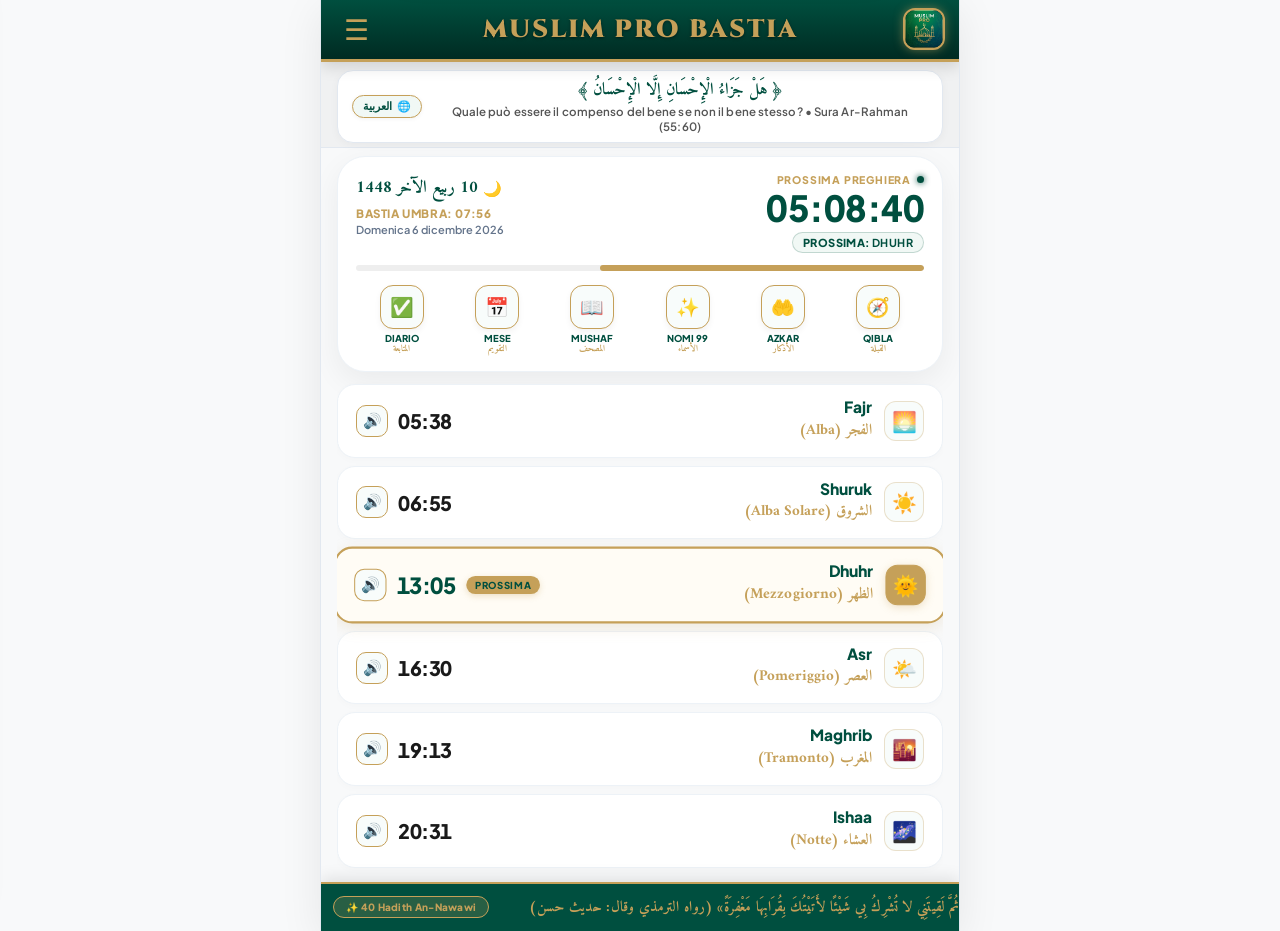
==== index.html @ dd2cf749 "Update header logo styles and add athan banner Refactor styles for header logo and add in-app athan " ====
<!DOCTYPE html>
<html lang="ar" dir="rtl">
<head>
    <meta charset="UTF-8">
    <meta name="viewport" content="width=device-width, initial-scale=1.0, maximum-scale=1.0, user-scalable=no, viewport-fit=cover">
    <meta name="apple-mobile-web-app-capable" content="yes">
    <meta name="mobile-web-app-status-bar-style" content="black-translucent">
    <link rel="manifest" href="manifest.json">
    <link rel="apple-touch-icon" href="icon.png">
    <meta name="theme-color" content="#004F3F">
    <title>Muslim Pro Bastia</title>

    <!-- Firebase Compat SDK per Web & PWA -->
    <script src="https://www.gstatic.com/firebasejs/10.12.0/firebase-app-compat.js"></script>
    <script src="https://www.gstatic.com/firebasejs/10.12.0/firebase-messaging-compat.js"></script>

    <script>
        // Early definition of image handlers to prevent reference errors during early DOM parsing
        window.onWarshPageLoaded = function() {
            var img = document.getElementById('moshaf-img');
            var loader = document.getElementById('moshaf-loader');
            if (loader) loader.style.display = 'none';
            if (img) img.style.opacity = '1';
        };
        window.onWarshPageError = function() {
            var img = document.getElementById('moshaf-img');
            var loader = document.getElementById('moshaf-loader');
            if (!img) return;
            if (!img.getAttribute('data-fallback-tried') && window.currentWarshPage) {
                img.setAttribute('data-fallback-tried', '1');
                var pageStr = String(window.currentWarshPage).padStart(3, '0');
                img.src = 'https://raw.githubusercontent.com/habib09-ux/Warsh_tajweed/main/' + pageStr + '.webp';
            } else if (loader) {
                loader.innerHTML = '<div style="color:#ef4444; font-weight:bold; font-size:14px;">تعذر تحميل صفحة المصحف.<br><button onclick="loadWarshPage(window.currentWarshPage || 1)" style="margin-top:8px; padding:6px 14px; background:var(--mp-gold); border:none; border-radius:8px; cursor:pointer;">إعادة المحاولة</button></div>';
            }
        };
    </script>

    <style>
        @import url('https://fonts.googleapis.com/css2?family=Amiri:wght@400;700&family=Cinzel:wght@700;900&family=Plus+Jakarta+Sans:wght@400;500;600;700;800;900&display=swap');
        
        :root {
            --mp-dark: #004F3F;
            --mp-gold: #C5A059;
            --mp-bg: #F8F9FA;
            --white: #ffffff;
            --mp-emerald: #004F3F;
            --mp-emerald-dark: #002b22;
            --mp-emerald-light: #004F3F;
            --mp-gold-bright: #d4af37;
            --mp-text-primary: #1a1a1a;
            --mp-text-sub: #555555;
            --mp-text-muted: #777777;
        }

        * { margin: 0; padding: 0; box-sizing: border-box; -webkit-tap-highlight-color: transparent; }
        
        body { 
            background-color: var(--mp-bg);
            font-family: 'Plus Jakarta Sans', -apple-system, sans-serif;
            display: flex; 
            justify-content: center;
            align-items: stretch;
            min-height: 100vh;
            color: #1a1a1a;
            user-select: none;
            overflow-x: hidden;
        }

        /* MODERN APP VIEWPORT */
        .app-viewport {
            width: 100%;
            max-width: 640px;
            min-height: 100vh;
            background: #F8F9FA;
            display: flex;
            flex-direction: column;
            position: relative;
            box-shadow: 0 10px 40px rgba(0, 0, 0, 0.08);
            border-left: 1px solid #e2e8f0;
            border-right: 1px solid #e2e8f0;
            overflow: hidden;
        }

        /* HEADER - ORIGINAL BRANDING & LUXURY */
        .header { 
            width: 100%; 
            background: linear-gradient(180deg, #004F3F 0%, #002b22 100%);
            padding: 16px 14px 14px 14px; 
            border-bottom: 3px solid var(--mp-gold);
            box-shadow: 0 4px 15px rgba(0, 0, 0, 0.15);
            flex-shrink: 0; 
            z-index: 100; 
            display: flex;
            align-items: center;
            justify-content: center;
            position: relative;
        }

        .menu-btn { 
            position: absolute;
            left: 14px;
            top: 50%;
            transform: translateY(-50%);
            width: 42px; 
            height: 42px; 
            border-radius: 12px; 
            background: transparent; 
            border: none; 
            color: var(--mp-gold); 
            font-size: 28px; 
            display: flex; 
            align-items: center; 
            justify-content: center; 
            cursor: pointer; 
            transition: all 0.2s ease;
            z-index: 10;
        }
        .menu-btn:hover { transform: translateY(-50%) scale(1.08); filter: brightness(1.2); }
        .menu-btn:active { transform: translateY(-50%) scale(0.95); }

        .header-brand-wrap { 
            display: flex; 
            align-items: center; 
            justify-content: center;
            background: transparent;
            border: none;
            box-shadow: none;
            z-index: 2;
        }
        .app-title { 
            font-family: 'Cinzel', 'Plus Jakarta Sans', serif; 
            color: var(--mp-gold);
            font-size: clamp(19px, 5.2vw, 25px); 
            font-weight: 900; 
            letter-spacing: clamp(1.2px, 0.4vw, 2px); 
            text-transform: uppercase; 
            line-height: 1.15;
            text-align: center;
            white-space: nowrap;
            text-shadow: 0 1px 3px rgba(0, 0, 0, 0.5);
        }

        .header-logo {
            position: absolute;
            right: 14px;
            top: 50%;
            transform: translateY(-50%);
            width: 42px;
            height: 42px;
            border-radius: 12px;
            background: #002b22;
            border: 2px solid var(--mp-gold);
            display: flex;
            align-items: center;
            justify-content: center;
            cursor: pointer;
            overflow: hidden;
            box-shadow: 0 0 10px rgba(197, 160, 89, 0.5);
            transition: all 0.2s ease;
            padding: 0;
            z-index: 10;
        }
        .header-logo:hover {
            transform: translateY(-50%) scale(1.06);
            box-shadow: 0 0 14px rgba(197, 160, 89, 0.8);
        }
        .header-logo-img {
            width: 100%;
            height: 100%;
            object-fit: cover;
            border-radius: 10px;
            display: block;
        }

        /* QURANIC AYAH CARD */
        .header-aya { 
            width: 100%; 
            padding: 8px 16px 4px; 
            flex-shrink: 0; 
            z-index: 10;
            background: rgba(0, 0, 0, 0.03);
            border-bottom: 1px solid #e2e8f0;
        }
        .aya-card {
            background: #ffffff;
            border: 1px solid #e2e8f0;
            border-radius: 16px;
            padding: 8px 14px;
            box-shadow: 0 2px 8px rgba(0, 0, 0, 0.04);
            position: relative;
            cursor: pointer;
            transition: border-color 0.25s ease, transform 0.2s ease;
        }
        .aya-card:hover {
            border-color: var(--mp-gold);
        }
        .aya-card:active {
            transform: scale(0.99);
        }
        .aya-content-wrap {
            transition: opacity 0.28s cubic-bezier(0.16, 1, 0.3, 1), transform 0.28s cubic-bezier(0.16, 1, 0.3, 1);
        }
        .aya-content-wrap.fade-out {
            opacity: 0;
            transform: translateY(-5px);
        }
        .aya-top-row {
            display: flex;
            justify-content: space-between;
            align-items: center;
            gap: 10px;
        }
        .aya-ar { 
            font-family: 'Amiri', serif; 
            color: var(--mp-dark);
            font-size: 16.5px; 
            font-weight: 700; 
            direction: rtl; 
            line-height: 1.35;
            flex-grow: 1;
            text-align: center;
        }
        .lang-switch-btn {
            background: #f1f8f5;
            border: 1px solid var(--mp-gold);
            color: var(--mp-dark);
            font-size: 11px;
            font-weight: 800;
            padding: 4px 10px;
            border-radius: 12px;
            cursor: pointer;
            display: flex;
            align-items: center;
            gap: 5px;
            transition: all 0.2s ease;
            white-space: nowrap;
            flex-shrink: 0;
            box-shadow: 0 1px 4px rgba(0,0,0,0.05);
        }
        .lang-switch-btn:hover {
            background: var(--mp-gold);
            color: var(--mp-dark);
            transform: scale(1.05);
        }
        .lang-switch-btn:active { transform: scale(0.95); }
        .aya-it { 
            font-size: 11.5px; 
            color: #555555; 
            font-weight: 600; 
            letter-spacing: 0.1px; 
            text-align: center;
            margin-top: 3px;
        }

        /* SANCTUARY DASHBOARD - ORIGINAL ELEGANT WHITE CARD */
        .dashboard { 
            width: calc(100% - 32px); 
            margin: 8px auto 10px; 
            background: var(--white);
            border-radius: 28px; 
            padding: 16px 18px; 
            box-shadow: 0 10px 30px rgba(0, 0, 0, 0.06); 
            border: 1px solid #edf2f7;
            flex-shrink: 0; 
            position: relative;
            z-index: 10;
        }
        
        .dash-info { 
            display: flex; 
            justify-content: space-between; 
            align-items: flex-start; 
            margin-bottom: 12px; 
        }
        .dash-left { text-align: start; }
        .timer-tag { 
            font-size: 10.5px; 
            font-weight: 800; 
            color: var(--mp-gold); 
            text-transform: uppercase; 
            letter-spacing: 0.8px; 
            display: flex; 
            align-items: center; 
            gap: 6px;
            margin-bottom: 3px;
        }
        .timer-tag .dot { 
            width: 7px; 
            height: 7px; 
            border-radius: 50%; 
            background: var(--mp-dark); 
            box-shadow: 0 0 6px var(--mp-dark);
            animation: pulse-green 1.8s infinite; 
        }
        @keyframes pulse-green { 0%, 100% { opacity: 1; transform: scale(1); } 50% { opacity: 0.4; transform: scale(0.8); } }

        .timer-main { 
            font-size: 36px; 
            font-weight: 900; 
            color: var(--mp-dark);
            letter-spacing: -0.5px; 
            line-height: 1.05;
            font-variant-numeric: tabular-nums;
        }
        .next-prayer-pill { 
            display: inline-block; 
            background: #f1f8f5; 
            color: var(--mp-dark); 
            border: 1px solid rgba(0, 79, 63, 0.2); 
            padding: 3px 10px; 
            border-radius: 12px; 
            font-size: 11px; 
            font-weight: 800; 
            margin-top: 5px; 
            text-transform: uppercase;
            letter-spacing: 0.4px;
        }

        .date-box { text-align: end; }
        .date-hijri-wrap { display: flex; align-items: center; gap: 5px; justify-content: flex-end; }
        .date-hijri { 
            font-family: 'Amiri', serif; 
            font-size: 17px; 
            font-weight: 800; 
            color: var(--mp-dark); 
            direction: rtl; 
        }
        .city-label { 
            font-size: 11.5px; 
            font-weight: 800; 
            color: var(--mp-gold); 
            text-transform: uppercase; 
            letter-spacing: 0.6px;
            margin-top: 3px;
        }
        .solar-date-txt { font-size: 11px; color: #64748b; font-weight: 600; margin-top: 2px; }

        /* PROGRESS BAR */
        .progress-container { 
            width: 100%; 
            background: #eee; 
            height: 6px; 
            border-radius: 8px; 
            overflow: hidden; 
            margin: 10px 0 14px; 
            position: relative; 
        }
        .progress-bar { 
            width: 0%; 
            height: 100%; 
            background: var(--mp-gold); 
            border-radius: 8px;
            transition: width 0.4s ease; 
        }

        /* ACTION BUBBLES */
        .action-bubbles { 
            display: flex !important; 
            flex-direction: row !important; 
            justify-content: space-between; 
            align-items: center; 
            width: 100%; 
            gap: 4px; 
        }
        .bubble-item { 
            display: flex; 
            flex-direction: column; 
            align-items: center; 
            gap: 4px; 
            flex: 1; 
            cursor: pointer; 
            transition: transform 0.25s ease;
            min-width: 0;
        }
        .bubble-item:hover { transform: translateY(-2px); }
        .bubble-item:active { transform: scale(0.94); }
        .bubble-circle { 
            width: 44px; 
            height: 44px; 
            background: #f8fcfb; 
            border-radius: 13px; 
            display: flex; 
            align-items: center; 
            justify-content: center; 
            font-size: 19px; 
            border: 1.2px solid var(--mp-gold); 
            box-shadow: 0 3px 6px rgba(0, 0, 0, 0.05); 
            transition: all 0.25s ease;
        }
        .bubble-item:hover .bubble-circle { 
            border-color: var(--mp-dark); 
            box-shadow: 0 4px 12px rgba(0, 79, 63, 0.15); 
            background: #ffffff;
        }
        .bubble-label { 
            font-size: 9.5px; 
            font-weight: 800; 
            color: var(--mp-dark); 
            text-transform: uppercase; 
            display: flex; 
            flex-direction: column; 
            align-items: center; 
            line-height: 1.2; 
            white-space: nowrap;
        }
        .bubble-label small { font-size: 9px; font-weight: 700; color: var(--mp-gold); font-family: 'Amiri', serif; }
        @media (max-width: 380px) {
            .bubble-circle { width: 38px; height: 38px; font-size: 17px; border-radius: 11px; }
            .bubble-label { font-size: 8.5px; }
            .bubble-label small { font-size: 8px; }
        }

        /* PRAYER TIMELINE CARDS */
        .prayer-list { 
            width: calc(100% - 32px); 
            margin: 0 auto; 
            flex-grow: 1; 
            overflow-y: auto; 
            display: flex; 
            flex-direction: column; 
            gap: 8px; 
            padding: 2px 0 14px; 
            z-index: 10;
            scrollbar-width: thin;
        }
        .prayer-list::-webkit-scrollbar { width: 4px; }
        .prayer-list::-webkit-scrollbar-thumb { background: rgba(0, 79, 63, 0.2); border-radius: 4px; }

        .prayer-card { 
            display: flex; 
            justify-content: space-between; 
            align-items: center; 
            background: var(--white); 
            padding: 13px 18px; 
            border-radius: 18px; 
            box-shadow: 0 2px 8px rgba(0, 0, 0, 0.02); 
            border: 1px solid #edf2f7; 
            transition: all 0.25s cubic-bezier(0.16, 1, 0.3, 1);
        }
        .prayer-card:hover { 
            transform: translateY(-1px); 
            border-color: var(--mp-gold); 
            box-shadow: 0 4px 12px rgba(0, 0, 0, 0.05);
        }
        
        /* ACTIVE NEXT PRAYER HIGHLIGHT */
        .prayer-card.active { 
            background: #FFFCF5; 
            border: 2px solid var(--mp-gold); 
            box-shadow: 0 4px 16px rgba(197, 160, 89, 0.18);
            transform: scale(1.01);
        }

        .prayer-card-left { display: flex; align-items: center; gap: 12px; }
        .prayer-icon-badge { 
            width: 40px; 
            height: 40px; 
            border-radius: 12px; 
            background: #f8fcfb; 
            display: flex; 
            align-items: center; 
            justify-content: center; 
            font-size: 20px; 
            border: 1px solid rgba(197, 160, 89, 0.3);
            flex-shrink: 0;
            color: var(--mp-dark);
        }
        .prayer-card.active .prayer-icon-badge {
            background: var(--mp-gold);
            border-color: var(--mp-gold);
            color: var(--mp-dark);
            box-shadow: 0 2px 8px rgba(197, 160, 89, 0.3);
        }

        .prayer-names-col { display: flex; flex-direction: column; text-align: start; }
        .p-name { font-size: 15.5px; font-weight: 800; color: var(--mp-dark); line-height: 1.2; }
        .prayer-card.active .p-name { color: var(--mp-dark); }
        .p-name-ar { font-family: 'Amiri', serif; font-size: 15px; color: var(--mp-gold); font-weight: 700; direction: rtl; }

        .prayer-card-right { display: flex; align-items: center; gap: 10px; }
        .next-pill-badge { 
            font-size: 9.5px; 
            font-weight: 900; 
            background: var(--mp-gold); 
            color: var(--mp-dark); 
            padding: 3px 9px; 
            border-radius: 12px; 
            letter-spacing: 0.6px;
            box-shadow: 0 2px 6px rgba(197, 160, 89, 0.3);
            animation: pulse-badge 2s infinite;
        }
        @keyframes pulse-badge { 0%, 100% { opacity: 1; transform: scale(1); } 50% { opacity: 0.85; transform: scale(0.96); } }

        .p-time { 
            font-size: 20px; 
            font-weight: 900; 
            color: #1a1a1a; 
            font-variant-numeric: tabular-nums; 
            letter-spacing: -0.5px;
        }
        .prayer-card.active .p-time {
            font-size: 22px;
            color: var(--mp-dark);
            font-weight: 900;
        }

        .p-audio-btn { 
            background: #f8fcfb; 
            border: 1px solid var(--mp-gold); 
            font-size: 15px; 
            cursor: pointer; 
            color: var(--mp-dark); 
            width: 32px;
            height: 32px;
            display: flex;
            align-items: center;
            justify-content: center;
            border-radius: 10px;
            transition: all 0.2s ease;
        }
        .p-audio-btn:hover { background: var(--mp-gold); color: var(--mp-dark); transform: scale(1.1); }
        .p-audio-btn:active { transform: scale(0.9); }

        /* HADITH FOOTER TICKER */
        .hadith-footer { 
            width: 100%; 
            background: var(--mp-dark); 
            padding: 10px 0; 
            border-top: 2px solid var(--mp-gold);
            overflow: hidden; 
            flex-shrink: 0; 
            direction: ltr !important; 
            position: relative; 
            display: flex;
            align-items: center; 
            z-index: 100;
            box-shadow: 0 -4px 16px rgba(0, 0, 0, 0.1);
        }
        .hadith-badge { 
            background: rgba(197, 160, 89, 0.2); 
            color: var(--mp-gold); 
            font-size: 10px; 
            font-weight: 800; 
            padding: 4px 12px; 
            border-radius: 12px; 
            margin-left: 12px; 
            white-space: nowrap; 
            z-index: 5;
            border: 1px solid var(--mp-gold);
            letter-spacing: 0.3px;
        }
        .hadith-marquee-wrapper { flex-grow: 1; overflow: hidden; position: relative; }
        .hadith-track { display: flex; width: max-content; animation: marquee-rtl 950s linear infinite; }
        .hadith-footer:hover .hadith-track, .hadith-footer:active .hadith-track { animation-play-state: paused; }
        .hadith-text { 
            color: var(--mp-gold); 
            font-weight: 600; 
            font-size: 14.5px; 
            padding: 0 40px; 
            direction: rtl; 
            white-space: nowrap; 
            font-family: 'Amiri', serif; 
            letter-spacing: 0.4px;
        }
        .hadith-sep { 
            color: #ffffff; 
            font-size: 15px; 
            font-weight: 900; 
            padding: 0 18px; 
            vertical-align: middle; 
        }
        @keyframes marquee-rtl { 0% { transform: translateX(0); } 100% { transform: translateX(-50%); } }

        /* SIDEBAR - ORIGINAL NOBLE ISLAMIC GREEN */
        .sidebar { 
            position: fixed; 
            top: 0; 
            left: -350px; 
            width: 320px; 
            height: 100%; 
            background: var(--mp-dark); 
            z-index: 2500; 
            transition: 0.35s cubic-bezier(0.16, 1, 0.3, 1); 
            padding: 40px 20px 30px; 
            color: #ffffff; 
            overflow-y: auto; 
            text-align: right; 
            box-shadow: 5px 0 25px rgba(0, 0, 0, 0.3);
            border-right: none;
        }
        .sidebar.open { left: 0; }
        .sidebar h2 { 
            color: var(--mp-gold);
            font-size: 20px; 
            font-weight: 800; 
            margin-bottom: 18px; 
            border-bottom: 1px solid rgba(255, 255, 255, 0.1); 
            padding-bottom: 12px; 
            text-align: center;
        }
        .sidebar-lang-box {
            background: rgba(0, 0, 0, 0.15);
            padding: 12px;
            border-radius: 14px;
            border: 1px solid rgba(197, 160, 89, 0.3);
            margin-bottom: 12px;
            text-align: center;
        }
        .sidebar-lang-grid {
            display: grid;
            grid-template-columns: 1fr 1fr;
            gap: 8px;
            margin-top: 6px;
        }
        .lang-choice-btn {
            padding: 9px 8px;
            border-radius: 10px;
            font-size: 13px;
            font-weight: 700;
            cursor: pointer;
            border: 1.5px solid rgba(197, 160, 89, 0.3);
            background: rgba(255, 255, 255, 0.08);
            color: #ffffff;
            transition: all 0.2s ease;
        }
        .lang-choice-btn.active {
            background: var(--mp-gold);
            border-color: var(--mp-gold);
            color: var(--mp-dark);
            font-weight: 800;
        }
        
        .sidebar-btn { 
            width: 100%; 
            padding: 13px 16px; 
            border-radius: 14px; 
            margin-top: 10px; 
            font-weight: 700; 
            cursor: pointer; 
            border: 1px solid rgba(255, 255, 255, 0.15); 
            font-size: 14px; 
            text-align: center; 
            transition: all 0.2s ease;
            display: flex;
            align-items: center;
            justify-content: center;
            gap: 8px;
            background: rgba(255, 255, 255, 0.08);
            color: #ffffff;
        }
        .sidebar-btn:hover { background: rgba(255, 255, 255, 0.15); }
        .sidebar-btn:active { transform: scale(0.96); }
        .btn-gold { 
            background: var(--mp-gold); 
            color: var(--mp-dark); 
            font-weight: 800;
            border: none;
            box-shadow: 0 4px 12px rgba(0, 0, 0, 0.15); 
        }
        .btn-gold:hover { filter: brightness(1.08); }

        /* IN-APP ATHAN POPUP BANNER */
        .athan-banner-popup {
            position: fixed;
            top: -120px;
            left: 50%;
            transform: translateX(-50%);
            width: calc(100% - 28px);
            max-width: 480px;
            background: linear-gradient(135deg, #022319 0%, #01140e 100%);
            border: 2px solid var(--mp-gold);
            border-radius: 16px;
            padding: 14px 16px;
            color: #ffffff;
            box-shadow: 0 10px 30px rgba(0, 0, 0, 0.6), 0 0 18px rgba(197, 160, 89, 0.45);
            z-index: 99999;
            display: flex;
            align-items: center;
            gap: 12px;
            transition: top 0.4s cubic-bezier(0.175, 0.885, 0.32, 1.275);
            pointer-events: auto;
        }
        .athan-banner-popup.show {
            top: 18px;
        }
        .athan-banner-icon {
            width: 44px;
            height: 44px;
            min-width: 44px;
            border-radius: 12px;
            background: rgba(197, 160, 89, 0.15);
            border: 1.5px solid var(--mp-gold);
            display: flex;
            align-items: center;
            justify-content: center;
            font-size: 24px;
            animation: pulseBanner 1.8s infinite;
        }
        @keyframes pulseBanner {
            0%, 100% { transform: scale(1); box-shadow: 0 0 0 rgba(197, 160, 89, 0); }
            50% { transform: scale(1.08); box-shadow: 0 0 12px rgba(197, 160, 89, 0.6); }
        }
        .athan-banner-content {
            flex: 1;
            min-width: 0;
        }
        .athan-banner-title {
            font-size: 14px;
            font-weight: 800;
            color: var(--mp-gold);
            margin-bottom: 2px;
            display: flex;
            align-items: center;
            justify-content: space-between;
        }
        .athan-banner-desc {
            font-size: 12px;
            color: #e2e8f0;
            line-height: 1.35;
        }
        .athan-banner-close {
            background: rgba(255, 255, 255, 0.12);
            border: 1px solid rgba(255, 255, 255, 0.2);
            color: #ffffff;
            border-radius: 8px;
            width: 28px;
            height: 28px;
            display: flex;
            align-items: center;
            justify-content: center;
            cursor: pointer;
            font-weight: bold;
            font-size: 13px;
        }
        .athan-banner-close:hover {
            background: rgba(239, 68, 68, 0.6);
        }

        /* MODALS - ELEGANT WHITE CARDS WITH GOLD ACCENTS */
        .modal-overlay { 
            position: fixed; 
            top: 0; 
            left: 0; 
            width: 100%; 
            height: 100%; 
            background: rgba(0, 0, 0, 0.85); 
            backdrop-filter: blur(6px);
            -webkit-backdrop-filter: blur(6px);
            z-index: 3000; 
            display: none; 
            align-items: center; 
            justify-content: center; 
            padding: 16px; 
            animation: fadeIn 0.25s ease;
        }
        @keyframes fadeIn { from { opacity: 0; } to { opacity: 1; } }

        .modal-card { 
            background: #ffffff; 
            width: 100%; 
            max-width: 480px; 
            padding: 24px; 
            border-radius: 26px; 
            border: 2px solid var(--mp-gold); 
            text-align: center; 
            max-height: 86vh; 
            overflow-y: auto; 
            color: #333333; 
            box-shadow: 0 20px 40px rgba(0, 0, 0, 0.25);
            animation: slideUp 0.3s cubic-bezier(0.16, 1, 0.3, 1);
        }
        @keyframes slideUp { from { transform: translateY(20px); opacity: 0; } to { transform: translateY(0); opacity: 1; } }

        .names-grid { display: grid; grid-template-columns: repeat(3, 1fr); gap: 8px; margin-top: 15px; }
        .gold-item { 
            background: #FFFCF5; 
            padding: 10px 4px; 
            border-radius: 12px; 
            border: 1.2px solid var(--mp-gold); 
            font-size: 10.5px; 
            font-weight: bold; 
            text-align: center; 
            transition: all 0.2s;
            color: #333333;
        }
        .gold-item:hover { background: #fff8e8; transform: translateY(-2px); }
        .gold-item b { display: block; font-size: 16px; color: var(--mp-dark); font-family: 'Amiri', serif; margin-bottom: 2px; }

        /* CALENDAR TABLE */
        .timetable-scroll { width: 100%; overflow-x: auto; margin-top: 12px; border-radius: 14px; border: 1px solid #e2e8f0; }
        .timetable-view { width: 100%; border-collapse: collapse; text-align: center; font-size: 12px; }
        .timetable-view th { background: var(--mp-dark); color: var(--mp-gold); padding: 10px 6px; font-weight: 800; font-size: 11px; }
        .timetable-view td { padding: 9px 5px; border-bottom: 1px solid #eee; font-size: 11.5px; color: #333333; }
        .timetable-view tr:nth-child(even) { background: #fafafa; }
        .timetable-view tr.current-day-row { background: #FFFCF5 !important; font-weight: 800; outline: 2px solid var(--mp-gold); color: var(--mp-dark); }

        /* ASTROLABE COMPASS */
        .compass-ui { 
            width: 260px; 
            height: 260px; 
            margin: 0 auto; 
            border: 4px solid var(--mp-gold); 
            border-radius: 50%; 
            position: relative; 
            background: radial-gradient(circle at center, #01372b 0%, #001f18 70%, #00120e 100%); 
            display: flex; 
            align-items: center; 
            justify-content: center; 
            overflow: hidden; 
            box-shadow: 0 15px 45px rgba(0,0,0,0.5), inset 0 0 30px rgba(0,0,0,0.8), 0 0 25px rgba(197, 160, 89, 0.3); 
        }
        .compass-center-indicator { 
            position: absolute; 
            top: 8px; 
            left: 50%; 
            transform: translateX(-50%); 
            width: 0; 
            height: 0; 
            border-left: 9px solid transparent; 
            border-right: 9px solid transparent; 
            border-top: 15px solid #ef4444; 
            z-index: 10; 
            filter: drop-shadow(0 2px 6px rgba(0,0,0,0.8)); 
        }
        .compass-aligned-ring { 
            position: absolute; 
            inset: -2px; 
            border-radius: 50%; 
            border: 4px solid #22c55e; 
            opacity: 0; 
            transition: opacity 0.3s ease; 
            pointer-events: none; 
            box-shadow: 0 0 35px rgba(34, 197, 94, 0.9), inset 0 0 20px rgba(34, 197, 94, 0.6); 
        }
        .compass-aligned-ring.active { opacity: 1; }
        #compass-disk { 
            width: 100%; 
            height: 100%; 
            border-radius: 50%; 
            transition: transform 0.08s cubic-bezier(0.1, 0.7, 0.1, 1); 
            display: flex; 
            flex-direction: column; 
            align-items: center; 
            justify-content: space-between; 
            padding: 12px; 
            color: var(--mp-gold); 
            position: relative; 
            will-change: transform; 
        }

        /* IN-APP MUSHAF WARSH READER STYLES */
        .moshaf-reader-overlay {
            position: fixed;
            top: 0;
            left: 0;
            width: 100%;
            height: 100%;
            background: rgba(0, 0, 0, 0.94);
            z-index: 4000;
            display: none;
            flex-direction: column;
            align-items: center;
            justify-content: stretch;
            color: #ffffff;
            overflow: hidden;
            animation: fadeIn 0.25s ease;
        }
        .moshaf-reader-overlay.active,
        #moshaf-modal.active {
            display: flex !important;
        }
        .moshaf-reader-container {
            width: 100%;
            max-width: 660px;
            height: 100%;
            display: flex;
            flex-direction: column;
            background: #01140e;
            position: relative;
            box-shadow: 0 0 50px rgba(0,0,0,0.8);
            transition: max-width 0.3s ease;
        }
        /* Fullscreen Mode for Phone, Tablet and PC */
        .moshaf-reader-overlay.is-fullscreen .moshaf-reader-container {
            max-width: 100% !important;
            width: 100% !important;
            height: 100vh !important;
        }
        .moshaf-btn-icon.active-fullscreen {
            background: var(--mp-gold);
            color: var(--mp-dark);
        }
        .moshaf-topbar {
            background: var(--mp-dark);
            border-bottom: 2px solid var(--mp-gold);
            padding: 10px 14px;
            display: flex;
            align-items: center;
            justify-content: space-between;
            gap: 10px;
            flex-shrink: 0;
            z-index: 20;
        }
        .moshaf-header-info {
            display: flex;
            flex-direction: column;
            align-items: center;
            flex-grow: 1;
            text-align: center;
            line-height: 1.25;
        }
        .moshaf-title {
            font-size: 15px;
            font-weight: 800;
            color: var(--mp-gold);
            font-family: 'Amiri', serif;
        }
        .moshaf-subtitle {
            font-size: 11px;
            color: #e2e8f0;
            font-weight: 600;
            margin-top: 2px;
        }
        .moshaf-btn-icon {
            background: rgba(255, 255, 255, 0.12);
            border: 1px solid var(--mp-gold);
            color: var(--mp-gold);
            width: 38px;
            height: 38px;
            border-radius: 10px;
            font-size: 18px;
            display: flex;
            align-items: center;
            justify-content: center;
            cursor: pointer;
            transition: all 0.2s;
            flex-shrink: 0;
        }
        .moshaf-btn-icon:hover {
            background: var(--mp-gold);
            color: var(--mp-dark);
        }
        .moshaf-nav-bar {
            background: #022018;
            border-bottom: 1px solid rgba(197, 160, 89, 0.3);
            padding: 8px 12px;
            display: flex;
            align-items: center;
            justify-content: space-between;
            gap: 8px;
            flex-shrink: 0;
            z-index: 15;
            font-size: 12px;
        }
        .moshaf-select {
            background: #01150f;
            color: #f8fafc;
            border: 1px solid var(--mp-gold);
            border-radius: 8px;
            padding: 5px 8px;
            font-size: 12px;
            font-family: 'Amiri', serif;
            font-weight: bold;
            outline: none;
            max-width: 180px;
            cursor: pointer;
        }
        .moshaf-page-jump {
            display: flex;
            align-items: center;
            gap: 4px;
            font-weight: 700;
            color: var(--mp-gold);
            font-size: 12px;
        }
        .moshaf-page-jump input {
            width: 52px;
            text-align: center;
            background: #01150f;
            color: #ffffff;
            border: 1px solid var(--mp-gold);
            border-radius: 8px;
            padding: 4px 2px;
            font-size: 13px;
            font-weight: 800;
            outline: none;
        }
        .moshaf-zoom-btns {
            display: flex;
            align-items: center;
            gap: 4px;
        }
        .moshaf-zoom-btns button {
            background: rgba(255, 255, 255, 0.08);
            border: 1px solid rgba(197, 160, 89, 0.4);
            color: #ffffff;
            border-radius: 6px;
            padding: 4px 8px;
            font-size: 11px;
            font-weight: bold;
            cursor: pointer;
            transition: all 0.2s;
        }
        .moshaf-zoom-btns button:hover {
            background: var(--mp-gold);
            color: var(--mp-dark);
        }
        .moshaf-page-viewport {
            flex-grow: 1;
            overflow-y: auto;
            overflow-x: hidden;
            display: flex;
            align-items: center;
            justify-content: center;
            position: relative;
            background: #f4efe6;
            touch-action: pan-y;
        }
        .moshaf-page-wrapper {
            width: 100%;
            height: 100%;
            display: flex;
            align-items: center;
            justify-content: center;
            position: relative;
            padding: 4px;
            transition: transform 0.2s ease-out;
        }
        .moshaf-img {
            max-width: 100%;
            max-height: 100%;
            object-fit: contain;
            display: block;
            border-radius: 6px;
            box-shadow: 0 4px 20px rgba(0,0,0,0.25);
            transition: opacity 0.2s ease;
        }
        .moshaf-turn-btn {
            position: absolute;
            top: 50%;
            transform: translateY(-50%);
            width: 44px;
            height: 60px;
            background: rgba(0, 79, 63, 0.65);
            backdrop-filter: blur(4px);
            border: 1.5px solid var(--mp-gold);
            color: var(--mp-gold);
            font-size: 24px;
            display: flex;
            align-items: center;
            justify-content: center;
            cursor: pointer;
            z-index: 10;
            border-radius: 12px;
            transition: all 0.2s ease;
        }
        .moshaf-turn-btn:hover {
            background: var(--mp-dark);
            transform: translateY(-50%) scale(1.08);
            color: #ffffff;
        }
        .moshaf-turn-right {
            right: 8px;
        }
        .moshaf-turn-left {
            left: 8px;
        }
        .moshaf-bottom-bar {
            background: var(--mp-dark);
            border-top: 2px solid var(--mp-gold);
            padding: 8px 14px;
            display: flex;
            align-items: center;
            justify-content: space-between;
            flex-shrink: 0;
            z-index: 20;
        }
        .moshaf-nav-arrow-btn {
            background: rgba(255, 255, 255, 0.1);
            border: 1px solid var(--mp-gold);
            color: var(--mp-gold);
            padding: 7px 16px;
            border-radius: 12px;
            font-weight: 800;
            font-size: 13px;
            cursor: pointer;
            transition: all 0.2s;
            font-family: 'Amiri', serif;
        }
        .moshaf-nav-arrow-btn:hover {
            background: var(--mp-gold);
            color: var(--mp-dark);
        }
        .moshaf-counter-badge {
            font-size: 13px;
            font-weight: 900;
            color: #ffffff;
            background: rgba(0, 0, 0, 0.3);
            border: 1px solid rgba(197, 160, 89, 0.4);
            padding: 5px 14px;
            border-radius: 14px;
        }
        .moshaf-loader {
            position: absolute;
            top: 50%;
            left: 50%;
            transform: translate(-50%, -50%);
            display: flex;
            flex-direction: column;
            align-items: center;
            gap: 10px;
            color: var(--mp-dark);
            font-weight: bold;
            font-size: 14px;
            z-index: 5;
            background: rgba(255, 255, 255, 0.85);
            padding: 16px 24px;
            border-radius: 16px;
            box-shadow: 0 4px 15px rgba(0,0,0,0.1);
        }
        .moshaf-spinner {
            width: 32px;
            height: 32px;
            border: 3.5px solid rgba(0, 79, 63, 0.2);
            border-top-color: var(--mp-dark);
            border-radius: 50%;
            animation: spin 0.8s linear infinite;
        }
        @keyframes spin { to { transform: rotate(360deg); } }

        /* TAJWEED GUIDE POPUP */
        .tajweed-guide-overlay {
            position: absolute;
            inset: 0;
            background: rgba(0, 0, 0, 0.75);
            backdrop-filter: blur(4px);
            z-index: 50;
            display: flex;
            align-items: center;
            justify-content: center;
            padding: 16px;
        }
        .tajweed-guide-card {
            background: #ffffff;
            border: 2px solid var(--mp-gold);
            border-radius: 20px;
            padding: 18px 20px;
            max-width: 440px;
            width: 100%;
            color: #333333;
            text-align: right;
            direction: rtl;
            box-shadow: 0 15px 35px rgba(0, 0, 0, 0.4);
            max-height: 85vh;
            overflow-y: auto;
        }
        .tajweed-guide-header {
            display: flex;
            justify-content: space-between;
            align-items: center;
            border-bottom: 2px solid var(--mp-gold);
            padding-bottom: 8px;
            margin-bottom: 12px;
        }
        .tajweed-guide-header h4 {
            color: var(--mp-dark);
            font-size: 17px;
            margin: 0;
            font-family: 'Amiri', serif;
        }
        .tajweed-legend-grid {
            display: flex;
            flex-direction: column;
            gap: 8px;
        }
        .tajweed-rule-row {
            display: flex;
            align-items: center;
            gap: 10px;
            background: #FFFCF5;
            padding: 8px 10px;
            border-radius: 10px;
            border: 1px solid rgba(197, 160, 89, 0.3);
        }
        .tajweed-color-badge {
            padding: 3px 8px;
            border-radius: 6px;
            font-size: 11px;
            font-weight: 800;
            white-space: nowrap;
            flex-shrink: 0;
            min-width: 90px;
            text-align: center;
        }
        .tajweed-desc {
            font-size: 12.5px;
            color: #333333;
            line-height: 1.35;
        }
    </style>
</head>
<body onclick="unlockAudio(); startWakeLock();">

<audio id="silent-audio" loop><source src="https://github.com/anars/blank-audio/raw/master/10-seconds-of-silence.mp3" type="audio/mp3"></audio>

<div class="app-viewport">
    <div class="header">
        <div class="menu-btn" onclick="toggleMenu()" title="Menu">☰</div>
        <div class="header-brand-wrap">
            <span class="app-title">Muslim Pro Bastia</span>
        </div>
        <div class="header-logo" onclick="toggleMenu()" title="Muslim Pro Bastia">
            <img src="./icon.png" alt="Muslim Pro Bastia" class="header-logo-img" onerror="if(this.src.indexOf('icon.png')!==-1&&!this.dataset.tried){this.dataset.tried='1';this.src='icon.png';}">
        </div>
    </div>
    
    <div class="header-aya">
        <div class="aya-card" onclick="nextAya(true)" title="Tocca per un nuovo versetto / اضغط لتغيير الآية">
            <div class="aya-top-row">
                <div class="aya-content-wrap" id="aya-content-wrap" style="flex-grow: 1; display: flex; flex-direction: column; align-items: center;">
                    <div class="aya-ar" id="aya-ar-text">﴿ إِنَّ مَعَ الْعُسْرِ يُسْرًا ﴾</div>
                    <div class="aya-it" id="aya-it-text">In verità, con la difficoltà c'è la facilità • Sura Ash-Sharh (94:6)</div>
                </div>
                <button class="lang-switch-btn" onclick="event.stopPropagation(); toggleLanguage();" id="lang-toggle-btn" title="Cambia Lingua / تغيير اللغة">
                    <span>🌐</span> <span id="lang-btn-text">العربية</span>
                </button>
            </div>
        </div>
    </div>

    <div class="dashboard">
        <div class="dash-info">
            <div class="dash-left">
                <div class="timer-tag"><span class="dot"></span> <span id="timer-tag-text">PROSSIMA PREGHIERA</span></div>
                <div class="timer-main" id="timer-next">00:00:00</div>
                <div class="next-prayer-pill" id="next-name">PROSSIMA: --</div>
            </div>
            <div class="date-box">
                <div class="date-hijri-wrap">
                    <span style="font-size: 15px; color: #059669;">🌙</span>
                    <span class="date-hijri" id="hijri-txt">--</span>
                </div>
                <div class="city-label" id="city-display">BASTIA UMBRA: 00:00</div>
                <div class="solar-date-txt" id="solar-date">Lunedì, 21 Settembre 2026</div>
            </div>
        </div>

        <div class="progress-container"><div class="progress-bar" id="p-bar" style="width:0%"></div></div>

        <div class="action-bubbles">
            <div class="bubble-item" onclick="openModal('qibla-modal')">
                <div class="bubble-circle">🧭</div>
                <span class="bubble-label" id="bubble-label-0">Qibla<small>القبلة</small></span>
            </div>
            <div class="bubble-item" onclick="openAzkar()">
                <div class="bubble-circle">🤲</div>
                <span class="bubble-label" id="bubble-label-1">Azkar<small>الأذكار</small></span>
            </div>
            <div class="bubble-item" onclick="openNames()">
                <div class="bubble-circle">✨</div>
                <span class="bubble-label" id="bubble-label-2">99 Nomi<small>الأسماء</small></span>
            </div>
            <div class="bubble-item" onclick="openMoshafWarsh()" id="bubble-moshaf-btn">
                <div class="bubble-circle">📖</div>
                <span class="bubble-label" id="bubble-label-5">Mushaf<small>المصحف</small></span>
            </div>
            <div class="bubble-item" onclick="openModal('timetable-modal')">
                <div class="bubble-circle">📅</div>
                <span class="bubble-label" id="bubble-label-3">Mese<small>التقويم</small></span>
            </div>
            <div class="bubble-item" onclick="openModal('tracker-modal')">
                <div class="bubble-circle">✅</div>
                <span class="bubble-label" id="bubble-label-4">Diario<small>المتابعة</small></span>
            </div>
        </div>
    </div>

    <div class="prayer-list" id="list-container"></div>
    
    <div class="hadith-footer">
        <div class="hadith-badge" id="hadith-badge-text">✨ 40 Hadith An-Nawawi</div>
        <div class="hadith-marquee-wrapper">
            <div class="hadith-track" id="h-track"></div>
        </div>
    </div>
</div>

<div class="sidebar" id="sidebar">
    <h2 id="sidebar-title">Muslim Pro Menu</h2>

    <div class="sidebar-lang-box">
        <label id="sidebar-lang-label" style="font-size:12px; color:#047857; font-weight:800; display:block; margin-bottom:8px;">🌐 Lingua / اللغة</label>
        <div class="sidebar-lang-grid">
            <button id="lang-btn-it" onclick="setLanguage('it')" class="lang-choice-btn active">Italiano</button>
            <button id="lang-btn-ar" onclick="setLanguage('ar')" class="lang-choice-btn">العربية</button>
        </div>
    </div>

    <button class="sidebar-btn btn-gold" id="btn-moshaf" onclick="openMoshafWarsh()">📖 المصحف الملون (ورش)</button>
    <button class="sidebar-btn" id="btn-zakat" onclick="openModal('zakat-modal')">💰 Calcola Zakat</button>
    <button class="sidebar-btn" id="btn-mosque" onclick="window.open('https://www.google.com/maps/search/mosque+near+me')">🕌 Trova Moschea</button>
    <button class="sidebar-btn" id="btn-calendar" onclick="openModal('timetable-modal')">📅 Visualizza Calendario Mese</button>
    <hr style="margin:16px 0; border:none; border-top:1px solid #f1f5f9;">

    <div style="background:#f8fafc; padding:14px; border-radius:14px; border:1px solid #e2e8f0;">
        <label id="sidebar-notif-label" style="font-size:12px; color:#047857; font-weight:800; display:block;">🔔 Modalità Sveglia</label>
        <select id="notif-type" onchange="savePrefs()" style="width:100%; padding:10px; background:#ffffff; color:#0f172a; border-radius:10px; border:1px solid #cbd5e1; margin-top:6px; font-weight:600;">
            <option value="athan" id="opt-notif-athan">Athan Completo + Banner</option>
            <option value="bip" id="opt-notif-bip">Solo Bip + Banner</option>
        </select>
    </div>

    <label id="sidebar-voice-label" style="font-size:12px; color:#047857; font-weight:800; display:block; margin-top:14px;">🔊 Voce Athan</label>
    <select id="athan-voice" onchange="previewAndSaveAthanVoice()" style="width:100%; padding:10px; background:#ffffff; color:#0f172a; border-radius:10px; border:1px solid #cbd5e1; font-weight:600; margin-top:6px;">
        <option value="https://ia800203.us.archive.org/8/items/AdhanMorocco/Adhan%20Morocco.mp3">Marocco (Casablanca - Stile Maghrebi autentico)</option>
        <option value="https://www.islamcan.com/audio/adhan/azan1.mp3">Makkah (La Mecca)</option>
        <option value="https://www.islamcan.com/audio/adhan/azan2.mp3">Madinah (Medina)</option>
        <option value="https://www.islamcan.com/audio/adhan/azan3.mp3">Al-Aqsa (Gerusalemme)</option>
        <option value="https://www.islamcan.com/audio/adhan/azan4.mp3">Egitto (Il Cairo)</option>
        <option value="https://www.islamcan.com/audio/adhan/azan5.mp3">Abdul Basit Abdus Samad</option>
        <option value="https://www.islamcan.com/audio/adhan/azan6.mp3">Mishary Rashid Alafasy</option>
        <option value="https://www.islamcan.com/audio/adhan/azan7.mp3">Athan Maghribi Traditional</option>
        <option value="https://www.islamcan.com/audio/adhan/azan8.mp3">Nasser Al-Qatami</option>
        <option value="https://www.islamcan.com/audio/adhan/azan9.mp3">Ali Ibn Ahmed Al-Mulla</option>
        <option value="https://cdn.islamic.network/astronomical/adhan.mp3">Stile Maghrebino / Nord Africa (Standard CDN)</option>
    </select>

    <button class="sidebar-btn btn-gold" id="btn-test-athan" style="margin-top:16px;" onclick="testAthanAndNotification()">🔔 Prova Athan & Notifica</button>

    <button class="sidebar-btn" id="btn-close-sidebar" style="background:#03261c; border:1px solid rgba(16, 185, 129, 0.3); color:#f8fafc; margin-top:14px;" onclick="toggleMenu()">CHIUDI</button>
</div>

<!-- Modals -->
<div class="modal-overlay" id="timetable-modal">
    <div class="modal-card">
        <h3 style="color:var(--mp-dark); font-weight:800; margin-bottom:6px;">مواقيت الصلاة - Bastia Umbra</h3>
        <p style="font-size:12px; color:#555555; margin-bottom:12px;">ربيع الآخر 1448 / Settembre - Ottobre 2026</p>
        <div class="timetable-scroll">
            <table class="timetable-view" id="monthly-table">
                <thead><tr><th>اليوم</th><th>التاريخ</th><th>الفجر</th><th>الشروق</th><th>الظهر</th><th>العصر</th><th>المغرب</th><th>العشاء</th></tr></thead>
                <tbody id="monthly-body"></tbody>
            </table>
        </div>
        <p style="font-size:11px; color:#92400e; background:#fffbeb; border:1px solid rgba(197,160,89,0.4); border-radius:10px; padding:10px; margin-top:12px; line-height:1.5;">
            ان التقاويم المعتمدة في تحديد وقت الصلاة لا تضبط الوقت الصحيح للفجر الصادق و عليه و حرصا على دخول وقت الفجر يرجى اضافة على الأقل 10 دقائق للوقت المحدد حسب التقويم المعتمد و بالنسبة للإمساك يعتمد الوقت المحدد حسب التقويم المعتمد
        </p>
        <button class="sidebar-btn btn-gold" style="margin-top:15px;" onclick="closeModal('timetable-modal')">Chiudi</button>
    </div>
</div>

<div class="modal-overlay" id="names-modal">
    <div class="modal-card">
        <h3 style="color:var(--mp-dark); margin-bottom:5px; font-weight:bold;">I 99 Nomi di Allah (أسماء الله الحسنى)</h3>
        <div class="names-grid" id="names-grid"></div>
        <button class="sidebar-btn btn-gold" style="margin-top:16px;" onclick="closeModal('names-modal')">Chiudi</button>
    </div>
</div>

<div class="modal-overlay" id="qibla-modal">
    <div class="modal-card" style="max-width: 460px;">
        <div style="display: flex; justify-content: space-between; align-items: center; margin-bottom: 8px;">
            <h3 style="color:var(--mp-dark); margin:0; font-weight:bold; font-size:18px;">🧭 Direzione Qibla (اتجاه القبلة)</h3>
            <button onclick="closeModal('qibla-modal')" style="background:none; border:none; font-size:22px; cursor:pointer; color:#64748b;">✕</button>
        </div>

        <div style="display: flex; justify-content: space-around; background: #FFFCF5; border: 1.5px solid var(--mp-gold); border-radius: 12px; padding: 10px 12px; margin-bottom: 16px;">
            <div>
                <div style="font-size: 10px; color: #64748b; font-weight: bold;">QIBLA BASTIA</div>
                <div style="font-size: 16px; font-weight: 900; color: var(--mp-dark);">131° SE</div>
            </div>
            <div style="border-left: 1px solid rgba(197, 160, 89, 0.4);"></div>
            <div>
                <div style="font-size: 10px; color: #64748b; font-weight: bold;">DIREZIONE ATTUALE</div>
                <div id="qibla-heading-deg" style="font-size: 16px; font-weight: 900; color: var(--mp-dark);">0°</div>
            </div>
            <div style="border-left: 1px solid rgba(197, 160, 89, 0.4);"></div>
            <div>
                <div style="font-size: 10px; color: #64748b; font-weight: bold;">STATO</div>
                <div id="qibla-align-status" style="font-size: 13px; font-weight: 800; color: var(--mp-gold);">Ruota</div>
            </div>
        </div>

        <div id="ios-compass-btn-wrap" style="display:none; margin-bottom: 12px;">
            <button onclick="requestIOSCompass()" class="sidebar-btn btn-gold" style="margin: 0; padding: 10px; font-size: 13px;">
                ⚡ Attiva Sensore Bussola (Richiesto su iPhone)
            </button>
        </div>

        <div class="compass-ui">
            <div class="compass-center-indicator"></div>
            <div id="compass-ring" class="compass-aligned-ring"></div>
            <div id="compass-disk">
                <div style="font-size: 13px; font-weight: 900; color: #ef4444; letter-spacing: 1px;">N (شمال)</div>
                <div style="position: absolute; top: 50%; left: 50%; transform: translate(-50%, -50%) rotate(131deg); width: 100%; height: 100%; pointer-events: none; display: flex; flex-direction: column; align-items: center; justify-content: flex-start; padding-top: 14px;">
                    <div style="display: flex; flex-direction: column; align-items: center; filter: drop-shadow(0 0 8px rgba(212, 175, 55, 0.8));">
                        <span style="font-size: 26px; line-height: 1;">🕋</span>
                        <span style="font-size: 10px; font-weight: 900; background: var(--mp-gold); color: #010d09; padding: 2px 6px; border-radius: 10px; margin-top: 2px;">القبلة 131°</span>
                    </div>
                </div>
                <div style="width: 14px; height: 14px; border-radius: 50%; background: var(--mp-gold); border: 2px solid #fff; box-shadow: 0 0 10px rgba(0,0,0,0.5); z-index: 5;"></div>
                <div style="font-size: 12px; font-weight: bold; color: #cbd5e1;">S (جنوب)</div>
            </div>
        </div>
        <p id="qibla-instruction" style="font-size:12.5px; color:#555555; margin-top:14px; margin-bottom:4px;">
            Gira il telefono finché l'icona della Kaaba 🕋 non è allineata con la freccia rossa in alto.
        </p>
        <button class="sidebar-btn btn-gold" onclick="closeModal('qibla-modal')" style="margin-top:14px;">Chiudi / إغلاق</button>
    </div>
</div>

<div class="modal-overlay" id="zakat-modal">
    <div class="modal-card">
        <h3 style="color:var(--mp-dark); font-weight:800; margin-bottom:10px;">Calcolo Zakat Al-Mal</h3>
        <p style="font-size:13px; color:#555555; margin-bottom:15px;">Inserisci il totale dei tuoi risparmi in Euro (che hanno superato l'Houl).</p>
        <input type="number" id="zakat-input" placeholder="Totale risparmi (€)" style="width:100%; padding:14px; background:#ffffff; color:#1a1a1a; border:1.5px solid var(--mp-gold); border-radius:12px; font-size:18px; text-align:center;">
        <button class="sidebar-btn btn-gold" style="margin-top:14px;" onclick="calculateZakat()">Calcola (2.5%)</button>
        <h2 id="zakat-result" style="color:var(--mp-dark); font-weight:900; margin-top:15px;">€ 0.00</h2>
        <button class="sidebar-btn" style="background:#f1f8f5; border:1px solid rgba(0,79,63,0.3); color:var(--mp-dark); margin-top:12px;" onclick="closeModal('zakat-modal')">Chiudi</button>
    </div>
</div>

<div class="modal-overlay" id="tracker-modal">
    <div class="modal-card">
        <h3 style="color:var(--mp-dark); font-weight:800; margin-bottom:15px;">Diario Preghiere di Oggi</h3>
        <div id="tracker-list" style="text-align:left;"></div>
        <button class="sidebar-btn btn-gold" onclick="closeModal('tracker-modal')" style="margin-top:20px;">Salva & Chiudi</button>
    </div>
</div>

<div class="modal-overlay" id="azkar-modal">
    <div class="modal-card" style="max-width: 520px; text-align: right; max-height: 88vh; display: flex; flex-direction: column;">
        <div style="display: flex; justify-content: space-between; align-items: center; border-bottom: 2px solid var(--mp-gold); padding-bottom: 8px; margin-bottom: 10px;">
            <h3 style="color:var(--mp-dark); margin:0; font-size: 19px; font-family: 'Amiri', serif;">🤲 حصن المسلم - أذكار الصباح والمساء</h3>
            <button onclick="closeModal('azkar-modal')" style="background:none; border:none; font-size:24px; cursor:pointer; color:#64748b; padding: 0 5px;">✕</button>
        </div>
        
        <div style="display: flex; gap: 8px; margin-bottom: 12px; flex-shrink: 0;">
            <button id="tab-sabah" onclick="switchAzkarTab('sabah')" style="flex: 1; padding: 10px; border-radius: 12px; border: 1.5px solid var(--mp-gold); background: #FFFCF5; color: var(--mp-dark); font-weight: 800; font-size: 14px; cursor: pointer;">🌅 أذكار الصباح</button>
            <button id="tab-masaa" onclick="switchAzkarTab('masaa')" style="flex: 1; padding: 10px; border-radius: 12px; border: 1.5px solid #e2e8f0; background: #f8fafc; color: #555555; font-weight: 800; font-size: 14px; cursor: pointer;">🌇 أذكار المساء</button>
        </div>

        <div id="azkar-container" style="flex-grow: 1; overflow-y: auto; display: flex; flex-direction: column; gap: 10px; padding: 4px 6px; text-align: right; direction: rtl;">
        </div>

        <div style="display: flex; gap: 10px; margin-top: 12px; flex-shrink: 0;">
            <button class="sidebar-btn" style="background:#f1f8f5; border:1px solid rgba(0,79,63,0.3); color:var(--mp-dark); margin:0; flex:1;" onclick="resetAzkarCounters()">🔄 إعادة التصفير</button>
            <button class="sidebar-btn btn-gold" style="margin:0; flex:2;" onclick="closeModal('azkar-modal')">إغلاق / Chiudi</button>
        </div>
    </div>
</div>

<!-- MUSHAF WARSH TAJWEED IN-APP READER MODAL -->
<div class="moshaf-reader-overlay" id="moshaf-modal">
    <div class="moshaf-reader-container">
        <!-- Top Bar -->
        <div class="moshaf-topbar">
            <button class="moshaf-btn-icon" onclick="closeMoshafWarsh()" title="Chiudi / إغلاق">✕</button>
            <div class="moshaf-header-info">
                <div class="moshaf-title">مصحف التجويد الملون • برواية ورش عن نافع</div>
                <div class="moshaf-subtitle" id="moshaf-header-desc">صفحة 1 • سورة الفاتحة • الحزب 1</div>
            </div>
            <div style="display: flex; gap: 6px; align-items: center;">
                <button class="moshaf-btn-icon" id="btn-moshaf-fullscreen" onclick="toggleMoshafFullscreen()" title="Schermo Intero / ملء الشاشة">
                    ⛶
                </button>
                <button class="moshaf-btn-icon" onclick="toggleTajweedGuide()" title="أحكام التجويد / Regole Tajweed" style="font-size: 13px; font-weight: 800; width: auto; padding: 0 10px; font-family: 'Amiri', serif;">
                    🎨 التجويد
                </button>
            </div>
        </div>

        <!-- Navigation Sub-Bar -->
        <div class="moshaf-nav-bar">
            <select class="moshaf-select" id="moshaf-surah-select" onchange="jumpToSurah(this.value)">
                <!-- populated by JS -->
            </select>
            
            <div class="moshaf-page-jump">
                <span>صفحة</span>
                <input type="number" id="moshaf-page-input" min="1" max="604" value="1" onchange="jumpToPage(this.value)" onkeydown="if(event.key==='Enter') jumpToPage(this.value)">
                <span>/ 604</span>
            </div>

            <div class="moshaf-zoom-btns">
                <button onclick="changeMoshafZoom(0.15)" title="Ingrandisci">+</button>
                <button onclick="resetMoshafZoom()" title="Reimposta">100%</button>
                <button onclick="changeMoshafZoom(-0.15)" title="Rimpicciolisci">-</button>
            </div>
        </div>

        <!-- Page Viewport -->
        <div class="moshaf-page-viewport" id="moshaf-viewport">
            <button class="moshaf-turn-btn moshaf-turn-right" onclick="prevWarshPage()" title="الصفحة السابقة (Previous)">❯</button>
            <button class="moshaf-turn-btn moshaf-turn-left" onclick="nextWarshPage()" title="الصفحة التالية (Next)">❮</button>

            <div class="moshaf-page-wrapper" id="moshaf-page-wrapper">
                <div class="moshaf-loader" id="moshaf-loader">
                    <div class="moshaf-spinner"></div>
                    <div>جاري تحميل الصفحة...</div>
                </div>
                <img id="moshaf-img" class="moshaf-img" src="" alt="صفحة المصحف الشريف" onload="onWarshPageLoaded()" onerror="onWarshPageError()" referrerpolicy="no-referrer">
            </div>
        </div>

        <!-- Bottom Controls Bar -->
        <div class="moshaf-bottom-bar">
            <button class="moshaf-nav-arrow-btn" onclick="nextWarshPage()">❮ الصفحة التالية</button>
            <span class="moshaf-counter-badge" id="moshaf-bottom-badge">1 / 604</span>
            <button class="moshaf-nav-arrow-btn" onclick="prevWarshPage()">الصفحة السابقة ❯</button>
        </div>

        <!-- Tajweed Guide Popup -->
        <div class="tajweed-guide-overlay" id="tajweed-guide" style="display: none;">
            <div class="tajweed-guide-card">
                <div class="tajweed-guide-header">
                    <h4>🎨 مصطلحات وألوان التجويد (رواية ورش)</h4>
                    <button onclick="toggleTajweedGuide()" style="background: none; border: none; font-size: 20px; cursor: pointer; color: var(--mp-dark); font-weight: bold;">✕</button>
                </div>
                <div class="tajweed-legend-grid">
                    <div class="tajweed-rule-row">
                        <span class="tajweed-color-badge" style="background: #dc2626; color: #ffffff;">أحمر داكن / Rosso</span>
                        <div class="tajweed-desc"><b>المد اللازم (6 حركات)</b> والمد المتصل لورش (6 حركات).</div>
                    </div>
                    <div class="tajweed-rule-row">
                        <span class="tajweed-color-badge" style="background: #ea580c; color: #ffffff;">برتقالي / Arancione</span>
                        <div class="tajweed-desc"><b>المد المنفصل ومد البدل</b> عند ورش (القصر، التوسط، الإشباع 2-4-6).</div>
                    </div>
                    <div class="tajweed-rule-row">
                        <span class="tajweed-color-badge" style="background: #16a34a; color: #ffffff;">أخضر / Verde</span>
                        <div class="tajweed-desc"><b>الغنة والإخفاء والإدغام بغنة</b> (بمقدار حركتين).</div>
                    </div>
                    <div class="tajweed-rule-row">
                        <span class="tajweed-color-badge" style="background: #0284c7; color: #ffffff;">أزرق سماوي / Celeste</span>
                        <div class="tajweed-desc"><b>القلقلة</b> في حروف (ق، ط، ب، ج، د) عند سكونها.</div>
                    </div>
                    <div class="tajweed-rule-row">
                        <span class="tajweed-color-badge" style="background: #1e3a8a; color: #ffffff;">أزرق داكن / Blu scuro</span>
                        <div class="tajweed-desc"><b>تغليظ اللام وترقيق الراء</b> - قواعد ورش عن نافع المعتمدة في المغرب.</div>
                    </div>
                    <div class="tajweed-rule-row">
                        <span class="tajweed-color-badge" style="background: #94a3b8; color: #ffffff;">رمادي / Grigio</span>
                        <div class="tajweed-desc"><b>الحروف التي لا تلفظ</b> (همزة الوصل والإدغام الكامل).</div>
                    </div>
                </div>
                <button class="sidebar-btn btn-gold" onclick="toggleTajweedGuide()" style="margin-top: 14px; width: 100%;">حسناً / Ho capito</button>
            </div>
        </div>
    </div>
</div>

<!-- IN-APP ATHAN NOTIFICATION BANNER POPUP -->
<div id="athan-banner-popup" class="athan-banner-popup" role="alert">
    <div class="athan-banner-icon" id="athan-banner-icon">🕌</div>
    <div class="athan-banner-content">
        <div class="athan-banner-title">
            <span id="athan-banner-title-text">حان وقت الصلاة</span>
            <button class="athan-banner-close" onclick="dismissAthanBanner()" title="Chiudi">✕</button>
        </div>
        <div class="athan-banner-desc" id="athan-banner-desc-text">È il momento di pregare a Bastia Umbra.</div>
    </div>
</div>

<script>
    // Tabella orari ufficiali Bastia Umbra (12/09/2026 - 11/10/2026 / ربيع الآخر 1448)
    // Associazione Culturale Islamica Arrahma (A.C.I.A)
    const bastiaSchedule = [
        { date: "12/09/2026", dShort: "12/9", dayAr: "السبت", dayIt: "Sabato", hijri: "1", times: ["05:27", "06:45", "13:09", "16:41", "19:29", "20:48"] },
        { date: "13/09/2026", dShort: "13/9", dayAr: "الأحد", dayIt: "Domenica", hijri: "2", times: ["05:28", "06:46", "13:08", "16:40", "19:28", "20:46"] },
        { date: "14/09/2026", dShort: "14/9", dayAr: "الإثنين", dayIt: "Lunedì", hijri: "3", times: ["05:29", "06:47", "13:08", "16:39", "19:26", "20:44"] },
        { date: "15/09/2026", dShort: "15/9", dayAr: "الثلاثاء", dayIt: "Martedì", hijri: "4", times: ["05:31", "06:48", "13:08", "16:38", "19:24", "20:42"] },
        { date: "16/09/2026", dShort: "16/9", dayAr: "الأربعاء", dayIt: "Mercoledì", hijri: "5", times: ["05:32", "06:49", "13:07", "16:37", "19:22", "20:40"] },
        { date: "17/09/2026", dShort: "17/9", dayAr: "الخميس", dayIt: "Giovedì", hijri: "6", times: ["05:33", "06:50", "13:07", "16:35", "19:20", "20:39"] },
        { date: "18/09/2026", dShort: "18/9", dayAr: "الجمعة", dayIt: "Venerdì", hijri: "7", times: ["05:34", "06:52", "13:06", "16:34", "19:19", "20:37"] },
        { date: "19/09/2026", dShort: "19/9", dayAr: "السبت", dayIt: "Sabato", hijri: "8", times: ["05:36", "06:53", "13:06", "16:33", "19:17", "20:35"] },
        { date: "20/09/2026", dShort: "20/9", dayAr: "الأحد", dayIt: "Domenica", hijri: "9", times: ["05:37", "06:54", "13:06", "16:32", "19:15", "20:33"] },
        { date: "21/09/2026", dShort: "21/9", dayAr: "الإثنين", dayIt: "Lunedì", hijri: "10", times: ["05:38", "06:55", "13:05", "16:30", "19:13", "20:31"] },
        { date: "22/09/2026", dShort: "22/9", dayAr: "الثلاثاء", dayIt: "Martedì", hijri: "11", times: ["05:39", "06:56", "13:05", "16:29", "19:11", "20:29"] },
        { date: "23/09/2026", dShort: "23/9", dayAr: "الأربعاء", dayIt: "Mercoledì", hijri: "12", times: ["05:41", "06:57", "13:05", "16:28", "19:10", "20:27"] },
        { date: "24/09/2026", dShort: "24/9", dayAr: "الخميس", dayIt: "Giovedì", hijri: "13", times: ["05:42", "06:58", "13:04", "16:27", "19:08", "20:25"] },
        { date: "25/09/2026", dShort: "25/9", dayAr: "الجمعة", dayIt: "Venerdì", hijri: "14", times: ["05:43", "06:59", "13:04", "16:25", "19:06", "20:23"] },
        { date: "26/09/2026", dShort: "26/9", dayAr: "السبت", dayIt: "Sabato", hijri: "15", times: ["05:44", "07:00", "13:04", "16:24", "19:04", "20:21"] },
        { date: "27/09/2026", dShort: "27/9", dayAr: "الأحد", dayIt: "Domenica", hijri: "16", times: ["05:45", "07:02", "13:03", "16:23", "19:02", "20:19"] },
        { date: "28/09/2026", dShort: "28/9", dayAr: "الإثنين", dayIt: "Lunedì", hijri: "17", times: ["05:46", "07:03", "13:03", "16:22", "19:01", "20:17"] },
        { date: "29/09/2026", dShort: "29/9", dayAr: "الثلاثاء", dayIt: "Martedì", hijri: "18", times: ["05:48", "07:04", "13:03", "16:20", "18:59", "20:16"] },
        { date: "30/09/2026", dShort: "30/9", dayAr: "الأربعاء", dayIt: "Mercoledì", hijri: "19", times: ["05:49", "07:05", "13:02", "16:19", "18:57", "20:14"] },
        { date: "01/10/2026", dShort: "1/10", dayAr: "الخميس", dayIt: "Giovedì", hijri: "20", times: ["05:50", "07:06", "13:02", "16:18", "18:55", "20:12"] },
        { date: "02/10/2026", dShort: "2/10", dayAr: "الجمعة", dayIt: "Venerdì", hijri: "21", times: ["05:51", "07:07", "13:02", "16:16", "18:53", "20:10"] },
        { date: "03/10/2026", dShort: "3/10", dayAr: "السبت", dayIt: "Sabato", hijri: "22", times: ["05:52", "07:08", "13:01", "16:15", "18:52", "20:08"] },
        { date: "04/10/2026", dShort: "4/10", dayAr: "الأحد", dayIt: "Domenica", hijri: "23", times: ["05:53", "07:09", "13:01", "16:14", "18:50", "20:06"] },
        { date: "05/10/2026", dShort: "5/10", dayAr: "الإثنين", dayIt: "Lunedì", hijri: "24", times: ["05:55", "07:11", "13:01", "16:12", "18:48", "20:05"] },
        { date: "06/10/2026", dShort: "6/10", dayAr: "الثلاثاء", dayIt: "Martedì", hijri: "25", times: ["05:56", "07:12", "13:00", "16:11", "18:46", "20:03"] },
        { date: "07/10/2026", dShort: "7/10", dayAr: "الأربعاء", dayIt: "Mercoledì", hijri: "26", times: ["05:57", "07:13", "13:00", "16:10", "18:45", "20:01"] },
        { date: "08/10/2026", dShort: "8/10", dayAr: "الخميس", dayIt: "Giovedì", hijri: "27", times: ["05:58", "07:14", "13:00", "16:09", "18:43", "19:59"] },
        { date: "09/10/2026", dShort: "9/10", dayAr: "الجمعة", dayIt: "Venerdì", hijri: "28", times: ["05:59", "07:15", "13:00", "16:07", "18:41", "19:58"] },
        { date: "10/10/2026", dShort: "10/10", dayAr: "السبت", dayIt: "Sabato", hijri: "29", times: ["06:00", "07:16", "12:59", "16:06", "18:39", "19:56"] },
        { date: "11/10/2026", dShort: "11/10", dayAr: "الأحد", dayIt: "Domenica", hijri: "30", times: ["06:02", "07:17", "12:59", "16:05", "18:38", "19:54"] }
    ];

    let rawTimetable = {};
    bastiaSchedule.forEach(item => {
        rawTimetable[item.date] = item.times;
    });

    const pNames = ['🌅 الفجر', '☀️ الشروق', '🌞 الظهر', '🌤️ العصر', '🌇 المغرب', '🌌 العشاء'];
    const listDiv = document.getElementById('list-container');
    let currentPIndex = -1;
    let alarmAudio = new Audio();
    alarmAudio.preload = 'auto';
    let isAudioUnlocked = false;
    let lastAthanKey = '';
    let athanBannerTimer = null;

    function showAthanBannerPopup(title, body, icon) {
        const popup = document.getElementById('athan-banner-popup');
        const titleEl = document.getElementById('athan-banner-title-text');
        const descEl = document.getElementById('athan-banner-desc-text');
        const iconEl = document.getElementById('athan-banner-icon');
        if (titleEl) titleEl.innerText = title;
        if (descEl) descEl.innerText = body;
        if (iconEl && icon) iconEl.innerText = icon;
        if (popup) {
            popup.classList.add('show');
            if (athanBannerTimer) clearTimeout(athanBannerTimer);
            athanBannerTimer = setTimeout(() => {
                dismissAthanBanner();
            }, 12000);
        }
    }

    function dismissAthanBanner() {
        const popup = document.getElementById('athan-banner-popup');
        if (popup) popup.classList.remove('show');
        if (athanBannerTimer) clearTimeout(athanBannerTimer);
    }

    function triggerAthanAlarm(idx) {
        unlockAudio();
        const modeEl = document.getElementById('notif-type');
        const voiceEl = document.getElementById('athan-voice');
        const mode = modeEl ? modeEl.value : 'athan';
        const voice = voiceEl ? voiceEl.value : 'https://ia800203.us.archive.org/8/items/AdhanMorocco/Adhan%20Morocco.mp3';

        // Play Sound: Bip or Full Athan
        if (mode === 'bip') {
            try {
                const ctx = new (window.AudioContext || window.webkitAudioContext)();
                const osc = ctx.createOscillator();
                const gain = ctx.createGain();
                osc.type = 'sine';
                osc.frequency.setValueAtTime(880, ctx.currentTime);
                gain.gain.setValueAtTime(0.3, ctx.currentTime);
                osc.connect(gain);
                gain.connect(ctx.destination);
                osc.start();
                osc.stop(ctx.currentTime + 1.2);
            } catch(e) {}
        } else {
            if (alarmAudio) {
                alarmAudio.pause();
                alarmAudio.src = voice;
                alarmAudio.currentTime = 0;
                alarmAudio.play().catch(e => {
                    console.log('Audio autoplay blocked, unlocking on interaction:', e);
                });
            }
        }

        // Prayer name and details
        const prayName = (typeof pNames !== 'undefined' && pNames[idx]) ? pNames[idx] : 'الصلاة';
        const isArabic = (typeof currentLang !== 'undefined' && currentLang === 'ar');
        const bannerTitle = isArabic ? `🕌 حان وقت صلاة ${prayName}` : `🕌 Ora della Preghiera: ${prayName}`;
        const bannerBody = isArabic ? 'حان الآن موعد الصلاة في باستيا أومبرا (A.C.I.A).' : 'Bastia Umbra (A.C.I.A) - È il momento di pregare.';

        // Always show the visually rich In-App Notification Banner Popup
        showAthanBannerPopup(bannerTitle, bannerBody, '🕌');

        // System Push Notification (Browser / PWA)
        if ("Notification" in window) {
            if (Notification.permission === "granted") {
                try {
                    new Notification(bannerTitle, {
                        body: bannerBody,
                        icon: "icon.png",
                        badge: "icon.png"
                    });
                } catch(e) {}
            } else if (Notification.permission !== "denied") {
                Notification.requestPermission().then(perm => {
                    if (perm === "granted") {
                        try {
                            new Notification(bannerTitle, {
                                body: bannerBody,
                                icon: "icon.png"
                            });
                        } catch(e) {}
                    }
                }).catch(()=>{});
            }
        }

        // Capacitor Native Local Notification Trigger
        try {
            if (window.Capacitor && window.Capacitor.Plugins && window.Capacitor.Plugins.LocalNotifications) {
                window.Capacitor.Plugins.LocalNotifications.schedule({
                    notifications: [{
                        id: 999000 + (idx || 0),
                        title: bannerTitle,
                        body: bannerBody,
                        schedule: { at: new Date(Date.now() + 500) }
                    }]
                }).catch(()=>{});
            }
        } catch(e) {}
    }

    function testAthanAndNotification() {
        // Unlock audio context on explicit user click
        unlockAudio();
        // Request notification permission if not yet decided
        if ("Notification" in window && Notification.permission !== "granted") {
            Notification.requestPermission().catch(()=>{});
        }
        // Trigger for current prayer or Fajr (idx 0)
        const prayerIdx = (typeof currentPIndex !== 'undefined' && currentPIndex >= 0) ? currentPIndex : 0;
        triggerAthanAlarm(prayerIdx);
    }

    function getHijriArabicDate() {
        const todayStr = getTodayString();
        const matched = bastiaSchedule.find(item => item.date === todayStr);
        if (matched) {
            return `${matched.hijri} ربيع الآخر 1448`;
        }
        return '10 ربيع الآخر 1448';
    }

    function unlockAudio() {
        if(!isAudioUnlocked) {
            document.getElementById('silent-audio').play().catch(e=>{});
            isAudioUnlocked = true;
            if("Notification" in window && Notification.permission === "default") {
                Notification.requestPermission().catch(()=>{});
            }
        }
    }

    async function startWakeLock() {
        try { if('wakeLock' in navigator) await navigator.wakeLock.request('screen'); } catch(e){}
    }

    function loadPrefs() {
        document.getElementById('notif-type').value = localStorage.getItem('nMode') || 'athan';
        document.getElementById('athan-voice').value = localStorage.getItem('athanVoice') || 'https://ia800203.us.archive.org/8/items/AdhanMorocco/Adhan%20Morocco.mp3';
    }
    
    function savePrefs() {
        localStorage.setItem('nMode', document.getElementById('notif-type').value);
        localStorage.setItem('athanVoice', document.getElementById('athan-voice').value);
    }

    function previewAndSaveAthanVoice() {
        savePrefs();
        unlockAudio();
        const voice = document.getElementById('athan-voice').value;
        if(alarmAudio) {
            alarmAudio.pause();
        }
        alarmAudio.src = voice;
        alarmAudio.currentTime = 0;
        alarmAudio.play().catch(e => {});
    }

    function getTodayString() {
        let n = new Date();
        return n.getDate().toString().padStart(2,'0')+"/"+(n.getMonth()+1).toString().padStart(2,'0')+"/"+n.getFullYear();
    }

    function buildMonthlyTable() {
        let tbody = document.getElementById('monthly-body');
        tbody.innerHTML = '';
        let todayStr = getTodayString();

        bastiaSchedule.forEach(item => {
            let isToday = (item.date === todayStr);
            let tr = document.createElement('tr');
            if(isToday) tr.className = 'current-day-row';

            let html = `<td><b>${item.dayAr}</b> (${item.hijri})</td><td>${item.dShort}</td>`;
            item.times.forEach(t => html += `<td>${t}</td>`);
            tr.innerHTML = html;
            tbody.appendChild(tr);
        });
    }

    const ayatList = [
        {
            ar: '﴿ إِنَّ مَعَ الْعُسْرِ يُسْرًا ﴾',
            it: "In verità, con la difficoltà c'è la facilità • Sura Ash-Sharh (94:6)",
            arRef: 'سورة الشرح • الآية 6'
        },
        {
            ar: '﴿ فَاذْكُرُونِي أَذْكُرْكُمْ وَاشْكُرُوا لِي وَلَا تَكْفُرُونِ ﴾',
            it: 'Ricordatevi di Me e Io Mi ricorderò di voi; siatemi riconoscenti • Sura Al-Baqarah (2:152)',
            arRef: 'سورة البقرة • الآية 152'
        },
        {
            ar: '﴿ وَإِذَا سَأَلَكَ عِبَادِي عَنِّي فَإِنِّي قَرِيبٌ أُجِيبُ دَعْوَةَ الدَّاعِ إِذَا دَعَانِ ﴾',
            it: 'E se i Miei servi ti chiedono di Me, Io sono vicino: rispondo alla preghiera di chi Mi invoca • Sura Al-Baqarah (2:186)',
            arRef: 'سورة البقرة • الآية 186'
        },
        {
            ar: '﴿ أَلَا بِذِكْرِ اللَّهِ تَطْمَئِنُّ الْقُلُوبُ ﴾',
            it: 'Non è forse con il ricordo di Allah che si acquietano i cuori? • Sura Ar-Ra\'d (13:28)',
            arRef: 'سورة الرعد • الآية 28'
        },
        {
            ar: '﴿ وَمَن يَتَّقِ اللَّهَ يَجْعَل لَّهُ مَخْرَجًا وَيَرْزُقْهُ مِنْ حَيْثُ لَا يَحْتَسِبُ ﴾',
            it: "A chi teme Allah, Egli aprirà una via d'uscita e concederà provvidenza da dove non s'aspetta • Sura At-Talaq (65:2-3)",
            arRef: 'سورة الطلاق • الآيات 2-3'
        },
        {
            ar: '﴿ وَمَن يَتَوَكَّلْ عَلَى اللَّهِ فَهُوَ حَسْبُهُ ﴾',
            it: 'E chi confida in Allah, Egli gli basta • Sura At-Talaq (65:3)',
            arRef: 'سورة الطلاق • الآية 3'
        },
        {
            ar: '﴿ رَبَّنَا آتِنَا فِي الدُّنْيَا حَسَنَةً وَفِي الْآخِرَةِ حَسَنَةً وَقِنَا عَذَابَ النَّارِ ﴾',
            it: "Signore nostro, dacci il bene in questo mondo e nell'Oltre, e preservaci dal Fuoco • Sura Al-Baqarah (2:201)",
            arRef: 'سورة البقرة • الآية 201'
        },
        {
            ar: '﴿ وَقُل رَّبِّ زِدْنِي عِلْمًا ﴾',
            it: "E di': Signore, accresci la mia sapienza • Sura Ta-Ha (20:114)",
            arRef: 'سورة طه • الآية 114'
        },
        {
            ar: '﴿ إِنَّ اللَّهَ مَعَ الصَّابِرِينَ ﴾',
            it: 'In verità Allah è con i pazienti • Sura Al-Baqarah (2:153)',
            arRef: 'سورة البقرة • الآية 153'
        },
        {
            ar: '﴿ وَرَحْمَتِي وَسِعَتْ كُلَّ شَيْءٍ ﴾',
            it: 'E la Mia misericordia abbraccia ogni cosa • Sura Al-A\'raf (7:156)',
            arRef: 'سورة الأعراف • الآية 156'
        },
        {
            ar: '﴿ لَا يُكَلِّفُ اللَّهُ نَفْسًا إِلَّا وُسْعَهَا ﴾',
            it: 'Allah non impone ad alcuno un carico superiore alle sue forze • Sura Al-Baqarah (2:286)',
            arRef: 'سورة البقرة • الآية 286'
        },
        {
            ar: '﴿ وَهُوَ مَعَكُمْ أَيْنَ مَا كُنتُمْ ﴾',
            it: 'Ed Egli è con voi ovunque voi siate • Sura Al-Hadid (57:4)',
            arRef: 'سورة الحديد • الآية 4'
        },
        {
            ar: '﴿ وَقُولُوا لِلنَّاسِ حُسْنًا ﴾',
            it: 'E dite buone parole a tutti • Sura Al-Baqarah (2:83)',
            arRef: 'سورة البقرة • الآية 83'
        },
        {
            ar: '﴿ هَلْ جَزَاءُ الْإِحْسَانِ إِلَّا الْإِحْسَانُ ﴾',
            it: 'Quale può essere il compenso del bene se non il bene stesso? • Sura Ar-Rahman (55:60)',
            arRef: 'سورة الرحمن • الآية 60'
        },
        {
            ar: '﴿ إِنَّ اللَّهَ يُحِبُّ الْمُحْسِنِينَ ﴾',
            it: 'In verità Allah ama coloro che compiono il bene • Sura Al-Baqarah (2:195)',
            arRef: 'سورة البقرة • الآية 195'
        },
        {
            ar: '﴿ ادْعُونِي أَسْتَجِبْ لَكُمْ ﴾',
            it: 'InvocateMi e Io vi risponderò • Sura Ghafir (40:60)',
            arRef: 'سورة غافر • الآية 60'
        },
        {
            ar: '﴿ وَاسْتَعِينُوا بِالصَّبْرِ وَالصَّلَاةِ ﴾',
            it: 'Cercate aiuto nella pazienza e nella preghiera • Sura Al-Baqarah (2:45)',
            arRef: 'سورة البقرة • الآية 45'
        },
        {
            ar: '﴿ وَلَسَوْفَ يُعْطِيكَ رَبُّكَ فَتَرْضَىٰ ﴾',
            it: 'E presto il tuo Signore ti donerà sì che tu ne sia soddisfatto • Sura Ad-Duha (93:5)',
            arRef: 'سورة الضحى • الآية 5'
        },
        {
            ar: '﴿ حَسْبُنَا اللَّهُ وَنِعْمَ الْوَكِيلُ ﴾',
            it: 'Allah ci basta, Egli è il miglior Protettore • Sura Ali \'Imran (3:173)',
            arRef: 'سورة آل عمران • الآية 173'
        },
        {
            ar: '﴿ إِنَّ رَبِّي قَرِيبٌ مُّجِيبٌ ﴾',
            it: 'In verità il mio Signore è vicino e pronto a rispondere • Sura Hud (11:61)',
            arRef: 'سورة هود • الآية 61'
        },
        {
            ar: '﴿ وَتَوَكَّلْ عَلَى الْحَيِّ الَّذِي لَا يَمُوتُ ﴾',
            it: 'E confida nel Vivente che mai muore • Sura Al-Furqan (25:58)',
            arRef: 'سورة الفرقان • الآية 58'
        }
    ];

    let currentAyaIdx = Math.floor(Math.random() * ayatList.length);
    let ayaTimer = null;

    function renderCurrentAya() {
        const item = ayatList[currentAyaIdx] || ayatList[0];
        const ayaAr = document.getElementById('aya-ar-text');
        const ayaIt = document.getElementById('aya-it-text');
        if (ayaAr) ayaAr.innerText = item.ar;
        if (ayaIt) {
            ayaIt.innerText = (currentLang === 'ar') ? item.arRef : item.it;
        }
    }

    function nextAya(userInitiated = false) {
        const wrap = document.getElementById('aya-content-wrap');
        if (wrap) {
            wrap.classList.add('fade-out');
            setTimeout(() => {
                currentAyaIdx = (currentAyaIdx + 1) % ayatList.length;
                renderCurrentAya();
                wrap.classList.remove('fade-out');
            }, 260);
        } else {
            currentAyaIdx = (currentAyaIdx + 1) % ayatList.length;
            renderCurrentAya();
        }
        if (userInitiated) {
            resetAyaTimer();
        }
    }

    function resetAyaTimer() {
        if (ayaTimer) clearInterval(ayaTimer);
        ayaTimer = setInterval(nextAya, 5 * 60 * 1000); // Cambia ogni 5 minuti
    }

    let currentLang = localStorage.getItem('mp_lang') || 'it';

    const i18n = {
        it: {
            langBtnText: 'العربية',
            timerTag: 'PROSSIMA PREGHIERA',
            nextBadge: 'PROSSIMA',
            nextPrefix: 'PROSSIMA: ',
            cityDisplayPrefix: 'BASTIA UMBRA: ',
            hadithBadge: '✨ 40 Hadith An-Nawawi',
            bubbles: [
                { main: 'Qibla', sub: 'القبلة' },
                { main: 'Azkar', sub: 'الأذكار' },
                { main: '99 Nomi', sub: 'الأسماء' },
                { main: 'Mese', sub: 'التقويم' },
                { main: 'Diario', sub: 'المتابعة' },
                { main: 'Mushaf', sub: 'المصحف' }
            ],
            sidebarTitle: 'Muslim Pro Bastia Menu',
            sidebarLangLabel: '🌐 Lingua / اللغة',
            moshafBtn: '📖 المصحف الملون (ورش)',
            zakatBtn: '💰 Calcola Zakat',
            mosqueBtn: '🕌 Trova Moschea',
            calendarBtn: '📅 Visualizza Calendario Mese',
            sidebarNotifLabel: '🔔 Modalità Sveglia',
            optNotifAthan: 'Athan Completo + Banner',
            optNotifBip: 'Solo Bip + Banner',
            sidebarVoiceLabel: '🔊 Voce Athan',
            testAthanBtn: '🔔 Prova Athan & Notifica',
            closeSidebarBtn: 'CHIUDI',
            prayers: [
                { primary: 'Fajr', sub: 'الفجر (Alba)' },
                { primary: 'Shuruk', sub: 'الشروق (Alba Solare)' },
                { primary: 'Dhuhr', sub: 'الظهر (Mezzogiorno)' },
                { primary: 'Asr', sub: 'العصر (Pomeriggio)' },
                { primary: 'Maghrib', sub: 'المغرب (Tramonto)' },
                { primary: 'Ishaa', sub: 'العشاء (Notte)' }
            ],
            audioTooltip: 'Ascolta Athan',
            zakatModalTitle: 'Calcolo Zakat Al-Mal',
            zakatModalDesc: "Inserisci il totale dei tuoi risparmi in Euro (che hanno superato l'Houl).",
            zakatPlaceholder: 'Totale risparmi (€)',
            zakatCalcBtn: 'Calcola (2.5%)',
            zakatResultPrefix: 'Zakat dovuta: € ',
            closeModal: 'Chiudi',
            trackerModalTitle: 'Diario Preghiere di Oggi',
            saveCloseBtn: 'Salva & Chiudi'
        },
        ar: {
            langBtnText: 'Italiano',
            timerTag: 'الصلاة القادمة',
            nextBadge: 'القادمة',
            nextPrefix: 'القادمة: ',
            cityDisplayPrefix: 'باستيا أومبرا: ',
            hadithBadge: '✨ الأربعون النووية',
            bubbles: [
                { main: 'القبلة', sub: 'Qibla' },
                { main: 'الأذكار', sub: 'Azkar' },
                { main: '99 اسماً', sub: '99 Nomi' },
                { main: 'التقويم', sub: 'Mese' },
                { main: 'المتابعة', sub: 'Diario' },
                { main: 'المصحف', sub: 'Mushaf' }
            ],
            sidebarTitle: 'قائمة مسلم برو باستيا',
            sidebarLangLabel: '🌐 اللغة / Lingua',
            moshafBtn: '📖 المصحف الملون (ورش)',
            zakatBtn: '💰 حساب الزكاة',
            mosqueBtn: '🕌 البحث عن المساجد',
            calendarBtn: '📅 جدول مواقيت الشهر',
            sidebarNotifLabel: '🔔 نوع التنبيه',
            optNotifAthan: 'أذان كامل + إشعار',
            optNotifBip: 'تنبيه خفيف + إشعار',
            sidebarVoiceLabel: '🔊 صوت الأذان',
            testAthanBtn: '🔔 تجربة الأذان والإشعار',
            closeSidebarBtn: 'إغلاق',
            prayers: [
                { primary: 'الفجر', sub: 'Fajr (Alba)' },
                { primary: 'الشروق', sub: 'Shuruk (Alba Solare)' },
                { primary: 'الظهر', sub: 'Dhuhr (Mezzogiorno)' },
                { primary: 'العصر', sub: 'Asr (Pomeriggio)' },
                { primary: 'المغرب', sub: 'Maghrib (Tramonto)' },
                { primary: 'العشاء', sub: 'Ishaa (Notte)' }
            ],
            audioTooltip: 'استماع للأذان',
            zakatModalTitle: 'حساب زكاة المال',
            zakatModalDesc: 'أدخل إجمالي مدخراتك باليورو (التي حال عليها الحول).',
            zakatPlaceholder: 'إجمالي المدخرات (€)',
            zakatCalcBtn: 'احسب (2.5%)',
            zakatResultPrefix: 'الزكاة المستحقة: € ',
            closeModal: 'إغلاق',
            trackerModalTitle: 'سجل الصلوات اليومية',
            saveCloseBtn: 'حفظ وإغلاق'
        }
    };

    function setLanguage(lang) {
        currentLang = (lang === 'ar') ? 'ar' : 'it';
        localStorage.setItem('mp_lang', currentLang);
        applyLanguage();
    }

    function toggleLanguage() {
        setLanguage(currentLang === 'it' ? 'ar' : 'it');
    }

    function applyLanguage() {
        const d = i18n[currentLang] || i18n.it;
        const langBtn = document.getElementById('lang-btn-text');
        if (langBtn) langBtn.innerText = d.langBtnText;

        const timerTag = document.getElementById('timer-tag-text');
        if (timerTag) timerTag.innerText = d.timerTag;

        renderCurrentAya();

        const hBadge = document.getElementById('hadith-badge-text');
        if (hBadge) hBadge.innerText = d.hadithBadge;

        for (let b = 0; b < 6; b++) {
            const bEl = document.getElementById(`bubble-label-${b}`);
            if (bEl && d.bubbles[b]) {
                bEl.innerHTML = `${d.bubbles[b].main}<small>${d.bubbles[b].sub}</small>`;
            }
        }

        const sTitle = document.getElementById('sidebar-title');
        if (sTitle) sTitle.innerText = d.sidebarTitle;
        const sLangLabel = document.getElementById('sidebar-lang-label');
        if (sLangLabel) sLangLabel.innerText = d.sidebarLangLabel;

        const itBtn = document.getElementById('lang-btn-it');
        const arBtn = document.getElementById('lang-btn-ar');
        if (itBtn) itBtn.classList.toggle('active', currentLang === 'it');
        if (arBtn) arBtn.classList.toggle('active', currentLang === 'ar');

        const bMoshaf = document.getElementById('btn-moshaf');
        if (bMoshaf) bMoshaf.innerText = d.moshafBtn;
        const bZakat = document.getElementById('btn-zakat');
        if (bZakat) bZakat.innerText = d.zakatBtn;
        const bMosque = document.getElementById('btn-mosque');
        if (bMosque) bMosque.innerText = d.mosqueBtn;
        const bCalendar = document.getElementById('btn-calendar');
        if (bCalendar) bCalendar.innerText = d.calendarBtn;

        const sNotifLabel = document.getElementById('sidebar-notif-label');
        if (sNotifLabel) sNotifLabel.innerText = d.sidebarNotifLabel;
        const optAthan = document.getElementById('opt-notif-athan');
        if (optAthan) optAthan.innerText = d.optNotifAthan;
        const optBip = document.getElementById('opt-notif-bip');
        if (optBip) optBip.innerText = d.optNotifBip;

        const sVoiceLabel = document.getElementById('sidebar-voice-label');
        if (sVoiceLabel) sVoiceLabel.innerText = d.sidebarVoiceLabel;
        const bTestAthan = document.getElementById('btn-test-athan');
        if (bTestAthan && d.testAthanBtn) bTestAthan.innerText = d.testAthanBtn;
        const bCloseSidebar = document.getElementById('btn-close-sidebar');
        if (bCloseSidebar) bCloseSidebar.innerText = d.closeSidebarBtn;

        updateClock();
    }

    const prayerMeta = [
        { it: 'Fajr (Alba)', ar: 'الفجر', icon: '🌅' },
        { it: 'Shuruk (Alba Solare)', ar: 'الشروق', icon: '☀️' },
        { it: 'Dhuhr (Mezzogiorno)', ar: 'الظهر', icon: '🌞' },
        { it: 'Asr (Pomeriggio)', ar: 'العصر', icon: '🌤️' },
        { it: 'Maghrib (Tramonto)', ar: 'المغرب', icon: '🌇' },
        { it: 'Ishaa (Notte)', ar: 'العشاء', icon: '🌌' }
    ];

    function updateClock() {
        const now = new Date();
        const d = i18n[currentLang] || i18n.it;
        let hm = now.toLocaleTimeString('it-IT', { hour: '2-digit', minute: '2-digit', hour12: false });
        const cityEl = document.getElementById('city-display');
        if (cityEl) cityEl.innerText = d.cityDisplayPrefix + hm;

        const hijriEl = document.getElementById('hijri-txt');
        if (hijriEl) hijriEl.innerText = getHijriArabicDate();

        let dateLocale = currentLang === 'ar' ? 'ar-SA' : 'it-IT';
        let dateOptions = { weekday: 'long', day: 'numeric', month: 'long', year: 'numeric' };
        let gregStr = now.toLocaleDateString(dateLocale, dateOptions);
        let solarEl = document.getElementById('solar-date');
        if (solarEl) solarEl.innerText = gregStr.charAt(0).toUpperCase() + gregStr.slice(1);

        const todayKey = getTodayString();
        const times = rawTimetable[todayKey] || rawTimetable["21/09/2026"] || ["05:38","06:55","13:05","16:30","19:13","20:31"];

        if (now.getSeconds() === 0) {
            times.forEach((t, idx) => {
                let key = todayKey + "_" + idx + "_" + t;
                if (t === hm && lastAthanKey !== key) {
                    lastAthanKey = key;
                    triggerAthanAlarm(idx);
                }
            });
        }

        if (listDiv) {
            listDiv.innerHTML = '';
            let nextIndex = -1;
            let minDiff = Infinity;

            for(let i=0; i<6; i++) {
                let pt = new Date(now.toDateString() + " " + times[i]);
                let diff = pt - now;

                if (diff > 0 && diff < minDiff) { minDiff = diff; nextIndex = i; }
            }

            if(nextIndex === -1) nextIndex = 0;
            currentPIndex = nextIndex;

            for(let i=0; i<6; i++) {
                let div = document.createElement('div');
                let isNext = (i === nextIndex);
                div.className = `prayer-card ${isNext ? 'active' : ''}`;
                let p = prayerMeta[i];
                let pNameData = d.prayers[i];
                div.innerHTML = `
                    <div class="prayer-card-left">
                        <div class="prayer-icon-badge">${p.icon}</div>
                        <div class="prayer-names-col">
                            <span class="p-name">${pNameData.primary}</span>
                            <span class="p-name-ar">${pNameData.sub}</span>
                        </div>
                    </div>
                    <div class="prayer-card-right">
                        ${isNext ? `<span class="next-pill-badge">${d.nextBadge}</span>` : ''}
                        <span class="p-time">${times[i]}</span>
                        <button class="p-audio-btn" onclick="previewAndSaveAthanVoice(); event.stopPropagation();" title="${d.audioTooltip}">🔊</button>
                    </div>
                `;
                listDiv.appendChild(div);
            }

            let nextPName = d.prayers[nextIndex];
            const nextNameEl = document.getElementById('next-name');
            if (nextNameEl) nextNameEl.innerHTML = `${d.nextPrefix}<b>${nextPName.primary}</b>`;

            let target = new Date(now.toDateString() + " " + times[nextIndex]);
            if(target < now) target.setDate(target.getDate()+1);
            let rem = target - now;
            let rh = Math.floor((rem % 86400000) / 3600000);
            let rm = Math.floor((rem % 3600000) / 60000);
            let rs = Math.floor((rem % 60000) / 1000);
            const timerNextEl = document.getElementById('timer-next');
            if (timerNextEl) timerNextEl.innerText = `${rh.toString().padStart(2,'0')}:${rm.toString().padStart(2,'0')}:${rs.toString().padStart(2,'0')}`;

            let totalInterval = 12 * 3600000;
            let perc = 100 - ((rem / totalInterval) * 100);
            if(perc > 100) perc = 100; if(perc < 0) perc = 0;
            const pBarEl = document.getElementById('p-bar');
            if (pBarEl) pBarEl.style.width = perc + "%";
        }
    }

    function openModal(id) { 
        if (id === 'moshaf-modal') {
            openMoshafWarsh();
            return;
        }
        const el = document.getElementById(id);
        if (el) el.style.display = 'flex'; 
    }
    function closeModal(id) { 
        if (id === 'moshaf-modal') {
            closeMoshafWarsh();
            return;
        }
        const el = document.getElementById(id);
        if (el) el.style.display = 'none'; 
    }
    function toggleMenu() { document.getElementById('sidebar').classList.toggle('open'); }
    function closeMenu() { document.getElementById('sidebar').classList.remove('open'); }

    function calculateZakat() {
        let val = parseFloat(document.getElementById('zakat-input').value);
        if(isNaN(val) || val <= 0) {
            document.getElementById('zakat-result').innerText = "€ 0.00";
        } else {
            let z = val * 0.025;
            document.getElementById('zakat-result').innerText = "Zakat dovuta: € " + z.toFixed(2);
        }
    }

    function renderTracker() {
        let tList = document.getElementById('tracker-list');
        let today = getTodayString();
        let saved = JSON.parse(localStorage.getItem('mpTracker')) || {};
        let myTrack = saved[today] || [false,false,false,false,false];

        let html = '';
        let pReal = ['🌅 الفجر', '🌞 الظهر', '🌤️ العصر', '🌇 المغرب', '🌌 العشاء'];
        pReal.forEach((p, idx) => {
            let chk = myTrack[idx] ? 'checked' : '';
            html += `<div style="padding:12px; border-bottom:1px solid rgba(16,185,129,0.15); display:flex; justify-content:space-between; align-items:center;">
                        <span style="font-weight:bold; color:#ffffff; font-size:15px;">${p}</span>
                        <input type="checkbox" style="transform:scale(1.4); accent-color:#10b981; cursor:pointer;" ${chk} onchange="updateTracker(${idx}, this.checked)">
                     </div>`;
        });
        tList.innerHTML = html;
    }

    function updateTracker(idx, val) {
        let today = getTodayString();
        let saved = JSON.parse(localStorage.getItem('mpTracker')) || {};
        if(!saved[today]) saved[today] = [false,false,false,false,false];
        saved[today][idx] = val;
        localStorage.setItem('mpTracker', JSON.stringify(saved));
    }

    // --- MUSHAF WARSH TAJWEED IN-APP ENGINE ---
    const warshSurahs = [
        { num: 1, name: "الفاتحة", page: 1 },
        { num: 2, name: "البقرة", page: 2 },
        { num: 3, name: "آل عمران", page: 50 },
        { num: 4, name: "النساء", page: 77 },
        { num: 5, name: "المائدة", page: 106 },
        { num: 6, name: "الأنعام", page: 128 },
        { num: 7, name: "الأعراف", page: 151 },
        { num: 8, name: "الأنفال", page: 177 },
        { num: 9, name: "التوبة", page: 187 },
        { num: 10, name: "يونس", page: 208 },
        { num: 11, name: "هود", page: 221 },
        { num: 12, name: "يوسف", page: 235 },
        { num: 13, name: "الرعد", page: 249 },
        { num: 14, name: "إبراهيم", page: 255 },
        { num: 15, name: "الحجر", page: 262 },
        { num: 16, name: "النحل", page: 267 },
        { num: 17, name: "الإسراء", page: 282 },
        { num: 18, name: "الكهف", page: 293 },
        { num: 19, name: "مريم", page: 305 },
        { num: 20, name: "طه", page: 312 },
        { num: 21, name: "الأنبياء", page: 322 },
        { num: 22, name: "الحج", page: 332 },
        { num: 23, name: "المؤمنون", page: 342 },
        { num: 24, name: "النور", page: 350 },
        { num: 25, name: "الفرقان", page: 359 },
        { num: 26, name: "الشعراء", page: 367 },
        { num: 27, name: "النمل", page: 377 },
        { num: 28, name: "القصص", page: 385 },
        { num: 29, name: "العنكبوت", page: 396 },
        { num: 30, name: "الروم", page: 404 },
        { num: 31, name: "لقمان", page: 411 },
        { num: 32, name: "السجدة", page: 415 },
        { num: 33, name: "الأحزاب", page: 418 },
        { num: 34, name: "سبأ", page: 428 },
        { num: 35, name: "فاطر", page: 434 },
        { num: 36, name: "يس", page: 440 },
        { num: 37, name: "الصافات", page: 446 },
        { num: 38, name: "ص", page: 453 },
        { num: 39, name: "الزمر", page: 458 },
        { num: 40, name: "غافر", page: 467 },
        { num: 41, name: "فصلت", page: 477 },
        { num: 42, name: "الشورى", page: 483 },
        { num: 43, name: "الزخرف", page: 489 },
        { num: 44, name: "الدخان", page: 496 },
        { num: 45, name: "الجاثية", page: 499 },
        { num: 46, name: "الأحقاف", page: 502 },
        { num: 47, name: "محمد", page: 507 },
        { num: 48, name: "الفتح", page: 511 },
        { num: 49, name: "الحجرات", page: 515 },
        { num: 50, name: "ق", page: 518 },
        { num: 51, name: "الذاريات", page: 520 },
        { num: 52, name: "الطور", page: 523 },
        { num: 53, name: "النجم", page: 526 },
        { num: 54, name: "القمر", page: 528 },
        { num: 55, name: "الرحمن", page: 531 },
        { num: 56, name: "الواقعة", page: 534 },
        { num: 57, name: "الحديد", page: 537 },
        { num: 58, name: "المجادلة", page: 542 },
        { num: 59, name: "الحشر", page: 545 },
        { num: 60, name: "الممتحنة", page: 549 },
        { num: 61, name: "الصف", page: 551 },
        { num: 62, name: "الجمعة", page: 553 },
        { num: 63, name: "المنافقون", page: 554 },
        { num: 64, name: "التغابن", page: 556 },
        { num: 65, name: "الطلاق", page: 558 },
        { num: 66, name: "التحريم", page: 560 },
        { num: 67, name: "الملك", page: 562 },
        { num: 68, name: "القلم", page: 564 },
        { num: 69, name: "الحاقة", page: 566 },
        { num: 70, name: "المعارج", page: 568 },
        { num: 71, name: "نوح", page: 570 },
        { num: 72, name: "الجن", page: 572 },
        { num: 73, name: "المزمل", page: 574 },
        { num: 74, name: "المدثر", page: 575 },
        { num: 75, name: "القيامة", page: 577 },
        { num: 76, name: "الإنسان", page: 578 },
        { num: 77, name: "المرسلات", page: 580 },
        { num: 78, name: "النبأ", page: 582 },
        { num: 79, name: "النازعات", page: 583 },
        { num: 80, name: "عبس", page: 585 },
        { num: 81, name: "التكوير", page: 586 },
        { num: 82, name: "الانفطار", page: 587 },
        { num: 83, name: "المطففين", page: 587 },
        { num: 84, name: "الانشقاق", page: 589 },
        { num: 85, name: "البروج", page: 590 },
        { num: 86, name: "الطارق", page: 591 },
        { num: 87, name: "الأعلى", page: 591 },
        { num: 88, name: "الغاشية", page: 592 },
        { num: 89, name: "الفجر", page: 593 },
        { num: 90, name: "البلد", page: 594 },
        { num: 91, name: "الشمس", page: 595 },
        { num: 92, name: "الليل", page: 595 },
        { num: 93, name: "الضحى", page: 596 },
        { num: 94, name: "الشرح", page: 596 },
        { num: 95, name: "التين", page: 597 },
        { num: 96, name: "العلق", page: 597 },
        { num: 97, name: "القدر", page: 598 },
        { num: 98, name: "البينة", page: 598 },
        { num: 99, name: "الزلزلة", page: 599 },
        { num: 100, name: "العاديات", page: 599 },
        { num: 101, name: "القارعة", page: 600 },
        { num: 102, name: "التكاثر", page: 600 },
        { num: 103, name: "العصر", page: 601 },
        { num: 104, name: "الهمزة", page: 601 },
        { num: 105, name: "الفيل", page: 601 },
        { num: 106, name: "قريش", page: 602 },
        { num: 107, name: "الماعون", page: 602 },
        { num: 108, name: "الكوثر", page: 602 },
        { num: 109, name: "الكافرون", page: 603 },
        { num: 110, name: "النصر", page: 603 },
        { num: 111, name: "المسد", page: 603 },
        { num: 112, name: "الإخلاص", page: 604 },
        { num: 113, name: "الفلق", page: 604 },
        { num: 114, name: "الناس", page: 604 }
    ];

    let currentWarshPage = 1;
    let warshZoom = 1.0;
    let warshIsInit = false;

    function getWarshSurahByPage(page) {
        for (let i = warshSurahs.length - 1; i >= 0; i--) {
            if (page >= warshSurahs[i].page) {
                return warshSurahs[i];
            }
        }
        return warshSurahs[0];
    }

    function initWarshSelect() {
        const sel = document.getElementById('moshaf-surah-select');
        if (!sel || sel.options.length > 0) return;
        let html = '';
        warshSurahs.forEach(s => {
            html += `<option value="${s.num}">${s.num}. سورة ${s.name} (ص ${s.page})</option>`;
        });
        sel.innerHTML = html;
    }

    function openMoshafWarsh() {
        try { closeMenu(); } catch (e) {}
        initWarshSelect();
        const savedPage = parseInt(localStorage.getItem('warshLastPage'), 10);
        if (!isNaN(savedPage) && savedPage >= 1 && savedPage <= 604) {
            currentWarshPage = savedPage;
        } else {
            currentWarshPage = 1;
        }
        const modal = document.getElementById('moshaf-modal');
        if (modal) {
            modal.style.display = 'flex';
            modal.classList.add('active');
            document.body.style.overflow = 'hidden';
        }
        loadWarshPage(currentWarshPage);
        setupWarshGestures();
    }

    function closeMoshafWarsh() {
        const modal = document.getElementById('moshaf-modal');
        if (modal) {
            modal.style.display = 'none';
            modal.classList.remove('active');
            document.body.style.overflow = '';
        }
        const guide = document.getElementById('tajweed-guide');
        if (guide) guide.style.display = 'none';
    }

    function toggleTajweedGuide() {
        const guide = document.getElementById('tajweed-guide');
        if (guide) {
            guide.style.display = guide.style.display === 'flex' ? 'none' : 'flex';
        }
    }

    function loadWarshPage(pageNum) {
        if (pageNum < 1) pageNum = 1;
        if (pageNum > 604) pageNum = 604;
        currentWarshPage = pageNum;
        localStorage.setItem('warshLastPage', currentWarshPage);

        const img = document.getElementById('moshaf-img');
        const loader = document.getElementById('moshaf-loader');
        const pageInput = document.getElementById('moshaf-page-input');
        const bottomBadge = document.getElementById('moshaf-bottom-badge');
        const headerDesc = document.getElementById('moshaf-header-desc');
        const surahSelect = document.getElementById('moshaf-surah-select');
        const viewport = document.getElementById('moshaf-viewport');

        if (loader) loader.style.display = 'flex';
        if (img) {
            img.style.opacity = '0';
            img.removeAttribute('data-fallback-tried');
            const pageStr = String(pageNum).padStart(3, '0');
            img.src = `https://cdn.jsdelivr.net/gh/habib09-ux/Warsh_tajweed@main/${pageStr}.webp`;
        }

        if (pageInput) pageInput.value = pageNum;
        if (bottomBadge) bottomBadge.textContent = `${pageNum} / 604`;

        const curSurah = getWarshSurahByPage(pageNum);
        const hizb = Math.min(60, Math.max(1, Math.ceil(pageNum / 10.06)));
        const juz = Math.min(30, Math.max(1, Math.ceil(pageNum / 20.13)));
        if (headerDesc) {
            headerDesc.textContent = `صفحة ${pageNum} • سورة ${curSurah.name} • الجزء ${juz} • الحزب ${hizb}`;
        }
        if (surahSelect) {
            surahSelect.value = curSurah.num;
        }

        if (viewport) {
            viewport.scrollTop = 0;
        }

        preloadAdjacentPages(pageNum);
    }

    function preloadAdjacentPages(pageNum) {
        if (pageNum < 604) {
            const nextImg = new Image();
            nextImg.src = `https://cdn.jsdelivr.net/gh/habib09-ux/Warsh_tajweed@main/${String(pageNum + 1).padStart(3, '0')}.webp`;
        }
        if (pageNum > 1) {
            const prevImg = new Image();
            prevImg.src = `https://cdn.jsdelivr.net/gh/habib09-ux/Warsh_tajweed@main/${String(pageNum - 1).padStart(3, '0')}.webp`;
        }
    }

    function onWarshPageLoaded() {
        const img = document.getElementById('moshaf-img');
        const loader = document.getElementById('moshaf-loader');
        if (loader) loader.style.display = 'none';
        if (img) img.style.opacity = '1';
    }

    function onWarshPageError() {
        const img = document.getElementById('moshaf-img');
        const loader = document.getElementById('moshaf-loader');
        if (!img) return;

        if (!img.getAttribute('data-fallback-tried')) {
            img.setAttribute('data-fallback-tried', '1');
            const pageStr = String(currentWarshPage).padStart(3, '0');
            img.src = `https://raw.githubusercontent.com/habib09-ux/Warsh_tajweed/main/${pageStr}.webp`;
        } else {
            if (loader) {
                loader.innerHTML = '<div style="color:#ef4444; font-weight:bold; font-size:14px;">تعذر تحميل صفحة المصحف.<br><button onclick="loadWarshPage(currentWarshPage)" style="margin-top:8px; padding:6px 14px; background:var(--mp-gold); border:none; border-radius:8px; cursor:pointer;">إعادة المحاولة</button></div>';
            }
        }
    }

    function nextWarshPage() {
        if (currentWarshPage < 604) {
            loadWarshPage(currentWarshPage + 1);
        }
    }

    function prevWarshPage() {
        if (currentWarshPage > 1) {
            loadWarshPage(currentWarshPage - 1);
        }
    }

    function jumpToPage(val) {
        let p = parseInt(val, 10);
        if (isNaN(p)) return;
        if (p < 1) p = 1;
        if (p > 604) p = 604;
        loadWarshPage(p);
    }

    function jumpToSurah(surahNum) {
        const s = warshSurahs.find(item => item.num === parseInt(surahNum, 10));
        if (s) {
            loadWarshPage(s.page);
        }
    }

    function changeMoshafZoom(delta) {
        warshZoom = Math.min(2.5, Math.max(0.7, warshZoom + delta));
        applyWarshZoom();
    }

    function resetMoshafZoom() {
        warshZoom = 1.0;
        applyWarshZoom();
    }

    function toggleMoshafFullscreen() {
        const overlay = document.getElementById('moshaf-modal');
        const fsBtn = document.getElementById('btn-moshaf-fullscreen');
        if (!overlay) return;

        const isCurrentlyFs = overlay.classList.contains('is-fullscreen');
        if (!isCurrentlyFs) {
            // Enter Fullscreen mode (CSS + Fullscreen API if supported)
            overlay.classList.add('is-fullscreen');
            if (fsBtn) {
                fsBtn.classList.add('active-fullscreen');
                fsBtn.innerText = '🗗';
                fsBtn.title = 'Esci da Schermo Intero / تصغير الشاشة';
            }
            try {
                if (overlay.requestFullscreen) {
                    overlay.requestFullscreen().catch(()=>{});
                } else if (overlay.webkitRequestFullscreen) {
                    overlay.webkitRequestFullscreen();
                } else if (document.documentElement.requestFullscreen) {
                    document.documentElement.requestFullscreen().catch(()=>{});
                }
            } catch(e) {}
        } else {
            // Exit Fullscreen mode
            overlay.classList.remove('is-fullscreen');
            if (fsBtn) {
                fsBtn.classList.remove('active-fullscreen');
                fsBtn.innerText = '⛶';
                fsBtn.title = 'Schermo Intero / ملء الشاشة';
            }
            try {
                if (document.fullscreenElement && document.exitFullscreen) {
                    document.exitFullscreen().catch(()=>{});
                } else if (document.webkitFullscreenElement && document.webkitExitFullscreen) {
                    document.webkitExitFullscreen();
                }
            } catch(e) {}
        }
    }

    // Listen for fullscreen change events (e.g. user pressing ESC on PC)
    document.addEventListener('fullscreenchange', () => {
        const overlay = document.getElementById('moshaf-modal');
        const fsBtn = document.getElementById('btn-moshaf-fullscreen');
        if (!document.fullscreenElement && overlay) {
            overlay.classList.remove('is-fullscreen');
            if (fsBtn) {
                fsBtn.classList.remove('active-fullscreen');
                fsBtn.innerText = '⛶';
                fsBtn.title = 'Schermo Intero / ملء الشاشة';
            }
        }
    });

    function applyWarshZoom() {
        const wrapper = document.getElementById('moshaf-page-wrapper');
        if (wrapper) {
            wrapper.style.transform = `scale(${warshZoom})`;
            wrapper.style.transformOrigin = 'top center';
        }
    }

    let warshTouchStartX = 0;
    let warshTouchStartY = 0;

    function setupWarshGestures() {
        if (warshIsInit) return;
        warshIsInit = true;

        const viewport = document.getElementById('moshaf-viewport');
        if (viewport) {
            viewport.addEventListener('touchstart', e => {
                if (e.touches.length === 1) {
                    warshTouchStartX = e.touches[0].clientX;
                    warshTouchStartY = e.touches[0].clientY;
                }
            }, { passive: true });

            viewport.addEventListener('touchend', e => {
                if (warshZoom > 1.1) return; // allow scrolling when zoomed in
                if (e.changedTouches.length === 1) {
                    const diffX = e.changedTouches[0].clientX - warshTouchStartX;
                    const diffY = e.changedTouches[0].clientY - warshTouchStartY;
                    if (Math.abs(diffX) > 50 && Math.abs(diffX) > Math.abs(diffY)) {
                        if (diffX < 0) {
                            nextWarshPage(); // Swipe Left -> Next page (Arabic reading)
                        } else {
                            prevWarshPage(); // Swipe Right -> Previous page
                        }
                    }
                }
            }, { passive: true });
        }

        window.addEventListener('keydown', e => {
            const modal = document.getElementById('moshaf-modal');
            if (!modal || !modal.classList.contains('active')) return;
            if (e.key === 'ArrowLeft') {
                nextWarshPage();
            } else if (e.key === 'ArrowRight') {
                prevWarshPage();
            } else if (e.key === 'Escape') {
                closeMoshafWarsh();
            }
        });
    }
    
    const morningAzkar = [
        { id: 'm1', text: 'اللَّهُ لَا إِلَٰهَ إِلَّا هُوَ الْحَيُّ الْقَيُّومُ ۚ لَا تَأْخُذُهُ سِنَةٌ وَلَا نَوْمٌ ۚ لَهُ مَا فِي السَّمَاوَاتِ وَمَا فِي الْأَرْضِ ۗ مَنْ ذَا الَّذِي يَشْفَعُ عِنْدَهُ إِلَّا بِإِذْنِهِ ۚ يَعْلَمُ مَا بَيْنَ أَيْدِيهِمْ وَمَا خَلْفَهُمْ ۖ وَلَا يُحِيطُونَ بِشَيْءٍ مِنْ عِلْمِهِ إِلَّا بِمَا شَاءَ ۚ وَسِعَ كُرْسِيُّهُ السَّمَاوَاتِ وَالْأَرْضَ ۖ وَلَا يَئُودُهُ حِفْظُهُمَا ۚ وَهُوَ الْعَلِيُّ الْعَظِيمُ', count: 1, virtue: 'من قالها حين يصبح أُجير من الجن حتى يمسي' },
        { id: 'm2', text: 'بِسْمِ اللَّهِ الرَّحْمَٰنِ الرَّحِيمِ ﴿قُلْ هُوَ اللَّهُ أَحَدٌ ۞ اللَّهُ الصَّمَدُ ۞ لَمْ يَلِدْ وَلَمْ يُولَدْ ۞ وَلَمْ يَكُنْ لَهُ كُفُوًا أَحَدٌ﴾\n\nبِسْمِ اللَّهِ الرَّحْمَٰنِ الرَّحِيمِ ﴿قُلْ أَعُوذُ بِرَبِّ الْفَلَقِ ۞ مِنْ شَرِّ مَا خَلَقَ ۞ وَمِنْ شَرِّ غَاسِقٍ إِذَا وَقَبَ ۞ وَمِنْ شَرِّ النَّفَّاثَاتِ فِي الْعُقَدِ ۞ وَمِنْ شَرِّ حَاسِدٍ إِذَا حَسَدَ﴾\n\nبِسْمِ اللَّهِ الرَّحْمَٰنِ الرَّحِيمِ ﴿قُلْ أَعُوذُ بِرَبِّ النَّاسِ ۞ مَلِكِ النَّاسِ ۞ إِلَٰهِ النَّاسِ ۞ مِنْ شَرِّ الْوَسْوَاسِ الْخَنَّاسِ ۞ الَّذِي يُوَسْوِسُ فِي صُدُورِ النَّاسِ ۞ مِنَ الْجِنَّةِ وَالنَّاسِ﴾', count: 3, virtue: 'تكفيك من كل شيء' },
        { id: 'm3', text: 'أَصْبَحْنَا وَأَصْبَحَ الْمُلْكُ لِلَّهِ، وَالْحَمْدُ لِلَّهِ، لاَ إِلَهَ إِلاَّ اللَّهُ وَحْدَهُ لاَ شَرِيكَ لَهُ، لَهُ الْمُلْكُ وَلَهُ الْحَمْدُ وَهُوَ عَلَى كُلِّ شَيْءٍ قَدِيرٌ، رَبِّ أَسْأَلُكَ خَيْرَ مَا فِي هَذَا الْيَوْمِ وَخَيْرَ مَا بَعْدَهُ، وَأَعُوذُ بِكَ مِنْ شَرِّ مَا فِي هَذَا الْيَوْمِ وَشَرِّ مَا بَعْدَهُ، رَبِّ أَعُوذُ بِكَ مِنَ الْكَسَلِ وَسُوءِ الْكِبَرِ، رَبِّ أَعُوذُ بِكَ مِنْ عَذَابٍ فِي النَّارِ وَعَذَابٍ فِي الْقَبْرِ.', count: 1, virtue: 'دعاء الصباح والتوكل على الله' },
        { id: 'm4', text: 'اللَّهُمَّ أَنْتَ رَبِّي لاَ إِلَهَ إِلاَّ أَنْتَ، خَلَقْتَنِي وَأَنَا عَبْدُكَ، وَأَنَا عَلَى عَهْدِكَ وَوَعْدِكَ مَا اسْتَطَعْتُ، أَعُوذُ بِكَ مِنْ شَرِّ مَا صَنَعْتُ، أَبُوءُ لَكَ بِنِعْمَتِكَ عَلَيَّ، وَأَبُوءُ بِذَنْبِي فَاغْفِرْ لِي فَإِنَّهُ لاَ يَغْفِرُ الذُّنُوبَ إِلاَّ أَنْتَ.', count: 1, virtue: 'سيد الاستغفار - من قالها موقناً بها ومات دخل الجنة' },
        { id: 'm5', text: 'اللَّهُمَّ إِنِّي أَصْبَحْتُ أُشْهِدُكَ، وَأُشْهِدُ حَمَلَةَ عَرْشِكَ، وَمَلائِكَتَكَ، وَجَمِيعَ خَلْقِكَ، أَنَّكَ أَنْتَ اللَّهُ لا إِلَهَ إِلا أَنْتَ وَحْدَكَ لا شَرِيكَ لَكَ، وَأَنَّ مُحَمَّدًا عَبْدُكَ وَرَسُولُكَ.', count: 4, virtue: 'من قالها أربع مرات أعتقه الله من النار' },
        { id: 'm6', text: 'اللَّهُمَّ مَا أَصْبَحَ بِي مِنْ نِعْمَةٍ أَوْ بِأَحَدٍ مِنْ خَلْقِكَ، فَمِنْكَ وَحْدَكَ لا شَرِيكَ لَكَ، فَلَكَ الْحَمْدُ وَلَكَ الشُّكْرُ.', count: 1, virtue: 'من قالها حين يصبح فقد أدّى شكر يومه' },
        { id: 'm7', text: 'اللَّهُمَّ عَافِنِي فِي بَدَنِي، اللَّهُمَّ عَافِنِي فِي سَمْعِي، اللَّهُمَّ عَافِنِي فِي بَصَرِي، لا إِلَهَ إِلا أَنْتَ. اللَّهُمَّ إِنِّي أَعُوذُ بِكَ مِنَ الْكُفْرِ وَالْفَقْرِ، وَأَعُوذُ بِكَ مِنْ عَذَابِ الْقَبْرِ، لا إِلَهَ إِلا أَنْتَ.', count: 3, virtue: 'دعاء العافية والوقاية' },
        { id: 'm8', text: 'حَسْبِيَ اللَّهُ لا إِلَهَ إِلا هُوَ عَلَيْهِ تَوَكَّلْتُ وَهُوَ رَبُّ الْعَرْشِ الْعَظِيمِ.', count: 7, virtue: 'من قالها سبعاً كفاه الله ما أهمه' },
        { id: 'm9', text: 'اللَّهُمَّ إِنِّي أَسْأَلُكَ الْعَفْوَ وَالْعَافِيَةَ فِي الدُّنْيَا وَالآخِرَةِ، اللَّهُمَّ إِنِّي أَسْأَلُكَ الْعَفْوَ وَالْعَافِيَةَ فِي دِينِي وَدُنْيَايَ وَأَهْلِي وَمَالِي، اللَّهُمَّ اسْتُرْ عَوْرَاتِي، وَآمِنْ رَوْعَاتِي، اللَّهُمَّ احْفَظْنِي مِنْ بَيْنِ يَدَيَّ، وَمِنْ خَلْفِي، وَعَنْ يَمِينِي، وَعَنْ شِمَالِي، وَمِنْ فَوْقِي، وَأَعُوذُ بِعَظَمَتِكَ أَنْ أُغْتَالَ مِنْ تَحْتِي.', count: 1, virtue: 'دعاء الحفظ والعافية الشامل' },
        { id: 'm10', text: 'اللَّهُمَّ عَالِمَ الْغَيْبِ وَالشَّهَادَةِ، فَاطِرَ السَّمَاوَاتِ وَالأَرْضِ، رَبَّ كُلِّ شَيْءٍ وَمَلِيكَهُ، أَشْهَدُ أَنْ لا إِلَهَ إِلا أَنْتَ، أَعُوذُ بِكَ مِنْ شَرِّ نَفْسِي، وَمِنْ شَرِّ الشَّيْطَانِ وَشِرْكِهِ، وَأَنْ أَقْتَرِفَ عَلَى نَفْسِي سُوءًا أَوْ أَجُرَّهُ إِلَى مُسْلِمٍ.', count: 1, virtue: 'الاستعاذة من الشيطان والنفس' },
        { id: 'm11', text: 'بِسْمِ اللَّهِ الَّذِي لا يَضُرُّ مَعَ اسْمِهِ شَيْءٌ فِي الأَرْضِ وَلا فِي السَّمَاءِ وَهُوَ السَّمِيعُ الْعَلِيمُ.', count: 3, virtue: 'لم يضره شيء' },
        { id: 'm12', text: 'رَضِيتُ بِاللَّهِ رَبًّا، وَبِالإِسْلامِ دِينًا، وَبِمُحَمَّدٍ صَلَّى اللَّهُ عَلَيْهِ وَسَلَّمَ نَبِيًّا.', count: 3, virtue: 'كان حقاً على الله أن يرضيه يوم القيامة' },
        { id: 'm13', text: 'يَا حَيُّ يَا قَيُّومُ بِرَحْمَتِكَ أَسْتَغِيثُ، أَصْلِحْ لِي شَأْنِي كُلَّهُ، وَلا تَكِلْنِي إِلَى نَفْسِي طَرْفَةَ عَيْنٍ.', count: 1, virtue: 'الاستغاثة برحمة الله' },
        { id: 'm14', text: 'أَصْبَحْنَا عَلَى فِطْرَةِ الإِسْلامِ، وَعَلَى كَلِمَةِ الإِخْلاصِ، وَعَلَى دِينِ نَبِيِّنَا مُحَمَّدٍ صَلَّى اللَّهُ عَلَيْهِ وَسَلَّمَ، وَعَلَى مِلَّةِ أَبِينَا إِبْرَاهِيمَ حَنِيفًا مُسْلِمًا وَمَا كَانَ مِنَ الْمُشْرِكِينَ.', count: 1, virtue: 'تجديد عهد التوحيد' },
        { id: 'm15', text: 'سُبْحَانَ اللَّهِ وَبِحَمْدِهِ: عَدَدَ خَلْقِهِ، وَرِضَا نَفْسِهِ، وَزِنَةَ عَرْشِهِ، وَمِدَادَ كَلِمَاتِهِ.', count: 3, virtue: 'تزن ثواب ساعات من الذكر' },
        { id: 'm16', text: 'اللَّهُمَّ إِنِّي أَسْأَلُكَ عِلْمًا نَافِعًا، وَرِزْقًا طَيِّبًا، وَعَمَلاً مُتَقَبَّلاً.', count: 1, virtue: 'طلب العلم والرزق والعمل الصالح' },
        { id: 'm17', text: 'لا إِلَهَ إِلا اللَّهُ وَحْدَهُ لا شَرِيكَ لَهُ، لَهُ الْمُلْكُ وَلَهُ الْحَمْدُ، وَهُوَ عَلَى كُلِّ شَيْءٍ قَدِيرٌ.', count: 100, virtue: 'عدل عشر رقاب ومائة حسنة ومحو مائة سيئة وحرز من الشيطان' },
        { id: 'm18', text: 'سُبْحَانَ اللَّهِ وَبِحَمْدِهِ.', count: 100, virtue: 'حُطت خطاياه وإن كانت مثل زبد البحر' },
        { id: 'm19', text: 'أَسْتَغْفِرُ اللَّهَ وَأَتُوبُ إِلَيْهِ.', count: 100, virtue: 'استغفار وتوبة' },
        { id: 'm20', text: 'اللَّهُمَّ صَلِّ وَسَلِّمْ عَلَى نَبِيِّنَا مُحَمَّدٍ.', count: 10, virtue: 'من صلى علي عشراً أدركته شفاعتي' }
    ];

    const eveningAzkar = [
        { id: 'e1', text: 'اللَّهُ لَا إِلَٰهَ إِلَّا هُوَ الْحَيُّ الْقَيُّومُ ۚ لَا تَأْخُذُهُ سِنَةٌ وَلَا نَوْمٌ ۚ لَهُ مَا فِي السَّمَاوَاتِ وَمَا فِي الْأَرْضِ ۗ مَنْ ذَا الَّذِي يَشْفَعُ عِنْدَهُ إِلَّا بِإِذْنِهِ ۚ يَعْلَمُ مَا بَيْنَ أَيْدِيهِمْ وَمَا خَلْفَهُمْ ۖ وَلَا يُحِيطُونَ بِشَيْءٍ مِنْ عِلْمِهِ إِلَّا بِمَا شَاءَ ۚ وَسِعَ كُرْسِيُّهُ السَّمَاوَاتِ وَالْأَرْضَ ۖ وَلَا يَئُودُهُ حِفْظُهُمَا ۚ وَهُوَ الْعَلِيُّ الْعَظِيمُ', count: 1, virtue: 'من قالها حين يمسي أُجير من الجن حتى يصبح' },
        { id: 'e2', text: 'بِسْمِ اللَّهِ الرَّحْمَٰنِ الرَّحِيمِ ﴿قُلْ هُوَ اللَّهُ أَحَدٌ ۞ اللَّهُ الصَّمَدُ ۞ لَمْ يَلِدْ وَلَمْ يُولَدْ ۞ وَلَمْ يَكُنْ لَهُ كُفُوًا أَحَدٌ﴾\n\nبِسْمِ اللَّهِ الرَّحْمَٰنِ الرَّحِيمِ ﴿قُلْ أَعُوذُ بِرَبِّ الْفَلَقِ ۞ مِنْ شَرِّ مَا خَلَقَ ۞ وَمِنْ شَرِّ غَاسِقٍ إِذَا وَقَبَ ۞ وَمِنْ شَرِّ النَّفَّاثَاتِ فِي الْعُقَدِ ۞ وَمِنْ شَرِّ حَاسِدٍ إِذَا حَسَدَ﴾\n\nبِسْمِ اللَّهِ الرَّحْمَٰنِ الرَّحِيمِ ﴿قُلْ أَعُوذُ بِرَبِّ النَّاسِ ۞ مَلِكِ النَّاسِ ۞ إِلَٰهِ النَّاسِ ۞ مِنْ شَرِّ الْوَسْوَاسِ الْخَنَّاسِ ۞ الَّذِي يُوَسْوِسُ فِي صُدُورِ النَّاسِ ۞ مِنَ الْجِنَّةِ وَالنَّاسِ﴾', count: 3, virtue: 'تكفيك من كل شيء' },
        { id: 'e3', text: 'أَمْسَيْنَا وَأَمْسَى الْمُلْكُ لِلَّهِ، وَالْحَمْدُ لِلَّهِ، لاَ إِلَهَ إِلاَّ اللَّهُ وَحْدَهُ لاَ شَرِيكَ لَهُ، لَهُ الْمُلْكُ وَلَهُ الْحَمْدُ وَهُوَ عَلَى كُلِّ شَيْءٍ قَدِيرٌ، رَبِّ أَسْأَلُكَ خَيْرَ مَا فِي هَذِهِ اللَّيْلَةِ وَخَيْرَ مَا بَعْدَهَا، وَأَعُوذُ بِكَ مِنْ شَرِّ مَا فِي هَذِهِ اللَّيْلَةِ وَشَرِّ مَا بَعْدَهَا، رَبِّ أَعُوذُ بِكَ مِنَ الْكَسَلِ وَسُوءِ الْكِبَرِ، رَبِّ أَعُوذُ بِكَ مِنْ عَذَابٍ فِي النَّارِ وَعَذَابٍ فِي الْقَبْرِ.', count: 1, virtue: 'دعاء المساء والتوكل على الله' },
        { id: 'e4', text: 'اللَّهُمَّ أَنْتَ رَبِّي لاَ إِلَهَ إِلاَّ أَنْتَ، خَلَقْتَنِي وَأَنَا عَبْدُكَ، وَأَنَا عَلَى عَهْدِكَ وَوَعْدِكَ مَا اسْتَطَعْتُ، أَعُوذُ بِكَ مِنْ شَرِّ مَا صَنَعْتُ، أَبُوءُ لَكَ بِنِعْمَتِكَ عَلَيَّ، وَأَبُوءُ بِذَنْبِي فَاغْفِرْ لِي فَإِنَّهُ لاَ يَغْفِرُ الذُّنُوبَ إِلاَّ أَنْتَ.', count: 1, virtue: 'سيد الاستغفار - من قالها ومات دخل الجنة' },
        { id: 'e5', text: 'اللَّهُمَّ إِنِّي أَمْسَيْتُ أُشْهِدُكَ، وَأُشْهِدُ حَمَلَةَ عَرْشِكَ، وَمَلائِكَتَكَ، وَجَمِيعَ خَلْقِكَ، أَنَّكَ أَنْتَ اللَّهُ لا إِلَهَ إِلا أَنْتَ وَحْدَكَ لا شَرِيكَ لَكَ، وَأَنَّ مُحَمَّدًا عَبْدُكَ وَرَسُولُكَ.', count: 4, virtue: 'من قالها أربعاً أعتقه الله من النار' },
        { id: 'e6', text: 'اللَّهُمَّ مَا أَمْسَى بِي مِنْ نِعْمَةٍ أَوْ بِأَحَدٍ مِنْ خَلْقِكَ، فَمِنْكَ وَحْدَكَ لا شَرِيكَ لَكَ، فَلَكَ الْحَمْدُ وَلَكَ الشُّكْرُ.', count: 1, virtue: 'من قالها حين يمسي أدى شكر ليلته' },
        { id: 'e7', text: 'اللَّهُمَّ عَافِنِي فِي بَدَنِي، اللَّهُمَّ عَافِنِي فِي سَمْعِي، اللَّهُمَّ عَافِنِي فِي بَصَرِي، لا إِلَهَ إِلا أَنْتَ. اللَّهُمَّ إِنِّي أَعُوذُ بِكَ مِنَ الْكُفْرِ وَالْفَقْرِ، وَأَعُوذُ بِكَ مِنْ عَذَابِ الْقَبْرِ، لا إِلَهَ إِلا أَنْتَ.', count: 3, virtue: 'دعاء العافية والوقاية' },
        { id: 'e8', text: 'حَسْبِيَ اللَّهُ لا إِلَهَ إِلا هُوَ عَلَيْهِ تَوَكَّلْتُ وَهُوَ رَبُّ الْعَرْشِ الْعَظِيمِ.', count: 7, virtue: 'كفاه الله ما أهمه من أمر الدنيا والآخرة' },
        { id: 'e9', text: 'اللَّهُمَّ إِنِّي أَسْأَلُكَ الْعَفْوَ وَالْعَافِيَةَ فِي الدُّنْيَا وَالآخِرَةِ، اللَّهُمَّ إِنِّي أَسْأَلُكَ الْعَفْوَ وَالْعَافِيَةَ فِي دِينِي وَدُنْيَايَ وَأَهْلِي وَمَالِي، اللَّهُمَّ اسْتُرْ عَوْرَاتِي، وَآمِنْ رَوْعَاتِي، اللَّهُمَّ احْفَظْنِي مِنْ بَيْنِ يَدَيَّ، وَمِنْ خَلْفِي، وَعَنْ يَمِينِي، وَعَنْ شِمَالِي، وَمِنْ فَوْقِي، وَأَعُوذُ بِعَظَمَتِكَ أَنْ أُغْتَالَ مِنْ تَحْتِي.', count: 1, virtue: 'دعاء الحفظ والعافية الشامل' },
        { id: 'e10', text: 'اللَّهُمَّ عَالِمَ الْغَيْبِ وَالشَّهَادَةِ، فَاطِرَ السَّمَاوَاتِ وَالأَرْضِ، رَبَّ كُلِّ شَيْءٍ وَمَلِيكَهُ، أَشْهَدُ أَنْ لا إِلَهَ إِلا أَنْتَ، أَعُوذُ بِكَ مِنْ شَرِّ نَفْسِي، وَمِنْ شَرِّ الشَّيْطَانِ وَشِرْكِهِ، وَأَنْ أَقْتَرِفَ عَلَى نَفْسِي سُوءًا أَوْ أَجُرَّهُ إِلَى مُسْلِمٍ.', count: 1, virtue: 'الاستعاذة من الشيطان والنفس' },
        { id: 'e11', text: 'بِسْمِ اللَّهِ الَّذِي لا يَضُرُّ مَعَ اسْمِهِ شَيْءٌ فِي الأَرْضِ وَلا فِي السَّمَاءِ وَهُوَ السَّمِيعُ الْعَلِيمُ.', count: 3, virtue: 'لم يضره شيء' },
        { id: 'e12', text: 'رَضِيتُ بِاللَّهِ رَبًّا، وَبِالإِسْلامِ دِينًا، وَبِمُحَمَّدٍ صَلَّى اللَّهُ عَلَيْهِ وَسَلَّمَ نَبِيًّا.', count: 3, virtue: 'كان حقاً على الله أن يرضيه يوم القيامة' },
        { id: 'e13', text: 'يَا حَيُّ يَا قَيُّومُ بِرَحْمَتِكَ أَسْتَغِيثُ، أَصْلِحْ لِي شَأْنِي كُلَّهُ، وَلا تَكِلْنِي إِلَى نَفْسِي طَرْفَةَ عَيْنٍ.', count: 1, virtue: 'الاستغاثة برحمة الله' },
        { id: 'e14', text: 'أَمْسَيْنَا عَلَى فِطْرَةِ الإِسْلامِ، وَعَلَى كَلِمَةِ الإِخْلاصِ، وَعَلَى دِينِ نَبِيِّنَا مُحَمَّدٍ صَلَّى اللَّهُ عَلَيْهِ وَسَلَّمَ، وَعَلَى مِلَّةِ أَبِينَا إِبْرَاهِيمَ حَنِيفًا مُسْلِمًا وَمَا كَانَ مِنَ الْمُشْرِكِينَ.', count: 1, virtue: 'تجديد عهد التوحيد' },
        { id: 'e15', text: 'أَعُوذُ بِكَلِمَاتِ اللَّهِ التَّامَّاتِ مِنْ شَرِّ مَا خَلَقَ.', count: 3, virtue: 'لم تضره حُمَة ولا شر في تلك الليلة' },
        { id: 'e16', text: 'لا إِلَهَ إِلا اللَّهُ وَحْدَهُ لا شَرِيكَ لَهُ، لَهُ الْمُلْكُ وَلَهُ الْحَمْدُ، وَهُوَ عَلَى كُلِّ شَيْءٍ قَدِيرٌ.', count: 100, virtue: 'حرز عظيم وأجر مضاعف' },
        { id: 'e17', text: 'سُبْحَانَ اللَّهِ وَبِحَمْدِهِ.', count: 100, virtue: 'حُطت خطاياه وإن كانت مثل زبد البحر' },
        { id: 'e18', text: 'أَسْتَغْفِرُ اللَّهَ وَأَتُوبُ إِلَيْهِ.', count: 100, virtue: 'استغفار وتوبة' },
        { id: 'e19', text: 'اللَّهُمَّ صَلِّ وَسَلِّمْ عَلَى نَبِيِّنَا مُحَمَّدٍ.', count: 10, virtue: 'أدركته شفاعة النبي ﷺ يوم القيامة' }
    ];

    let currentAzkarTab = 'sabah';
    let azkarCounters = {};

    function openAzkar() {
        openModal('azkar-modal');
        renderAzkarList();
    }

    function switchAzkarTab(tab) {
        currentAzkarTab = tab;
        const btnSabah = document.getElementById('tab-sabah');
        const btnMasaa = document.getElementById('tab-masaa');
        if (btnSabah && btnMasaa) {
            if (tab === 'sabah') {
                btnSabah.style.background = '#032c20';
                btnSabah.style.color = '#fcd34d';
                btnSabah.style.borderColor = '#fcd34d';
                btnMasaa.style.background = '#021812';
                btnMasaa.style.color = '#cbd5e1';
                btnMasaa.style.borderColor = 'rgba(16, 185, 129, 0.25)';
            } else {
                btnMasaa.style.background = '#032c20';
                btnMasaa.style.color = '#fcd34d';
                btnMasaa.style.borderColor = '#fcd34d';
                btnSabah.style.background = '#021812';
                btnSabah.style.color = '#cbd5e1';
                btnSabah.style.borderColor = 'rgba(16, 185, 129, 0.25)';
            }
        }
        renderAzkarList();
    }

    function decrementZkr(id, max) {
        if (azkarCounters[id] === undefined) azkarCounters[id] = max;
        if (azkarCounters[id] > 0) {
            azkarCounters[id]--;
            const btn = document.getElementById('btn-zkr-' + id);
            if (btn) {
                if (azkarCounters[id] === 0) {
                    btn.innerHTML = 'تم ✓';
                    btn.style.background = '#15803d';
                    btn.style.color = '#fff';
                    btn.style.borderColor = '#15803d';
                } else {
                    btn.innerText = azkarCounters[id];
                }
            }
        }
    }

    function resetAzkarCounters() {
        azkarCounters = {};
        renderAzkarList();
    }

    function renderAzkarList() {
        const container = document.getElementById('azkar-container');
        if (!container) return;
        const list = currentAzkarTab === 'sabah' ? morningAzkar : eveningAzkar;
        let html = '';

        list.forEach((item, index) => {
            const currentCount = azkarCounters[item.id] !== undefined ? azkarCounters[item.id] : item.count;
            const isCompleted = currentCount === 0;
            const btnLabel = isCompleted ? 'تم ✓' : currentCount;
            const btnBg = isCompleted ? '#15803d' : '#032b1f';
            const btnColor = isCompleted ? '#ffffff' : '#fcd34d';
            const btnBorder = isCompleted ? '#22c55e' : 'var(--mp-gold)';

            html += `
            <div style="background:#021b14; border:1.5px solid ${isCompleted ? '#15803d' : 'rgba(252, 211, 77, 0.25)'}; border-radius:14px; padding:12px 14px; text-align:right; box-shadow:0 2px 6px rgba(0,0,0,0.3);">
                <div style="font-family:'Amiri',serif; font-size:16.5px; line-height:1.8; color:#ffffff; white-space:pre-line; margin-bottom:8px;">${item.text}</div>
                ${item.virtue ? `<div style="font-size:11.5px; color:#fcd34d; background:#01140e; border:1px solid rgba(16, 185, 129, 0.2); padding:6px 10px; border-radius:8px; margin-bottom:8px; line-height:1.4;">✨ ${item.virtue}</div>` : ''}
                <div style="display:flex; justify-content:space-between; align-items:center; border-top:1px dashed rgba(16, 185, 129, 0.2); padding-top:8px;">
                    <span style="font-size:11.5px; font-weight:800; color:var(--mp-gold);">التكرار المطلوب: ${item.count}</span>
                    <button id="btn-zkr-${item.id}" onclick="decrementZkr('${item.id}', ${item.count})" style="background:${btnBg}; color:${btnColor}; border:1.5px solid ${btnBorder}; border-radius:20px; padding:5px 16px; font-weight:bold; font-size:14px; cursor:pointer; min-width:65px;">${btnLabel}</button>
                </div>
            </div>`;
        });

        container.innerHTML = html;
        container.scrollTop = 0;
    }

    function openNames() {
        openModal('names-modal');
        const g = document.getElementById('names-grid');
        if(g.innerHTML !== '') return;
        const names = [
            "الرَّحْمَنُ", "الرَّحِيمُ", "الْمَلِكُ", "الْقُدُّوسُ", "السَّلَامُ",
            "الْمُؤْمِنُ", "الْمُهَيْمِنُ", "الْعَزِيزُ", "الْجَبَّارُ", "الْمُتَكَبِّرُ",
            "الْخَالِقُ", "الْبَارِئُ", "الْمُصَوِّرُ", "الْغَفَّارُ", "الْقَهَّارُ",
            "الْوَهَّابُ", "الرَّزَّاقُ", "الْفَتَّاحُ", "الْعَلِيمُ", "الْقَابِضُ",
            "الْبَاسِطُ", "الْخَافِضُ", "الرَّافِعُ", "الْمُعِزُّ", "الْمُذِلُّ",
            "السَّمِيعُ", "الْبَصِيرُ", "الْحَكَمُ", "الْعَدْلُ", "اللَّطِيفُ",
            "الْخَبِيرُ", "الْحَلِيمُ", "الْعَظِيمُ", "الْغَفُورُ", "الشَّكُورُ",
            "الْعَلِيُّ", "الْكَبِيرُ", "الْحَفِيظُ", "الْمُقِيتُ", "الْحَسِيبُ",
            "الْجَلِيلُ", "الْكَرِيمُ", "الرَّقِيبُ", "الْمُجِيبُ", "الْوَاسِعُ",
            "الْحَكِيمُ", "الْوَدُودُ", "الْمَجِيدُ", "الْبَاعِثُ", "الشَّهِيدُ",
            "الْحَقُّ", "الْوَكِيلُ", "الْقَوِيُّ", "الْمَتِينُ", "الْوَلِيُّ",
            "الْحَمِيدُ", "الْمُحْصِي", "الْمُبْدِئُ", "الْمُعِيدُ", "الْمُحْيِي",
            "الْمُمِيتُ", "الْحَيُّ", "الْقَيُّومُ", "الْوَاجِدُ", "الْمَاجِدُ",
            "الْوَاحِدُ", "الْأَحَدُ", "الصَّمَدُ", "الْقَادِرُ", "الْمُقْتَدِرُ",
            "الْمُقَدِّمُ", "الْمُؤَخِّرُ", "الْأَوَّلُ", "الْآخِرُ", "الظَّاهِرُ",
            "الْبَاطِنُ", "الْوَالِي", "الْمُتَعَالِي", "الْبَرُّ", "التَّوَّابُ",
            "الْمُنْتَقِمُ", "الْعَفُوُّ", "الرَّؤُوفُ", "مَالِكُ الْمُلْكِ", "ذُو الْجَلَالِ وَالإِكْرَامِ",
            "الْمُقْسِطُ", "الْجَامِعُ", "الْغَنِيُّ", "الْمُغْنِي", "الْمَانِعُ",
            "الضَّارُّ", "النَّافِعُ", "النُّورُ", "الْهَادِي", "الْبَدِيعُ",
            "الْبَاقِي", "الْوَارِثُ", "الرَّشِيدُ", "الصَّبُورُ"
        ];
        names.forEach((n,i) => {
            g.innerHTML += `<div class="gold-item"><b>${n}</b><span>${i+1}</span></div>`;
        });
    }

    let smoothedCompassHeading = 0;
    let hasCompassSensorDetected = false;

    function handleDeviceOrientationEvent(e) {
        let heading = null;
        if (typeof e.webkitCompassHeading !== 'undefined' && e.webkitCompassHeading !== null) {
            heading = e.webkitCompassHeading;
        } else if (e.alpha !== null && e.alpha !== undefined) {
            heading = (360 - e.alpha) % 360;
        }

        if (heading !== null && !isNaN(heading)) {
            hasCompassSensorDetected = true;
            // Smooth rotation without jitter
            let diff = heading - smoothedCompassHeading;
            while (diff < -180) diff += 360;
            while (diff > 180) diff -= 360;
            smoothedCompassHeading = (smoothedCompassHeading + diff * 0.35 + 360) % 360;

            const disk = document.getElementById('compass-disk');
            const headingElem = document.getElementById('qibla-heading-deg');
            const statusElem = document.getElementById('qibla-align-status');
            const ringElem = document.getElementById('compass-ring');

            if (disk) {
                disk.style.transform = `rotate(${-smoothedCompassHeading}deg)`;
            }
            if (headingElem) {
                headingElem.innerText = Math.round(smoothedCompassHeading) + '°';
            }

            // Bastia Umbra Qibla is 131 deg
            const angleDelta = Math.abs(((smoothedCompassHeading - 131 + 540) % 360) - 180);
            const isAligned = angleDelta <= 5;

            if (statusElem) {
                if (isAligned) {
                    statusElem.innerText = '✓ ALLINEATO';
                    statusElem.style.color = '#16a34a';
                } else {
                    statusElem.innerText = 'Ruota';
                    statusElem.style.color = '#ca8a04';
                }
            }

            if (ringElem) {
                if (isAligned) {
                    ringElem.classList.add('active');
                } else {
                    ringElem.classList.remove('active');
                }
            }
        }
    }

    function requestIOSCompass() {
        if (typeof DeviceOrientationEvent !== 'undefined' && typeof DeviceOrientationEvent.requestPermission === 'function') {
            DeviceOrientationEvent.requestPermission().then(function(res) {
                if (res === 'granted') {
                    const btn = document.getElementById('ios-compass-btn-wrap');
                    if (btn) btn.style.display = 'none';
                    initCompassEvents();
                }
            }).catch(console.error);
        }
    }

    function initCompassEvents() {
        if (window.DeviceOrientationEvent) {
            window.addEventListener('deviceorientation', handleDeviceOrientationEvent, true);
            window.addEventListener('deviceorientationabsolute', handleDeviceOrientationEvent, true);
        }
    }

    if (typeof DeviceOrientationEvent !== 'undefined' && typeof DeviceOrientationEvent.requestPermission === 'function') {
        const btn = document.getElementById('ios-compass-btn-wrap');
        if (btn) btn.style.display = 'block';
    } else {
        initCompassEvents();
    }

    let hArr = [
        "الحديث 1: قال رسول الله ﷺ: «إنَّمَا الأَعْمَالُ بالنِّيَّاتِ، وَإِنَّمَا لِكُلِّ امْرِئٍ مَا نَوَى، فَمَنْ كَانَتْ هِجْرَتُهُ إِلَى اللَّهِ وَرَسُولِهِ فَهِجْرَتُهُ إِلَى اللَّهِ وَرَسُولِهِ، وَمَنْ كَانَتْ هِجْرَتُهُ لِدُنْيَا يُصِيبُهَا أَوْ امْرَأَةٍ يَنْكِحُهَا فَهِجْرَتُهُ إِلَى مَا هَاجَرَ إِلَيْهِ» (متفق عليه)",
        "الحديث 2: حديث جبريل عليه السلام: «قَالَ: يَا مُحَمَّدُ أَخْبِرْنِي عَنِ الإِسْلامِ، فَقَالَ رَسُولُ اللَّهِ ﷺ: الإِسْلامُ أَنْ تَشْهَدَ أَنْ لا إِلَهَ إِلا اللَّهُ وَأَنَّ مُحَمَّدًا رَسُولُ اللَّهِ، وَتُقِيمَ الصَّلاةَ، وَتُؤْتِيَ الزَّكَاةَ، وَتَصُومَ رَمَضَانَ، وَتَحُجَّ الْبَيْتَ إِنِ اسْتَطَعْتَ إِلَيْهِ سَبِيلاً... قَالَ: فَأَخْبِرْنِي عَنِ الإِيمَانِ، قَالَ: أَنْ تُؤْمِنَ بِاللَّهِ وَمَلائِكَتِهِ وَكُتُبِهِ وَرُسُلِهِ وَالْيَوْمِ الآخِرِ وَتُؤْمِنَ بِالْقَدَرِ خَيْرِهِ وَشَرِّهِ... قَالَ: فَأَخْبِرْنِي عَنِ الإِحْسَانِ، قَالَ: أَنْ تَعْبُدَ اللَّهَ كَأَنَّكَ تَرَاهُ فَإِنْ لَمْ تَكُنْ تَرَاهُ فَإِنَّهُ يَرَاكَ» (رواه مسلم)",
        "الحديث 3: قال رسول الله ﷺ: «بُنِيَ الإِسْلامُ عَلَى خَمْسٍ: شَهَادَةِ أَنْ لا إِلَهَ إِلا اللَّهُ وَأَنَّ مُحَمَّدًا رَسُولُ اللَّهِ، وَإِقَامِ الصَّلاةِ، وَإِيتَاءِ الزَّكَاةِ، وَحَجِّ الْبَيْتِ، وَصَوْمِ رَمَضَانَ» (متفق عليه)",
        "الحديث 4: قال رسول الله ﷺ: «إِنَّ أَحَدَكُمْ يُجْمَعُ خَلْقُهُ فِي بَطْنِ أُمِّهِ أَرْبَعِينَ يَوْمًا نُطْفَةً، ثُمَّ يَكُونُ عَلَقَةً مِثْلَ ذَلِكَ، ثُمَّ يَكُونُ مُضْغَةً مِثْلَ ذَلِكَ، ثُمَّ يُرْسَلُ إِلَيْهِ الْمَلَكُ فَيَنْفُخُ فِيهِ الرُّوحَ، وَيُؤْمَرُ بِأَرْبَعِ كَلِمَاتٍ: بِكَتْبِ رِزْقِهِ، وَأَجَلِهِ، وَعَمَلِهِ، وَشَقِيٌّ أَوْ سَعِيدٌ» (متفق عليه)",
        "الحديث 5: قالت عائشة رضي الله عنها: قال رسول الله ﷺ: «مَنْ أَحْدَثَ فِي أَمْرِنَا هَذَا مَا لَيْسَ مِنْهُ فَهُوَ رَدٌّ» (متفق عليه)",
        "الحديث 6: قال رسول الله ﷺ: «إِنَّ الْحَلالَ بَيِّنٌ وَإِنَّ الْحَرَامَ بَيِّنٌ وَبَيْنَهُمَا أُمُورٌ مُشْتَبِهَاتٌ لا يَعْلَمُهُنَّ كَثِيرٌ مِنَ النَّاسِ، فَمَنِ اتَّقَى الشُّبُهَاتِ اسْتَبْرَأَ لِدِينِهِ وَعِرْضِهِ، وَمَنْ وَقَعَ فِي الشُّبُهَاتِ وَقَعَ فِي الْحَرَامِ... أَلا وَإِنَّ فِي الْجَسَدِ مُضْغَةً إِذَا صَلَحَتْ صَلَحَ الْجَسَدُ كُلُّهُ وَإِذَا فَسَدَتْ فَسَدَ الْجَسَدُ كُلُّهُ أَلا وَهِيَ الْقَلْبُ» (متفق عليه)",
        "الحديث 7: قال رسول الله ﷺ: «الدِّينُ النَّصِيحَةُ، قُلْنَا: لِمَنْ؟ قَالَ: لِلَّهِ وَلِكِتَابِهِ وَلِرَسُولِهِ وَلأَئِمَّةِ الْمُسْلِمِينَ وَعَامَّتِهِمْ» (رواه مسلم)",
        "الحديث 8: قال رسول الله ﷺ: «أُمِرْتُ أَنْ أُقَاتِلَ النَّاسَ حَتَّى يَشْهَدُوا أَنْ لا إِلَهَ إِلا اللَّهُ وَأَنَّ مُحَمَّدًا رَسُولُ اللَّهِ، وَيُقِيمُوا الصَّلاةَ، وَيُؤْتُوا الزَّكَاةَ، فَإِذَا فَعَلُوا ذَلِكَ عَصَمُوا مِنِّي دِمَاءَهُمْ وَأَمْوَالَهُمْ إِلا بِحَقِّ الإِسْلامِ، وَحِسَابُهُمْ عَلَى اللَّهِ تَعَالَى» (متفق عليه)",
        "الحديث 9: قال رسول الله ﷺ: «مَا نَهَيْتُكُمْ عَنْهُ فَاجْتَنِبُوهُ، وَمَا أَمَرْتُكُمْ بِهِ فَأْتُوا مِنْهُ مَا اسْتَطَعْتُمْ، فَإِنَّمَا أَهْلَكَ الَّذِينَ مِنْ قَبْلِكُمْ كَثْرَةُ مَسَائِلِهِمْ وَاخْتِلافُهُمْ عَلَى أَنْبِيَائِهِمْ» (متفق عليه)",
        "الحديث 10: قال رسول الله ﷺ: «إِنَّ اللَّهَ تَعَالَى طَيِّبٌ لا يَقْبَلُ إِلا طَيِّبًا، وَإِنَّ اللَّهَ أَمَرَ الْمُؤْمِنِينَ بِمَا أَمَرَ بِهِ الْمُرْسَلِينَ... ثُمَّ ذَكَرَ الرَّجُلَ يُطِيلُ السَّفَرَ أَشْعَثَ أَغْبَرَ يَمُدُّ يَدَيْهِ إِلَى السَّمَاءِ: يَا رَبِّ يَا رَبِّ، وَمَطْعَمُهُ حَرَامٌ، وَمَشْرَبُهُ حَرَامٌ، وَمَلْبَسُهُ حَرَامٌ، وَغُذِيَ بِالْحَرَامِ، فَأَنَّى يُسْتَجَابُ لِذَلِكَ؟» (رواه مسلم)",
        "الحديث 11: حفظت من رسول الله ﷺ: «دَعْ مَا يَرِيبُكَ إِلَى مَا لا يَرِيبُكَ» (رواه الترمذي والنسائي وقال الترمذي: حديث حسن صحيح)",
        "الحديث 12: قال رسول الله ﷺ: «مِنْ حُسْنِ إِسْلامِ الْمَرْءِ تَرْكُهُ مَا لا يَعْنِيهِ» (حديث حسن رواه الترمذي وغيره)",
        "الحديث 13: قال رسول الله ﷺ: «لا يُؤْمِنُ أَحَدُكُمْ حَتَّى يُحِبَّ لأَخِيهِ مَا يُحِبُّ لِنَفْسِهِ» (متفق عليه)",
        "الحديث 14: قال رسول الله ﷺ: «لا يَحِلُّ دَمُ امْرِئٍ مُسْلِمٍ يَشْهَدُ أَنْ لا إِلَهَ إِلا اللَّهُ وَأَنِّي رَسُولُ اللَّهِ إِلا بِإِحْدَى ثَلاثٍ: الثَّيِّبُ الزَّانِي، وَالنَّفْسُ بِالنَّفْسِ، وَالتَّارِكُ لِدِينِهِ الْمُفَارِقُ لِلْجَمَاعَةِ» (متفق عليه)",
        "الحديث 15: قال رسول الله ﷺ: «مَنْ كَانَ يُؤْمِنُ بِاللَّهِ وَالْيَوْمِ الآخِرِ فَلْيَقُلْ خَيْرًا أَوْ لِيَصْمُتْ، وَمَنْ كَانَ يُؤْمِنُ بِاللَّهِ وَالْيَوْمِ الآخِرِ فَلْيُكْرِمْ جَارَهُ، وَمَنْ كَانَ يُؤْمِنُ بِاللَّهِ وَالْيَوْمِ الآخِرِ فَلْيُكْرِمْ ضَيْفَهُ» (متفق عليه)",
        "الحديث 16: أَنَّ رَجُلاً قَالَ لِلنَّبِيِّ ﷺ: أَوْصِنِي، قَالَ: «لا تَغْضَبْ»، فَرَدَّدَ مِرَارًا، قَالَ: «لا تَغْضَبْ» (رواه البخاري)",
        "الحديث 17: قال رسول الله ﷺ: «إِنَّ اللَّهَ كَتَبَ الإِحْسَانَ عَلَى كُلِّ شَيْءٍ، فَإِذَا قَتَلْتُمْ فَأَحْسِنُوا الْقِتْلَةَ، وَإِذَا ذَبَحْتُمْ فَأَحْسِنُوا الذِّبْحَةَ، وَلْيُحِدَّ أَحَدُكُمْ شَفْرَتَهُ، وَلْيُرِحْ ذَبِيحَتَهُ» (رواه مسلم)",
        "الحديث 18: قال رسول الله ﷺ: «اتَّقِ اللَّهَ حَيْثُمَا كُنْتَ، وَأَتْبِعِ السَّيِّئَةَ الْحَسَنَةَ تَمْحُهَا، وَخَالِقِ النَّاسَ بِخُلُقٍ حَسَنٍ» (رواه الترمذي وقال: حديث حسن)",
        "الحديث 19: قال رسول الله ﷺ: «يَا غُلامُ إِنِّي أُعَلِّمُكَ كَلِمَاتٍ: احْفَظِ اللَّهَ يَحْفَظْكَ، احْفَظِ اللَّهَ تَجِدْهُ تُجَاهَكَ، إِذَا سَأَلْتَ فَاسْأَلِ اللَّهَ، وَإِذَا اسْتَعَنْتَ فَاسْتَعِنْ بِاللَّهِ، وَاعْلَمْ أَنَّ الأُمَّةَ لَوِ اجْتَمَعَتْ عَلَى أَنْ يَنْفَعُوكَ بِشَيْءٍ لَمْ يَنْفَعُوكَ إِلا بِشَيْءٍ قَدْ كَتَبَهُ اللَّهُ لَكَ، وَإِنِ اجْتَمَعُوا عَلَى أَنْ يَضُرُّوكَ بِشَيْءٍ لَمْ يَضُرُّوكَ إِلا بِشَيْءٍ قَدْ كَتَبَهُ اللَّهُ عَلَيْكَ، رُفِعَتِ الأَقْلامُ وَجَفَّتِ الصُّحُفُ» (رواه الترمذي وقال: حديث حسن صحيح)",
        "الحديث 20: قال رسول الله ﷺ: «إِنَّ مِمَّا أَدْرَكَ النَّاسُ مِنْ كَلامِ النُّبُوَّةِ الأُولَى: إِذَا لَمْ تَسْتَحِ فَاصْنَعْ مَا شِئْتَ» (رواه البخاري)",
        "الحديث 21: قُلْتُ: يَا رَسُولَ اللَّهِ، قُلْ لِي فِي الإِسْلامِ قَوْلاً لا أَسْأَلُ عَنْهُ أَحَدًا غَيْرَكَ، قَالَ: «قُلْ آمَنْتُ بِاللَّهِ ثُمَّ اسْتَقِمْ» (رواه مسلم)",
        "الحديث 22: أَنَّ رَجُلاً سَأَلَ رَسُولَ اللَّهِ ﷺ فَقَالَ: أَرَأَيْتَ إِذَا صَلَّيْتُ الْمَكْتُوبَاتِ، وَصُمْتُ رَمَضَانَ، وَأَحْلَلْتُ الْحَلالَ، وَحَرَّمْتُ الْحَرَامَ، وَلَمْ أَزِدْ عَلَى ذَلِكَ شَيْئًا، أَأَدْخُلُ الْجَنَّةَ؟ قَالَ: «نَعَمْ» (رواه مسلم)",
        "الحديث 23: قال رسول الله ﷺ: «الطُّهُورُ شَطْرُ الإِيمَانِ، وَالْحَمْدُ لِلَّهِ تَمْلأُ الْمِيزَانَ، وَسُبْحَانَ اللَّهِ وَالْحَمْدُ لِلَّهِ تَمْلآنِ أَوْ تَمْلأُ مَا بَيْنَ السَّمَاءِ وَالأَرْضِ، وَالصَّلاةُ نُورٌ، وَالصَّدَقَةُ بُرْهَانٌ، وَالصَّبْرُ ضِيَاءٌ، وَالْقُرْآنُ حُجَّةٌ لَكَ أَوْ عَلَيْكَ، كُلُّ النَّاسِ يَغْدُو فَبَائِعٌ نَفْسَهُ فَمُعْتِقُهَا أَوْ مُوبِقُهَا» (رواه مسلم)",
        "الحديث 24: حديث قدسي: عن النبي ﷺ فِيمَا رَوَى عَنِ اللَّهِ تَبَارَكَ وَتَعَالَى أَنَّهُ قَالَ: «يَا عِبَادِي إِنِّي حَرَّمْتُ الظُّلْمَ عَلَى نَفْسِي وَجَعَلْتُهُ بَيْنَكُمْ مُحَرَّمًا فَلا تَظَالَمُوا... يَا عِبَادِي كُلُّكُمْ ضَالٌّ إِلا مَنْ هَدَيْتُهُ فَاسْتَهْدُونِي أَهْدِكُمْ، يَا عِبَادِي كُلُّكُمْ جَائِعٌ إِلا مَنْ أَطْعَمْتُهُ فَاسْتَطْعِمُونِي أُطْعِمْكُمْ...» (رواه مسلم)",
        "الحديث 25: قال رسول الله ﷺ: «يُصْبِحُ عَلَى كُلِّ سُلامَى مِنْ أَحَدِكُمْ صَدَقَةٌ: فَكُلُّ تَسْبِيحَةٍ صَدَقَةٌ، وَكُلُّ تَحْمِيدَةٍ صَدَقَةٌ، وَكُلُّ تَهْلِيلَةٍ صَدَقَةٌ، وَكُلُّ تَكْبِيرَةٍ صَدَقَةٌ، وَأَمْرٌ بِالْمَعْرُوفِ صَدَقَةٌ، وَنَهْيٌ عَنِ الْمُنْكَرِ صَدَقَةٌ، وَيُجْزِئُ مِنْ ذَلِكَ رَكْعَتَانِ يَرْكَعُهُمَا مِنَ الضُّحَى» (رواه مسلم)",
        "الحديث 26: قال رسول الله ﷺ: «كُلُّ سُلامَى مِنَ النَّاسِ عَلَيْهِ صَدَقَةٌ، كُلَّ يَوْمٍ تَطْلُعُ فِيهِ الشَّمْسُ تَعْدِلُ بَيْنَ الاثْنَيْنِ صَدَقَةٌ، وَتُعِينُ الرَّجُلَ فِي دَابَّتِهِ فَتَحْمِلُهُ عَلَيْهَا أَوْ تَرْفَعُ لَهُ عَلَيْهَا مَتَاعَهُ صَدَقَةٌ، وَالْكَلِمَةُ الطَّيِّبَةُ صَدَقَةٌ، وَبِكُلِّ خُطْوَةٍ تَمْشِيهَا إِلَى الصَّلاةِ صَدَقَةٌ، وَتُمِيطُ الأَذَى عَنِ الطَّرِيقِ صَدَقَةٌ» (متفق عليه)",
        "الحديث 27: قال رسول الله ﷺ: «الْبِرُّ حُسْنُ الْخُلُقِ، وَالإِثْمُ مَا حَاكَ فِي نَفْسِكَ وَكَرِهْتَ أَنْ يَطَّلِعَ عَلَيْهِ النَّاسُ» (رواه مسلم)",
        "الحديث 28: قال رسول الله ﷺ: «أُوصِيكُمْ بِتَقْوَى اللَّهِ، وَالسَّمْعِ وَالطَّاعَةِ وَإِنْ تَأَمَّرَ عَلَيْكُمْ عَبْدٌ، فَإِنَّهُ مَنْ يَعِشْ مِنْكُمْ بَعْدِي فَسَيَرَى اخْتِلافًا كَثِيرًا، فَعَلَيْكُمْ بِسُنَّتِي وَسُنَّةِ الْخُلَفَاءِ الرَّاشِدِينَ الْمَهْدِيِّينَ، عَضُّوا عَلَيْهَا بِالنَّوَاجِذِ، وَإِيَّاكُمْ وَمُحْدَثَاتِ الأُمُورِ فَإِنَّ كُلَّ بِدْعَةٍ ضَلالَةٌ» (رواه أبو داود والترمذي وقال: حديث حسن صحيح)",
        "الحديث 29: قال رسول الله ﷺ لمعاذ بن جبل: «أَلا أُخْبِرُكَ بِمَلاكِ ذَلِكَ كُلِّهِ؟ قُلْتُ: بَلَى يَا رَسُولَ اللَّهِ، فَأَخَذَ بِلِسَانِهِ وَقَالَ: كُفَّ عَلَيْكَ هَذَا، قُلْتُ: يَا نَبِيَّ اللَّهِ وَإِنَّا لَمُؤَاخَذُونَ بِمَا نَتَكَلَّمُ بِهِ؟ فَقَالَ: ثَكِلَتْكَ أُمُّكَ يَا مُعَاذُ، وَهَلْ يَكُبُّ النَّاسَ فِي النَّارِ عَلَى وُجُوهِهِمْ إِلا حَصَائِدُ أَلْسِنَتِهِمْ؟» (رواه الترمذي وقال: حديث حسن صحيح)",
        "الحديث 30: قال رسول الله ﷺ: «إِنَّ اللَّهَ تَعَالَى فَرَضَ فَرَائِضَ فَلا تُضَيِّعُوهَا، وَحَدَّ حُدُودًا فَلا تَعْتَدُوهَا، وَحَرَّمَ أَشْيَاءَ فَلا تَنْتَهِكُوهَا، وَسَكَتَ عَنْ أَشْيَاءَ رَحْمَةً لَكُمْ غَيْرَ نِسْيَانٍ فَلا تَبْحَثُوا عَنْهَا» (حديث حسن رواه الدارقطني وغيره)",
        "الحديث 31: جَاءَ رَجُلٌ إِلَى النَّبِيِّ ﷺ فَقَالَ: يَا رَسُولَ اللَّهِ، دُلَّنِي عَلَى عَمَلٍ إِذَا عَمِلْتُهُ أَحَبَّنِي اللَّهُ وَأَحَبَّنِي النَّاسُ، فَقَالَ: «ازْهَدْ فِي الدُّنْيَا يُحِبَّكَ اللَّهُ، وَازْهَدْ فِيمَا عِنْدَ النَّاسِ يُحِبَّكَ النَّاسُ» (حديث حسن رواه ابن ماجه وغيره)",
        "الحديث 32: قال رسول الله ﷺ: «لا ضَرَرَ وَلا ضِرَارَ» (حديث حسن رواه ابن ماجه والدارقطني وغيرهما)",
        "الحديث 33: قال رسول الله ﷺ: «لَوْ يُعْطَى النَّاسُ بِدَعْوَاهُمْ لادَّعَى رِجَالٌ أَمْوَالَ قَوْمٍ وَدِمَاءَهُمْ، وَلَكِنَّ الْبَيِّنَةَ عَلَى الْمُدَّعِي وَالْيَمِينَ عَلَى مَنْ أَنْكَرَ» (حديث حسن رواه البيهقي وغيره)",
        "الحديث 34: قال رسول الله ﷺ: «مَنْ رَأَى مِنْكُمْ مُنْكَرًا فَلْيُغَيِّرْهُ بِيَدِهِ، فَإِنْ لَمْ يَسْتَطِعْ فَبِلِسَانِهِ، فَإِنْ لَمْ يَسْتَطِعْ فَبِقَلْبِهِ، وَذَلِكَ أَضْعَفُ الإِيمَانِ» (رواه مسلم)",
        "الحديث 35: قال رسول الله ﷺ: «لا تَحَاسَدُوا، وَلا تَنَاجَشُوا، وَلا تَبَاغَضُوا، وَلا تَدَابَرُوا، وَلا يَبِعْ بَعْضُكُمْ عَلَى بَيْعِ بَعْضٍ، وَكُونُوا عِبَادَ اللَّهِ إِخْوَانًا، الْمُسْلِمُ أَخُو الْمُسْلِمِ: لا يَظْلِمُهُ، وَلا يَخْذُلُهُ، وَلا يَحْقِرُهُ، التَّقْوَى هَاهُنَا - وَيُشِيرُ إِلَى صَدْرِهِ ثَلاثَ مَرَّاتٍ - بِحَسْبِ امْرِئٍ مِنَ الشَّرِّ أَنْ يَحْقِرَ أَخَاهُ الْمُسْلِمَ، كُلُّ الْمُسْلِمِ عَلَى الْمُسْلِمِ حَرَامٌ: دَمُهُ وَمَالُهُ وَعِرْضُهُ» (رواه مسلم)",
        "الحديث 36: قال رسول الله ﷺ: «مَنْ نَفَّسَ عَنْ مُؤْمِنٍ كُرْبَةً مِنْ كُرَبِ الدُّنْيَا نَفَّسَ اللَّهُ عَنْهُ كُرْبَةً مِنْ كُرَبِ يَوْمِ الْقِيَامَةِ، وَمَنْ يَسَّرَ عَلَى مُعْسِرٍ يَسَّرَ اللَّهُ عَلَيْهِ فِي الدُّنْيَا وَالآخِرَةِ، وَمَنْ سَتَرَ مُسْلِمًا سَتَرَهُ اللَّهُ فِي الدُّنْيَا وَالآخِرَةِ، وَاللَّهُ فِي عَوْنِ الْعَبْدِ مَا كَانَ الْعَبْدُ فِي عَوْنِ أَخِيهِ، وَمَنْ سَلَكَ طَرِيقًا يَلْتَمِسُ فِيهِ عِلْمًا سَهَّلَ اللَّهُ لَهُ بِهِ طَرِيقًا إِلَى الْجَنَّةِ...» (رواه مسلم)",
        "الحديث 37: حديث قدسي: عَنِ ابْنِ عَبَّاسٍ عَنْ رَسُولِ اللَّهِ ﷺ فِيمَا يَرْوِي عَنْ رَبِّهِ تَبَارَكَ وَتَعَالَى قَالَ: «إِنَّ اللَّهَ كَتَبَ الْحَسَنَاتِ وَالسَّيِّئَاتِ ثُمَّ بَيَّنَ ذَلِكَ: فَمَنْ هَمَّ بِحَسَنَةٍ فَلَمْ يَعْمَلْهَا كَتَبَهَا اللَّهُ عِنْدَهُ حَسَنَةً كَامِلَةً، وَإِنْ هَمَّ بِهَا فَعَمِلَهَا كَتَبَهَا اللَّهُ عِنْدَهُ عَشْرَ حَسَنَاتٍ إِلَى سَبْعِمِائَةِ ضِعْفٍ إِلَى أَضْعَافٍ كَثِيرَةٍ...» (متفق عليه)",
        "الحديث 38: حديث قدسي: قال رسول الله ﷺ: «إِنَّ اللَّهَ تَعَالَى قَالَ: مَنْ عَادَى لِي وَلِيًّا فَقَدْ آذَنْتُهُ بِالْحَرْبِ، وَمَا تَقَرَّبَ إِلَيَّ عَبْدِي بِشَيْءٍ أَحَبَّ إِلَيَّ مِمَّا افْتَرَضْتُ عَلَيْهِ، وَمَا يَزَالُ عَبْدِي يَتَقَرَّبُ إِلَيَّ بِالنَّوَافِلِ حَتَّى أُحِبَّهُ، فَإِذَا أَحْبَبْتُهُ كُنْتُ سَمْعَهُ الَّذِي يَسْمَعُ بِهِ، وَبَصَرَهُ الَّذِي يُبْصِرُ بِهِ، وَيَدَهُ الَّتِي يَبْطِشُ بِهَا، وَرِجْلَهُ الَّتِي يَمْشِي بِهَا، وَإِنْ سَأَلَنِي لأُعْطِيَنَّهُ، وَلَئِنِ اسْتَعَاذَنِي لأُعِيذَنَّهُ» (رواه البخاري)",
        "الحديث 39: قال رسول الله ﷺ: «إِنَّ اللَّهَ تَجَاوَزَ لِي عَنْ أُمَّتِي الْخَطَأَ وَالنِّسْيَانَ وَمَا اسْتُكْرِهُوا عَلَيْهِ» (حديث حسن رواه ابن ماجه والبيهقي وغيرهما)",
        "الحديث 40: أَخَذَ رَسُولُ اللَّهِ ﷺ بِمَنْكِبِي فَقَالَ: «كُنْ فِي الدُّنْيَا كَأَنَّكَ غَرِيبٌ أَوْ عَابِرُ سَبِيلٍ» (رواه البخاري)",
        "الحديث 41: قال رسول الله ﷺ: «لا يُؤْمِنُ أَحَدُكُمْ حَتَّى يَكُونَ هَوَاهُ تَبَعًا لِمَا جِئْتُ بِهِ» (حديث حسن صحيح رويناه في كتاب الحجة بإسناد صحيح)",
        "الحديث 42: حديث قدسي: سَمِعْتُ رَسُولَ اللَّهِ ﷺ يَقُولُ: قَالَ اللَّهُ تَعَالَى: «يَا ابْنَ آدَمَ إِنَّكَ مَا دَعَوْتَنِي وَرَجَوْتَنِي غَفَرْتُ لَكَ عَلَى مَا كَانَ فِيكَ وَلا أُبَالِي، يَا ابْنَ آدَمَ لَوْ بَلَغَتْ ذُنُوبُكَ عَنَانَ السَّمَاءِ ثُمَّ اسْتَغْفَرْتَنِي غَفَرْتُ لَكَ، يَا ابْنَ آدَمَ إِنَّكَ لَوْ أَتَيْتَنِي بِقُرَابِ الأَرْضِ خَطَايَا ثُمَّ لَقِيتَنِي لا تُشْرِكُ بِي شَيْئًا لأَتَيْتُكَ بِقُرَابِهَا مَغْفِرَةً» (رواه الترمذي وقال: حديث حسن)"
    ];
    const hadithSep = `<span class="hadith-sep">✦ ۞ ✦</span>`;
    const hadithFullChain = hArr.join(hadithSep);
    document.getElementById('h-track').innerHTML = `<span class="hadith-text">${hadithFullChain}${hadithSep}${hadithFullChain}</span>`;

    function initApp() {
        loadPrefs();
        applyLanguage();
        buildMonthlyTable();
        updateClock();
        setInterval(updateClock, 1000);
        renderTracker();
        resetAyaTimer();
        initPushAndLocalNotifications();
    }

    // --- CAPACITOR LOCAL NOTIFICATIONS & FIREBASE INTEGRATION ---
    const firebaseConfig = {
        apiKey: "AIzaSyCHVgzE-tYoKlQlJRHgUHtEP-Q0NCEG6WQ",
        authDomain: "muslimprobastia-d5d41.firebaseapp.com",
        projectId: "muslimprobastia-d5d41",
        storageBucket: "muslimprobastia-d5d41.firebasestorage.app",
        messagingSenderId: "854739829236",
        appId: "1:854739829236:web:2ad83ad9c0cdec635ff9a1"
    };

    function getCapacitorLocalNotifications() {
        try {
            if (window.Capacitor && window.Capacitor.Plugins && window.Capacitor.Plugins.LocalNotifications) {
                return window.Capacitor.Plugins.LocalNotifications;
            }
            if (window.LocalNotifications) {
                return window.LocalNotifications;
            }
        } catch(e) {}
        return null;
    }

    async function initPushAndLocalNotifications() {
        // 1. Inizializza Firebase Messaging (Web / PWA)
        try {
            // Registrazione Service Worker principale sw.js (Cache Offline e Auto-Aggiornamenti)
            if ('serviceWorker' in navigator) {
                navigator.serviceWorker.register('./sw.js').then((reg) => {
                    // Controlla se c'è un aggiornamento su GitHub
                    reg.onupdatefound = () => {
                        const installingWorker = reg.installing;
                        if (installingWorker) {
                            installingWorker.onstatechange = () => {
                                if (installingWorker.state === 'installed' && navigator.serviceWorker.controller) {
                                    console.log('Nuova versione disponibile scaricata da GitHub! Aggiornamento automatico...');
                                    window.location.reload();
                                }
                            };
                        }
                    };
                }).catch(()=>{});
            }

            if (typeof firebase !== 'undefined') {
                if (!firebase.apps.length) {
                    firebase.initializeApp(firebaseConfig);
                }
                if ('serviceWorker' in navigator && firebase.messaging.isSupported()) {
                    navigator.serviceWorker.register('./firebase-messaging-sw.js').then((reg) => {
                        const messaging = firebase.messaging();
                        messaging.useServiceWorker(reg);
                        Notification.requestPermission().then((permission) => {
                            if (permission === 'granted') {
                                messaging.getToken({
                                    vapidKey: 'BMaXjJmJ8G7iF6i5f-5p-xT_sX-vV_s8xY3Q7K0k9fL_1uN_4tG_7vR_2sD_5hK_8m'
                                }).then((token) => {
                                    if (token) localStorage.setItem('fcm_token', token);
                                }).catch(()=>{});
                            }
                        }).catch(()=>{});

                        messaging.onMessage((payload) => {
                            console.log('Messaggio ricevuto in foreground:', payload);
                            const title = payload.notification?.title || payload.data?.title || 'Muslim Pro Bastia';
                            const options = {
                                body: payload.notification?.body || payload.data?.body || 'È arrivato il momento della preghiera.',
                                icon: 'icon.png'
                            };
                            if (Notification.permission === 'granted') {
                                new Notification(title, options);
                            }
                        });
                    }).catch(()=>{});
                }
            }
        } catch(e) {
            console.warn('Firebase Messaging init skipped/failed:', e);
        }

        // 2. Programma Notifiche Locali con Capacitor (Android Studio App nativa)
        scheduleAllCapacitorPrayers();
    }

    async function scheduleAllCapacitorPrayers() {
        const LN = getCapacitorLocalNotifications();
        if (!LN) {
            console.log('Capacitor LocalNotifications non rilevato (normale su browser web puro).');
            return;
        }

        try {
            // Richiedi i permessi delle notifiche su Android
            let perm = await LN.checkPermissions();
            if (perm.display !== 'granted') {
                perm = await LN.requestPermissions();
            }
            if (perm.display !== 'granted') {
                console.warn('Permesso notifiche locali non concesso dall\'utente.');
                return;
            }

            // Crea il canale di notifica per Android con suono e massima priorità
            try {
                if (LN.createChannel) {
                    await LN.createChannel({
                        id: 'prayer_times_channel',
                        name: 'Orari di Preghiera Bastia',
                        description: 'Notifiche e allarmi per Fajr, Dhuhr, Asr, Maghrib e Ishaa',
                        importance: 5,
                        visibility: 1,
                        sound: 'res_athan',
                        vibration: true,
                        lights: true,
                        lightColor: '#004F3F'
                    });
                }
            } catch(e) {}

            // Cancella notifiche programmate in precedenza per evitare duplicati
            try {
                const pending = await LN.getPending();
                if (pending && pending.notifications && pending.notifications.length > 0) {
                    await LN.cancel({ notifications: pending.notifications });
                }
            } catch(e) {}

            const notificationsToSchedule = [];
            const now = new Date();
            let notifIdCounter = 1000;

            const prayerNamesList = [
                { it: 'Fajr (Alba)', ar: 'الفجر', icon: '🌅' },
                { it: 'Shuruk (Alba Solare)', ar: 'الشروق', icon: '☀️' },
                { it: 'Dhuhr (Mezzogiorno)', ar: 'الظهر', icon: '🌞' },
                { it: 'Asr (Pomeriggio)', ar: 'العصر', icon: '🌤️' },
                { it: 'Maghrib (Tramonto)', ar: 'المغرب', icon: '🌇' },
                { it: 'Ishaa (Notte)', ar: 'العشاء', icon: '🌌' }
            ];

            // Itera il calendario bastiaSchedule (30 giorni completi)
            bastiaSchedule.forEach((dayItem) => {
                const [dayStr, monthStr, yearStr] = dayItem.date.split('/');
                const dNum = parseInt(dayStr, 10);
                const mNum = parseInt(monthStr, 10) - 1;
                const yNum = parseInt(yearStr, 10);

                dayItem.times.forEach((timeStr, pIdx) => {
                    const [hStr, minStr] = timeStr.split(':');
                    const schedDate = new Date(yNum, mNum, dNum, parseInt(hStr, 10), parseInt(minStr, 10), 0);

                    // Programma solo le preghiere nel futuro
                    if (schedDate.getTime() > now.getTime()) {
                        const pInfo = prayerNamesList[pIdx];
                        const title = `🕌 ${pInfo.it} - ${pInfo.ar}`;
                        const body = `Bastia Umbra: È il momento di pregare ${pInfo.it} (${timeStr}).`;

                        notificationsToSchedule.push({
                            title: title,
                            body: body,
                            id: notifIdCounter++,
                            schedule: { at: schedDate, allowWhileIdle: true },
                            sound: 'res_athan',
                            channelId: 'prayer_times_channel',
                            smallIcon: 'ic_stat_icon',
                            largeIcon: 'icon',
                            extra: {
                                prayerIndex: pIdx,
                                prayerName: pInfo.it,
                                prayerTime: timeStr,
                                date: dayItem.date
                            }
                        });
                    }
                });
            });

            // Android supporta fino a diverse decine/centinaia di notifiche
            // Limita a max 64 per sicurezza se necessario
            const finalBatch = notificationsToSchedule.slice(0, 64);
            if (finalBatch.length > 0) {
                await LN.schedule({ notifications: finalBatch });
                console.log(`Capacitor: Programmate ${finalBatch.length} notifiche locali di preghiera con successo!`);
            }
        } catch(err) {
            console.error('Errore durante la programmazione delle notifiche Capacitor:', err);
        }
    }

    initApp();
</script>
</body>
</html>
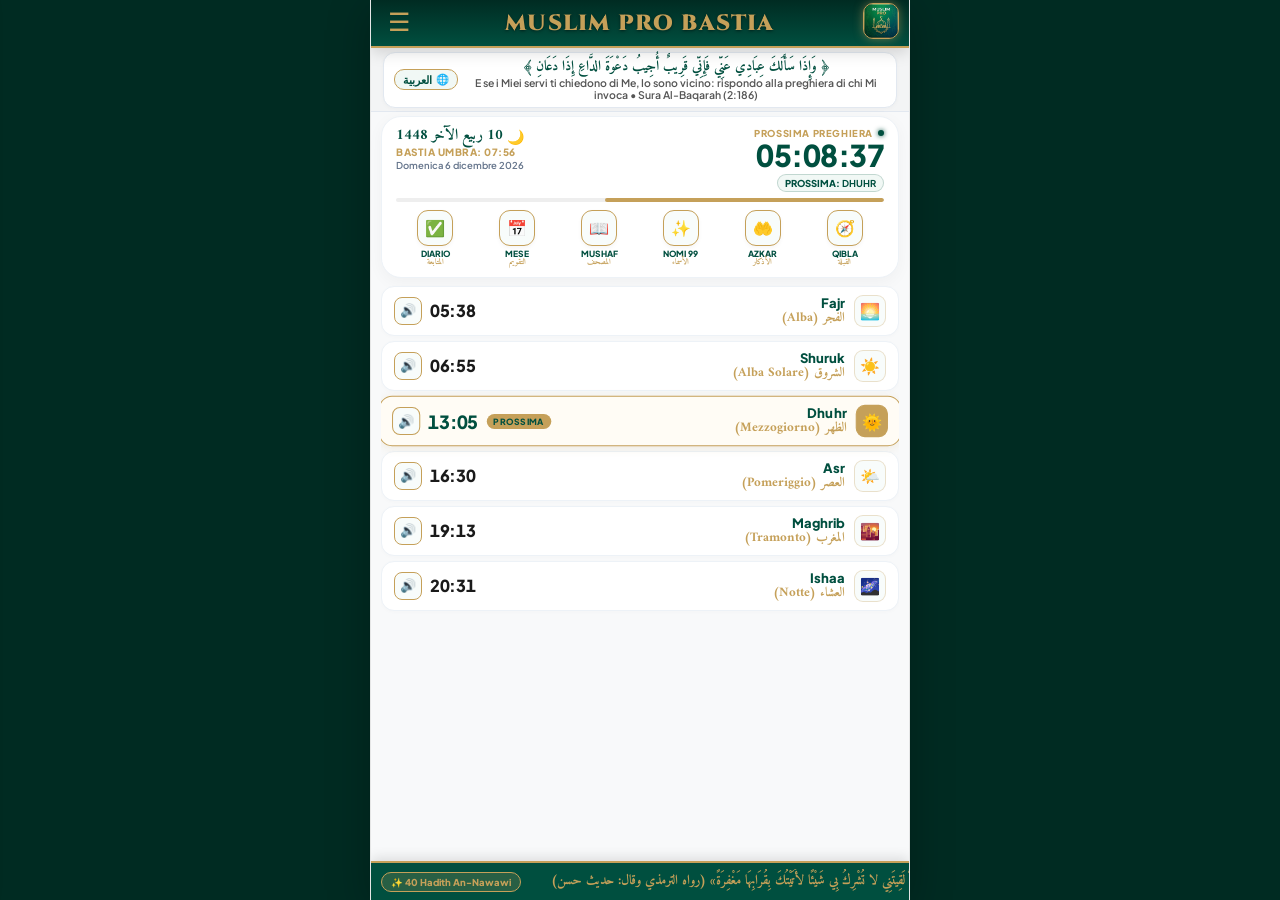
==== commit a15cfd95: "Rename index (1).html to index.html" ====
--- a/index.html
+++ b/index.html
@@ -1,21 +1,27 @@
 <!DOCTYPE html>
 <html lang="ar" dir="rtl">
+
 <head>
-    <meta charset="UTF-8">
-    <meta name="viewport" content="width=device-width, initial-scale=1.0, maximum-scale=1.0, user-scalable=no, viewport-fit=cover">
-    <meta name="apple-mobile-web-app-capable" content="yes">
-    <meta name="mobile-web-app-status-bar-style" content="black-translucent">
-    <link rel="manifest" href="manifest.json">
-    <link rel="apple-touch-icon" href="icon.png">
-    <meta name="theme-color" content="#004F3F">
-    <title>Muslim Pro Bastia</title>
-
-    <!-- Firebase Compat SDK per Web & PWA -->
-    <script src="https://www.gstatic.com/firebasejs/10.12.0/firebase-app-compat.js"></script>
-    <script src="https://www.gstatic.com/firebasejs/10.12.0/firebase-messaging-compat.js"></script>
-
-    <script>
-        // Early definition of image handlers to prevent reference errors during early DOM parsing
+  <meta charset="UTF-8">
+  <meta name="viewport"
+    content="width=device-width, initial-scale=1.0, maximum-scale=1.0, user-scalable=no, viewport-fit=cover">
+  <meta name="apple-mobile-web-app-capable" content="yes">
+  <meta name="mobile-web-app-status-bar-style" content="black-translucent">
+  <meta name="mobile-web-app-capable" content="yes">
+  <link rel="manifest" href="manifest.json">
+  <link rel="icon" type="image/png" href="icon.png">
+  <link rel="apple-touch-icon" href="icon.png">
+  <meta name="theme-color" content="#002b22">
+  <title>Muslim Pro Bastia</title>
+  <meta name="description"
+    content="Applicazione per orari di preghiera, Corano e Hadith per la comunità di Bastia, ottimizzata per smartphone, tablet e PC.">
+
+  <!-- Firebase Compat SDK per Web & PWA -->
+  <script src="https://www.gstatic.com/firebasejs/10.12.0/firebase-app-compat.js"></script>
+  <script src="https://www.gstatic.com/firebasejs/10.12.0/firebase-messaging-compat.js"></script>
+
+  <script>
+    // Early definition of image handlers to prevent reference errors during early DOM parsing
         window.onWarshPageLoaded = function() {
             var img = document.getElementById('moshaf-img');
             var loader = document.getElementById('moshaf-loader');
@@ -34,1267 +40,1688 @@
                 loader.innerHTML = '<div style="color:#ef4444; font-weight:bold; font-size:14px;">تعذر تحميل صفحة المصحف.<br><button onclick="loadWarshPage(window.currentWarshPage || 1)" style="margin-top:8px; padding:6px 14px; background:var(--mp-gold); border:none; border-radius:8px; cursor:pointer;">إعادة المحاولة</button></div>';
             }
         };
-    </script>
-
-    <style>
-        @import url('https://fonts.googleapis.com/css2?family=Amiri:wght@400;700&family=Cinzel:wght@700;900&family=Plus+Jakarta+Sans:wght@400;500;600;700;800;900&display=swap');
-        
-        :root {
-            --mp-dark: #004F3F;
-            --mp-gold: #C5A059;
-            --mp-bg: #F8F9FA;
-            --white: #ffffff;
-            --mp-emerald: #004F3F;
-            --mp-emerald-dark: #002b22;
-            --mp-emerald-light: #004F3F;
-            --mp-gold-bright: #d4af37;
-            --mp-text-primary: #1a1a1a;
-            --mp-text-sub: #555555;
-            --mp-text-muted: #777777;
-        }
-
-        * { margin: 0; padding: 0; box-sizing: border-box; -webkit-tap-highlight-color: transparent; }
-        
-        body { 
-            background-color: var(--mp-bg);
-            font-family: 'Plus Jakarta Sans', -apple-system, sans-serif;
-            display: flex; 
-            justify-content: center;
-            align-items: stretch;
-            min-height: 100vh;
-            color: #1a1a1a;
-            user-select: none;
-            overflow-x: hidden;
-        }
-
-        /* MODERN APP VIEWPORT */
-        .app-viewport {
-            width: 100%;
-            max-width: 640px;
-            min-height: 100vh;
-            background: #F8F9FA;
-            display: flex;
-            flex-direction: column;
-            position: relative;
-            box-shadow: 0 10px 40px rgba(0, 0, 0, 0.08);
-            border-left: 1px solid #e2e8f0;
-            border-right: 1px solid #e2e8f0;
-            overflow: hidden;
-        }
-
-        /* HEADER - ORIGINAL BRANDING & LUXURY */
-        .header { 
-            width: 100%; 
-            background: linear-gradient(180deg, #004F3F 0%, #002b22 100%);
-            padding: 16px 14px 14px 14px; 
-            border-bottom: 3px solid var(--mp-gold);
-            box-shadow: 0 4px 15px rgba(0, 0, 0, 0.15);
-            flex-shrink: 0; 
-            z-index: 100; 
-            display: flex;
-            align-items: center;
-            justify-content: center;
-            position: relative;
-        }
-
-        .menu-btn { 
-            position: absolute;
-            left: 14px;
-            top: 50%;
-            transform: translateY(-50%);
-            width: 42px; 
-            height: 42px; 
-            border-radius: 12px; 
-            background: transparent; 
-            border: none; 
-            color: var(--mp-gold); 
-            font-size: 28px; 
-            display: flex; 
-            align-items: center; 
-            justify-content: center; 
-            cursor: pointer; 
-            transition: all 0.2s ease;
-            z-index: 10;
-        }
-        .menu-btn:hover { transform: translateY(-50%) scale(1.08); filter: brightness(1.2); }
-        .menu-btn:active { transform: translateY(-50%) scale(0.95); }
-
-        .header-brand-wrap { 
-            display: flex; 
-            align-items: center; 
-            justify-content: center;
-            background: transparent;
-            border: none;
-            box-shadow: none;
-            z-index: 2;
-        }
-        .app-title { 
-            font-family: 'Cinzel', 'Plus Jakarta Sans', serif; 
-            color: var(--mp-gold);
-            font-size: clamp(19px, 5.2vw, 25px); 
-            font-weight: 900; 
-            letter-spacing: clamp(1.2px, 0.4vw, 2px); 
-            text-transform: uppercase; 
-            line-height: 1.15;
-            text-align: center;
-            white-space: nowrap;
-            text-shadow: 0 1px 3px rgba(0, 0, 0, 0.5);
-        }
-
-        .header-logo {
-            position: absolute;
-            right: 14px;
-            top: 50%;
-            transform: translateY(-50%);
-            width: 42px;
-            height: 42px;
-            border-radius: 12px;
-            background: #002b22;
-            border: 2px solid var(--mp-gold);
-            display: flex;
-            align-items: center;
-            justify-content: center;
-            cursor: pointer;
-            overflow: hidden;
-            box-shadow: 0 0 10px rgba(197, 160, 89, 0.5);
-            transition: all 0.2s ease;
-            padding: 0;
-            z-index: 10;
-        }
-        .header-logo:hover {
-            transform: translateY(-50%) scale(1.06);
-            box-shadow: 0 0 14px rgba(197, 160, 89, 0.8);
-        }
-        .header-logo-img {
-            width: 100%;
-            height: 100%;
-            object-fit: cover;
-            border-radius: 10px;
-            display: block;
-        }
-
-        /* QURANIC AYAH CARD */
-        .header-aya { 
-            width: 100%; 
-            padding: 8px 16px 4px; 
-            flex-shrink: 0; 
-            z-index: 10;
-            background: rgba(0, 0, 0, 0.03);
-            border-bottom: 1px solid #e2e8f0;
-        }
-        .aya-card {
-            background: #ffffff;
-            border: 1px solid #e2e8f0;
-            border-radius: 16px;
-            padding: 8px 14px;
-            box-shadow: 0 2px 8px rgba(0, 0, 0, 0.04);
-            position: relative;
-            cursor: pointer;
-            transition: border-color 0.25s ease, transform 0.2s ease;
-        }
-        .aya-card:hover {
-            border-color: var(--mp-gold);
-        }
-        .aya-card:active {
-            transform: scale(0.99);
-        }
-        .aya-content-wrap {
-            transition: opacity 0.28s cubic-bezier(0.16, 1, 0.3, 1), transform 0.28s cubic-bezier(0.16, 1, 0.3, 1);
-        }
-        .aya-content-wrap.fade-out {
-            opacity: 0;
-            transform: translateY(-5px);
-        }
-        .aya-top-row {
-            display: flex;
-            justify-content: space-between;
-            align-items: center;
-            gap: 10px;
-        }
-        .aya-ar { 
-            font-family: 'Amiri', serif; 
-            color: var(--mp-dark);
-            font-size: 16.5px; 
-            font-weight: 700; 
-            direction: rtl; 
-            line-height: 1.35;
-            flex-grow: 1;
-            text-align: center;
-        }
-        .lang-switch-btn {
-            background: #f1f8f5;
-            border: 1px solid var(--mp-gold);
-            color: var(--mp-dark);
-            font-size: 11px;
-            font-weight: 800;
-            padding: 4px 10px;
-            border-radius: 12px;
-            cursor: pointer;
-            display: flex;
-            align-items: center;
-            gap: 5px;
-            transition: all 0.2s ease;
-            white-space: nowrap;
-            flex-shrink: 0;
-            box-shadow: 0 1px 4px rgba(0,0,0,0.05);
-        }
-        .lang-switch-btn:hover {
-            background: var(--mp-gold);
-            color: var(--mp-dark);
-            transform: scale(1.05);
-        }
-        .lang-switch-btn:active { transform: scale(0.95); }
-        .aya-it { 
-            font-size: 11.5px; 
-            color: #555555; 
-            font-weight: 600; 
-            letter-spacing: 0.1px; 
-            text-align: center;
-            margin-top: 3px;
-        }
-
-        /* SANCTUARY DASHBOARD - ORIGINAL ELEGANT WHITE CARD */
-        .dashboard { 
-            width: calc(100% - 32px); 
-            margin: 8px auto 10px; 
-            background: var(--white);
-            border-radius: 28px; 
-            padding: 16px 18px; 
-            box-shadow: 0 10px 30px rgba(0, 0, 0, 0.06); 
-            border: 1px solid #edf2f7;
-            flex-shrink: 0; 
-            position: relative;
-            z-index: 10;
-        }
-        
-        .dash-info { 
-            display: flex; 
-            justify-content: space-between; 
-            align-items: flex-start; 
-            margin-bottom: 12px; 
-        }
-        .dash-left { text-align: start; }
-        .timer-tag { 
-            font-size: 10.5px; 
-            font-weight: 800; 
-            color: var(--mp-gold); 
-            text-transform: uppercase; 
-            letter-spacing: 0.8px; 
-            display: flex; 
-            align-items: center; 
-            gap: 6px;
-            margin-bottom: 3px;
-        }
-        .timer-tag .dot { 
-            width: 7px; 
-            height: 7px; 
-            border-radius: 50%; 
-            background: var(--mp-dark); 
-            box-shadow: 0 0 6px var(--mp-dark);
-            animation: pulse-green 1.8s infinite; 
-        }
-        @keyframes pulse-green { 0%, 100% { opacity: 1; transform: scale(1); } 50% { opacity: 0.4; transform: scale(0.8); } }
-
-        .timer-main { 
-            font-size: 36px; 
-            font-weight: 900; 
-            color: var(--mp-dark);
-            letter-spacing: -0.5px; 
-            line-height: 1.05;
-            font-variant-numeric: tabular-nums;
-        }
-        .next-prayer-pill { 
-            display: inline-block; 
-            background: #f1f8f5; 
-            color: var(--mp-dark); 
-            border: 1px solid rgba(0, 79, 63, 0.2); 
-            padding: 3px 10px; 
-            border-radius: 12px; 
-            font-size: 11px; 
-            font-weight: 800; 
-            margin-top: 5px; 
-            text-transform: uppercase;
-            letter-spacing: 0.4px;
-        }
-
-        .date-box { text-align: end; }
-        .date-hijri-wrap { display: flex; align-items: center; gap: 5px; justify-content: flex-end; }
-        .date-hijri { 
-            font-family: 'Amiri', serif; 
-            font-size: 17px; 
-            font-weight: 800; 
-            color: var(--mp-dark); 
-            direction: rtl; 
-        }
-        .city-label { 
-            font-size: 11.5px; 
-            font-weight: 800; 
-            color: var(--mp-gold); 
-            text-transform: uppercase; 
-            letter-spacing: 0.6px;
-            margin-top: 3px;
-        }
-        .solar-date-txt { font-size: 11px; color: #64748b; font-weight: 600; margin-top: 2px; }
-
-        /* PROGRESS BAR */
-        .progress-container { 
-            width: 100%; 
-            background: #eee; 
-            height: 6px; 
-            border-radius: 8px; 
-            overflow: hidden; 
-            margin: 10px 0 14px; 
-            position: relative; 
-        }
-        .progress-bar { 
-            width: 0%; 
-            height: 100%; 
-            background: var(--mp-gold); 
-            border-radius: 8px;
-            transition: width 0.4s ease; 
-        }
-
-        /* ACTION BUBBLES */
-        .action-bubbles { 
-            display: flex !important; 
-            flex-direction: row !important; 
-            justify-content: space-between; 
-            align-items: center; 
-            width: 100%; 
-            gap: 4px; 
-        }
-        .bubble-item { 
-            display: flex; 
-            flex-direction: column; 
-            align-items: center; 
-            gap: 4px; 
-            flex: 1; 
-            cursor: pointer; 
-            transition: transform 0.25s ease;
-            min-width: 0;
-        }
-        .bubble-item:hover { transform: translateY(-2px); }
-        .bubble-item:active { transform: scale(0.94); }
-        .bubble-circle { 
-            width: 44px; 
-            height: 44px; 
-            background: #f8fcfb; 
-            border-radius: 13px; 
-            display: flex; 
-            align-items: center; 
-            justify-content: center; 
-            font-size: 19px; 
-            border: 1.2px solid var(--mp-gold); 
-            box-shadow: 0 3px 6px rgba(0, 0, 0, 0.05); 
-            transition: all 0.25s ease;
-        }
-        .bubble-item:hover .bubble-circle { 
-            border-color: var(--mp-dark); 
-            box-shadow: 0 4px 12px rgba(0, 79, 63, 0.15); 
-            background: #ffffff;
-        }
-        .bubble-label { 
-            font-size: 9.5px; 
-            font-weight: 800; 
-            color: var(--mp-dark); 
-            text-transform: uppercase; 
-            display: flex; 
-            flex-direction: column; 
-            align-items: center; 
-            line-height: 1.2; 
-            white-space: nowrap;
-        }
-        .bubble-label small { font-size: 9px; font-weight: 700; color: var(--mp-gold); font-family: 'Amiri', serif; }
-        @media (max-width: 380px) {
-            .bubble-circle { width: 38px; height: 38px; font-size: 17px; border-radius: 11px; }
-            .bubble-label { font-size: 8.5px; }
-            .bubble-label small { font-size: 8px; }
-        }
-
-        /* PRAYER TIMELINE CARDS */
-        .prayer-list { 
-            width: calc(100% - 32px); 
-            margin: 0 auto; 
-            flex-grow: 1; 
-            overflow-y: auto; 
-            display: flex; 
-            flex-direction: column; 
-            gap: 8px; 
-            padding: 2px 0 14px; 
-            z-index: 10;
-            scrollbar-width: thin;
-        }
-        .prayer-list::-webkit-scrollbar { width: 4px; }
-        .prayer-list::-webkit-scrollbar-thumb { background: rgba(0, 79, 63, 0.2); border-radius: 4px; }
-
-        .prayer-card { 
-            display: flex; 
-            justify-content: space-between; 
-            align-items: center; 
-            background: var(--white); 
-            padding: 13px 18px; 
-            border-radius: 18px; 
-            box-shadow: 0 2px 8px rgba(0, 0, 0, 0.02); 
-            border: 1px solid #edf2f7; 
-            transition: all 0.25s cubic-bezier(0.16, 1, 0.3, 1);
-        }
-        .prayer-card:hover { 
-            transform: translateY(-1px); 
-            border-color: var(--mp-gold); 
-            box-shadow: 0 4px 12px rgba(0, 0, 0, 0.05);
-        }
-        
-        /* ACTIVE NEXT PRAYER HIGHLIGHT */
-        .prayer-card.active { 
-            background: #FFFCF5; 
-            border: 2px solid var(--mp-gold); 
-            box-shadow: 0 4px 16px rgba(197, 160, 89, 0.18);
-            transform: scale(1.01);
-        }
-
-        .prayer-card-left { display: flex; align-items: center; gap: 12px; }
-        .prayer-icon-badge { 
-            width: 40px; 
-            height: 40px; 
-            border-radius: 12px; 
-            background: #f8fcfb; 
-            display: flex; 
-            align-items: center; 
-            justify-content: center; 
-            font-size: 20px; 
-            border: 1px solid rgba(197, 160, 89, 0.3);
-            flex-shrink: 0;
-            color: var(--mp-dark);
-        }
-        .prayer-card.active .prayer-icon-badge {
-            background: var(--mp-gold);
-            border-color: var(--mp-gold);
-            color: var(--mp-dark);
-            box-shadow: 0 2px 8px rgba(197, 160, 89, 0.3);
-        }
-
-        .prayer-names-col { display: flex; flex-direction: column; text-align: start; }
-        .p-name { font-size: 15.5px; font-weight: 800; color: var(--mp-dark); line-height: 1.2; }
-        .prayer-card.active .p-name { color: var(--mp-dark); }
-        .p-name-ar { font-family: 'Amiri', serif; font-size: 15px; color: var(--mp-gold); font-weight: 700; direction: rtl; }
-
-        .prayer-card-right { display: flex; align-items: center; gap: 10px; }
-        .next-pill-badge { 
-            font-size: 9.5px; 
-            font-weight: 900; 
-            background: var(--mp-gold); 
-            color: var(--mp-dark); 
-            padding: 3px 9px; 
-            border-radius: 12px; 
-            letter-spacing: 0.6px;
-            box-shadow: 0 2px 6px rgba(197, 160, 89, 0.3);
-            animation: pulse-badge 2s infinite;
-        }
-        @keyframes pulse-badge { 0%, 100% { opacity: 1; transform: scale(1); } 50% { opacity: 0.85; transform: scale(0.96); } }
-
-        .p-time { 
-            font-size: 20px; 
-            font-weight: 900; 
-            color: #1a1a1a; 
-            font-variant-numeric: tabular-nums; 
-            letter-spacing: -0.5px;
-        }
-        .prayer-card.active .p-time {
-            font-size: 22px;
-            color: var(--mp-dark);
-            font-weight: 900;
-        }
-
-        .p-audio-btn { 
-            background: #f8fcfb; 
-            border: 1px solid var(--mp-gold); 
-            font-size: 15px; 
-            cursor: pointer; 
-            color: var(--mp-dark); 
-            width: 32px;
-            height: 32px;
-            display: flex;
-            align-items: center;
-            justify-content: center;
-            border-radius: 10px;
-            transition: all 0.2s ease;
-        }
-        .p-audio-btn:hover { background: var(--mp-gold); color: var(--mp-dark); transform: scale(1.1); }
-        .p-audio-btn:active { transform: scale(0.9); }
-
-        /* HADITH FOOTER TICKER */
-        .hadith-footer { 
-            width: 100%; 
-            background: var(--mp-dark); 
-            padding: 10px 0; 
-            border-top: 2px solid var(--mp-gold);
-            overflow: hidden; 
-            flex-shrink: 0; 
-            direction: ltr !important; 
-            position: relative; 
-            display: flex;
-            align-items: center; 
-            z-index: 100;
-            box-shadow: 0 -4px 16px rgba(0, 0, 0, 0.1);
-        }
-        .hadith-badge { 
-            background: rgba(197, 160, 89, 0.2); 
-            color: var(--mp-gold); 
-            font-size: 10px; 
-            font-weight: 800; 
-            padding: 4px 12px; 
-            border-radius: 12px; 
-            margin-left: 12px; 
-            white-space: nowrap; 
-            z-index: 5;
-            border: 1px solid var(--mp-gold);
-            letter-spacing: 0.3px;
-        }
-        .hadith-marquee-wrapper { flex-grow: 1; overflow: hidden; position: relative; }
-        .hadith-track { display: flex; width: max-content; animation: marquee-rtl 950s linear infinite; }
-        .hadith-footer:hover .hadith-track, .hadith-footer:active .hadith-track { animation-play-state: paused; }
-        .hadith-text { 
-            color: var(--mp-gold); 
-            font-weight: 600; 
-            font-size: 14.5px; 
-            padding: 0 40px; 
-            direction: rtl; 
-            white-space: nowrap; 
-            font-family: 'Amiri', serif; 
-            letter-spacing: 0.4px;
-        }
-        .hadith-sep { 
-            color: #ffffff; 
-            font-size: 15px; 
-            font-weight: 900; 
-            padding: 0 18px; 
-            vertical-align: middle; 
-        }
-        @keyframes marquee-rtl { 0% { transform: translateX(0); } 100% { transform: translateX(-50%); } }
-
-        /* SIDEBAR - ORIGINAL NOBLE ISLAMIC GREEN */
-        .sidebar { 
-            position: fixed; 
-            top: 0; 
-            left: -350px; 
-            width: 320px; 
-            height: 100%; 
-            background: var(--mp-dark); 
-            z-index: 2500; 
-            transition: 0.35s cubic-bezier(0.16, 1, 0.3, 1); 
-            padding: 40px 20px 30px; 
-            color: #ffffff; 
-            overflow-y: auto; 
-            text-align: right; 
-            box-shadow: 5px 0 25px rgba(0, 0, 0, 0.3);
-            border-right: none;
-        }
-        .sidebar.open { left: 0; }
-        .sidebar h2 { 
-            color: var(--mp-gold);
-            font-size: 20px; 
-            font-weight: 800; 
-            margin-bottom: 18px; 
-            border-bottom: 1px solid rgba(255, 255, 255, 0.1); 
-            padding-bottom: 12px; 
-            text-align: center;
-        }
-        .sidebar-lang-box {
-            background: rgba(0, 0, 0, 0.15);
-            padding: 12px;
-            border-radius: 14px;
-            border: 1px solid rgba(197, 160, 89, 0.3);
-            margin-bottom: 12px;
-            text-align: center;
-        }
-        .sidebar-lang-grid {
-            display: grid;
-            grid-template-columns: 1fr 1fr;
-            gap: 8px;
-            margin-top: 6px;
-        }
-        .lang-choice-btn {
-            padding: 9px 8px;
-            border-radius: 10px;
-            font-size: 13px;
-            font-weight: 700;
-            cursor: pointer;
-            border: 1.5px solid rgba(197, 160, 89, 0.3);
-            background: rgba(255, 255, 255, 0.08);
-            color: #ffffff;
-            transition: all 0.2s ease;
-        }
-        .lang-choice-btn.active {
-            background: var(--mp-gold);
-            border-color: var(--mp-gold);
-            color: var(--mp-dark);
-            font-weight: 800;
-        }
-        
-        .sidebar-btn { 
-            width: 100%; 
-            padding: 13px 16px; 
-            border-radius: 14px; 
-            margin-top: 10px; 
-            font-weight: 700; 
-            cursor: pointer; 
-            border: 1px solid rgba(255, 255, 255, 0.15); 
-            font-size: 14px; 
-            text-align: center; 
-            transition: all 0.2s ease;
-            display: flex;
-            align-items: center;
-            justify-content: center;
-            gap: 8px;
-            background: rgba(255, 255, 255, 0.08);
-            color: #ffffff;
-        }
-        .sidebar-btn:hover { background: rgba(255, 255, 255, 0.15); }
-        .sidebar-btn:active { transform: scale(0.96); }
-        .btn-gold { 
-            background: var(--mp-gold); 
-            color: var(--mp-dark); 
-            font-weight: 800;
-            border: none;
-            box-shadow: 0 4px 12px rgba(0, 0, 0, 0.15); 
-        }
-        .btn-gold:hover { filter: brightness(1.08); }
-
-        /* IN-APP ATHAN POPUP BANNER */
-        .athan-banner-popup {
-            position: fixed;
-            top: -120px;
-            left: 50%;
-            transform: translateX(-50%);
-            width: calc(100% - 28px);
-            max-width: 480px;
-            background: linear-gradient(135deg, #022319 0%, #01140e 100%);
-            border: 2px solid var(--mp-gold);
-            border-radius: 16px;
-            padding: 14px 16px;
-            color: #ffffff;
-            box-shadow: 0 10px 30px rgba(0, 0, 0, 0.6), 0 0 18px rgba(197, 160, 89, 0.45);
-            z-index: 99999;
-            display: flex;
-            align-items: center;
-            gap: 12px;
-            transition: top 0.4s cubic-bezier(0.175, 0.885, 0.32, 1.275);
-            pointer-events: auto;
-        }
-        .athan-banner-popup.show {
-            top: 18px;
-        }
-        .athan-banner-icon {
-            width: 44px;
-            height: 44px;
-            min-width: 44px;
-            border-radius: 12px;
-            background: rgba(197, 160, 89, 0.15);
-            border: 1.5px solid var(--mp-gold);
-            display: flex;
-            align-items: center;
-            justify-content: center;
-            font-size: 24px;
-            animation: pulseBanner 1.8s infinite;
-        }
-        @keyframes pulseBanner {
-            0%, 100% { transform: scale(1); box-shadow: 0 0 0 rgba(197, 160, 89, 0); }
-            50% { transform: scale(1.08); box-shadow: 0 0 12px rgba(197, 160, 89, 0.6); }
-        }
-        .athan-banner-content {
-            flex: 1;
-            min-width: 0;
-        }
-        .athan-banner-title {
-            font-size: 14px;
-            font-weight: 800;
-            color: var(--mp-gold);
-            margin-bottom: 2px;
-            display: flex;
-            align-items: center;
-            justify-content: space-between;
-        }
-        .athan-banner-desc {
-            font-size: 12px;
-            color: #e2e8f0;
-            line-height: 1.35;
-        }
-        .athan-banner-close {
-            background: rgba(255, 255, 255, 0.12);
-            border: 1px solid rgba(255, 255, 255, 0.2);
-            color: #ffffff;
-            border-radius: 8px;
-            width: 28px;
-            height: 28px;
-            display: flex;
-            align-items: center;
-            justify-content: center;
-            cursor: pointer;
-            font-weight: bold;
-            font-size: 13px;
-        }
-        .athan-banner-close:hover {
-            background: rgba(239, 68, 68, 0.6);
-        }
-
-        /* MODALS - ELEGANT WHITE CARDS WITH GOLD ACCENTS */
-        .modal-overlay { 
-            position: fixed; 
-            top: 0; 
-            left: 0; 
-            width: 100%; 
-            height: 100%; 
-            background: rgba(0, 0, 0, 0.85); 
-            backdrop-filter: blur(6px);
-            -webkit-backdrop-filter: blur(6px);
-            z-index: 3000; 
-            display: none; 
-            align-items: center; 
-            justify-content: center; 
-            padding: 16px; 
-            animation: fadeIn 0.25s ease;
-        }
-        @keyframes fadeIn { from { opacity: 0; } to { opacity: 1; } }
-
-        .modal-card { 
-            background: #ffffff; 
-            width: 100%; 
-            max-width: 480px; 
-            padding: 24px; 
-            border-radius: 26px; 
-            border: 2px solid var(--mp-gold); 
-            text-align: center; 
-            max-height: 86vh; 
-            overflow-y: auto; 
-            color: #333333; 
-            box-shadow: 0 20px 40px rgba(0, 0, 0, 0.25);
-            animation: slideUp 0.3s cubic-bezier(0.16, 1, 0.3, 1);
-        }
-        @keyframes slideUp { from { transform: translateY(20px); opacity: 0; } to { transform: translateY(0); opacity: 1; } }
-
-        .names-grid { display: grid; grid-template-columns: repeat(3, 1fr); gap: 8px; margin-top: 15px; }
-        .gold-item { 
-            background: #FFFCF5; 
-            padding: 10px 4px; 
-            border-radius: 12px; 
-            border: 1.2px solid var(--mp-gold); 
-            font-size: 10.5px; 
-            font-weight: bold; 
-            text-align: center; 
-            transition: all 0.2s;
-            color: #333333;
-        }
-        .gold-item:hover { background: #fff8e8; transform: translateY(-2px); }
-        .gold-item b { display: block; font-size: 16px; color: var(--mp-dark); font-family: 'Amiri', serif; margin-bottom: 2px; }
-
-        /* CALENDAR TABLE */
-        .timetable-scroll { width: 100%; overflow-x: auto; margin-top: 12px; border-radius: 14px; border: 1px solid #e2e8f0; }
-        .timetable-view { width: 100%; border-collapse: collapse; text-align: center; font-size: 12px; }
-        .timetable-view th { background: var(--mp-dark); color: var(--mp-gold); padding: 10px 6px; font-weight: 800; font-size: 11px; }
-        .timetable-view td { padding: 9px 5px; border-bottom: 1px solid #eee; font-size: 11.5px; color: #333333; }
-        .timetable-view tr:nth-child(even) { background: #fafafa; }
-        .timetable-view tr.current-day-row { background: #FFFCF5 !important; font-weight: 800; outline: 2px solid var(--mp-gold); color: var(--mp-dark); }
-
-        /* ASTROLABE COMPASS */
-        .compass-ui { 
-            width: 260px; 
-            height: 260px; 
-            margin: 0 auto; 
-            border: 4px solid var(--mp-gold); 
-            border-radius: 50%; 
-            position: relative; 
-            background: radial-gradient(circle at center, #01372b 0%, #001f18 70%, #00120e 100%); 
-            display: flex; 
-            align-items: center; 
-            justify-content: center; 
-            overflow: hidden; 
-            box-shadow: 0 15px 45px rgba(0,0,0,0.5), inset 0 0 30px rgba(0,0,0,0.8), 0 0 25px rgba(197, 160, 89, 0.3); 
-        }
-        .compass-center-indicator { 
-            position: absolute; 
-            top: 8px; 
-            left: 50%; 
-            transform: translateX(-50%); 
-            width: 0; 
-            height: 0; 
-            border-left: 9px solid transparent; 
-            border-right: 9px solid transparent; 
-            border-top: 15px solid #ef4444; 
-            z-index: 10; 
-            filter: drop-shadow(0 2px 6px rgba(0,0,0,0.8)); 
-        }
-        .compass-aligned-ring { 
-            position: absolute; 
-            inset: -2px; 
-            border-radius: 50%; 
-            border: 4px solid #22c55e; 
-            opacity: 0; 
-            transition: opacity 0.3s ease; 
-            pointer-events: none; 
-            box-shadow: 0 0 35px rgba(34, 197, 94, 0.9), inset 0 0 20px rgba(34, 197, 94, 0.6); 
-        }
-        .compass-aligned-ring.active { opacity: 1; }
-        #compass-disk { 
-            width: 100%; 
-            height: 100%; 
-            border-radius: 50%; 
-            transition: transform 0.08s cubic-bezier(0.1, 0.7, 0.1, 1); 
-            display: flex; 
-            flex-direction: column; 
-            align-items: center; 
-            justify-content: space-between; 
-            padding: 12px; 
-            color: var(--mp-gold); 
-            position: relative; 
-            will-change: transform; 
-        }
-
-        /* IN-APP MUSHAF WARSH READER STYLES */
-        .moshaf-reader-overlay {
-            position: fixed;
-            top: 0;
-            left: 0;
-            width: 100%;
-            height: 100%;
-            background: rgba(0, 0, 0, 0.94);
-            z-index: 4000;
-            display: none;
-            flex-direction: column;
-            align-items: center;
-            justify-content: stretch;
-            color: #ffffff;
-            overflow: hidden;
-            animation: fadeIn 0.25s ease;
-        }
-        .moshaf-reader-overlay.active,
-        #moshaf-modal.active {
-            display: flex !important;
-        }
-        .moshaf-reader-container {
-            width: 100%;
-            max-width: 660px;
-            height: 100%;
-            display: flex;
-            flex-direction: column;
-            background: #01140e;
-            position: relative;
-            box-shadow: 0 0 50px rgba(0,0,0,0.8);
-            transition: max-width 0.3s ease;
-        }
-        /* Fullscreen Mode for Phone, Tablet and PC */
-        .moshaf-reader-overlay.is-fullscreen .moshaf-reader-container {
-            max-width: 100% !important;
-            width: 100% !important;
-            height: 100vh !important;
-        }
-        .moshaf-btn-icon.active-fullscreen {
-            background: var(--mp-gold);
-            color: var(--mp-dark);
-        }
-        .moshaf-topbar {
-            background: var(--mp-dark);
-            border-bottom: 2px solid var(--mp-gold);
-            padding: 10px 14px;
-            display: flex;
-            align-items: center;
-            justify-content: space-between;
-            gap: 10px;
-            flex-shrink: 0;
-            z-index: 20;
-        }
-        .moshaf-header-info {
-            display: flex;
-            flex-direction: column;
-            align-items: center;
-            flex-grow: 1;
-            text-align: center;
-            line-height: 1.25;
-        }
-        .moshaf-title {
-            font-size: 15px;
-            font-weight: 800;
-            color: var(--mp-gold);
-            font-family: 'Amiri', serif;
-        }
-        .moshaf-subtitle {
-            font-size: 11px;
-            color: #e2e8f0;
-            font-weight: 600;
-            margin-top: 2px;
-        }
-        .moshaf-btn-icon {
-            background: rgba(255, 255, 255, 0.12);
-            border: 1px solid var(--mp-gold);
-            color: var(--mp-gold);
-            width: 38px;
-            height: 38px;
-            border-radius: 10px;
-            font-size: 18px;
-            display: flex;
-            align-items: center;
-            justify-content: center;
-            cursor: pointer;
-            transition: all 0.2s;
-            flex-shrink: 0;
-        }
-        .moshaf-btn-icon:hover {
-            background: var(--mp-gold);
-            color: var(--mp-dark);
-        }
-        .moshaf-nav-bar {
-            background: #022018;
-            border-bottom: 1px solid rgba(197, 160, 89, 0.3);
-            padding: 8px 12px;
-            display: flex;
-            align-items: center;
-            justify-content: space-between;
-            gap: 8px;
-            flex-shrink: 0;
-            z-index: 15;
-            font-size: 12px;
-        }
-        .moshaf-select {
-            background: #01150f;
-            color: #f8fafc;
-            border: 1px solid var(--mp-gold);
-            border-radius: 8px;
-            padding: 5px 8px;
-            font-size: 12px;
-            font-family: 'Amiri', serif;
-            font-weight: bold;
-            outline: none;
-            max-width: 180px;
-            cursor: pointer;
-        }
-        .moshaf-page-jump {
-            display: flex;
-            align-items: center;
-            gap: 4px;
-            font-weight: 700;
-            color: var(--mp-gold);
-            font-size: 12px;
-        }
-        .moshaf-page-jump input {
-            width: 52px;
-            text-align: center;
-            background: #01150f;
-            color: #ffffff;
-            border: 1px solid var(--mp-gold);
-            border-radius: 8px;
-            padding: 4px 2px;
-            font-size: 13px;
-            font-weight: 800;
-            outline: none;
-        }
-        .moshaf-zoom-btns {
-            display: flex;
-            align-items: center;
-            gap: 4px;
-        }
-        .moshaf-zoom-btns button {
-            background: rgba(255, 255, 255, 0.08);
-            border: 1px solid rgba(197, 160, 89, 0.4);
-            color: #ffffff;
-            border-radius: 6px;
-            padding: 4px 8px;
-            font-size: 11px;
-            font-weight: bold;
-            cursor: pointer;
-            transition: all 0.2s;
-        }
-        .moshaf-zoom-btns button:hover {
-            background: var(--mp-gold);
-            color: var(--mp-dark);
-        }
-        .moshaf-page-viewport {
-            flex-grow: 1;
-            overflow-y: auto;
-            overflow-x: hidden;
-            display: flex;
-            align-items: center;
-            justify-content: center;
-            position: relative;
-            background: #f4efe6;
-            touch-action: pan-y;
-        }
-        .moshaf-page-wrapper {
-            width: 100%;
-            height: 100%;
-            display: flex;
-            align-items: center;
-            justify-content: center;
-            position: relative;
-            padding: 4px;
-            transition: transform 0.2s ease-out;
-        }
-        .moshaf-img {
-            max-width: 100%;
-            max-height: 100%;
-            object-fit: contain;
-            display: block;
-            border-radius: 6px;
-            box-shadow: 0 4px 20px rgba(0,0,0,0.25);
-            transition: opacity 0.2s ease;
-        }
-        .moshaf-turn-btn {
-            position: absolute;
-            top: 50%;
-            transform: translateY(-50%);
-            width: 44px;
-            height: 60px;
-            background: rgba(0, 79, 63, 0.65);
-            backdrop-filter: blur(4px);
-            border: 1.5px solid var(--mp-gold);
-            color: var(--mp-gold);
-            font-size: 24px;
-            display: flex;
-            align-items: center;
-            justify-content: center;
-            cursor: pointer;
-            z-index: 10;
-            border-radius: 12px;
-            transition: all 0.2s ease;
-        }
-        .moshaf-turn-btn:hover {
-            background: var(--mp-dark);
-            transform: translateY(-50%) scale(1.08);
-            color: #ffffff;
-        }
-        .moshaf-turn-right {
-            right: 8px;
-        }
-        .moshaf-turn-left {
-            left: 8px;
-        }
-        .moshaf-bottom-bar {
-            background: var(--mp-dark);
-            border-top: 2px solid var(--mp-gold);
-            padding: 8px 14px;
-            display: flex;
-            align-items: center;
-            justify-content: space-between;
-            flex-shrink: 0;
-            z-index: 20;
-        }
-        .moshaf-nav-arrow-btn {
-            background: rgba(255, 255, 255, 0.1);
-            border: 1px solid var(--mp-gold);
-            color: var(--mp-gold);
-            padding: 7px 16px;
-            border-radius: 12px;
-            font-weight: 800;
-            font-size: 13px;
-            cursor: pointer;
-            transition: all 0.2s;
-            font-family: 'Amiri', serif;
-        }
-        .moshaf-nav-arrow-btn:hover {
-            background: var(--mp-gold);
-            color: var(--mp-dark);
-        }
-        .moshaf-counter-badge {
-            font-size: 13px;
-            font-weight: 900;
-            color: #ffffff;
-            background: rgba(0, 0, 0, 0.3);
-            border: 1px solid rgba(197, 160, 89, 0.4);
-            padding: 5px 14px;
-            border-radius: 14px;
-        }
-        .moshaf-loader {
-            position: absolute;
-            top: 50%;
-            left: 50%;
-            transform: translate(-50%, -50%);
-            display: flex;
-            flex-direction: column;
-            align-items: center;
-            gap: 10px;
-            color: var(--mp-dark);
-            font-weight: bold;
-            font-size: 14px;
-            z-index: 5;
-            background: rgba(255, 255, 255, 0.85);
-            padding: 16px 24px;
-            border-radius: 16px;
-            box-shadow: 0 4px 15px rgba(0,0,0,0.1);
-        }
-        .moshaf-spinner {
-            width: 32px;
-            height: 32px;
-            border: 3.5px solid rgba(0, 79, 63, 0.2);
-            border-top-color: var(--mp-dark);
-            border-radius: 50%;
-            animation: spin 0.8s linear infinite;
-        }
-        @keyframes spin { to { transform: rotate(360deg); } }
-
-        /* TAJWEED GUIDE POPUP */
-        .tajweed-guide-overlay {
-            position: absolute;
-            inset: 0;
-            background: rgba(0, 0, 0, 0.75);
-            backdrop-filter: blur(4px);
-            z-index: 50;
-            display: flex;
-            align-items: center;
-            justify-content: center;
-            padding: 16px;
-        }
-        .tajweed-guide-card {
-            background: #ffffff;
-            border: 2px solid var(--mp-gold);
-            border-radius: 20px;
-            padding: 18px 20px;
-            max-width: 440px;
-            width: 100%;
-            color: #333333;
-            text-align: right;
-            direction: rtl;
-            box-shadow: 0 15px 35px rgba(0, 0, 0, 0.4);
-            max-height: 85vh;
-            overflow-y: auto;
-        }
-        .tajweed-guide-header {
-            display: flex;
-            justify-content: space-between;
-            align-items: center;
-            border-bottom: 2px solid var(--mp-gold);
-            padding-bottom: 8px;
-            margin-bottom: 12px;
-        }
-        .tajweed-guide-header h4 {
-            color: var(--mp-dark);
-            font-size: 17px;
-            margin: 0;
-            font-family: 'Amiri', serif;
-        }
-        .tajweed-legend-grid {
-            display: flex;
-            flex-direction: column;
-            gap: 8px;
-        }
-        .tajweed-rule-row {
-            display: flex;
-            align-items: center;
-            gap: 10px;
-            background: #FFFCF5;
-            padding: 8px 10px;
-            border-radius: 10px;
-            border: 1px solid rgba(197, 160, 89, 0.3);
-        }
-        .tajweed-color-badge {
-            padding: 3px 8px;
-            border-radius: 6px;
-            font-size: 11px;
-            font-weight: 800;
-            white-space: nowrap;
-            flex-shrink: 0;
-            min-width: 90px;
-            text-align: center;
-        }
-        .tajweed-desc {
-            font-size: 12.5px;
-            color: #333333;
-            line-height: 1.35;
-        }
-    </style>
+  </script>
+
+  <style>
+    @import url('https://fonts.googleapis.com/css2?family=Amiri:wght@400;700&family=Cinzel:wght@700;900&family=Plus+Jakarta+Sans:wght@400;500;600;700;800;900&display=swap');
+
+    :root {
+      --sat: env(safe-area-inset-top, 0px);
+      --sab: env(safe-area-inset-bottom, 0px);
+      --sal: env(safe-area-inset-left, 0px);
+      --sar: env(safe-area-inset-right, 0px);
+      --mp-dark: #004F3F;
+      --mp-gold: #C5A059;
+      --mp-bg: #F8F9FA;
+      --white: #ffffff;
+      --mp-emerald: #004F3F;
+      --mp-emerald-dark: #002b22;
+      --mp-emerald-light: #004F3F;
+      --mp-gold-bright: #d4af37;
+      --mp-text-primary: #1a1a1a;
+      --mp-text-sub: #555555;
+      --mp-text-muted: #777777;
+    }
+
+    * {
+      margin: 0;
+      padding: 0;
+      box-sizing: border-box;
+      -webkit-tap-highlight-color: transparent;
+    }
+
+    html,
+    body {
+      background-color: #002b22;
+      font-family: 'Plus Jakarta Sans', -apple-system, sans-serif;
+      width: 100%;
+      height: 100%;
+      min-height: 100dvh;
+      color: #1a1a1a;
+      user-select: none;
+      overflow: hidden;
+    }
+
+    body {
+      display: flex;
+      justify-content: center;
+      align-items: stretch;
+    }
+
+    /* COMPACT & BALANCED VIEWPORT (SMARTPHONE, TABLET, PC) */
+    .app-viewport {
+      width: 100%;
+      max-width: 540px;
+      height: 100dvh;
+      max-height: 100dvh;
+      background: #F8F9FA;
+      display: flex;
+      flex-direction: column;
+      position: relative;
+      box-shadow: 0 10px 40px rgba(0, 0, 0, 0.25);
+      border-left: 1px solid rgba(0, 0, 0, 0.08);
+      border-right: 1px solid rgba(0, 0, 0, 0.08);
+      overflow: hidden;
+    }
+
+    /* HEADER - COMPACT WITH SAFE-AREA INSET UNDER STATUS BAR */
+    .header {
+      width: 100%;
+      background: linear-gradient(180deg, #002b22 0%, #004F3F 100%);
+      padding-top: max(10px, var(--sat));
+      padding-bottom: 8px;
+      padding-left: max(12px, var(--sal));
+      padding-right: max(12px, var(--sar));
+      border-bottom: 2.5px solid var(--mp-gold);
+      box-shadow: 0 4px 15px rgba(0, 0, 0, 0.15);
+      flex-shrink: 0;
+      z-index: 100;
+      display: flex;
+      align-items: center;
+      justify-content: center;
+      position: relative;
+      min-height: calc(48px + var(--sat));
+    }
+
+    .menu-btn {
+      position: absolute;
+      left: max(10px, var(--sal));
+      bottom: 7px;
+      width: 36px;
+      height: 36px;
+      border-radius: 10px;
+      background: transparent;
+      border: none;
+      color: var(--mp-gold);
+      font-size: 25px;
+      display: flex;
+      align-items: center;
+      justify-content: center;
+      cursor: pointer;
+      transition: all 0.2s ease;
+      z-index: 10;
+    }
+
+    .menu-btn:hover {
+      transform: scale(1.08);
+      filter: brightness(1.2);
+    }
+
+    .menu-btn:active {
+      transform: scale(0.92);
+    }
+
+    .header-brand-wrap {
+      display: flex;
+      align-items: center;
+      justify-content: center;
+      background: transparent;
+      border: none;
+      box-shadow: none;
+      z-index: 2;
+    }
+
+    .app-title {
+      font-family: 'Cinzel', 'Plus Jakarta Sans', serif;
+      color: var(--mp-gold);
+      font-size: clamp(17px, 4.6vw, 22px);
+      font-weight: 900;
+      letter-spacing: 1.2px;
+      text-transform: uppercase;
+      line-height: 1.15;
+      text-align: center;
+      white-space: nowrap;
+      text-shadow: 0 1px 3px rgba(0, 0, 0, 0.5);
+    }
+
+    .header-logo {
+      position: absolute;
+      right: max(10px, var(--sar));
+      bottom: 7px;
+      width: 36px;
+      height: 36px;
+      border-radius: 10px;
+      background: #002b22;
+      border: 1.8px solid var(--mp-gold);
+      display: flex;
+      align-items: center;
+      justify-content: center;
+      cursor: pointer;
+      overflow: hidden;
+      box-shadow: 0 0 10px rgba(197, 160, 89, 0.5);
+      transition: all 0.2s ease;
+      padding: 0;
+      z-index: 10;
+    }
+
+    .header-logo:hover {
+      transform: scale(1.06);
+      box-shadow: 0 0 14px rgba(197, 160, 89, 0.8);
+    }
+
+    .header-logo-img {
+      width: 100%;
+      height: 100%;
+      object-fit: cover;
+      border-radius: 8px;
+      display: block;
+    }
+
+    /* QURANIC AYAH CARD - COMPACT */
+    .header-aya {
+      width: 100%;
+      padding: 4px 12px 3px;
+      flex-shrink: 0;
+      z-index: 10;
+      background: rgba(0, 0, 0, 0.02);
+      border-bottom: 1px solid #e2e8f0;
+    }
+
+    .aya-card {
+      background: #ffffff;
+      border: 1px solid #e2e8f0;
+      border-radius: 12px;
+      padding: 5px 10px;
+      box-shadow: 0 1px 4px rgba(0, 0, 0, 0.03);
+      position: relative;
+      cursor: pointer;
+      transition: border-color 0.25s ease, transform 0.2s ease;
+    }
+
+    .aya-card:hover {
+      border-color: var(--mp-gold);
+    }
+
+    .aya-card:active {
+      transform: scale(0.99);
+    }
+
+    .aya-content-wrap {
+      transition: opacity 0.28s ease, transform 0.28s ease;
+    }
+
+    .aya-content-wrap.fade-out {
+      opacity: 0;
+      transform: translateY(-4px);
+    }
+
+    .aya-top-row {
+      display: flex;
+      justify-content: space-between;
+      align-items: center;
+      gap: 8px;
+    }
+
+    .aya-ar {
+      font-family: 'Amiri', serif;
+      color: var(--mp-dark);
+      font-size: 14px;
+      font-weight: 700;
+      direction: rtl;
+      line-height: 1.25;
+      flex-grow: 1;
+      text-align: center;
+    }
+
+    .lang-switch-btn {
+      background: #f1f8f5;
+      border: 1px solid var(--mp-gold);
+      color: var(--mp-dark);
+      font-size: 10.5px;
+      font-weight: 800;
+      padding: 3px 8px;
+      border-radius: 10px;
+      cursor: pointer;
+      display: flex;
+      align-items: center;
+      gap: 4px;
+      transition: all 0.2s ease;
+      white-space: nowrap;
+      flex-shrink: 0;
+    }
+
+    .lang-switch-btn:hover {
+      background: var(--mp-gold);
+      color: var(--mp-dark);
+    }
+
+    .aya-it {
+      font-size: 10.5px;
+      color: #555555;
+      font-weight: 600;
+      text-align: center;
+      margin-top: 1px;
+      line-height: 1.2;
+    }
+
+    /* SANCTUARY DASHBOARD - COMPACT WITH NO VERTICAL OVERFLOW */
+    .dashboard {
+      width: calc(100% - 20px);
+      margin: 4px auto 6px;
+      background: var(--white);
+      border-radius: 20px;
+      padding: 10px 14px;
+      box-shadow: 0 4px 16px rgba(0, 0, 0, 0.04);
+      border: 1px solid #edf2f7;
+      flex-shrink: 0;
+      position: relative;
+      z-index: 10;
+    }
+
+    .dash-info {
+      display: flex;
+      justify-content: space-between;
+      align-items: flex-start;
+      margin-bottom: 6px;
+    }
+
+    .dash-left {
+      text-align: start;
+    }
+
+    .timer-tag {
+      font-size: 9.5px;
+      font-weight: 800;
+      color: var(--mp-gold);
+      text-transform: uppercase;
+      letter-spacing: 0.6px;
+      display: flex;
+      align-items: center;
+      gap: 5px;
+      margin-bottom: 1px;
+    }
+
+    .timer-tag .dot {
+      width: 6px;
+      height: 6px;
+      border-radius: 50%;
+      background: var(--mp-dark);
+      box-shadow: 0 0 5px var(--mp-dark);
+      animation: pulse-green 1.8s infinite;
+    }
+
+    @keyframes pulse-green {
+
+      0%,
+      100% {
+        opacity: 1;
+        transform: scale(1);
+      }
+
+      50% {
+        opacity: 0.4;
+        transform: scale(0.8);
+      }
+    }
+
+    .timer-main {
+      font-size: clamp(24px, 6.2vw, 30px);
+      font-weight: 900;
+      color: var(--mp-dark);
+      letter-spacing: -0.5px;
+      line-height: 1;
+      font-variant-numeric: tabular-nums;
+    }
+
+    .next-prayer-pill {
+      display: inline-block;
+      background: #f1f8f5;
+      color: var(--mp-dark);
+      border: 1px solid rgba(0, 79, 63, 0.2);
+      padding: 2px 7px;
+      border-radius: 10px;
+      font-size: 9.5px;
+      font-weight: 800;
+      margin-top: 3px;
+      text-transform: uppercase;
+    }
+
+    .date-box {
+      text-align: end;
+    }
+
+    .date-hijri-wrap {
+      display: flex;
+      align-items: center;
+      gap: 4px;
+      justify-content: flex-end;
+    }
+
+    .date-hijri {
+      font-family: 'Amiri', serif;
+      font-size: 15px;
+      font-weight: 800;
+      color: var(--mp-dark);
+      direction: rtl;
+      line-height: 1.2;
+    }
+
+    .city-label {
+      font-size: 10px;
+      font-weight: 800;
+      color: var(--mp-gold);
+      text-transform: uppercase;
+      letter-spacing: 0.5px;
+      margin-top: 1px;
+    }
+
+    .solar-date-txt {
+      font-size: 9.5px;
+      color: #64748b;
+      font-weight: 600;
+      margin-top: 1px;
+    }
+
+    /* PROGRESS BAR */
+    .progress-container {
+      width: 100%;
+      background: #eee;
+      height: 4px;
+      border-radius: 6px;
+      overflow: hidden;
+      margin: 6px 0 8px;
+      position: relative;
+    }
+
+    .progress-bar {
+      width: 0%;
+      height: 100%;
+      background: var(--mp-gold);
+      border-radius: 6px;
+      transition: width 0.4s ease;
+    }
+
+    /* ACTION BUBBLES - COMPACT */
+    .action-bubbles {
+      display: flex !important;
+      flex-direction: row !important;
+      justify-content: space-between;
+      align-items: center;
+      width: 100%;
+      gap: 3px;
+    }
+
+    .bubble-item {
+      display: flex;
+      flex-direction: column;
+      align-items: center;
+      gap: 3px;
+      flex: 1;
+      cursor: pointer;
+      transition: transform 0.2s ease;
+      min-width: 0;
+    }
+
+    .bubble-item:hover {
+      transform: translateY(-1.5px);
+    }
+
+    .bubble-item:active {
+      transform: scale(0.93);
+    }
+
+    .bubble-circle {
+      width: 36px;
+      height: 36px;
+      background: #f8fcfb;
+      border-radius: 11px;
+      display: flex;
+      align-items: center;
+      justify-content: center;
+      font-size: 16px;
+      border: 1.2px solid var(--mp-gold);
+      box-shadow: 0 2px 4px rgba(0, 0, 0, 0.04);
+      transition: all 0.2s ease;
+    }
+
+    .bubble-item:hover .bubble-circle {
+      border-color: var(--mp-dark);
+      box-shadow: 0 3px 8px rgba(0, 79, 63, 0.15);
+      background: #ffffff;
+    }
+
+    .bubble-label {
+      font-size: 8.5px;
+      font-weight: 800;
+      color: var(--mp-dark);
+      text-transform: uppercase;
+      display: flex;
+      flex-direction: column;
+      align-items: center;
+      line-height: 1.1;
+      white-space: nowrap;
+    }
+
+    .bubble-label small {
+      font-size: 8px;
+      font-weight: 700;
+      color: var(--mp-gold);
+      font-family: 'Amiri', serif;
+    }
+
+    /* PRAYER TIMELINE CARDS - FLEX AUTO-SCROLL (NEVER PUSHES FOOTER OFF-SCREEN) */
+    .prayer-list {
+      width: calc(100% - 20px);
+      margin: 0 auto;
+      flex: 1 1 0px;
+      min-height: 0;
+      overflow-y: auto;
+      display: flex;
+      flex-direction: column;
+      gap: 5px;
+      padding: 2px 0 6px;
+      z-index: 10;
+      scrollbar-width: thin;
+    }
+
+    .prayer-list::-webkit-scrollbar {
+      width: 3px;
+    }
+
+    .prayer-list::-webkit-scrollbar-thumb {
+      background: rgba(0, 79, 63, 0.2);
+      border-radius: 3px;
+    }
+
+    .prayer-card {
+      display: flex;
+      justify-content: space-between;
+      align-items: center;
+      background: var(--white);
+      padding: 8px 12px;
+      border-radius: 13px;
+      box-shadow: 0 1px 4px rgba(0, 0, 0, 0.02);
+      border: 1px solid #edf2f7;
+      transition: all 0.2s ease;
+      flex-shrink: 0;
+    }
+
+    .prayer-card:hover {
+      transform: translateY(-1px);
+      border-color: var(--mp-gold);
+      box-shadow: 0 2px 8px rgba(0, 0, 0, 0.04);
+    }
+
+    .prayer-card.active {
+      background: #FFFCF5;
+      border: 1.8px solid var(--mp-gold);
+      box-shadow: 0 2px 10px rgba(197, 160, 89, 0.16);
+      transform: scale(1.008);
+    }
+
+    .prayer-card-left {
+      display: flex;
+      align-items: center;
+      gap: 9px;
+    }
+
+    .prayer-icon-badge {
+      width: 32px;
+      height: 32px;
+      border-radius: 9px;
+      background: #f8fcfb;
+      display: flex;
+      align-items: center;
+      justify-content: center;
+      font-size: 16px;
+      border: 1px solid rgba(197, 160, 89, 0.3);
+      flex-shrink: 0;
+      color: var(--mp-dark);
+    }
+
+    .prayer-card.active .prayer-icon-badge {
+      background: var(--mp-gold);
+      border-color: var(--mp-gold);
+      color: var(--mp-dark);
+    }
+
+    .prayer-names-col {
+      display: flex;
+      flex-direction: column;
+      text-align: start;
+    }
+
+    .p-name {
+      font-size: 13px;
+      font-weight: 800;
+      color: var(--mp-dark);
+      line-height: 1.15;
+    }
+
+    .prayer-card.active .p-name {
+      color: var(--mp-dark);
+    }
+
+    .p-name-ar {
+      font-family: 'Amiri', serif;
+      font-size: 13px;
+      color: var(--mp-gold);
+      font-weight: 700;
+      direction: rtl;
+      line-height: 1.1;
+    }
+
+    .prayer-card-right {
+      display: flex;
+      align-items: center;
+      gap: 8px;
+    }
+
+    .next-pill-badge {
+      font-size: 8.5px;
+      font-weight: 900;
+      background: var(--mp-gold);
+      color: var(--mp-dark);
+      padding: 2px 7px;
+      border-radius: 8px;
+      letter-spacing: 0.4px;
+      animation: pulse-badge 2s infinite;
+    }
+
+    @keyframes pulse-badge {
+
+      0%,
+      100% {
+        opacity: 1;
+        transform: scale(1);
+      }
+
+      50% {
+        opacity: 0.85;
+        transform: scale(0.96);
+      }
+    }
+
+    .p-time {
+      font-size: 16.5px;
+      font-weight: 900;
+      color: #1a1a1a;
+      font-variant-numeric: tabular-nums;
+      letter-spacing: -0.3px;
+    }
+
+    .prayer-card.active .p-time {
+      font-size: 18px;
+      color: var(--mp-dark);
+    }
+
+    .p-audio-btn {
+      background: #f8fcfb;
+      border: 1px solid var(--mp-gold);
+      font-size: 13px;
+      cursor: pointer;
+      color: var(--mp-dark);
+      width: 28px;
+      height: 28px;
+      display: flex;
+      align-items: center;
+      justify-content: center;
+      border-radius: 8px;
+      transition: all 0.2s ease;
+    }
+
+    .p-audio-btn:hover {
+      background: var(--mp-gold);
+      color: var(--mp-dark);
+    }
+
+    .p-audio-btn:active {
+      transform: scale(0.92);
+    }
+
+    /* HADITH FOOTER TICKER - PINNED AT BOTTOM & FULLY VISIBLE WITH SAFE-AREA INSET BOTTOM */
+    .hadith-footer {
+      width: 100%;
+      background: var(--mp-dark);
+      padding-top: 6px;
+      padding-bottom: max(6px, calc(4px + var(--sab)));
+      border-top: 2px solid var(--mp-gold);
+      overflow: hidden;
+      flex-shrink: 0;
+      direction: ltr !important;
+      position: relative;
+      display: flex;
+      align-items: center;
+      z-index: 100;
+      box-shadow: 0 -3px 12px rgba(0, 0, 0, 0.12);
+    }
+
+    .hadith-badge {
+      background: rgba(197, 160, 89, 0.2);
+      color: var(--mp-gold);
+      font-size: 9.5px;
+      font-weight: 800;
+      padding: 3px 9px;
+      border-radius: 10px;
+      margin-left: 10px;
+      white-space: nowrap;
+      z-index: 5;
+      border: 1px solid var(--mp-gold);
+    }
+
+    .hadith-marquee-wrapper {
+      flex-grow: 1;
+      overflow: hidden;
+      position: relative;
+    }
+
+    .hadith-track {
+      display: flex;
+      width: max-content;
+      animation: marquee-rtl 950s linear infinite;
+    }
+
+    .hadith-footer:hover .hadith-track,
+    .hadith-footer:active .hadith-track {
+      animation-play-state: paused;
+    }
+
+    .hadith-text {
+      color: var(--mp-gold);
+      font-weight: 600;
+      font-size: 13.5px;
+      padding: 0 30px;
+      direction: rtl;
+      white-space: nowrap;
+      font-family: 'Amiri', serif;
+    }
+
+    .hadith-sep {
+      color: #ffffff;
+      font-size: 14px;
+      font-weight: 900;
+      padding: 0 14px;
+      vertical-align: middle;
+    }
+
+    @keyframes marquee-rtl {
+      0% {
+        transform: translateX(0);
+      }
+
+      100% {
+        transform: translateX(-50%);
+      }
+    }
+
+    /* SIDEBAR */
+    .sidebar {
+      position: fixed;
+      top: 0;
+      left: -350px;
+      width: 320px;
+      height: 100%;
+      background: var(--mp-dark);
+      z-index: 2500;
+      transition: 0.35s cubic-bezier(0.16, 1, 0.3, 1);
+      padding: max(25px, var(--sat)) 20px calc(20px + var(--sab));
+      color: #ffffff;
+      overflow-y: auto;
+      text-align: right;
+      box-shadow: 5px 0 25px rgba(0, 0, 0, 0.3);
+      border-right: none;
+    }
+
+    .sidebar.open {
+      left: 0;
+    }
+
+    .sidebar h2 {
+      color: var(--mp-gold);
+      font-size: 19px;
+      font-weight: 800;
+      margin-bottom: 14px;
+      border-bottom: 1px solid rgba(255, 255, 255, 0.1);
+      padding-bottom: 10px;
+      text-align: center;
+    }
+
+    .sidebar-lang-box {
+      background: rgba(0, 0, 0, 0.15);
+      padding: 10px;
+      border-radius: 12px;
+      border: 1px solid rgba(197, 160, 89, 0.3);
+      margin-bottom: 10px;
+      text-align: center;
+    }
+
+    .sidebar-lang-grid {
+      display: grid;
+      grid-template-columns: 1fr 1fr;
+      gap: 6px;
+      margin-top: 4px;
+    }
+
+    .lang-choice-btn {
+      padding: 8px 6px;
+      border-radius: 8px;
+      font-size: 12px;
+      font-weight: 700;
+      cursor: pointer;
+      border: 1.5px solid rgba(197, 160, 89, 0.3);
+      background: rgba(255, 255, 255, 0.08);
+      color: #ffffff;
+      transition: all 0.2s ease;
+    }
+
+    .lang-choice-btn.active {
+      background: var(--mp-gold);
+      border-color: var(--mp-gold);
+      color: var(--mp-dark);
+      font-weight: 800;
+    }
+
+    .sidebar-btn {
+      width: 100%;
+      padding: 11px 14px;
+      border-radius: 12px;
+      margin-top: 8px;
+      font-weight: 700;
+      cursor: pointer;
+      border: 1px solid rgba(255, 255, 255, 0.15);
+      font-size: 13.5px;
+      text-align: center;
+      transition: all 0.2s ease;
+      display: flex;
+      align-items: center;
+      justify-content: center;
+      gap: 8px;
+      background: rgba(255, 255, 255, 0.08);
+      color: #ffffff;
+    }
+
+    .sidebar-btn:hover {
+      background: rgba(255, 255, 255, 0.15);
+    }
+
+    .sidebar-btn:active {
+      transform: scale(0.96);
+    }
+
+    .btn-gold {
+      background: var(--mp-gold);
+      color: var(--mp-dark);
+      font-weight: 800;
+      border: none;
+      box-shadow: 0 4px 12px rgba(0, 0, 0, 0.15);
+    }
+
+    /* IN-APP ATHAN POPUP BANNER */
+    .athan-banner-popup {
+      position: fixed;
+      top: -120px;
+      left: 50%;
+      transform: translateX(-50%);
+      width: calc(100% - 24px);
+      max-width: 440px;
+      background: linear-gradient(135deg, #022319 0%, #01140e 100%);
+      border: 2px solid var(--mp-gold);
+      border-radius: 14px;
+      padding: 12px 14px;
+      color: #ffffff;
+      box-shadow: 0 10px 30px rgba(0, 0, 0, 0.6), 0 0 18px rgba(197, 160, 89, 0.45);
+      z-index: 99999;
+      display: flex;
+      align-items: center;
+      gap: 10px;
+      transition: top 0.4s cubic-bezier(0.175, 0.885, 0.32, 1.275);
+      pointer-events: auto;
+    }
+
+    .athan-banner-popup.show {
+      top: max(14px, var(--sat));
+    }
+
+    .athan-banner-icon {
+      width: 40px;
+      height: 40px;
+      min-width: 40px;
+      border-radius: 10px;
+      background: rgba(197, 160, 89, 0.15);
+      border: 1.5px solid var(--mp-gold);
+      display: flex;
+      align-items: center;
+      justify-content: center;
+      font-size: 22px;
+    }
+
+    .athan-banner-content {
+      flex: 1;
+      min-width: 0;
+    }
+
+    .athan-banner-title {
+      font-size: 13px;
+      font-weight: 800;
+      color: var(--mp-gold);
+      margin-bottom: 2px;
+      display: flex;
+      align-items: center;
+      justify-content: space-between;
+    }
+
+    .athan-banner-desc {
+      font-size: 11.5px;
+      color: #e2e8f0;
+      line-height: 1.3;
+    }
+
+    .athan-banner-close {
+      background: rgba(255, 255, 255, 0.12);
+      border: 1px solid rgba(255, 255, 255, 0.2);
+      color: #ffffff;
+      border-radius: 6px;
+      width: 24px;
+      height: 24px;
+      display: flex;
+      align-items: center;
+      justify-content: center;
+      cursor: pointer;
+      font-size: 12px;
+    }
+
+    /* MODALS */
+    .modal-overlay {
+      position: fixed;
+      top: 0;
+      left: 0;
+      width: 100%;
+      height: 100%;
+      background: rgba(0, 0, 0, 0.85);
+      backdrop-filter: blur(6px);
+      -webkit-backdrop-filter: blur(6px);
+      z-index: 3000;
+      display: none;
+      align-items: center;
+      justify-content: center;
+      padding: 14px;
+      animation: fadeIn 0.25s ease;
+    }
+
+    @keyframes fadeIn {
+      from {
+        opacity: 0;
+      }
+
+      to {
+        opacity: 1;
+      }
+    }
+
+    .modal-card {
+      background: #ffffff;
+      width: 100%;
+      max-width: 460px;
+      padding: 20px;
+      border-radius: 22px;
+      border: 2px solid var(--mp-gold);
+      text-align: center;
+      max-height: 86vh;
+      overflow-y: auto;
+      color: #333333;
+      box-shadow: 0 20px 40px rgba(0, 0, 0, 0.25);
+      animation: slideUp 0.3s cubic-bezier(0.16, 1, 0.3, 1);
+    }
+
+    @keyframes slideUp {
+      from {
+        transform: translateY(16px);
+        opacity: 0;
+      }
+
+      to {
+        transform: translateY(0);
+        opacity: 1;
+      }
+    }
+
+    .names-grid {
+      display: grid;
+      grid-template-columns: repeat(3, 1fr);
+      gap: 6px;
+      margin-top: 12px;
+    }
+
+    .gold-item {
+      background: #FFFCF5;
+      padding: 8px 3px;
+      border-radius: 10px;
+      border: 1.2px solid var(--mp-gold);
+      font-size: 10px;
+      font-weight: bold;
+      text-align: center;
+      color: #333333;
+    }
+
+    .gold-item b {
+      display: block;
+      font-size: 15px;
+      color: var(--mp-dark);
+      font-family: 'Amiri', serif;
+      margin-bottom: 1px;
+    }
+
+    /* CALENDAR TABLE */
+    .timetable-scroll {
+      width: 100%;
+      overflow-x: auto;
+      margin-top: 10px;
+      border-radius: 12px;
+      border: 1px solid #e2e8f0;
+    }
+
+    .timetable-view {
+      width: 100%;
+      border-collapse: collapse;
+      text-align: center;
+      font-size: 11.5px;
+    }
+
+    .timetable-view th {
+      background: var(--mp-dark);
+      color: var(--mp-gold);
+      padding: 8px 5px;
+      font-weight: 800;
+      font-size: 10.5px;
+    }
+
+    .timetable-view td {
+      padding: 7px 4px;
+      border-bottom: 1px solid #eee;
+      font-size: 11px;
+      color: #333333;
+    }
+
+    .timetable-view tr:nth-child(even) {
+      background: #fafafa;
+    }
+
+    .timetable-view tr.current-day-row {
+      background: #FFFCF5 !important;
+      font-weight: 800;
+      outline: 2px solid var(--mp-gold);
+      color: var(--mp-dark);
+    }
+
+    /* COMPASS */
+    .compass-ui {
+      width: 240px;
+      height: 240px;
+      margin: 0 auto;
+      border: 4px solid var(--mp-gold);
+      border-radius: 50%;
+      position: relative;
+      background: radial-gradient(circle at center, #01372b 0%, #001f18 70%, #00120e 100%);
+      display: flex;
+      align-items: center;
+      justify-content: center;
+      overflow: hidden;
+      box-shadow: 0 10px 35px rgba(0, 0, 0, 0.5), inset 0 0 25px rgba(0, 0, 0, 0.8);
+    }
+
+    .compass-center-indicator {
+      position: absolute;
+      top: 7px;
+      left: 50%;
+      transform: translateX(-50%);
+      width: 0;
+      height: 0;
+      border-left: 8px solid transparent;
+      border-right: 8px solid transparent;
+      border-top: 14px solid #ef4444;
+      z-index: 10;
+    }
+
+    .compass-aligned-ring {
+      position: absolute;
+      inset: -2px;
+      border-radius: 50%;
+      border: 4px solid #22c55e;
+      opacity: 0;
+      transition: opacity 0.3s ease;
+      pointer-events: none;
+      box-shadow: 0 0 30px rgba(34, 197, 94, 0.9);
+    }
+
+    .compass-aligned-ring.active {
+      opacity: 1;
+    }
+
+    #compass-disk {
+      width: 100%;
+      height: 100%;
+      border-radius: 50%;
+      transition: transform 0.08s cubic-bezier(0.1, 0.7, 0.1, 1);
+      display: flex;
+      flex-direction: column;
+      align-items: center;
+      justify-content: space-between;
+      padding: 10px;
+      color: var(--mp-gold);
+      position: relative;
+      will-change: transform;
+    }
+
+    /* MUSHAF WARSH FULL-SCREEN PURE READER */
+    .moshaf-reader-overlay {
+      position: fixed;
+      top: 0;
+      left: 0;
+      right: 0;
+      bottom: 0;
+      width: 100vw;
+      height: 100%;
+      height: 100dvh;
+      height: -webkit-fill-available;
+      background: #000000;
+      z-index: 99999;
+      display: none;
+      flex-direction: column;
+      align-items: center;
+      justify-content: center;
+      color: #ffffff;
+      overflow: hidden;
+      margin: 0;
+      padding: 0;
+      user-select: none;
+      -webkit-user-select: none;
+      touch-action: pan-y;
+      animation: fadeIn 0.2s ease;
+    }
+
+    .moshaf-reader-overlay.active,
+    #moshaf-modal.active {
+      display: flex !important;
+    }
+
+    .moshaf-reader-container {
+      width: 100vw;
+      height: 100%;
+      height: 100dvh;
+      height: -webkit-fill-available;
+      max-width: 100vw !important;
+      display: flex;
+      flex-direction: column;
+      background: #000000;
+      position: relative;
+      overflow: hidden;
+      margin: 0;
+      padding: 0;
+    }
+
+    /* Floating discreet close button in pure mode */
+    .moshaf-floating-exit {
+      position: absolute;
+      top: max(14px, var(--sat));
+      left: 14px;
+      z-index: 120;
+      width: 38px;
+      height: 38px;
+      border-radius: 50%;
+      background: rgba(0, 0, 0, 0.45);
+      border: 1px solid rgba(197, 160, 89, 0.5);
+      color: var(--mp-gold);
+      font-size: 18px;
+      font-weight: 700;
+      display: flex;
+      align-items: center;
+      justify-content: center;
+      cursor: pointer;
+      backdrop-filter: blur(8px);
+      transition: opacity 0.3s ease, transform 0.2s ease;
+      opacity: 0.25;
+    }
+
+    .moshaf-floating-exit:hover,
+    .moshaf-floating-exit:active {
+      opacity: 1;
+      transform: scale(1.08);
+      background: rgba(0, 0, 0, 0.8);
+    }
+
+    #moshaf-modal.show-controls .moshaf-floating-exit {
+      opacity: 0;
+      pointer-events: none;
+    }
+
+    /* Top Controls Overlay (Hidden by default; reveals on Center Tap) */
+    .moshaf-controls-top {
+      position: absolute;
+      top: 0;
+      left: 0;
+      right: 0;
+      z-index: 110;
+      transform: translateY(-105%);
+      opacity: 0;
+      pointer-events: none;
+      transition: transform 0.28s cubic-bezier(0.16, 1, 0.3, 1), opacity 0.24s ease;
+      box-shadow: 0 4px 25px rgba(0, 0, 0, 0.85);
+    }
+
+    #moshaf-modal.show-controls .moshaf-controls-top {
+      transform: translateY(0);
+      opacity: 1;
+      pointer-events: auto;
+    }
+
+    .moshaf-topbar {
+      background: rgba(1, 20, 14, 0.96);
+      backdrop-filter: blur(10px);
+      border-bottom: 2px solid var(--mp-gold);
+      padding: max(10px, var(--sat)) 14px 10px;
+      display: flex;
+      align-items: center;
+      justify-content: space-between;
+      gap: 8px;
+      flex-shrink: 0;
+    }
+
+    .moshaf-header-info {
+      display: flex;
+      flex-direction: column;
+      align-items: center;
+      flex-grow: 1;
+      text-align: center;
+    }
+
+    .moshaf-title {
+      font-size: 14px;
+      font-weight: 800;
+      color: var(--mp-gold);
+      font-family: 'Amiri', serif;
+    }
+
+    .moshaf-subtitle {
+      font-size: 11px;
+      color: #e2e8f0;
+      font-weight: 600;
+    }
+
+    .moshaf-btn-icon {
+      background: rgba(255, 255, 255, 0.12);
+      border: 1px solid var(--mp-gold);
+      color: var(--mp-gold);
+      width: 36px;
+      height: 36px;
+      border-radius: 9px;
+      font-size: 16px;
+      display: flex;
+      align-items: center;
+      justify-content: center;
+      cursor: pointer;
+      flex-shrink: 0;
+    }
+
+    .moshaf-nav-bar {
+      background: rgba(2, 32, 24, 0.95);
+      backdrop-filter: blur(10px);
+      border-bottom: 1px solid rgba(197, 160, 89, 0.3);
+      padding: 8px 12px;
+      display: flex;
+      align-items: center;
+      justify-content: space-between;
+      gap: 8px;
+      flex-shrink: 0;
+      font-size: 11.5px;
+    }
+
+    .moshaf-select {
+      background: #01150f;
+      color: #f8fafc;
+      border: 1px solid var(--mp-gold);
+      border-radius: 6px;
+      padding: 5px 8px;
+      font-size: 11.5px;
+      font-family: 'Amiri', serif;
+      font-weight: bold;
+      outline: none;
+      max-width: 170px;
+    }
+
+    .moshaf-page-jump {
+      display: flex;
+      align-items: center;
+      gap: 4px;
+      font-weight: 700;
+      color: var(--mp-gold);
+      font-size: 11.5px;
+    }
+
+    .moshaf-page-jump input {
+      width: 52px;
+      text-align: center;
+      background: #01150f;
+      color: #ffffff;
+      border: 1px solid var(--mp-gold);
+      border-radius: 6px;
+      padding: 3px 2px;
+      font-size: 12px;
+      font-weight: 800;
+    }
+
+    .moshaf-zoom-btns {
+      display: flex;
+      align-items: center;
+      gap: 4px;
+    }
+
+    .moshaf-zoom-btns button {
+      background: rgba(255, 255, 255, 0.1);
+      border: 1px solid rgba(197, 160, 89, 0.5);
+      color: #ffffff;
+      border-radius: 6px;
+      padding: 3px 8px;
+      font-size: 11px;
+      font-weight: bold;
+      cursor: pointer;
+    }
+
+    /* 100% PURE FULL SCREEN VIEWPORT */
+    .moshaf-page-viewport {
+      position: absolute;
+      top: 0;
+      left: 0;
+      right: 0;
+      bottom: 0;
+      width: 100vw;
+      height: 100%;
+      height: 100dvh;
+      height: -webkit-fill-available;
+      display: flex;
+      align-items: center;
+      justify-content: center;
+      background: #000000;
+      cursor: pointer;
+      overflow: hidden;
+      padding: 0;
+      margin: 0;
+      touch-action: pan-y;
+    }
+
+    .moshaf-page-wrapper {
+      width: 100%;
+      height: 100%;
+      display: flex;
+      align-items: center;
+      justify-content: center;
+      position: relative;
+      padding: 0;
+      perspective: 1600px;
+      will-change: transform, filter;
+    }
+
+    /* Real Arabic Book Page Turn Animations (Spine on the Right) */
+    .moshaf-page-wrapper.turn-next {
+      animation: realBookFlipNext 0.32s cubic-bezier(0.2, 0.8, 0.25, 1) forwards;
+      transform-origin: right center;
+    }
+
+    .moshaf-page-wrapper.turn-prev {
+      animation: realBookFlipPrev 0.32s cubic-bezier(0.2, 0.8, 0.25, 1) forwards;
+      transform-origin: left center;
+    }
+
+    @keyframes realBookFlipNext {
+      0% {
+        transform: perspective(1600px) rotateY(0deg) scale(1);
+        filter: brightness(1);
+      }
+
+      35% {
+        transform: perspective(1600px) rotateY(24deg) translate3d(14px, 0, -20px) scale(0.97);
+        filter: brightness(0.9) drop-shadow(14px 0 22px rgba(0, 0, 0, 0.65));
+      }
+
+      100% {
+        transform: perspective(1600px) rotateY(0deg) translate3d(0, 0, 0) scale(1);
+        filter: brightness(1);
+      }
+    }
+
+    @keyframes realBookFlipPrev {
+      0% {
+        transform: perspective(1600px) rotateY(0deg) scale(1);
+        filter: brightness(1);
+      }
+
+      35% {
+        transform: perspective(1600px) rotateY(-24deg) translate3d(-14px, 0, -20px) scale(0.97);
+        filter: brightness(0.9) drop-shadow(-14px 0 22px rgba(0, 0, 0, 0.65));
+      }
+
+      100% {
+        transform: perspective(1600px) rotateY(0deg) translate3d(0, 0, 0) scale(1);
+        filter: brightness(1);
+      }
+    }
+
+    .moshaf-img {
+      display: block;
+      margin: 0 auto;
+      border-radius: 0;
+      user-select: none;
+      -webkit-user-drag: none;
+      pointer-events: none;
+      transition: opacity 0.2s ease;
+    }
+
+    /* Mobile phones: occupies 100% of the phone's space edge-to-edge */
+    @media (max-width: 768px) {
+      .moshaf-img {
+        width: 100vw !important;
+        height: 100% !important;
+        height: 100dvh !important;
+        height: 100vh !important;
+        height: -webkit-fill-available !important;
+        max-width: 100vw !important;
+        max-height: 100dvh !important;
+        object-fit: fill !important;
+        box-shadow: none !important;
+      }
+
+      .moshaf-page-wrapper {
+        width: 100vw !important;
+        height: 100% !important;
+        height: 100dvh !important;
+        height: 100vh !important;
+        height: -webkit-fill-available !important;
+      }
+    }
+
+    /* Tablet & Desktop: centered natural ratio */
+    @media (min-width: 769px) {
+      .moshaf-img {
+        height: 100vh;
+        height: 100dvh;
+        width: auto;
+        max-width: 100vw;
+        max-height: 100vh;
+        object-fit: contain;
+        box-shadow: 0 0 45px rgba(0, 0, 0, 0.95);
+      }
+    }
+
+    /* Subtle Page Indicator Toast */
+    .moshaf-toast {
+      position: absolute;
+      bottom: max(18px, var(--sab));
+      left: 50%;
+      transform: translateX(-50%) translateY(15px);
+      background: rgba(1, 20, 14, 0.88);
+      border: 1px solid var(--mp-gold);
+      color: #ffffff;
+      font-size: 13px;
+      font-weight: 800;
+      font-family: 'Amiri', serif;
+      padding: 6px 16px;
+      border-radius: 20px;
+      pointer-events: none;
+      opacity: 0;
+      transition: opacity 0.28s ease, transform 0.28s ease;
+      z-index: 90;
+      backdrop-filter: blur(8px);
+      box-shadow: 0 4px 20px rgba(0, 0, 0, 0.7);
+    }
+
+    .moshaf-toast.visible {
+      opacity: 1;
+      transform: translateX(-50%) translateY(0);
+    }
+
+    /* Bottom Controls Bar (Hidden in pure mode; reveals on Center Tap) */
+    .moshaf-bottom-bar {
+      position: absolute;
+      bottom: 0;
+      left: 0;
+      right: 0;
+      z-index: 110;
+      background: rgba(1, 20, 14, 0.96);
+      backdrop-filter: blur(10px);
+      border-top: 2px solid var(--mp-gold);
+      padding: 8px 14px max(8px, var(--sab));
+      display: flex;
+      align-items: center;
+      justify-content: space-between;
+      transform: translateY(105%);
+      opacity: 0;
+      pointer-events: none;
+      transition: transform 0.28s cubic-bezier(0.16, 1, 0.3, 1), opacity 0.24s ease;
+      box-shadow: 0 -4px 25px rgba(0, 0, 0, 0.85);
+    }
+
+    #moshaf-modal.show-controls .moshaf-bottom-bar {
+      transform: translateY(0);
+      opacity: 1;
+      pointer-events: auto;
+    }
+
+    .moshaf-nav-arrow-btn {
+      background: rgba(255, 255, 255, 0.1);
+      border: 1px solid var(--mp-gold);
+      color: var(--mp-gold);
+      padding: 6px 14px;
+      border-radius: 10px;
+      font-weight: 800;
+      font-size: 12.5px;
+      cursor: pointer;
+      font-family: 'Amiri', serif;
+    }
+
+    .moshaf-counter-badge {
+      font-size: 12px;
+      font-weight: 900;
+      color: #ffffff;
+      background: rgba(0, 0, 0, 0.4);
+      border: 1px solid rgba(197, 160, 89, 0.4);
+      padding: 4px 12px;
+      border-radius: 10px;
+    }
+
+    .moshaf-loader {
+      position: absolute;
+      top: 50%;
+      left: 50%;
+      transform: translate(-50%, -50%);
+      display: flex;
+      flex-direction: column;
+      align-items: center;
+      gap: 8px;
+      color: var(--mp-dark);
+      font-weight: bold;
+      font-size: 13px;
+      z-index: 5;
+      background: rgba(255, 255, 255, 0.95);
+      padding: 14px 20px;
+      border-radius: 14px;
+      box-shadow: 0 4px 20px rgba(0, 0, 0, 0.4);
+    }
+
+    .moshaf-spinner {
+      width: 28px;
+      height: 28px;
+      border: 3px solid rgba(0, 79, 63, 0.2);
+      border-top-color: var(--mp-dark);
+      border-radius: 50%;
+      animation: spin 0.8s linear infinite;
+    }
+
+    @keyframes spin {
+      to {
+        transform: rotate(360deg);
+      }
+    }
+
+    /* TAJWEED GUIDE */
+    .tajweed-guide-overlay {
+      position: absolute;
+      inset: 0;
+      background: rgba(0, 0, 0, 0.75);
+      backdrop-filter: blur(4px);
+      z-index: 50;
+      display: flex;
+      align-items: center;
+      justify-content: center;
+      padding: 14px;
+    }
+
+    .tajweed-guide-card {
+      background: #ffffff;
+      border: 2px solid var(--mp-gold);
+      border-radius: 18px;
+      padding: 16px 18px;
+      max-width: 420px;
+      width: 100%;
+      color: #333333;
+      text-align: right;
+      direction: rtl;
+      max-height: 85vh;
+      overflow-y: auto;
+    }
+
+    .tajweed-guide-header {
+      display: flex;
+      justify-content: space-between;
+      align-items: center;
+      border-bottom: 2px solid var(--mp-gold);
+      padding-bottom: 6px;
+      margin-bottom: 10px;
+    }
+
+    .tajweed-legend-grid {
+      display: flex;
+      flex-direction: column;
+      gap: 6px;
+    }
+
+    .tajweed-rule-row {
+      display: flex;
+      align-items: center;
+      gap: 8px;
+      background: #FFFCF5;
+      padding: 6px 8px;
+      border-radius: 8px;
+      border: 1px solid rgba(197, 160, 89, 0.3);
+    }
+
+    .tajweed-color-badge {
+      padding: 2px 6px;
+      border-radius: 5px;
+      font-size: 10.5px;
+      font-weight: 800;
+      white-space: nowrap;
+      flex-shrink: 0;
+      min-width: 80px;
+      text-align: center;
+    }
+
+    .tajweed-desc {
+      font-size: 11.5px;
+      color: #333333;
+      line-height: 1.3;
+    }
+  </style>
 </head>
+
 <body onclick="unlockAudio(); startWakeLock();">
 
-<audio id="silent-audio" loop><source src="https://github.com/anars/blank-audio/raw/master/10-seconds-of-silence.mp3" type="audio/mp3"></audio>
-
-<div class="app-viewport">
+  <audio id="silent-audio" loop>
+    <source src="https://github.com/anars/blank-audio/raw/master/10-seconds-of-silence.mp3" type="audio/mp3">
+  </audio>
+
+  <div class="app-viewport">
     <div class="header">
-        <div class="menu-btn" onclick="toggleMenu()" title="Menu">☰</div>
-        <div class="header-brand-wrap">
-            <span class="app-title">Muslim Pro Bastia</span>
-        </div>
-        <div class="header-logo" onclick="toggleMenu()" title="Muslim Pro Bastia">
-            <img src="./icon.png" alt="Muslim Pro Bastia" class="header-logo-img" onerror="if(this.src.indexOf('icon.png')!==-1&&!this.dataset.tried){this.dataset.tried='1';this.src='icon.png';}">
-        </div>
+      <div class="menu-btn" onclick="toggleMenu()" title="Menu">☰</div>
+      <div class="header-brand-wrap">
+        <span class="app-title">Muslim Pro Bastia</span>
+      </div>
+      <div class="header-logo" onclick="toggleMenu()" title="Muslim Pro Bastia">
+        <img src="./icon.png" alt="Muslim Pro Bastia" class="header-logo-img" onerror="if(this.src.indexOf('icon.png')!==-1&&!this.dataset.tried){this.dataset.tried='1';this.src='icon.png';}">
+      </div>
     </div>
-    
+
     <div class="header-aya">
-        <div class="aya-card" onclick="nextAya(true)" title="Tocca per un nuovo versetto / اضغط لتغيير الآية">
-            <div class="aya-top-row">
-                <div class="aya-content-wrap" id="aya-content-wrap" style="flex-grow: 1; display: flex; flex-direction: column; align-items: center;">
-                    <div class="aya-ar" id="aya-ar-text">﴿ إِنَّ مَعَ الْعُسْرِ يُسْرًا ﴾</div>
-                    <div class="aya-it" id="aya-it-text">In verità, con la difficoltà c'è la facilità • Sura Ash-Sharh (94:6)</div>
-                </div>
-                <button class="lang-switch-btn" onclick="event.stopPropagation(); toggleLanguage();" id="lang-toggle-btn" title="Cambia Lingua / تغيير اللغة">
+      <div class="aya-card" onclick="nextAya(true)" title="Tocca per un nuovo versetto / اضغط لتغيير الآية">
+        <div class="aya-top-row">
+          <div class="aya-content-wrap" id="aya-content-wrap"
+            style="flex-grow: 1; display: flex; flex-direction: column; align-items: center;">
+            <div class="aya-ar" id="aya-ar-text">﴿ إِنَّ مَعَ الْعُسْرِ يُسْرًا ﴾</div>
+            <div class="aya-it" id="aya-it-text">In verità, con la difficoltà c'è la facilità • Sura Ash-Sharh (94:6)
+            </div>
+          </div>
+          <button class="lang-switch-btn" onclick="event.stopPropagation(); toggleLanguage();" id="lang-toggle-btn" title="Cambia Lingua / تغيير اللغة">
                     <span>🌐</span> <span id="lang-btn-text">العربية</span>
                 </button>
-            </div>
         </div>
+      </div>
     </div>
 
     <div class="dashboard">
-        <div class="dash-info">
-            <div class="dash-left">
-                <div class="timer-tag"><span class="dot"></span> <span id="timer-tag-text">PROSSIMA PREGHIERA</span></div>
-                <div class="timer-main" id="timer-next">00:00:00</div>
-                <div class="next-prayer-pill" id="next-name">PROSSIMA: --</div>
-            </div>
-            <div class="date-box">
-                <div class="date-hijri-wrap">
-                    <span style="font-size: 15px; color: #059669;">🌙</span>
-                    <span class="date-hijri" id="hijri-txt">--</span>
-                </div>
-                <div class="city-label" id="city-display">BASTIA UMBRA: 00:00</div>
-                <div class="solar-date-txt" id="solar-date">Lunedì, 21 Settembre 2026</div>
-            </div>
+      <div class="dash-info">
+        <div class="dash-left">
+          <div class="timer-tag"><span class="dot"></span> <span id="timer-tag-text">PROSSIMA PREGHIERA</span></div>
+          <div class="timer-main" id="timer-next">00:00:00</div>
+          <div class="next-prayer-pill" id="next-name">PROSSIMA: --</div>
         </div>
-
-        <div class="progress-container"><div class="progress-bar" id="p-bar" style="width:0%"></div></div>
-
-        <div class="action-bubbles">
-            <div class="bubble-item" onclick="openModal('qibla-modal')">
-                <div class="bubble-circle">🧭</div>
-                <span class="bubble-label" id="bubble-label-0">Qibla<small>القبلة</small></span>
-            </div>
-            <div class="bubble-item" onclick="openAzkar()">
-                <div class="bubble-circle">🤲</div>
-                <span class="bubble-label" id="bubble-label-1">Azkar<small>الأذكار</small></span>
-            </div>
-            <div class="bubble-item" onclick="openNames()">
-                <div class="bubble-circle">✨</div>
-                <span class="bubble-label" id="bubble-label-2">99 Nomi<small>الأسماء</small></span>
-            </div>
-            <div class="bubble-item" onclick="openMoshafWarsh()" id="bubble-moshaf-btn">
-                <div class="bubble-circle">📖</div>
-                <span class="bubble-label" id="bubble-label-5">Mushaf<small>المصحف</small></span>
-            </div>
-            <div class="bubble-item" onclick="openModal('timetable-modal')">
-                <div class="bubble-circle">📅</div>
-                <span class="bubble-label" id="bubble-label-3">Mese<small>التقويم</small></span>
-            </div>
-            <div class="bubble-item" onclick="openModal('tracker-modal')">
-                <div class="bubble-circle">✅</div>
-                <span class="bubble-label" id="bubble-label-4">Diario<small>المتابعة</small></span>
-            </div>
+        <div class="date-box">
+          <div class="date-hijri-wrap">
+            <span style="font-size: 14px; color: #059669;">🌙</span>
+            <span class="date-hijri" id="hijri-txt">--</span>
+          </div>
+          <div class="city-label" id="city-display">BASTIA UMBRA: 00:00</div>
+          <div class="solar-date-txt" id="solar-date">Lunedì, 21 Settembre 2026</div>
         </div>
+      </div>
+
+      <div class="progress-container">
+        <div class="progress-bar" id="p-bar" style="width:0%"></div>
+      </div>
+
+      <div class="action-bubbles">
+        <div class="bubble-item" onclick="openModal('qibla-modal')">
+          <div class="bubble-circle">🧭</div>
+          <span class="bubble-label" id="bubble-label-0">Qibla<small>القبلة</small></span>
+        </div>
+        <div class="bubble-item" onclick="openAzkar()">
+          <div class="bubble-circle">🤲</div>
+          <span class="bubble-label" id="bubble-label-1">Azkar<small>الأذكار</small></span>
+        </div>
+        <div class="bubble-item" onclick="openNames()">
+          <div class="bubble-circle">✨</div>
+          <span class="bubble-label" id="bubble-label-2">99 Nomi<small>الأسماء</small></span>
+        </div>
+        <div class="bubble-item" onclick="openMoshafWarsh()" id="bubble-moshaf-btn">
+          <div class="bubble-circle">📖</div>
+          <span class="bubble-label" id="bubble-label-5">Mushaf<small>المصحف</small></span>
+        </div>
+        <div class="bubble-item" onclick="openModal('timetable-modal')">
+          <div class="bubble-circle">📅</div>
+          <span class="bubble-label" id="bubble-label-3">Mese<small>التقويم</small></span>
+        </div>
+        <div class="bubble-item" onclick="openModal('tracker-modal')">
+          <div class="bubble-circle">✅</div>
+          <span class="bubble-label" id="bubble-label-4">Diario<small>المتابعة</small></span>
+        </div>
+      </div>
     </div>
 
     <div class="prayer-list" id="list-container"></div>
-    
+
     <div class="hadith-footer">
-        <div class="hadith-badge" id="hadith-badge-text">✨ 40 Hadith An-Nawawi</div>
-        <div class="hadith-marquee-wrapper">
-            <div class="hadith-track" id="h-track"></div>
-        </div>
+      <div class="hadith-badge" id="hadith-badge-text">✨ 40 Hadith An-Nawawi</div>
+      <div class="hadith-marquee-wrapper">
+        <div class="hadith-track" id="h-track"></div>
+      </div>
     </div>
-</div>
-
-<div class="sidebar" id="sidebar">
+  </div>
+  <div class="sidebar" id="sidebar">
     <h2 id="sidebar-title">Muslim Pro Menu</h2>
 
     <div class="sidebar-lang-box">
-        <label id="sidebar-lang-label" style="font-size:12px; color:#047857; font-weight:800; display:block; margin-bottom:8px;">🌐 Lingua / اللغة</label>
-        <div class="sidebar-lang-grid">
-            <button id="lang-btn-it" onclick="setLanguage('it')" class="lang-choice-btn active">Italiano</button>
-            <button id="lang-btn-ar" onclick="setLanguage('ar')" class="lang-choice-btn">العربية</button>
-        </div>
+      <label id="sidebar-lang-label" style="font-size:12px; color:#047857; font-weight:800; display:block; margin-bottom:8px;">🌐 Lingua / اللغة</label>
+      <div class="sidebar-lang-grid">
+        <button id="lang-btn-it" onclick="setLanguage('it')" class="lang-choice-btn active">Italiano</button>
+        <button id="lang-btn-ar" onclick="setLanguage('ar')" class="lang-choice-btn">العربية</button>
+      </div>
     </div>
 
     <button class="sidebar-btn btn-gold" id="btn-moshaf" onclick="openMoshafWarsh()">📖 المصحف الملون (ورش)</button>
@@ -1304,8 +1731,8 @@
     <hr style="margin:16px 0; border:none; border-top:1px solid #f1f5f9;">
 
     <div style="background:#f8fafc; padding:14px; border-radius:14px; border:1px solid #e2e8f0;">
-        <label id="sidebar-notif-label" style="font-size:12px; color:#047857; font-weight:800; display:block;">🔔 Modalità Sveglia</label>
-        <select id="notif-type" onchange="savePrefs()" style="width:100%; padding:10px; background:#ffffff; color:#0f172a; border-radius:10px; border:1px solid #cbd5e1; margin-top:6px; font-weight:600;">
+      <label id="sidebar-notif-label" style="font-size:12px; color:#047857; font-weight:800; display:block;">🔔 Modalità Sveglia</label>
+      <select id="notif-type" onchange="savePrefs()" style="width:100%; padding:10px; background:#ffffff; color:#0f172a; border-radius:10px; border:1px solid #cbd5e1; margin-top:6px; font-weight:600;">
             <option value="athan" id="opt-notif-athan">Athan Completo + Banner</option>
             <option value="bip" id="opt-notif-bip">Solo Bip + Banner</option>
         </select>
@@ -1329,239 +1756,278 @@
     <button class="sidebar-btn btn-gold" id="btn-test-athan" style="margin-top:16px;" onclick="testAthanAndNotification()">🔔 Prova Athan & Notifica</button>
 
     <button class="sidebar-btn" id="btn-close-sidebar" style="background:#03261c; border:1px solid rgba(16, 185, 129, 0.3); color:#f8fafc; margin-top:14px;" onclick="toggleMenu()">CHIUDI</button>
-</div>
-
-<!-- Modals -->
-<div class="modal-overlay" id="timetable-modal">
+  </div>
+
+  <!-- Modals -->
+  <div class="modal-overlay" id="timetable-modal">
     <div class="modal-card">
-        <h3 style="color:var(--mp-dark); font-weight:800; margin-bottom:6px;">مواقيت الصلاة - Bastia Umbra</h3>
-        <p style="font-size:12px; color:#555555; margin-bottom:12px;">ربيع الآخر 1448 / Settembre - Ottobre 2026</p>
-        <div class="timetable-scroll">
-            <table class="timetable-view" id="monthly-table">
-                <thead><tr><th>اليوم</th><th>التاريخ</th><th>الفجر</th><th>الشروق</th><th>الظهر</th><th>العصر</th><th>المغرب</th><th>العشاء</th></tr></thead>
-                <tbody id="monthly-body"></tbody>
-            </table>
+      <h3 style="color:var(--mp-dark); font-weight:800; margin-bottom:6px;">مواقيت الصلاة - Bastia Umbra</h3>
+      <p style="font-size:12px; color:#555555; margin-bottom:12px;">ربيع الآخر 1448 / Settembre - Ottobre 2026</p>
+      <div class="timetable-scroll">
+        <table class="timetable-view" id="monthly-table">
+          <thead>
+            <tr>
+              <th>اليوم</th>
+              <th>التاريخ</th>
+              <th>الفجر</th>
+              <th>الشروق</th>
+              <th>الظهر</th>
+              <th>العصر</th>
+              <th>المغرب</th>
+              <th>العشاء</th>
+            </tr>
+          </thead>
+          <tbody id="monthly-body"></tbody>
+        </table>
+      </div>
+      <p
+        style="font-size:11px; color:#92400e; background:#fffbeb; border:1px solid rgba(197,160,89,0.4); border-radius:10px; padding:10px; margin-top:12px; line-height:1.5;">
+        ان التقاويم المعتمدة في تحديد وقت الصلاة لا تضبط الوقت الصحيح للفجر الصادق و عليه و حرصا على دخول وقت الفجر يرجى
+        اضافة على الأقل 10 دقائق للوقت المحدد حسب التقويم المعتمد و بالنسبة للإمساك يعتمد الوقت المحدد حسب التقويم
+        المعتمد
+      </p>
+      <button class="sidebar-btn btn-gold" style="margin-top:15px;" onclick="closeModal('timetable-modal')">Chiudi</button>
+    </div>
+  </div>
+
+  <div class="modal-overlay" id="names-modal">
+    <div class="modal-card">
+      <h3 style="color:var(--mp-dark); margin-bottom:5px; font-weight:bold;">I 99 Nomi di Allah (أسماء الله الحسنى)</h3>
+      <div class="names-grid" id="names-grid"></div>
+      <button class="sidebar-btn btn-gold" style="margin-top:16px;" onclick="closeModal('names-modal')">Chiudi</button>
+    </div>
+  </div>
+
+  <div class="modal-overlay" id="qibla-modal">
+    <div class="modal-card" style="max-width: 460px;">
+      <div style="display: flex; justify-content: space-between; align-items: center; margin-bottom: 8px;">
+        <h3 style="color:var(--mp-dark); margin:0; font-weight:bold; font-size:18px;">🧭 Direzione Qibla (اتجاه القبلة)
+        </h3>
+        <button onclick="closeModal('qibla-modal')" style="background:none; border:none; font-size:22px; cursor:pointer; color:#64748b;">✕</button>
+      </div>
+
+      <div
+        style="display: flex; justify-content: space-around; background: #FFFCF5; border: 1.5px solid var(--mp-gold); border-radius: 12px; padding: 10px 12px; margin-bottom: 10px;">
+        <div>
+          <div id="qibla-target-label" style="font-size: 10px; color: #64748b; font-weight: bold;">QIBLA (GPS)</div>
+          <div id="qibla-target-deg" style="font-size: 16px; font-weight: 900; color: var(--mp-dark);">131° SE</div>
         </div>
-        <p style="font-size:11px; color:#92400e; background:#fffbeb; border:1px solid rgba(197,160,89,0.4); border-radius:10px; padding:10px; margin-top:12px; line-height:1.5;">
-            ان التقاويم المعتمدة في تحديد وقت الصلاة لا تضبط الوقت الصحيح للفجر الصادق و عليه و حرصا على دخول وقت الفجر يرجى اضافة على الأقل 10 دقائق للوقت المحدد حسب التقويم المعتمد و بالنسبة للإمساك يعتمد الوقت المحدد حسب التقويم المعتمد
-        </p>
-        <button class="sidebar-btn btn-gold" style="margin-top:15px;" onclick="closeModal('timetable-modal')">Chiudi</button>
-    </div>
-</div>
-
-<div class="modal-overlay" id="names-modal">
-    <div class="modal-card">
-        <h3 style="color:var(--mp-dark); margin-bottom:5px; font-weight:bold;">I 99 Nomi di Allah (أسماء الله الحسنى)</h3>
-        <div class="names-grid" id="names-grid"></div>
-        <button class="sidebar-btn btn-gold" style="margin-top:16px;" onclick="closeModal('names-modal')">Chiudi</button>
-    </div>
-</div>
-
-<div class="modal-overlay" id="qibla-modal">
-    <div class="modal-card" style="max-width: 460px;">
-        <div style="display: flex; justify-content: space-between; align-items: center; margin-bottom: 8px;">
-            <h3 style="color:var(--mp-dark); margin:0; font-weight:bold; font-size:18px;">🧭 Direzione Qibla (اتجاه القبلة)</h3>
-            <button onclick="closeModal('qibla-modal')" style="background:none; border:none; font-size:22px; cursor:pointer; color:#64748b;">✕</button>
+        <div style="border-left: 1px solid rgba(197, 160, 89, 0.4);"></div>
+        <div>
+          <div style="font-size: 10px; color: #64748b; font-weight: bold;">DIREZIONE ATTUALE</div>
+          <div id="qibla-heading-deg" style="font-size: 16px; font-weight: 900; color: var(--mp-dark);">0°</div>
         </div>
-
-        <div style="display: flex; justify-content: space-around; background: #FFFCF5; border: 1.5px solid var(--mp-gold); border-radius: 12px; padding: 10px 12px; margin-bottom: 16px;">
-            <div>
-                <div style="font-size: 10px; color: #64748b; font-weight: bold;">QIBLA BASTIA</div>
-                <div style="font-size: 16px; font-weight: 900; color: var(--mp-dark);">131° SE</div>
-            </div>
-            <div style="border-left: 1px solid rgba(197, 160, 89, 0.4);"></div>
-            <div>
-                <div style="font-size: 10px; color: #64748b; font-weight: bold;">DIREZIONE ATTUALE</div>
-                <div id="qibla-heading-deg" style="font-size: 16px; font-weight: 900; color: var(--mp-dark);">0°</div>
-            </div>
-            <div style="border-left: 1px solid rgba(197, 160, 89, 0.4);"></div>
-            <div>
-                <div style="font-size: 10px; color: #64748b; font-weight: bold;">STATO</div>
-                <div id="qibla-align-status" style="font-size: 13px; font-weight: 800; color: var(--mp-gold);">Ruota</div>
-            </div>
+        <div style="border-left: 1px solid rgba(197, 160, 89, 0.4);"></div>
+        <div>
+          <div style="font-size: 10px; color: #64748b; font-weight: bold;">STATO</div>
+          <div id="qibla-align-status" style="font-size: 13px; font-weight: 800; color: var(--mp-gold);">Ruota</div>
         </div>
-
-        <div id="ios-compass-btn-wrap" style="display:none; margin-bottom: 12px;">
-            <button onclick="requestIOSCompass()" class="sidebar-btn btn-gold" style="margin: 0; padding: 10px; font-size: 13px;">
+      </div>
+
+      <div
+        style="display: flex; align-items: center; justify-content: space-between; background: #f0fdf4; border: 1px solid #bbf7d0; border-radius: 10px; padding: 7px 12px; margin-bottom: 12px; font-size: 11.5px; color: #166534;">
+        <div id="qibla-gps-status"
+          style="display: flex; align-items: center; gap: 6px; overflow: hidden; text-overflow: ellipsis; white-space: nowrap;">
+          <span>📍</span>
+          <span id="qibla-gps-text">Rilevamento posizione GPS in corso...</span>
+        </div>
+        <button onclick="requestQiblaLocation(true)" style="background: var(--mp-gold); color: #010d09; border: none; border-radius: 6px; padding: 4px 8px; font-size: 11px; font-weight: bold; cursor: pointer; flex-shrink: 0; margin-left: 8px;">
+                🔄 Aggiorna GPS
+            </button>
+      </div>
+
+      <div id="ios-compass-btn-wrap" style="display:none; margin-bottom: 12px;">
+        <button onclick="requestIOSCompass()" class="sidebar-btn btn-gold" style="margin: 0; padding: 10px; font-size: 13px;">
                 ⚡ Attiva Sensore Bussola (Richiesto su iPhone)
             </button>
+      </div>
+
+      <div class="compass-ui" id="compass-ui-box">
+        <div class="compass-center-indicator"></div>
+        <div id="compass-ring" class="compass-aligned-ring"></div>
+        <div id="compass-disk">
+          <div style="font-size: 13px; font-weight: 900; color: #ef4444; letter-spacing: 1px;">N (شمال)</div>
+          <div id="qibla-kaaba-pointer"
+            style="position: absolute; top: 50%; left: 50%; transform: translate(-50%, -50%) rotate(131deg); width: 100%; height: 100%; pointer-events: none; display: flex; flex-direction: column; align-items: center; justify-content: flex-start; padding-top: 14px;">
+            <div
+              style="display: flex; flex-direction: column; align-items: center; filter: drop-shadow(0 0 8px rgba(212, 175, 55, 0.8));">
+              <span style="font-size: 26px; line-height: 1;">🕋</span>
+              <span id="qibla-kaaba-badge" style="font-size: 10px; font-weight: 900; background: var(--mp-gold); color: #010d09; padding: 2px 6px; border-radius: 10px; margin-top: 2px;">القبلة 131°</span>
+            </div>
+          </div>
+          <div
+            style="width: 14px; height: 14px; border-radius: 50%; background: var(--mp-gold); border: 2px solid #fff; box-shadow: 0 0 10px rgba(0,0,0,0.5); z-index: 5;">
+          </div>
+          <div style="font-size: 12px; font-weight: bold; color: #cbd5e1;">S (جنوب)</div>
         </div>
-
-        <div class="compass-ui">
-            <div class="compass-center-indicator"></div>
-            <div id="compass-ring" class="compass-aligned-ring"></div>
-            <div id="compass-disk">
-                <div style="font-size: 13px; font-weight: 900; color: #ef4444; letter-spacing: 1px;">N (شمال)</div>
-                <div style="position: absolute; top: 50%; left: 50%; transform: translate(-50%, -50%) rotate(131deg); width: 100%; height: 100%; pointer-events: none; display: flex; flex-direction: column; align-items: center; justify-content: flex-start; padding-top: 14px;">
-                    <div style="display: flex; flex-direction: column; align-items: center; filter: drop-shadow(0 0 8px rgba(212, 175, 55, 0.8));">
-                        <span style="font-size: 26px; line-height: 1;">🕋</span>
-                        <span style="font-size: 10px; font-weight: 900; background: var(--mp-gold); color: #010d09; padding: 2px 6px; border-radius: 10px; margin-top: 2px;">القبلة 131°</span>
-                    </div>
-                </div>
-                <div style="width: 14px; height: 14px; border-radius: 50%; background: var(--mp-gold); border: 2px solid #fff; box-shadow: 0 0 10px rgba(0,0,0,0.5); z-index: 5;"></div>
-                <div style="font-size: 12px; font-weight: bold; color: #cbd5e1;">S (جنوب)</div>
-            </div>
-        </div>
-        <p id="qibla-instruction" style="font-size:12.5px; color:#555555; margin-top:14px; margin-bottom:4px;">
-            Gira il telefono finché l'icona della Kaaba 🕋 non è allineata con la freccia rossa in alto.
-        </p>
-        <button class="sidebar-btn btn-gold" onclick="closeModal('qibla-modal')" style="margin-top:14px;">Chiudi / إغلاق</button>
+      </div>
+      <p id="qibla-instruction" style="font-size:12.5px; color:#555555; margin-top:14px; margin-bottom:4px;">
+        Gira il telefono finché l'icona della Kaaba 🕋 non è allineata con la freccia rossa in alto.
+      </p>
+      <button class="sidebar-btn btn-gold" onclick="closeModal('qibla-modal')" style="margin-top:14px;">Chiudi / إغلاق</button>
     </div>
-</div>
-
-<div class="modal-overlay" id="zakat-modal">
+  </div>
+
+  <div class="modal-overlay" id="zakat-modal">
     <div class="modal-card">
-        <h3 style="color:var(--mp-dark); font-weight:800; margin-bottom:10px;">Calcolo Zakat Al-Mal</h3>
-        <p style="font-size:13px; color:#555555; margin-bottom:15px;">Inserisci il totale dei tuoi risparmi in Euro (che hanno superato l'Houl).</p>
-        <input type="number" id="zakat-input" placeholder="Totale risparmi (€)" style="width:100%; padding:14px; background:#ffffff; color:#1a1a1a; border:1.5px solid var(--mp-gold); border-radius:12px; font-size:18px; text-align:center;">
-        <button class="sidebar-btn btn-gold" style="margin-top:14px;" onclick="calculateZakat()">Calcola (2.5%)</button>
-        <h2 id="zakat-result" style="color:var(--mp-dark); font-weight:900; margin-top:15px;">€ 0.00</h2>
-        <button class="sidebar-btn" style="background:#f1f8f5; border:1px solid rgba(0,79,63,0.3); color:var(--mp-dark); margin-top:12px;" onclick="closeModal('zakat-modal')">Chiudi</button>
+      <h3 style="color:var(--mp-dark); font-weight:800; margin-bottom:10px;">Calcolo Zakat Al-Mal</h3>
+      <p style="font-size:13px; color:#555555; margin-bottom:15px;">Inserisci il totale dei tuoi risparmi in Euro (che
+        hanno superato l'Houl).</p>
+      <input type="number" id="zakat-input" placeholder="Totale risparmi (€)" style="width:100%; padding:14px; background:#ffffff; color:#1a1a1a; border:1.5px solid var(--mp-gold); border-radius:12px; font-size:18px; text-align:center;">
+      <button class="sidebar-btn btn-gold" style="margin-top:14px;" onclick="calculateZakat()">Calcola (2.5%)</button>
+      <h2 id="zakat-result" style="color:var(--mp-dark); font-weight:900; margin-top:15px;">€ 0.00</h2>
+      <button class="sidebar-btn" style="background:#f1f8f5; border:1px solid rgba(0,79,63,0.3); color:var(--mp-dark); margin-top:12px;" onclick="closeModal('zakat-modal')">Chiudi</button>
     </div>
-</div>
-
-<div class="modal-overlay" id="tracker-modal">
+  </div>
+
+  <div class="modal-overlay" id="tracker-modal">
     <div class="modal-card">
-        <h3 style="color:var(--mp-dark); font-weight:800; margin-bottom:15px;">Diario Preghiere di Oggi</h3>
-        <div id="tracker-list" style="text-align:left;"></div>
-        <button class="sidebar-btn btn-gold" onclick="closeModal('tracker-modal')" style="margin-top:20px;">Salva & Chiudi</button>
+      <h3 style="color:var(--mp-dark); font-weight:800; margin-bottom:15px;">Diario Preghiere di Oggi</h3>
+      <div id="tracker-list" style="text-align:left;"></div>
+      <button class="sidebar-btn btn-gold" onclick="closeModal('tracker-modal')" style="margin-top:20px;">Salva & Chiudi</button>
     </div>
-</div>
-
-<div class="modal-overlay" id="azkar-modal">
-    <div class="modal-card" style="max-width: 520px; text-align: right; max-height: 88vh; display: flex; flex-direction: column;">
-        <div style="display: flex; justify-content: space-between; align-items: center; border-bottom: 2px solid var(--mp-gold); padding-bottom: 8px; margin-bottom: 10px;">
-            <h3 style="color:var(--mp-dark); margin:0; font-size: 19px; font-family: 'Amiri', serif;">🤲 حصن المسلم - أذكار الصباح والمساء</h3>
-            <button onclick="closeModal('azkar-modal')" style="background:none; border:none; font-size:24px; cursor:pointer; color:#64748b; padding: 0 5px;">✕</button>
-        </div>
-        
-        <div style="display: flex; gap: 8px; margin-bottom: 12px; flex-shrink: 0;">
-            <button id="tab-sabah" onclick="switchAzkarTab('sabah')" style="flex: 1; padding: 10px; border-radius: 12px; border: 1.5px solid var(--mp-gold); background: #FFFCF5; color: var(--mp-dark); font-weight: 800; font-size: 14px; cursor: pointer;">🌅 أذكار الصباح</button>
-            <button id="tab-masaa" onclick="switchAzkarTab('masaa')" style="flex: 1; padding: 10px; border-radius: 12px; border: 1.5px solid #e2e8f0; background: #f8fafc; color: #555555; font-weight: 800; font-size: 14px; cursor: pointer;">🌇 أذكار المساء</button>
-        </div>
-
-        <div id="azkar-container" style="flex-grow: 1; overflow-y: auto; display: flex; flex-direction: column; gap: 10px; padding: 4px 6px; text-align: right; direction: rtl;">
-        </div>
-
-        <div style="display: flex; gap: 10px; margin-top: 12px; flex-shrink: 0;">
-            <button class="sidebar-btn" style="background:#f1f8f5; border:1px solid rgba(0,79,63,0.3); color:var(--mp-dark); margin:0; flex:1;" onclick="resetAzkarCounters()">🔄 إعادة التصفير</button>
-            <button class="sidebar-btn btn-gold" style="margin:0; flex:2;" onclick="closeModal('azkar-modal')">إغلاق / Chiudi</button>
-        </div>
+  </div>
+
+  <div class="modal-overlay" id="azkar-modal">
+    <div class="modal-card"
+      style="max-width: 520px; text-align: right; max-height: 88vh; display: flex; flex-direction: column;">
+      <div
+        style="display: flex; justify-content: space-between; align-items: center; border-bottom: 2px solid var(--mp-gold); padding-bottom: 8px; margin-bottom: 10px;">
+        <h3 style="color:var(--mp-dark); margin:0; font-size: 19px; font-family: 'Amiri', serif;">🤲 حصن المسلم - أذكار
+          الصباح والمساء</h3>
+        <button onclick="closeModal('azkar-modal')" style="background:none; border:none; font-size:24px; cursor:pointer; color:#64748b; padding: 0 5px;">✕</button>
+      </div>
+
+      <div style="display: flex; gap: 8px; margin-bottom: 12px; flex-shrink: 0;">
+        <button id="tab-sabah" onclick="switchAzkarTab('sabah')" style="flex: 1; padding: 10px; border-radius: 12px; border: 1.5px solid var(--mp-gold); background: #FFFCF5; color: var(--mp-dark); font-weight: 800; font-size: 14px; cursor: pointer;">🌅 أذكار الصباح</button>
+        <button id="tab-masaa" onclick="switchAzkarTab('masaa')" style="flex: 1; padding: 10px; border-radius: 12px; border: 1.5px solid #e2e8f0; background: #f8fafc; color: #555555; font-weight: 800; font-size: 14px; cursor: pointer;">🌇 أذكار المساء</button>
+      </div>
+
+      <div id="azkar-container"
+        style="flex-grow: 1; overflow-y: auto; display: flex; flex-direction: column; gap: 10px; padding: 4px 6px; text-align: right; direction: rtl;">
+      </div>
+
+      <div style="display: flex; gap: 10px; margin-top: 12px; flex-shrink: 0;">
+        <button class="sidebar-btn" style="background:#f1f8f5; border:1px solid rgba(0,79,63,0.3); color:var(--mp-dark); margin:0; flex:1;" onclick="resetAzkarCounters()">🔄 إعادة التصفير</button>
+        <button class="sidebar-btn btn-gold" style="margin:0; flex:2;" onclick="closeModal('azkar-modal')">إغلاق / Chiudi</button>
+      </div>
     </div>
-</div>
-
-<!-- MUSHAF WARSH TAJWEED IN-APP READER MODAL -->
-<div class="moshaf-reader-overlay" id="moshaf-modal">
-    <div class="moshaf-reader-container">
+  </div>
+
+  <!-- MUSHAF WARSH TAJWEED IN-APP READER MODAL -->
+  <div class="moshaf-reader-overlay" id="moshaf-modal">
+    <div class="moshaf-reader-container" id="moshaf-container">
+      <!-- Discreet Floating Exit Button for Pure Mode -->
+      <button class="moshaf-floating-exit" onclick="closeMoshafWarsh()" title="Esci / إغلاق" id="moshaf-floating-exit">✕</button>
+
+      <!-- Top Controls Overlay (Reveals on Center Tap) -->
+      <div class="moshaf-controls-top" id="moshaf-controls-top" onclick="event.stopPropagation()">
         <!-- Top Bar -->
         <div class="moshaf-topbar">
-            <button class="moshaf-btn-icon" onclick="closeMoshafWarsh()" title="Chiudi / إغلاق">✕</button>
-            <div class="moshaf-header-info">
-                <div class="moshaf-title">مصحف التجويد الملون • برواية ورش عن نافع</div>
-                <div class="moshaf-subtitle" id="moshaf-header-desc">صفحة 1 • سورة الفاتحة • الحزب 1</div>
-            </div>
-            <div style="display: flex; gap: 6px; align-items: center;">
-                <button class="moshaf-btn-icon" id="btn-moshaf-fullscreen" onclick="toggleMoshafFullscreen()" title="Schermo Intero / ملء الشاشة">
-                    ⛶
-                </button>
-                <button class="moshaf-btn-icon" onclick="toggleTajweedGuide()" title="أحكام التجويد / Regole Tajweed" style="font-size: 13px; font-weight: 800; width: auto; padding: 0 10px; font-family: 'Amiri', serif;">
-                    🎨 التجويد
-                </button>
-            </div>
+          <button class="moshaf-btn-icon" onclick="closeMoshafWarsh()" title="Chiudi / إغلاق">✕</button>
+          <div class="moshaf-header-info">
+            <div class="moshaf-title">مصحف التجويد الملون • برواية ورش عن نافع</div>
+            <div class="moshaf-subtitle" id="moshaf-header-desc">صفحة 1 • سورة الفاتحة • الحزب 1</div>
+          </div>
+          <div style="display: flex; gap: 6px; align-items: center;">
+            <button class="moshaf-btn-icon" onclick="toggleTajweedGuide()" title="أحكام التجويد / Regole Tajweed" style="font-size: 13px; font-weight: 800; width: auto; padding: 0 10px; font-family: 'Amiri', serif;">
+                        🎨 التجويد
+                    </button>
+          </div>
         </div>
 
         <!-- Navigation Sub-Bar -->
         <div class="moshaf-nav-bar">
-            <select class="moshaf-select" id="moshaf-surah-select" onchange="jumpToSurah(this.value)">
-                <!-- populated by JS -->
-            </select>
-            
-            <div class="moshaf-page-jump">
-                <span>صفحة</span>
-                <input type="number" id="moshaf-page-input" min="1" max="604" value="1" onchange="jumpToPage(this.value)" onkeydown="if(event.key==='Enter') jumpToPage(this.value)">
-                <span>/ 604</span>
+          <select class="moshaf-select" id="moshaf-surah-select" onchange="jumpToSurah(this.value)">
+                    <!-- populated by JS -->
+                </select>
+
+          <div class="moshaf-page-jump">
+            <span>صفحة</span>
+            <input type="number" id="moshaf-page-input" min="1" max="604" value="1" onchange="jumpToPage(this.value)" onkeydown="if(event.key==='Enter') jumpToPage(this.value)">
+            <span>/ 604</span>
+          </div>
+
+          <div class="moshaf-zoom-btns">
+            <button onclick="changeMoshafZoom(0.15)" title="Ingrandisci">+</button>
+            <button onclick="resetMoshafZoom()" title="Reimposta">100%</button>
+            <button onclick="changeMoshafZoom(-0.15)" title="Rimpicciolisci">-</button>
+          </div>
+        </div>
+      </div>
+
+      <!-- Fullscreen Pure Page Viewport -->
+      <div class="moshaf-page-viewport" id="moshaf-viewport">
+        <div class="moshaf-page-wrapper" id="moshaf-page-wrapper">
+          <div class="moshaf-loader" id="moshaf-loader">
+            <div class="moshaf-spinner"></div>
+            <div>جاري تحميل الصفحة...</div>
+          </div>
+          <img id="moshaf-img" class="moshaf-img" src="" alt="صفحة المصحف الشريف" onload="onWarshPageLoaded()" onerror="onWarshPageError()" referrerpolicy="no-referrer">
+        </div>
+
+        <!-- Subtle Page Flip Indicator Toast -->
+        <div class="moshaf-toast" id="moshaf-page-toast"></div>
+      </div>
+
+      <!-- Bottom Controls Bar (Reveals on Center Tap) -->
+      <div class="moshaf-bottom-bar" id="moshaf-bottom-bar" onclick="event.stopPropagation()">
+        <button class="moshaf-nav-arrow-btn" onclick="nextWarshPage()">❮ الصفحة التالية</button>
+        <span class="moshaf-counter-badge" id="moshaf-bottom-badge">1 / 604</span>
+        <button class="moshaf-nav-arrow-btn" onclick="prevWarshPage()">الصفحة السابقة ❯</button>
+      </div>
+
+      <!-- Tajweed Guide Popup -->
+      <div class="tajweed-guide-overlay" id="tajweed-guide" style="display: none;">
+        <div class="tajweed-guide-card">
+          <div class="tajweed-guide-header">
+            <h4>🎨 مصطلحات وألوان التجويد (رواية ورش)</h4>
+            <button onclick="toggleTajweedGuide()" style="background: none; border: none; font-size: 20px; cursor: pointer; color: var(--mp-dark); font-weight: bold;">✕</button>
+          </div>
+          <div class="tajweed-legend-grid">
+            <div class="tajweed-rule-row">
+              <span class="tajweed-color-badge" style="background: #dc2626; color: #ffffff;">أحمر داكن / Rosso</span>
+              <div class="tajweed-desc"><b>المد اللازم (6 حركات)</b> والمد المتصل لورش (6 حركات).</div>
             </div>
-
-            <div class="moshaf-zoom-btns">
-                <button onclick="changeMoshafZoom(0.15)" title="Ingrandisci">+</button>
-                <button onclick="resetMoshafZoom()" title="Reimposta">100%</button>
-                <button onclick="changeMoshafZoom(-0.15)" title="Rimpicciolisci">-</button>
+            <div class="tajweed-rule-row">
+              <span class="tajweed-color-badge" style="background: #ea580c; color: #ffffff;">برتقالي / Arancione</span>
+              <div class="tajweed-desc"><b>المد المنفصل ومد البدل</b> عند ورش (القصر، التوسط، الإشباع 2-4-6).</div>
             </div>
+            <div class="tajweed-rule-row">
+              <span class="tajweed-color-badge" style="background: #16a34a; color: #ffffff;">أخضر / Verde</span>
+              <div class="tajweed-desc"><b>الغنة والإخفاء والإدغام بغنة</b> (بمقدار حركتين).</div>
+            </div>
+            <div class="tajweed-rule-row">
+              <span class="tajweed-color-badge" style="background: #0284c7; color: #ffffff;">أزرق سماوي / Celeste</span>
+              <div class="tajweed-desc"><b>القلقلة</b> في حروف (ق، ط، ب، ج، د) عند سكونها.</div>
+            </div>
+            <div class="tajweed-rule-row">
+              <span class="tajweed-color-badge" style="background: #1e3a8a; color: #ffffff;">أزرق داكن / Blu scuro</span>
+              <div class="tajweed-desc"><b>تغليظ اللام وترقيق الراء</b> - قواعد ورش عن نافع المعتمدة في المغرب.</div>
+            </div>
+            <div class="tajweed-rule-row">
+              <span class="tajweed-color-badge" style="background: #94a3b8; color: #ffffff;">رمادي / Grigio</span>
+              <div class="tajweed-desc"><b>الحروف التي لا تلفظ</b> (همزة الوصل والإدغام الكامل).</div>
+            </div>
+          </div>
+          <button class="sidebar-btn btn-gold" onclick="toggleTajweedGuide()" style="margin-top: 14px; width: 100%;">حسناً / Ho capito</button>
         </div>
-
-        <!-- Page Viewport -->
-        <div class="moshaf-page-viewport" id="moshaf-viewport">
-            <button class="moshaf-turn-btn moshaf-turn-right" onclick="prevWarshPage()" title="الصفحة السابقة (Previous)">❯</button>
-            <button class="moshaf-turn-btn moshaf-turn-left" onclick="nextWarshPage()" title="الصفحة التالية (Next)">❮</button>
-
-            <div class="moshaf-page-wrapper" id="moshaf-page-wrapper">
-                <div class="moshaf-loader" id="moshaf-loader">
-                    <div class="moshaf-spinner"></div>
-                    <div>جاري تحميل الصفحة...</div>
-                </div>
-                <img id="moshaf-img" class="moshaf-img" src="" alt="صفحة المصحف الشريف" onload="onWarshPageLoaded()" onerror="onWarshPageError()" referrerpolicy="no-referrer">
-            </div>
-        </div>
-
-        <!-- Bottom Controls Bar -->
-        <div class="moshaf-bottom-bar">
-            <button class="moshaf-nav-arrow-btn" onclick="nextWarshPage()">❮ الصفحة التالية</button>
-            <span class="moshaf-counter-badge" id="moshaf-bottom-badge">1 / 604</span>
-            <button class="moshaf-nav-arrow-btn" onclick="prevWarshPage()">الصفحة السابقة ❯</button>
-        </div>
-
-        <!-- Tajweed Guide Popup -->
-        <div class="tajweed-guide-overlay" id="tajweed-guide" style="display: none;">
-            <div class="tajweed-guide-card">
-                <div class="tajweed-guide-header">
-                    <h4>🎨 مصطلحات وألوان التجويد (رواية ورش)</h4>
-                    <button onclick="toggleTajweedGuide()" style="background: none; border: none; font-size: 20px; cursor: pointer; color: var(--mp-dark); font-weight: bold;">✕</button>
-                </div>
-                <div class="tajweed-legend-grid">
-                    <div class="tajweed-rule-row">
-                        <span class="tajweed-color-badge" style="background: #dc2626; color: #ffffff;">أحمر داكن / Rosso</span>
-                        <div class="tajweed-desc"><b>المد اللازم (6 حركات)</b> والمد المتصل لورش (6 حركات).</div>
-                    </div>
-                    <div class="tajweed-rule-row">
-                        <span class="tajweed-color-badge" style="background: #ea580c; color: #ffffff;">برتقالي / Arancione</span>
-                        <div class="tajweed-desc"><b>المد المنفصل ومد البدل</b> عند ورش (القصر، التوسط، الإشباع 2-4-6).</div>
-                    </div>
-                    <div class="tajweed-rule-row">
-                        <span class="tajweed-color-badge" style="background: #16a34a; color: #ffffff;">أخضر / Verde</span>
-                        <div class="tajweed-desc"><b>الغنة والإخفاء والإدغام بغنة</b> (بمقدار حركتين).</div>
-                    </div>
-                    <div class="tajweed-rule-row">
-                        <span class="tajweed-color-badge" style="background: #0284c7; color: #ffffff;">أزرق سماوي / Celeste</span>
-                        <div class="tajweed-desc"><b>القلقلة</b> في حروف (ق، ط، ب، ج، د) عند سكونها.</div>
-                    </div>
-                    <div class="tajweed-rule-row">
-                        <span class="tajweed-color-badge" style="background: #1e3a8a; color: #ffffff;">أزرق داكن / Blu scuro</span>
-                        <div class="tajweed-desc"><b>تغليظ اللام وترقيق الراء</b> - قواعد ورش عن نافع المعتمدة في المغرب.</div>
-                    </div>
-                    <div class="tajweed-rule-row">
-                        <span class="tajweed-color-badge" style="background: #94a3b8; color: #ffffff;">رمادي / Grigio</span>
-                        <div class="tajweed-desc"><b>الحروف التي لا تلفظ</b> (همزة الوصل والإدغام الكامل).</div>
-                    </div>
-                </div>
-                <button class="sidebar-btn btn-gold" onclick="toggleTajweedGuide()" style="margin-top: 14px; width: 100%;">حسناً / Ho capito</button>
-            </div>
-        </div>
+      </div>
     </div>
-</div>
-
-<!-- IN-APP ATHAN NOTIFICATION BANNER POPUP -->
-<div id="athan-banner-popup" class="athan-banner-popup" role="alert">
+  </div>
+
+  <!-- IN-APP ATHAN NOTIFICATION BANNER POPUP -->
+  <div id="athan-banner-popup" class="athan-banner-popup" role="alert">
     <div class="athan-banner-icon" id="athan-banner-icon">🕌</div>
     <div class="athan-banner-content">
-        <div class="athan-banner-title">
-            <span id="athan-banner-title-text">حان وقت الصلاة</span>
-            <button class="athan-banner-close" onclick="dismissAthanBanner()" title="Chiudi">✕</button>
-        </div>
-        <div class="athan-banner-desc" id="athan-banner-desc-text">È il momento di pregare a Bastia Umbra.</div>
+      <div class="athan-banner-title">
+        <span id="athan-banner-title-text">حان وقت الصلاة</span>
+        <button class="athan-banner-close" onclick="dismissAthanBanner()" title="Chiudi">✕</button>
+      </div>
+      <div class="athan-banner-desc" id="athan-banner-desc-text">È il momento di pregare a Bastia Umbra.</div>
     </div>
-</div>
-
-<script>
+  </div>
+  <script>
     // Tabella orari ufficiali Bastia Umbra (12/09/2026 - 11/10/2026 / ربيع الآخر 1448)
     // Associazione Culturale Islamica Arrahma (A.C.I.A)
     const bastiaSchedule = [
@@ -1715,13 +2181,10 @@
     }
 
     function testAthanAndNotification() {
-        // Unlock audio context on explicit user click
         unlockAudio();
-        // Request notification permission if not yet decided
         if ("Notification" in window && Notification.permission !== "granted") {
             Notification.requestPermission().catch(()=>{});
         }
-        // Trigger for current prayer or Fajr (idx 0)
         const prayerIdx = (typeof currentPIndex !== 'undefined' && currentPIndex >= 0) ? currentPIndex : 0;
         triggerAthanAlarm(prayerIdx);
     }
@@ -1934,11 +2397,10 @@
 
     function resetAyaTimer() {
         if (ayaTimer) clearInterval(ayaTimer);
-        ayaTimer = setInterval(nextAya, 5 * 60 * 1000); // Cambia ogni 5 minuti
+        ayaTimer = setInterval(nextAya, 5 * 60 * 1000);
     }
 
     let currentLang = localStorage.getItem('mp_lang') || 'it';
-
     const i18n = {
         it: {
             langBtnText: 'العربية',
@@ -2200,6 +2662,9 @@
             openMoshafWarsh();
             return;
         }
+        if (id === 'qibla-modal') {
+            startQiblaTracking();
+        }
         const el = document.getElementById(id);
         if (el) el.style.display = 'flex'; 
     }
@@ -2207,6 +2672,9 @@
         if (id === 'moshaf-modal') {
             closeMoshafWarsh();
             return;
+        }
+        if (id === 'qibla-modal') {
+            stopQiblaTracking();
         }
         const el = document.getElementById(id);
         if (el) el.style.display = 'none'; 
@@ -2235,8 +2703,8 @@
         pReal.forEach((p, idx) => {
             let chk = myTrack[idx] ? 'checked' : '';
             html += `<div style="padding:12px; border-bottom:1px solid rgba(16,185,129,0.15); display:flex; justify-content:space-between; align-items:center;">
-                        <span style="font-weight:bold; color:#ffffff; font-size:15px;">${p}</span>
-                        <input type="checkbox" style="transform:scale(1.4); accent-color:#10b981; cursor:pointer;" ${chk} onchange="updateTracker(${idx}, this.checked)">
+                        <span style="font-weight:bold; color:#1a1a1a; font-size:14px;">${p}</span>
+                        <input type="checkbox" style="transform:scale(1.3); accent-color:#004F3F; cursor:pointer;" ${chk} onchange="updateTracker(${idx}, this.checked)">
                      </div>`;
         });
         tList.innerHTML = html;
@@ -2391,6 +2859,53 @@
         sel.innerHTML = html;
     }
 
+    let warshFlipTimeout = null;
+    let warshToastTimeout = null;
+    let warshControlsTimer = null;
+    let lastTouchTurnTime = 0;
+
+    function showPageToast(text) {
+        const toast = document.getElementById('moshaf-page-toast');
+        if (!toast) return;
+        toast.textContent = text;
+        toast.classList.add('visible');
+        if (warshToastTimeout) clearTimeout(warshToastTimeout);
+        warshToastTimeout = setTimeout(() => {
+            toast.classList.remove('visible');
+        }, 1500);
+    }
+
+    function triggerPageFlipAnimation(direction) {
+        const wrapper = document.getElementById('moshaf-page-wrapper');
+        if (!wrapper) return;
+        wrapper.classList.remove('turn-next', 'turn-prev');
+        void wrapper.offsetWidth; // Force reflow
+        wrapper.classList.add(direction === 'next' ? 'turn-next' : 'turn-prev');
+        if (navigator.vibrate) {
+            try { navigator.vibrate(22); } catch (e) {}
+        }
+        if (warshFlipTimeout) clearTimeout(warshFlipTimeout);
+        warshFlipTimeout = setTimeout(() => {
+            wrapper.classList.remove('turn-next', 'turn-prev');
+        }, 360);
+    }
+
+    function toggleWarshControls(forceState) {
+        const modal = document.getElementById('moshaf-modal');
+        if (!modal) return;
+        const shouldShow = typeof forceState === 'boolean' ? forceState : !modal.classList.contains('show-controls');
+        if (shouldShow) {
+            modal.classList.add('show-controls');
+            if (warshControlsTimer) clearTimeout(warshControlsTimer);
+            warshControlsTimer = setTimeout(() => {
+                modal.classList.remove('show-controls');
+            }, 4500);
+        } else {
+            modal.classList.remove('show-controls');
+            if (warshControlsTimer) clearTimeout(warshControlsTimer);
+        }
+    }
+
     function openMoshafWarsh() {
         try { closeMenu(); } catch (e) {}
         initWarshSelect();
@@ -2404,21 +2919,41 @@
         if (modal) {
             modal.style.display = 'flex';
             modal.classList.add('active');
+            modal.classList.remove('show-controls');
             document.body.style.overflow = 'hidden';
         }
         loadWarshPage(currentWarshPage);
         setupWarshGestures();
+
+        // Fullscreen request so nothing else is visible on the phone/browser
+        try {
+            const el = document.documentElement;
+            if (el.requestFullscreen) {
+                el.requestFullscreen().catch(() => {});
+            } else if (el.webkitRequestFullscreen) {
+                el.webkitRequestFullscreen();
+            }
+        } catch (e) {}
     }
 
     function closeMoshafWarsh() {
         const modal = document.getElementById('moshaf-modal');
         if (modal) {
             modal.style.display = 'none';
-            modal.classList.remove('active');
+            modal.classList.remove('active', 'show-controls');
             document.body.style.overflow = '';
         }
         const guide = document.getElementById('tajweed-guide');
         if (guide) guide.style.display = 'none';
+        if (warshControlsTimer) clearTimeout(warshControlsTimer);
+
+        try {
+            if (document.fullscreenElement && document.exitFullscreen) {
+                document.exitFullscreen().catch(() => {});
+            } else if (document.webkitFullscreenElement && document.webkitExitFullscreen) {
+                document.webkitExitFullscreen();
+            }
+        } catch (e) {}
     }
 
     function toggleTajweedGuide() {
@@ -2463,6 +2998,9 @@
             surahSelect.value = curSurah.num;
         }
 
+        // Ephemeral toast notification showing page info
+        showPageToast(`صفحة ${pageNum} • سورة ${curSurah.name}`);
+
         if (viewport) {
             viewport.scrollTop = 0;
         }
@@ -2471,14 +3009,13 @@
     }
 
     function preloadAdjacentPages(pageNum) {
-        if (pageNum < 604) {
-            const nextImg = new Image();
-            nextImg.src = `https://cdn.jsdelivr.net/gh/habib09-ux/Warsh_tajweed@main/${String(pageNum + 1).padStart(3, '0')}.webp`;
-        }
-        if (pageNum > 1) {
-            const prevImg = new Image();
-            prevImg.src = `https://cdn.jsdelivr.net/gh/habib09-ux/Warsh_tajweed@main/${String(pageNum - 1).padStart(3, '0')}.webp`;
-        }
+        const pagesToPreload = [pageNum + 1, pageNum + 2, pageNum - 1, pageNum - 2];
+        pagesToPreload.forEach(p => {
+            if (p >= 1 && p <= 604) {
+                const img = new Image();
+                img.src = `https://cdn.jsdelivr.net/gh/habib09-ux/Warsh_tajweed@main/${String(p).padStart(3, '0')}.webp`;
+            }
+        });
     }
 
     function onWarshPageLoaded() {
@@ -2506,13 +3043,19 @@
 
     function nextWarshPage() {
         if (currentWarshPage < 604) {
+            triggerPageFlipAnimation('next');
             loadWarshPage(currentWarshPage + 1);
+        } else {
+            showPageToast('آخر صفحة في المصحف الشريف (604)');
         }
     }
 
     function prevWarshPage() {
         if (currentWarshPage > 1) {
+            triggerPageFlipAnimation('prev');
             loadWarshPage(currentWarshPage - 1);
+        } else {
+            showPageToast('أول صفحة في المصحف الشريف (1)');
         }
     }
 
@@ -2542,113 +3085,119 @@
     }
 
     function toggleMoshafFullscreen() {
-        const overlay = document.getElementById('moshaf-modal');
-        const fsBtn = document.getElementById('btn-moshaf-fullscreen');
-        if (!overlay) return;
-
-        const isCurrentlyFs = overlay.classList.contains('is-fullscreen');
-        if (!isCurrentlyFs) {
-            // Enter Fullscreen mode (CSS + Fullscreen API if supported)
-            overlay.classList.add('is-fullscreen');
-            if (fsBtn) {
-                fsBtn.classList.add('active-fullscreen');
-                fsBtn.innerText = '🗗';
-                fsBtn.title = 'Esci da Schermo Intero / تصغير الشاشة';
-            }
-            try {
-                if (overlay.requestFullscreen) {
-                    overlay.requestFullscreen().catch(()=>{});
-                } else if (overlay.webkitRequestFullscreen) {
-                    overlay.webkitRequestFullscreen();
-                } else if (document.documentElement.requestFullscreen) {
-                    document.documentElement.requestFullscreen().catch(()=>{});
+        const isFs = !!(document.fullscreenElement || document.webkitFullscreenElement);
+        try {
+            if (!isFs) {
+                const el = document.documentElement;
+                if (el.requestFullscreen) {
+                    el.requestFullscreen().catch(() => {});
+                } else if (el.webkitRequestFullscreen) {
+                    el.webkitRequestFullscreen();
                 }
-            } catch(e) {}
-        } else {
-            // Exit Fullscreen mode
-            overlay.classList.remove('is-fullscreen');
-            if (fsBtn) {
-                fsBtn.classList.remove('active-fullscreen');
-                fsBtn.innerText = '⛶';
-                fsBtn.title = 'Schermo Intero / ملء الشاشة';
-            }
-            try {
-                if (document.fullscreenElement && document.exitFullscreen) {
-                    document.exitFullscreen().catch(()=>{});
-                } else if (document.webkitFullscreenElement && document.webkitExitFullscreen) {
+            } else {
+                if (document.exitFullscreen) {
+                    document.exitFullscreen().catch(() => {});
+                } else if (document.webkitExitFullscreen) {
                     document.webkitExitFullscreen();
                 }
-            } catch(e) {}
-        }
-    }
-
-    // Listen for fullscreen change events (e.g. user pressing ESC on PC)
-    document.addEventListener('fullscreenchange', () => {
-        const overlay = document.getElementById('moshaf-modal');
-        const fsBtn = document.getElementById('btn-moshaf-fullscreen');
-        if (!document.fullscreenElement && overlay) {
-            overlay.classList.remove('is-fullscreen');
-            if (fsBtn) {
-                fsBtn.classList.remove('active-fullscreen');
-                fsBtn.innerText = '⛶';
-                fsBtn.title = 'Schermo Intero / ملء الشاشة';
             }
-        }
-    });
+        } catch (e) {}
+    }
 
     function applyWarshZoom() {
         const wrapper = document.getElementById('moshaf-page-wrapper');
         if (wrapper) {
             wrapper.style.transform = `scale(${warshZoom})`;
-            wrapper.style.transformOrigin = 'top center';
-        }
-    }
-
-    let warshTouchStartX = 0;
-    let warshTouchStartY = 0;
+            wrapper.style.transformOrigin = 'center center';
+        }
+    }
 
     function setupWarshGestures() {
         if (warshIsInit) return;
         warshIsInit = true;
 
         const viewport = document.getElementById('moshaf-viewport');
-        if (viewport) {
-            viewport.addEventListener('touchstart', e => {
-                if (e.touches.length === 1) {
-                    warshTouchStartX = e.touches[0].clientX;
-                    warshTouchStartY = e.touches[0].clientY;
+        if (!viewport) return;
+
+        let touchStartX = 0;
+        let touchStartY = 0;
+        let touchStartTime = 0;
+
+        viewport.addEventListener('touchstart', e => {
+            if (e.touches.length === 1) {
+                touchStartX = e.touches[0].clientX;
+                touchStartY = e.touches[0].clientY;
+                touchStartTime = Date.now();
+            }
+        }, { passive: true });
+
+        viewport.addEventListener('touchend', e => {
+            if (warshZoom > 1.1) return;
+            if (e.changedTouches.length === 1) {
+                const touchEndX = e.changedTouches[0].clientX;
+                const touchEndY = e.changedTouches[0].clientY;
+                const diffX = touchEndX - touchStartX;
+                const diffY = touchEndY - touchStartY;
+                const timeDiff = Date.now() - touchStartTime;
+
+                lastTouchTurnTime = Date.now();
+
+                // Swipe gesture: l'arabo si legge da destra a sinistra, quindi le pagine si scorrono da sinistra a destra (diffX > 0) per andare avanti!
+                if (Math.abs(diffX) > 35 && Math.abs(diffX) > Math.abs(diffY)) {
+                    if (diffX > 0) {
+                        // Scorrimento da Sinistra a Destra -> Cambia pagina (الصفحة التالية)
+                        nextWarshPage();
+                    } else {
+                        // Scorrimento da Destra a Sinistra -> Torna indietro (الصفحة السابقة)
+                        prevWarshPage();
+                    }
+                    return;
                 }
-            }, { passive: true });
-
-            viewport.addEventListener('touchend', e => {
-                if (warshZoom > 1.1) return; // allow scrolling when zoomed in
-                if (e.changedTouches.length === 1) {
-                    const diffX = e.changedTouches[0].clientX - warshTouchStartX;
-                    const diffY = e.changedTouches[0].clientY - warshTouchStartY;
-                    if (Math.abs(diffX) > 50 && Math.abs(diffX) > Math.abs(diffY)) {
-                        if (diffX < 0) {
-                            nextWarshPage(); // Swipe Left -> Next page (Arabic reading)
-                        } else {
-                            prevWarshPage(); // Swipe Right -> Previous page
-                        }
+
+                // Tap gesture (tocco rapido con dita ferme)
+                if (Math.abs(diffX) < 15 && Math.abs(diffY) < 15 && timeDiff < 400) {
+                    const ratio = touchEndX / window.innerWidth;
+                    if (ratio > 0.62) {
+                        // Tocco lato destro -> Pagina successiva
+                        nextWarshPage();
+                    } else if (ratio < 0.38) {
+                        // Tocco lato sinistro -> Pagina precedente
+                        prevWarshPage();
+                    } else {
+                        // Tocco centro -> Mostra/nasconde controlli
+                        toggleWarshControls();
                     }
                 }
-            }, { passive: true });
-        }
+            }
+        }, { passive: true });
+
+        // Desktop mouse click handling
+        viewport.addEventListener('click', e => {
+            if (Date.now() - lastTouchTurnTime < 450) return;
+            const ratio = e.clientX / window.innerWidth;
+            if (ratio > 0.62) {
+                nextWarshPage();
+            } else if (ratio < 0.38) {
+                prevWarshPage();
+            } else {
+                toggleWarshControls();
+            }
+        });
 
         window.addEventListener('keydown', e => {
             const modal = document.getElementById('moshaf-modal');
             if (!modal || !modal.classList.contains('active')) return;
-            if (e.key === 'ArrowLeft') {
+            if (e.key === 'ArrowRight' || e.key === 'PageDown' || e.key === ' ') {
+                e.preventDefault();
                 nextWarshPage();
-            } else if (e.key === 'ArrowRight') {
+            } else if (e.key === 'ArrowLeft' || e.key === 'PageUp') {
+                e.preventDefault();
                 prevWarshPage();
             } else if (e.key === 'Escape') {
                 closeMoshafWarsh();
             }
         });
     }
-    
     const morningAzkar = [
         { id: 'm1', text: 'اللَّهُ لَا إِلَٰهَ إِلَّا هُوَ الْحَيُّ الْقَيُّومُ ۚ لَا تَأْخُذُهُ سِنَةٌ وَلَا نَوْمٌ ۚ لَهُ مَا فِي السَّمَاوَاتِ وَمَا فِي الْأَرْضِ ۗ مَنْ ذَا الَّذِي يَشْفَعُ عِنْدَهُ إِلَّا بِإِذْنِهِ ۚ يَعْلَمُ مَا بَيْنَ أَيْدِيهِمْ وَمَا خَلْفَهُمْ ۖ وَلَا يُحِيطُونَ بِشَيْءٍ مِنْ عِلْمِهِ إِلَّا بِمَا شَاءَ ۚ وَسِعَ كُرْسِيُّهُ السَّمَاوَاتِ وَالْأَرْضَ ۖ وَلَا يَئُودُهُ حِفْظُهُمَا ۚ وَهُوَ الْعَلِيُّ الْعَظِيمُ', count: 1, virtue: 'من قالها حين يصبح أُجير من الجن حتى يمسي' },
         { id: 'm2', text: 'بِسْمِ اللَّهِ الرَّحْمَٰنِ الرَّحِيمِ ﴿قُلْ هُوَ اللَّهُ أَحَدٌ ۞ اللَّهُ الصَّمَدُ ۞ لَمْ يَلِدْ وَلَمْ يُولَدْ ۞ وَلَمْ يَكُنْ لَهُ كُفُوًا أَحَدٌ﴾\n\nبِسْمِ اللَّهِ الرَّحْمَٰنِ الرَّحِيمِ ﴿قُلْ أَعُوذُ بِرَبِّ الْفَلَقِ ۞ مِنْ شَرِّ مَا خَلَقَ ۞ وَمِنْ شَرِّ غَاسِقٍ إِذَا وَقَبَ ۞ وَمِنْ شَرِّ النَّفَّاثَاتِ فِي الْعُقَدِ ۞ وَمِنْ شَرِّ حَاسِدٍ إِذَا حَسَدَ﴾\n\nبِسْمِ اللَّهِ الرَّحْمَٰنِ الرَّحِيمِ ﴿قُلْ أَعُوذُ بِرَبِّ النَّاسِ ۞ مَلِكِ النَّاسِ ۞ إِلَٰهِ النَّاسِ ۞ مِنْ شَرِّ الْوَسْوَاسِ الْخَنَّاسِ ۞ الَّذِي يُوَسْوِسُ فِي صُدُورِ النَّاسِ ۞ مِنَ الْجِنَّةِ وَالنَّاسِ﴾', count: 3, virtue: 'تكفيك من كل شيء' },
@@ -2765,8 +3314,8 @@
 
             html += `
             <div style="background:#021b14; border:1.5px solid ${isCompleted ? '#15803d' : 'rgba(252, 211, 77, 0.25)'}; border-radius:14px; padding:12px 14px; text-align:right; box-shadow:0 2px 6px rgba(0,0,0,0.3);">
-                <div style="font-family:'Amiri',serif; font-size:16.5px; line-height:1.8; color:#ffffff; white-space:pre-line; margin-bottom:8px;">${item.text}</div>
-                ${item.virtue ? `<div style="font-size:11.5px; color:#fcd34d; background:#01140e; border:1px solid rgba(16, 185, 129, 0.2); padding:6px 10px; border-radius:8px; margin-bottom:8px; line-height:1.4;">✨ ${item.virtue}</div>` : ''}
+                <div style="font-family:'Amiri',serif; font-size:16px; line-height:1.75; color:#ffffff; white-space:pre-line; margin-bottom:8px;">${item.text}</div>
+                ${item.virtue ? `<div style="font-size:11px; color:#fcd34d; background:#01140e; border:1px solid rgba(16, 185, 129, 0.2); padding:6px 10px; border-radius:8px; margin-bottom:8px; line-height:1.4;">✨ ${item.virtue}</div>` : ''}
                 <div style="display:flex; justify-content:space-between; align-items:center; border-top:1px dashed rgba(16, 185, 129, 0.2); padding-top:8px;">
                     <span style="font-size:11.5px; font-weight:800; color:var(--mp-gold);">التكرار المطلوب: ${item.count}</span>
                     <button id="btn-zkr-${item.id}" onclick="decrementZkr('${item.id}', ${item.count})" style="background:${btnBg}; color:${btnColor}; border:1.5px solid ${btnBorder}; border-radius:20px; padding:5px 16px; font-weight:bold; font-size:14px; cursor:pointer; min-width:65px;">${btnLabel}</button>
@@ -2809,8 +3358,131 @@
         });
     }
 
+    // ================= DYNAMIC QIBLA & COMPASS ENGINE =================
+    const KAABA_LAT = 21.422487;
+    const KAABA_LON = 39.826206;
     let smoothedCompassHeading = 0;
+    let currentQiblaAngle = 131; // Default fallback (Bastia Umbra)
+    let qiblaGeoWatchId = null;
     let hasCompassSensorDetected = false;
+    let isQiblaTrackingActive = false;
+    let wasCompassAligned = false;
+
+    // Great-circle bearing calculation to the Holy Kaaba in Mecca
+    function calculateQiblaBearing(lat, lon) {
+        const phi1 = (lat * Math.PI) / 180;
+        const lambda1 = (lon * Math.PI) / 180;
+        const phi2 = (KAABA_LAT * Math.PI) / 180;
+        const lambda2 = (KAABA_LON * Math.PI) / 180;
+        const dLambda = lambda2 - lambda1;
+        const y = Math.sin(dLambda) * Math.cos(phi2);
+        const x = Math.cos(phi1) * Math.sin(phi2) - Math.sin(phi1) * Math.cos(phi2) * Math.cos(dLambda);
+        const qibla = (Math.atan2(y, x) * 180 / Math.PI + 360) % 360;
+        return qibla;
+    }
+
+    function getCardinalDirection(angle) {
+        const directions = ['N', 'NNE', 'NE', 'ENE', 'E', 'ESE', 'SE', 'SSE', 'S', 'SSW', 'SW', 'WSW', 'W', 'WNW', 'NW', 'NNW'];
+        const idx = Math.round((angle % 360) / 22.5) % 16;
+        return directions[idx];
+    }
+
+    function updateQiblaTargetUI(lat, lon, labelText) {
+        const angle = calculateQiblaBearing(lat, lon);
+        currentQiblaAngle = Math.round(angle * 10) / 10;
+        const rounded = Math.round(currentQiblaAngle);
+        const cardinal = getCardinalDirection(rounded);
+
+        const targetLabel = document.getElementById('qibla-target-label');
+        const targetDeg = document.getElementById('qibla-target-deg');
+        const kaabaPointer = document.getElementById('qibla-kaaba-pointer');
+        const kaabaBadge = document.getElementById('qibla-kaaba-badge');
+
+        if (targetLabel && labelText) targetLabel.innerText = labelText;
+        if (targetDeg) targetDeg.innerText = `${rounded}° ${cardinal}`;
+        if (kaabaPointer) kaabaPointer.style.transform = `translate(-50%, -50%) rotate(${rounded}deg)`;
+        if (kaabaBadge) kaabaBadge.innerText = `القبلة ${rounded}°`;
+
+        renderCompassUI();
+    }
+
+    function requestQiblaLocation(userInitiated) {
+        const statusText = document.getElementById('qibla-gps-text');
+        if (statusText) statusText.innerText = 'Rilevamento posizione GPS in corso...';
+
+        if (!navigator.geolocation) {
+            if (statusText) statusText.innerText = 'GPS non supportato (Bastia)';
+            updateQiblaTargetUI(43.0689, 12.5501, 'QIBLA BASTIA');
+            return;
+        }
+
+        navigator.geolocation.getCurrentPosition(
+            function(pos) {
+                const lat = pos.coords.latitude;
+                const lon = pos.coords.longitude;
+                const acc = pos.coords.accuracy ? ` (±${Math.round(pos.coords.accuracy)}m)` : '';
+                if (statusText) statusText.innerText = `GPS Attivo: ${lat.toFixed(2)}°, ${lon.toFixed(2)}°${acc}`;
+                updateQiblaTargetUI(lat, lon, 'QIBLA (GPS)');
+            },
+            function(err) {
+                console.log('Qibla GPS info:', err);
+                if (statusText) {
+                    if (err.code === 1) statusText.innerText = 'Permesso GPS negato (Bastia)';
+                    else statusText.innerText = 'Segnale GPS assente (Bastia)';
+                }
+                updateQiblaTargetUI(43.0689, 12.5501, 'QIBLA BASTIA');
+            },
+            { enableHighAccuracy: true, timeout: 10000, maximumAge: 30000 }
+        );
+
+        if (!qiblaGeoWatchId && navigator.geolocation.watchPosition) {
+            qiblaGeoWatchId = navigator.geolocation.watchPosition(
+                function(pos) {
+                    const lat = pos.coords.latitude;
+                    const lon = pos.coords.longitude;
+                    if (statusText) statusText.innerText = `GPS Attivo: ${lat.toFixed(2)}°, ${lon.toFixed(2)}°`;
+                    updateQiblaTargetUI(lat, lon, 'QIBLA (GPS)');
+                },
+                function(err) {},
+                { enableHighAccuracy: true, timeout: 15000, maximumAge: 30000 }
+            );
+        }
+    }
+
+    function renderCompassUI() {
+        const disk = document.getElementById('compass-disk');
+        const headingElem = document.getElementById('qibla-heading-deg');
+        const statusElem = document.getElementById('qibla-align-status');
+        const ringElem = document.getElementById('compass-ring');
+
+        if (disk) disk.style.transform = `rotate(${-smoothedCompassHeading}deg)`;
+        if (headingElem) headingElem.innerText = Math.round(smoothedCompassHeading) + '°';
+
+        const angleDelta = Math.abs(((smoothedCompassHeading - currentQiblaAngle + 540) % 360) - 180);
+        const isAligned = angleDelta <= 6;
+
+        if (statusElem) {
+            if (isAligned) {
+                statusElem.innerText = '✓ ALLINEATO';
+                statusElem.style.color = '#16a34a';
+            } else {
+                statusElem.innerText = 'Ruota';
+                statusElem.style.color = '#ca8a04';
+            }
+        }
+
+        if (ringElem) {
+            if (isAligned) ringElem.classList.add('active');
+            else ringElem.classList.remove('active');
+        }
+
+        if (isAligned && !wasCompassAligned) {
+            if (navigator.vibrate) {
+                try { navigator.vibrate(40); } catch(e){}
+            }
+        }
+        wasCompassAligned = isAligned;
+    }
 
     function handleDeviceOrientationEvent(e) {
         let heading = null;
@@ -2822,45 +3494,11 @@
 
         if (heading !== null && !isNaN(heading)) {
             hasCompassSensorDetected = true;
-            // Smooth rotation without jitter
             let diff = heading - smoothedCompassHeading;
             while (diff < -180) diff += 360;
             while (diff > 180) diff -= 360;
             smoothedCompassHeading = (smoothedCompassHeading + diff * 0.35 + 360) % 360;
-
-            const disk = document.getElementById('compass-disk');
-            const headingElem = document.getElementById('qibla-heading-deg');
-            const statusElem = document.getElementById('qibla-align-status');
-            const ringElem = document.getElementById('compass-ring');
-
-            if (disk) {
-                disk.style.transform = `rotate(${-smoothedCompassHeading}deg)`;
-            }
-            if (headingElem) {
-                headingElem.innerText = Math.round(smoothedCompassHeading) + '°';
-            }
-
-            // Bastia Umbra Qibla is 131 deg
-            const angleDelta = Math.abs(((smoothedCompassHeading - 131 + 540) % 360) - 180);
-            const isAligned = angleDelta <= 5;
-
-            if (statusElem) {
-                if (isAligned) {
-                    statusElem.innerText = '✓ ALLINEATO';
-                    statusElem.style.color = '#16a34a';
-                } else {
-                    statusElem.innerText = 'Ruota';
-                    statusElem.style.color = '#ca8a04';
-                }
-            }
-
-            if (ringElem) {
-                if (isAligned) {
-                    ringElem.classList.add('active');
-                } else {
-                    ringElem.classList.remove('active');
-                }
-            }
+            renderCompassUI();
         }
     }
 
@@ -2883,13 +3521,71 @@
         }
     }
 
+    function startQiblaTracking() {
+        isQiblaTrackingActive = true;
+        requestQiblaLocation(false);
+        initCompassEvents();
+    }
+
+    function stopQiblaTracking() {
+        isQiblaTrackingActive = false;
+        if (qiblaGeoWatchId !== null && navigator.geolocation) {
+            try { navigator.geolocation.clearWatch(qiblaGeoWatchId); } catch(e){}
+            qiblaGeoWatchId = null;
+        }
+    }
+
+    // Interactive fallback for desktop/mouse testing if device lacks gyroscope sensor
+    (function setupCompassDragFallback() {
+        let isDragging = false;
+        let startAngle = 0;
+        let startHeading = 0;
+
+        function getAngle(e, el) {
+            const rect = el.getBoundingClientRect();
+            const cx = rect.left + rect.width / 2;
+            const cy = rect.top + rect.height / 2;
+            const clientX = e.touches ? e.touches[0].clientX : e.clientX;
+            const clientY = e.touches ? e.touches[0].clientY : e.clientY;
+            return Math.atan2(clientY - cy, clientX - cx) * 180 / Math.PI;
+        }
+
+        document.addEventListener('DOMContentLoaded', () => {
+            const uiBox = document.getElementById('compass-ui-box');
+            if (!uiBox) return;
+
+            const onStart = (e) => {
+                if (hasCompassSensorDetected) return;
+                isDragging = true;
+                startAngle = getAngle(e, uiBox);
+                startHeading = smoothedCompassHeading;
+            };
+
+            const onMove = (e) => {
+                if (!isDragging || hasCompassSensorDetected) return;
+                const current = getAngle(e, uiBox);
+                const delta = current - startAngle;
+                smoothedCompassHeading = (startHeading - delta + 360) % 360;
+                renderCompassUI();
+            };
+
+            const onEnd = () => { isDragging = false; };
+
+            uiBox.addEventListener('mousedown', onStart);
+            window.addEventListener('mousemove', onMove);
+            window.addEventListener('mouseup', onEnd);
+            uiBox.addEventListener('touchstart', onStart, { passive: true });
+            window.addEventListener('touchmove', onMove, { passive: true });
+            window.addEventListener('touchend', onEnd);
+        });
+    })();
+
     if (typeof DeviceOrientationEvent !== 'undefined' && typeof DeviceOrientationEvent.requestPermission === 'function') {
         const btn = document.getElementById('ios-compass-btn-wrap');
         if (btn) btn.style.display = 'block';
     } else {
         initCompassEvents();
     }
-
     let hArr = [
         "الحديث 1: قال رسول الله ﷺ: «إنَّمَا الأَعْمَالُ بالنِّيَّاتِ، وَإِنَّمَا لِكُلِّ امْرِئٍ مَا نَوَى، فَمَنْ كَانَتْ هِجْرَتُهُ إِلَى اللَّهِ وَرَسُولِهِ فَهِجْرَتُهُ إِلَى اللَّهِ وَرَسُولِهِ، وَمَنْ كَانَتْ هِجْرَتُهُ لِدُنْيَا يُصِيبُهَا أَوْ امْرَأَةٍ يَنْكِحُهَا فَهِجْرَتُهُ إِلَى مَا هَاجَرَ إِلَيْهِ» (متفق عليه)",
         "الحديث 2: حديث جبريل عليه السلام: «قَالَ: يَا مُحَمَّدُ أَخْبِرْنِي عَنِ الإِسْلامِ، فَقَالَ رَسُولُ اللَّهِ ﷺ: الإِسْلامُ أَنْ تَشْهَدَ أَنْ لا إِلَهَ إِلا اللَّهُ وَأَنَّ مُحَمَّدًا رَسُولُ اللَّهِ، وَتُقِيمَ الصَّلاةَ، وَتُؤْتِيَ الزَّكَاةَ، وَتَصُومَ رَمَضَانَ، وَتَحُجَّ الْبَيْتَ إِنِ اسْتَطَعْتَ إِلَيْهِ سَبِيلاً... قَالَ: فَأَخْبِرْنِي عَنِ الإِيمَانِ، قَالَ: أَنْ تُؤْمِنَ بِاللَّهِ وَمَلائِكَتِهِ وَكُتُبِهِ وَرُسُلِهِ وَالْيَوْمِ الآخِرِ وَتُؤْمِنَ بِالْقَدَرِ خَيْرِهِ وَشَرِّهِ... قَالَ: فَأَخْبِرْنِي عَنِ الإِحْسَانِ، قَالَ: أَنْ تَعْبُدَ اللَّهَ كَأَنَّكَ تَرَاهُ فَإِنْ لَمْ تَكُنْ تَرَاهُ فَإِنَّهُ يَرَاكَ» (رواه مسلم)",
@@ -2972,12 +3668,9 @@
     }
 
     async function initPushAndLocalNotifications() {
-        // 1. Inizializza Firebase Messaging (Web / PWA)
         try {
-            // Registrazione Service Worker principale sw.js (Cache Offline e Auto-Aggiornamenti)
             if ('serviceWorker' in navigator) {
                 navigator.serviceWorker.register('./sw.js').then((reg) => {
-                    // Controlla se c'è un aggiornamento su GitHub
                     reg.onupdatefound = () => {
                         const installingWorker = reg.installing;
                         if (installingWorker) {
@@ -3028,7 +3721,6 @@
             console.warn('Firebase Messaging init skipped/failed:', e);
         }
 
-        // 2. Programma Notifiche Locali con Capacitor (Android Studio App nativa)
         scheduleAllCapacitorPrayers();
     }
 
@@ -3040,7 +3732,6 @@
         }
 
         try {
-            // Richiedi i permessi delle notifiche su Android
             let perm = await LN.checkPermissions();
             if (perm.display !== 'granted') {
                 perm = await LN.requestPermissions();
@@ -3050,7 +3741,6 @@
                 return;
             }
 
-            // Crea il canale di notifica per Android con suono e massima priorità
             try {
                 if (LN.createChannel) {
                     await LN.createChannel({
@@ -3067,7 +3757,6 @@
                 }
             } catch(e) {}
 
-            // Cancella notifiche programmate in precedenza per evitare duplicati
             try {
                 const pending = await LN.getPending();
                 if (pending && pending.notifications && pending.notifications.length > 0) {
@@ -3088,7 +3777,6 @@
                 { it: 'Ishaa (Notte)', ar: 'العشاء', icon: '🌌' }
             ];
 
-            // Itera il calendario bastiaSchedule (30 giorni completi)
             bastiaSchedule.forEach((dayItem) => {
                 const [dayStr, monthStr, yearStr] = dayItem.date.split('/');
                 const dNum = parseInt(dayStr, 10);
@@ -3099,7 +3787,6 @@
                     const [hStr, minStr] = timeStr.split(':');
                     const schedDate = new Date(yNum, mNum, dNum, parseInt(hStr, 10), parseInt(minStr, 10), 0);
 
-                    // Programma solo le preghiere nel futuro
                     if (schedDate.getTime() > now.getTime()) {
                         const pInfo = prayerNamesList[pIdx];
                         const title = `🕌 ${pInfo.it} - ${pInfo.ar}`;
@@ -3125,8 +3812,6 @@
                 });
             });
 
-            // Android supporta fino a diverse decine/centinaia di notifiche
-            // Limita a max 64 per sicurezza se necessario
             const finalBatch = notificationsToSchedule.slice(0, 64);
             if (finalBatch.length > 0) {
                 await LN.schedule({ notifications: finalBatch });
@@ -3138,6 +3823,7 @@
     }
 
     initApp();
-</script>
+  </script>
 </body>
+
 </html>
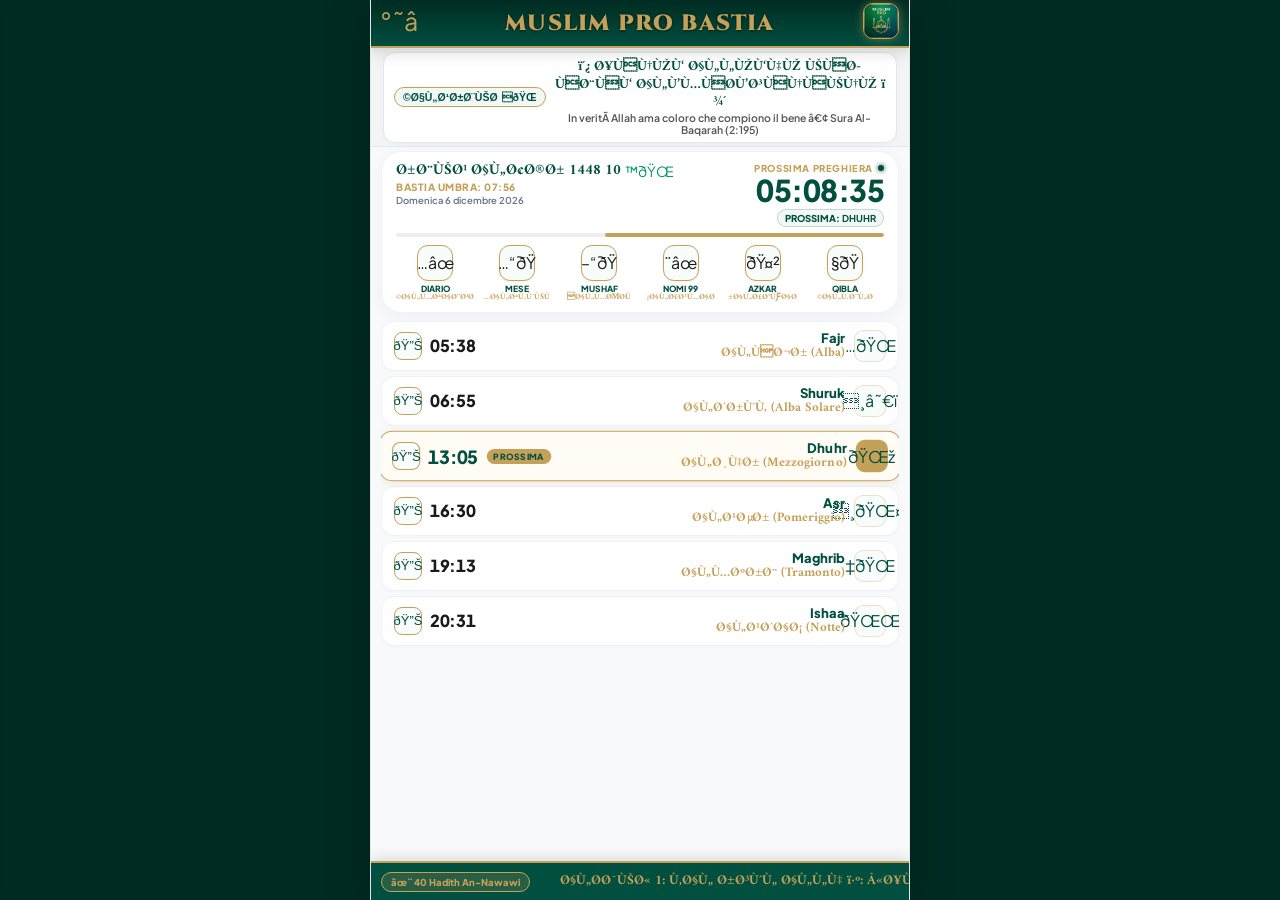
==== commit 21c93461: "Update index.html" ====
--- a/index.html
+++ b/index.html
@@ -1,27 +1,24 @@
 <!DOCTYPE html>
 <html lang="ar" dir="rtl">
-
 <head>
-  <meta charset="UTF-8">
-  <meta name="viewport"
-    content="width=device-width, initial-scale=1.0, maximum-scale=1.0, user-scalable=no, viewport-fit=cover">
-  <meta name="apple-mobile-web-app-capable" content="yes">
-  <meta name="mobile-web-app-status-bar-style" content="black-translucent">
-  <meta name="mobile-web-app-capable" content="yes">
-  <link rel="manifest" href="manifest.json">
-  <link rel="icon" type="image/png" href="icon.png">
-  <link rel="apple-touch-icon" href="icon.png">
-  <meta name="theme-color" content="#002b22">
-  <title>Muslim Pro Bastia</title>
-  <meta name="description"
-    content="Applicazione per orari di preghiera, Corano e Hadith per la comunità di Bastia, ottimizzata per smartphone, tablet e PC.">
-
-  <!-- Firebase Compat SDK per Web & PWA -->
-  <script src="https://www.gstatic.com/firebasejs/10.12.0/firebase-app-compat.js"></script>
-  <script src="https://www.gstatic.com/firebasejs/10.12.0/firebase-messaging-compat.js"></script>
-
-  <script>
-    // Early definition of image handlers to prevent reference errors during early DOM parsing
+    <meta charset="UTF-8">
+    <meta name="viewport" content="width=device-width, initial-scale=1.0, maximum-scale=1.0, user-scalable=no, viewport-fit=cover">
+    <meta name="apple-mobile-web-app-capable" content="yes">
+    <meta name="mobile-web-app-status-bar-style" content="black-translucent">
+    <meta name="mobile-web-app-capable" content="yes">
+    <link rel="manifest" href="manifest.json">
+    <link rel="icon" type="image/png" href="icon.png">
+    <link rel="apple-touch-icon" href="icon.png">
+    <meta name="theme-color" content="#002b22">
+    <title>Muslim Pro Bastia</title>
+    <meta name="description" content="Applicazione per orari di preghiera, Corano e Hadith per la comunitÃ  di Bastia, ottimizzata per smartphone, tablet e PC.">
+
+    <!-- Firebase Compat SDK per Web & PWA -->
+    <script src="https://www.gstatic.com/firebasejs/10.12.0/firebase-app-compat.js"></script>
+    <script src="https://www.gstatic.com/firebasejs/10.12.0/firebase-messaging-compat.js"></script>
+
+    <script>
+        // Early definition of image handlers to prevent reference errors during early DOM parsing
         window.onWarshPageLoaded = function() {
             var img = document.getElementById('moshaf-img');
             var loader = document.getElementById('moshaf-loader');
@@ -37,1708 +34,1357 @@
                 var pageStr = String(window.currentWarshPage).padStart(3, '0');
                 img.src = 'https://raw.githubusercontent.com/habib09-ux/Warsh_tajweed/main/' + pageStr + '.webp';
             } else if (loader) {
-                loader.innerHTML = '<div style="color:#ef4444; font-weight:bold; font-size:14px;">تعذر تحميل صفحة المصحف.<br><button onclick="loadWarshPage(window.currentWarshPage || 1)" style="margin-top:8px; padding:6px 14px; background:var(--mp-gold); border:none; border-radius:8px; cursor:pointer;">إعادة المحاولة</button></div>';
+                loader.innerHTML = '<div style="color:#ef4444; font-weight:bold; font-size:14px;">ØªØ¹Ø°Ø± ØªØ­Ù…ÙŠÙ„ ØµÙØ­Ø© Ø§Ù„Ù…ØµØ­Ù.<br><button onclick="loadWarshPage(window.currentWarshPage || 1)" style="margin-top:8px; padding:6px 14px; background:var(--mp-gold); border:none; border-radius:8px; cursor:pointer;">Ø¥Ø¹Ø§Ø¯Ø© Ø§Ù„Ù…Ø­Ø§ÙˆÙ„Ø©</button></div>';
             }
         };
-  </script>
-
-  <style>
-    @import url('https://fonts.googleapis.com/css2?family=Amiri:wght@400;700&family=Cinzel:wght@700;900&family=Plus+Jakarta+Sans:wght@400;500;600;700;800;900&display=swap');
-
-    :root {
-      --sat: env(safe-area-inset-top, 0px);
-      --sab: env(safe-area-inset-bottom, 0px);
-      --sal: env(safe-area-inset-left, 0px);
-      --sar: env(safe-area-inset-right, 0px);
-      --mp-dark: #004F3F;
-      --mp-gold: #C5A059;
-      --mp-bg: #F8F9FA;
-      --white: #ffffff;
-      --mp-emerald: #004F3F;
-      --mp-emerald-dark: #002b22;
-      --mp-emerald-light: #004F3F;
-      --mp-gold-bright: #d4af37;
-      --mp-text-primary: #1a1a1a;
-      --mp-text-sub: #555555;
-      --mp-text-muted: #777777;
-    }
-
-    * {
-      margin: 0;
-      padding: 0;
-      box-sizing: border-box;
-      -webkit-tap-highlight-color: transparent;
-    }
-
-    html,
-    body {
-      background-color: #002b22;
-      font-family: 'Plus Jakarta Sans', -apple-system, sans-serif;
-      width: 100%;
-      height: 100%;
-      min-height: 100dvh;
-      color: #1a1a1a;
-      user-select: none;
-      overflow: hidden;
-    }
-
-    body {
-      display: flex;
-      justify-content: center;
-      align-items: stretch;
-    }
-
-    /* COMPACT & BALANCED VIEWPORT (SMARTPHONE, TABLET, PC) */
-    .app-viewport {
-      width: 100%;
-      max-width: 540px;
-      height: 100dvh;
-      max-height: 100dvh;
-      background: #F8F9FA;
-      display: flex;
-      flex-direction: column;
-      position: relative;
-      box-shadow: 0 10px 40px rgba(0, 0, 0, 0.25);
-      border-left: 1px solid rgba(0, 0, 0, 0.08);
-      border-right: 1px solid rgba(0, 0, 0, 0.08);
-      overflow: hidden;
-    }
-
-    /* HEADER - COMPACT WITH SAFE-AREA INSET UNDER STATUS BAR */
-    .header {
-      width: 100%;
-      background: linear-gradient(180deg, #002b22 0%, #004F3F 100%);
-      padding-top: max(10px, var(--sat));
-      padding-bottom: 8px;
-      padding-left: max(12px, var(--sal));
-      padding-right: max(12px, var(--sar));
-      border-bottom: 2.5px solid var(--mp-gold);
-      box-shadow: 0 4px 15px rgba(0, 0, 0, 0.15);
-      flex-shrink: 0;
-      z-index: 100;
-      display: flex;
-      align-items: center;
-      justify-content: center;
-      position: relative;
-      min-height: calc(48px + var(--sat));
-    }
-
-    .menu-btn {
-      position: absolute;
-      left: max(10px, var(--sal));
-      bottom: 7px;
-      width: 36px;
-      height: 36px;
-      border-radius: 10px;
-      background: transparent;
-      border: none;
-      color: var(--mp-gold);
-      font-size: 25px;
-      display: flex;
-      align-items: center;
-      justify-content: center;
-      cursor: pointer;
-      transition: all 0.2s ease;
-      z-index: 10;
-    }
-
-    .menu-btn:hover {
-      transform: scale(1.08);
-      filter: brightness(1.2);
-    }
-
-    .menu-btn:active {
-      transform: scale(0.92);
-    }
-
-    .header-brand-wrap {
-      display: flex;
-      align-items: center;
-      justify-content: center;
-      background: transparent;
-      border: none;
-      box-shadow: none;
-      z-index: 2;
-    }
-
-    .app-title {
-      font-family: 'Cinzel', 'Plus Jakarta Sans', serif;
-      color: var(--mp-gold);
-      font-size: clamp(17px, 4.6vw, 22px);
-      font-weight: 900;
-      letter-spacing: 1.2px;
-      text-transform: uppercase;
-      line-height: 1.15;
-      text-align: center;
-      white-space: nowrap;
-      text-shadow: 0 1px 3px rgba(0, 0, 0, 0.5);
-    }
-
-    .header-logo {
-      position: absolute;
-      right: max(10px, var(--sar));
-      bottom: 7px;
-      width: 36px;
-      height: 36px;
-      border-radius: 10px;
-      background: #002b22;
-      border: 1.8px solid var(--mp-gold);
-      display: flex;
-      align-items: center;
-      justify-content: center;
-      cursor: pointer;
-      overflow: hidden;
-      box-shadow: 0 0 10px rgba(197, 160, 89, 0.5);
-      transition: all 0.2s ease;
-      padding: 0;
-      z-index: 10;
-    }
-
-    .header-logo:hover {
-      transform: scale(1.06);
-      box-shadow: 0 0 14px rgba(197, 160, 89, 0.8);
-    }
-
-    .header-logo-img {
-      width: 100%;
-      height: 100%;
-      object-fit: cover;
-      border-radius: 8px;
-      display: block;
-    }
-
-    /* QURANIC AYAH CARD - COMPACT */
-    .header-aya {
-      width: 100%;
-      padding: 4px 12px 3px;
-      flex-shrink: 0;
-      z-index: 10;
-      background: rgba(0, 0, 0, 0.02);
-      border-bottom: 1px solid #e2e8f0;
-    }
-
-    .aya-card {
-      background: #ffffff;
-      border: 1px solid #e2e8f0;
-      border-radius: 12px;
-      padding: 5px 10px;
-      box-shadow: 0 1px 4px rgba(0, 0, 0, 0.03);
-      position: relative;
-      cursor: pointer;
-      transition: border-color 0.25s ease, transform 0.2s ease;
-    }
-
-    .aya-card:hover {
-      border-color: var(--mp-gold);
-    }
-
-    .aya-card:active {
-      transform: scale(0.99);
-    }
-
-    .aya-content-wrap {
-      transition: opacity 0.28s ease, transform 0.28s ease;
-    }
-
-    .aya-content-wrap.fade-out {
-      opacity: 0;
-      transform: translateY(-4px);
-    }
-
-    .aya-top-row {
-      display: flex;
-      justify-content: space-between;
-      align-items: center;
-      gap: 8px;
-    }
-
-    .aya-ar {
-      font-family: 'Amiri', serif;
-      color: var(--mp-dark);
-      font-size: 14px;
-      font-weight: 700;
-      direction: rtl;
-      line-height: 1.25;
-      flex-grow: 1;
-      text-align: center;
-    }
-
-    .lang-switch-btn {
-      background: #f1f8f5;
-      border: 1px solid var(--mp-gold);
-      color: var(--mp-dark);
-      font-size: 10.5px;
-      font-weight: 800;
-      padding: 3px 8px;
-      border-radius: 10px;
-      cursor: pointer;
-      display: flex;
-      align-items: center;
-      gap: 4px;
-      transition: all 0.2s ease;
-      white-space: nowrap;
-      flex-shrink: 0;
-    }
-
-    .lang-switch-btn:hover {
-      background: var(--mp-gold);
-      color: var(--mp-dark);
-    }
-
-    .aya-it {
-      font-size: 10.5px;
-      color: #555555;
-      font-weight: 600;
-      text-align: center;
-      margin-top: 1px;
-      line-height: 1.2;
-    }
-
-    /* SANCTUARY DASHBOARD - COMPACT WITH NO VERTICAL OVERFLOW */
-    .dashboard {
-      width: calc(100% - 20px);
-      margin: 4px auto 6px;
-      background: var(--white);
-      border-radius: 20px;
-      padding: 10px 14px;
-      box-shadow: 0 4px 16px rgba(0, 0, 0, 0.04);
-      border: 1px solid #edf2f7;
-      flex-shrink: 0;
-      position: relative;
-      z-index: 10;
-    }
-
-    .dash-info {
-      display: flex;
-      justify-content: space-between;
-      align-items: flex-start;
-      margin-bottom: 6px;
-    }
-
-    .dash-left {
-      text-align: start;
-    }
-
-    .timer-tag {
-      font-size: 9.5px;
-      font-weight: 800;
-      color: var(--mp-gold);
-      text-transform: uppercase;
-      letter-spacing: 0.6px;
-      display: flex;
-      align-items: center;
-      gap: 5px;
-      margin-bottom: 1px;
-    }
-
-    .timer-tag .dot {
-      width: 6px;
-      height: 6px;
-      border-radius: 50%;
-      background: var(--mp-dark);
-      box-shadow: 0 0 5px var(--mp-dark);
-      animation: pulse-green 1.8s infinite;
-    }
-
-    @keyframes pulse-green {
-
-      0%,
-      100% {
-        opacity: 1;
-        transform: scale(1);
-      }
-
-      50% {
-        opacity: 0.4;
-        transform: scale(0.8);
-      }
-    }
-
-    .timer-main {
-      font-size: clamp(24px, 6.2vw, 30px);
-      font-weight: 900;
-      color: var(--mp-dark);
-      letter-spacing: -0.5px;
-      line-height: 1;
-      font-variant-numeric: tabular-nums;
-    }
-
-    .next-prayer-pill {
-      display: inline-block;
-      background: #f1f8f5;
-      color: var(--mp-dark);
-      border: 1px solid rgba(0, 79, 63, 0.2);
-      padding: 2px 7px;
-      border-radius: 10px;
-      font-size: 9.5px;
-      font-weight: 800;
-      margin-top: 3px;
-      text-transform: uppercase;
-    }
-
-    .date-box {
-      text-align: end;
-    }
-
-    .date-hijri-wrap {
-      display: flex;
-      align-items: center;
-      gap: 4px;
-      justify-content: flex-end;
-    }
-
-    .date-hijri {
-      font-family: 'Amiri', serif;
-      font-size: 15px;
-      font-weight: 800;
-      color: var(--mp-dark);
-      direction: rtl;
-      line-height: 1.2;
-    }
-
-    .city-label {
-      font-size: 10px;
-      font-weight: 800;
-      color: var(--mp-gold);
-      text-transform: uppercase;
-      letter-spacing: 0.5px;
-      margin-top: 1px;
-    }
-
-    .solar-date-txt {
-      font-size: 9.5px;
-      color: #64748b;
-      font-weight: 600;
-      margin-top: 1px;
-    }
-
-    /* PROGRESS BAR */
-    .progress-container {
-      width: 100%;
-      background: #eee;
-      height: 4px;
-      border-radius: 6px;
-      overflow: hidden;
-      margin: 6px 0 8px;
-      position: relative;
-    }
-
-    .progress-bar {
-      width: 0%;
-      height: 100%;
-      background: var(--mp-gold);
-      border-radius: 6px;
-      transition: width 0.4s ease;
-    }
-
-    /* ACTION BUBBLES - COMPACT */
-    .action-bubbles {
-      display: flex !important;
-      flex-direction: row !important;
-      justify-content: space-between;
-      align-items: center;
-      width: 100%;
-      gap: 3px;
-    }
-
-    .bubble-item {
-      display: flex;
-      flex-direction: column;
-      align-items: center;
-      gap: 3px;
-      flex: 1;
-      cursor: pointer;
-      transition: transform 0.2s ease;
-      min-width: 0;
-    }
-
-    .bubble-item:hover {
-      transform: translateY(-1.5px);
-    }
-
-    .bubble-item:active {
-      transform: scale(0.93);
-    }
-
-    .bubble-circle {
-      width: 36px;
-      height: 36px;
-      background: #f8fcfb;
-      border-radius: 11px;
-      display: flex;
-      align-items: center;
-      justify-content: center;
-      font-size: 16px;
-      border: 1.2px solid var(--mp-gold);
-      box-shadow: 0 2px 4px rgba(0, 0, 0, 0.04);
-      transition: all 0.2s ease;
-    }
-
-    .bubble-item:hover .bubble-circle {
-      border-color: var(--mp-dark);
-      box-shadow: 0 3px 8px rgba(0, 79, 63, 0.15);
-      background: #ffffff;
-    }
-
-    .bubble-label {
-      font-size: 8.5px;
-      font-weight: 800;
-      color: var(--mp-dark);
-      text-transform: uppercase;
-      display: flex;
-      flex-direction: column;
-      align-items: center;
-      line-height: 1.1;
-      white-space: nowrap;
-    }
-
-    .bubble-label small {
-      font-size: 8px;
-      font-weight: 700;
-      color: var(--mp-gold);
-      font-family: 'Amiri', serif;
-    }
-
-    /* PRAYER TIMELINE CARDS - FLEX AUTO-SCROLL (NEVER PUSHES FOOTER OFF-SCREEN) */
-    .prayer-list {
-      width: calc(100% - 20px);
-      margin: 0 auto;
-      flex: 1 1 0px;
-      min-height: 0;
-      overflow-y: auto;
-      display: flex;
-      flex-direction: column;
-      gap: 5px;
-      padding: 2px 0 6px;
-      z-index: 10;
-      scrollbar-width: thin;
-    }
-
-    .prayer-list::-webkit-scrollbar {
-      width: 3px;
-    }
-
-    .prayer-list::-webkit-scrollbar-thumb {
-      background: rgba(0, 79, 63, 0.2);
-      border-radius: 3px;
-    }
-
-    .prayer-card {
-      display: flex;
-      justify-content: space-between;
-      align-items: center;
-      background: var(--white);
-      padding: 8px 12px;
-      border-radius: 13px;
-      box-shadow: 0 1px 4px rgba(0, 0, 0, 0.02);
-      border: 1px solid #edf2f7;
-      transition: all 0.2s ease;
-      flex-shrink: 0;
-    }
-
-    .prayer-card:hover {
-      transform: translateY(-1px);
-      border-color: var(--mp-gold);
-      box-shadow: 0 2px 8px rgba(0, 0, 0, 0.04);
-    }
-
-    .prayer-card.active {
-      background: #FFFCF5;
-      border: 1.8px solid var(--mp-gold);
-      box-shadow: 0 2px 10px rgba(197, 160, 89, 0.16);
-      transform: scale(1.008);
-    }
-
-    .prayer-card-left {
-      display: flex;
-      align-items: center;
-      gap: 9px;
-    }
-
-    .prayer-icon-badge {
-      width: 32px;
-      height: 32px;
-      border-radius: 9px;
-      background: #f8fcfb;
-      display: flex;
-      align-items: center;
-      justify-content: center;
-      font-size: 16px;
-      border: 1px solid rgba(197, 160, 89, 0.3);
-      flex-shrink: 0;
-      color: var(--mp-dark);
-    }
-
-    .prayer-card.active .prayer-icon-badge {
-      background: var(--mp-gold);
-      border-color: var(--mp-gold);
-      color: var(--mp-dark);
-    }
-
-    .prayer-names-col {
-      display: flex;
-      flex-direction: column;
-      text-align: start;
-    }
-
-    .p-name {
-      font-size: 13px;
-      font-weight: 800;
-      color: var(--mp-dark);
-      line-height: 1.15;
-    }
-
-    .prayer-card.active .p-name {
-      color: var(--mp-dark);
-    }
-
-    .p-name-ar {
-      font-family: 'Amiri', serif;
-      font-size: 13px;
-      color: var(--mp-gold);
-      font-weight: 700;
-      direction: rtl;
-      line-height: 1.1;
-    }
-
-    .prayer-card-right {
-      display: flex;
-      align-items: center;
-      gap: 8px;
-    }
-
-    .next-pill-badge {
-      font-size: 8.5px;
-      font-weight: 900;
-      background: var(--mp-gold);
-      color: var(--mp-dark);
-      padding: 2px 7px;
-      border-radius: 8px;
-      letter-spacing: 0.4px;
-      animation: pulse-badge 2s infinite;
-    }
-
-    @keyframes pulse-badge {
-
-      0%,
-      100% {
-        opacity: 1;
-        transform: scale(1);
-      }
-
-      50% {
-        opacity: 0.85;
-        transform: scale(0.96);
-      }
-    }
-
-    .p-time {
-      font-size: 16.5px;
-      font-weight: 900;
-      color: #1a1a1a;
-      font-variant-numeric: tabular-nums;
-      letter-spacing: -0.3px;
-    }
-
-    .prayer-card.active .p-time {
-      font-size: 18px;
-      color: var(--mp-dark);
-    }
-
-    .p-audio-btn {
-      background: #f8fcfb;
-      border: 1px solid var(--mp-gold);
-      font-size: 13px;
-      cursor: pointer;
-      color: var(--mp-dark);
-      width: 28px;
-      height: 28px;
-      display: flex;
-      align-items: center;
-      justify-content: center;
-      border-radius: 8px;
-      transition: all 0.2s ease;
-    }
-
-    .p-audio-btn:hover {
-      background: var(--mp-gold);
-      color: var(--mp-dark);
-    }
-
-    .p-audio-btn:active {
-      transform: scale(0.92);
-    }
-
-    /* HADITH FOOTER TICKER - PINNED AT BOTTOM & FULLY VISIBLE WITH SAFE-AREA INSET BOTTOM */
-    .hadith-footer {
-      width: 100%;
-      background: var(--mp-dark);
-      padding-top: 6px;
-      padding-bottom: max(6px, calc(4px + var(--sab)));
-      border-top: 2px solid var(--mp-gold);
-      overflow: hidden;
-      flex-shrink: 0;
-      direction: ltr !important;
-      position: relative;
-      display: flex;
-      align-items: center;
-      z-index: 100;
-      box-shadow: 0 -3px 12px rgba(0, 0, 0, 0.12);
-    }
-
-    .hadith-badge {
-      background: rgba(197, 160, 89, 0.2);
-      color: var(--mp-gold);
-      font-size: 9.5px;
-      font-weight: 800;
-      padding: 3px 9px;
-      border-radius: 10px;
-      margin-left: 10px;
-      white-space: nowrap;
-      z-index: 5;
-      border: 1px solid var(--mp-gold);
-    }
-
-    .hadith-marquee-wrapper {
-      flex-grow: 1;
-      overflow: hidden;
-      position: relative;
-    }
-
-    .hadith-track {
-      display: flex;
-      width: max-content;
-      animation: marquee-rtl 950s linear infinite;
-    }
-
-    .hadith-footer:hover .hadith-track,
-    .hadith-footer:active .hadith-track {
-      animation-play-state: paused;
-    }
-
-    .hadith-text {
-      color: var(--mp-gold);
-      font-weight: 600;
-      font-size: 13.5px;
-      padding: 0 30px;
-      direction: rtl;
-      white-space: nowrap;
-      font-family: 'Amiri', serif;
-    }
-
-    .hadith-sep {
-      color: #ffffff;
-      font-size: 14px;
-      font-weight: 900;
-      padding: 0 14px;
-      vertical-align: middle;
-    }
-
-    @keyframes marquee-rtl {
-      0% {
-        transform: translateX(0);
-      }
-
-      100% {
-        transform: translateX(-50%);
-      }
-    }
-
-    /* SIDEBAR */
-    .sidebar {
-      position: fixed;
-      top: 0;
-      left: -350px;
-      width: 320px;
-      height: 100%;
-      background: var(--mp-dark);
-      z-index: 2500;
-      transition: 0.35s cubic-bezier(0.16, 1, 0.3, 1);
-      padding: max(25px, var(--sat)) 20px calc(20px + var(--sab));
-      color: #ffffff;
-      overflow-y: auto;
-      text-align: right;
-      box-shadow: 5px 0 25px rgba(0, 0, 0, 0.3);
-      border-right: none;
-    }
-
-    .sidebar.open {
-      left: 0;
-    }
-
-    .sidebar h2 {
-      color: var(--mp-gold);
-      font-size: 19px;
-      font-weight: 800;
-      margin-bottom: 14px;
-      border-bottom: 1px solid rgba(255, 255, 255, 0.1);
-      padding-bottom: 10px;
-      text-align: center;
-    }
-
-    .sidebar-lang-box {
-      background: rgba(0, 0, 0, 0.15);
-      padding: 10px;
-      border-radius: 12px;
-      border: 1px solid rgba(197, 160, 89, 0.3);
-      margin-bottom: 10px;
-      text-align: center;
-    }
-
-    .sidebar-lang-grid {
-      display: grid;
-      grid-template-columns: 1fr 1fr;
-      gap: 6px;
-      margin-top: 4px;
-    }
-
-    .lang-choice-btn {
-      padding: 8px 6px;
-      border-radius: 8px;
-      font-size: 12px;
-      font-weight: 700;
-      cursor: pointer;
-      border: 1.5px solid rgba(197, 160, 89, 0.3);
-      background: rgba(255, 255, 255, 0.08);
-      color: #ffffff;
-      transition: all 0.2s ease;
-    }
-
-    .lang-choice-btn.active {
-      background: var(--mp-gold);
-      border-color: var(--mp-gold);
-      color: var(--mp-dark);
-      font-weight: 800;
-    }
-
-    .sidebar-btn {
-      width: 100%;
-      padding: 11px 14px;
-      border-radius: 12px;
-      margin-top: 8px;
-      font-weight: 700;
-      cursor: pointer;
-      border: 1px solid rgba(255, 255, 255, 0.15);
-      font-size: 13.5px;
-      text-align: center;
-      transition: all 0.2s ease;
-      display: flex;
-      align-items: center;
-      justify-content: center;
-      gap: 8px;
-      background: rgba(255, 255, 255, 0.08);
-      color: #ffffff;
-    }
-
-    .sidebar-btn:hover {
-      background: rgba(255, 255, 255, 0.15);
-    }
-
-    .sidebar-btn:active {
-      transform: scale(0.96);
-    }
-
-    .btn-gold {
-      background: var(--mp-gold);
-      color: var(--mp-dark);
-      font-weight: 800;
-      border: none;
-      box-shadow: 0 4px 12px rgba(0, 0, 0, 0.15);
-    }
-
-    /* IN-APP ATHAN POPUP BANNER */
-    .athan-banner-popup {
-      position: fixed;
-      top: -120px;
-      left: 50%;
-      transform: translateX(-50%);
-      width: calc(100% - 24px);
-      max-width: 440px;
-      background: linear-gradient(135deg, #022319 0%, #01140e 100%);
-      border: 2px solid var(--mp-gold);
-      border-radius: 14px;
-      padding: 12px 14px;
-      color: #ffffff;
-      box-shadow: 0 10px 30px rgba(0, 0, 0, 0.6), 0 0 18px rgba(197, 160, 89, 0.45);
-      z-index: 99999;
-      display: flex;
-      align-items: center;
-      gap: 10px;
-      transition: top 0.4s cubic-bezier(0.175, 0.885, 0.32, 1.275);
-      pointer-events: auto;
-    }
-
-    .athan-banner-popup.show {
-      top: max(14px, var(--sat));
-    }
-
-    .athan-banner-icon {
-      width: 40px;
-      height: 40px;
-      min-width: 40px;
-      border-radius: 10px;
-      background: rgba(197, 160, 89, 0.15);
-      border: 1.5px solid var(--mp-gold);
-      display: flex;
-      align-items: center;
-      justify-content: center;
-      font-size: 22px;
-    }
-
-    .athan-banner-content {
-      flex: 1;
-      min-width: 0;
-    }
-
-    .athan-banner-title {
-      font-size: 13px;
-      font-weight: 800;
-      color: var(--mp-gold);
-      margin-bottom: 2px;
-      display: flex;
-      align-items: center;
-      justify-content: space-between;
-    }
-
-    .athan-banner-desc {
-      font-size: 11.5px;
-      color: #e2e8f0;
-      line-height: 1.3;
-    }
-
-    .athan-banner-close {
-      background: rgba(255, 255, 255, 0.12);
-      border: 1px solid rgba(255, 255, 255, 0.2);
-      color: #ffffff;
-      border-radius: 6px;
-      width: 24px;
-      height: 24px;
-      display: flex;
-      align-items: center;
-      justify-content: center;
-      cursor: pointer;
-      font-size: 12px;
-    }
-
-    /* MODALS */
-    .modal-overlay {
-      position: fixed;
-      top: 0;
-      left: 0;
-      width: 100%;
-      height: 100%;
-      background: rgba(0, 0, 0, 0.85);
-      backdrop-filter: blur(6px);
-      -webkit-backdrop-filter: blur(6px);
-      z-index: 3000;
-      display: none;
-      align-items: center;
-      justify-content: center;
-      padding: 14px;
-      animation: fadeIn 0.25s ease;
-    }
-
-    @keyframes fadeIn {
-      from {
-        opacity: 0;
-      }
-
-      to {
-        opacity: 1;
-      }
-    }
-
-    .modal-card {
-      background: #ffffff;
-      width: 100%;
-      max-width: 460px;
-      padding: 20px;
-      border-radius: 22px;
-      border: 2px solid var(--mp-gold);
-      text-align: center;
-      max-height: 86vh;
-      overflow-y: auto;
-      color: #333333;
-      box-shadow: 0 20px 40px rgba(0, 0, 0, 0.25);
-      animation: slideUp 0.3s cubic-bezier(0.16, 1, 0.3, 1);
-    }
-
-    @keyframes slideUp {
-      from {
-        transform: translateY(16px);
-        opacity: 0;
-      }
-
-      to {
-        transform: translateY(0);
-        opacity: 1;
-      }
-    }
-
-    .names-grid {
-      display: grid;
-      grid-template-columns: repeat(3, 1fr);
-      gap: 6px;
-      margin-top: 12px;
-    }
-
-    .gold-item {
-      background: #FFFCF5;
-      padding: 8px 3px;
-      border-radius: 10px;
-      border: 1.2px solid var(--mp-gold);
-      font-size: 10px;
-      font-weight: bold;
-      text-align: center;
-      color: #333333;
-    }
-
-    .gold-item b {
-      display: block;
-      font-size: 15px;
-      color: var(--mp-dark);
-      font-family: 'Amiri', serif;
-      margin-bottom: 1px;
-    }
-
-    /* CALENDAR TABLE */
-    .timetable-scroll {
-      width: 100%;
-      overflow-x: auto;
-      margin-top: 10px;
-      border-radius: 12px;
-      border: 1px solid #e2e8f0;
-    }
-
-    .timetable-view {
-      width: 100%;
-      border-collapse: collapse;
-      text-align: center;
-      font-size: 11.5px;
-    }
-
-    .timetable-view th {
-      background: var(--mp-dark);
-      color: var(--mp-gold);
-      padding: 8px 5px;
-      font-weight: 800;
-      font-size: 10.5px;
-    }
-
-    .timetable-view td {
-      padding: 7px 4px;
-      border-bottom: 1px solid #eee;
-      font-size: 11px;
-      color: #333333;
-    }
-
-    .timetable-view tr:nth-child(even) {
-      background: #fafafa;
-    }
-
-    .timetable-view tr.current-day-row {
-      background: #FFFCF5 !important;
-      font-weight: 800;
-      outline: 2px solid var(--mp-gold);
-      color: var(--mp-dark);
-    }
-
-    /* COMPASS */
-    .compass-ui {
-      width: 240px;
-      height: 240px;
-      margin: 0 auto;
-      border: 4px solid var(--mp-gold);
-      border-radius: 50%;
-      position: relative;
-      background: radial-gradient(circle at center, #01372b 0%, #001f18 70%, #00120e 100%);
-      display: flex;
-      align-items: center;
-      justify-content: center;
-      overflow: hidden;
-      box-shadow: 0 10px 35px rgba(0, 0, 0, 0.5), inset 0 0 25px rgba(0, 0, 0, 0.8);
-    }
-
-    .compass-center-indicator {
-      position: absolute;
-      top: 7px;
-      left: 50%;
-      transform: translateX(-50%);
-      width: 0;
-      height: 0;
-      border-left: 8px solid transparent;
-      border-right: 8px solid transparent;
-      border-top: 14px solid #ef4444;
-      z-index: 10;
-    }
-
-    .compass-aligned-ring {
-      position: absolute;
-      inset: -2px;
-      border-radius: 50%;
-      border: 4px solid #22c55e;
-      opacity: 0;
-      transition: opacity 0.3s ease;
-      pointer-events: none;
-      box-shadow: 0 0 30px rgba(34, 197, 94, 0.9);
-    }
-
-    .compass-aligned-ring.active {
-      opacity: 1;
-    }
-
-    #compass-disk {
-      width: 100%;
-      height: 100%;
-      border-radius: 50%;
-      transition: transform 0.08s cubic-bezier(0.1, 0.7, 0.1, 1);
-      display: flex;
-      flex-direction: column;
-      align-items: center;
-      justify-content: space-between;
-      padding: 10px;
-      color: var(--mp-gold);
-      position: relative;
-      will-change: transform;
-    }
-
-    /* MUSHAF WARSH FULL-SCREEN PURE READER */
-    .moshaf-reader-overlay {
-      position: fixed;
-      top: 0;
-      left: 0;
-      right: 0;
-      bottom: 0;
-      width: 100vw;
-      height: 100%;
-      height: 100dvh;
-      height: -webkit-fill-available;
-      background: #000000;
-      z-index: 99999;
-      display: none;
-      flex-direction: column;
-      align-items: center;
-      justify-content: center;
-      color: #ffffff;
-      overflow: hidden;
-      margin: 0;
-      padding: 0;
-      user-select: none;
-      -webkit-user-select: none;
-      touch-action: pan-y;
-      animation: fadeIn 0.2s ease;
-    }
-
-    .moshaf-reader-overlay.active,
-    #moshaf-modal.active {
-      display: flex !important;
-    }
-
-    .moshaf-reader-container {
-      width: 100vw;
-      height: 100%;
-      height: 100dvh;
-      height: -webkit-fill-available;
-      max-width: 100vw !important;
-      display: flex;
-      flex-direction: column;
-      background: #000000;
-      position: relative;
-      overflow: hidden;
-      margin: 0;
-      padding: 0;
-    }
-
-    /* Floating discreet close button in pure mode */
-    .moshaf-floating-exit {
-      position: absolute;
-      top: max(14px, var(--sat));
-      left: 14px;
-      z-index: 120;
-      width: 38px;
-      height: 38px;
-      border-radius: 50%;
-      background: rgba(0, 0, 0, 0.45);
-      border: 1px solid rgba(197, 160, 89, 0.5);
-      color: var(--mp-gold);
-      font-size: 18px;
-      font-weight: 700;
-      display: flex;
-      align-items: center;
-      justify-content: center;
-      cursor: pointer;
-      backdrop-filter: blur(8px);
-      transition: opacity 0.3s ease, transform 0.2s ease;
-      opacity: 0.25;
-    }
-
-    .moshaf-floating-exit:hover,
-    .moshaf-floating-exit:active {
-      opacity: 1;
-      transform: scale(1.08);
-      background: rgba(0, 0, 0, 0.8);
-    }
-
-    #moshaf-modal.show-controls .moshaf-floating-exit {
-      opacity: 0;
-      pointer-events: none;
-    }
-
-    /* Top Controls Overlay (Hidden by default; reveals on Center Tap) */
-    .moshaf-controls-top {
-      position: absolute;
-      top: 0;
-      left: 0;
-      right: 0;
-      z-index: 110;
-      transform: translateY(-105%);
-      opacity: 0;
-      pointer-events: none;
-      transition: transform 0.28s cubic-bezier(0.16, 1, 0.3, 1), opacity 0.24s ease;
-      box-shadow: 0 4px 25px rgba(0, 0, 0, 0.85);
-    }
-
-    #moshaf-modal.show-controls .moshaf-controls-top {
-      transform: translateY(0);
-      opacity: 1;
-      pointer-events: auto;
-    }
-
-    .moshaf-topbar {
-      background: rgba(1, 20, 14, 0.96);
-      backdrop-filter: blur(10px);
-      border-bottom: 2px solid var(--mp-gold);
-      padding: max(10px, var(--sat)) 14px 10px;
-      display: flex;
-      align-items: center;
-      justify-content: space-between;
-      gap: 8px;
-      flex-shrink: 0;
-    }
-
-    .moshaf-header-info {
-      display: flex;
-      flex-direction: column;
-      align-items: center;
-      flex-grow: 1;
-      text-align: center;
-    }
-
-    .moshaf-title {
-      font-size: 14px;
-      font-weight: 800;
-      color: var(--mp-gold);
-      font-family: 'Amiri', serif;
-    }
-
-    .moshaf-subtitle {
-      font-size: 11px;
-      color: #e2e8f0;
-      font-weight: 600;
-    }
-
-    .moshaf-btn-icon {
-      background: rgba(255, 255, 255, 0.12);
-      border: 1px solid var(--mp-gold);
-      color: var(--mp-gold);
-      width: 36px;
-      height: 36px;
-      border-radius: 9px;
-      font-size: 16px;
-      display: flex;
-      align-items: center;
-      justify-content: center;
-      cursor: pointer;
-      flex-shrink: 0;
-    }
-
-    .moshaf-nav-bar {
-      background: rgba(2, 32, 24, 0.95);
-      backdrop-filter: blur(10px);
-      border-bottom: 1px solid rgba(197, 160, 89, 0.3);
-      padding: 8px 12px;
-      display: flex;
-      align-items: center;
-      justify-content: space-between;
-      gap: 8px;
-      flex-shrink: 0;
-      font-size: 11.5px;
-    }
-
-    .moshaf-select {
-      background: #01150f;
-      color: #f8fafc;
-      border: 1px solid var(--mp-gold);
-      border-radius: 6px;
-      padding: 5px 8px;
-      font-size: 11.5px;
-      font-family: 'Amiri', serif;
-      font-weight: bold;
-      outline: none;
-      max-width: 170px;
-    }
-
-    .moshaf-page-jump {
-      display: flex;
-      align-items: center;
-      gap: 4px;
-      font-weight: 700;
-      color: var(--mp-gold);
-      font-size: 11.5px;
-    }
-
-    .moshaf-page-jump input {
-      width: 52px;
-      text-align: center;
-      background: #01150f;
-      color: #ffffff;
-      border: 1px solid var(--mp-gold);
-      border-radius: 6px;
-      padding: 3px 2px;
-      font-size: 12px;
-      font-weight: 800;
-    }
-
-    .moshaf-zoom-btns {
-      display: flex;
-      align-items: center;
-      gap: 4px;
-    }
-
-    .moshaf-zoom-btns button {
-      background: rgba(255, 255, 255, 0.1);
-      border: 1px solid rgba(197, 160, 89, 0.5);
-      color: #ffffff;
-      border-radius: 6px;
-      padding: 3px 8px;
-      font-size: 11px;
-      font-weight: bold;
-      cursor: pointer;
-    }
-
-    /* 100% PURE FULL SCREEN VIEWPORT */
-    .moshaf-page-viewport {
-      position: absolute;
-      top: 0;
-      left: 0;
-      right: 0;
-      bottom: 0;
-      width: 100vw;
-      height: 100%;
-      height: 100dvh;
-      height: -webkit-fill-available;
-      display: flex;
-      align-items: center;
-      justify-content: center;
-      background: #000000;
-      cursor: pointer;
-      overflow: hidden;
-      padding: 0;
-      margin: 0;
-      touch-action: pan-y;
-    }
-
-    .moshaf-page-wrapper {
-      width: 100%;
-      height: 100%;
-      display: flex;
-      align-items: center;
-      justify-content: center;
-      position: relative;
-      padding: 0;
-      perspective: 1600px;
-      will-change: transform, filter;
-    }
-
-    /* Real Arabic Book Page Turn Animations (Spine on the Right) */
-    .moshaf-page-wrapper.turn-next {
-      animation: realBookFlipNext 0.32s cubic-bezier(0.2, 0.8, 0.25, 1) forwards;
-      transform-origin: right center;
-    }
-
-    .moshaf-page-wrapper.turn-prev {
-      animation: realBookFlipPrev 0.32s cubic-bezier(0.2, 0.8, 0.25, 1) forwards;
-      transform-origin: left center;
-    }
-
-    @keyframes realBookFlipNext {
-      0% {
-        transform: perspective(1600px) rotateY(0deg) scale(1);
-        filter: brightness(1);
-      }
-
-      35% {
-        transform: perspective(1600px) rotateY(24deg) translate3d(14px, 0, -20px) scale(0.97);
-        filter: brightness(0.9) drop-shadow(14px 0 22px rgba(0, 0, 0, 0.65));
-      }
-
-      100% {
-        transform: perspective(1600px) rotateY(0deg) translate3d(0, 0, 0) scale(1);
-        filter: brightness(1);
-      }
-    }
-
-    @keyframes realBookFlipPrev {
-      0% {
-        transform: perspective(1600px) rotateY(0deg) scale(1);
-        filter: brightness(1);
-      }
-
-      35% {
-        transform: perspective(1600px) rotateY(-24deg) translate3d(-14px, 0, -20px) scale(0.97);
-        filter: brightness(0.9) drop-shadow(-14px 0 22px rgba(0, 0, 0, 0.65));
-      }
-
-      100% {
-        transform: perspective(1600px) rotateY(0deg) translate3d(0, 0, 0) scale(1);
-        filter: brightness(1);
-      }
-    }
-
-    .moshaf-img {
-      display: block;
-      margin: 0 auto;
-      border-radius: 0;
-      user-select: none;
-      -webkit-user-drag: none;
-      pointer-events: none;
-      transition: opacity 0.2s ease;
-    }
-
-    /* Mobile phones: occupies 100% of the phone's space edge-to-edge */
-    @media (max-width: 768px) {
-      .moshaf-img {
-        width: 100vw !important;
-        height: 100% !important;
-        height: 100dvh !important;
-        height: 100vh !important;
-        height: -webkit-fill-available !important;
-        max-width: 100vw !important;
-        max-height: 100dvh !important;
-        object-fit: fill !important;
-        box-shadow: none !important;
-      }
-
-      .moshaf-page-wrapper {
-        width: 100vw !important;
-        height: 100% !important;
-        height: 100dvh !important;
-        height: 100vh !important;
-        height: -webkit-fill-available !important;
-      }
-    }
-
-    /* Tablet & Desktop: centered natural ratio */
-    @media (min-width: 769px) {
-      .moshaf-img {
-        height: 100vh;
-        height: 100dvh;
-        width: auto;
-        max-width: 100vw;
-        max-height: 100vh;
-        object-fit: contain;
-        box-shadow: 0 0 45px rgba(0, 0, 0, 0.95);
-      }
-    }
-
-    /* Subtle Page Indicator Toast */
-    .moshaf-toast {
-      position: absolute;
-      bottom: max(18px, var(--sab));
-      left: 50%;
-      transform: translateX(-50%) translateY(15px);
-      background: rgba(1, 20, 14, 0.88);
-      border: 1px solid var(--mp-gold);
-      color: #ffffff;
-      font-size: 13px;
-      font-weight: 800;
-      font-family: 'Amiri', serif;
-      padding: 6px 16px;
-      border-radius: 20px;
-      pointer-events: none;
-      opacity: 0;
-      transition: opacity 0.28s ease, transform 0.28s ease;
-      z-index: 90;
-      backdrop-filter: blur(8px);
-      box-shadow: 0 4px 20px rgba(0, 0, 0, 0.7);
-    }
-
-    .moshaf-toast.visible {
-      opacity: 1;
-      transform: translateX(-50%) translateY(0);
-    }
-
-    /* Bottom Controls Bar (Hidden in pure mode; reveals on Center Tap) */
-    .moshaf-bottom-bar {
-      position: absolute;
-      bottom: 0;
-      left: 0;
-      right: 0;
-      z-index: 110;
-      background: rgba(1, 20, 14, 0.96);
-      backdrop-filter: blur(10px);
-      border-top: 2px solid var(--mp-gold);
-      padding: 8px 14px max(8px, var(--sab));
-      display: flex;
-      align-items: center;
-      justify-content: space-between;
-      transform: translateY(105%);
-      opacity: 0;
-      pointer-events: none;
-      transition: transform 0.28s cubic-bezier(0.16, 1, 0.3, 1), opacity 0.24s ease;
-      box-shadow: 0 -4px 25px rgba(0, 0, 0, 0.85);
-    }
-
-    #moshaf-modal.show-controls .moshaf-bottom-bar {
-      transform: translateY(0);
-      opacity: 1;
-      pointer-events: auto;
-    }
-
-    .moshaf-nav-arrow-btn {
-      background: rgba(255, 255, 255, 0.1);
-      border: 1px solid var(--mp-gold);
-      color: var(--mp-gold);
-      padding: 6px 14px;
-      border-radius: 10px;
-      font-weight: 800;
-      font-size: 12.5px;
-      cursor: pointer;
-      font-family: 'Amiri', serif;
-    }
-
-    .moshaf-counter-badge {
-      font-size: 12px;
-      font-weight: 900;
-      color: #ffffff;
-      background: rgba(0, 0, 0, 0.4);
-      border: 1px solid rgba(197, 160, 89, 0.4);
-      padding: 4px 12px;
-      border-radius: 10px;
-    }
-
-    .moshaf-loader {
-      position: absolute;
-      top: 50%;
-      left: 50%;
-      transform: translate(-50%, -50%);
-      display: flex;
-      flex-direction: column;
-      align-items: center;
-      gap: 8px;
-      color: var(--mp-dark);
-      font-weight: bold;
-      font-size: 13px;
-      z-index: 5;
-      background: rgba(255, 255, 255, 0.95);
-      padding: 14px 20px;
-      border-radius: 14px;
-      box-shadow: 0 4px 20px rgba(0, 0, 0, 0.4);
-    }
-
-    .moshaf-spinner {
-      width: 28px;
-      height: 28px;
-      border: 3px solid rgba(0, 79, 63, 0.2);
-      border-top-color: var(--mp-dark);
-      border-radius: 50%;
-      animation: spin 0.8s linear infinite;
-    }
-
-    @keyframes spin {
-      to {
-        transform: rotate(360deg);
-      }
-    }
-
-    /* TAJWEED GUIDE */
-    .tajweed-guide-overlay {
-      position: absolute;
-      inset: 0;
-      background: rgba(0, 0, 0, 0.75);
-      backdrop-filter: blur(4px);
-      z-index: 50;
-      display: flex;
-      align-items: center;
-      justify-content: center;
-      padding: 14px;
-    }
-
-    .tajweed-guide-card {
-      background: #ffffff;
-      border: 2px solid var(--mp-gold);
-      border-radius: 18px;
-      padding: 16px 18px;
-      max-width: 420px;
-      width: 100%;
-      color: #333333;
-      text-align: right;
-      direction: rtl;
-      max-height: 85vh;
-      overflow-y: auto;
-    }
-
-    .tajweed-guide-header {
-      display: flex;
-      justify-content: space-between;
-      align-items: center;
-      border-bottom: 2px solid var(--mp-gold);
-      padding-bottom: 6px;
-      margin-bottom: 10px;
-    }
-
-    .tajweed-legend-grid {
-      display: flex;
-      flex-direction: column;
-      gap: 6px;
-    }
-
-    .tajweed-rule-row {
-      display: flex;
-      align-items: center;
-      gap: 8px;
-      background: #FFFCF5;
-      padding: 6px 8px;
-      border-radius: 8px;
-      border: 1px solid rgba(197, 160, 89, 0.3);
-    }
-
-    .tajweed-color-badge {
-      padding: 2px 6px;
-      border-radius: 5px;
-      font-size: 10.5px;
-      font-weight: 800;
-      white-space: nowrap;
-      flex-shrink: 0;
-      min-width: 80px;
-      text-align: center;
-    }
-
-    .tajweed-desc {
-      font-size: 11.5px;
-      color: #333333;
-      line-height: 1.3;
-    }
-  </style>
+    </script>
+
+    <style>
+        @import url('https://fonts.googleapis.com/css2?family=Amiri:wght@400;700&family=Cinzel:wght@700;900&family=Plus+Jakarta+Sans:wght@400;500;600;700;800;900&display=swap');
+        
+        :root {
+            --sat: env(safe-area-inset-top, 0px);
+            --sab: env(safe-area-inset-bottom, 0px);
+            --sal: env(safe-area-inset-left, 0px);
+            --sar: env(safe-area-inset-right, 0px);
+            --mp-dark: #004F3F;
+            --mp-gold: #C5A059;
+            --mp-bg: #F8F9FA;
+            --white: #ffffff;
+            --mp-emerald: #004F3F;
+            --mp-emerald-dark: #002b22;
+            --mp-emerald-light: #004F3F;
+            --mp-gold-bright: #d4af37;
+            --mp-text-primary: #1a1a1a;
+            --mp-text-sub: #555555;
+            --mp-text-muted: #777777;
+        }
+
+        * { margin: 0; padding: 0; box-sizing: border-box; -webkit-tap-highlight-color: transparent; }
+        
+        html, body { 
+            background-color: #002b22;
+            font-family: 'Plus Jakarta Sans', -apple-system, sans-serif;
+            width: 100%;
+            height: 100%;
+            min-height: 100dvh;
+            color: #1a1a1a;
+            user-select: none;
+            overflow: hidden;
+        }
+
+        body {
+            display: flex; 
+            justify-content: center;
+            align-items: stretch;
+        }
+
+        /* COMPACT & BALANCED VIEWPORT (SMARTPHONE, TABLET, PC) */
+        .app-viewport {
+            width: 100%;
+            max-width: 540px;
+            height: 100dvh;
+            max-height: 100dvh;
+            background: #F8F9FA;
+            display: flex;
+            flex-direction: column;
+            position: relative;
+            box-shadow: 0 10px 40px rgba(0, 0, 0, 0.25);
+            border-left: 1px solid rgba(0, 0, 0, 0.08);
+            border-right: 1px solid rgba(0, 0, 0, 0.08);
+            overflow: hidden;
+        }
+
+        /* HEADER - COMPACT WITH SAFE-AREA INSET UNDER STATUS BAR */
+        .header { 
+            width: 100%; 
+            background: linear-gradient(180deg, #002b22 0%, #004F3F 100%);
+            padding-top: max(10px, var(--sat)); 
+            padding-bottom: 8px;
+            padding-left: max(12px, var(--sal));
+            padding-right: max(12px, var(--sar));
+            border-bottom: 2.5px solid var(--mp-gold);
+            box-shadow: 0 4px 15px rgba(0, 0, 0, 0.15);
+            flex-shrink: 0; 
+            z-index: 100; 
+            display: flex;
+            align-items: center;
+            justify-content: center;
+            position: relative;
+            min-height: calc(48px + var(--sat));
+        }
+
+        .menu-btn { 
+            position: absolute;
+            left: max(10px, var(--sal));
+            bottom: 7px;
+            width: 36px; 
+            height: 36px; 
+            border-radius: 10px; 
+            background: transparent; 
+            border: none; 
+            color: var(--mp-gold); 
+            font-size: 25px; 
+            display: flex; 
+            align-items: center; 
+            justify-content: center; 
+            cursor: pointer; 
+            transition: all 0.2s ease;
+            z-index: 10;
+        }
+        .menu-btn:hover { transform: scale(1.08); filter: brightness(1.2); }
+        .menu-btn:active { transform: scale(0.92); }
+
+        .header-brand-wrap { 
+            display: flex; 
+            align-items: center; 
+            justify-content: center;
+            background: transparent;
+            border: none;
+            box-shadow: none;
+            z-index: 2;
+        }
+        .app-title { 
+            font-family: 'Cinzel', 'Plus Jakarta Sans', serif; 
+            color: var(--mp-gold);
+            font-size: clamp(17px, 4.6vw, 22px); 
+            font-weight: 900; 
+            letter-spacing: 1.2px; 
+            text-transform: uppercase; 
+            line-height: 1.15;
+            text-align: center;
+            white-space: nowrap;
+            text-shadow: 0 1px 3px rgba(0, 0, 0, 0.5);
+        }
+
+        .header-logo {
+            position: absolute;
+            right: max(10px, var(--sar));
+            bottom: 7px;
+            width: 36px;
+            height: 36px;
+            border-radius: 10px;
+            background: #002b22;
+            border: 1.8px solid var(--mp-gold);
+            display: flex;
+            align-items: center;
+            justify-content: center;
+            cursor: pointer;
+            overflow: hidden;
+            box-shadow: 0 0 10px rgba(197, 160, 89, 0.5);
+            transition: all 0.2s ease;
+            padding: 0;
+            z-index: 10;
+        }
+        .header-logo:hover {
+            transform: scale(1.06);
+            box-shadow: 0 0 14px rgba(197, 160, 89, 0.8);
+        }
+        .header-logo-img {
+            width: 100%;
+            height: 100%;
+            object-fit: cover;
+            border-radius: 8px;
+            display: block;
+        }
+        /* QURANIC AYAH CARD - COMPACT */
+        .header-aya { 
+            width: 100%; 
+            padding: 4px 12px 3px; 
+            flex-shrink: 0; 
+            z-index: 10;
+            background: rgba(0, 0, 0, 0.02);
+            border-bottom: 1px solid #e2e8f0;
+        }
+        .aya-card {
+            background: #ffffff;
+            border: 1px solid #e2e8f0;
+            border-radius: 12px;
+            padding: 5px 10px;
+            box-shadow: 0 1px 4px rgba(0, 0, 0, 0.03);
+            position: relative;
+            cursor: pointer;
+            transition: border-color 0.25s ease, transform 0.2s ease;
+        }
+        .aya-card:hover { border-color: var(--mp-gold); }
+        .aya-card:active { transform: scale(0.99); }
+        .aya-content-wrap {
+            transition: opacity 0.28s ease, transform 0.28s ease;
+        }
+        .aya-content-wrap.fade-out {
+            opacity: 0;
+            transform: translateY(-4px);
+        }
+        .aya-top-row {
+            display: flex;
+            justify-content: space-between;
+            align-items: center;
+            gap: 8px;
+        }
+        .aya-ar { 
+            font-family: 'Amiri', serif; 
+            color: var(--mp-dark);
+            font-size: 14px; 
+            font-weight: 700; 
+            direction: rtl; 
+            line-height: 1.25;
+            flex-grow: 1;
+            text-align: center;
+        }
+        .lang-switch-btn {
+            background: #f1f8f5;
+            border: 1px solid var(--mp-gold);
+            color: var(--mp-dark);
+            font-size: 10.5px;
+            font-weight: 800;
+            padding: 3px 8px;
+            border-radius: 10px;
+            cursor: pointer;
+            display: flex;
+            align-items: center;
+            gap: 4px;
+            transition: all 0.2s ease;
+            white-space: nowrap;
+            flex-shrink: 0;
+        }
+        .lang-switch-btn:hover { background: var(--mp-gold); color: var(--mp-dark); }
+        .aya-it { 
+            font-size: 10.5px; 
+            color: #555555; 
+            font-weight: 600; 
+            text-align: center;
+            margin-top: 1px;
+            line-height: 1.2;
+        }
+
+        /* SANCTUARY DASHBOARD - COMPACT WITH NO VERTICAL OVERFLOW */
+        .dashboard { 
+            width: calc(100% - 20px); 
+            margin: 4px auto 6px; 
+            background: var(--white);
+            border-radius: 20px; 
+            padding: 10px 14px; 
+            box-shadow: 0 4px 16px rgba(0, 0, 0, 0.04); 
+            border: 1px solid #edf2f7;
+            flex-shrink: 0; 
+            position: relative;
+            z-index: 10;
+        }
+        
+        .dash-info { 
+            display: flex; 
+            justify-content: space-between; 
+            align-items: flex-start; 
+            margin-bottom: 6px; 
+        }
+        .dash-left { text-align: start; }
+        .timer-tag { 
+            font-size: 9.5px; 
+            font-weight: 800; 
+            color: var(--mp-gold); 
+            text-transform: uppercase; 
+            letter-spacing: 0.6px; 
+            display: flex; 
+            align-items: center; 
+            gap: 5px;
+            margin-bottom: 1px;
+        }
+        .timer-tag .dot { 
+            width: 6px; 
+            height: 6px; 
+            border-radius: 50%; 
+            background: var(--mp-dark); 
+            box-shadow: 0 0 5px var(--mp-dark);
+            animation: pulse-green 1.8s infinite; 
+        }
+        @keyframes pulse-green { 0%, 100% { opacity: 1; transform: scale(1); } 50% { opacity: 0.4; transform: scale(0.8); } }
+
+        .timer-main { 
+            font-size: clamp(24px, 6.2vw, 30px); 
+            font-weight: 900; 
+            color: var(--mp-dark);
+            letter-spacing: -0.5px; 
+            line-height: 1;
+            font-variant-numeric: tabular-nums;
+        }
+        .next-prayer-pill { 
+            display: inline-block; 
+            background: #f1f8f5; 
+            color: var(--mp-dark); 
+            border: 1px solid rgba(0, 79, 63, 0.2); 
+            padding: 2px 7px; 
+            border-radius: 10px; 
+            font-size: 9.5px; 
+            font-weight: 800; 
+            margin-top: 3px; 
+            text-transform: uppercase;
+        }
+
+        .date-box { text-align: end; }
+        .date-hijri-wrap { display: flex; align-items: center; gap: 4px; justify-content: flex-end; }
+        .date-hijri { 
+            font-family: 'Amiri', serif; 
+            font-size: 15px; 
+            font-weight: 800; 
+            color: var(--mp-dark); 
+            direction: rtl; 
+            line-height: 1.2;
+        }
+        .city-label { 
+            font-size: 10px; 
+            font-weight: 800; 
+            color: var(--mp-gold); 
+            text-transform: uppercase; 
+            letter-spacing: 0.5px;
+            margin-top: 1px;
+        }
+        .solar-date-txt { font-size: 9.5px; color: #64748b; font-weight: 600; margin-top: 1px; }
+
+        /* PROGRESS BAR */
+        .progress-container { 
+            width: 100%; 
+            background: #eee; 
+            height: 4px; 
+            border-radius: 6px; 
+            overflow: hidden; 
+            margin: 6px 0 8px; 
+            position: relative; 
+        }
+        .progress-bar { 
+            width: 0%; 
+            height: 100%; 
+            background: var(--mp-gold); 
+            border-radius: 6px;
+            transition: width 0.4s ease; 
+        }
+
+        /* ACTION BUBBLES - COMPACT */
+        .action-bubbles { 
+            display: flex !important; 
+            flex-direction: row !important; 
+            justify-content: space-between; 
+            align-items: center; 
+            width: 100%; 
+            gap: 3px; 
+        }
+        .bubble-item { 
+            display: flex; 
+            flex-direction: column; 
+            align-items: center; 
+            gap: 3px; 
+            flex: 1; 
+            cursor: pointer; 
+            transition: transform 0.2s ease;
+            min-width: 0;
+        }
+        .bubble-item:hover { transform: translateY(-1.5px); }
+        .bubble-item:active { transform: scale(0.93); }
+        .bubble-circle { 
+            width: 36px; 
+            height: 36px; 
+            background: #f8fcfb; 
+            border-radius: 11px; 
+            display: flex; 
+            align-items: center; 
+            justify-content: center; 
+            font-size: 16px; 
+            border: 1.2px solid var(--mp-gold); 
+            box-shadow: 0 2px 4px rgba(0, 0, 0, 0.04); 
+            transition: all 0.2s ease;
+        }
+        .bubble-item:hover .bubble-circle { 
+            border-color: var(--mp-dark); 
+            box-shadow: 0 3px 8px rgba(0, 79, 63, 0.15); 
+            background: #ffffff;
+        }
+        .bubble-label { 
+            font-size: 8.5px; 
+            font-weight: 800; 
+            color: var(--mp-dark); 
+            text-transform: uppercase; 
+            display: flex; 
+            flex-direction: column; 
+            align-items: center; 
+            line-height: 1.1; 
+            white-space: nowrap;
+        }
+        .bubble-label small { font-size: 8px; font-weight: 700; color: var(--mp-gold); font-family: 'Amiri', serif; }
+
+        /* PRAYER TIMELINE CARDS - FLEX AUTO-SCROLL (NEVER PUSHES FOOTER OFF-SCREEN) */
+        .prayer-list { 
+            width: calc(100% - 20px); 
+            margin: 0 auto; 
+            flex: 1 1 0px; 
+            min-height: 0;
+            overflow-y: auto; 
+            display: flex; 
+            flex-direction: column; 
+            gap: 5px; 
+            padding: 2px 0 6px; 
+            z-index: 10;
+            scrollbar-width: thin;
+        }
+        .prayer-list::-webkit-scrollbar { width: 3px; }
+        .prayer-list::-webkit-scrollbar-thumb { background: rgba(0, 79, 63, 0.2); border-radius: 3px; }
+
+        .prayer-card { 
+            display: flex; 
+            justify-content: space-between; 
+            align-items: center; 
+            background: var(--white); 
+            padding: 8px 12px; 
+            border-radius: 13px; 
+            box-shadow: 0 1px 4px rgba(0, 0, 0, 0.02); 
+            border: 1px solid #edf2f7; 
+            transition: all 0.2s ease;
+            flex-shrink: 0;
+        }
+        .prayer-card:hover { 
+            transform: translateY(-1px); 
+            border-color: var(--mp-gold); 
+            box-shadow: 0 2px 8px rgba(0, 0, 0, 0.04);
+        }
+        
+        .prayer-card.active { 
+            background: #FFFCF5; 
+            border: 1.8px solid var(--mp-gold); 
+            box-shadow: 0 2px 10px rgba(197, 160, 89, 0.16);
+            transform: scale(1.008);
+        }
+
+        .prayer-card-left { display: flex; align-items: center; gap: 9px; }
+        .prayer-icon-badge { 
+            width: 32px; 
+            height: 32px; 
+            border-radius: 9px; 
+            background: #f8fcfb; 
+            display: flex; 
+            align-items: center; 
+            justify-content: center; 
+            font-size: 16px; 
+            border: 1px solid rgba(197, 160, 89, 0.3);
+            flex-shrink: 0;
+            color: var(--mp-dark);
+        }
+        .prayer-card.active .prayer-icon-badge {
+            background: var(--mp-gold);
+            border-color: var(--mp-gold);
+            color: var(--mp-dark);
+        }
+
+        .prayer-names-col { display: flex; flex-direction: column; text-align: start; }
+        .p-name { font-size: 13px; font-weight: 800; color: var(--mp-dark); line-height: 1.15; }
+        .prayer-card.active .p-name { color: var(--mp-dark); }
+        .p-name-ar { font-family: 'Amiri', serif; font-size: 13px; color: var(--mp-gold); font-weight: 700; direction: rtl; line-height: 1.1; }
+
+        .prayer-card-right { display: flex; align-items: center; gap: 8px; }
+        .next-pill-badge { 
+            font-size: 8.5px; 
+            font-weight: 900; 
+            background: var(--mp-gold); 
+            color: var(--mp-dark); 
+            padding: 2px 7px; 
+            border-radius: 8px; 
+            letter-spacing: 0.4px;
+            animation: pulse-badge 2s infinite;
+        }
+        @keyframes pulse-badge { 0%, 100% { opacity: 1; transform: scale(1); } 50% { opacity: 0.85; transform: scale(0.96); } }
+
+        .p-time { 
+            font-size: 16.5px; 
+            font-weight: 900; 
+            color: #1a1a1a; 
+            font-variant-numeric: tabular-nums; 
+            letter-spacing: -0.3px;
+        }
+        .prayer-card.active .p-time {
+            font-size: 18px;
+            color: var(--mp-dark);
+        }
+
+        .p-audio-btn { 
+            background: #f8fcfb; 
+            border: 1px solid var(--mp-gold); 
+            font-size: 13px; 
+            cursor: pointer; 
+            color: var(--mp-dark); 
+            width: 28px;
+            height: 28px;
+            display: flex;
+            align-items: center;
+            justify-content: center;
+            border-radius: 8px;
+            transition: all 0.2s ease;
+        }
+        .p-audio-btn:hover { background: var(--mp-gold); color: var(--mp-dark); }
+        .p-audio-btn:active { transform: scale(0.92); }
+
+        /* HADITH FOOTER TICKER - PINNED AT BOTTOM & FULLY VISIBLE WITH SAFE-AREA INSET BOTTOM */
+        .hadith-footer { 
+            width: 100%; 
+            background: var(--mp-dark); 
+            padding-top: 6px; 
+            padding-bottom: max(6px, calc(4px + var(--sab))); 
+            border-top: 2px solid var(--mp-gold);
+            overflow: hidden; 
+            flex-shrink: 0; 
+            direction: ltr !important; 
+            position: relative; 
+            display: flex;
+            align-items: center; 
+            z-index: 100;
+            box-shadow: 0 -3px 12px rgba(0, 0, 0, 0.12);
+        }
+        .hadith-badge { 
+            background: rgba(197, 160, 89, 0.2); 
+            color: var(--mp-gold); 
+            font-size: 9.5px; 
+            font-weight: 800; 
+            padding: 3px 9px; 
+            border-radius: 10px; 
+            margin-left: 10px; 
+            white-space: nowrap; 
+            z-index: 5;
+            border: 1px solid var(--mp-gold);
+        }
+        .hadith-marquee-wrapper { flex-grow: 1; overflow: hidden; position: relative; }
+        .hadith-track { display: flex; width: max-content; animation: marquee-rtl 950s linear infinite; }
+        .hadith-footer:hover .hadith-track, .hadith-footer:active .hadith-track { animation-play-state: paused; }
+        .hadith-text { 
+            color: var(--mp-gold); 
+            font-weight: 600; 
+            font-size: 13.5px; 
+            padding: 0 30px; 
+            direction: rtl; 
+            white-space: nowrap; 
+            font-family: 'Amiri', serif; 
+        }
+        .hadith-sep { 
+            color: #ffffff; 
+            font-size: 14px; 
+            font-weight: 900; 
+            padding: 0 14px; 
+            vertical-align: middle; 
+        }
+        @keyframes marquee-rtl { 0% { transform: translateX(0); } 100% { transform: translateX(-50%); } }
+        /* SIDEBAR */
+        .sidebar { 
+            position: fixed; 
+            top: 0; 
+            left: -350px; 
+            width: 320px; 
+            height: 100%; 
+            background: var(--mp-dark); 
+            z-index: 2500; 
+            transition: 0.35s cubic-bezier(0.16, 1, 0.3, 1); 
+            padding: max(25px, var(--sat)) 20px calc(20px + var(--sab)); 
+            color: #ffffff; 
+            overflow-y: auto; 
+            text-align: right; 
+            box-shadow: 5px 0 25px rgba(0, 0, 0, 0.3);
+            border-right: none;
+        }
+        .sidebar.open { left: 0; }
+        .sidebar h2 { 
+            color: var(--mp-gold);
+            font-size: 19px; 
+            font-weight: 800; 
+            margin-bottom: 14px; 
+            border-bottom: 1px solid rgba(255, 255, 255, 0.1); 
+            padding-bottom: 10px; 
+            text-align: center;
+        }
+        .sidebar-lang-box {
+            background: rgba(0, 0, 0, 0.15);
+            padding: 10px;
+            border-radius: 12px;
+            border: 1px solid rgba(197, 160, 89, 0.3);
+            margin-bottom: 10px;
+            text-align: center;
+        }
+        .sidebar-lang-grid {
+            display: grid;
+            grid-template-columns: 1fr 1fr;
+            gap: 6px;
+            margin-top: 4px;
+        }
+        .lang-choice-btn {
+            padding: 8px 6px;
+            border-radius: 8px;
+            font-size: 12px;
+            font-weight: 700;
+            cursor: pointer;
+            border: 1.5px solid rgba(197, 160, 89, 0.3);
+            background: rgba(255, 255, 255, 0.08);
+            color: #ffffff;
+            transition: all 0.2s ease;
+        }
+        .lang-choice-btn.active {
+            background: var(--mp-gold);
+            border-color: var(--mp-gold);
+            color: var(--mp-dark);
+            font-weight: 800;
+        }
+        
+        .sidebar-btn { 
+            width: 100%; 
+            padding: 11px 14px; 
+            border-radius: 12px; 
+            margin-top: 8px; 
+            font-weight: 700; 
+            cursor: pointer; 
+            border: 1px solid rgba(255, 255, 255, 0.15); 
+            font-size: 13.5px; 
+            text-align: center; 
+            transition: all 0.2s ease;
+            display: flex;
+            align-items: center;
+            justify-content: center;
+            gap: 8px;
+            background: rgba(255, 255, 255, 0.08);
+            color: #ffffff;
+        }
+        .sidebar-btn:hover { background: rgba(255, 255, 255, 0.15); }
+        .sidebar-btn:active { transform: scale(0.96); }
+        .btn-gold { 
+            background: var(--mp-gold); 
+            color: var(--mp-dark); 
+            font-weight: 800;
+            border: none;
+            box-shadow: 0 4px 12px rgba(0, 0, 0, 0.15); 
+        }
+
+        /* IN-APP ATHAN POPUP BANNER */
+        .athan-banner-popup {
+            position: fixed;
+            top: -120px;
+            left: 50%;
+            transform: translateX(-50%);
+            width: calc(100% - 24px);
+            max-width: 440px;
+            background: linear-gradient(135deg, #022319 0%, #01140e 100%);
+            border: 2px solid var(--mp-gold);
+            border-radius: 14px;
+            padding: 12px 14px;
+            color: #ffffff;
+            box-shadow: 0 10px 30px rgba(0, 0, 0, 0.6), 0 0 18px rgba(197, 160, 89, 0.45);
+            z-index: 99999;
+            display: flex;
+            align-items: center;
+            gap: 10px;
+            transition: top 0.4s cubic-bezier(0.175, 0.885, 0.32, 1.275);
+            pointer-events: auto;
+        }
+        .athan-banner-popup.show { top: max(14px, var(--sat)); }
+        .athan-banner-icon {
+            width: 42px;
+            height: 42px;
+            min-width: 42px;
+            border-radius: 10px;
+            background: rgba(197, 160, 89, 0.15);
+            border: 1.5px solid var(--mp-gold);
+            display: flex;
+            align-items: center;
+            justify-content: center;
+            font-size: 22px;
+            overflow: hidden;
+            box-shadow: 0 2px 8px rgba(0,0,0,0.3);
+        }
+        .athan-banner-icon img {
+            width: 100%;
+            height: 100%;
+            object-fit: cover;
+            border-radius: 8px;
+            display: block;
+        }
+        .athan-banner-content { flex: 1; min-width: 0; }
+        .athan-banner-title {
+            font-size: 13px;
+            font-weight: 800;
+            color: var(--mp-gold);
+            margin-bottom: 2px;
+            display: flex;
+            align-items: center;
+            justify-content: space-between;
+        }
+        .athan-banner-desc { font-size: 11.5px; color: #e2e8f0; line-height: 1.3; }
+        .athan-banner-close {
+            background: rgba(255, 255, 255, 0.12);
+            border: 1px solid rgba(255, 255, 255, 0.2);
+            color: #ffffff;
+            border-radius: 6px;
+            width: 24px;
+            height: 24px;
+            display: flex;
+            align-items: center;
+            justify-content: center;
+            cursor: pointer;
+            font-size: 12px;
+        }
+
+        /* MODALS */
+        .modal-overlay { 
+            position: fixed; 
+            top: 0; 
+            left: 0; 
+            width: 100%; 
+            height: 100%; 
+            background: rgba(0, 0, 0, 0.85); 
+            backdrop-filter: blur(6px);
+            -webkit-backdrop-filter: blur(6px);
+            z-index: 3000; 
+            display: none; 
+            align-items: center; 
+            justify-content: center; 
+            padding: 14px; 
+            animation: fadeIn 0.25s ease;
+        }
+        @keyframes fadeIn { from { opacity: 0; } to { opacity: 1; } }
+
+        .modal-card { 
+            background: #ffffff; 
+            width: 100%; 
+            max-width: 460px; 
+            padding: 20px; 
+            border-radius: 22px; 
+            border: 2px solid var(--mp-gold); 
+            text-align: center; 
+            max-height: 86vh; 
+            overflow-y: auto; 
+            color: #333333; 
+            box-shadow: 0 20px 40px rgba(0, 0, 0, 0.25);
+            animation: slideUp 0.3s cubic-bezier(0.16, 1, 0.3, 1);
+        }
+        @keyframes slideUp { from { transform: translateY(16px); opacity: 0; } to { transform: translateY(0); opacity: 1; } }
+
+        .names-grid { display: grid; grid-template-columns: repeat(3, 1fr); gap: 6px; margin-top: 12px; }
+        .gold-item { 
+            background: #FFFCF5; 
+            padding: 8px 3px; 
+            border-radius: 10px; 
+            border: 1.2px solid var(--mp-gold); 
+            font-size: 10px; 
+            font-weight: bold; 
+            text-align: center; 
+            color: #333333;
+        }
+        .gold-item b { display: block; font-size: 15px; color: var(--mp-dark); font-family: 'Amiri', serif; margin-bottom: 1px; }
+
+        /* CALENDAR TABLE */
+        .timetable-scroll { width: 100%; overflow-x: auto; margin-top: 10px; border-radius: 12px; border: 1px solid #e2e8f0; }
+        .timetable-view { width: 100%; border-collapse: collapse; text-align: center; font-size: 11.5px; }
+        .timetable-view th { background: var(--mp-dark); color: var(--mp-gold); padding: 8px 5px; font-weight: 800; font-size: 10.5px; }
+        .timetable-view td { padding: 7px 4px; border-bottom: 1px solid #eee; font-size: 11px; color: #333333; }
+        .timetable-view tr:nth-child(even) { background: #fafafa; }
+        .timetable-view tr.current-day-row { background: #FFFCF5 !important; font-weight: 800; outline: 2px solid var(--mp-gold); color: var(--mp-dark); }
+
+        /* COMPASS */
+        .compass-ui { 
+            width: 240px; 
+            height: 240px; 
+            margin: 0 auto; 
+            border: 4px solid var(--mp-gold); 
+            border-radius: 50%; 
+            position: relative; 
+            background: radial-gradient(circle at center, #01372b 0%, #001f18 70%, #00120e 100%); 
+            display: flex; 
+            align-items: center; 
+            justify-content: center; 
+            overflow: hidden; 
+            box-shadow: 0 10px 35px rgba(0,0,0,0.5), inset 0 0 25px rgba(0,0,0,0.8); 
+        }
+        .compass-center-indicator { 
+            position: absolute; 
+            top: 7px; 
+            left: 50%; 
+            transform: translateX(-50%); 
+            width: 0; 
+            height: 0; 
+            border-left: 8px solid transparent; 
+            border-right: 8px solid transparent; 
+            border-top: 14px solid #ef4444; 
+            z-index: 10; 
+        }
+        .compass-aligned-ring { 
+            position: absolute; 
+            inset: -2px; 
+            border-radius: 50%; 
+            border: 4px solid #22c55e; 
+            opacity: 0; 
+            transition: opacity 0.3s ease; 
+            pointer-events: none; 
+            box-shadow: 0 0 30px rgba(34, 197, 94, 0.9); 
+        }
+        .compass-aligned-ring.active { opacity: 1; }
+        #compass-disk { 
+            width: 100%; 
+            height: 100%; 
+            border-radius: 50%; 
+            transition: transform 0.08s cubic-bezier(0.1, 0.7, 0.1, 1); 
+            display: flex; 
+            flex-direction: column; 
+            align-items: center; 
+            justify-content: space-between; 
+            padding: 10px; 
+            color: var(--mp-gold); 
+            position: relative; 
+            will-change: transform; 
+        }
+
+        /* MUSHAF WARSH FULL-SCREEN PURE READER */
+        .moshaf-reader-overlay {
+            position: fixed;
+            top: 0;
+            left: 0;
+            right: 0;
+            bottom: 0;
+            width: 100vw;
+            height: 100%;
+            height: 100dvh;
+            height: -webkit-fill-available;
+            background: #000000;
+            z-index: 99999;
+            display: none;
+            flex-direction: column;
+            align-items: center;
+            justify-content: center;
+            color: #ffffff;
+            overflow: hidden;
+            margin: 0;
+            padding: 0;
+            user-select: none;
+            -webkit-user-select: none;
+            touch-action: pan-y;
+            animation: fadeIn 0.2s ease;
+        }
+        .moshaf-reader-overlay.active, #moshaf-modal.active { display: flex !important; }
+        .moshaf-reader-container {
+            width: 100vw;
+            height: 100%;
+            height: 100dvh;
+            height: -webkit-fill-available;
+            max-width: 100vw !important;
+            display: flex;
+            flex-direction: column;
+            background: #000000;
+            position: relative;
+            overflow: hidden;
+            margin: 0;
+            padding: 0;
+        }
+
+        /* Floating discreet close button in pure mode */
+        .moshaf-floating-exit {
+            position: absolute;
+            top: max(14px, var(--sat));
+            left: 14px;
+            z-index: 120;
+            width: 38px;
+            height: 38px;
+            border-radius: 50%;
+            background: rgba(0, 0, 0, 0.45);
+            border: 1px solid rgba(197, 160, 89, 0.5);
+            color: var(--mp-gold);
+            font-size: 18px;
+            font-weight: 700;
+            display: flex;
+            align-items: center;
+            justify-content: center;
+            cursor: pointer;
+            backdrop-filter: blur(8px);
+            transition: opacity 0.3s ease, transform 0.2s ease;
+            opacity: 0.25;
+        }
+        .moshaf-floating-exit:hover, .moshaf-floating-exit:active {
+            opacity: 1;
+            transform: scale(1.08);
+            background: rgba(0, 0, 0, 0.8);
+        }
+        #moshaf-modal.show-controls .moshaf-floating-exit {
+            opacity: 0;
+            pointer-events: none;
+        }
+
+        /* Top Controls Overlay (Hidden by default; reveals on Center Tap) */
+        .moshaf-controls-top {
+            position: absolute;
+            top: 0;
+            left: 0;
+            right: 0;
+            z-index: 110;
+            transform: translateY(-105%);
+            opacity: 0;
+            pointer-events: none;
+            transition: transform 0.28s cubic-bezier(0.16, 1, 0.3, 1), opacity 0.24s ease;
+            box-shadow: 0 4px 25px rgba(0,0,0,0.85);
+        }
+        #moshaf-modal.show-controls .moshaf-controls-top {
+            transform: translateY(0);
+            opacity: 1;
+            pointer-events: auto;
+        }
+
+        .moshaf-topbar {
+            background: rgba(1, 20, 14, 0.96);
+            backdrop-filter: blur(10px);
+            border-bottom: 2px solid var(--mp-gold);
+            padding: max(10px, var(--sat)) 14px 10px;
+            display: flex;
+            align-items: center;
+            justify-content: space-between;
+            gap: 8px;
+            flex-shrink: 0;
+        }
+        .moshaf-header-info { display: flex; flex-direction: column; align-items: center; flex-grow: 1; text-align: center; }
+        .moshaf-title { font-size: 14px; font-weight: 800; color: var(--mp-gold); font-family: 'Amiri', serif; }
+        .moshaf-subtitle { font-size: 11px; color: #e2e8f0; font-weight: 600; }
+        .moshaf-btn-icon {
+            background: rgba(255, 255, 255, 0.12);
+            border: 1px solid var(--mp-gold);
+            color: var(--mp-gold);
+            width: 36px;
+            height: 36px;
+            border-radius: 9px;
+            font-size: 16px;
+            display: flex;
+            align-items: center;
+            justify-content: center;
+            cursor: pointer;
+            flex-shrink: 0;
+        }
+        .moshaf-nav-bar {
+            background: rgba(2, 32, 24, 0.95);
+            backdrop-filter: blur(10px);
+            border-bottom: 1px solid rgba(197, 160, 89, 0.3);
+            padding: 8px 12px;
+            display: flex;
+            align-items: center;
+            justify-content: space-between;
+            gap: 8px;
+            flex-shrink: 0;
+            font-size: 11.5px;
+        }
+        .moshaf-select {
+            background: #01150f;
+            color: #f8fafc;
+            border: 1px solid var(--mp-gold);
+            border-radius: 6px;
+            padding: 5px 8px;
+            font-size: 11.5px;
+            font-family: 'Amiri', serif;
+            font-weight: bold;
+            outline: none;
+            max-width: 170px;
+        }
+        .moshaf-page-jump { display: flex; align-items: center; gap: 4px; font-weight: 700; color: var(--mp-gold); font-size: 11.5px; }
+        .moshaf-page-jump input {
+            width: 52px;
+            text-align: center;
+            background: #01150f;
+            color: #ffffff;
+            border: 1px solid var(--mp-gold);
+            border-radius: 6px;
+            padding: 3px 2px;
+            font-size: 12px;
+            font-weight: 800;
+        }
+        .moshaf-zoom-btns { display: flex; align-items: center; gap: 4px; }
+        .moshaf-zoom-btns button {
+            background: rgba(255, 255, 255, 0.1);
+            border: 1px solid rgba(197, 160, 89, 0.5);
+            color: #ffffff;
+            border-radius: 6px;
+            padding: 3px 8px;
+            font-size: 11px;
+            font-weight: bold;
+            cursor: pointer;
+        }
+
+        /* 100% PURE FULL SCREEN VIEWPORT */
+        .moshaf-page-viewport {
+            position: absolute;
+            top: 0;
+            left: 0;
+            right: 0;
+            bottom: 0;
+            width: 100vw;
+            height: 100%;
+            height: 100dvh;
+            height: -webkit-fill-available;
+            display: flex;
+            align-items: center;
+            justify-content: center;
+            background: #000000;
+            cursor: pointer;
+            overflow: hidden;
+            padding: 0;
+            margin: 0;
+            touch-action: pan-y;
+        }
+        .moshaf-page-wrapper {
+            width: 100%;
+            height: 100%;
+            display: flex;
+            align-items: center;
+            justify-content: center;
+            position: relative;
+            padding: 0;
+            perspective: 1600px;
+            will-change: transform, filter;
+        }
+
+        /* Real Arabic Book Page Turn Animations (Spine on the Right) */
+        .moshaf-page-wrapper.turn-next {
+            animation: realBookFlipNext 0.32s cubic-bezier(0.2, 0.8, 0.25, 1) forwards;
+            transform-origin: right center;
+        }
+        .moshaf-page-wrapper.turn-prev {
+            animation: realBookFlipPrev 0.32s cubic-bezier(0.2, 0.8, 0.25, 1) forwards;
+            transform-origin: left center;
+        }
+
+        @keyframes realBookFlipNext {
+            0% {
+                transform: perspective(1600px) rotateY(0deg) scale(1);
+                filter: brightness(1);
+            }
+            35% {
+                transform: perspective(1600px) rotateY(24deg) translate3d(14px, 0, -20px) scale(0.97);
+                filter: brightness(0.9) drop-shadow(14px 0 22px rgba(0,0,0,0.65));
+            }
+            100% {
+                transform: perspective(1600px) rotateY(0deg) translate3d(0, 0, 0) scale(1);
+                filter: brightness(1);
+            }
+        }
+
+        @keyframes realBookFlipPrev {
+            0% {
+                transform: perspective(1600px) rotateY(0deg) scale(1);
+                filter: brightness(1);
+            }
+            35% {
+                transform: perspective(1600px) rotateY(-24deg) translate3d(-14px, 0, -20px) scale(0.97);
+                filter: brightness(0.9) drop-shadow(-14px 0 22px rgba(0,0,0,0.65));
+            }
+            100% {
+                transform: perspective(1600px) rotateY(0deg) translate3d(0, 0, 0) scale(1);
+                filter: brightness(1);
+            }
+        }
+
+        .moshaf-img {
+            display: block;
+            margin: 0 auto;
+            border-radius: 0;
+            user-select: none;
+            -webkit-user-drag: none;
+            pointer-events: none;
+            transition: opacity 0.2s ease;
+        }
+
+        /* Mobile phones: occupies 100% of the phone's space edge-to-edge */
+        @media (max-width: 768px) {
+            .moshaf-img {
+                width: 100vw !important;
+                height: 100% !important;
+                height: 100dvh !important;
+                height: 100vh !important;
+                height: -webkit-fill-available !important;
+                max-width: 100vw !important;
+                max-height: 100dvh !important;
+                object-fit: fill !important;
+                box-shadow: none !important;
+            }
+            .moshaf-page-wrapper {
+                width: 100vw !important;
+                height: 100% !important;
+                height: 100dvh !important;
+                height: 100vh !important;
+                height: -webkit-fill-available !important;
+            }
+        }
+
+        /* Tablet & Desktop: centered natural ratio */
+        @media (min-width: 769px) {
+            .moshaf-img {
+                height: 100vh;
+                height: 100dvh;
+                width: auto;
+                max-width: 100vw;
+                max-height: 100vh;
+                object-fit: contain;
+                box-shadow: 0 0 45px rgba(0, 0, 0, 0.95);
+            }
+        }
+
+        /* Subtle Page Indicator Toast */
+        .moshaf-toast {
+            position: absolute;
+            bottom: max(18px, var(--sab));
+            left: 50%;
+            transform: translateX(-50%) translateY(15px);
+            background: rgba(1, 20, 14, 0.88);
+            border: 1px solid var(--mp-gold);
+            color: #ffffff;
+            font-size: 13px;
+            font-weight: 800;
+            font-family: 'Amiri', serif;
+            padding: 6px 16px;
+            border-radius: 20px;
+            pointer-events: none;
+            opacity: 0;
+            transition: opacity 0.28s ease, transform 0.28s ease;
+            z-index: 90;
+            backdrop-filter: blur(8px);
+            box-shadow: 0 4px 20px rgba(0,0,0,0.7);
+        }
+        .moshaf-toast.visible {
+            opacity: 1;
+            transform: translateX(-50%) translateY(0);
+        }
+
+        /* Bottom Controls Bar (Hidden in pure mode; reveals on Center Tap) */
+        .moshaf-bottom-bar {
+            position: absolute;
+            bottom: 0;
+            left: 0;
+            right: 0;
+            z-index: 110;
+            background: rgba(1, 20, 14, 0.96);
+            backdrop-filter: blur(10px);
+            border-top: 2px solid var(--mp-gold);
+            padding: 8px 14px max(8px, var(--sab));
+            display: flex;
+            align-items: center;
+            justify-content: space-between;
+            transform: translateY(105%);
+            opacity: 0;
+            pointer-events: none;
+            transition: transform 0.28s cubic-bezier(0.16, 1, 0.3, 1), opacity 0.24s ease;
+            box-shadow: 0 -4px 25px rgba(0,0,0,0.85);
+        }
+        #moshaf-modal.show-controls .moshaf-bottom-bar {
+            transform: translateY(0);
+            opacity: 1;
+            pointer-events: auto;
+        }
+
+        .moshaf-nav-arrow-btn {
+            background: rgba(255, 255, 255, 0.1);
+            border: 1px solid var(--mp-gold);
+            color: var(--mp-gold);
+            padding: 6px 14px;
+            border-radius: 10px;
+            font-weight: 800;
+            font-size: 12.5px;
+            cursor: pointer;
+            font-family: 'Amiri', serif;
+        }
+        .moshaf-counter-badge {
+            font-size: 12px;
+            font-weight: 900;
+            color: #ffffff;
+            background: rgba(0, 0, 0, 0.4);
+            border: 1px solid rgba(197, 160, 89, 0.4);
+            padding: 4px 12px;
+            border-radius: 10px;
+        }
+        .moshaf-loader {
+            position: absolute;
+            top: 50%;
+            left: 50%;
+            transform: translate(-50%, -50%);
+            display: flex;
+            flex-direction: column;
+            align-items: center;
+            gap: 8px;
+            color: var(--mp-dark);
+            font-weight: bold;
+            font-size: 13px;
+            z-index: 5;
+            background: rgba(255, 255, 255, 0.95);
+            padding: 14px 20px;
+            border-radius: 14px;
+            box-shadow: 0 4px 20px rgba(0,0,0,0.4);
+        }
+        .moshaf-spinner {
+            width: 28px;
+            height: 28px;
+            border: 3px solid rgba(0, 79, 63, 0.2);
+            border-top-color: var(--mp-dark);
+            border-radius: 50%;
+            animation: spin 0.8s linear infinite;
+        }
+        @keyframes spin { to { transform: rotate(360deg); } }
+
+        /* TAJWEED GUIDE */
+        .tajweed-guide-overlay {
+            position: absolute;
+            inset: 0;
+            background: rgba(0, 0, 0, 0.75);
+            backdrop-filter: blur(4px);
+            z-index: 50;
+            display: flex;
+            align-items: center;
+            justify-content: center;
+            padding: 14px;
+        }
+        .tajweed-guide-card {
+            background: #ffffff;
+            border: 2px solid var(--mp-gold);
+            border-radius: 18px;
+            padding: 16px 18px;
+            max-width: 420px;
+            width: 100%;
+            color: #333333;
+            text-align: right;
+            direction: rtl;
+            max-height: 85vh;
+            overflow-y: auto;
+        }
+        .tajweed-guide-header {
+            display: flex;
+            justify-content: space-between;
+            align-items: center;
+            border-bottom: 2px solid var(--mp-gold);
+            padding-bottom: 6px;
+            margin-bottom: 10px;
+        }
+        .tajweed-legend-grid { display: flex; flex-direction: column; gap: 6px; }
+        .tajweed-rule-row {
+            display: flex;
+            align-items: center;
+            gap: 8px;
+            background: #FFFCF5;
+            padding: 6px 8px;
+            border-radius: 8px;
+            border: 1px solid rgba(197, 160, 89, 0.3);
+        }
+        .tajweed-color-badge {
+            padding: 2px 6px;
+            border-radius: 5px;
+            font-size: 10.5px;
+            font-weight: 800;
+            white-space: nowrap;
+            flex-shrink: 0;
+            min-width: 80px;
+            text-align: center;
+        }
+        .tajweed-desc { font-size: 11.5px; color: #333333; line-height: 1.3; }
+    </style>
 </head>
-
 <body onclick="unlockAudio(); startWakeLock();">
 
-  <audio id="silent-audio" loop>
-    <source src="https://github.com/anars/blank-audio/raw/master/10-seconds-of-silence.mp3" type="audio/mp3">
-  </audio>
-
-  <div class="app-viewport">
+<audio id="silent-audio" loop><source src="https://github.com/anars/blank-audio/raw/master/10-seconds-of-silence.mp3" type="audio/mp3"></audio>
+
+<div class="app-viewport">
     <div class="header">
-      <div class="menu-btn" onclick="toggleMenu()" title="Menu">☰</div>
-      <div class="header-brand-wrap">
-        <span class="app-title">Muslim Pro Bastia</span>
-      </div>
-      <div class="header-logo" onclick="toggleMenu()" title="Muslim Pro Bastia">
-        <img src="./icon.png" alt="Muslim Pro Bastia" class="header-logo-img" onerror="if(this.src.indexOf('icon.png')!==-1&&!this.dataset.tried){this.dataset.tried='1';this.src='icon.png';}">
-      </div>
+        <div class="menu-btn" onclick="toggleMenu()" title="Menu">â˜°</div>
+        <div class="header-brand-wrap">
+            <span class="app-title">Muslim Pro Bastia</span>
+        </div>
+        <div class="header-logo" onclick="toggleMenu()" title="Muslim Pro Bastia">
+            <img src="./icon.png" alt="Muslim Pro Bastia" class="header-logo-img" onerror="if(this.src.indexOf('icon.png')!==-1&&!this.dataset.tried){this.dataset.tried='1';this.src='icon.png';}">
+        </div>
     </div>
-
+    
     <div class="header-aya">
-      <div class="aya-card" onclick="nextAya(true)" title="Tocca per un nuovo versetto / اضغط لتغيير الآية">
-        <div class="aya-top-row">
-          <div class="aya-content-wrap" id="aya-content-wrap"
-            style="flex-grow: 1; display: flex; flex-direction: column; align-items: center;">
-            <div class="aya-ar" id="aya-ar-text">﴿ إِنَّ مَعَ الْعُسْرِ يُسْرًا ﴾</div>
-            <div class="aya-it" id="aya-it-text">In verità, con la difficoltà c'è la facilità • Sura Ash-Sharh (94:6)
+        <div class="aya-card" onclick="nextAya(true)" title="Tocca per un nuovo versetto / Ø§Ø¶ØºØ· Ù„ØªØºÙŠÙŠØ± Ø§Ù„Ø¢ÙŠØ©">
+            <div class="aya-top-row">
+                <div class="aya-content-wrap" id="aya-content-wrap" style="flex-grow: 1; display: flex; flex-direction: column; align-items: center;">
+                    <div class="aya-ar" id="aya-ar-text">ï´¿ Ø¥ÙÙ†ÙŽÙ‘ Ù…ÙŽØ¹ÙŽ Ø§Ù„Ù’Ø¹ÙØ³Ù’Ø±Ù ÙŠÙØ³Ù’Ø±Ù‹Ø§ ï´¾</div>
+                    <div class="aya-it" id="aya-it-text">In veritÃ , con la difficoltÃ  c'Ã¨ la facilitÃ  â€¢ Sura Ash-Sharh (94:6)</div>
+                </div>
+                <button class="lang-switch-btn" onclick="event.stopPropagation(); toggleLanguage();" id="lang-toggle-btn" title="Cambia Lingua / ØªØºÙŠÙŠØ± Ø§Ù„Ù„ØºØ©">
+                    <span>ðŸŒ</span> <span id="lang-btn-text">Ø§Ù„Ø¹Ø±Ø¨ÙŠØ©</span>
+                </button>
             </div>
-          </div>
-          <button class="lang-switch-btn" onclick="event.stopPropagation(); toggleLanguage();" id="lang-toggle-btn" title="Cambia Lingua / تغيير اللغة">
-                    <span>🌐</span> <span id="lang-btn-text">العربية</span>
-                </button>
         </div>
-      </div>
     </div>
 
     <div class="dashboard">
-      <div class="dash-info">
-        <div class="dash-left">
-          <div class="timer-tag"><span class="dot"></span> <span id="timer-tag-text">PROSSIMA PREGHIERA</span></div>
-          <div class="timer-main" id="timer-next">00:00:00</div>
-          <div class="next-prayer-pill" id="next-name">PROSSIMA: --</div>
+        <div class="dash-info">
+            <div class="dash-left">
+                <div class="timer-tag"><span class="dot"></span> <span id="timer-tag-text">PROSSIMA PREGHIERA</span></div>
+                <div class="timer-main" id="timer-next">00:00:00</div>
+                <div class="next-prayer-pill" id="next-name">PROSSIMA: --</div>
+            </div>
+            <div class="date-box">
+                <div class="date-hijri-wrap">
+                    <span style="font-size: 14px; color: #059669;">ðŸŒ™</span>
+                    <span class="date-hijri" id="hijri-txt">--</span>
+                </div>
+                <div class="city-label" id="city-display">BASTIA UMBRA: 00:00</div>
+                <div class="solar-date-txt" id="solar-date">LunedÃ¬, 21 Settembre 2026</div>
+            </div>
         </div>
-        <div class="date-box">
-          <div class="date-hijri-wrap">
-            <span style="font-size: 14px; color: #059669;">🌙</span>
-            <span class="date-hijri" id="hijri-txt">--</span>
-          </div>
-          <div class="city-label" id="city-display">BASTIA UMBRA: 00:00</div>
-          <div class="solar-date-txt" id="solar-date">Lunedì, 21 Settembre 2026</div>
+
+        <div class="progress-container"><div class="progress-bar" id="p-bar" style="width:0%"></div></div>
+
+        <div class="action-bubbles">
+            <div class="bubble-item" onclick="openModal('qibla-modal')">
+                <div class="bubble-circle">ðŸ§­</div>
+                <span class="bubble-label" id="bubble-label-0">Qibla<small>Ø§Ù„Ù‚Ø¨Ù„Ø©</small></span>
+            </div>
+            <div class="bubble-item" onclick="openAzkar()">
+                <div class="bubble-circle">ðŸ¤²</div>
+                <span class="bubble-label" id="bubble-label-1">Azkar<small>Ø§Ù„Ø£Ø°ÙƒØ§Ø±</small></span>
+            </div>
+            <div class="bubble-item" onclick="openNames()">
+                <div class="bubble-circle">âœ¨</div>
+                <span class="bubble-label" id="bubble-label-2">99 Nomi<small>Ø§Ù„Ø£Ø³Ù…Ø§Ø¡</small></span>
+            </div>
+            <div class="bubble-item" onclick="openMoshafWarsh()" id="bubble-moshaf-btn">
+                <div class="bubble-circle">ðŸ“–</div>
+                <span class="bubble-label" id="bubble-label-5">Mushaf<small>Ø§Ù„Ù…ØµØ­Ù</small></span>
+            </div>
+            <div class="bubble-item" onclick="openModal('timetable-modal')">
+                <div class="bubble-circle">ðŸ“…</div>
+                <span class="bubble-label" id="bubble-label-3">Mese<small>Ø§Ù„ØªÙ‚ÙˆÙŠÙ…</small></span>
+            </div>
+            <div class="bubble-item" onclick="openModal('tracker-modal')">
+                <div class="bubble-circle">âœ…</div>
+                <span class="bubble-label" id="bubble-label-4">Diario<small>Ø§Ù„Ù…ØªØ§Ø¨Ø¹Ø©</small></span>
+            </div>
         </div>
-      </div>
-
-      <div class="progress-container">
-        <div class="progress-bar" id="p-bar" style="width:0%"></div>
-      </div>
-
-      <div class="action-bubbles">
-        <div class="bubble-item" onclick="openModal('qibla-modal')">
-          <div class="bubble-circle">🧭</div>
-          <span class="bubble-label" id="bubble-label-0">Qibla<small>القبلة</small></span>
+    </div>
+
+    <div class="prayer-list" id="list-container"></div>
+    
+    <div class="hadith-footer">
+        <div class="hadith-badge" id="hadith-badge-text">âœ¨ 40 Hadith An-Nawawi</div>
+        <div class="hadith-marquee-wrapper">
+            <div class="hadith-track" id="h-track"></div>
         </div>
-        <div class="bubble-item" onclick="openAzkar()">
-          <div class="bubble-circle">🤲</div>
-          <span class="bubble-label" id="bubble-label-1">Azkar<small>الأذكار</small></span>
+    </div>
+</div>
+<div class="sidebar" id="sidebar">
+    <h2 id="sidebar-title">Muslim Pro Menu</h2>
+
+    <div class="sidebar-lang-box">
+        <label id="sidebar-lang-label" style="font-size:12px; color:#047857; font-weight:800; display:block; margin-bottom:8px;">ðŸŒ Lingua / Ø§Ù„Ù„ØºØ©</label>
+        <div class="sidebar-lang-grid">
+            <button id="lang-btn-it" onclick="setLanguage('it')" class="lang-choice-btn active">Italiano</button>
+            <button id="lang-btn-ar" onclick="setLanguage('ar')" class="lang-choice-btn">Ø§Ù„Ø¹Ø±Ø¨ÙŠØ©</button>
         </div>
-        <div class="bubble-item" onclick="openNames()">
-          <div class="bubble-circle">✨</div>
-          <span class="bubble-label" id="bubble-label-2">99 Nomi<small>الأسماء</small></span>
-        </div>
-        <div class="bubble-item" onclick="openMoshafWarsh()" id="bubble-moshaf-btn">
-          <div class="bubble-circle">📖</div>
-          <span class="bubble-label" id="bubble-label-5">Mushaf<small>المصحف</small></span>
-        </div>
-        <div class="bubble-item" onclick="openModal('timetable-modal')">
-          <div class="bubble-circle">📅</div>
-          <span class="bubble-label" id="bubble-label-3">Mese<small>التقويم</small></span>
-        </div>
-        <div class="bubble-item" onclick="openModal('tracker-modal')">
-          <div class="bubble-circle">✅</div>
-          <span class="bubble-label" id="bubble-label-4">Diario<small>المتابعة</small></span>
-        </div>
-      </div>
     </div>
 
-    <div class="prayer-list" id="list-container"></div>
-
-    <div class="hadith-footer">
-      <div class="hadith-badge" id="hadith-badge-text">✨ 40 Hadith An-Nawawi</div>
-      <div class="hadith-marquee-wrapper">
-        <div class="hadith-track" id="h-track"></div>
-      </div>
-    </div>
-  </div>
-  <div class="sidebar" id="sidebar">
-    <h2 id="sidebar-title">Muslim Pro Menu</h2>
-
-    <div class="sidebar-lang-box">
-      <label id="sidebar-lang-label" style="font-size:12px; color:#047857; font-weight:800; display:block; margin-bottom:8px;">🌐 Lingua / اللغة</label>
-      <div class="sidebar-lang-grid">
-        <button id="lang-btn-it" onclick="setLanguage('it')" class="lang-choice-btn active">Italiano</button>
-        <button id="lang-btn-ar" onclick="setLanguage('ar')" class="lang-choice-btn">العربية</button>
-      </div>
-    </div>
-
-    <button class="sidebar-btn btn-gold" id="btn-moshaf" onclick="openMoshafWarsh()">📖 المصحف الملون (ورش)</button>
-    <button class="sidebar-btn" id="btn-zakat" onclick="openModal('zakat-modal')">💰 Calcola Zakat</button>
-    <button class="sidebar-btn" id="btn-mosque" onclick="window.open('https://www.google.com/maps/search/mosque+near+me')">🕌 Trova Moschea</button>
-    <button class="sidebar-btn" id="btn-calendar" onclick="openModal('timetable-modal')">📅 Visualizza Calendario Mese</button>
+    <button class="sidebar-btn btn-gold" id="btn-moshaf" onclick="openMoshafWarsh()">ðŸ“– Ø§Ù„Ù…ØµØ­Ù Ø§Ù„Ù…Ù„ÙˆÙ† (ÙˆØ±Ø´)</button>
+    <button class="sidebar-btn" id="btn-zakat" onclick="openModal('zakat-modal')">ðŸ’° Calcola Zakat</button>
+    <button class="sidebar-btn" id="btn-mosque" onclick="window.open('https://www.google.com/maps/search/mosque+near+me')">ðŸ•Œ Trova Moschea</button>
+    <button class="sidebar-btn" id="btn-calendar" onclick="openModal('timetable-modal')">ðŸ“… Visualizza Calendario Mese</button>
     <hr style="margin:16px 0; border:none; border-top:1px solid #f1f5f9;">
 
     <div style="background:#f8fafc; padding:14px; border-radius:14px; border:1px solid #e2e8f0;">
-      <label id="sidebar-notif-label" style="font-size:12px; color:#047857; font-weight:800; display:block;">🔔 Modalità Sveglia</label>
-      <select id="notif-type" onchange="savePrefs()" style="width:100%; padding:10px; background:#ffffff; color:#0f172a; border-radius:10px; border:1px solid #cbd5e1; margin-top:6px; font-weight:600;">
+        <label id="sidebar-notif-label" style="font-size:12px; color:#047857; font-weight:800; display:block;">ðŸ”” ModalitÃ  Sveglia</label>
+        <select id="notif-type" onchange="savePrefs()" style="width:100%; padding:10px; background:#ffffff; color:#0f172a; border-radius:10px; border:1px solid #cbd5e1; margin-top:6px; font-weight:600;">
             <option value="athan" id="opt-notif-athan">Athan Completo + Banner</option>
             <option value="bip" id="opt-notif-bip">Solo Bip + Banner</option>
         </select>
     </div>
 
-    <label id="sidebar-voice-label" style="font-size:12px; color:#047857; font-weight:800; display:block; margin-top:14px;">🔊 Voce Athan</label>
+    <label id="sidebar-voice-label" style="font-size:12px; color:#047857; font-weight:800; display:block; margin-top:14px;">ðŸ”Š Voce Athan</label>
     <select id="athan-voice" onchange="previewAndSaveAthanVoice()" style="width:100%; padding:10px; background:#ffffff; color:#0f172a; border-radius:10px; border:1px solid #cbd5e1; font-weight:600; margin-top:6px;">
         <option value="https://ia800203.us.archive.org/8/items/AdhanMorocco/Adhan%20Morocco.mp3">Marocco (Casablanca - Stile Maghrebi autentico)</option>
         <option value="https://www.islamcan.com/audio/adhan/azan1.mp3">Makkah (La Mecca)</option>
@@ -1753,314 +1399,289 @@
         <option value="https://cdn.islamic.network/astronomical/adhan.mp3">Stile Maghrebino / Nord Africa (Standard CDN)</option>
     </select>
 
-    <button class="sidebar-btn btn-gold" id="btn-test-athan" style="margin-top:16px;" onclick="testAthanAndNotification()">🔔 Prova Athan & Notifica</button>
+    <button class="sidebar-btn btn-gold" id="btn-test-athan" style="margin-top:16px;" onclick="testAthanAndNotification()">ðŸ”” Prova Athan & Notifica</button>
 
     <button class="sidebar-btn" id="btn-close-sidebar" style="background:#03261c; border:1px solid rgba(16, 185, 129, 0.3); color:#f8fafc; margin-top:14px;" onclick="toggleMenu()">CHIUDI</button>
-  </div>
-
-  <!-- Modals -->
-  <div class="modal-overlay" id="timetable-modal">
+</div>
+
+<!-- Modals -->
+<div class="modal-overlay" id="timetable-modal">
     <div class="modal-card">
-      <h3 style="color:var(--mp-dark); font-weight:800; margin-bottom:6px;">مواقيت الصلاة - Bastia Umbra</h3>
-      <p style="font-size:12px; color:#555555; margin-bottom:12px;">ربيع الآخر 1448 / Settembre - Ottobre 2026</p>
-      <div class="timetable-scroll">
-        <table class="timetable-view" id="monthly-table">
-          <thead>
-            <tr>
-              <th>اليوم</th>
-              <th>التاريخ</th>
-              <th>الفجر</th>
-              <th>الشروق</th>
-              <th>الظهر</th>
-              <th>العصر</th>
-              <th>المغرب</th>
-              <th>العشاء</th>
-            </tr>
-          </thead>
-          <tbody id="monthly-body"></tbody>
-        </table>
-      </div>
-      <p
-        style="font-size:11px; color:#92400e; background:#fffbeb; border:1px solid rgba(197,160,89,0.4); border-radius:10px; padding:10px; margin-top:12px; line-height:1.5;">
-        ان التقاويم المعتمدة في تحديد وقت الصلاة لا تضبط الوقت الصحيح للفجر الصادق و عليه و حرصا على دخول وقت الفجر يرجى
-        اضافة على الأقل 10 دقائق للوقت المحدد حسب التقويم المعتمد و بالنسبة للإمساك يعتمد الوقت المحدد حسب التقويم
-        المعتمد
-      </p>
-      <button class="sidebar-btn btn-gold" style="margin-top:15px;" onclick="closeModal('timetable-modal')">Chiudi</button>
+        <h3 style="color:var(--mp-dark); font-weight:800; margin-bottom:6px;">Ù…ÙˆØ§Ù‚ÙŠØª Ø§Ù„ØµÙ„Ø§Ø© - Bastia Umbra</h3>
+        <p style="font-size:12px; color:#555555; margin-bottom:12px;">Ø±Ø¨ÙŠØ¹ Ø§Ù„Ø¢Ø®Ø± 1448 / Settembre - Ottobre 2026</p>
+        <div class="timetable-scroll">
+            <table class="timetable-view" id="monthly-table">
+                <thead><tr><th>Ø§Ù„ÙŠÙˆÙ…</th><th>Ø§Ù„ØªØ§Ø±ÙŠØ®</th><th>Ø§Ù„ÙØ¬Ø±</th><th>Ø§Ù„Ø´Ø±ÙˆÙ‚</th><th>Ø§Ù„Ø¸Ù‡Ø±</th><th>Ø§Ù„Ø¹ØµØ±</th><th>Ø§Ù„Ù…ØºØ±Ø¨</th><th>Ø§Ù„Ø¹Ø´Ø§Ø¡</th></tr></thead>
+                <tbody id="monthly-body"></tbody>
+            </table>
+        </div>
+        <p style="font-size:11px; color:#92400e; background:#fffbeb; border:1px solid rgba(197,160,89,0.4); border-radius:10px; padding:10px; margin-top:12px; line-height:1.5;">
+            Ø§Ù† Ø§Ù„ØªÙ‚Ø§ÙˆÙŠÙ… Ø§Ù„Ù…Ø¹ØªÙ…Ø¯Ø© ÙÙŠ ØªØ­Ø¯ÙŠØ¯ ÙˆÙ‚Øª Ø§Ù„ØµÙ„Ø§Ø© Ù„Ø§ ØªØ¶Ø¨Ø· Ø§Ù„ÙˆÙ‚Øª Ø§Ù„ØµØ­ÙŠØ­ Ù„Ù„ÙØ¬Ø± Ø§Ù„ØµØ§Ø¯Ù‚ Ùˆ Ø¹Ù„ÙŠÙ‡ Ùˆ Ø­Ø±ØµØ§ Ø¹Ù„Ù‰ Ø¯Ø®ÙˆÙ„ ÙˆÙ‚Øª Ø§Ù„ÙØ¬Ø± ÙŠØ±Ø¬Ù‰ Ø§Ø¶Ø§ÙØ© Ø¹Ù„Ù‰ Ø§Ù„Ø£Ù‚Ù„ 10 Ø¯Ù‚Ø§Ø¦Ù‚ Ù„Ù„ÙˆÙ‚Øª Ø§Ù„Ù…Ø­Ø¯Ø¯ Ø­Ø³Ø¨ Ø§Ù„ØªÙ‚ÙˆÙŠÙ… Ø§Ù„Ù…Ø¹ØªÙ…Ø¯ Ùˆ Ø¨Ø§Ù„Ù†Ø³Ø¨Ø© Ù„Ù„Ø¥Ù…Ø³Ø§Ùƒ ÙŠØ¹ØªÙ…Ø¯ Ø§Ù„ÙˆÙ‚Øª Ø§Ù„Ù…Ø­Ø¯Ø¯ Ø­Ø³Ø¨ Ø§Ù„ØªÙ‚ÙˆÙŠÙ… Ø§Ù„Ù…Ø¹ØªÙ…Ø¯
+        </p>
+        <button class="sidebar-btn btn-gold" style="margin-top:15px;" onclick="closeModal('timetable-modal')">Chiudi</button>
     </div>
-  </div>
-
-  <div class="modal-overlay" id="names-modal">
+</div>
+
+<div class="modal-overlay" id="names-modal">
     <div class="modal-card">
-      <h3 style="color:var(--mp-dark); margin-bottom:5px; font-weight:bold;">I 99 Nomi di Allah (أسماء الله الحسنى)</h3>
-      <div class="names-grid" id="names-grid"></div>
-      <button class="sidebar-btn btn-gold" style="margin-top:16px;" onclick="closeModal('names-modal')">Chiudi</button>
+        <h3 style="color:var(--mp-dark); margin-bottom:5px; font-weight:bold;">I 99 Nomi di Allah (Ø£Ø³Ù…Ø§Ø¡ Ø§Ù„Ù„Ù‡ Ø§Ù„Ø­Ø³Ù†Ù‰)</h3>
+        <div class="names-grid" id="names-grid"></div>
+        <button class="sidebar-btn btn-gold" style="margin-top:16px;" onclick="closeModal('names-modal')">Chiudi</button>
     </div>
-  </div>
-
-  <div class="modal-overlay" id="qibla-modal">
+</div>
+
+<div class="modal-overlay" id="qibla-modal">
     <div class="modal-card" style="max-width: 460px;">
-      <div style="display: flex; justify-content: space-between; align-items: center; margin-bottom: 8px;">
-        <h3 style="color:var(--mp-dark); margin:0; font-weight:bold; font-size:18px;">🧭 Direzione Qibla (اتجاه القبلة)
-        </h3>
-        <button onclick="closeModal('qibla-modal')" style="background:none; border:none; font-size:22px; cursor:pointer; color:#64748b;">✕</button>
-      </div>
-
-      <div
-        style="display: flex; justify-content: space-around; background: #FFFCF5; border: 1.5px solid var(--mp-gold); border-radius: 12px; padding: 10px 12px; margin-bottom: 10px;">
-        <div>
-          <div id="qibla-target-label" style="font-size: 10px; color: #64748b; font-weight: bold;">QIBLA (GPS)</div>
-          <div id="qibla-target-deg" style="font-size: 16px; font-weight: 900; color: var(--mp-dark);">131° SE</div>
+        <div style="display: flex; justify-content: space-between; align-items: center; margin-bottom: 8px;">
+            <h3 style="color:var(--mp-dark); margin:0; font-weight:bold; font-size:18px;">ðŸ§­ Direzione Qibla (Ø§ØªØ¬Ø§Ù‡ Ø§Ù„Ù‚Ø¨Ù„Ø©)</h3>
+            <button onclick="closeModal('qibla-modal')" style="background:none; border:none; font-size:22px; cursor:pointer; color:#64748b;">âœ•</button>
         </div>
-        <div style="border-left: 1px solid rgba(197, 160, 89, 0.4);"></div>
-        <div>
-          <div style="font-size: 10px; color: #64748b; font-weight: bold;">DIREZIONE ATTUALE</div>
-          <div id="qibla-heading-deg" style="font-size: 16px; font-weight: 900; color: var(--mp-dark);">0°</div>
+
+        <div style="display: flex; justify-content: space-around; background: #FFFCF5; border: 1.5px solid var(--mp-gold); border-radius: 12px; padding: 10px 12px; margin-bottom: 10px;">
+            <div>
+                <div id="qibla-target-label" style="font-size: 10px; color: #64748b; font-weight: bold;">QIBLA (GPS)</div>
+                <div id="qibla-target-deg" style="font-size: 16px; font-weight: 900; color: var(--mp-dark);">131Â° SE</div>
+            </div>
+            <div style="border-left: 1px solid rgba(197, 160, 89, 0.4);"></div>
+            <div>
+                <div style="font-size: 10px; color: #64748b; font-weight: bold;">DIREZIONE ATTUALE</div>
+                <div id="qibla-heading-deg" style="font-size: 16px; font-weight: 900; color: var(--mp-dark);">0Â°</div>
+            </div>
+            <div style="border-left: 1px solid rgba(197, 160, 89, 0.4);"></div>
+            <div>
+                <div style="font-size: 10px; color: #64748b; font-weight: bold;">STATO</div>
+                <div id="qibla-align-status" style="font-size: 13px; font-weight: 800; color: var(--mp-gold);">Ruota</div>
+            </div>
         </div>
-        <div style="border-left: 1px solid rgba(197, 160, 89, 0.4);"></div>
-        <div>
-          <div style="font-size: 10px; color: #64748b; font-weight: bold;">STATO</div>
-          <div id="qibla-align-status" style="font-size: 13px; font-weight: 800; color: var(--mp-gold);">Ruota</div>
+
+        <div style="display: flex; align-items: center; justify-content: space-between; background: #f0fdf4; border: 1px solid #bbf7d0; border-radius: 10px; padding: 7px 12px; margin-bottom: 12px; font-size: 11.5px; color: #166534;">
+            <div id="qibla-gps-status" style="display: flex; align-items: center; gap: 6px; overflow: hidden; text-overflow: ellipsis; white-space: nowrap;">
+                <span>ðŸ“</span>
+                <span id="qibla-gps-text">Rilevamento posizione GPS in corso...</span>
+            </div>
+            <button onclick="requestQiblaLocation(true)" style="background: var(--mp-gold); color: #010d09; border: none; border-radius: 6px; padding: 4px 8px; font-size: 11px; font-weight: bold; cursor: pointer; flex-shrink: 0; margin-left: 8px;">
+                ðŸ”„ Aggiorna GPS
+            </button>
         </div>
-      </div>
-
-      <div
-        style="display: flex; align-items: center; justify-content: space-between; background: #f0fdf4; border: 1px solid #bbf7d0; border-radius: 10px; padding: 7px 12px; margin-bottom: 12px; font-size: 11.5px; color: #166534;">
-        <div id="qibla-gps-status"
-          style="display: flex; align-items: center; gap: 6px; overflow: hidden; text-overflow: ellipsis; white-space: nowrap;">
-          <span>📍</span>
-          <span id="qibla-gps-text">Rilevamento posizione GPS in corso...</span>
+
+        <div id="ios-compass-btn-wrap" style="display:none; margin-bottom: 12px;">
+            <button onclick="requestIOSCompass()" class="sidebar-btn btn-gold" style="margin: 0; padding: 10px; font-size: 13px;">
+                âš¡ Attiva Sensore Bussola (Richiesto su iPhone)
+            </button>
         </div>
-        <button onclick="requestQiblaLocation(true)" style="background: var(--mp-gold); color: #010d09; border: none; border-radius: 6px; padding: 4px 8px; font-size: 11px; font-weight: bold; cursor: pointer; flex-shrink: 0; margin-left: 8px;">
-                🔄 Aggiorna GPS
-            </button>
-      </div>
-
-      <div id="ios-compass-btn-wrap" style="display:none; margin-bottom: 12px;">
-        <button onclick="requestIOSCompass()" class="sidebar-btn btn-gold" style="margin: 0; padding: 10px; font-size: 13px;">
-                ⚡ Attiva Sensore Bussola (Richiesto su iPhone)
-            </button>
-      </div>
-
-      <div class="compass-ui" id="compass-ui-box">
-        <div class="compass-center-indicator"></div>
-        <div id="compass-ring" class="compass-aligned-ring"></div>
-        <div id="compass-disk">
-          <div style="font-size: 13px; font-weight: 900; color: #ef4444; letter-spacing: 1px;">N (شمال)</div>
-          <div id="qibla-kaaba-pointer"
-            style="position: absolute; top: 50%; left: 50%; transform: translate(-50%, -50%) rotate(131deg); width: 100%; height: 100%; pointer-events: none; display: flex; flex-direction: column; align-items: center; justify-content: flex-start; padding-top: 14px;">
-            <div
-              style="display: flex; flex-direction: column; align-items: center; filter: drop-shadow(0 0 8px rgba(212, 175, 55, 0.8));">
-              <span style="font-size: 26px; line-height: 1;">🕋</span>
-              <span id="qibla-kaaba-badge" style="font-size: 10px; font-weight: 900; background: var(--mp-gold); color: #010d09; padding: 2px 6px; border-radius: 10px; margin-top: 2px;">القبلة 131°</span>
+
+        <div class="compass-ui" id="compass-ui-box">
+            <div class="compass-center-indicator"></div>
+            <div id="compass-ring" class="compass-aligned-ring"></div>
+            <div id="compass-disk">
+                <div style="font-size: 13px; font-weight: 900; color: #ef4444; letter-spacing: 1px;">N (Ø´Ù…Ø§Ù„)</div>
+                <div id="qibla-kaaba-pointer" style="position: absolute; top: 50%; left: 50%; transform: translate(-50%, -50%) rotate(131deg); width: 100%; height: 100%; pointer-events: none; display: flex; flex-direction: column; align-items: center; justify-content: flex-start; padding-top: 14px;">
+                    <div style="display: flex; flex-direction: column; align-items: center; filter: drop-shadow(0 0 8px rgba(212, 175, 55, 0.8));">
+                        <span style="font-size: 26px; line-height: 1;">ðŸ•‹</span>
+                        <span id="qibla-kaaba-badge" style="font-size: 10px; font-weight: 900; background: var(--mp-gold); color: #010d09; padding: 2px 6px; border-radius: 10px; margin-top: 2px;">Ø§Ù„Ù‚Ø¨Ù„Ø© 131Â°</span>
+                    </div>
+                </div>
+                <div style="width: 14px; height: 14px; border-radius: 50%; background: var(--mp-gold); border: 2px solid #fff; box-shadow: 0 0 10px rgba(0,0,0,0.5); z-index: 5;"></div>
+                <div style="font-size: 12px; font-weight: bold; color: #cbd5e1;">S (Ø¬Ù†ÙˆØ¨)</div>
             </div>
-          </div>
-          <div
-            style="width: 14px; height: 14px; border-radius: 50%; background: var(--mp-gold); border: 2px solid #fff; box-shadow: 0 0 10px rgba(0,0,0,0.5); z-index: 5;">
-          </div>
-          <div style="font-size: 12px; font-weight: bold; color: #cbd5e1;">S (جنوب)</div>
         </div>
-      </div>
-      <p id="qibla-instruction" style="font-size:12.5px; color:#555555; margin-top:14px; margin-bottom:4px;">
-        Gira il telefono finché l'icona della Kaaba 🕋 non è allineata con la freccia rossa in alto.
-      </p>
-      <button class="sidebar-btn btn-gold" onclick="closeModal('qibla-modal')" style="margin-top:14px;">Chiudi / إغلاق</button>
+        <p id="qibla-instruction" style="font-size:12.5px; color:#555555; margin-top:14px; margin-bottom:4px;">
+            Gira il telefono finchÃ© l'icona della Kaaba ðŸ•‹ non Ã¨ allineata con la freccia rossa in alto.
+        </p>
+        <button class="sidebar-btn btn-gold" onclick="closeModal('qibla-modal')" style="margin-top:14px;">Chiudi / Ø¥ØºÙ„Ø§Ù‚</button>
     </div>
-  </div>
-
-  <div class="modal-overlay" id="zakat-modal">
+</div>
+
+<div class="modal-overlay" id="zakat-modal">
     <div class="modal-card">
-      <h3 style="color:var(--mp-dark); font-weight:800; margin-bottom:10px;">Calcolo Zakat Al-Mal</h3>
-      <p style="font-size:13px; color:#555555; margin-bottom:15px;">Inserisci il totale dei tuoi risparmi in Euro (che
-        hanno superato l'Houl).</p>
-      <input type="number" id="zakat-input" placeholder="Totale risparmi (€)" style="width:100%; padding:14px; background:#ffffff; color:#1a1a1a; border:1.5px solid var(--mp-gold); border-radius:12px; font-size:18px; text-align:center;">
-      <button class="sidebar-btn btn-gold" style="margin-top:14px;" onclick="calculateZakat()">Calcola (2.5%)</button>
-      <h2 id="zakat-result" style="color:var(--mp-dark); font-weight:900; margin-top:15px;">€ 0.00</h2>
-      <button class="sidebar-btn" style="background:#f1f8f5; border:1px solid rgba(0,79,63,0.3); color:var(--mp-dark); margin-top:12px;" onclick="closeModal('zakat-modal')">Chiudi</button>
+        <h3 style="color:var(--mp-dark); font-weight:800; margin-bottom:10px;">Calcolo Zakat Al-Mal</h3>
+        <p style="font-size:13px; color:#555555; margin-bottom:15px;">Inserisci il totale dei tuoi risparmi in Euro (che hanno superato l'Houl).</p>
+        <input type="number" id="zakat-input" placeholder="Totale risparmi (â‚¬)" style="width:100%; padding:14px; background:#ffffff; color:#1a1a1a; border:1.5px solid var(--mp-gold); border-radius:12px; font-size:18px; text-align:center;">
+        <button class="sidebar-btn btn-gold" style="margin-top:14px;" onclick="calculateZakat()">Calcola (2.5%)</button>
+        <h2 id="zakat-result" style="color:var(--mp-dark); font-weight:900; margin-top:15px;">â‚¬ 0.00</h2>
+        <button class="sidebar-btn" style="background:#f1f8f5; border:1px solid rgba(0,79,63,0.3); color:var(--mp-dark); margin-top:12px;" onclick="closeModal('zakat-modal')">Chiudi</button>
     </div>
-  </div>
-
-  <div class="modal-overlay" id="tracker-modal">
+</div>
+
+<div class="modal-overlay" id="tracker-modal">
     <div class="modal-card">
-      <h3 style="color:var(--mp-dark); font-weight:800; margin-bottom:15px;">Diario Preghiere di Oggi</h3>
-      <div id="tracker-list" style="text-align:left;"></div>
-      <button class="sidebar-btn btn-gold" onclick="closeModal('tracker-modal')" style="margin-top:20px;">Salva & Chiudi</button>
+        <h3 style="color:var(--mp-dark); font-weight:800; margin-bottom:15px;">Diario Preghiere di Oggi</h3>
+        <div id="tracker-list" style="text-align:left;"></div>
+        <button class="sidebar-btn btn-gold" onclick="closeModal('tracker-modal')" style="margin-top:20px;">Salva & Chiudi</button>
     </div>
-  </div>
-
-  <div class="modal-overlay" id="azkar-modal">
-    <div class="modal-card"
-      style="max-width: 520px; text-align: right; max-height: 88vh; display: flex; flex-direction: column;">
-      <div
-        style="display: flex; justify-content: space-between; align-items: center; border-bottom: 2px solid var(--mp-gold); padding-bottom: 8px; margin-bottom: 10px;">
-        <h3 style="color:var(--mp-dark); margin:0; font-size: 19px; font-family: 'Amiri', serif;">🤲 حصن المسلم - أذكار
-          الصباح والمساء</h3>
-        <button onclick="closeModal('azkar-modal')" style="background:none; border:none; font-size:24px; cursor:pointer; color:#64748b; padding: 0 5px;">✕</button>
-      </div>
-
-      <div style="display: flex; gap: 8px; margin-bottom: 12px; flex-shrink: 0;">
-        <button id="tab-sabah" onclick="switchAzkarTab('sabah')" style="flex: 1; padding: 10px; border-radius: 12px; border: 1.5px solid var(--mp-gold); background: #FFFCF5; color: var(--mp-dark); font-weight: 800; font-size: 14px; cursor: pointer;">🌅 أذكار الصباح</button>
-        <button id="tab-masaa" onclick="switchAzkarTab('masaa')" style="flex: 1; padding: 10px; border-radius: 12px; border: 1.5px solid #e2e8f0; background: #f8fafc; color: #555555; font-weight: 800; font-size: 14px; cursor: pointer;">🌇 أذكار المساء</button>
-      </div>
-
-      <div id="azkar-container"
-        style="flex-grow: 1; overflow-y: auto; display: flex; flex-direction: column; gap: 10px; padding: 4px 6px; text-align: right; direction: rtl;">
-      </div>
-
-      <div style="display: flex; gap: 10px; margin-top: 12px; flex-shrink: 0;">
-        <button class="sidebar-btn" style="background:#f1f8f5; border:1px solid rgba(0,79,63,0.3); color:var(--mp-dark); margin:0; flex:1;" onclick="resetAzkarCounters()">🔄 إعادة التصفير</button>
-        <button class="sidebar-btn btn-gold" style="margin:0; flex:2;" onclick="closeModal('azkar-modal')">إغلاق / Chiudi</button>
-      </div>
+</div>
+
+<div class="modal-overlay" id="azkar-modal">
+    <div class="modal-card" style="max-width: 520px; text-align: right; max-height: 88vh; display: flex; flex-direction: column;">
+        <div style="display: flex; justify-content: space-between; align-items: center; border-bottom: 2px solid var(--mp-gold); padding-bottom: 8px; margin-bottom: 10px;">
+            <h3 style="color:var(--mp-dark); margin:0; font-size: 19px; font-family: 'Amiri', serif;">ðŸ¤² Ø­ØµÙ† Ø§Ù„Ù…Ø³Ù„Ù… - Ø£Ø°ÙƒØ§Ø± Ø§Ù„ØµØ¨Ø§Ø­ ÙˆØ§Ù„Ù…Ø³Ø§Ø¡</h3>
+            <button onclick="closeModal('azkar-modal')" style="background:none; border:none; font-size:24px; cursor:pointer; color:#64748b; padding: 0 5px;">âœ•</button>
+        </div>
+        
+        <div style="display: flex; gap: 8px; margin-bottom: 12px; flex-shrink: 0;">
+            <button id="tab-sabah" onclick="switchAzkarTab('sabah')" style="flex: 1; padding: 10px; border-radius: 12px; border: 1.5px solid var(--mp-gold); background: #FFFCF5; color: var(--mp-dark); font-weight: 800; font-size: 14px; cursor: pointer;">ðŸŒ… Ø£Ø°ÙƒØ§Ø± Ø§Ù„ØµØ¨Ø§Ø­</button>
+            <button id="tab-masaa" onclick="switchAzkarTab('masaa')" style="flex: 1; padding: 10px; border-radius: 12px; border: 1.5px solid #e2e8f0; background: #f8fafc; color: #555555; font-weight: 800; font-size: 14px; cursor: pointer;">ðŸŒ‡ Ø£Ø°ÙƒØ§Ø± Ø§Ù„Ù…Ø³Ø§Ø¡</button>
+        </div>
+
+        <div id="azkar-container" style="flex-grow: 1; overflow-y: auto; display: flex; flex-direction: column; gap: 10px; padding: 4px 6px; text-align: right; direction: rtl;">
+        </div>
+
+        <div style="display: flex; gap: 10px; margin-top: 12px; flex-shrink: 0;">
+            <button class="sidebar-btn" style="background:#f1f8f5; border:1px solid rgba(0,79,63,0.3); color:var(--mp-dark); margin:0; flex:1;" onclick="resetAzkarCounters()">ðŸ”„ Ø¥Ø¹Ø§Ø¯Ø© Ø§Ù„ØªØµÙÙŠØ±</button>
+            <button class="sidebar-btn btn-gold" style="margin:0; flex:2;" onclick="closeModal('azkar-modal')">Ø¥ØºÙ„Ø§Ù‚ / Chiudi</button>
+        </div>
     </div>
-  </div>
-
-  <!-- MUSHAF WARSH TAJWEED IN-APP READER MODAL -->
-  <div class="moshaf-reader-overlay" id="moshaf-modal">
+</div>
+
+<!-- MUSHAF WARSH TAJWEED IN-APP READER MODAL -->
+<div class="moshaf-reader-overlay" id="moshaf-modal">
     <div class="moshaf-reader-container" id="moshaf-container">
-      <!-- Discreet Floating Exit Button for Pure Mode -->
-      <button class="moshaf-floating-exit" onclick="closeMoshafWarsh()" title="Esci / إغلاق" id="moshaf-floating-exit">✕</button>
-
-      <!-- Top Controls Overlay (Reveals on Center Tap) -->
-      <div class="moshaf-controls-top" id="moshaf-controls-top" onclick="event.stopPropagation()">
-        <!-- Top Bar -->
-        <div class="moshaf-topbar">
-          <button class="moshaf-btn-icon" onclick="closeMoshafWarsh()" title="Chiudi / إغلاق">✕</button>
-          <div class="moshaf-header-info">
-            <div class="moshaf-title">مصحف التجويد الملون • برواية ورش عن نافع</div>
-            <div class="moshaf-subtitle" id="moshaf-header-desc">صفحة 1 • سورة الفاتحة • الحزب 1</div>
-          </div>
-          <div style="display: flex; gap: 6px; align-items: center;">
-            <button class="moshaf-btn-icon" onclick="toggleTajweedGuide()" title="أحكام التجويد / Regole Tajweed" style="font-size: 13px; font-weight: 800; width: auto; padding: 0 10px; font-family: 'Amiri', serif;">
-                        🎨 التجويد
+        <!-- Discreet Floating Exit Button for Pure Mode -->
+        <button class="moshaf-floating-exit" onclick="closeMoshafWarsh()" title="Esci / Ø¥ØºÙ„Ø§Ù‚" id="moshaf-floating-exit">âœ•</button>
+
+        <!-- Top Controls Overlay (Reveals on Center Tap) -->
+        <div class="moshaf-controls-top" id="moshaf-controls-top" onclick="event.stopPropagation()">
+            <!-- Top Bar -->
+            <div class="moshaf-topbar">
+                <button class="moshaf-btn-icon" onclick="closeMoshafWarsh()" title="Chiudi / Ø¥ØºÙ„Ø§Ù‚">âœ•</button>
+                <div class="moshaf-header-info">
+                    <div class="moshaf-title">Ù…ØµØ­Ù Ø§Ù„ØªØ¬ÙˆÙŠØ¯ Ø§Ù„Ù…Ù„ÙˆÙ† â€¢ Ø¨Ø±ÙˆØ§ÙŠØ© ÙˆØ±Ø´ Ø¹Ù† Ù†Ø§ÙØ¹</div>
+                    <div class="moshaf-subtitle" id="moshaf-header-desc">ØµÙØ­Ø© 1 â€¢ Ø³ÙˆØ±Ø© Ø§Ù„ÙØ§ØªØ­Ø© â€¢ Ø§Ù„Ø­Ø²Ø¨ 1</div>
+                </div>
+                <div style="display: flex; gap: 6px; align-items: center;">
+                    <button class="moshaf-btn-icon" onclick="toggleTajweedGuide()" title="Ø£Ø­ÙƒØ§Ù… Ø§Ù„ØªØ¬ÙˆÙŠØ¯ / Regole Tajweed" style="font-size: 13px; font-weight: 800; width: auto; padding: 0 10px; font-family: 'Amiri', serif;">
+                        ðŸŽ¨ Ø§Ù„ØªØ¬ÙˆÙŠØ¯
                     </button>
-          </div>
-        </div>
-
-        <!-- Navigation Sub-Bar -->
-        <div class="moshaf-nav-bar">
-          <select class="moshaf-select" id="moshaf-surah-select" onchange="jumpToSurah(this.value)">
+                </div>
+            </div>
+
+            <!-- Navigation Sub-Bar -->
+            <div class="moshaf-nav-bar">
+                <select class="moshaf-select" id="moshaf-surah-select" onchange="jumpToSurah(this.value)">
                     <!-- populated by JS -->
                 </select>
-
-          <div class="moshaf-page-jump">
-            <span>صفحة</span>
-            <input type="number" id="moshaf-page-input" min="1" max="604" value="1" onchange="jumpToPage(this.value)" onkeydown="if(event.key==='Enter') jumpToPage(this.value)">
-            <span>/ 604</span>
-          </div>
-
-          <div class="moshaf-zoom-btns">
-            <button onclick="changeMoshafZoom(0.15)" title="Ingrandisci">+</button>
-            <button onclick="resetMoshafZoom()" title="Reimposta">100%</button>
-            <button onclick="changeMoshafZoom(-0.15)" title="Rimpicciolisci">-</button>
-          </div>
+                
+                <div class="moshaf-page-jump">
+                    <span>ØµÙØ­Ø©</span>
+                    <input type="number" id="moshaf-page-input" min="1" max="604" value="1" onchange="jumpToPage(this.value)" onkeydown="if(event.key==='Enter') jumpToPage(this.value)">
+                    <span>/ 604</span>
+                </div>
+
+                <div class="moshaf-zoom-btns">
+                    <button onclick="changeMoshafZoom(0.15)" title="Ingrandisci">+</button>
+                    <button onclick="resetMoshafZoom()" title="Reimposta">100%</button>
+                    <button onclick="changeMoshafZoom(-0.15)" title="Rimpicciolisci">-</button>
+                </div>
+            </div>
         </div>
-      </div>
-
-      <!-- Fullscreen Pure Page Viewport -->
-      <div class="moshaf-page-viewport" id="moshaf-viewport">
-        <div class="moshaf-page-wrapper" id="moshaf-page-wrapper">
-          <div class="moshaf-loader" id="moshaf-loader">
-            <div class="moshaf-spinner"></div>
-            <div>جاري تحميل الصفحة...</div>
-          </div>
-          <img id="moshaf-img" class="moshaf-img" src="" alt="صفحة المصحف الشريف" onload="onWarshPageLoaded()" onerror="onWarshPageError()" referrerpolicy="no-referrer">
+
+        <!-- Fullscreen Pure Page Viewport -->
+        <div class="moshaf-page-viewport" id="moshaf-viewport">
+            <div class="moshaf-page-wrapper" id="moshaf-page-wrapper">
+                <div class="moshaf-loader" id="moshaf-loader">
+                    <div class="moshaf-spinner"></div>
+                    <div>Ø¬Ø§Ø±ÙŠ ØªØ­Ù…ÙŠÙ„ Ø§Ù„ØµÙØ­Ø©...</div>
+                </div>
+                <img id="moshaf-img" class="moshaf-img" src="" alt="ØµÙØ­Ø© Ø§Ù„Ù…ØµØ­Ù Ø§Ù„Ø´Ø±ÙŠÙ" onload="onWarshPageLoaded()" onerror="onWarshPageError()" referrerpolicy="no-referrer">
+            </div>
+
+            <!-- Subtle Page Flip Indicator Toast -->
+            <div class="moshaf-toast" id="moshaf-page-toast"></div>
         </div>
 
-        <!-- Subtle Page Flip Indicator Toast -->
-        <div class="moshaf-toast" id="moshaf-page-toast"></div>
-      </div>
-
-      <!-- Bottom Controls Bar (Reveals on Center Tap) -->
-      <div class="moshaf-bottom-bar" id="moshaf-bottom-bar" onclick="event.stopPropagation()">
-        <button class="moshaf-nav-arrow-btn" onclick="nextWarshPage()">❮ الصفحة التالية</button>
-        <span class="moshaf-counter-badge" id="moshaf-bottom-badge">1 / 604</span>
-        <button class="moshaf-nav-arrow-btn" onclick="prevWarshPage()">الصفحة السابقة ❯</button>
-      </div>
-
-      <!-- Tajweed Guide Popup -->
-      <div class="tajweed-guide-overlay" id="tajweed-guide" style="display: none;">
-        <div class="tajweed-guide-card">
-          <div class="tajweed-guide-header">
-            <h4>🎨 مصطلحات وألوان التجويد (رواية ورش)</h4>
-            <button onclick="toggleTajweedGuide()" style="background: none; border: none; font-size: 20px; cursor: pointer; color: var(--mp-dark); font-weight: bold;">✕</button>
-          </div>
-          <div class="tajweed-legend-grid">
-            <div class="tajweed-rule-row">
-              <span class="tajweed-color-badge" style="background: #dc2626; color: #ffffff;">أحمر داكن / Rosso</span>
-              <div class="tajweed-desc"><b>المد اللازم (6 حركات)</b> والمد المتصل لورش (6 حركات).</div>
+        <!-- Bottom Controls Bar (Reveals on Center Tap) -->
+        <div class="moshaf-bottom-bar" id="moshaf-bottom-bar" onclick="event.stopPropagation()">
+            <button class="moshaf-nav-arrow-btn" onclick="nextWarshPage()">â® Ø§Ù„ØµÙØ­Ø© Ø§Ù„ØªØ§Ù„ÙŠØ©</button>
+            <span class="moshaf-counter-badge" id="moshaf-bottom-badge">1 / 604</span>
+            <button class="moshaf-nav-arrow-btn" onclick="prevWarshPage()">Ø§Ù„ØµÙØ­Ø© Ø§Ù„Ø³Ø§Ø¨Ù‚Ø© â¯</button>
+        </div>
+
+        <!-- Tajweed Guide Popup -->
+        <div class="tajweed-guide-overlay" id="tajweed-guide" style="display: none;">
+            <div class="tajweed-guide-card">
+                <div class="tajweed-guide-header">
+                    <h4>ðŸŽ¨ Ù…ØµØ·Ù„Ø­Ø§Øª ÙˆØ£Ù„ÙˆØ§Ù† Ø§Ù„ØªØ¬ÙˆÙŠØ¯ (Ø±ÙˆØ§ÙŠØ© ÙˆØ±Ø´)</h4>
+                    <button onclick="toggleTajweedGuide()" style="background: none; border: none; font-size: 20px; cursor: pointer; color: var(--mp-dark); font-weight: bold;">âœ•</button>
+                </div>
+                <div class="tajweed-legend-grid">
+                    <div class="tajweed-rule-row">
+                        <span class="tajweed-color-badge" style="background: #dc2626; color: #ffffff;">Ø£Ø­Ù…Ø± Ø¯Ø§ÙƒÙ† / Rosso</span>
+                        <div class="tajweed-desc"><b>Ø§Ù„Ù…Ø¯ Ø§Ù„Ù„Ø§Ø²Ù… (6 Ø­Ø±ÙƒØ§Øª)</b> ÙˆØ§Ù„Ù…Ø¯ Ø§Ù„Ù…ØªØµÙ„ Ù„ÙˆØ±Ø´ (6 Ø­Ø±ÙƒØ§Øª).</div>
+                    </div>
+                    <div class="tajweed-rule-row">
+                        <span class="tajweed-color-badge" style="background: #ea580c; color: #ffffff;">Ø¨Ø±ØªÙ‚Ø§Ù„ÙŠ / Arancione</span>
+                        <div class="tajweed-desc"><b>Ø§Ù„Ù…Ø¯ Ø§Ù„Ù…Ù†ÙØµÙ„ ÙˆÙ…Ø¯ Ø§Ù„Ø¨Ø¯Ù„</b> Ø¹Ù†Ø¯ ÙˆØ±Ø´ (Ø§Ù„Ù‚ØµØ±ØŒ Ø§Ù„ØªÙˆØ³Ø·ØŒ Ø§Ù„Ø¥Ø´Ø¨Ø§Ø¹ 2-4-6).</div>
+                    </div>
+                    <div class="tajweed-rule-row">
+                        <span class="tajweed-color-badge" style="background: #16a34a; color: #ffffff;">Ø£Ø®Ø¶Ø± / Verde</span>
+                        <div class="tajweed-desc"><b>Ø§Ù„ØºÙ†Ø© ÙˆØ§Ù„Ø¥Ø®ÙØ§Ø¡ ÙˆØ§Ù„Ø¥Ø¯ØºØ§Ù… Ø¨ØºÙ†Ø©</b> (Ø¨Ù…Ù‚Ø¯Ø§Ø± Ø­Ø±ÙƒØªÙŠÙ†).</div>
+                    </div>
+                    <div class="tajweed-rule-row">
+                        <span class="tajweed-color-badge" style="background: #0284c7; color: #ffffff;">Ø£Ø²Ø±Ù‚ Ø³Ù…Ø§ÙˆÙŠ / Celeste</span>
+                        <div class="tajweed-desc"><b>Ø§Ù„Ù‚Ù„Ù‚Ù„Ø©</b> ÙÙŠ Ø­Ø±ÙˆÙ (Ù‚ØŒ Ø·ØŒ Ø¨ØŒ Ø¬ØŒ Ø¯) Ø¹Ù†Ø¯ Ø³ÙƒÙˆÙ†Ù‡Ø§.</div>
+                    </div>
+                    <div class="tajweed-rule-row">
+                        <span class="tajweed-color-badge" style="background: #1e3a8a; color: #ffffff;">Ø£Ø²Ø±Ù‚ Ø¯Ø§ÙƒÙ† / Blu scuro</span>
+                        <div class="tajweed-desc"><b>ØªØºÙ„ÙŠØ¸ Ø§Ù„Ù„Ø§Ù… ÙˆØªØ±Ù‚ÙŠÙ‚ Ø§Ù„Ø±Ø§Ø¡</b> - Ù‚ÙˆØ§Ø¹Ø¯ ÙˆØ±Ø´ Ø¹Ù† Ù†Ø§ÙØ¹ Ø§Ù„Ù…Ø¹ØªÙ…Ø¯Ø© ÙÙŠ Ø§Ù„Ù…ØºØ±Ø¨.</div>
+                    </div>
+                    <div class="tajweed-rule-row">
+                        <span class="tajweed-color-badge" style="background: #94a3b8; color: #ffffff;">Ø±Ù…Ø§Ø¯ÙŠ / Grigio</span>
+                        <div class="tajweed-desc"><b>Ø§Ù„Ø­Ø±ÙˆÙ Ø§Ù„ØªÙŠ Ù„Ø§ ØªÙ„ÙØ¸</b> (Ù‡Ù…Ø²Ø© Ø§Ù„ÙˆØµÙ„ ÙˆØ§Ù„Ø¥Ø¯ØºØ§Ù… Ø§Ù„ÙƒØ§Ù…Ù„).</div>
+                    </div>
+                </div>
+                <button class="sidebar-btn btn-gold" onclick="toggleTajweedGuide()" style="margin-top: 14px; width: 100%;">Ø­Ø³Ù†Ø§Ù‹ / Ho capito</button>
             </div>
-            <div class="tajweed-rule-row">
-              <span class="tajweed-color-badge" style="background: #ea580c; color: #ffffff;">برتقالي / Arancione</span>
-              <div class="tajweed-desc"><b>المد المنفصل ومد البدل</b> عند ورش (القصر، التوسط، الإشباع 2-4-6).</div>
-            </div>
-            <div class="tajweed-rule-row">
-              <span class="tajweed-color-badge" style="background: #16a34a; color: #ffffff;">أخضر / Verde</span>
-              <div class="tajweed-desc"><b>الغنة والإخفاء والإدغام بغنة</b> (بمقدار حركتين).</div>
-            </div>
-            <div class="tajweed-rule-row">
-              <span class="tajweed-color-badge" style="background: #0284c7; color: #ffffff;">أزرق سماوي / Celeste</span>
-              <div class="tajweed-desc"><b>القلقلة</b> في حروف (ق، ط، ب، ج، د) عند سكونها.</div>
-            </div>
-            <div class="tajweed-rule-row">
-              <span class="tajweed-color-badge" style="background: #1e3a8a; color: #ffffff;">أزرق داكن / Blu scuro</span>
-              <div class="tajweed-desc"><b>تغليظ اللام وترقيق الراء</b> - قواعد ورش عن نافع المعتمدة في المغرب.</div>
-            </div>
-            <div class="tajweed-rule-row">
-              <span class="tajweed-color-badge" style="background: #94a3b8; color: #ffffff;">رمادي / Grigio</span>
-              <div class="tajweed-desc"><b>الحروف التي لا تلفظ</b> (همزة الوصل والإدغام الكامل).</div>
-            </div>
-          </div>
-          <button class="sidebar-btn btn-gold" onclick="toggleTajweedGuide()" style="margin-top: 14px; width: 100%;">حسناً / Ho capito</button>
         </div>
-      </div>
     </div>
-  </div>
-
-  <!-- IN-APP ATHAN NOTIFICATION BANNER POPUP -->
-  <div id="athan-banner-popup" class="athan-banner-popup" role="alert">
-    <div class="athan-banner-icon" id="athan-banner-icon">🕌</div>
+</div>
+
+<!-- IN-APP ATHAN NOTIFICATION BANNER POPUP -->
+<div id="athan-banner-popup" class="athan-banner-popup" role="alert">
+    <div class="athan-banner-icon" id="athan-banner-icon">
+        <img src="icon.png" alt="Muslim Pro" onerror="this.src='./icon.png'">
+    </div>
     <div class="athan-banner-content">
-      <div class="athan-banner-title">
-        <span id="athan-banner-title-text">حان وقت الصلاة</span>
-        <button class="athan-banner-close" onclick="dismissAthanBanner()" title="Chiudi">✕</button>
-      </div>
-      <div class="athan-banner-desc" id="athan-banner-desc-text">È il momento di pregare a Bastia Umbra.</div>
+        <div class="athan-banner-title">
+            <span id="athan-banner-title-text">Ø­Ø§Ù† ÙˆÙ‚Øª Ø§Ù„ØµÙ„Ø§Ø©</span>
+            <button class="athan-banner-close" onclick="dismissAthanBanner()" title="Chiudi">âœ•</button>
+        </div>
+        <div class="athan-banner-desc" id="athan-banner-desc-text">Ãˆ il momento di pregare a Bastia Umbra.</div>
     </div>
-  </div>
-  <script>
-    // Tabella orari ufficiali Bastia Umbra (12/09/2026 - 11/10/2026 / ربيع الآخر 1448)
+</div>
+<script>
+    // Tabella orari ufficiali Bastia Umbra (12/09/2026 - 11/10/2026 / Ø±Ø¨ÙŠØ¹ Ø§Ù„Ø¢Ø®Ø± 1448)
     // Associazione Culturale Islamica Arrahma (A.C.I.A)
     const bastiaSchedule = [
-        { date: "12/09/2026", dShort: "12/9", dayAr: "السبت", dayIt: "Sabato", hijri: "1", times: ["05:27", "06:45", "13:09", "16:41", "19:29", "20:48"] },
-        { date: "13/09/2026", dShort: "13/9", dayAr: "الأحد", dayIt: "Domenica", hijri: "2", times: ["05:28", "06:46", "13:08", "16:40", "19:28", "20:46"] },
-        { date: "14/09/2026", dShort: "14/9", dayAr: "الإثنين", dayIt: "Lunedì", hijri: "3", times: ["05:29", "06:47", "13:08", "16:39", "19:26", "20:44"] },
-        { date: "15/09/2026", dShort: "15/9", dayAr: "الثلاثاء", dayIt: "Martedì", hijri: "4", times: ["05:31", "06:48", "13:08", "16:38", "19:24", "20:42"] },
-        { date: "16/09/2026", dShort: "16/9", dayAr: "الأربعاء", dayIt: "Mercoledì", hijri: "5", times: ["05:32", "06:49", "13:07", "16:37", "19:22", "20:40"] },
-        { date: "17/09/2026", dShort: "17/9", dayAr: "الخميس", dayIt: "Giovedì", hijri: "6", times: ["05:33", "06:50", "13:07", "16:35", "19:20", "20:39"] },
-        { date: "18/09/2026", dShort: "18/9", dayAr: "الجمعة", dayIt: "Venerdì", hijri: "7", times: ["05:34", "06:52", "13:06", "16:34", "19:19", "20:37"] },
-        { date: "19/09/2026", dShort: "19/9", dayAr: "السبت", dayIt: "Sabato", hijri: "8", times: ["05:36", "06:53", "13:06", "16:33", "19:17", "20:35"] },
-        { date: "20/09/2026", dShort: "20/9", dayAr: "الأحد", dayIt: "Domenica", hijri: "9", times: ["05:37", "06:54", "13:06", "16:32", "19:15", "20:33"] },
-        { date: "21/09/2026", dShort: "21/9", dayAr: "الإثنين", dayIt: "Lunedì", hijri: "10", times: ["05:38", "06:55", "13:05", "16:30", "19:13", "20:31"] },
-        { date: "22/09/2026", dShort: "22/9", dayAr: "الثلاثاء", dayIt: "Martedì", hijri: "11", times: ["05:39", "06:56", "13:05", "16:29", "19:11", "20:29"] },
-        { date: "23/09/2026", dShort: "23/9", dayAr: "الأربعاء", dayIt: "Mercoledì", hijri: "12", times: ["05:41", "06:57", "13:05", "16:28", "19:10", "20:27"] },
-        { date: "24/09/2026", dShort: "24/9", dayAr: "الخميس", dayIt: "Giovedì", hijri: "13", times: ["05:42", "06:58", "13:04", "16:27", "19:08", "20:25"] },
-        { date: "25/09/2026", dShort: "25/9", dayAr: "الجمعة", dayIt: "Venerdì", hijri: "14", times: ["05:43", "06:59", "13:04", "16:25", "19:06", "20:23"] },
-        { date: "26/09/2026", dShort: "26/9", dayAr: "السبت", dayIt: "Sabato", hijri: "15", times: ["05:44", "07:00", "13:04", "16:24", "19:04", "20:21"] },
-        { date: "27/09/2026", dShort: "27/9", dayAr: "الأحد", dayIt: "Domenica", hijri: "16", times: ["05:45", "07:02", "13:03", "16:23", "19:02", "20:19"] },
-        { date: "28/09/2026", dShort: "28/9", dayAr: "الإثنين", dayIt: "Lunedì", hijri: "17", times: ["05:46", "07:03", "13:03", "16:22", "19:01", "20:17"] },
-        { date: "29/09/2026", dShort: "29/9", dayAr: "الثلاثاء", dayIt: "Martedì", hijri: "18", times: ["05:48", "07:04", "13:03", "16:20", "18:59", "20:16"] },
-        { date: "30/09/2026", dShort: "30/9", dayAr: "الأربعاء", dayIt: "Mercoledì", hijri: "19", times: ["05:49", "07:05", "13:02", "16:19", "18:57", "20:14"] },
-        { date: "01/10/2026", dShort: "1/10", dayAr: "الخميس", dayIt: "Giovedì", hijri: "20", times: ["05:50", "07:06", "13:02", "16:18", "18:55", "20:12"] },
-        { date: "02/10/2026", dShort: "2/10", dayAr: "الجمعة", dayIt: "Venerdì", hijri: "21", times: ["05:51", "07:07", "13:02", "16:16", "18:53", "20:10"] },
-        { date: "03/10/2026", dShort: "3/10", dayAr: "السبت", dayIt: "Sabato", hijri: "22", times: ["05:52", "07:08", "13:01", "16:15", "18:52", "20:08"] },
-        { date: "04/10/2026", dShort: "4/10", dayAr: "الأحد", dayIt: "Domenica", hijri: "23", times: ["05:53", "07:09", "13:01", "16:14", "18:50", "20:06"] },
-        { date: "05/10/2026", dShort: "5/10", dayAr: "الإثنين", dayIt: "Lunedì", hijri: "24", times: ["05:55", "07:11", "13:01", "16:12", "18:48", "20:05"] },
-        { date: "06/10/2026", dShort: "6/10", dayAr: "الثلاثاء", dayIt: "Martedì", hijri: "25", times: ["05:56", "07:12", "13:00", "16:11", "18:46", "20:03"] },
-        { date: "07/10/2026", dShort: "7/10", dayAr: "الأربعاء", dayIt: "Mercoledì", hijri: "26", times: ["05:57", "07:13", "13:00", "16:10", "18:45", "20:01"] },
-        { date: "08/10/2026", dShort: "8/10", dayAr: "الخميس", dayIt: "Giovedì", hijri: "27", times: ["05:58", "07:14", "13:00", "16:09", "18:43", "19:59"] },
-        { date: "09/10/2026", dShort: "9/10", dayAr: "الجمعة", dayIt: "Venerdì", hijri: "28", times: ["05:59", "07:15", "13:00", "16:07", "18:41", "19:58"] },
-        { date: "10/10/2026", dShort: "10/10", dayAr: "السبت", dayIt: "Sabato", hijri: "29", times: ["06:00", "07:16", "12:59", "16:06", "18:39", "19:56"] },
-        { date: "11/10/2026", dShort: "11/10", dayAr: "الأحد", dayIt: "Domenica", hijri: "30", times: ["06:02", "07:17", "12:59", "16:05", "18:38", "19:54"] }
+        { date: "12/09/2026", dShort: "12/9", dayAr: "Ø§Ù„Ø³Ø¨Øª", dayIt: "Sabato", hijri: "1", times: ["05:27", "06:45", "13:09", "16:41", "19:29", "20:48"] },
+        { date: "13/09/2026", dShort: "13/9", dayAr: "Ø§Ù„Ø£Ø­Ø¯", dayIt: "Domenica", hijri: "2", times: ["05:28", "06:46", "13:08", "16:40", "19:28", "20:46"] },
+        { date: "14/09/2026", dShort: "14/9", dayAr: "Ø§Ù„Ø¥Ø«Ù†ÙŠÙ†", dayIt: "LunedÃ¬", hijri: "3", times: ["05:29", "06:47", "13:08", "16:39", "19:26", "20:44"] },
+        { date: "15/09/2026", dShort: "15/9", dayAr: "Ø§Ù„Ø«Ù„Ø§Ø«Ø§Ø¡", dayIt: "MartedÃ¬", hijri: "4", times: ["05:31", "06:48", "13:08", "16:38", "19:24", "20:42"] },
+        { date: "16/09/2026", dShort: "16/9", dayAr: "Ø§Ù„Ø£Ø±Ø¨Ø¹Ø§Ø¡", dayIt: "MercoledÃ¬", hijri: "5", times: ["05:32", "06:49", "13:07", "16:37", "19:22", "20:40"] },
+        { date: "17/09/2026", dShort: "17/9", dayAr: "Ø§Ù„Ø®Ù…ÙŠØ³", dayIt: "GiovedÃ¬", hijri: "6", times: ["05:33", "06:50", "13:07", "16:35", "19:20", "20:39"] },
+        { date: "18/09/2026", dShort: "18/9", dayAr: "Ø§Ù„Ø¬Ù…Ø¹Ø©", dayIt: "VenerdÃ¬", hijri: "7", times: ["05:34", "06:52", "13:06", "16:34", "19:19", "20:37"] },
+        { date: "19/09/2026", dShort: "19/9", dayAr: "Ø§Ù„Ø³Ø¨Øª", dayIt: "Sabato", hijri: "8", times: ["05:36", "06:53", "13:06", "16:33", "19:17", "20:35"] },
+        { date: "20/09/2026", dShort: "20/9", dayAr: "Ø§Ù„Ø£Ø­Ø¯", dayIt: "Domenica", hijri: "9", times: ["05:37", "06:54", "13:06", "16:32", "19:15", "20:33"] },
+        { date: "21/09/2026", dShort: "21/9", dayAr: "Ø§Ù„Ø¥Ø«Ù†ÙŠÙ†", dayIt: "LunedÃ¬", hijri: "10", times: ["05:38", "06:55", "13:05", "16:30", "19:13", "20:31"] },
+        { date: "22/09/2026", dShort: "22/9", dayAr: "Ø§Ù„Ø«Ù„Ø§Ø«Ø§Ø¡", dayIt: "MartedÃ¬", hijri: "11", times: ["05:39", "06:56", "13:05", "16:29", "19:11", "20:29"] },
+        { date: "23/09/2026", dShort: "23/9", dayAr: "Ø§Ù„Ø£Ø±Ø¨Ø¹Ø§Ø¡", dayIt: "MercoledÃ¬", hijri: "12", times: ["05:41", "06:57", "13:05", "16:28", "19:10", "20:27"] },
+        { date: "24/09/2026", dShort: "24/9", dayAr: "Ø§Ù„Ø®Ù…ÙŠØ³", dayIt: "GiovedÃ¬", hijri: "13", times: ["05:42", "06:58", "13:04", "16:27", "19:08", "20:25"] },
+        { date: "25/09/2026", dShort: "25/9", dayAr: "Ø§Ù„Ø¬Ù…Ø¹Ø©", dayIt: "VenerdÃ¬", hijri: "14", times: ["05:43", "06:59", "13:04", "16:25", "19:06", "20:23"] },
+        { date: "26/09/2026", dShort: "26/9", dayAr: "Ø§Ù„Ø³Ø¨Øª", dayIt: "Sabato", hijri: "15", times: ["05:44", "07:00", "13:04", "16:24", "19:04", "20:21"] },
+        { date: "27/09/2026", dShort: "27/9", dayAr: "Ø§Ù„Ø£Ø­Ø¯", dayIt: "Domenica", hijri: "16", times: ["05:45", "07:02", "13:03", "16:23", "19:02", "20:19"] },
+        { date: "28/09/2026", dShort: "28/9", dayAr: "Ø§Ù„Ø¥Ø«Ù†ÙŠÙ†", dayIt: "LunedÃ¬", hijri: "17", times: ["05:46", "07:03", "13:03", "16:22", "19:01", "20:17"] },
+        { date: "29/09/2026", dShort: "29/9", dayAr: "Ø§Ù„Ø«Ù„Ø§Ø«Ø§Ø¡", dayIt: "MartedÃ¬", hijri: "18", times: ["05:48", "07:04", "13:03", "16:20", "18:59", "20:16"] },
+        { date: "30/09/2026", dShort: "30/9", dayAr: "Ø§Ù„Ø£Ø±Ø¨Ø¹Ø§Ø¡", dayIt: "MercoledÃ¬", hijri: "19", times: ["05:49", "07:05", "13:02", "16:19", "18:57", "20:14"] },
+        { date: "01/10/2026", dShort: "1/10", dayAr: "Ø§Ù„Ø®Ù…ÙŠØ³", dayIt: "GiovedÃ¬", hijri: "20", times: ["05:50", "07:06", "13:02", "16:18", "18:55", "20:12"] },
+        { date: "02/10/2026", dShort: "2/10", dayAr: "Ø§Ù„Ø¬Ù…Ø¹Ø©", dayIt: "VenerdÃ¬", hijri: "21", times: ["05:51", "07:07", "13:02", "16:16", "18:53", "20:10"] },
+        { date: "03/10/2026", dShort: "3/10", dayAr: "Ø§Ù„Ø³Ø¨Øª", dayIt: "Sabato", hijri: "22", times: ["05:52", "07:08", "13:01", "16:15", "18:52", "20:08"] },
+        { date: "04/10/2026", dShort: "4/10", dayAr: "Ø§Ù„Ø£Ø­Ø¯", dayIt: "Domenica", hijri: "23", times: ["05:53", "07:09", "13:01", "16:14", "18:50", "20:06"] },
+        { date: "05/10/2026", dShort: "5/10", dayAr: "Ø§Ù„Ø¥Ø«Ù†ÙŠÙ†", dayIt: "LunedÃ¬", hijri: "24", times: ["05:55", "07:11", "13:01", "16:12", "18:48", "20:05"] },
+        { date: "06/10/2026", dShort: "6/10", dayAr: "Ø§Ù„Ø«Ù„Ø§Ø«Ø§Ø¡", dayIt: "MartedÃ¬", hijri: "25", times: ["05:56", "07:12", "13:00", "16:11", "18:46", "20:03"] },
+        { date: "07/10/2026", dShort: "7/10", dayAr: "Ø§Ù„Ø£Ø±Ø¨Ø¹Ø§Ø¡", dayIt: "MercoledÃ¬", hijri: "26", times: ["05:57", "07:13", "13:00", "16:10", "18:45", "20:01"] },
+        { date: "08/10/2026", dShort: "8/10", dayAr: "Ø§Ù„Ø®Ù…ÙŠØ³", dayIt: "GiovedÃ¬", hijri: "27", times: ["05:58", "07:14", "13:00", "16:09", "18:43", "19:59"] },
+        { date: "09/10/2026", dShort: "9/10", dayAr: "Ø§Ù„Ø¬Ù…Ø¹Ø©", dayIt: "VenerdÃ¬", hijri: "28", times: ["05:59", "07:15", "13:00", "16:07", "18:41", "19:58"] },
+        { date: "10/10/2026", dShort: "10/10", dayAr: "Ø§Ù„Ø³Ø¨Øª", dayIt: "Sabato", hijri: "29", times: ["06:00", "07:16", "12:59", "16:06", "18:39", "19:56"] },
+        { date: "11/10/2026", dShort: "11/10", dayAr: "Ø§Ù„Ø£Ø­Ø¯", dayIt: "Domenica", hijri: "30", times: ["06:02", "07:17", "12:59", "16:05", "18:38", "19:54"] }
     ];
 
     let rawTimetable = {};
@@ -2068,7 +1689,7 @@
         rawTimetable[item.date] = item.times;
     });
 
-    const pNames = ['🌅 الفجر', '☀️ الشروق', '🌞 الظهر', '🌤️ العصر', '🌇 المغرب', '🌌 العشاء'];
+    const pNames = ['ðŸŒ… Ø§Ù„ÙØ¬Ø±', 'â˜€ï¸ Ø§Ù„Ø´Ø±ÙˆÙ‚', 'ðŸŒž Ø§Ù„Ø¸Ù‡Ø±', 'ðŸŒ¤ï¸ Ø§Ù„Ø¹ØµØ±', 'ðŸŒ‡ Ø§Ù„Ù…ØºØ±Ø¨', 'ðŸŒŒ Ø§Ù„Ø¹Ø´Ø§Ø¡'];
     const listDiv = document.getElementById('list-container');
     let currentPIndex = -1;
     let alarmAudio = new Audio();
@@ -2084,13 +1705,19 @@
         const iconEl = document.getElementById('athan-banner-icon');
         if (titleEl) titleEl.innerText = title;
         if (descEl) descEl.innerText = body;
-        if (iconEl && icon) iconEl.innerText = icon;
+        if (iconEl) {
+            if (icon && typeof icon === 'string' && (icon.includes('.png') || icon.includes('.jpg') || icon.includes('/'))) {
+                iconEl.innerHTML = `<img src="${icon}" alt="Muslim Pro" onerror="this.src='icon.png'">`;
+            } else if (!iconEl.querySelector('img')) {
+                iconEl.innerHTML = `<img src="icon.png" alt="Muslim Pro" onerror="this.src='./icon.png'">`;
+            }
+        }
         if (popup) {
             popup.classList.add('show');
             if (athanBannerTimer) clearTimeout(athanBannerTimer);
             athanBannerTimer = setTimeout(() => {
                 dismissAthanBanner();
-            }, 12000);
+            }, 15000);
         }
     }
 
@@ -2126,29 +1753,41 @@
                 alarmAudio.pause();
                 alarmAudio.src = voice;
                 alarmAudio.currentTime = 0;
-                alarmAudio.play().catch(e => {
-                    console.log('Audio autoplay blocked, unlocking on interaction:', e);
-                });
+                const playPromise = alarmAudio.play();
+                if (playPromise !== undefined) {
+                    playPromise.catch(e => {
+                        console.log('Audio autoplay blocked, unlocking on user gesture:', e);
+                        const resumeAudioOnGesture = () => {
+                            alarmAudio.play().catch(()=>{});
+                            window.removeEventListener('click', resumeAudioOnGesture);
+                            window.removeEventListener('touchstart', resumeAudioOnGesture);
+                        };
+                        window.addEventListener('click', resumeAudioOnGesture, { once: true });
+                        window.addEventListener('touchstart', resumeAudioOnGesture, { once: true });
+                    });
+                }
             }
         }
 
         // Prayer name and details
-        const prayName = (typeof pNames !== 'undefined' && pNames[idx]) ? pNames[idx] : 'الصلاة';
+        const prayName = (typeof pNames !== 'undefined' && typeof idx === 'number' && pNames[idx]) ? pNames[idx] : 'Ø§Ù„ØµÙ„Ø§Ø©';
         const isArabic = (typeof currentLang !== 'undefined' && currentLang === 'ar');
-        const bannerTitle = isArabic ? `🕌 حان وقت صلاة ${prayName}` : `🕌 Ora della Preghiera: ${prayName}`;
-        const bannerBody = isArabic ? 'حان الآن موعد الصلاة في باستيا أومبرا (A.C.I.A).' : 'Bastia Umbra (A.C.I.A) - È il momento di pregare.';
-
-        // Always show the visually rich In-App Notification Banner Popup
-        showAthanBannerPopup(bannerTitle, bannerBody, '🕌');
+        const bannerTitle = isArabic ? `ðŸ•Œ Ø­Ø§Ù† ÙˆÙ‚Øª ØµÙ„Ø§Ø© ${prayName}` : `ðŸ•Œ Ora della Preghiera: ${prayName}`;
+        const bannerBody = isArabic ? 'Ø­Ø§Ù† Ø§Ù„Ø¢Ù† Ù…ÙˆØ¹Ø¯ Ø§Ù„ØµÙ„Ø§Ø© ÙÙŠ Ø¨Ø§Ø³ØªÙŠØ§ Ø£ÙˆÙ…Ø¨Ø±Ø§ (A.C.I.A).' : 'Bastia Umbra (A.C.I.A) - Ãˆ il momento di pregare.';
+
+        // Always show the visually rich In-App Notification Banner Popup with icon
+        showAthanBannerPopup(bannerTitle, bannerBody, 'icon.png');
 
         // System Push Notification (Browser / PWA)
+        const sysIcon = (window.location && window.location.origin) ? (window.location.origin + '/icon.png') : 'icon.png';
         if ("Notification" in window) {
             if (Notification.permission === "granted") {
                 try {
                     new Notification(bannerTitle, {
                         body: bannerBody,
-                        icon: "icon.png",
-                        badge: "icon.png"
+                        icon: sysIcon,
+                        badge: sysIcon,
+                        image: sysIcon
                     });
                 } catch(e) {}
             } else if (Notification.permission !== "denied") {
@@ -2157,7 +1796,9 @@
                         try {
                             new Notification(bannerTitle, {
                                 body: bannerBody,
-                                icon: "icon.png"
+                                icon: sysIcon,
+                                badge: sysIcon,
+                                image: sysIcon
                             });
                         } catch(e) {}
                     }
@@ -2193,9 +1834,9 @@
         const todayStr = getTodayString();
         const matched = bastiaSchedule.find(item => item.date === todayStr);
         if (matched) {
-            return `${matched.hijri} ربيع الآخر 1448`;
-        }
-        return '10 ربيع الآخر 1448';
+            return `${matched.hijri} Ø±Ø¨ÙŠØ¹ Ø§Ù„Ø¢Ø®Ø± 1448`;
+        }
+        return '10 Ø±Ø¨ÙŠØ¹ Ø§Ù„Ø¢Ø®Ø± 1448';
     }
 
     function unlockAudio() {
@@ -2258,109 +1899,109 @@
 
     const ayatList = [
         {
-            ar: '﴿ إِنَّ مَعَ الْعُسْرِ يُسْرًا ﴾',
-            it: "In verità, con la difficoltà c'è la facilità • Sura Ash-Sharh (94:6)",
-            arRef: 'سورة الشرح • الآية 6'
+            ar: 'ï´¿ Ø¥ÙÙ†ÙŽÙ‘ Ù…ÙŽØ¹ÙŽ Ø§Ù„Ù’Ø¹ÙØ³Ù’Ø±Ù ÙŠÙØ³Ù’Ø±Ù‹Ø§ ï´¾',
+            it: "In veritÃ , con la difficoltÃ  c'Ã¨ la facilitÃ  â€¢ Sura Ash-Sharh (94:6)",
+            arRef: 'Ø³ÙˆØ±Ø© Ø§Ù„Ø´Ø±Ø­ â€¢ Ø§Ù„Ø¢ÙŠØ© 6'
         },
         {
-            ar: '﴿ فَاذْكُرُونِي أَذْكُرْكُمْ وَاشْكُرُوا لِي وَلَا تَكْفُرُونِ ﴾',
-            it: 'Ricordatevi di Me e Io Mi ricorderò di voi; siatemi riconoscenti • Sura Al-Baqarah (2:152)',
-            arRef: 'سورة البقرة • الآية 152'
+            ar: 'ï´¿ ÙÙŽØ§Ø°Ù’ÙƒÙØ±ÙÙˆÙ†ÙÙŠ Ø£ÙŽØ°Ù’ÙƒÙØ±Ù’ÙƒÙÙ…Ù’ ÙˆÙŽØ§Ø´Ù’ÙƒÙØ±ÙÙˆØ§ Ù„ÙÙŠ ÙˆÙŽÙ„ÙŽØ§ ØªÙŽÙƒÙ’ÙÙØ±ÙÙˆÙ†Ù ï´¾',
+            it: 'Ricordatevi di Me e Io Mi ricorderÃ² di voi; siatemi riconoscenti â€¢ Sura Al-Baqarah (2:152)',
+            arRef: 'Ø³ÙˆØ±Ø© Ø§Ù„Ø¨Ù‚Ø±Ø© â€¢ Ø§Ù„Ø¢ÙŠØ© 152'
         },
         {
-            ar: '﴿ وَإِذَا سَأَلَكَ عِبَادِي عَنِّي فَإِنِّي قَرِيبٌ أُجِيبُ دَعْوَةَ الدَّاعِ إِذَا دَعَانِ ﴾',
-            it: 'E se i Miei servi ti chiedono di Me, Io sono vicino: rispondo alla preghiera di chi Mi invoca • Sura Al-Baqarah (2:186)',
-            arRef: 'سورة البقرة • الآية 186'
+            ar: 'ï´¿ ÙˆÙŽØ¥ÙØ°ÙŽØ§ Ø³ÙŽØ£ÙŽÙ„ÙŽÙƒÙŽ Ø¹ÙØ¨ÙŽØ§Ø¯ÙÙŠ Ø¹ÙŽÙ†ÙÙ‘ÙŠ ÙÙŽØ¥ÙÙ†ÙÙ‘ÙŠ Ù‚ÙŽØ±ÙÙŠØ¨ÙŒ Ø£ÙØ¬ÙÙŠØ¨Ù Ø¯ÙŽØ¹Ù’ÙˆÙŽØ©ÙŽ Ø§Ù„Ø¯ÙŽÙ‘Ø§Ø¹Ù Ø¥ÙØ°ÙŽØ§ Ø¯ÙŽØ¹ÙŽØ§Ù†Ù ï´¾',
+            it: 'E se i Miei servi ti chiedono di Me, Io sono vicino: rispondo alla preghiera di chi Mi invoca â€¢ Sura Al-Baqarah (2:186)',
+            arRef: 'Ø³ÙˆØ±Ø© Ø§Ù„Ø¨Ù‚Ø±Ø© â€¢ Ø§Ù„Ø¢ÙŠØ© 186'
         },
         {
-            ar: '﴿ أَلَا بِذِكْرِ اللَّهِ تَطْمَئِنُّ الْقُلُوبُ ﴾',
-            it: 'Non è forse con il ricordo di Allah che si acquietano i cuori? • Sura Ar-Ra\'d (13:28)',
-            arRef: 'سورة الرعد • الآية 28'
+            ar: 'ï´¿ Ø£ÙŽÙ„ÙŽØ§ Ø¨ÙØ°ÙÙƒÙ’Ø±Ù Ø§Ù„Ù„ÙŽÙ‘Ù‡Ù ØªÙŽØ·Ù’Ù…ÙŽØ¦ÙÙ†ÙÙ‘ Ø§Ù„Ù’Ù‚ÙÙ„ÙÙˆØ¨Ù ï´¾',
+            it: 'Non Ã¨ forse con il ricordo di Allah che si acquietano i cuori? â€¢ Sura Ar-Ra\'d (13:28)',
+            arRef: 'Ø³ÙˆØ±Ø© Ø§Ù„Ø±Ø¹Ø¯ â€¢ Ø§Ù„Ø¢ÙŠØ© 28'
         },
         {
-            ar: '﴿ وَمَن يَتَّقِ اللَّهَ يَجْعَل لَّهُ مَخْرَجًا وَيَرْزُقْهُ مِنْ حَيْثُ لَا يَحْتَسِبُ ﴾',
-            it: "A chi teme Allah, Egli aprirà una via d'uscita e concederà provvidenza da dove non s'aspetta • Sura At-Talaq (65:2-3)",
-            arRef: 'سورة الطلاق • الآيات 2-3'
+            ar: 'ï´¿ ÙˆÙŽÙ…ÙŽÙ† ÙŠÙŽØªÙŽÙ‘Ù‚Ù Ø§Ù„Ù„ÙŽÙ‘Ù‡ÙŽ ÙŠÙŽØ¬Ù’Ø¹ÙŽÙ„ Ù„ÙŽÙ‘Ù‡Ù Ù…ÙŽØ®Ù’Ø±ÙŽØ¬Ù‹Ø§ ÙˆÙŽÙŠÙŽØ±Ù’Ø²ÙÙ‚Ù’Ù‡Ù Ù…ÙÙ†Ù’ Ø­ÙŽÙŠÙ’Ø«Ù Ù„ÙŽØ§ ÙŠÙŽØ­Ù’ØªÙŽØ³ÙØ¨Ù ï´¾',
+            it: "A chi teme Allah, Egli aprirÃ  una via d'uscita e concederÃ  provvidenza da dove non s'aspetta â€¢ Sura At-Talaq (65:2-3)",
+            arRef: 'Ø³ÙˆØ±Ø© Ø§Ù„Ø·Ù„Ø§Ù‚ â€¢ Ø§Ù„Ø¢ÙŠØ§Øª 2-3'
         },
         {
-            ar: '﴿ وَمَن يَتَوَكَّلْ عَلَى اللَّهِ فَهُوَ حَسْبُهُ ﴾',
-            it: 'E chi confida in Allah, Egli gli basta • Sura At-Talaq (65:3)',
-            arRef: 'سورة الطلاق • الآية 3'
+            ar: 'ï´¿ ÙˆÙŽÙ…ÙŽÙ† ÙŠÙŽØªÙŽÙˆÙŽÙƒÙŽÙ‘Ù„Ù’ Ø¹ÙŽÙ„ÙŽÙ‰ Ø§Ù„Ù„ÙŽÙ‘Ù‡Ù ÙÙŽÙ‡ÙÙˆÙŽ Ø­ÙŽØ³Ù’Ø¨ÙÙ‡Ù ï´¾',
+            it: 'E chi confida in Allah, Egli gli basta â€¢ Sura At-Talaq (65:3)',
+            arRef: 'Ø³ÙˆØ±Ø© Ø§Ù„Ø·Ù„Ø§Ù‚ â€¢ Ø§Ù„Ø¢ÙŠØ© 3'
         },
         {
-            ar: '﴿ رَبَّنَا آتِنَا فِي الدُّنْيَا حَسَنَةً وَفِي الْآخِرَةِ حَسَنَةً وَقِنَا عَذَابَ النَّارِ ﴾',
-            it: "Signore nostro, dacci il bene in questo mondo e nell'Oltre, e preservaci dal Fuoco • Sura Al-Baqarah (2:201)",
-            arRef: 'سورة البقرة • الآية 201'
+            ar: 'ï´¿ Ø±ÙŽØ¨ÙŽÙ‘Ù†ÙŽØ§ Ø¢ØªÙÙ†ÙŽØ§ ÙÙÙŠ Ø§Ù„Ø¯ÙÙ‘Ù†Ù’ÙŠÙŽØ§ Ø­ÙŽØ³ÙŽÙ†ÙŽØ©Ù‹ ÙˆÙŽÙÙÙŠ Ø§Ù„Ù’Ø¢Ø®ÙØ±ÙŽØ©Ù Ø­ÙŽØ³ÙŽÙ†ÙŽØ©Ù‹ ÙˆÙŽÙ‚ÙÙ†ÙŽØ§ Ø¹ÙŽØ°ÙŽØ§Ø¨ÙŽ Ø§Ù„Ù†ÙŽÙ‘Ø§Ø±Ù ï´¾',
+            it: "Signore nostro, dacci il bene in questo mondo e nell'Oltre, e preservaci dal Fuoco â€¢ Sura Al-Baqarah (2:201)",
+            arRef: 'Ø³ÙˆØ±Ø© Ø§Ù„Ø¨Ù‚Ø±Ø© â€¢ Ø§Ù„Ø¢ÙŠØ© 201'
         },
         {
-            ar: '﴿ وَقُل رَّبِّ زِدْنِي عِلْمًا ﴾',
-            it: "E di': Signore, accresci la mia sapienza • Sura Ta-Ha (20:114)",
-            arRef: 'سورة طه • الآية 114'
+            ar: 'ï´¿ ÙˆÙŽÙ‚ÙÙ„ Ø±ÙŽÙ‘Ø¨ÙÙ‘ Ø²ÙØ¯Ù’Ù†ÙÙŠ Ø¹ÙÙ„Ù’Ù…Ù‹Ø§ ï´¾',
+            it: "E di': Signore, accresci la mia sapienza â€¢ Sura Ta-Ha (20:114)",
+            arRef: 'Ø³ÙˆØ±Ø© Ø·Ù‡ â€¢ Ø§Ù„Ø¢ÙŠØ© 114'
         },
         {
-            ar: '﴿ إِنَّ اللَّهَ مَعَ الصَّابِرِينَ ﴾',
-            it: 'In verità Allah è con i pazienti • Sura Al-Baqarah (2:153)',
-            arRef: 'سورة البقرة • الآية 153'
+            ar: 'ï´¿ Ø¥ÙÙ†ÙŽÙ‘ Ø§Ù„Ù„ÙŽÙ‘Ù‡ÙŽ Ù…ÙŽØ¹ÙŽ Ø§Ù„ØµÙŽÙ‘Ø§Ø¨ÙØ±ÙÙŠÙ†ÙŽ ï´¾',
+            it: 'In veritÃ  Allah Ã¨ con i pazienti â€¢ Sura Al-Baqarah (2:153)',
+            arRef: 'Ø³ÙˆØ±Ø© Ø§Ù„Ø¨Ù‚Ø±Ø© â€¢ Ø§Ù„Ø¢ÙŠØ© 153'
         },
         {
-            ar: '﴿ وَرَحْمَتِي وَسِعَتْ كُلَّ شَيْءٍ ﴾',
-            it: 'E la Mia misericordia abbraccia ogni cosa • Sura Al-A\'raf (7:156)',
-            arRef: 'سورة الأعراف • الآية 156'
+            ar: 'ï´¿ ÙˆÙŽØ±ÙŽØ­Ù’Ù…ÙŽØªÙÙŠ ÙˆÙŽØ³ÙØ¹ÙŽØªÙ’ ÙƒÙÙ„ÙŽÙ‘ Ø´ÙŽÙŠÙ’Ø¡Ù ï´¾',
+            it: 'E la Mia misericordia abbraccia ogni cosa â€¢ Sura Al-A\'raf (7:156)',
+            arRef: 'Ø³ÙˆØ±Ø© Ø§Ù„Ø£Ø¹Ø±Ø§Ù â€¢ Ø§Ù„Ø¢ÙŠØ© 156'
         },
         {
-            ar: '﴿ لَا يُكَلِّفُ اللَّهُ نَفْسًا إِلَّا وُسْعَهَا ﴾',
-            it: 'Allah non impone ad alcuno un carico superiore alle sue forze • Sura Al-Baqarah (2:286)',
-            arRef: 'سورة البقرة • الآية 286'
+            ar: 'ï´¿ Ù„ÙŽØ§ ÙŠÙÙƒÙŽÙ„ÙÙ‘ÙÙ Ø§Ù„Ù„ÙŽÙ‘Ù‡Ù Ù†ÙŽÙÙ’Ø³Ù‹Ø§ Ø¥ÙÙ„ÙŽÙ‘Ø§ ÙˆÙØ³Ù’Ø¹ÙŽÙ‡ÙŽØ§ ï´¾',
+            it: 'Allah non impone ad alcuno un carico superiore alle sue forze â€¢ Sura Al-Baqarah (2:286)',
+            arRef: 'Ø³ÙˆØ±Ø© Ø§Ù„Ø¨Ù‚Ø±Ø© â€¢ Ø§Ù„Ø¢ÙŠØ© 286'
         },
         {
-            ar: '﴿ وَهُوَ مَعَكُمْ أَيْنَ مَا كُنتُمْ ﴾',
-            it: 'Ed Egli è con voi ovunque voi siate • Sura Al-Hadid (57:4)',
-            arRef: 'سورة الحديد • الآية 4'
+            ar: 'ï´¿ ÙˆÙŽÙ‡ÙÙˆÙŽ Ù…ÙŽØ¹ÙŽÙƒÙÙ…Ù’ Ø£ÙŽÙŠÙ’Ù†ÙŽ Ù…ÙŽØ§ ÙƒÙÙ†ØªÙÙ…Ù’ ï´¾',
+            it: 'Ed Egli Ã¨ con voi ovunque voi siate â€¢ Sura Al-Hadid (57:4)',
+            arRef: 'Ø³ÙˆØ±Ø© Ø§Ù„Ø­Ø¯ÙŠØ¯ â€¢ Ø§Ù„Ø¢ÙŠØ© 4'
         },
         {
-            ar: '﴿ وَقُولُوا لِلنَّاسِ حُسْنًا ﴾',
-            it: 'E dite buone parole a tutti • Sura Al-Baqarah (2:83)',
-            arRef: 'سورة البقرة • الآية 83'
+            ar: 'ï´¿ ÙˆÙŽÙ‚ÙÙˆÙ„ÙÙˆØ§ Ù„ÙÙ„Ù†ÙŽÙ‘Ø§Ø³Ù Ø­ÙØ³Ù’Ù†Ù‹Ø§ ï´¾',
+            it: 'E dite buone parole a tutti â€¢ Sura Al-Baqarah (2:83)',
+            arRef: 'Ø³ÙˆØ±Ø© Ø§Ù„Ø¨Ù‚Ø±Ø© â€¢ Ø§Ù„Ø¢ÙŠØ© 83'
         },
         {
-            ar: '﴿ هَلْ جَزَاءُ الْإِحْسَانِ إِلَّا الْإِحْسَانُ ﴾',
-            it: 'Quale può essere il compenso del bene se non il bene stesso? • Sura Ar-Rahman (55:60)',
-            arRef: 'سورة الرحمن • الآية 60'
+            ar: 'ï´¿ Ù‡ÙŽÙ„Ù’ Ø¬ÙŽØ²ÙŽØ§Ø¡Ù Ø§Ù„Ù’Ø¥ÙØ­Ù’Ø³ÙŽØ§Ù†Ù Ø¥ÙÙ„ÙŽÙ‘Ø§ Ø§Ù„Ù’Ø¥ÙØ­Ù’Ø³ÙŽØ§Ù†Ù ï´¾',
+            it: 'Quale puÃ² essere il compenso del bene se non il bene stesso? â€¢ Sura Ar-Rahman (55:60)',
+            arRef: 'Ø³ÙˆØ±Ø© Ø§Ù„Ø±Ø­Ù…Ù† â€¢ Ø§Ù„Ø¢ÙŠØ© 60'
         },
         {
-            ar: '﴿ إِنَّ اللَّهَ يُحِبُّ الْمُحْسِنِينَ ﴾',
-            it: 'In verità Allah ama coloro che compiono il bene • Sura Al-Baqarah (2:195)',
-            arRef: 'سورة البقرة • الآية 195'
+            ar: 'ï´¿ Ø¥ÙÙ†ÙŽÙ‘ Ø§Ù„Ù„ÙŽÙ‘Ù‡ÙŽ ÙŠÙØ­ÙØ¨ÙÙ‘ Ø§Ù„Ù’Ù…ÙØ­Ù’Ø³ÙÙ†ÙÙŠÙ†ÙŽ ï´¾',
+            it: 'In veritÃ  Allah ama coloro che compiono il bene â€¢ Sura Al-Baqarah (2:195)',
+            arRef: 'Ø³ÙˆØ±Ø© Ø§Ù„Ø¨Ù‚Ø±Ø© â€¢ Ø§Ù„Ø¢ÙŠØ© 195'
         },
         {
-            ar: '﴿ ادْعُونِي أَسْتَجِبْ لَكُمْ ﴾',
-            it: 'InvocateMi e Io vi risponderò • Sura Ghafir (40:60)',
-            arRef: 'سورة غافر • الآية 60'
+            ar: 'ï´¿ Ø§Ø¯Ù’Ø¹ÙÙˆÙ†ÙÙŠ Ø£ÙŽØ³Ù’ØªÙŽØ¬ÙØ¨Ù’ Ù„ÙŽÙƒÙÙ…Ù’ ï´¾',
+            it: 'InvocateMi e Io vi risponderÃ² â€¢ Sura Ghafir (40:60)',
+            arRef: 'Ø³ÙˆØ±Ø© ØºØ§ÙØ± â€¢ Ø§Ù„Ø¢ÙŠØ© 60'
         },
         {
-            ar: '﴿ وَاسْتَعِينُوا بِالصَّبْرِ وَالصَّلَاةِ ﴾',
-            it: 'Cercate aiuto nella pazienza e nella preghiera • Sura Al-Baqarah (2:45)',
-            arRef: 'سورة البقرة • الآية 45'
+            ar: 'ï´¿ ÙˆÙŽØ§Ø³Ù’ØªÙŽØ¹ÙÙŠÙ†ÙÙˆØ§ Ø¨ÙØ§Ù„ØµÙŽÙ‘Ø¨Ù’Ø±Ù ÙˆÙŽØ§Ù„ØµÙŽÙ‘Ù„ÙŽØ§Ø©Ù ï´¾',
+            it: 'Cercate aiuto nella pazienza e nella preghiera â€¢ Sura Al-Baqarah (2:45)',
+            arRef: 'Ø³ÙˆØ±Ø© Ø§Ù„Ø¨Ù‚Ø±Ø© â€¢ Ø§Ù„Ø¢ÙŠØ© 45'
         },
         {
-            ar: '﴿ وَلَسَوْفَ يُعْطِيكَ رَبُّكَ فَتَرْضَىٰ ﴾',
-            it: 'E presto il tuo Signore ti donerà sì che tu ne sia soddisfatto • Sura Ad-Duha (93:5)',
-            arRef: 'سورة الضحى • الآية 5'
+            ar: 'ï´¿ ÙˆÙŽÙ„ÙŽØ³ÙŽÙˆÙ’ÙÙŽ ÙŠÙØ¹Ù’Ø·ÙÙŠÙƒÙŽ Ø±ÙŽØ¨ÙÙ‘ÙƒÙŽ ÙÙŽØªÙŽØ±Ù’Ø¶ÙŽÙ‰Ù° ï´¾',
+            it: 'E presto il tuo Signore ti donerÃ  sÃ¬ che tu ne sia soddisfatto â€¢ Sura Ad-Duha (93:5)',
+            arRef: 'Ø³ÙˆØ±Ø© Ø§Ù„Ø¶Ø­Ù‰ â€¢ Ø§Ù„Ø¢ÙŠØ© 5'
         },
         {
-            ar: '﴿ حَسْبُنَا اللَّهُ وَنِعْمَ الْوَكِيلُ ﴾',
-            it: 'Allah ci basta, Egli è il miglior Protettore • Sura Ali \'Imran (3:173)',
-            arRef: 'سورة آل عمران • الآية 173'
+            ar: 'ï´¿ Ø­ÙŽØ³Ù’Ø¨ÙÙ†ÙŽØ§ Ø§Ù„Ù„ÙŽÙ‘Ù‡Ù ÙˆÙŽÙ†ÙØ¹Ù’Ù…ÙŽ Ø§Ù„Ù’ÙˆÙŽÙƒÙÙŠÙ„Ù ï´¾',
+            it: 'Allah ci basta, Egli Ã¨ il miglior Protettore â€¢ Sura Ali \'Imran (3:173)',
+            arRef: 'Ø³ÙˆØ±Ø© Ø¢Ù„ Ø¹Ù…Ø±Ø§Ù† â€¢ Ø§Ù„Ø¢ÙŠØ© 173'
         },
         {
-            ar: '﴿ إِنَّ رَبِّي قَرِيبٌ مُّجِيبٌ ﴾',
-            it: 'In verità il mio Signore è vicino e pronto a rispondere • Sura Hud (11:61)',
-            arRef: 'سورة هود • الآية 61'
+            ar: 'ï´¿ Ø¥ÙÙ†ÙŽÙ‘ Ø±ÙŽØ¨ÙÙ‘ÙŠ Ù‚ÙŽØ±ÙÙŠØ¨ÙŒ Ù…ÙÙ‘Ø¬ÙÙŠØ¨ÙŒ ï´¾',
+            it: 'In veritÃ  il mio Signore Ã¨ vicino e pronto a rispondere â€¢ Sura Hud (11:61)',
+            arRef: 'Ø³ÙˆØ±Ø© Ù‡ÙˆØ¯ â€¢ Ø§Ù„Ø¢ÙŠØ© 61'
         },
         {
-            ar: '﴿ وَتَوَكَّلْ عَلَى الْحَيِّ الَّذِي لَا يَمُوتُ ﴾',
-            it: 'E confida nel Vivente che mai muore • Sura Al-Furqan (25:58)',
-            arRef: 'سورة الفرقان • الآية 58'
+            ar: 'ï´¿ ÙˆÙŽØªÙŽÙˆÙŽÙƒÙŽÙ‘Ù„Ù’ Ø¹ÙŽÙ„ÙŽÙ‰ Ø§Ù„Ù’Ø­ÙŽÙŠÙÙ‘ Ø§Ù„ÙŽÙ‘Ø°ÙÙŠ Ù„ÙŽØ§ ÙŠÙŽÙ…ÙÙˆØªÙ ï´¾',
+            it: 'E confida nel Vivente che mai muore â€¢ Sura Al-Furqan (25:58)',
+            arRef: 'Ø³ÙˆØ±Ø© Ø§Ù„ÙØ±Ù‚Ø§Ù† â€¢ Ø§Ù„Ø¢ÙŠØ© 58'
         }
     ];
 
@@ -2403,94 +2044,94 @@
     let currentLang = localStorage.getItem('mp_lang') || 'it';
     const i18n = {
         it: {
-            langBtnText: 'العربية',
+            langBtnText: 'Ø§Ù„Ø¹Ø±Ø¨ÙŠØ©',
             timerTag: 'PROSSIMA PREGHIERA',
             nextBadge: 'PROSSIMA',
             nextPrefix: 'PROSSIMA: ',
             cityDisplayPrefix: 'BASTIA UMBRA: ',
-            hadithBadge: '✨ 40 Hadith An-Nawawi',
+            hadithBadge: 'âœ¨ 40 Hadith An-Nawawi',
             bubbles: [
-                { main: 'Qibla', sub: 'القبلة' },
-                { main: 'Azkar', sub: 'الأذكار' },
-                { main: '99 Nomi', sub: 'الأسماء' },
-                { main: 'Mese', sub: 'التقويم' },
-                { main: 'Diario', sub: 'المتابعة' },
-                { main: 'Mushaf', sub: 'المصحف' }
+                { main: 'Qibla', sub: 'Ø§Ù„Ù‚Ø¨Ù„Ø©' },
+                { main: 'Azkar', sub: 'Ø§Ù„Ø£Ø°ÙƒØ§Ø±' },
+                { main: '99 Nomi', sub: 'Ø§Ù„Ø£Ø³Ù…Ø§Ø¡' },
+                { main: 'Mese', sub: 'Ø§Ù„ØªÙ‚ÙˆÙŠÙ…' },
+                { main: 'Diario', sub: 'Ø§Ù„Ù…ØªØ§Ø¨Ø¹Ø©' },
+                { main: 'Mushaf', sub: 'Ø§Ù„Ù…ØµØ­Ù' }
             ],
             sidebarTitle: 'Muslim Pro Bastia Menu',
-            sidebarLangLabel: '🌐 Lingua / اللغة',
-            moshafBtn: '📖 المصحف الملون (ورش)',
-            zakatBtn: '💰 Calcola Zakat',
-            mosqueBtn: '🕌 Trova Moschea',
-            calendarBtn: '📅 Visualizza Calendario Mese',
-            sidebarNotifLabel: '🔔 Modalità Sveglia',
+            sidebarLangLabel: 'ðŸŒ Lingua / Ø§Ù„Ù„ØºØ©',
+            moshafBtn: 'ðŸ“– Ø§Ù„Ù…ØµØ­Ù Ø§Ù„Ù…Ù„ÙˆÙ† (ÙˆØ±Ø´)',
+            zakatBtn: 'ðŸ’° Calcola Zakat',
+            mosqueBtn: 'ðŸ•Œ Trova Moschea',
+            calendarBtn: 'ðŸ“… Visualizza Calendario Mese',
+            sidebarNotifLabel: 'ðŸ”” ModalitÃ  Sveglia',
             optNotifAthan: 'Athan Completo + Banner',
             optNotifBip: 'Solo Bip + Banner',
-            sidebarVoiceLabel: '🔊 Voce Athan',
-            testAthanBtn: '🔔 Prova Athan & Notifica',
+            sidebarVoiceLabel: 'ðŸ”Š Voce Athan',
+            testAthanBtn: 'ðŸ”” Prova Athan & Notifica',
             closeSidebarBtn: 'CHIUDI',
             prayers: [
-                { primary: 'Fajr', sub: 'الفجر (Alba)' },
-                { primary: 'Shuruk', sub: 'الشروق (Alba Solare)' },
-                { primary: 'Dhuhr', sub: 'الظهر (Mezzogiorno)' },
-                { primary: 'Asr', sub: 'العصر (Pomeriggio)' },
-                { primary: 'Maghrib', sub: 'المغرب (Tramonto)' },
-                { primary: 'Ishaa', sub: 'العشاء (Notte)' }
+                { primary: 'Fajr', sub: 'Ø§Ù„ÙØ¬Ø± (Alba)' },
+                { primary: 'Shuruk', sub: 'Ø§Ù„Ø´Ø±ÙˆÙ‚ (Alba Solare)' },
+                { primary: 'Dhuhr', sub: 'Ø§Ù„Ø¸Ù‡Ø± (Mezzogiorno)' },
+                { primary: 'Asr', sub: 'Ø§Ù„Ø¹ØµØ± (Pomeriggio)' },
+                { primary: 'Maghrib', sub: 'Ø§Ù„Ù…ØºØ±Ø¨ (Tramonto)' },
+                { primary: 'Ishaa', sub: 'Ø§Ù„Ø¹Ø´Ø§Ø¡ (Notte)' }
             ],
             audioTooltip: 'Ascolta Athan',
             zakatModalTitle: 'Calcolo Zakat Al-Mal',
             zakatModalDesc: "Inserisci il totale dei tuoi risparmi in Euro (che hanno superato l'Houl).",
-            zakatPlaceholder: 'Totale risparmi (€)',
+            zakatPlaceholder: 'Totale risparmi (â‚¬)',
             zakatCalcBtn: 'Calcola (2.5%)',
-            zakatResultPrefix: 'Zakat dovuta: € ',
+            zakatResultPrefix: 'Zakat dovuta: â‚¬ ',
             closeModal: 'Chiudi',
             trackerModalTitle: 'Diario Preghiere di Oggi',
             saveCloseBtn: 'Salva & Chiudi'
         },
         ar: {
             langBtnText: 'Italiano',
-            timerTag: 'الصلاة القادمة',
-            nextBadge: 'القادمة',
-            nextPrefix: 'القادمة: ',
-            cityDisplayPrefix: 'باستيا أومبرا: ',
-            hadithBadge: '✨ الأربعون النووية',
+            timerTag: 'Ø§Ù„ØµÙ„Ø§Ø© Ø§Ù„Ù‚Ø§Ø¯Ù…Ø©',
+            nextBadge: 'Ø§Ù„Ù‚Ø§Ø¯Ù…Ø©',
+            nextPrefix: 'Ø§Ù„Ù‚Ø§Ø¯Ù…Ø©: ',
+            cityDisplayPrefix: 'Ø¨Ø§Ø³ØªÙŠØ§ Ø£ÙˆÙ…Ø¨Ø±Ø§: ',
+            hadithBadge: 'âœ¨ Ø§Ù„Ø£Ø±Ø¨Ø¹ÙˆÙ† Ø§Ù„Ù†ÙˆÙˆÙŠØ©',
             bubbles: [
-                { main: 'القبلة', sub: 'Qibla' },
-                { main: 'الأذكار', sub: 'Azkar' },
-                { main: '99 اسماً', sub: '99 Nomi' },
-                { main: 'التقويم', sub: 'Mese' },
-                { main: 'المتابعة', sub: 'Diario' },
-                { main: 'المصحف', sub: 'Mushaf' }
+                { main: 'Ø§Ù„Ù‚Ø¨Ù„Ø©', sub: 'Qibla' },
+                { main: 'Ø§Ù„Ø£Ø°ÙƒØ§Ø±', sub: 'Azkar' },
+                { main: '99 Ø§Ø³Ù…Ø§Ù‹', sub: '99 Nomi' },
+                { main: 'Ø§Ù„ØªÙ‚ÙˆÙŠÙ…', sub: 'Mese' },
+                { main: 'Ø§Ù„Ù…ØªØ§Ø¨Ø¹Ø©', sub: 'Diario' },
+                { main: 'Ø§Ù„Ù…ØµØ­Ù', sub: 'Mushaf' }
             ],
-            sidebarTitle: 'قائمة مسلم برو باستيا',
-            sidebarLangLabel: '🌐 اللغة / Lingua',
-            moshafBtn: '📖 المصحف الملون (ورش)',
-            zakatBtn: '💰 حساب الزكاة',
-            mosqueBtn: '🕌 البحث عن المساجد',
-            calendarBtn: '📅 جدول مواقيت الشهر',
-            sidebarNotifLabel: '🔔 نوع التنبيه',
-            optNotifAthan: 'أذان كامل + إشعار',
-            optNotifBip: 'تنبيه خفيف + إشعار',
-            sidebarVoiceLabel: '🔊 صوت الأذان',
-            testAthanBtn: '🔔 تجربة الأذان والإشعار',
-            closeSidebarBtn: 'إغلاق',
+            sidebarTitle: 'Ù‚Ø§Ø¦Ù…Ø© Ù…Ø³Ù„Ù… Ø¨Ø±Ùˆ Ø¨Ø§Ø³ØªÙŠØ§',
+            sidebarLangLabel: 'ðŸŒ Ø§Ù„Ù„ØºØ© / Lingua',
+            moshafBtn: 'ðŸ“– Ø§Ù„Ù…ØµØ­Ù Ø§Ù„Ù…Ù„ÙˆÙ† (ÙˆØ±Ø´)',
+            zakatBtn: 'ðŸ’° Ø­Ø³Ø§Ø¨ Ø§Ù„Ø²ÙƒØ§Ø©',
+            mosqueBtn: 'ðŸ•Œ Ø§Ù„Ø¨Ø­Ø« Ø¹Ù† Ø§Ù„Ù…Ø³Ø§Ø¬Ø¯',
+            calendarBtn: 'ðŸ“… Ø¬Ø¯ÙˆÙ„ Ù…ÙˆØ§Ù‚ÙŠØª Ø§Ù„Ø´Ù‡Ø±',
+            sidebarNotifLabel: 'ðŸ”” Ù†ÙˆØ¹ Ø§Ù„ØªÙ†Ø¨ÙŠÙ‡',
+            optNotifAthan: 'Ø£Ø°Ø§Ù† ÙƒØ§Ù…Ù„ + Ø¥Ø´Ø¹Ø§Ø±',
+            optNotifBip: 'ØªÙ†Ø¨ÙŠÙ‡ Ø®ÙÙŠÙ + Ø¥Ø´Ø¹Ø§Ø±',
+            sidebarVoiceLabel: 'ðŸ”Š ØµÙˆØª Ø§Ù„Ø£Ø°Ø§Ù†',
+            testAthanBtn: 'ðŸ”” ØªØ¬Ø±Ø¨Ø© Ø§Ù„Ø£Ø°Ø§Ù† ÙˆØ§Ù„Ø¥Ø´Ø¹Ø§Ø±',
+            closeSidebarBtn: 'Ø¥ØºÙ„Ø§Ù‚',
             prayers: [
-                { primary: 'الفجر', sub: 'Fajr (Alba)' },
-                { primary: 'الشروق', sub: 'Shuruk (Alba Solare)' },
-                { primary: 'الظهر', sub: 'Dhuhr (Mezzogiorno)' },
-                { primary: 'العصر', sub: 'Asr (Pomeriggio)' },
-                { primary: 'المغرب', sub: 'Maghrib (Tramonto)' },
-                { primary: 'العشاء', sub: 'Ishaa (Notte)' }
+                { primary: 'Ø§Ù„ÙØ¬Ø±', sub: 'Fajr (Alba)' },
+                { primary: 'Ø§Ù„Ø´Ø±ÙˆÙ‚', sub: 'Shuruk (Alba Solare)' },
+                { primary: 'Ø§Ù„Ø¸Ù‡Ø±', sub: 'Dhuhr (Mezzogiorno)' },
+                { primary: 'Ø§Ù„Ø¹ØµØ±', sub: 'Asr (Pomeriggio)' },
+                { primary: 'Ø§Ù„Ù…ØºØ±Ø¨', sub: 'Maghrib (Tramonto)' },
+                { primary: 'Ø§Ù„Ø¹Ø´Ø§Ø¡', sub: 'Ishaa (Notte)' }
             ],
-            audioTooltip: 'استماع للأذان',
-            zakatModalTitle: 'حساب زكاة المال',
-            zakatModalDesc: 'أدخل إجمالي مدخراتك باليورو (التي حال عليها الحول).',
-            zakatPlaceholder: 'إجمالي المدخرات (€)',
-            zakatCalcBtn: 'احسب (2.5%)',
-            zakatResultPrefix: 'الزكاة المستحقة: € ',
-            closeModal: 'إغلاق',
-            trackerModalTitle: 'سجل الصلوات اليومية',
-            saveCloseBtn: 'حفظ وإغلاق'
+            audioTooltip: 'Ø§Ø³ØªÙ…Ø§Ø¹ Ù„Ù„Ø£Ø°Ø§Ù†',
+            zakatModalTitle: 'Ø­Ø³Ø§Ø¨ Ø²ÙƒØ§Ø© Ø§Ù„Ù…Ø§Ù„',
+            zakatModalDesc: 'Ø£Ø¯Ø®Ù„ Ø¥Ø¬Ù…Ø§Ù„ÙŠ Ù…Ø¯Ø®Ø±Ø§ØªÙƒ Ø¨Ø§Ù„ÙŠÙˆØ±Ùˆ (Ø§Ù„ØªÙŠ Ø­Ø§Ù„ Ø¹Ù„ÙŠÙ‡Ø§ Ø§Ù„Ø­ÙˆÙ„).',
+            zakatPlaceholder: 'Ø¥Ø¬Ù…Ø§Ù„ÙŠ Ø§Ù„Ù…Ø¯Ø®Ø±Ø§Øª (â‚¬)',
+            zakatCalcBtn: 'Ø§Ø­Ø³Ø¨ (2.5%)',
+            zakatResultPrefix: 'Ø§Ù„Ø²ÙƒØ§Ø© Ø§Ù„Ù…Ø³ØªØ­Ù‚Ø©: â‚¬ ',
+            closeModal: 'Ø¥ØºÙ„Ø§Ù‚',
+            trackerModalTitle: 'Ø³Ø¬Ù„ Ø§Ù„ØµÙ„ÙˆØ§Øª Ø§Ù„ÙŠÙˆÙ…ÙŠØ©',
+            saveCloseBtn: 'Ø­ÙØ¸ ÙˆØ¥ØºÙ„Ø§Ù‚'
         }
     };
 
@@ -2561,12 +2202,12 @@
     }
 
     const prayerMeta = [
-        { it: 'Fajr (Alba)', ar: 'الفجر', icon: '🌅' },
-        { it: 'Shuruk (Alba Solare)', ar: 'الشروق', icon: '☀️' },
-        { it: 'Dhuhr (Mezzogiorno)', ar: 'الظهر', icon: '🌞' },
-        { it: 'Asr (Pomeriggio)', ar: 'العصر', icon: '🌤️' },
-        { it: 'Maghrib (Tramonto)', ar: 'المغرب', icon: '🌇' },
-        { it: 'Ishaa (Notte)', ar: 'العشاء', icon: '🌌' }
+        { it: 'Fajr (Alba)', ar: 'Ø§Ù„ÙØ¬Ø±', icon: 'ðŸŒ…' },
+        { it: 'Shuruk (Alba Solare)', ar: 'Ø§Ù„Ø´Ø±ÙˆÙ‚', icon: 'â˜€ï¸' },
+        { it: 'Dhuhr (Mezzogiorno)', ar: 'Ø§Ù„Ø¸Ù‡Ø±', icon: 'ðŸŒž' },
+        { it: 'Asr (Pomeriggio)', ar: 'Ø§Ù„Ø¹ØµØ±', icon: 'ðŸŒ¤ï¸' },
+        { it: 'Maghrib (Tramonto)', ar: 'Ø§Ù„Ù…ØºØ±Ø¨', icon: 'ðŸŒ‡' },
+        { it: 'Ishaa (Notte)', ar: 'Ø§Ù„Ø¹Ø´Ø§Ø¡', icon: 'ðŸŒŒ' }
     ];
 
     function updateClock() {
@@ -2630,7 +2271,7 @@
                     <div class="prayer-card-right">
                         ${isNext ? `<span class="next-pill-badge">${d.nextBadge}</span>` : ''}
                         <span class="p-time">${times[i]}</span>
-                        <button class="p-audio-btn" onclick="previewAndSaveAthanVoice(); event.stopPropagation();" title="${d.audioTooltip}">🔊</button>
+                        <button class="p-audio-btn" onclick="previewAndSaveAthanVoice(); event.stopPropagation();" title="${d.audioTooltip}">ðŸ”Š</button>
                     </div>
                 `;
                 listDiv.appendChild(div);
@@ -2685,10 +2326,10 @@
     function calculateZakat() {
         let val = parseFloat(document.getElementById('zakat-input').value);
         if(isNaN(val) || val <= 0) {
-            document.getElementById('zakat-result').innerText = "€ 0.00";
+            document.getElementById('zakat-result').innerText = "â‚¬ 0.00";
         } else {
             let z = val * 0.025;
-            document.getElementById('zakat-result').innerText = "Zakat dovuta: € " + z.toFixed(2);
+            document.getElementById('zakat-result').innerText = "Zakat dovuta: â‚¬ " + z.toFixed(2);
         }
     }
 
@@ -2699,7 +2340,7 @@
         let myTrack = saved[today] || [false,false,false,false,false];
 
         let html = '';
-        let pReal = ['🌅 الفجر', '🌞 الظهر', '🌤️ العصر', '🌇 المغرب', '🌌 العشاء'];
+        let pReal = ['ðŸŒ… Ø§Ù„ÙØ¬Ø±', 'ðŸŒž Ø§Ù„Ø¸Ù‡Ø±', 'ðŸŒ¤ï¸ Ø§Ù„Ø¹ØµØ±', 'ðŸŒ‡ Ø§Ù„Ù…ØºØ±Ø¨', 'ðŸŒŒ Ø§Ù„Ø¹Ø´Ø§Ø¡'];
         pReal.forEach((p, idx) => {
             let chk = myTrack[idx] ? 'checked' : '';
             html += `<div style="padding:12px; border-bottom:1px solid rgba(16,185,129,0.15); display:flex; justify-content:space-between; align-items:center;">
@@ -2720,120 +2361,120 @@
 
     // --- MUSHAF WARSH TAJWEED IN-APP ENGINE ---
     const warshSurahs = [
-        { num: 1, name: "الفاتحة", page: 1 },
-        { num: 2, name: "البقرة", page: 2 },
-        { num: 3, name: "آل عمران", page: 50 },
-        { num: 4, name: "النساء", page: 77 },
-        { num: 5, name: "المائدة", page: 106 },
-        { num: 6, name: "الأنعام", page: 128 },
-        { num: 7, name: "الأعراف", page: 151 },
-        { num: 8, name: "الأنفال", page: 177 },
-        { num: 9, name: "التوبة", page: 187 },
-        { num: 10, name: "يونس", page: 208 },
-        { num: 11, name: "هود", page: 221 },
-        { num: 12, name: "يوسف", page: 235 },
-        { num: 13, name: "الرعد", page: 249 },
-        { num: 14, name: "إبراهيم", page: 255 },
-        { num: 15, name: "الحجر", page: 262 },
-        { num: 16, name: "النحل", page: 267 },
-        { num: 17, name: "الإسراء", page: 282 },
-        { num: 18, name: "الكهف", page: 293 },
-        { num: 19, name: "مريم", page: 305 },
-        { num: 20, name: "طه", page: 312 },
-        { num: 21, name: "الأنبياء", page: 322 },
-        { num: 22, name: "الحج", page: 332 },
-        { num: 23, name: "المؤمنون", page: 342 },
-        { num: 24, name: "النور", page: 350 },
-        { num: 25, name: "الفرقان", page: 359 },
-        { num: 26, name: "الشعراء", page: 367 },
-        { num: 27, name: "النمل", page: 377 },
-        { num: 28, name: "القصص", page: 385 },
-        { num: 29, name: "العنكبوت", page: 396 },
-        { num: 30, name: "الروم", page: 404 },
-        { num: 31, name: "لقمان", page: 411 },
-        { num: 32, name: "السجدة", page: 415 },
-        { num: 33, name: "الأحزاب", page: 418 },
-        { num: 34, name: "سبأ", page: 428 },
-        { num: 35, name: "فاطر", page: 434 },
-        { num: 36, name: "يس", page: 440 },
-        { num: 37, name: "الصافات", page: 446 },
-        { num: 38, name: "ص", page: 453 },
-        { num: 39, name: "الزمر", page: 458 },
-        { num: 40, name: "غافر", page: 467 },
-        { num: 41, name: "فصلت", page: 477 },
-        { num: 42, name: "الشورى", page: 483 },
-        { num: 43, name: "الزخرف", page: 489 },
-        { num: 44, name: "الدخان", page: 496 },
-        { num: 45, name: "الجاثية", page: 499 },
-        { num: 46, name: "الأحقاف", page: 502 },
-        { num: 47, name: "محمد", page: 507 },
-        { num: 48, name: "الفتح", page: 511 },
-        { num: 49, name: "الحجرات", page: 515 },
-        { num: 50, name: "ق", page: 518 },
-        { num: 51, name: "الذاريات", page: 520 },
-        { num: 52, name: "الطور", page: 523 },
-        { num: 53, name: "النجم", page: 526 },
-        { num: 54, name: "القمر", page: 528 },
-        { num: 55, name: "الرحمن", page: 531 },
-        { num: 56, name: "الواقعة", page: 534 },
-        { num: 57, name: "الحديد", page: 537 },
-        { num: 58, name: "المجادلة", page: 542 },
-        { num: 59, name: "الحشر", page: 545 },
-        { num: 60, name: "الممتحنة", page: 549 },
-        { num: 61, name: "الصف", page: 551 },
-        { num: 62, name: "الجمعة", page: 553 },
-        { num: 63, name: "المنافقون", page: 554 },
-        { num: 64, name: "التغابن", page: 556 },
-        { num: 65, name: "الطلاق", page: 558 },
-        { num: 66, name: "التحريم", page: 560 },
-        { num: 67, name: "الملك", page: 562 },
-        { num: 68, name: "القلم", page: 564 },
-        { num: 69, name: "الحاقة", page: 566 },
-        { num: 70, name: "المعارج", page: 568 },
-        { num: 71, name: "نوح", page: 570 },
-        { num: 72, name: "الجن", page: 572 },
-        { num: 73, name: "المزمل", page: 574 },
-        { num: 74, name: "المدثر", page: 575 },
-        { num: 75, name: "القيامة", page: 577 },
-        { num: 76, name: "الإنسان", page: 578 },
-        { num: 77, name: "المرسلات", page: 580 },
-        { num: 78, name: "النبأ", page: 582 },
-        { num: 79, name: "النازعات", page: 583 },
-        { num: 80, name: "عبس", page: 585 },
-        { num: 81, name: "التكوير", page: 586 },
-        { num: 82, name: "الانفطار", page: 587 },
-        { num: 83, name: "المطففين", page: 587 },
-        { num: 84, name: "الانشقاق", page: 589 },
-        { num: 85, name: "البروج", page: 590 },
-        { num: 86, name: "الطارق", page: 591 },
-        { num: 87, name: "الأعلى", page: 591 },
-        { num: 88, name: "الغاشية", page: 592 },
-        { num: 89, name: "الفجر", page: 593 },
-        { num: 90, name: "البلد", page: 594 },
-        { num: 91, name: "الشمس", page: 595 },
-        { num: 92, name: "الليل", page: 595 },
-        { num: 93, name: "الضحى", page: 596 },
-        { num: 94, name: "الشرح", page: 596 },
-        { num: 95, name: "التين", page: 597 },
-        { num: 96, name: "العلق", page: 597 },
-        { num: 97, name: "القدر", page: 598 },
-        { num: 98, name: "البينة", page: 598 },
-        { num: 99, name: "الزلزلة", page: 599 },
-        { num: 100, name: "العاديات", page: 599 },
-        { num: 101, name: "القارعة", page: 600 },
-        { num: 102, name: "التكاثر", page: 600 },
-        { num: 103, name: "العصر", page: 601 },
-        { num: 104, name: "الهمزة", page: 601 },
-        { num: 105, name: "الفيل", page: 601 },
-        { num: 106, name: "قريش", page: 602 },
-        { num: 107, name: "الماعون", page: 602 },
-        { num: 108, name: "الكوثر", page: 602 },
-        { num: 109, name: "الكافرون", page: 603 },
-        { num: 110, name: "النصر", page: 603 },
-        { num: 111, name: "المسد", page: 603 },
-        { num: 112, name: "الإخلاص", page: 604 },
-        { num: 113, name: "الفلق", page: 604 },
-        { num: 114, name: "الناس", page: 604 }
+        { num: 1, name: "Ø§Ù„ÙØ§ØªØ­Ø©", page: 1 },
+        { num: 2, name: "Ø§Ù„Ø¨Ù‚Ø±Ø©", page: 2 },
+        { num: 3, name: "Ø¢Ù„ Ø¹Ù…Ø±Ø§Ù†", page: 50 },
+        { num: 4, name: "Ø§Ù„Ù†Ø³Ø§Ø¡", page: 77 },
+        { num: 5, name: "Ø§Ù„Ù…Ø§Ø¦Ø¯Ø©", page: 106 },
+        { num: 6, name: "Ø§Ù„Ø£Ù†Ø¹Ø§Ù…", page: 128 },
+        { num: 7, name: "Ø§Ù„Ø£Ø¹Ø±Ø§Ù", page: 151 },
+        { num: 8, name: "Ø§Ù„Ø£Ù†ÙØ§Ù„", page: 177 },
+        { num: 9, name: "Ø§Ù„ØªÙˆØ¨Ø©", page: 187 },
+        { num: 10, name: "ÙŠÙˆÙ†Ø³", page: 208 },
+        { num: 11, name: "Ù‡ÙˆØ¯", page: 221 },
+        { num: 12, name: "ÙŠÙˆØ³Ù", page: 235 },
+        { num: 13, name: "Ø§Ù„Ø±Ø¹Ø¯", page: 249 },
+        { num: 14, name: "Ø¥Ø¨Ø±Ø§Ù‡ÙŠÙ…", page: 255 },
+        { num: 15, name: "Ø§Ù„Ø­Ø¬Ø±", page: 262 },
+        { num: 16, name: "Ø§Ù„Ù†Ø­Ù„", page: 267 },
+        { num: 17, name: "Ø§Ù„Ø¥Ø³Ø±Ø§Ø¡", page: 282 },
+        { num: 18, name: "Ø§Ù„ÙƒÙ‡Ù", page: 293 },
+        { num: 19, name: "Ù…Ø±ÙŠÙ…", page: 305 },
+        { num: 20, name: "Ø·Ù‡", page: 312 },
+        { num: 21, name: "Ø§Ù„Ø£Ù†Ø¨ÙŠØ§Ø¡", page: 322 },
+        { num: 22, name: "Ø§Ù„Ø­Ø¬", page: 332 },
+        { num: 23, name: "Ø§Ù„Ù…Ø¤Ù…Ù†ÙˆÙ†", page: 342 },
+        { num: 24, name: "Ø§Ù„Ù†ÙˆØ±", page: 350 },
+        { num: 25, name: "Ø§Ù„ÙØ±Ù‚Ø§Ù†", page: 359 },
+        { num: 26, name: "Ø§Ù„Ø´Ø¹Ø±Ø§Ø¡", page: 367 },
+        { num: 27, name: "Ø§Ù„Ù†Ù…Ù„", page: 377 },
+        { num: 28, name: "Ø§Ù„Ù‚ØµØµ", page: 385 },
+        { num: 29, name: "Ø§Ù„Ø¹Ù†ÙƒØ¨ÙˆØª", page: 396 },
+        { num: 30, name: "Ø§Ù„Ø±ÙˆÙ…", page: 404 },
+        { num: 31, name: "Ù„Ù‚Ù…Ø§Ù†", page: 411 },
+        { num: 32, name: "Ø§Ù„Ø³Ø¬Ø¯Ø©", page: 415 },
+        { num: 33, name: "Ø§Ù„Ø£Ø­Ø²Ø§Ø¨", page: 418 },
+        { num: 34, name: "Ø³Ø¨Ø£", page: 428 },
+        { num: 35, name: "ÙØ§Ø·Ø±", page: 434 },
+        { num: 36, name: "ÙŠØ³", page: 440 },
+        { num: 37, name: "Ø§Ù„ØµØ§ÙØ§Øª", page: 446 },
+        { num: 38, name: "Øµ", page: 453 },
+        { num: 39, name: "Ø§Ù„Ø²Ù…Ø±", page: 458 },
+        { num: 40, name: "ØºØ§ÙØ±", page: 467 },
+        { num: 41, name: "ÙØµÙ„Øª", page: 477 },
+        { num: 42, name: "Ø§Ù„Ø´ÙˆØ±Ù‰", page: 483 },
+        { num: 43, name: "Ø§Ù„Ø²Ø®Ø±Ù", page: 489 },
+        { num: 44, name: "Ø§Ù„Ø¯Ø®Ø§Ù†", page: 496 },
+        { num: 45, name: "Ø§Ù„Ø¬Ø§Ø«ÙŠØ©", page: 499 },
+        { num: 46, name: "Ø§Ù„Ø£Ø­Ù‚Ø§Ù", page: 502 },
+        { num: 47, name: "Ù…Ø­Ù…Ø¯", page: 507 },
+        { num: 48, name: "Ø§Ù„ÙØªØ­", page: 511 },
+        { num: 49, name: "Ø§Ù„Ø­Ø¬Ø±Ø§Øª", page: 515 },
+        { num: 50, name: "Ù‚", page: 518 },
+        { num: 51, name: "Ø§Ù„Ø°Ø§Ø±ÙŠØ§Øª", page: 520 },
+        { num: 52, name: "Ø§Ù„Ø·ÙˆØ±", page: 523 },
+        { num: 53, name: "Ø§Ù„Ù†Ø¬Ù…", page: 526 },
+        { num: 54, name: "Ø§Ù„Ù‚Ù…Ø±", page: 528 },
+        { num: 55, name: "Ø§Ù„Ø±Ø­Ù…Ù†", page: 531 },
+        { num: 56, name: "Ø§Ù„ÙˆØ§Ù‚Ø¹Ø©", page: 534 },
+        { num: 57, name: "Ø§Ù„Ø­Ø¯ÙŠØ¯", page: 537 },
+        { num: 58, name: "Ø§Ù„Ù…Ø¬Ø§Ø¯Ù„Ø©", page: 542 },
+        { num: 59, name: "Ø§Ù„Ø­Ø´Ø±", page: 545 },
+        { num: 60, name: "Ø§Ù„Ù…Ù…ØªØ­Ù†Ø©", page: 549 },
+        { num: 61, name: "Ø§Ù„ØµÙ", page: 551 },
+        { num: 62, name: "Ø§Ù„Ø¬Ù…Ø¹Ø©", page: 553 },
+        { num: 63, name: "Ø§Ù„Ù…Ù†Ø§ÙÙ‚ÙˆÙ†", page: 554 },
+        { num: 64, name: "Ø§Ù„ØªØºØ§Ø¨Ù†", page: 556 },
+        { num: 65, name: "Ø§Ù„Ø·Ù„Ø§Ù‚", page: 558 },
+        { num: 66, name: "Ø§Ù„ØªØ­Ø±ÙŠÙ…", page: 560 },
+        { num: 67, name: "Ø§Ù„Ù…Ù„Ùƒ", page: 562 },
+        { num: 68, name: "Ø§Ù„Ù‚Ù„Ù…", page: 564 },
+        { num: 69, name: "Ø§Ù„Ø­Ø§Ù‚Ø©", page: 566 },
+        { num: 70, name: "Ø§Ù„Ù…Ø¹Ø§Ø±Ø¬", page: 568 },
+        { num: 71, name: "Ù†ÙˆØ­", page: 570 },
+        { num: 72, name: "Ø§Ù„Ø¬Ù†", page: 572 },
+        { num: 73, name: "Ø§Ù„Ù…Ø²Ù…Ù„", page: 574 },
+        { num: 74, name: "Ø§Ù„Ù…Ø¯Ø«Ø±", page: 575 },
+        { num: 75, name: "Ø§Ù„Ù‚ÙŠØ§Ù…Ø©", page: 577 },
+        { num: 76, name: "Ø§Ù„Ø¥Ù†Ø³Ø§Ù†", page: 578 },
+        { num: 77, name: "Ø§Ù„Ù…Ø±Ø³Ù„Ø§Øª", page: 580 },
+        { num: 78, name: "Ø§Ù„Ù†Ø¨Ø£", page: 582 },
+        { num: 79, name: "Ø§Ù„Ù†Ø§Ø²Ø¹Ø§Øª", page: 583 },
+        { num: 80, name: "Ø¹Ø¨Ø³", page: 585 },
+        { num: 81, name: "Ø§Ù„ØªÙƒÙˆÙŠØ±", page: 586 },
+        { num: 82, name: "Ø§Ù„Ø§Ù†ÙØ·Ø§Ø±", page: 587 },
+        { num: 83, name: "Ø§Ù„Ù…Ø·ÙÙÙŠÙ†", page: 587 },
+        { num: 84, name: "Ø§Ù„Ø§Ù†Ø´Ù‚Ø§Ù‚", page: 589 },
+        { num: 85, name: "Ø§Ù„Ø¨Ø±ÙˆØ¬", page: 590 },
+        { num: 86, name: "Ø§Ù„Ø·Ø§Ø±Ù‚", page: 591 },
+        { num: 87, name: "Ø§Ù„Ø£Ø¹Ù„Ù‰", page: 591 },
+        { num: 88, name: "Ø§Ù„ØºØ§Ø´ÙŠØ©", page: 592 },
+        { num: 89, name: "Ø§Ù„ÙØ¬Ø±", page: 593 },
+        { num: 90, name: "Ø§Ù„Ø¨Ù„Ø¯", page: 594 },
+        { num: 91, name: "Ø§Ù„Ø´Ù…Ø³", page: 595 },
+        { num: 92, name: "Ø§Ù„Ù„ÙŠÙ„", page: 595 },
+        { num: 93, name: "Ø§Ù„Ø¶Ø­Ù‰", page: 596 },
+        { num: 94, name: "Ø§Ù„Ø´Ø±Ø­", page: 596 },
+        { num: 95, name: "Ø§Ù„ØªÙŠÙ†", page: 597 },
+        { num: 96, name: "Ø§Ù„Ø¹Ù„Ù‚", page: 597 },
+        { num: 97, name: "Ø§Ù„Ù‚Ø¯Ø±", page: 598 },
+        { num: 98, name: "Ø§Ù„Ø¨ÙŠÙ†Ø©", page: 598 },
+        { num: 99, name: "Ø§Ù„Ø²Ù„Ø²Ù„Ø©", page: 599 },
+        { num: 100, name: "Ø§Ù„Ø¹Ø§Ø¯ÙŠØ§Øª", page: 599 },
+        { num: 101, name: "Ø§Ù„Ù‚Ø§Ø±Ø¹Ø©", page: 600 },
+        { num: 102, name: "Ø§Ù„ØªÙƒØ§Ø«Ø±", page: 600 },
+        { num: 103, name: "Ø§Ù„Ø¹ØµØ±", page: 601 },
+        { num: 104, name: "Ø§Ù„Ù‡Ù…Ø²Ø©", page: 601 },
+        { num: 105, name: "Ø§Ù„ÙÙŠÙ„", page: 601 },
+        { num: 106, name: "Ù‚Ø±ÙŠØ´", page: 602 },
+        { num: 107, name: "Ø§Ù„Ù…Ø§Ø¹ÙˆÙ†", page: 602 },
+        { num: 108, name: "Ø§Ù„ÙƒÙˆØ«Ø±", page: 602 },
+        { num: 109, name: "Ø§Ù„ÙƒØ§ÙØ±ÙˆÙ†", page: 603 },
+        { num: 110, name: "Ø§Ù„Ù†ØµØ±", page: 603 },
+        { num: 111, name: "Ø§Ù„Ù…Ø³Ø¯", page: 603 },
+        { num: 112, name: "Ø§Ù„Ø¥Ø®Ù„Ø§Øµ", page: 604 },
+        { num: 113, name: "Ø§Ù„ÙÙ„Ù‚", page: 604 },
+        { num: 114, name: "Ø§Ù„Ù†Ø§Ø³", page: 604 }
     ];
 
     let currentWarshPage = 1;
@@ -2854,7 +2495,7 @@
         if (!sel || sel.options.length > 0) return;
         let html = '';
         warshSurahs.forEach(s => {
-            html += `<option value="${s.num}">${s.num}. سورة ${s.name} (ص ${s.page})</option>`;
+            html += `<option value="${s.num}">${s.num}. Ø³ÙˆØ±Ø© ${s.name} (Øµ ${s.page})</option>`;
         });
         sel.innerHTML = html;
     }
@@ -2992,14 +2633,14 @@
         const hizb = Math.min(60, Math.max(1, Math.ceil(pageNum / 10.06)));
         const juz = Math.min(30, Math.max(1, Math.ceil(pageNum / 20.13)));
         if (headerDesc) {
-            headerDesc.textContent = `صفحة ${pageNum} • سورة ${curSurah.name} • الجزء ${juz} • الحزب ${hizb}`;
+            headerDesc.textContent = `ØµÙØ­Ø© ${pageNum} â€¢ Ø³ÙˆØ±Ø© ${curSurah.name} â€¢ Ø§Ù„Ø¬Ø²Ø¡ ${juz} â€¢ Ø§Ù„Ø­Ø²Ø¨ ${hizb}`;
         }
         if (surahSelect) {
             surahSelect.value = curSurah.num;
         }
 
         // Ephemeral toast notification showing page info
-        showPageToast(`صفحة ${pageNum} • سورة ${curSurah.name}`);
+        showPageToast(`ØµÙØ­Ø© ${pageNum} â€¢ Ø³ÙˆØ±Ø© ${curSurah.name}`);
 
         if (viewport) {
             viewport.scrollTop = 0;
@@ -3036,7 +2677,7 @@
             img.src = `https://raw.githubusercontent.com/habib09-ux/Warsh_tajweed/main/${pageStr}.webp`;
         } else {
             if (loader) {
-                loader.innerHTML = '<div style="color:#ef4444; font-weight:bold; font-size:14px;">تعذر تحميل صفحة المصحف.<br><button onclick="loadWarshPage(currentWarshPage)" style="margin-top:8px; padding:6px 14px; background:var(--mp-gold); border:none; border-radius:8px; cursor:pointer;">إعادة المحاولة</button></div>';
+                loader.innerHTML = '<div style="color:#ef4444; font-weight:bold; font-size:14px;">ØªØ¹Ø°Ø± ØªØ­Ù…ÙŠÙ„ ØµÙØ­Ø© Ø§Ù„Ù…ØµØ­Ù.<br><button onclick="loadWarshPage(currentWarshPage)" style="margin-top:8px; padding:6px 14px; background:var(--mp-gold); border:none; border-radius:8px; cursor:pointer;">Ø¥Ø¹Ø§Ø¯Ø© Ø§Ù„Ù…Ø­Ø§ÙˆÙ„Ø©</button></div>';
             }
         }
     }
@@ -3046,7 +2687,7 @@
             triggerPageFlipAnimation('next');
             loadWarshPage(currentWarshPage + 1);
         } else {
-            showPageToast('آخر صفحة في المصحف الشريف (604)');
+            showPageToast('Ø¢Ø®Ø± ØµÙØ­Ø© ÙÙŠ Ø§Ù„Ù…ØµØ­Ù Ø§Ù„Ø´Ø±ÙŠÙ (604)');
         }
     }
 
@@ -3055,7 +2696,7 @@
             triggerPageFlipAnimation('prev');
             loadWarshPage(currentWarshPage - 1);
         } else {
-            showPageToast('أول صفحة في المصحف الشريف (1)');
+            showPageToast('Ø£ÙˆÙ„ ØµÙØ­Ø© ÙÙŠ Ø§Ù„Ù…ØµØ­Ù Ø§Ù„Ø´Ø±ÙŠÙ (1)');
         }
     }
 
@@ -3145,10 +2786,10 @@
                 // Swipe gesture: l'arabo si legge da destra a sinistra, quindi le pagine si scorrono da sinistra a destra (diffX > 0) per andare avanti!
                 if (Math.abs(diffX) > 35 && Math.abs(diffX) > Math.abs(diffY)) {
                     if (diffX > 0) {
-                        // Scorrimento da Sinistra a Destra -> Cambia pagina (الصفحة التالية)
+                        // Scorrimento da Sinistra a Destra -> Cambia pagina (Ø§Ù„ØµÙØ­Ø© Ø§Ù„ØªØ§Ù„ÙŠØ©)
                         nextWarshPage();
                     } else {
-                        // Scorrimento da Destra a Sinistra -> Torna indietro (الصفحة السابقة)
+                        // Scorrimento da Destra a Sinistra -> Torna indietro (Ø§Ù„ØµÙØ­Ø© Ø§Ù„Ø³Ø§Ø¨Ù‚Ø©)
                         prevWarshPage();
                     }
                     return;
@@ -3199,48 +2840,48 @@
         });
     }
     const morningAzkar = [
-        { id: 'm1', text: 'اللَّهُ لَا إِلَٰهَ إِلَّا هُوَ الْحَيُّ الْقَيُّومُ ۚ لَا تَأْخُذُهُ سِنَةٌ وَلَا نَوْمٌ ۚ لَهُ مَا فِي السَّمَاوَاتِ وَمَا فِي الْأَرْضِ ۗ مَنْ ذَا الَّذِي يَشْفَعُ عِنْدَهُ إِلَّا بِإِذْنِهِ ۚ يَعْلَمُ مَا بَيْنَ أَيْدِيهِمْ وَمَا خَلْفَهُمْ ۖ وَلَا يُحِيطُونَ بِشَيْءٍ مِنْ عِلْمِهِ إِلَّا بِمَا شَاءَ ۚ وَسِعَ كُرْسِيُّهُ السَّمَاوَاتِ وَالْأَرْضَ ۖ وَلَا يَئُودُهُ حِفْظُهُمَا ۚ وَهُوَ الْعَلِيُّ الْعَظِيمُ', count: 1, virtue: 'من قالها حين يصبح أُجير من الجن حتى يمسي' },
-        { id: 'm2', text: 'بِسْمِ اللَّهِ الرَّحْمَٰنِ الرَّحِيمِ ﴿قُلْ هُوَ اللَّهُ أَحَدٌ ۞ اللَّهُ الصَّمَدُ ۞ لَمْ يَلِدْ وَلَمْ يُولَدْ ۞ وَلَمْ يَكُنْ لَهُ كُفُوًا أَحَدٌ﴾\n\nبِسْمِ اللَّهِ الرَّحْمَٰنِ الرَّحِيمِ ﴿قُلْ أَعُوذُ بِرَبِّ الْفَلَقِ ۞ مِنْ شَرِّ مَا خَلَقَ ۞ وَمِنْ شَرِّ غَاسِقٍ إِذَا وَقَبَ ۞ وَمِنْ شَرِّ النَّفَّاثَاتِ فِي الْعُقَدِ ۞ وَمِنْ شَرِّ حَاسِدٍ إِذَا حَسَدَ﴾\n\nبِسْمِ اللَّهِ الرَّحْمَٰنِ الرَّحِيمِ ﴿قُلْ أَعُوذُ بِرَبِّ النَّاسِ ۞ مَلِكِ النَّاسِ ۞ إِلَٰهِ النَّاسِ ۞ مِنْ شَرِّ الْوَسْوَاسِ الْخَنَّاسِ ۞ الَّذِي يُوَسْوِسُ فِي صُدُورِ النَّاسِ ۞ مِنَ الْجِنَّةِ وَالنَّاسِ﴾', count: 3, virtue: 'تكفيك من كل شيء' },
-        { id: 'm3', text: 'أَصْبَحْنَا وَأَصْبَحَ الْمُلْكُ لِلَّهِ، وَالْحَمْدُ لِلَّهِ، لاَ إِلَهَ إِلاَّ اللَّهُ وَحْدَهُ لاَ شَرِيكَ لَهُ، لَهُ الْمُلْكُ وَلَهُ الْحَمْدُ وَهُوَ عَلَى كُلِّ شَيْءٍ قَدِيرٌ، رَبِّ أَسْأَلُكَ خَيْرَ مَا فِي هَذَا الْيَوْمِ وَخَيْرَ مَا بَعْدَهُ، وَأَعُوذُ بِكَ مِنْ شَرِّ مَا فِي هَذَا الْيَوْمِ وَشَرِّ مَا بَعْدَهُ، رَبِّ أَعُوذُ بِكَ مِنَ الْكَسَلِ وَسُوءِ الْكِبَرِ، رَبِّ أَعُوذُ بِكَ مِنْ عَذَابٍ فِي النَّارِ وَعَذَابٍ فِي الْقَبْرِ.', count: 1, virtue: 'دعاء الصباح والتوكل على الله' },
-        { id: 'm4', text: 'اللَّهُمَّ أَنْتَ رَبِّي لاَ إِلَهَ إِلاَّ أَنْتَ، خَلَقْتَنِي وَأَنَا عَبْدُكَ، وَأَنَا عَلَى عَهْدِكَ وَوَعْدِكَ مَا اسْتَطَعْتُ، أَعُوذُ بِكَ مِنْ شَرِّ مَا صَنَعْتُ، أَبُوءُ لَكَ بِنِعْمَتِكَ عَلَيَّ، وَأَبُوءُ بِذَنْبِي فَاغْفِرْ لِي فَإِنَّهُ لاَ يَغْفِرُ الذُّنُوبَ إِلاَّ أَنْتَ.', count: 1, virtue: 'سيد الاستغفار - من قالها موقناً بها ومات دخل الجنة' },
-        { id: 'm5', text: 'اللَّهُمَّ إِنِّي أَصْبَحْتُ أُشْهِدُكَ، وَأُشْهِدُ حَمَلَةَ عَرْشِكَ، وَمَلائِكَتَكَ، وَجَمِيعَ خَلْقِكَ، أَنَّكَ أَنْتَ اللَّهُ لا إِلَهَ إِلا أَنْتَ وَحْدَكَ لا شَرِيكَ لَكَ، وَأَنَّ مُحَمَّدًا عَبْدُكَ وَرَسُولُكَ.', count: 4, virtue: 'من قالها أربع مرات أعتقه الله من النار' },
-        { id: 'm6', text: 'اللَّهُمَّ مَا أَصْبَحَ بِي مِنْ نِعْمَةٍ أَوْ بِأَحَدٍ مِنْ خَلْقِكَ، فَمِنْكَ وَحْدَكَ لا شَرِيكَ لَكَ، فَلَكَ الْحَمْدُ وَلَكَ الشُّكْرُ.', count: 1, virtue: 'من قالها حين يصبح فقد أدّى شكر يومه' },
-        { id: 'm7', text: 'اللَّهُمَّ عَافِنِي فِي بَدَنِي، اللَّهُمَّ عَافِنِي فِي سَمْعِي، اللَّهُمَّ عَافِنِي فِي بَصَرِي، لا إِلَهَ إِلا أَنْتَ. اللَّهُمَّ إِنِّي أَعُوذُ بِكَ مِنَ الْكُفْرِ وَالْفَقْرِ، وَأَعُوذُ بِكَ مِنْ عَذَابِ الْقَبْرِ، لا إِلَهَ إِلا أَنْتَ.', count: 3, virtue: 'دعاء العافية والوقاية' },
-        { id: 'm8', text: 'حَسْبِيَ اللَّهُ لا إِلَهَ إِلا هُوَ عَلَيْهِ تَوَكَّلْتُ وَهُوَ رَبُّ الْعَرْشِ الْعَظِيمِ.', count: 7, virtue: 'من قالها سبعاً كفاه الله ما أهمه' },
-        { id: 'm9', text: 'اللَّهُمَّ إِنِّي أَسْأَلُكَ الْعَفْوَ وَالْعَافِيَةَ فِي الدُّنْيَا وَالآخِرَةِ، اللَّهُمَّ إِنِّي أَسْأَلُكَ الْعَفْوَ وَالْعَافِيَةَ فِي دِينِي وَدُنْيَايَ وَأَهْلِي وَمَالِي، اللَّهُمَّ اسْتُرْ عَوْرَاتِي، وَآمِنْ رَوْعَاتِي، اللَّهُمَّ احْفَظْنِي مِنْ بَيْنِ يَدَيَّ، وَمِنْ خَلْفِي، وَعَنْ يَمِينِي، وَعَنْ شِمَالِي، وَمِنْ فَوْقِي، وَأَعُوذُ بِعَظَمَتِكَ أَنْ أُغْتَالَ مِنْ تَحْتِي.', count: 1, virtue: 'دعاء الحفظ والعافية الشامل' },
-        { id: 'm10', text: 'اللَّهُمَّ عَالِمَ الْغَيْبِ وَالشَّهَادَةِ، فَاطِرَ السَّمَاوَاتِ وَالأَرْضِ، رَبَّ كُلِّ شَيْءٍ وَمَلِيكَهُ، أَشْهَدُ أَنْ لا إِلَهَ إِلا أَنْتَ، أَعُوذُ بِكَ مِنْ شَرِّ نَفْسِي، وَمِنْ شَرِّ الشَّيْطَانِ وَشِرْكِهِ، وَأَنْ أَقْتَرِفَ عَلَى نَفْسِي سُوءًا أَوْ أَجُرَّهُ إِلَى مُسْلِمٍ.', count: 1, virtue: 'الاستعاذة من الشيطان والنفس' },
-        { id: 'm11', text: 'بِسْمِ اللَّهِ الَّذِي لا يَضُرُّ مَعَ اسْمِهِ شَيْءٌ فِي الأَرْضِ وَلا فِي السَّمَاءِ وَهُوَ السَّمِيعُ الْعَلِيمُ.', count: 3, virtue: 'لم يضره شيء' },
-        { id: 'm12', text: 'رَضِيتُ بِاللَّهِ رَبًّا، وَبِالإِسْلامِ دِينًا، وَبِمُحَمَّدٍ صَلَّى اللَّهُ عَلَيْهِ وَسَلَّمَ نَبِيًّا.', count: 3, virtue: 'كان حقاً على الله أن يرضيه يوم القيامة' },
-        { id: 'm13', text: 'يَا حَيُّ يَا قَيُّومُ بِرَحْمَتِكَ أَسْتَغِيثُ، أَصْلِحْ لِي شَأْنِي كُلَّهُ، وَلا تَكِلْنِي إِلَى نَفْسِي طَرْفَةَ عَيْنٍ.', count: 1, virtue: 'الاستغاثة برحمة الله' },
-        { id: 'm14', text: 'أَصْبَحْنَا عَلَى فِطْرَةِ الإِسْلامِ، وَعَلَى كَلِمَةِ الإِخْلاصِ، وَعَلَى دِينِ نَبِيِّنَا مُحَمَّدٍ صَلَّى اللَّهُ عَلَيْهِ وَسَلَّمَ، وَعَلَى مِلَّةِ أَبِينَا إِبْرَاهِيمَ حَنِيفًا مُسْلِمًا وَمَا كَانَ مِنَ الْمُشْرِكِينَ.', count: 1, virtue: 'تجديد عهد التوحيد' },
-        { id: 'm15', text: 'سُبْحَانَ اللَّهِ وَبِحَمْدِهِ: عَدَدَ خَلْقِهِ، وَرِضَا نَفْسِهِ، وَزِنَةَ عَرْشِهِ، وَمِدَادَ كَلِمَاتِهِ.', count: 3, virtue: 'تزن ثواب ساعات من الذكر' },
-        { id: 'm16', text: 'اللَّهُمَّ إِنِّي أَسْأَلُكَ عِلْمًا نَافِعًا، وَرِزْقًا طَيِّبًا، وَعَمَلاً مُتَقَبَّلاً.', count: 1, virtue: 'طلب العلم والرزق والعمل الصالح' },
-        { id: 'm17', text: 'لا إِلَهَ إِلا اللَّهُ وَحْدَهُ لا شَرِيكَ لَهُ، لَهُ الْمُلْكُ وَلَهُ الْحَمْدُ، وَهُوَ عَلَى كُلِّ شَيْءٍ قَدِيرٌ.', count: 100, virtue: 'عدل عشر رقاب ومائة حسنة ومحو مائة سيئة وحرز من الشيطان' },
-        { id: 'm18', text: 'سُبْحَانَ اللَّهِ وَبِحَمْدِهِ.', count: 100, virtue: 'حُطت خطاياه وإن كانت مثل زبد البحر' },
-        { id: 'm19', text: 'أَسْتَغْفِرُ اللَّهَ وَأَتُوبُ إِلَيْهِ.', count: 100, virtue: 'استغفار وتوبة' },
-        { id: 'm20', text: 'اللَّهُمَّ صَلِّ وَسَلِّمْ عَلَى نَبِيِّنَا مُحَمَّدٍ.', count: 10, virtue: 'من صلى علي عشراً أدركته شفاعتي' }
+        { id: 'm1', text: 'Ø§Ù„Ù„ÙŽÙ‘Ù‡Ù Ù„ÙŽØ§ Ø¥ÙÙ„ÙŽÙ°Ù‡ÙŽ Ø¥ÙÙ„ÙŽÙ‘Ø§ Ù‡ÙÙˆÙŽ Ø§Ù„Ù’Ø­ÙŽÙŠÙÙ‘ Ø§Ù„Ù’Ù‚ÙŽÙŠÙÙ‘ÙˆÙ…Ù Ûš Ù„ÙŽØ§ ØªÙŽØ£Ù’Ø®ÙØ°ÙÙ‡Ù Ø³ÙÙ†ÙŽØ©ÙŒ ÙˆÙŽÙ„ÙŽØ§ Ù†ÙŽÙˆÙ’Ù…ÙŒ Ûš Ù„ÙŽÙ‡Ù Ù…ÙŽØ§ ÙÙÙŠ Ø§Ù„Ø³ÙŽÙ‘Ù…ÙŽØ§ÙˆÙŽØ§ØªÙ ÙˆÙŽÙ…ÙŽØ§ ÙÙÙŠ Ø§Ù„Ù’Ø£ÙŽØ±Ù’Ø¶Ù Û— Ù…ÙŽÙ†Ù’ Ø°ÙŽØ§ Ø§Ù„ÙŽÙ‘Ø°ÙÙŠ ÙŠÙŽØ´Ù’ÙÙŽØ¹Ù Ø¹ÙÙ†Ù’Ø¯ÙŽÙ‡Ù Ø¥ÙÙ„ÙŽÙ‘Ø§ Ø¨ÙØ¥ÙØ°Ù’Ù†ÙÙ‡Ù Ûš ÙŠÙŽØ¹Ù’Ù„ÙŽÙ…Ù Ù…ÙŽØ§ Ø¨ÙŽÙŠÙ’Ù†ÙŽ Ø£ÙŽÙŠÙ’Ø¯ÙÙŠÙ‡ÙÙ…Ù’ ÙˆÙŽÙ…ÙŽØ§ Ø®ÙŽÙ„Ù’ÙÙŽÙ‡ÙÙ…Ù’ Û– ÙˆÙŽÙ„ÙŽØ§ ÙŠÙØ­ÙÙŠØ·ÙÙˆÙ†ÙŽ Ø¨ÙØ´ÙŽÙŠÙ’Ø¡Ù Ù…ÙÙ†Ù’ Ø¹ÙÙ„Ù’Ù…ÙÙ‡Ù Ø¥ÙÙ„ÙŽÙ‘Ø§ Ø¨ÙÙ…ÙŽØ§ Ø´ÙŽØ§Ø¡ÙŽ Ûš ÙˆÙŽØ³ÙØ¹ÙŽ ÙƒÙØ±Ù’Ø³ÙÙŠÙÙ‘Ù‡Ù Ø§Ù„Ø³ÙŽÙ‘Ù…ÙŽØ§ÙˆÙŽØ§ØªÙ ÙˆÙŽØ§Ù„Ù’Ø£ÙŽØ±Ù’Ø¶ÙŽ Û– ÙˆÙŽÙ„ÙŽØ§ ÙŠÙŽØ¦ÙÙˆØ¯ÙÙ‡Ù Ø­ÙÙÙ’Ø¸ÙÙ‡ÙÙ…ÙŽØ§ Ûš ÙˆÙŽÙ‡ÙÙˆÙŽ Ø§Ù„Ù’Ø¹ÙŽÙ„ÙÙŠÙÙ‘ Ø§Ù„Ù’Ø¹ÙŽØ¸ÙÙŠÙ…Ù', count: 1, virtue: 'Ù…Ù† Ù‚Ø§Ù„Ù‡Ø§ Ø­ÙŠÙ† ÙŠØµØ¨Ø­ Ø£ÙØ¬ÙŠØ± Ù…Ù† Ø§Ù„Ø¬Ù† Ø­ØªÙ‰ ÙŠÙ…Ø³ÙŠ' },
+        { id: 'm2', text: 'Ø¨ÙØ³Ù’Ù…Ù Ø§Ù„Ù„ÙŽÙ‘Ù‡Ù Ø§Ù„Ø±ÙŽÙ‘Ø­Ù’Ù…ÙŽÙ°Ù†Ù Ø§Ù„Ø±ÙŽÙ‘Ø­ÙÙŠÙ…Ù ï´¿Ù‚ÙÙ„Ù’ Ù‡ÙÙˆÙŽ Ø§Ù„Ù„ÙŽÙ‘Ù‡Ù Ø£ÙŽØ­ÙŽØ¯ÙŒ Ûž Ø§Ù„Ù„ÙŽÙ‘Ù‡Ù Ø§Ù„ØµÙŽÙ‘Ù…ÙŽØ¯Ù Ûž Ù„ÙŽÙ…Ù’ ÙŠÙŽÙ„ÙØ¯Ù’ ÙˆÙŽÙ„ÙŽÙ…Ù’ ÙŠÙÙˆÙ„ÙŽØ¯Ù’ Ûž ÙˆÙŽÙ„ÙŽÙ…Ù’ ÙŠÙŽÙƒÙÙ†Ù’ Ù„ÙŽÙ‡Ù ÙƒÙÙÙÙˆÙ‹Ø§ Ø£ÙŽØ­ÙŽØ¯ÙŒï´¾\n\nØ¨ÙØ³Ù’Ù…Ù Ø§Ù„Ù„ÙŽÙ‘Ù‡Ù Ø§Ù„Ø±ÙŽÙ‘Ø­Ù’Ù…ÙŽÙ°Ù†Ù Ø§Ù„Ø±ÙŽÙ‘Ø­ÙÙŠÙ…Ù ï´¿Ù‚ÙÙ„Ù’ Ø£ÙŽØ¹ÙÙˆØ°Ù Ø¨ÙØ±ÙŽØ¨ÙÙ‘ Ø§Ù„Ù’ÙÙŽÙ„ÙŽÙ‚Ù Ûž Ù…ÙÙ†Ù’ Ø´ÙŽØ±ÙÙ‘ Ù…ÙŽØ§ Ø®ÙŽÙ„ÙŽÙ‚ÙŽ Ûž ÙˆÙŽÙ…ÙÙ†Ù’ Ø´ÙŽØ±ÙÙ‘ ØºÙŽØ§Ø³ÙÙ‚Ù Ø¥ÙØ°ÙŽØ§ ÙˆÙŽÙ‚ÙŽØ¨ÙŽ Ûž ÙˆÙŽÙ…ÙÙ†Ù’ Ø´ÙŽØ±ÙÙ‘ Ø§Ù„Ù†ÙŽÙ‘ÙÙŽÙ‘Ø§Ø«ÙŽØ§ØªÙ ÙÙÙŠ Ø§Ù„Ù’Ø¹ÙÙ‚ÙŽØ¯Ù Ûž ÙˆÙŽÙ…ÙÙ†Ù’ Ø´ÙŽØ±ÙÙ‘ Ø­ÙŽØ§Ø³ÙØ¯Ù Ø¥ÙØ°ÙŽØ§ Ø­ÙŽØ³ÙŽØ¯ÙŽï´¾\n\nØ¨ÙØ³Ù’Ù…Ù Ø§Ù„Ù„ÙŽÙ‘Ù‡Ù Ø§Ù„Ø±ÙŽÙ‘Ø­Ù’Ù…ÙŽÙ°Ù†Ù Ø§Ù„Ø±ÙŽÙ‘Ø­ÙÙŠÙ…Ù ï´¿Ù‚ÙÙ„Ù’ Ø£ÙŽØ¹ÙÙˆØ°Ù Ø¨ÙØ±ÙŽØ¨ÙÙ‘ Ø§Ù„Ù†ÙŽÙ‘Ø§Ø³Ù Ûž Ù…ÙŽÙ„ÙÙƒÙ Ø§Ù„Ù†ÙŽÙ‘Ø§Ø³Ù Ûž Ø¥ÙÙ„ÙŽÙ°Ù‡Ù Ø§Ù„Ù†ÙŽÙ‘Ø§Ø³Ù Ûž Ù…ÙÙ†Ù’ Ø´ÙŽØ±ÙÙ‘ Ø§Ù„Ù’ÙˆÙŽØ³Ù’ÙˆÙŽØ§Ø³Ù Ø§Ù„Ù’Ø®ÙŽÙ†ÙŽÙ‘Ø§Ø³Ù Ûž Ø§Ù„ÙŽÙ‘Ø°ÙÙŠ ÙŠÙÙˆÙŽØ³Ù’ÙˆÙØ³Ù ÙÙÙŠ ØµÙØ¯ÙÙˆØ±Ù Ø§Ù„Ù†ÙŽÙ‘Ø§Ø³Ù Ûž Ù…ÙÙ†ÙŽ Ø§Ù„Ù’Ø¬ÙÙ†ÙŽÙ‘Ø©Ù ÙˆÙŽØ§Ù„Ù†ÙŽÙ‘Ø§Ø³Ùï´¾', count: 3, virtue: 'ØªÙƒÙÙŠÙƒ Ù…Ù† ÙƒÙ„ Ø´ÙŠØ¡' },
+        { id: 'm3', text: 'Ø£ÙŽØµÙ’Ø¨ÙŽØ­Ù’Ù†ÙŽØ§ ÙˆÙŽØ£ÙŽØµÙ’Ø¨ÙŽØ­ÙŽ Ø§Ù„Ù’Ù…ÙÙ„Ù’ÙƒÙ Ù„ÙÙ„ÙŽÙ‘Ù‡ÙØŒ ÙˆÙŽØ§Ù„Ù’Ø­ÙŽÙ…Ù’Ø¯Ù Ù„ÙÙ„ÙŽÙ‘Ù‡ÙØŒ Ù„Ø§ÙŽ Ø¥ÙÙ„ÙŽÙ‡ÙŽ Ø¥ÙÙ„Ø§ÙŽÙ‘ Ø§Ù„Ù„ÙŽÙ‘Ù‡Ù ÙˆÙŽØ­Ù’Ø¯ÙŽÙ‡Ù Ù„Ø§ÙŽ Ø´ÙŽØ±ÙÙŠÙƒÙŽ Ù„ÙŽÙ‡ÙØŒ Ù„ÙŽÙ‡Ù Ø§Ù„Ù’Ù…ÙÙ„Ù’ÙƒÙ ÙˆÙŽÙ„ÙŽÙ‡Ù Ø§Ù„Ù’Ø­ÙŽÙ…Ù’Ø¯Ù ÙˆÙŽÙ‡ÙÙˆÙŽ Ø¹ÙŽÙ„ÙŽÙ‰ ÙƒÙÙ„ÙÙ‘ Ø´ÙŽÙŠÙ’Ø¡Ù Ù‚ÙŽØ¯ÙÙŠØ±ÙŒØŒ Ø±ÙŽØ¨ÙÙ‘ Ø£ÙŽØ³Ù’Ø£ÙŽÙ„ÙÙƒÙŽ Ø®ÙŽÙŠÙ’Ø±ÙŽ Ù…ÙŽØ§ ÙÙÙŠ Ù‡ÙŽØ°ÙŽØ§ Ø§Ù„Ù’ÙŠÙŽÙˆÙ’Ù…Ù ÙˆÙŽØ®ÙŽÙŠÙ’Ø±ÙŽ Ù…ÙŽØ§ Ø¨ÙŽØ¹Ù’Ø¯ÙŽÙ‡ÙØŒ ÙˆÙŽØ£ÙŽØ¹ÙÙˆØ°Ù Ø¨ÙÙƒÙŽ Ù…ÙÙ†Ù’ Ø´ÙŽØ±ÙÙ‘ Ù…ÙŽØ§ ÙÙÙŠ Ù‡ÙŽØ°ÙŽØ§ Ø§Ù„Ù’ÙŠÙŽÙˆÙ’Ù…Ù ÙˆÙŽØ´ÙŽØ±ÙÙ‘ Ù…ÙŽØ§ Ø¨ÙŽØ¹Ù’Ø¯ÙŽÙ‡ÙØŒ Ø±ÙŽØ¨ÙÙ‘ Ø£ÙŽØ¹ÙÙˆØ°Ù Ø¨ÙÙƒÙŽ Ù…ÙÙ†ÙŽ Ø§Ù„Ù’ÙƒÙŽØ³ÙŽÙ„Ù ÙˆÙŽØ³ÙÙˆØ¡Ù Ø§Ù„Ù’ÙƒÙØ¨ÙŽØ±ÙØŒ Ø±ÙŽØ¨ÙÙ‘ Ø£ÙŽØ¹ÙÙˆØ°Ù Ø¨ÙÙƒÙŽ Ù…ÙÙ†Ù’ Ø¹ÙŽØ°ÙŽØ§Ø¨Ù ÙÙÙŠ Ø§Ù„Ù†ÙŽÙ‘Ø§Ø±Ù ÙˆÙŽØ¹ÙŽØ°ÙŽØ§Ø¨Ù ÙÙÙŠ Ø§Ù„Ù’Ù‚ÙŽØ¨Ù’Ø±Ù.', count: 1, virtue: 'Ø¯Ø¹Ø§Ø¡ Ø§Ù„ØµØ¨Ø§Ø­ ÙˆØ§Ù„ØªÙˆÙƒÙ„ Ø¹Ù„Ù‰ Ø§Ù„Ù„Ù‡' },
+        { id: 'm4', text: 'Ø§Ù„Ù„ÙŽÙ‘Ù‡ÙÙ…ÙŽÙ‘ Ø£ÙŽÙ†Ù’ØªÙŽ Ø±ÙŽØ¨ÙÙ‘ÙŠ Ù„Ø§ÙŽ Ø¥ÙÙ„ÙŽÙ‡ÙŽ Ø¥ÙÙ„Ø§ÙŽÙ‘ Ø£ÙŽÙ†Ù’ØªÙŽØŒ Ø®ÙŽÙ„ÙŽÙ‚Ù’ØªÙŽÙ†ÙÙŠ ÙˆÙŽØ£ÙŽÙ†ÙŽØ§ Ø¹ÙŽØ¨Ù’Ø¯ÙÙƒÙŽØŒ ÙˆÙŽØ£ÙŽÙ†ÙŽØ§ Ø¹ÙŽÙ„ÙŽÙ‰ Ø¹ÙŽÙ‡Ù’Ø¯ÙÙƒÙŽ ÙˆÙŽÙˆÙŽØ¹Ù’Ø¯ÙÙƒÙŽ Ù…ÙŽØ§ Ø§Ø³Ù’ØªÙŽØ·ÙŽØ¹Ù’ØªÙØŒ Ø£ÙŽØ¹ÙÙˆØ°Ù Ø¨ÙÙƒÙŽ Ù…ÙÙ†Ù’ Ø´ÙŽØ±ÙÙ‘ Ù…ÙŽØ§ ØµÙŽÙ†ÙŽØ¹Ù’ØªÙØŒ Ø£ÙŽØ¨ÙÙˆØ¡Ù Ù„ÙŽÙƒÙŽ Ø¨ÙÙ†ÙØ¹Ù’Ù…ÙŽØªÙÙƒÙŽ Ø¹ÙŽÙ„ÙŽÙŠÙŽÙ‘ØŒ ÙˆÙŽØ£ÙŽØ¨ÙÙˆØ¡Ù Ø¨ÙØ°ÙŽÙ†Ù’Ø¨ÙÙŠ ÙÙŽØ§ØºÙ’ÙÙØ±Ù’ Ù„ÙÙŠ ÙÙŽØ¥ÙÙ†ÙŽÙ‘Ù‡Ù Ù„Ø§ÙŽ ÙŠÙŽØºÙ’ÙÙØ±Ù Ø§Ù„Ø°ÙÙ‘Ù†ÙÙˆØ¨ÙŽ Ø¥ÙÙ„Ø§ÙŽÙ‘ Ø£ÙŽÙ†Ù’ØªÙŽ.', count: 1, virtue: 'Ø³ÙŠØ¯ Ø§Ù„Ø§Ø³ØªØºÙØ§Ø± - Ù…Ù† Ù‚Ø§Ù„Ù‡Ø§ Ù…ÙˆÙ‚Ù†Ø§Ù‹ Ø¨Ù‡Ø§ ÙˆÙ…Ø§Øª Ø¯Ø®Ù„ Ø§Ù„Ø¬Ù†Ø©' },
+        { id: 'm5', text: 'Ø§Ù„Ù„ÙŽÙ‘Ù‡ÙÙ…ÙŽÙ‘ Ø¥ÙÙ†ÙÙ‘ÙŠ Ø£ÙŽØµÙ’Ø¨ÙŽØ­Ù’ØªÙ Ø£ÙØ´Ù’Ù‡ÙØ¯ÙÙƒÙŽØŒ ÙˆÙŽØ£ÙØ´Ù’Ù‡ÙØ¯Ù Ø­ÙŽÙ…ÙŽÙ„ÙŽØ©ÙŽ Ø¹ÙŽØ±Ù’Ø´ÙÙƒÙŽØŒ ÙˆÙŽÙ…ÙŽÙ„Ø§Ø¦ÙÙƒÙŽØªÙŽÙƒÙŽØŒ ÙˆÙŽØ¬ÙŽÙ…ÙÙŠØ¹ÙŽ Ø®ÙŽÙ„Ù’Ù‚ÙÙƒÙŽØŒ Ø£ÙŽÙ†ÙŽÙ‘ÙƒÙŽ Ø£ÙŽÙ†Ù’ØªÙŽ Ø§Ù„Ù„ÙŽÙ‘Ù‡Ù Ù„Ø§ Ø¥ÙÙ„ÙŽÙ‡ÙŽ Ø¥ÙÙ„Ø§ Ø£ÙŽÙ†Ù’ØªÙŽ ÙˆÙŽØ­Ù’Ø¯ÙŽÙƒÙŽ Ù„Ø§ Ø´ÙŽØ±ÙÙŠÙƒÙŽ Ù„ÙŽÙƒÙŽØŒ ÙˆÙŽØ£ÙŽÙ†ÙŽÙ‘ Ù…ÙØ­ÙŽÙ…ÙŽÙ‘Ø¯Ù‹Ø§ Ø¹ÙŽØ¨Ù’Ø¯ÙÙƒÙŽ ÙˆÙŽØ±ÙŽØ³ÙÙˆÙ„ÙÙƒÙŽ.', count: 4, virtue: 'Ù…Ù† Ù‚Ø§Ù„Ù‡Ø§ Ø£Ø±Ø¨Ø¹ Ù…Ø±Ø§Øª Ø£Ø¹ØªÙ‚Ù‡ Ø§Ù„Ù„Ù‡ Ù…Ù† Ø§Ù„Ù†Ø§Ø±' },
+        { id: 'm6', text: 'Ø§Ù„Ù„ÙŽÙ‘Ù‡ÙÙ…ÙŽÙ‘ Ù…ÙŽØ§ Ø£ÙŽØµÙ’Ø¨ÙŽØ­ÙŽ Ø¨ÙÙŠ Ù…ÙÙ†Ù’ Ù†ÙØ¹Ù’Ù…ÙŽØ©Ù Ø£ÙŽÙˆÙ’ Ø¨ÙØ£ÙŽØ­ÙŽØ¯Ù Ù…ÙÙ†Ù’ Ø®ÙŽÙ„Ù’Ù‚ÙÙƒÙŽØŒ ÙÙŽÙ…ÙÙ†Ù’ÙƒÙŽ ÙˆÙŽØ­Ù’Ø¯ÙŽÙƒÙŽ Ù„Ø§ Ø´ÙŽØ±ÙÙŠÙƒÙŽ Ù„ÙŽÙƒÙŽØŒ ÙÙŽÙ„ÙŽÙƒÙŽ Ø§Ù„Ù’Ø­ÙŽÙ…Ù’Ø¯Ù ÙˆÙŽÙ„ÙŽÙƒÙŽ Ø§Ù„Ø´ÙÙ‘ÙƒÙ’Ø±Ù.', count: 1, virtue: 'Ù…Ù† Ù‚Ø§Ù„Ù‡Ø§ Ø­ÙŠÙ† ÙŠØµØ¨Ø­ ÙÙ‚Ø¯ Ø£Ø¯Ù‘Ù‰ Ø´ÙƒØ± ÙŠÙˆÙ…Ù‡' },
+        { id: 'm7', text: 'Ø§Ù„Ù„ÙŽÙ‘Ù‡ÙÙ…ÙŽÙ‘ Ø¹ÙŽØ§ÙÙÙ†ÙÙŠ ÙÙÙŠ Ø¨ÙŽØ¯ÙŽÙ†ÙÙŠØŒ Ø§Ù„Ù„ÙŽÙ‘Ù‡ÙÙ…ÙŽÙ‘ Ø¹ÙŽØ§ÙÙÙ†ÙÙŠ ÙÙÙŠ Ø³ÙŽÙ…Ù’Ø¹ÙÙŠØŒ Ø§Ù„Ù„ÙŽÙ‘Ù‡ÙÙ…ÙŽÙ‘ Ø¹ÙŽØ§ÙÙÙ†ÙÙŠ ÙÙÙŠ Ø¨ÙŽØµÙŽØ±ÙÙŠØŒ Ù„Ø§ Ø¥ÙÙ„ÙŽÙ‡ÙŽ Ø¥ÙÙ„Ø§ Ø£ÙŽÙ†Ù’ØªÙŽ. Ø§Ù„Ù„ÙŽÙ‘Ù‡ÙÙ…ÙŽÙ‘ Ø¥ÙÙ†ÙÙ‘ÙŠ Ø£ÙŽØ¹ÙÙˆØ°Ù Ø¨ÙÙƒÙŽ Ù…ÙÙ†ÙŽ Ø§Ù„Ù’ÙƒÙÙÙ’Ø±Ù ÙˆÙŽØ§Ù„Ù’ÙÙŽÙ‚Ù’Ø±ÙØŒ ÙˆÙŽØ£ÙŽØ¹ÙÙˆØ°Ù Ø¨ÙÙƒÙŽ Ù…ÙÙ†Ù’ Ø¹ÙŽØ°ÙŽØ§Ø¨Ù Ø§Ù„Ù’Ù‚ÙŽØ¨Ù’Ø±ÙØŒ Ù„Ø§ Ø¥ÙÙ„ÙŽÙ‡ÙŽ Ø¥ÙÙ„Ø§ Ø£ÙŽÙ†Ù’ØªÙŽ.', count: 3, virtue: 'Ø¯Ø¹Ø§Ø¡ Ø§Ù„Ø¹Ø§ÙÙŠØ© ÙˆØ§Ù„ÙˆÙ‚Ø§ÙŠØ©' },
+        { id: 'm8', text: 'Ø­ÙŽØ³Ù’Ø¨ÙÙŠÙŽ Ø§Ù„Ù„ÙŽÙ‘Ù‡Ù Ù„Ø§ Ø¥ÙÙ„ÙŽÙ‡ÙŽ Ø¥ÙÙ„Ø§ Ù‡ÙÙˆÙŽ Ø¹ÙŽÙ„ÙŽÙŠÙ’Ù‡Ù ØªÙŽÙˆÙŽÙƒÙŽÙ‘Ù„Ù’ØªÙ ÙˆÙŽÙ‡ÙÙˆÙŽ Ø±ÙŽØ¨ÙÙ‘ Ø§Ù„Ù’Ø¹ÙŽØ±Ù’Ø´Ù Ø§Ù„Ù’Ø¹ÙŽØ¸ÙÙŠÙ…Ù.', count: 7, virtue: 'Ù…Ù† Ù‚Ø§Ù„Ù‡Ø§ Ø³Ø¨Ø¹Ø§Ù‹ ÙƒÙØ§Ù‡ Ø§Ù„Ù„Ù‡ Ù…Ø§ Ø£Ù‡Ù…Ù‡' },
+        { id: 'm9', text: 'Ø§Ù„Ù„ÙŽÙ‘Ù‡ÙÙ…ÙŽÙ‘ Ø¥ÙÙ†ÙÙ‘ÙŠ Ø£ÙŽØ³Ù’Ø£ÙŽÙ„ÙÙƒÙŽ Ø§Ù„Ù’Ø¹ÙŽÙÙ’ÙˆÙŽ ÙˆÙŽØ§Ù„Ù’Ø¹ÙŽØ§ÙÙÙŠÙŽØ©ÙŽ ÙÙÙŠ Ø§Ù„Ø¯ÙÙ‘Ù†Ù’ÙŠÙŽØ§ ÙˆÙŽØ§Ù„Ø¢Ø®ÙØ±ÙŽØ©ÙØŒ Ø§Ù„Ù„ÙŽÙ‘Ù‡ÙÙ…ÙŽÙ‘ Ø¥ÙÙ†ÙÙ‘ÙŠ Ø£ÙŽØ³Ù’Ø£ÙŽÙ„ÙÙƒÙŽ Ø§Ù„Ù’Ø¹ÙŽÙÙ’ÙˆÙŽ ÙˆÙŽØ§Ù„Ù’Ø¹ÙŽØ§ÙÙÙŠÙŽØ©ÙŽ ÙÙÙŠ Ø¯ÙÙŠÙ†ÙÙŠ ÙˆÙŽØ¯ÙÙ†Ù’ÙŠÙŽØ§ÙŠÙŽ ÙˆÙŽØ£ÙŽÙ‡Ù’Ù„ÙÙŠ ÙˆÙŽÙ…ÙŽØ§Ù„ÙÙŠØŒ Ø§Ù„Ù„ÙŽÙ‘Ù‡ÙÙ…ÙŽÙ‘ Ø§Ø³Ù’ØªÙØ±Ù’ Ø¹ÙŽÙˆÙ’Ø±ÙŽØ§ØªÙÙŠØŒ ÙˆÙŽØ¢Ù…ÙÙ†Ù’ Ø±ÙŽÙˆÙ’Ø¹ÙŽØ§ØªÙÙŠØŒ Ø§Ù„Ù„ÙŽÙ‘Ù‡ÙÙ…ÙŽÙ‘ Ø§Ø­Ù’ÙÙŽØ¸Ù’Ù†ÙÙŠ Ù…ÙÙ†Ù’ Ø¨ÙŽÙŠÙ’Ù†Ù ÙŠÙŽØ¯ÙŽÙŠÙŽÙ‘ØŒ ÙˆÙŽÙ…ÙÙ†Ù’ Ø®ÙŽÙ„Ù’ÙÙÙŠØŒ ÙˆÙŽØ¹ÙŽÙ†Ù’ ÙŠÙŽÙ…ÙÙŠÙ†ÙÙŠØŒ ÙˆÙŽØ¹ÙŽÙ†Ù’ Ø´ÙÙ…ÙŽØ§Ù„ÙÙŠØŒ ÙˆÙŽÙ…ÙÙ†Ù’ ÙÙŽÙˆÙ’Ù‚ÙÙŠØŒ ÙˆÙŽØ£ÙŽØ¹ÙÙˆØ°Ù Ø¨ÙØ¹ÙŽØ¸ÙŽÙ…ÙŽØªÙÙƒÙŽ Ø£ÙŽÙ†Ù’ Ø£ÙØºÙ’ØªÙŽØ§Ù„ÙŽ Ù…ÙÙ†Ù’ ØªÙŽØ­Ù’ØªÙÙŠ.', count: 1, virtue: 'Ø¯Ø¹Ø§Ø¡ Ø§Ù„Ø­ÙØ¸ ÙˆØ§Ù„Ø¹Ø§ÙÙŠØ© Ø§Ù„Ø´Ø§Ù…Ù„' },
+        { id: 'm10', text: 'Ø§Ù„Ù„ÙŽÙ‘Ù‡ÙÙ…ÙŽÙ‘ Ø¹ÙŽØ§Ù„ÙÙ…ÙŽ Ø§Ù„Ù’ØºÙŽÙŠÙ’Ø¨Ù ÙˆÙŽØ§Ù„Ø´ÙŽÙ‘Ù‡ÙŽØ§Ø¯ÙŽØ©ÙØŒ ÙÙŽØ§Ø·ÙØ±ÙŽ Ø§Ù„Ø³ÙŽÙ‘Ù…ÙŽØ§ÙˆÙŽØ§ØªÙ ÙˆÙŽØ§Ù„Ø£ÙŽØ±Ù’Ø¶ÙØŒ Ø±ÙŽØ¨ÙŽÙ‘ ÙƒÙÙ„ÙÙ‘ Ø´ÙŽÙŠÙ’Ø¡Ù ÙˆÙŽÙ…ÙŽÙ„ÙÙŠÙƒÙŽÙ‡ÙØŒ Ø£ÙŽØ´Ù’Ù‡ÙŽØ¯Ù Ø£ÙŽÙ†Ù’ Ù„Ø§ Ø¥ÙÙ„ÙŽÙ‡ÙŽ Ø¥ÙÙ„Ø§ Ø£ÙŽÙ†Ù’ØªÙŽØŒ Ø£ÙŽØ¹ÙÙˆØ°Ù Ø¨ÙÙƒÙŽ Ù…ÙÙ†Ù’ Ø´ÙŽØ±ÙÙ‘ Ù†ÙŽÙÙ’Ø³ÙÙŠØŒ ÙˆÙŽÙ…ÙÙ†Ù’ Ø´ÙŽØ±ÙÙ‘ Ø§Ù„Ø´ÙŽÙ‘ÙŠÙ’Ø·ÙŽØ§Ù†Ù ÙˆÙŽØ´ÙØ±Ù’ÙƒÙÙ‡ÙØŒ ÙˆÙŽØ£ÙŽÙ†Ù’ Ø£ÙŽÙ‚Ù’ØªÙŽØ±ÙÙÙŽ Ø¹ÙŽÙ„ÙŽÙ‰ Ù†ÙŽÙÙ’Ø³ÙÙŠ Ø³ÙÙˆØ¡Ù‹Ø§ Ø£ÙŽÙˆÙ’ Ø£ÙŽØ¬ÙØ±ÙŽÙ‘Ù‡Ù Ø¥ÙÙ„ÙŽÙ‰ Ù…ÙØ³Ù’Ù„ÙÙ…Ù.', count: 1, virtue: 'Ø§Ù„Ø§Ø³ØªØ¹Ø§Ø°Ø© Ù…Ù† Ø§Ù„Ø´ÙŠØ·Ø§Ù† ÙˆØ§Ù„Ù†ÙØ³' },
+        { id: 'm11', text: 'Ø¨ÙØ³Ù’Ù…Ù Ø§Ù„Ù„ÙŽÙ‘Ù‡Ù Ø§Ù„ÙŽÙ‘Ø°ÙÙŠ Ù„Ø§ ÙŠÙŽØ¶ÙØ±ÙÙ‘ Ù…ÙŽØ¹ÙŽ Ø§Ø³Ù’Ù…ÙÙ‡Ù Ø´ÙŽÙŠÙ’Ø¡ÙŒ ÙÙÙŠ Ø§Ù„Ø£ÙŽØ±Ù’Ø¶Ù ÙˆÙŽÙ„Ø§ ÙÙÙŠ Ø§Ù„Ø³ÙŽÙ‘Ù…ÙŽØ§Ø¡Ù ÙˆÙŽÙ‡ÙÙˆÙŽ Ø§Ù„Ø³ÙŽÙ‘Ù…ÙÙŠØ¹Ù Ø§Ù„Ù’Ø¹ÙŽÙ„ÙÙŠÙ…Ù.', count: 3, virtue: 'Ù„Ù… ÙŠØ¶Ø±Ù‡ Ø´ÙŠØ¡' },
+        { id: 'm12', text: 'Ø±ÙŽØ¶ÙÙŠØªÙ Ø¨ÙØ§Ù„Ù„ÙŽÙ‘Ù‡Ù Ø±ÙŽØ¨Ù‹Ù‘Ø§ØŒ ÙˆÙŽØ¨ÙØ§Ù„Ø¥ÙØ³Ù’Ù„Ø§Ù…Ù Ø¯ÙÙŠÙ†Ù‹Ø§ØŒ ÙˆÙŽØ¨ÙÙ…ÙØ­ÙŽÙ…ÙŽÙ‘Ø¯Ù ØµÙŽÙ„ÙŽÙ‘Ù‰ Ø§Ù„Ù„ÙŽÙ‘Ù‡Ù Ø¹ÙŽÙ„ÙŽÙŠÙ’Ù‡Ù ÙˆÙŽØ³ÙŽÙ„ÙŽÙ‘Ù…ÙŽ Ù†ÙŽØ¨ÙÙŠÙ‹Ù‘Ø§.', count: 3, virtue: 'ÙƒØ§Ù† Ø­Ù‚Ø§Ù‹ Ø¹Ù„Ù‰ Ø§Ù„Ù„Ù‡ Ø£Ù† ÙŠØ±Ø¶ÙŠÙ‡ ÙŠÙˆÙ… Ø§Ù„Ù‚ÙŠØ§Ù…Ø©' },
+        { id: 'm13', text: 'ÙŠÙŽØ§ Ø­ÙŽÙŠÙÙ‘ ÙŠÙŽØ§ Ù‚ÙŽÙŠÙÙ‘ÙˆÙ…Ù Ø¨ÙØ±ÙŽØ­Ù’Ù…ÙŽØªÙÙƒÙŽ Ø£ÙŽØ³Ù’ØªÙŽØºÙÙŠØ«ÙØŒ Ø£ÙŽØµÙ’Ù„ÙØ­Ù’ Ù„ÙÙŠ Ø´ÙŽØ£Ù’Ù†ÙÙŠ ÙƒÙÙ„ÙŽÙ‘Ù‡ÙØŒ ÙˆÙŽÙ„Ø§ ØªÙŽÙƒÙÙ„Ù’Ù†ÙÙŠ Ø¥ÙÙ„ÙŽÙ‰ Ù†ÙŽÙÙ’Ø³ÙÙŠ Ø·ÙŽØ±Ù’ÙÙŽØ©ÙŽ Ø¹ÙŽÙŠÙ’Ù†Ù.', count: 1, virtue: 'Ø§Ù„Ø§Ø³ØªØºØ§Ø«Ø© Ø¨Ø±Ø­Ù…Ø© Ø§Ù„Ù„Ù‡' },
+        { id: 'm14', text: 'Ø£ÙŽØµÙ’Ø¨ÙŽØ­Ù’Ù†ÙŽØ§ Ø¹ÙŽÙ„ÙŽÙ‰ ÙÙØ·Ù’Ø±ÙŽØ©Ù Ø§Ù„Ø¥ÙØ³Ù’Ù„Ø§Ù…ÙØŒ ÙˆÙŽØ¹ÙŽÙ„ÙŽÙ‰ ÙƒÙŽÙ„ÙÙ…ÙŽØ©Ù Ø§Ù„Ø¥ÙØ®Ù’Ù„Ø§ØµÙØŒ ÙˆÙŽØ¹ÙŽÙ„ÙŽÙ‰ Ø¯ÙÙŠÙ†Ù Ù†ÙŽØ¨ÙÙŠÙÙ‘Ù†ÙŽØ§ Ù…ÙØ­ÙŽÙ…ÙŽÙ‘Ø¯Ù ØµÙŽÙ„ÙŽÙ‘Ù‰ Ø§Ù„Ù„ÙŽÙ‘Ù‡Ù Ø¹ÙŽÙ„ÙŽÙŠÙ’Ù‡Ù ÙˆÙŽØ³ÙŽÙ„ÙŽÙ‘Ù…ÙŽØŒ ÙˆÙŽØ¹ÙŽÙ„ÙŽÙ‰ Ù…ÙÙ„ÙŽÙ‘Ø©Ù Ø£ÙŽØ¨ÙÙŠÙ†ÙŽØ§ Ø¥ÙØ¨Ù’Ø±ÙŽØ§Ù‡ÙÙŠÙ…ÙŽ Ø­ÙŽÙ†ÙÙŠÙÙ‹Ø§ Ù…ÙØ³Ù’Ù„ÙÙ…Ù‹Ø§ ÙˆÙŽÙ…ÙŽØ§ ÙƒÙŽØ§Ù†ÙŽ Ù…ÙÙ†ÙŽ Ø§Ù„Ù’Ù…ÙØ´Ù’Ø±ÙÙƒÙÙŠÙ†ÙŽ.', count: 1, virtue: 'ØªØ¬Ø¯ÙŠØ¯ Ø¹Ù‡Ø¯ Ø§Ù„ØªÙˆØ­ÙŠØ¯' },
+        { id: 'm15', text: 'Ø³ÙØ¨Ù’Ø­ÙŽØ§Ù†ÙŽ Ø§Ù„Ù„ÙŽÙ‘Ù‡Ù ÙˆÙŽØ¨ÙØ­ÙŽÙ…Ù’Ø¯ÙÙ‡Ù: Ø¹ÙŽØ¯ÙŽØ¯ÙŽ Ø®ÙŽÙ„Ù’Ù‚ÙÙ‡ÙØŒ ÙˆÙŽØ±ÙØ¶ÙŽØ§ Ù†ÙŽÙÙ’Ø³ÙÙ‡ÙØŒ ÙˆÙŽØ²ÙÙ†ÙŽØ©ÙŽ Ø¹ÙŽØ±Ù’Ø´ÙÙ‡ÙØŒ ÙˆÙŽÙ…ÙØ¯ÙŽØ§Ø¯ÙŽ ÙƒÙŽÙ„ÙÙ…ÙŽØ§ØªÙÙ‡Ù.', count: 3, virtue: 'ØªØ²Ù† Ø«ÙˆØ§Ø¨ Ø³Ø§Ø¹Ø§Øª Ù…Ù† Ø§Ù„Ø°ÙƒØ±' },
+        { id: 'm16', text: 'Ø§Ù„Ù„ÙŽÙ‘Ù‡ÙÙ…ÙŽÙ‘ Ø¥ÙÙ†ÙÙ‘ÙŠ Ø£ÙŽØ³Ù’Ø£ÙŽÙ„ÙÙƒÙŽ Ø¹ÙÙ„Ù’Ù…Ù‹Ø§ Ù†ÙŽØ§ÙÙØ¹Ù‹Ø§ØŒ ÙˆÙŽØ±ÙØ²Ù’Ù‚Ù‹Ø§ Ø·ÙŽÙŠÙÙ‘Ø¨Ù‹Ø§ØŒ ÙˆÙŽØ¹ÙŽÙ…ÙŽÙ„Ø§Ù‹ Ù…ÙØªÙŽÙ‚ÙŽØ¨ÙŽÙ‘Ù„Ø§Ù‹.', count: 1, virtue: 'Ø·Ù„Ø¨ Ø§Ù„Ø¹Ù„Ù… ÙˆØ§Ù„Ø±Ø²Ù‚ ÙˆØ§Ù„Ø¹Ù…Ù„ Ø§Ù„ØµØ§Ù„Ø­' },
+        { id: 'm17', text: 'Ù„Ø§ Ø¥ÙÙ„ÙŽÙ‡ÙŽ Ø¥ÙÙ„Ø§ Ø§Ù„Ù„ÙŽÙ‘Ù‡Ù ÙˆÙŽØ­Ù’Ø¯ÙŽÙ‡Ù Ù„Ø§ Ø´ÙŽØ±ÙÙŠÙƒÙŽ Ù„ÙŽÙ‡ÙØŒ Ù„ÙŽÙ‡Ù Ø§Ù„Ù’Ù…ÙÙ„Ù’ÙƒÙ ÙˆÙŽÙ„ÙŽÙ‡Ù Ø§Ù„Ù’Ø­ÙŽÙ…Ù’Ø¯ÙØŒ ÙˆÙŽÙ‡ÙÙˆÙŽ Ø¹ÙŽÙ„ÙŽÙ‰ ÙƒÙÙ„ÙÙ‘ Ø´ÙŽÙŠÙ’Ø¡Ù Ù‚ÙŽØ¯ÙÙŠØ±ÙŒ.', count: 100, virtue: 'Ø¹Ø¯Ù„ Ø¹Ø´Ø± Ø±Ù‚Ø§Ø¨ ÙˆÙ…Ø§Ø¦Ø© Ø­Ø³Ù†Ø© ÙˆÙ…Ø­Ùˆ Ù…Ø§Ø¦Ø© Ø³ÙŠØ¦Ø© ÙˆØ­Ø±Ø² Ù…Ù† Ø§Ù„Ø´ÙŠØ·Ø§Ù†' },
+        { id: 'm18', text: 'Ø³ÙØ¨Ù’Ø­ÙŽØ§Ù†ÙŽ Ø§Ù„Ù„ÙŽÙ‘Ù‡Ù ÙˆÙŽØ¨ÙØ­ÙŽÙ…Ù’Ø¯ÙÙ‡Ù.', count: 100, virtue: 'Ø­ÙØ·Øª Ø®Ø·Ø§ÙŠØ§Ù‡ ÙˆØ¥Ù† ÙƒØ§Ù†Øª Ù…Ø«Ù„ Ø²Ø¨Ø¯ Ø§Ù„Ø¨Ø­Ø±' },
+        { id: 'm19', text: 'Ø£ÙŽØ³Ù’ØªÙŽØºÙ’ÙÙØ±Ù Ø§Ù„Ù„ÙŽÙ‘Ù‡ÙŽ ÙˆÙŽØ£ÙŽØªÙÙˆØ¨Ù Ø¥ÙÙ„ÙŽÙŠÙ’Ù‡Ù.', count: 100, virtue: 'Ø§Ø³ØªØºÙØ§Ø± ÙˆØªÙˆØ¨Ø©' },
+        { id: 'm20', text: 'Ø§Ù„Ù„ÙŽÙ‘Ù‡ÙÙ…ÙŽÙ‘ ØµÙŽÙ„ÙÙ‘ ÙˆÙŽØ³ÙŽÙ„ÙÙ‘Ù…Ù’ Ø¹ÙŽÙ„ÙŽÙ‰ Ù†ÙŽØ¨ÙÙŠÙÙ‘Ù†ÙŽØ§ Ù…ÙØ­ÙŽÙ…ÙŽÙ‘Ø¯Ù.', count: 10, virtue: 'Ù…Ù† ØµÙ„Ù‰ Ø¹Ù„ÙŠ Ø¹Ø´Ø±Ø§Ù‹ Ø£Ø¯Ø±ÙƒØªÙ‡ Ø´ÙØ§Ø¹ØªÙŠ' }
     ];
 
     const eveningAzkar = [
-        { id: 'e1', text: 'اللَّهُ لَا إِلَٰهَ إِلَّا هُوَ الْحَيُّ الْقَيُّومُ ۚ لَا تَأْخُذُهُ سِنَةٌ وَلَا نَوْمٌ ۚ لَهُ مَا فِي السَّمَاوَاتِ وَمَا فِي الْأَرْضِ ۗ مَنْ ذَا الَّذِي يَشْفَعُ عِنْدَهُ إِلَّا بِإِذْنِهِ ۚ يَعْلَمُ مَا بَيْنَ أَيْدِيهِمْ وَمَا خَلْفَهُمْ ۖ وَلَا يُحِيطُونَ بِشَيْءٍ مِنْ عِلْمِهِ إِلَّا بِمَا شَاءَ ۚ وَسِعَ كُرْسِيُّهُ السَّمَاوَاتِ وَالْأَرْضَ ۖ وَلَا يَئُودُهُ حِفْظُهُمَا ۚ وَهُوَ الْعَلِيُّ الْعَظِيمُ', count: 1, virtue: 'من قالها حين يمسي أُجير من الجن حتى يصبح' },
-        { id: 'e2', text: 'بِسْمِ اللَّهِ الرَّحْمَٰنِ الرَّحِيمِ ﴿قُلْ هُوَ اللَّهُ أَحَدٌ ۞ اللَّهُ الصَّمَدُ ۞ لَمْ يَلِدْ وَلَمْ يُولَدْ ۞ وَلَمْ يَكُنْ لَهُ كُفُوًا أَحَدٌ﴾\n\nبِسْمِ اللَّهِ الرَّحْمَٰنِ الرَّحِيمِ ﴿قُلْ أَعُوذُ بِرَبِّ الْفَلَقِ ۞ مِنْ شَرِّ مَا خَلَقَ ۞ وَمِنْ شَرِّ غَاسِقٍ إِذَا وَقَبَ ۞ وَمِنْ شَرِّ النَّفَّاثَاتِ فِي الْعُقَدِ ۞ وَمِنْ شَرِّ حَاسِدٍ إِذَا حَسَدَ﴾\n\nبِسْمِ اللَّهِ الرَّحْمَٰنِ الرَّحِيمِ ﴿قُلْ أَعُوذُ بِرَبِّ النَّاسِ ۞ مَلِكِ النَّاسِ ۞ إِلَٰهِ النَّاسِ ۞ مِنْ شَرِّ الْوَسْوَاسِ الْخَنَّاسِ ۞ الَّذِي يُوَسْوِسُ فِي صُدُورِ النَّاسِ ۞ مِنَ الْجِنَّةِ وَالنَّاسِ﴾', count: 3, virtue: 'تكفيك من كل شيء' },
-        { id: 'e3', text: 'أَمْسَيْنَا وَأَمْسَى الْمُلْكُ لِلَّهِ، وَالْحَمْدُ لِلَّهِ، لاَ إِلَهَ إِلاَّ اللَّهُ وَحْدَهُ لاَ شَرِيكَ لَهُ، لَهُ الْمُلْكُ وَلَهُ الْحَمْدُ وَهُوَ عَلَى كُلِّ شَيْءٍ قَدِيرٌ، رَبِّ أَسْأَلُكَ خَيْرَ مَا فِي هَذِهِ اللَّيْلَةِ وَخَيْرَ مَا بَعْدَهَا، وَأَعُوذُ بِكَ مِنْ شَرِّ مَا فِي هَذِهِ اللَّيْلَةِ وَشَرِّ مَا بَعْدَهَا، رَبِّ أَعُوذُ بِكَ مِنَ الْكَسَلِ وَسُوءِ الْكِبَرِ، رَبِّ أَعُوذُ بِكَ مِنْ عَذَابٍ فِي النَّارِ وَعَذَابٍ فِي الْقَبْرِ.', count: 1, virtue: 'دعاء المساء والتوكل على الله' },
-        { id: 'e4', text: 'اللَّهُمَّ أَنْتَ رَبِّي لاَ إِلَهَ إِلاَّ أَنْتَ، خَلَقْتَنِي وَأَنَا عَبْدُكَ، وَأَنَا عَلَى عَهْدِكَ وَوَعْدِكَ مَا اسْتَطَعْتُ، أَعُوذُ بِكَ مِنْ شَرِّ مَا صَنَعْتُ، أَبُوءُ لَكَ بِنِعْمَتِكَ عَلَيَّ، وَأَبُوءُ بِذَنْبِي فَاغْفِرْ لِي فَإِنَّهُ لاَ يَغْفِرُ الذُّنُوبَ إِلاَّ أَنْتَ.', count: 1, virtue: 'سيد الاستغفار - من قالها ومات دخل الجنة' },
-        { id: 'e5', text: 'اللَّهُمَّ إِنِّي أَمْسَيْتُ أُشْهِدُكَ، وَأُشْهِدُ حَمَلَةَ عَرْشِكَ، وَمَلائِكَتَكَ، وَجَمِيعَ خَلْقِكَ، أَنَّكَ أَنْتَ اللَّهُ لا إِلَهَ إِلا أَنْتَ وَحْدَكَ لا شَرِيكَ لَكَ، وَأَنَّ مُحَمَّدًا عَبْدُكَ وَرَسُولُكَ.', count: 4, virtue: 'من قالها أربعاً أعتقه الله من النار' },
-        { id: 'e6', text: 'اللَّهُمَّ مَا أَمْسَى بِي مِنْ نِعْمَةٍ أَوْ بِأَحَدٍ مِنْ خَلْقِكَ، فَمِنْكَ وَحْدَكَ لا شَرِيكَ لَكَ، فَلَكَ الْحَمْدُ وَلَكَ الشُّكْرُ.', count: 1, virtue: 'من قالها حين يمسي أدى شكر ليلته' },
-        { id: 'e7', text: 'اللَّهُمَّ عَافِنِي فِي بَدَنِي، اللَّهُمَّ عَافِنِي فِي سَمْعِي، اللَّهُمَّ عَافِنِي فِي بَصَرِي، لا إِلَهَ إِلا أَنْتَ. اللَّهُمَّ إِنِّي أَعُوذُ بِكَ مِنَ الْكُفْرِ وَالْفَقْرِ، وَأَعُوذُ بِكَ مِنْ عَذَابِ الْقَبْرِ، لا إِلَهَ إِلا أَنْتَ.', count: 3, virtue: 'دعاء العافية والوقاية' },
-        { id: 'e8', text: 'حَسْبِيَ اللَّهُ لا إِلَهَ إِلا هُوَ عَلَيْهِ تَوَكَّلْتُ وَهُوَ رَبُّ الْعَرْشِ الْعَظِيمِ.', count: 7, virtue: 'كفاه الله ما أهمه من أمر الدنيا والآخرة' },
-        { id: 'e9', text: 'اللَّهُمَّ إِنِّي أَسْأَلُكَ الْعَفْوَ وَالْعَافِيَةَ فِي الدُّنْيَا وَالآخِرَةِ، اللَّهُمَّ إِنِّي أَسْأَلُكَ الْعَفْوَ وَالْعَافِيَةَ فِي دِينِي وَدُنْيَايَ وَأَهْلِي وَمَالِي، اللَّهُمَّ اسْتُرْ عَوْرَاتِي، وَآمِنْ رَوْعَاتِي، اللَّهُمَّ احْفَظْنِي مِنْ بَيْنِ يَدَيَّ، وَمِنْ خَلْفِي، وَعَنْ يَمِينِي، وَعَنْ شِمَالِي، وَمِنْ فَوْقِي، وَأَعُوذُ بِعَظَمَتِكَ أَنْ أُغْتَالَ مِنْ تَحْتِي.', count: 1, virtue: 'دعاء الحفظ والعافية الشامل' },
-        { id: 'e10', text: 'اللَّهُمَّ عَالِمَ الْغَيْبِ وَالشَّهَادَةِ، فَاطِرَ السَّمَاوَاتِ وَالأَرْضِ، رَبَّ كُلِّ شَيْءٍ وَمَلِيكَهُ، أَشْهَدُ أَنْ لا إِلَهَ إِلا أَنْتَ، أَعُوذُ بِكَ مِنْ شَرِّ نَفْسِي، وَمِنْ شَرِّ الشَّيْطَانِ وَشِرْكِهِ، وَأَنْ أَقْتَرِفَ عَلَى نَفْسِي سُوءًا أَوْ أَجُرَّهُ إِلَى مُسْلِمٍ.', count: 1, virtue: 'الاستعاذة من الشيطان والنفس' },
-        { id: 'e11', text: 'بِسْمِ اللَّهِ الَّذِي لا يَضُرُّ مَعَ اسْمِهِ شَيْءٌ فِي الأَرْضِ وَلا فِي السَّمَاءِ وَهُوَ السَّمِيعُ الْعَلِيمُ.', count: 3, virtue: 'لم يضره شيء' },
-        { id: 'e12', text: 'رَضِيتُ بِاللَّهِ رَبًّا، وَبِالإِسْلامِ دِينًا، وَبِمُحَمَّدٍ صَلَّى اللَّهُ عَلَيْهِ وَسَلَّمَ نَبِيًّا.', count: 3, virtue: 'كان حقاً على الله أن يرضيه يوم القيامة' },
-        { id: 'e13', text: 'يَا حَيُّ يَا قَيُّومُ بِرَحْمَتِكَ أَسْتَغِيثُ، أَصْلِحْ لِي شَأْنِي كُلَّهُ، وَلا تَكِلْنِي إِلَى نَفْسِي طَرْفَةَ عَيْنٍ.', count: 1, virtue: 'الاستغاثة برحمة الله' },
-        { id: 'e14', text: 'أَمْسَيْنَا عَلَى فِطْرَةِ الإِسْلامِ، وَعَلَى كَلِمَةِ الإِخْلاصِ، وَعَلَى دِينِ نَبِيِّنَا مُحَمَّدٍ صَلَّى اللَّهُ عَلَيْهِ وَسَلَّمَ، وَعَلَى مِلَّةِ أَبِينَا إِبْرَاهِيمَ حَنِيفًا مُسْلِمًا وَمَا كَانَ مِنَ الْمُشْرِكِينَ.', count: 1, virtue: 'تجديد عهد التوحيد' },
-        { id: 'e15', text: 'أَعُوذُ بِكَلِمَاتِ اللَّهِ التَّامَّاتِ مِنْ شَرِّ مَا خَلَقَ.', count: 3, virtue: 'لم تضره حُمَة ولا شر في تلك الليلة' },
-        { id: 'e16', text: 'لا إِلَهَ إِلا اللَّهُ وَحْدَهُ لا شَرِيكَ لَهُ، لَهُ الْمُلْكُ وَلَهُ الْحَمْدُ، وَهُوَ عَلَى كُلِّ شَيْءٍ قَدِيرٌ.', count: 100, virtue: 'حرز عظيم وأجر مضاعف' },
-        { id: 'e17', text: 'سُبْحَانَ اللَّهِ وَبِحَمْدِهِ.', count: 100, virtue: 'حُطت خطاياه وإن كانت مثل زبد البحر' },
-        { id: 'e18', text: 'أَسْتَغْفِرُ اللَّهَ وَأَتُوبُ إِلَيْهِ.', count: 100, virtue: 'استغفار وتوبة' },
-        { id: 'e19', text: 'اللَّهُمَّ صَلِّ وَسَلِّمْ عَلَى نَبِيِّنَا مُحَمَّدٍ.', count: 10, virtue: 'أدركته شفاعة النبي ﷺ يوم القيامة' }
+        { id: 'e1', text: 'Ø§Ù„Ù„ÙŽÙ‘Ù‡Ù Ù„ÙŽØ§ Ø¥ÙÙ„ÙŽÙ°Ù‡ÙŽ Ø¥ÙÙ„ÙŽÙ‘Ø§ Ù‡ÙÙˆÙŽ Ø§Ù„Ù’Ø­ÙŽÙŠÙÙ‘ Ø§Ù„Ù’Ù‚ÙŽÙŠÙÙ‘ÙˆÙ…Ù Ûš Ù„ÙŽØ§ ØªÙŽØ£Ù’Ø®ÙØ°ÙÙ‡Ù Ø³ÙÙ†ÙŽØ©ÙŒ ÙˆÙŽÙ„ÙŽØ§ Ù†ÙŽÙˆÙ’Ù…ÙŒ Ûš Ù„ÙŽÙ‡Ù Ù…ÙŽØ§ ÙÙÙŠ Ø§Ù„Ø³ÙŽÙ‘Ù…ÙŽØ§ÙˆÙŽØ§ØªÙ ÙˆÙŽÙ…ÙŽØ§ ÙÙÙŠ Ø§Ù„Ù’Ø£ÙŽØ±Ù’Ø¶Ù Û— Ù…ÙŽÙ†Ù’ Ø°ÙŽØ§ Ø§Ù„ÙŽÙ‘Ø°ÙÙŠ ÙŠÙŽØ´Ù’ÙÙŽØ¹Ù Ø¹ÙÙ†Ù’Ø¯ÙŽÙ‡Ù Ø¥ÙÙ„ÙŽÙ‘Ø§ Ø¨ÙØ¥ÙØ°Ù’Ù†ÙÙ‡Ù Ûš ÙŠÙŽØ¹Ù’Ù„ÙŽÙ…Ù Ù…ÙŽØ§ Ø¨ÙŽÙŠÙ’Ù†ÙŽ Ø£ÙŽÙŠÙ’Ø¯ÙÙŠÙ‡ÙÙ…Ù’ ÙˆÙŽÙ…ÙŽØ§ Ø®ÙŽÙ„Ù’ÙÙŽÙ‡ÙÙ…Ù’ Û– ÙˆÙŽÙ„ÙŽØ§ ÙŠÙØ­ÙÙŠØ·ÙÙˆÙ†ÙŽ Ø¨ÙØ´ÙŽÙŠÙ’Ø¡Ù Ù…ÙÙ†Ù’ Ø¹ÙÙ„Ù’Ù…ÙÙ‡Ù Ø¥ÙÙ„ÙŽÙ‘Ø§ Ø¨ÙÙ…ÙŽØ§ Ø´ÙŽØ§Ø¡ÙŽ Ûš ÙˆÙŽØ³ÙØ¹ÙŽ ÙƒÙØ±Ù’Ø³ÙÙŠÙÙ‘Ù‡Ù Ø§Ù„Ø³ÙŽÙ‘Ù…ÙŽØ§ÙˆÙŽØ§ØªÙ ÙˆÙŽØ§Ù„Ù’Ø£ÙŽØ±Ù’Ø¶ÙŽ Û– ÙˆÙŽÙ„ÙŽØ§ ÙŠÙŽØ¦ÙÙˆØ¯ÙÙ‡Ù Ø­ÙÙÙ’Ø¸ÙÙ‡ÙÙ…ÙŽØ§ Ûš ÙˆÙŽÙ‡ÙÙˆÙŽ Ø§Ù„Ù’Ø¹ÙŽÙ„ÙÙŠÙÙ‘ Ø§Ù„Ù’Ø¹ÙŽØ¸ÙÙŠÙ…Ù', count: 1, virtue: 'Ù…Ù† Ù‚Ø§Ù„Ù‡Ø§ Ø­ÙŠÙ† ÙŠÙ…Ø³ÙŠ Ø£ÙØ¬ÙŠØ± Ù…Ù† Ø§Ù„Ø¬Ù† Ø­ØªÙ‰ ÙŠØµØ¨Ø­' },
+        { id: 'e2', text: 'Ø¨ÙØ³Ù’Ù…Ù Ø§Ù„Ù„ÙŽÙ‘Ù‡Ù Ø§Ù„Ø±ÙŽÙ‘Ø­Ù’Ù…ÙŽÙ°Ù†Ù Ø§Ù„Ø±ÙŽÙ‘Ø­ÙÙŠÙ…Ù ï´¿Ù‚ÙÙ„Ù’ Ù‡ÙÙˆÙŽ Ø§Ù„Ù„ÙŽÙ‘Ù‡Ù Ø£ÙŽØ­ÙŽØ¯ÙŒ Ûž Ø§Ù„Ù„ÙŽÙ‘Ù‡Ù Ø§Ù„ØµÙŽÙ‘Ù…ÙŽØ¯Ù Ûž Ù„ÙŽÙ…Ù’ ÙŠÙŽÙ„ÙØ¯Ù’ ÙˆÙŽÙ„ÙŽÙ…Ù’ ÙŠÙÙˆÙ„ÙŽØ¯Ù’ Ûž ÙˆÙŽÙ„ÙŽÙ…Ù’ ÙŠÙŽÙƒÙÙ†Ù’ Ù„ÙŽÙ‡Ù ÙƒÙÙÙÙˆÙ‹Ø§ Ø£ÙŽØ­ÙŽØ¯ÙŒï´¾\n\nØ¨ÙØ³Ù’Ù…Ù Ø§Ù„Ù„ÙŽÙ‘Ù‡Ù Ø§Ù„Ø±ÙŽÙ‘Ø­Ù’Ù…ÙŽÙ°Ù†Ù Ø§Ù„Ø±ÙŽÙ‘Ø­ÙÙŠÙ…Ù ï´¿Ù‚ÙÙ„Ù’ Ø£ÙŽØ¹ÙÙˆØ°Ù Ø¨ÙØ±ÙŽØ¨ÙÙ‘ Ø§Ù„Ù’ÙÙŽÙ„ÙŽÙ‚Ù Ûž Ù…ÙÙ†Ù’ Ø´ÙŽØ±ÙÙ‘ Ù…ÙŽØ§ Ø®ÙŽÙ„ÙŽÙ‚ÙŽ Ûž ÙˆÙŽÙ…ÙÙ†Ù’ Ø´ÙŽØ±ÙÙ‘ ØºÙŽØ§Ø³ÙÙ‚Ù Ø¥ÙØ°ÙŽØ§ ÙˆÙŽÙ‚ÙŽØ¨ÙŽ Ûž ÙˆÙŽÙ…ÙÙ†Ù’ Ø´ÙŽØ±ÙÙ‘ Ø§Ù„Ù†ÙŽÙ‘ÙÙŽÙ‘Ø§Ø«ÙŽØ§ØªÙ ÙÙÙŠ Ø§Ù„Ù’Ø¹ÙÙ‚ÙŽØ¯Ù Ûž ÙˆÙŽÙ…ÙÙ†Ù’ Ø´ÙŽØ±ÙÙ‘ Ø­ÙŽØ§Ø³ÙØ¯Ù Ø¥ÙØ°ÙŽØ§ Ø­ÙŽØ³ÙŽØ¯ÙŽï´¾\n\nØ¨ÙØ³Ù’Ù…Ù Ø§Ù„Ù„ÙŽÙ‘Ù‡Ù Ø§Ù„Ø±ÙŽÙ‘Ø­Ù’Ù…ÙŽÙ°Ù†Ù Ø§Ù„Ø±ÙŽÙ‘Ø­ÙÙŠÙ…Ù ï´¿Ù‚ÙÙ„Ù’ Ø£ÙŽØ¹ÙÙˆØ°Ù Ø¨ÙØ±ÙŽØ¨ÙÙ‘ Ø§Ù„Ù†ÙŽÙ‘Ø§Ø³Ù Ûž Ù…ÙŽÙ„ÙÙƒÙ Ø§Ù„Ù†ÙŽÙ‘Ø§Ø³Ù Ûž Ø¥ÙÙ„ÙŽÙ°Ù‡Ù Ø§Ù„Ù†ÙŽÙ‘Ø§Ø³Ù Ûž Ù…ÙÙ†Ù’ Ø´ÙŽØ±ÙÙ‘ Ø§Ù„Ù’ÙˆÙŽØ³Ù’ÙˆÙŽØ§Ø³Ù Ø§Ù„Ù’Ø®ÙŽÙ†ÙŽÙ‘Ø§Ø³Ù Ûž Ø§Ù„ÙŽÙ‘Ø°ÙÙŠ ÙŠÙÙˆÙŽØ³Ù’ÙˆÙØ³Ù ÙÙÙŠ ØµÙØ¯ÙÙˆØ±Ù Ø§Ù„Ù†ÙŽÙ‘Ø§Ø³Ù Ûž Ù…ÙÙ†ÙŽ Ø§Ù„Ù’Ø¬ÙÙ†ÙŽÙ‘Ø©Ù ÙˆÙŽØ§Ù„Ù†ÙŽÙ‘Ø§Ø³Ùï´¾', count: 3, virtue: 'ØªÙƒÙÙŠÙƒ Ù…Ù† ÙƒÙ„ Ø´ÙŠØ¡' },
+        { id: 'e3', text: 'Ø£ÙŽÙ…Ù’Ø³ÙŽÙŠÙ’Ù†ÙŽØ§ ÙˆÙŽØ£ÙŽÙ…Ù’Ø³ÙŽÙ‰ Ø§Ù„Ù’Ù…ÙÙ„Ù’ÙƒÙ Ù„ÙÙ„ÙŽÙ‘Ù‡ÙØŒ ÙˆÙŽØ§Ù„Ù’Ø­ÙŽÙ…Ù’Ø¯Ù Ù„ÙÙ„ÙŽÙ‘Ù‡ÙØŒ Ù„Ø§ÙŽ Ø¥ÙÙ„ÙŽÙ‡ÙŽ Ø¥ÙÙ„Ø§ÙŽÙ‘ Ø§Ù„Ù„ÙŽÙ‘Ù‡Ù ÙˆÙŽØ­Ù’Ø¯ÙŽÙ‡Ù Ù„Ø§ÙŽ Ø´ÙŽØ±ÙÙŠÙƒÙŽ Ù„ÙŽÙ‡ÙØŒ Ù„ÙŽÙ‡Ù Ø§Ù„Ù’Ù…ÙÙ„Ù’ÙƒÙ ÙˆÙŽÙ„ÙŽÙ‡Ù Ø§Ù„Ù’Ø­ÙŽÙ…Ù’Ø¯Ù ÙˆÙŽÙ‡ÙÙˆÙŽ Ø¹ÙŽÙ„ÙŽÙ‰ ÙƒÙÙ„ÙÙ‘ Ø´ÙŽÙŠÙ’Ø¡Ù Ù‚ÙŽØ¯ÙÙŠØ±ÙŒØŒ Ø±ÙŽØ¨ÙÙ‘ Ø£ÙŽØ³Ù’Ø£ÙŽÙ„ÙÙƒÙŽ Ø®ÙŽÙŠÙ’Ø±ÙŽ Ù…ÙŽØ§ ÙÙÙŠ Ù‡ÙŽØ°ÙÙ‡Ù Ø§Ù„Ù„ÙŽÙ‘ÙŠÙ’Ù„ÙŽØ©Ù ÙˆÙŽØ®ÙŽÙŠÙ’Ø±ÙŽ Ù…ÙŽØ§ Ø¨ÙŽØ¹Ù’Ø¯ÙŽÙ‡ÙŽØ§ØŒ ÙˆÙŽØ£ÙŽØ¹ÙÙˆØ°Ù Ø¨ÙÙƒÙŽ Ù…ÙÙ†Ù’ Ø´ÙŽØ±ÙÙ‘ Ù…ÙŽØ§ ÙÙÙŠ Ù‡ÙŽØ°ÙÙ‡Ù Ø§Ù„Ù„ÙŽÙ‘ÙŠÙ’Ù„ÙŽØ©Ù ÙˆÙŽØ´ÙŽØ±ÙÙ‘ Ù…ÙŽØ§ Ø¨ÙŽØ¹Ù’Ø¯ÙŽÙ‡ÙŽØ§ØŒ Ø±ÙŽØ¨ÙÙ‘ Ø£ÙŽØ¹ÙÙˆØ°Ù Ø¨ÙÙƒÙŽ Ù…ÙÙ†ÙŽ Ø§Ù„Ù’ÙƒÙŽØ³ÙŽÙ„Ù ÙˆÙŽØ³ÙÙˆØ¡Ù Ø§Ù„Ù’ÙƒÙØ¨ÙŽØ±ÙØŒ Ø±ÙŽØ¨ÙÙ‘ Ø£ÙŽØ¹ÙÙˆØ°Ù Ø¨ÙÙƒÙŽ Ù…ÙÙ†Ù’ Ø¹ÙŽØ°ÙŽØ§Ø¨Ù ÙÙÙŠ Ø§Ù„Ù†ÙŽÙ‘Ø§Ø±Ù ÙˆÙŽØ¹ÙŽØ°ÙŽØ§Ø¨Ù ÙÙÙŠ Ø§Ù„Ù’Ù‚ÙŽØ¨Ù’Ø±Ù.', count: 1, virtue: 'Ø¯Ø¹Ø§Ø¡ Ø§Ù„Ù…Ø³Ø§Ø¡ ÙˆØ§Ù„ØªÙˆÙƒÙ„ Ø¹Ù„Ù‰ Ø§Ù„Ù„Ù‡' },
+        { id: 'e4', text: 'Ø§Ù„Ù„ÙŽÙ‘Ù‡ÙÙ…ÙŽÙ‘ Ø£ÙŽÙ†Ù’ØªÙŽ Ø±ÙŽØ¨ÙÙ‘ÙŠ Ù„Ø§ÙŽ Ø¥ÙÙ„ÙŽÙ‡ÙŽ Ø¥ÙÙ„Ø§ÙŽÙ‘ Ø£ÙŽÙ†Ù’ØªÙŽØŒ Ø®ÙŽÙ„ÙŽÙ‚Ù’ØªÙŽÙ†ÙÙŠ ÙˆÙŽØ£ÙŽÙ†ÙŽØ§ Ø¹ÙŽØ¨Ù’Ø¯ÙÙƒÙŽØŒ ÙˆÙŽØ£ÙŽÙ†ÙŽØ§ Ø¹ÙŽÙ„ÙŽÙ‰ Ø¹ÙŽÙ‡Ù’Ø¯ÙÙƒÙŽ ÙˆÙŽÙˆÙŽØ¹Ù’Ø¯ÙÙƒÙŽ Ù…ÙŽØ§ Ø§Ø³Ù’ØªÙŽØ·ÙŽØ¹Ù’ØªÙØŒ Ø£ÙŽØ¹ÙÙˆØ°Ù Ø¨ÙÙƒÙŽ Ù…ÙÙ†Ù’ Ø´ÙŽØ±ÙÙ‘ Ù…ÙŽØ§ ØµÙŽÙ†ÙŽØ¹Ù’ØªÙØŒ Ø£ÙŽØ¨ÙÙˆØ¡Ù Ù„ÙŽÙƒÙŽ Ø¨ÙÙ†ÙØ¹Ù’Ù…ÙŽØªÙÙƒÙŽ Ø¹ÙŽÙ„ÙŽÙŠÙŽÙ‘ØŒ ÙˆÙŽØ£ÙŽØ¨ÙÙˆØ¡Ù Ø¨ÙØ°ÙŽÙ†Ù’Ø¨ÙÙŠ ÙÙŽØ§ØºÙ’ÙÙØ±Ù’ Ù„ÙÙŠ ÙÙŽØ¥ÙÙ†ÙŽÙ‘Ù‡Ù Ù„Ø§ÙŽ ÙŠÙŽØºÙ’ÙÙØ±Ù Ø§Ù„Ø°ÙÙ‘Ù†ÙÙˆØ¨ÙŽ Ø¥ÙÙ„Ø§ÙŽÙ‘ Ø£ÙŽÙ†Ù’ØªÙŽ.', count: 1, virtue: 'Ø³ÙŠØ¯ Ø§Ù„Ø§Ø³ØªØºÙØ§Ø± - Ù…Ù† Ù‚Ø§Ù„Ù‡Ø§ ÙˆÙ…Ø§Øª Ø¯Ø®Ù„ Ø§Ù„Ø¬Ù†Ø©' },
+        { id: 'e5', text: 'Ø§Ù„Ù„ÙŽÙ‘Ù‡ÙÙ…ÙŽÙ‘ Ø¥ÙÙ†ÙÙ‘ÙŠ Ø£ÙŽÙ…Ù’Ø³ÙŽÙŠÙ’ØªÙ Ø£ÙØ´Ù’Ù‡ÙØ¯ÙÙƒÙŽØŒ ÙˆÙŽØ£ÙØ´Ù’Ù‡ÙØ¯Ù Ø­ÙŽÙ…ÙŽÙ„ÙŽØ©ÙŽ Ø¹ÙŽØ±Ù’Ø´ÙÙƒÙŽØŒ ÙˆÙŽÙ…ÙŽÙ„Ø§Ø¦ÙÙƒÙŽØªÙŽÙƒÙŽØŒ ÙˆÙŽØ¬ÙŽÙ…ÙÙŠØ¹ÙŽ Ø®ÙŽÙ„Ù’Ù‚ÙÙƒÙŽØŒ Ø£ÙŽÙ†ÙŽÙ‘ÙƒÙŽ Ø£ÙŽÙ†Ù’ØªÙŽ Ø§Ù„Ù„ÙŽÙ‘Ù‡Ù Ù„Ø§ Ø¥ÙÙ„ÙŽÙ‡ÙŽ Ø¥ÙÙ„Ø§ Ø£ÙŽÙ†Ù’ØªÙŽ ÙˆÙŽØ­Ù’Ø¯ÙŽÙƒÙŽ Ù„Ø§ Ø´ÙŽØ±ÙÙŠÙƒÙŽ Ù„ÙŽÙƒÙŽØŒ ÙˆÙŽØ£ÙŽÙ†ÙŽÙ‘ Ù…ÙØ­ÙŽÙ…ÙŽÙ‘Ø¯Ù‹Ø§ Ø¹ÙŽØ¨Ù’Ø¯ÙÙƒÙŽ ÙˆÙŽØ±ÙŽØ³ÙÙˆÙ„ÙÙƒÙŽ.', count: 4, virtue: 'Ù…Ù† Ù‚Ø§Ù„Ù‡Ø§ Ø£Ø±Ø¨Ø¹Ø§Ù‹ Ø£Ø¹ØªÙ‚Ù‡ Ø§Ù„Ù„Ù‡ Ù…Ù† Ø§Ù„Ù†Ø§Ø±' },
+        { id: 'e6', text: 'Ø§Ù„Ù„ÙŽÙ‘Ù‡ÙÙ…ÙŽÙ‘ Ù…ÙŽØ§ Ø£ÙŽÙ…Ù’Ø³ÙŽÙ‰ Ø¨ÙÙŠ Ù…ÙÙ†Ù’ Ù†ÙØ¹Ù’Ù…ÙŽØ©Ù Ø£ÙŽÙˆÙ’ Ø¨ÙØ£ÙŽØ­ÙŽØ¯Ù Ù…ÙÙ†Ù’ Ø®ÙŽÙ„Ù’Ù‚ÙÙƒÙŽØŒ ÙÙŽÙ…ÙÙ†Ù’ÙƒÙŽ ÙˆÙŽØ­Ù’Ø¯ÙŽÙƒÙŽ Ù„Ø§ Ø´ÙŽØ±ÙÙŠÙƒÙŽ Ù„ÙŽÙƒÙŽØŒ ÙÙŽÙ„ÙŽÙƒÙŽ Ø§Ù„Ù’Ø­ÙŽÙ…Ù’Ø¯Ù ÙˆÙŽÙ„ÙŽÙƒÙŽ Ø§Ù„Ø´ÙÙ‘ÙƒÙ’Ø±Ù.', count: 1, virtue: 'Ù…Ù† Ù‚Ø§Ù„Ù‡Ø§ Ø­ÙŠÙ† ÙŠÙ…Ø³ÙŠ Ø£Ø¯Ù‰ Ø´ÙƒØ± Ù„ÙŠÙ„ØªÙ‡' },
+        { id: 'e7', text: 'Ø§Ù„Ù„ÙŽÙ‘Ù‡ÙÙ…ÙŽÙ‘ Ø¹ÙŽØ§ÙÙÙ†ÙÙŠ ÙÙÙŠ Ø¨ÙŽØ¯ÙŽÙ†ÙÙŠØŒ Ø§Ù„Ù„ÙŽÙ‘Ù‡ÙÙ…ÙŽÙ‘ Ø¹ÙŽØ§ÙÙÙ†ÙÙŠ ÙÙÙŠ Ø³ÙŽÙ…Ù’Ø¹ÙÙŠØŒ Ø§Ù„Ù„ÙŽÙ‘Ù‡ÙÙ…ÙŽÙ‘ Ø¹ÙŽØ§ÙÙÙ†ÙÙŠ ÙÙÙŠ Ø¨ÙŽØµÙŽØ±ÙÙŠØŒ Ù„Ø§ Ø¥ÙÙ„ÙŽÙ‡ÙŽ Ø¥ÙÙ„Ø§ Ø£ÙŽÙ†Ù’ØªÙŽ. Ø§Ù„Ù„ÙŽÙ‘Ù‡ÙÙ…ÙŽÙ‘ Ø¥ÙÙ†ÙÙ‘ÙŠ Ø£ÙŽØ¹ÙÙˆØ°Ù Ø¨ÙÙƒÙŽ Ù…ÙÙ†ÙŽ Ø§Ù„Ù’ÙƒÙÙÙ’Ø±Ù ÙˆÙŽØ§Ù„Ù’ÙÙŽÙ‚Ù’Ø±ÙØŒ ÙˆÙŽØ£ÙŽØ¹ÙÙˆØ°Ù Ø¨ÙÙƒÙŽ Ù…ÙÙ†Ù’ Ø¹ÙŽØ°ÙŽØ§Ø¨Ù Ø§Ù„Ù’Ù‚ÙŽØ¨Ù’Ø±ÙØŒ Ù„Ø§ Ø¥ÙÙ„ÙŽÙ‡ÙŽ Ø¥ÙÙ„Ø§ Ø£ÙŽÙ†Ù’ØªÙŽ.', count: 3, virtue: 'Ø¯Ø¹Ø§Ø¡ Ø§Ù„Ø¹Ø§ÙÙŠØ© ÙˆØ§Ù„ÙˆÙ‚Ø§ÙŠØ©' },
+        { id: 'e8', text: 'Ø­ÙŽØ³Ù’Ø¨ÙÙŠÙŽ Ø§Ù„Ù„ÙŽÙ‘Ù‡Ù Ù„Ø§ Ø¥ÙÙ„ÙŽÙ‡ÙŽ Ø¥ÙÙ„Ø§ Ù‡ÙÙˆÙŽ Ø¹ÙŽÙ„ÙŽÙŠÙ’Ù‡Ù ØªÙŽÙˆÙŽÙƒÙŽÙ‘Ù„Ù’ØªÙ ÙˆÙŽÙ‡ÙÙˆÙŽ Ø±ÙŽØ¨ÙÙ‘ Ø§Ù„Ù’Ø¹ÙŽØ±Ù’Ø´Ù Ø§Ù„Ù’Ø¹ÙŽØ¸ÙÙŠÙ…Ù.', count: 7, virtue: 'ÙƒÙØ§Ù‡ Ø§Ù„Ù„Ù‡ Ù…Ø§ Ø£Ù‡Ù…Ù‡ Ù…Ù† Ø£Ù…Ø± Ø§Ù„Ø¯Ù†ÙŠØ§ ÙˆØ§Ù„Ø¢Ø®Ø±Ø©' },
+        { id: 'e9', text: 'Ø§Ù„Ù„ÙŽÙ‘Ù‡ÙÙ…ÙŽÙ‘ Ø¥ÙÙ†ÙÙ‘ÙŠ Ø£ÙŽØ³Ù’Ø£ÙŽÙ„ÙÙƒÙŽ Ø§Ù„Ù’Ø¹ÙŽÙÙ’ÙˆÙŽ ÙˆÙŽØ§Ù„Ù’Ø¹ÙŽØ§ÙÙÙŠÙŽØ©ÙŽ ÙÙÙŠ Ø§Ù„Ø¯ÙÙ‘Ù†Ù’ÙŠÙŽØ§ ÙˆÙŽØ§Ù„Ø¢Ø®ÙØ±ÙŽØ©ÙØŒ Ø§Ù„Ù„ÙŽÙ‘Ù‡ÙÙ…ÙŽÙ‘ Ø¥ÙÙ†ÙÙ‘ÙŠ Ø£ÙŽØ³Ù’Ø£ÙŽÙ„ÙÙƒÙŽ Ø§Ù„Ù’Ø¹ÙŽÙÙ’ÙˆÙŽ ÙˆÙŽØ§Ù„Ù’Ø¹ÙŽØ§ÙÙÙŠÙŽØ©ÙŽ ÙÙÙŠ Ø¯ÙÙŠÙ†ÙÙŠ ÙˆÙŽØ¯ÙÙ†Ù’ÙŠÙŽØ§ÙŠÙŽ ÙˆÙŽØ£ÙŽÙ‡Ù’Ù„ÙÙŠ ÙˆÙŽÙ…ÙŽØ§Ù„ÙÙŠØŒ Ø§Ù„Ù„ÙŽÙ‘Ù‡ÙÙ…ÙŽÙ‘ Ø§Ø³Ù’ØªÙØ±Ù’ Ø¹ÙŽÙˆÙ’Ø±ÙŽØ§ØªÙÙŠØŒ ÙˆÙŽØ¢Ù…ÙÙ†Ù’ Ø±ÙŽÙˆÙ’Ø¹ÙŽØ§ØªÙÙŠØŒ Ø§Ù„Ù„ÙŽÙ‘Ù‡ÙÙ…ÙŽÙ‘ Ø§Ø­Ù’ÙÙŽØ¸Ù’Ù†ÙÙŠ Ù…ÙÙ†Ù’ Ø¨ÙŽÙŠÙ’Ù†Ù ÙŠÙŽØ¯ÙŽÙŠÙŽÙ‘ØŒ ÙˆÙŽÙ…ÙÙ†Ù’ Ø®ÙŽÙ„Ù’ÙÙÙŠØŒ ÙˆÙŽØ¹ÙŽÙ†Ù’ ÙŠÙŽÙ…ÙÙŠÙ†ÙÙŠØŒ ÙˆÙŽØ¹ÙŽÙ†Ù’ Ø´ÙÙ…ÙŽØ§Ù„ÙÙŠØŒ ÙˆÙŽÙ…ÙÙ†Ù’ ÙÙŽÙˆÙ’Ù‚ÙÙŠØŒ ÙˆÙŽØ£ÙŽØ¹ÙÙˆØ°Ù Ø¨ÙØ¹ÙŽØ¸ÙŽÙ…ÙŽØªÙÙƒÙŽ Ø£ÙŽÙ†Ù’ Ø£ÙØºÙ’ØªÙŽØ§Ù„ÙŽ Ù…ÙÙ†Ù’ ØªÙŽØ­Ù’ØªÙÙŠ.', count: 1, virtue: 'Ø¯Ø¹Ø§Ø¡ Ø§Ù„Ø­ÙØ¸ ÙˆØ§Ù„Ø¹Ø§ÙÙŠØ© Ø§Ù„Ø´Ø§Ù…Ù„' },
+        { id: 'e10', text: 'Ø§Ù„Ù„ÙŽÙ‘Ù‡ÙÙ…ÙŽÙ‘ Ø¹ÙŽØ§Ù„ÙÙ…ÙŽ Ø§Ù„Ù’ØºÙŽÙŠÙ’Ø¨Ù ÙˆÙŽØ§Ù„Ø´ÙŽÙ‘Ù‡ÙŽØ§Ø¯ÙŽØ©ÙØŒ ÙÙŽØ§Ø·ÙØ±ÙŽ Ø§Ù„Ø³ÙŽÙ‘Ù…ÙŽØ§ÙˆÙŽØ§ØªÙ ÙˆÙŽØ§Ù„Ø£ÙŽØ±Ù’Ø¶ÙØŒ Ø±ÙŽØ¨ÙŽÙ‘ ÙƒÙÙ„ÙÙ‘ Ø´ÙŽÙŠÙ’Ø¡Ù ÙˆÙŽÙ…ÙŽÙ„ÙÙŠÙƒÙŽÙ‡ÙØŒ Ø£ÙŽØ´Ù’Ù‡ÙŽØ¯Ù Ø£ÙŽÙ†Ù’ Ù„Ø§ Ø¥ÙÙ„ÙŽÙ‡ÙŽ Ø¥ÙÙ„Ø§ Ø£ÙŽÙ†Ù’ØªÙŽØŒ Ø£ÙŽØ¹ÙÙˆØ°Ù Ø¨ÙÙƒÙŽ Ù…ÙÙ†Ù’ Ø´ÙŽØ±ÙÙ‘ Ù†ÙŽÙÙ’Ø³ÙÙŠØŒ ÙˆÙŽÙ…ÙÙ†Ù’ Ø´ÙŽØ±ÙÙ‘ Ø§Ù„Ø´ÙŽÙ‘ÙŠÙ’Ø·ÙŽØ§Ù†Ù ÙˆÙŽØ´ÙØ±Ù’ÙƒÙÙ‡ÙØŒ ÙˆÙŽØ£ÙŽÙ†Ù’ Ø£ÙŽÙ‚Ù’ØªÙŽØ±ÙÙÙŽ Ø¹ÙŽÙ„ÙŽÙ‰ Ù†ÙŽÙÙ’Ø³ÙÙŠ Ø³ÙÙˆØ¡Ù‹Ø§ Ø£ÙŽÙˆÙ’ Ø£ÙŽØ¬ÙØ±ÙŽÙ‘Ù‡Ù Ø¥ÙÙ„ÙŽÙ‰ Ù…ÙØ³Ù’Ù„ÙÙ…Ù.', count: 1, virtue: 'Ø§Ù„Ø§Ø³ØªØ¹Ø§Ø°Ø© Ù…Ù† Ø§Ù„Ø´ÙŠØ·Ø§Ù† ÙˆØ§Ù„Ù†ÙØ³' },
+        { id: 'e11', text: 'Ø¨ÙØ³Ù’Ù…Ù Ø§Ù„Ù„ÙŽÙ‘Ù‡Ù Ø§Ù„ÙŽÙ‘Ø°ÙÙŠ Ù„Ø§ ÙŠÙŽØ¶ÙØ±ÙÙ‘ Ù…ÙŽØ¹ÙŽ Ø§Ø³Ù’Ù…ÙÙ‡Ù Ø´ÙŽÙŠÙ’Ø¡ÙŒ ÙÙÙŠ Ø§Ù„Ø£ÙŽØ±Ù’Ø¶Ù ÙˆÙŽÙ„Ø§ ÙÙÙŠ Ø§Ù„Ø³ÙŽÙ‘Ù…ÙŽØ§Ø¡Ù ÙˆÙŽÙ‡ÙÙˆÙŽ Ø§Ù„Ø³ÙŽÙ‘Ù…ÙÙŠØ¹Ù Ø§Ù„Ù’Ø¹ÙŽÙ„ÙÙŠÙ…Ù.', count: 3, virtue: 'Ù„Ù… ÙŠØ¶Ø±Ù‡ Ø´ÙŠØ¡' },
+        { id: 'e12', text: 'Ø±ÙŽØ¶ÙÙŠØªÙ Ø¨ÙØ§Ù„Ù„ÙŽÙ‘Ù‡Ù Ø±ÙŽØ¨Ù‹Ù‘Ø§ØŒ ÙˆÙŽØ¨ÙØ§Ù„Ø¥ÙØ³Ù’Ù„Ø§Ù…Ù Ø¯ÙÙŠÙ†Ù‹Ø§ØŒ ÙˆÙŽØ¨ÙÙ…ÙØ­ÙŽÙ…ÙŽÙ‘Ø¯Ù ØµÙŽÙ„ÙŽÙ‘Ù‰ Ø§Ù„Ù„ÙŽÙ‘Ù‡Ù Ø¹ÙŽÙ„ÙŽÙŠÙ’Ù‡Ù ÙˆÙŽØ³ÙŽÙ„ÙŽÙ‘Ù…ÙŽ Ù†ÙŽØ¨ÙÙŠÙ‹Ù‘Ø§.', count: 3, virtue: 'ÙƒØ§Ù† Ø­Ù‚Ø§Ù‹ Ø¹Ù„Ù‰ Ø§Ù„Ù„Ù‡ Ø£Ù† ÙŠØ±Ø¶ÙŠÙ‡ ÙŠÙˆÙ… Ø§Ù„Ù‚ÙŠØ§Ù…Ø©' },
+        { id: 'e13', text: 'ÙŠÙŽØ§ Ø­ÙŽÙŠÙÙ‘ ÙŠÙŽØ§ Ù‚ÙŽÙŠÙÙ‘ÙˆÙ…Ù Ø¨ÙØ±ÙŽØ­Ù’Ù…ÙŽØªÙÙƒÙŽ Ø£ÙŽØ³Ù’ØªÙŽØºÙÙŠØ«ÙØŒ Ø£ÙŽØµÙ’Ù„ÙØ­Ù’ Ù„ÙÙŠ Ø´ÙŽØ£Ù’Ù†ÙÙŠ ÙƒÙÙ„ÙŽÙ‘Ù‡ÙØŒ ÙˆÙŽÙ„Ø§ ØªÙŽÙƒÙÙ„Ù’Ù†ÙÙŠ Ø¥ÙÙ„ÙŽÙ‰ Ù†ÙŽÙÙ’Ø³ÙÙŠ Ø·ÙŽØ±Ù’ÙÙŽØ©ÙŽ Ø¹ÙŽÙŠÙ’Ù†Ù.', count: 1, virtue: 'Ø§Ù„Ø§Ø³ØªØºØ§Ø«Ø© Ø¨Ø±Ø­Ù…Ø© Ø§Ù„Ù„Ù‡' },
+        { id: 'e14', text: 'Ø£ÙŽÙ…Ù’Ø³ÙŽÙŠÙ’Ù†ÙŽØ§ Ø¹ÙŽÙ„ÙŽÙ‰ ÙÙØ·Ù’Ø±ÙŽØ©Ù Ø§Ù„Ø¥ÙØ³Ù’Ù„Ø§Ù…ÙØŒ ÙˆÙŽØ¹ÙŽÙ„ÙŽÙ‰ ÙƒÙŽÙ„ÙÙ…ÙŽØ©Ù Ø§Ù„Ø¥ÙØ®Ù’Ù„Ø§ØµÙØŒ ÙˆÙŽØ¹ÙŽÙ„ÙŽÙ‰ Ø¯ÙÙŠÙ†Ù Ù†ÙŽØ¨ÙÙŠÙÙ‘Ù†ÙŽØ§ Ù…ÙØ­ÙŽÙ…ÙŽÙ‘Ø¯Ù ØµÙŽÙ„ÙŽÙ‘Ù‰ Ø§Ù„Ù„ÙŽÙ‘Ù‡Ù Ø¹ÙŽÙ„ÙŽÙŠÙ’Ù‡Ù ÙˆÙŽØ³ÙŽÙ„ÙŽÙ‘Ù…ÙŽØŒ ÙˆÙŽØ¹ÙŽÙ„ÙŽÙ‰ Ù…ÙÙ„ÙŽÙ‘Ø©Ù Ø£ÙŽØ¨ÙÙŠÙ†ÙŽØ§ Ø¥ÙØ¨Ù’Ø±ÙŽØ§Ù‡ÙÙŠÙ…ÙŽ Ø­ÙŽÙ†ÙÙŠÙÙ‹Ø§ Ù…ÙØ³Ù’Ù„ÙÙ…Ù‹Ø§ ÙˆÙŽÙ…ÙŽØ§ ÙƒÙŽØ§Ù†ÙŽ Ù…ÙÙ†ÙŽ Ø§Ù„Ù’Ù…ÙØ´Ù’Ø±ÙÙƒÙÙŠÙ†ÙŽ.', count: 1, virtue: 'ØªØ¬Ø¯ÙŠØ¯ Ø¹Ù‡Ø¯ Ø§Ù„ØªÙˆØ­ÙŠØ¯' },
+        { id: 'e15', text: 'Ø£ÙŽØ¹ÙÙˆØ°Ù Ø¨ÙÙƒÙŽÙ„ÙÙ…ÙŽØ§ØªÙ Ø§Ù„Ù„ÙŽÙ‘Ù‡Ù Ø§Ù„ØªÙŽÙ‘Ø§Ù…ÙŽÙ‘Ø§ØªÙ Ù…ÙÙ†Ù’ Ø´ÙŽØ±ÙÙ‘ Ù…ÙŽØ§ Ø®ÙŽÙ„ÙŽÙ‚ÙŽ.', count: 3, virtue: 'Ù„Ù… ØªØ¶Ø±Ù‡ Ø­ÙÙ…ÙŽØ© ÙˆÙ„Ø§ Ø´Ø± ÙÙŠ ØªÙ„Ùƒ Ø§Ù„Ù„ÙŠÙ„Ø©' },
+        { id: 'e16', text: 'Ù„Ø§ Ø¥ÙÙ„ÙŽÙ‡ÙŽ Ø¥ÙÙ„Ø§ Ø§Ù„Ù„ÙŽÙ‘Ù‡Ù ÙˆÙŽØ­Ù’Ø¯ÙŽÙ‡Ù Ù„Ø§ Ø´ÙŽØ±ÙÙŠÙƒÙŽ Ù„ÙŽÙ‡ÙØŒ Ù„ÙŽÙ‡Ù Ø§Ù„Ù’Ù…ÙÙ„Ù’ÙƒÙ ÙˆÙŽÙ„ÙŽÙ‡Ù Ø§Ù„Ù’Ø­ÙŽÙ…Ù’Ø¯ÙØŒ ÙˆÙŽÙ‡ÙÙˆÙŽ Ø¹ÙŽÙ„ÙŽÙ‰ ÙƒÙÙ„ÙÙ‘ Ø´ÙŽÙŠÙ’Ø¡Ù Ù‚ÙŽØ¯ÙÙŠØ±ÙŒ.', count: 100, virtue: 'Ø­Ø±Ø² Ø¹Ø¸ÙŠÙ… ÙˆØ£Ø¬Ø± Ù…Ø¶Ø§Ø¹Ù' },
+        { id: 'e17', text: 'Ø³ÙØ¨Ù’Ø­ÙŽØ§Ù†ÙŽ Ø§Ù„Ù„ÙŽÙ‘Ù‡Ù ÙˆÙŽØ¨ÙØ­ÙŽÙ…Ù’Ø¯ÙÙ‡Ù.', count: 100, virtue: 'Ø­ÙØ·Øª Ø®Ø·Ø§ÙŠØ§Ù‡ ÙˆØ¥Ù† ÙƒØ§Ù†Øª Ù…Ø«Ù„ Ø²Ø¨Ø¯ Ø§Ù„Ø¨Ø­Ø±' },
+        { id: 'e18', text: 'Ø£ÙŽØ³Ù’ØªÙŽØºÙ’ÙÙØ±Ù Ø§Ù„Ù„ÙŽÙ‘Ù‡ÙŽ ÙˆÙŽØ£ÙŽØªÙÙˆØ¨Ù Ø¥ÙÙ„ÙŽÙŠÙ’Ù‡Ù.', count: 100, virtue: 'Ø§Ø³ØªØºÙØ§Ø± ÙˆØªÙˆØ¨Ø©' },
+        { id: 'e19', text: 'Ø§Ù„Ù„ÙŽÙ‘Ù‡ÙÙ…ÙŽÙ‘ ØµÙŽÙ„ÙÙ‘ ÙˆÙŽØ³ÙŽÙ„ÙÙ‘Ù…Ù’ Ø¹ÙŽÙ„ÙŽÙ‰ Ù†ÙŽØ¨ÙÙŠÙÙ‘Ù†ÙŽØ§ Ù…ÙØ­ÙŽÙ…ÙŽÙ‘Ø¯Ù.', count: 10, virtue: 'Ø£Ø¯Ø±ÙƒØªÙ‡ Ø´ÙØ§Ø¹Ø© Ø§Ù„Ù†Ø¨ÙŠ ï·º ÙŠÙˆÙ… Ø§Ù„Ù‚ÙŠØ§Ù…Ø©' }
     ];
 
     let currentAzkarTab = 'sabah';
@@ -3282,7 +2923,7 @@
             const btn = document.getElementById('btn-zkr-' + id);
             if (btn) {
                 if (azkarCounters[id] === 0) {
-                    btn.innerHTML = 'تم ✓';
+                    btn.innerHTML = 'ØªÙ… âœ“';
                     btn.style.background = '#15803d';
                     btn.style.color = '#fff';
                     btn.style.borderColor = '#15803d';
@@ -3307,7 +2948,7 @@
         list.forEach((item, index) => {
             const currentCount = azkarCounters[item.id] !== undefined ? azkarCounters[item.id] : item.count;
             const isCompleted = currentCount === 0;
-            const btnLabel = isCompleted ? 'تم ✓' : currentCount;
+            const btnLabel = isCompleted ? 'ØªÙ… âœ“' : currentCount;
             const btnBg = isCompleted ? '#15803d' : '#032b1f';
             const btnColor = isCompleted ? '#ffffff' : '#fcd34d';
             const btnBorder = isCompleted ? '#22c55e' : 'var(--mp-gold)';
@@ -3315,9 +2956,9 @@
             html += `
             <div style="background:#021b14; border:1.5px solid ${isCompleted ? '#15803d' : 'rgba(252, 211, 77, 0.25)'}; border-radius:14px; padding:12px 14px; text-align:right; box-shadow:0 2px 6px rgba(0,0,0,0.3);">
                 <div style="font-family:'Amiri',serif; font-size:16px; line-height:1.75; color:#ffffff; white-space:pre-line; margin-bottom:8px;">${item.text}</div>
-                ${item.virtue ? `<div style="font-size:11px; color:#fcd34d; background:#01140e; border:1px solid rgba(16, 185, 129, 0.2); padding:6px 10px; border-radius:8px; margin-bottom:8px; line-height:1.4;">✨ ${item.virtue}</div>` : ''}
+                ${item.virtue ? `<div style="font-size:11px; color:#fcd34d; background:#01140e; border:1px solid rgba(16, 185, 129, 0.2); padding:6px 10px; border-radius:8px; margin-bottom:8px; line-height:1.4;">âœ¨ ${item.virtue}</div>` : ''}
                 <div style="display:flex; justify-content:space-between; align-items:center; border-top:1px dashed rgba(16, 185, 129, 0.2); padding-top:8px;">
-                    <span style="font-size:11.5px; font-weight:800; color:var(--mp-gold);">التكرار المطلوب: ${item.count}</span>
+                    <span style="font-size:11.5px; font-weight:800; color:var(--mp-gold);">Ø§Ù„ØªÙƒØ±Ø§Ø± Ø§Ù„Ù…Ø·Ù„ÙˆØ¨: ${item.count}</span>
                     <button id="btn-zkr-${item.id}" onclick="decrementZkr('${item.id}', ${item.count})" style="background:${btnBg}; color:${btnColor}; border:1.5px solid ${btnBorder}; border-radius:20px; padding:5px 16px; font-weight:bold; font-size:14px; cursor:pointer; min-width:65px;">${btnLabel}</button>
                 </div>
             </div>`;
@@ -3332,26 +2973,26 @@
         const g = document.getElementById('names-grid');
         if(g.innerHTML !== '') return;
         const names = [
-            "الرَّحْمَنُ", "الرَّحِيمُ", "الْمَلِكُ", "الْقُدُّوسُ", "السَّلَامُ",
-            "الْمُؤْمِنُ", "الْمُهَيْمِنُ", "الْعَزِيزُ", "الْجَبَّارُ", "الْمُتَكَبِّرُ",
-            "الْخَالِقُ", "الْبَارِئُ", "الْمُصَوِّرُ", "الْغَفَّارُ", "الْقَهَّارُ",
-            "الْوَهَّابُ", "الرَّزَّاقُ", "الْفَتَّاحُ", "الْعَلِيمُ", "الْقَابِضُ",
-            "الْبَاسِطُ", "الْخَافِضُ", "الرَّافِعُ", "الْمُعِزُّ", "الْمُذِلُّ",
-            "السَّمِيعُ", "الْبَصِيرُ", "الْحَكَمُ", "الْعَدْلُ", "اللَّطِيفُ",
-            "الْخَبِيرُ", "الْحَلِيمُ", "الْعَظِيمُ", "الْغَفُورُ", "الشَّكُورُ",
-            "الْعَلِيُّ", "الْكَبِيرُ", "الْحَفِيظُ", "الْمُقِيتُ", "الْحَسِيبُ",
-            "الْجَلِيلُ", "الْكَرِيمُ", "الرَّقِيبُ", "الْمُجِيبُ", "الْوَاسِعُ",
-            "الْحَكِيمُ", "الْوَدُودُ", "الْمَجِيدُ", "الْبَاعِثُ", "الشَّهِيدُ",
-            "الْحَقُّ", "الْوَكِيلُ", "الْقَوِيُّ", "الْمَتِينُ", "الْوَلِيُّ",
-            "الْحَمِيدُ", "الْمُحْصِي", "الْمُبْدِئُ", "الْمُعِيدُ", "الْمُحْيِي",
-            "الْمُمِيتُ", "الْحَيُّ", "الْقَيُّومُ", "الْوَاجِدُ", "الْمَاجِدُ",
-            "الْوَاحِدُ", "الْأَحَدُ", "الصَّمَدُ", "الْقَادِرُ", "الْمُقْتَدِرُ",
-            "الْمُقَدِّمُ", "الْمُؤَخِّرُ", "الْأَوَّلُ", "الْآخِرُ", "الظَّاهِرُ",
-            "الْبَاطِنُ", "الْوَالِي", "الْمُتَعَالِي", "الْبَرُّ", "التَّوَّابُ",
-            "الْمُنْتَقِمُ", "الْعَفُوُّ", "الرَّؤُوفُ", "مَالِكُ الْمُلْكِ", "ذُو الْجَلَالِ وَالإِكْرَامِ",
-            "الْمُقْسِطُ", "الْجَامِعُ", "الْغَنِيُّ", "الْمُغْنِي", "الْمَانِعُ",
-            "الضَّارُّ", "النَّافِعُ", "النُّورُ", "الْهَادِي", "الْبَدِيعُ",
-            "الْبَاقِي", "الْوَارِثُ", "الرَّشِيدُ", "الصَّبُورُ"
+            "Ø§Ù„Ø±ÙŽÙ‘Ø­Ù’Ù…ÙŽÙ†Ù", "Ø§Ù„Ø±ÙŽÙ‘Ø­ÙÙŠÙ…Ù", "Ø§Ù„Ù’Ù…ÙŽÙ„ÙÙƒÙ", "Ø§Ù„Ù’Ù‚ÙØ¯ÙÙ‘ÙˆØ³Ù", "Ø§Ù„Ø³ÙŽÙ‘Ù„ÙŽØ§Ù…Ù",
+            "Ø§Ù„Ù’Ù…ÙØ¤Ù’Ù…ÙÙ†Ù", "Ø§Ù„Ù’Ù…ÙÙ‡ÙŽÙŠÙ’Ù…ÙÙ†Ù", "Ø§Ù„Ù’Ø¹ÙŽØ²ÙÙŠØ²Ù", "Ø§Ù„Ù’Ø¬ÙŽØ¨ÙŽÙ‘Ø§Ø±Ù", "Ø§Ù„Ù’Ù…ÙØªÙŽÙƒÙŽØ¨ÙÙ‘Ø±Ù",
+            "Ø§Ù„Ù’Ø®ÙŽØ§Ù„ÙÙ‚Ù", "Ø§Ù„Ù’Ø¨ÙŽØ§Ø±ÙØ¦Ù", "Ø§Ù„Ù’Ù…ÙØµÙŽÙˆÙÙ‘Ø±Ù", "Ø§Ù„Ù’ØºÙŽÙÙŽÙ‘Ø§Ø±Ù", "Ø§Ù„Ù’Ù‚ÙŽÙ‡ÙŽÙ‘Ø§Ø±Ù",
+            "Ø§Ù„Ù’ÙˆÙŽÙ‡ÙŽÙ‘Ø§Ø¨Ù", "Ø§Ù„Ø±ÙŽÙ‘Ø²ÙŽÙ‘Ø§Ù‚Ù", "Ø§Ù„Ù’ÙÙŽØªÙŽÙ‘Ø§Ø­Ù", "Ø§Ù„Ù’Ø¹ÙŽÙ„ÙÙŠÙ…Ù", "Ø§Ù„Ù’Ù‚ÙŽØ§Ø¨ÙØ¶Ù",
+            "Ø§Ù„Ù’Ø¨ÙŽØ§Ø³ÙØ·Ù", "Ø§Ù„Ù’Ø®ÙŽØ§ÙÙØ¶Ù", "Ø§Ù„Ø±ÙŽÙ‘Ø§ÙÙØ¹Ù", "Ø§Ù„Ù’Ù…ÙØ¹ÙØ²ÙÙ‘", "Ø§Ù„Ù’Ù…ÙØ°ÙÙ„ÙÙ‘",
+            "Ø§Ù„Ø³ÙŽÙ‘Ù…ÙÙŠØ¹Ù", "Ø§Ù„Ù’Ø¨ÙŽØµÙÙŠØ±Ù", "Ø§Ù„Ù’Ø­ÙŽÙƒÙŽÙ…Ù", "Ø§Ù„Ù’Ø¹ÙŽØ¯Ù’Ù„Ù", "Ø§Ù„Ù„ÙŽÙ‘Ø·ÙÙŠÙÙ",
+            "Ø§Ù„Ù’Ø®ÙŽØ¨ÙÙŠØ±Ù", "Ø§Ù„Ù’Ø­ÙŽÙ„ÙÙŠÙ…Ù", "Ø§Ù„Ù’Ø¹ÙŽØ¸ÙÙŠÙ…Ù", "Ø§Ù„Ù’ØºÙŽÙÙÙˆØ±Ù", "Ø§Ù„Ø´ÙŽÙ‘ÙƒÙÙˆØ±Ù",
+            "Ø§Ù„Ù’Ø¹ÙŽÙ„ÙÙŠÙÙ‘", "Ø§Ù„Ù’ÙƒÙŽØ¨ÙÙŠØ±Ù", "Ø§Ù„Ù’Ø­ÙŽÙÙÙŠØ¸Ù", "Ø§Ù„Ù’Ù…ÙÙ‚ÙÙŠØªÙ", "Ø§Ù„Ù’Ø­ÙŽØ³ÙÙŠØ¨Ù",
+            "Ø§Ù„Ù’Ø¬ÙŽÙ„ÙÙŠÙ„Ù", "Ø§Ù„Ù’ÙƒÙŽØ±ÙÙŠÙ…Ù", "Ø§Ù„Ø±ÙŽÙ‘Ù‚ÙÙŠØ¨Ù", "Ø§Ù„Ù’Ù…ÙØ¬ÙÙŠØ¨Ù", "Ø§Ù„Ù’ÙˆÙŽØ§Ø³ÙØ¹Ù",
+            "Ø§Ù„Ù’Ø­ÙŽÙƒÙÙŠÙ…Ù", "Ø§Ù„Ù’ÙˆÙŽØ¯ÙÙˆØ¯Ù", "Ø§Ù„Ù’Ù…ÙŽØ¬ÙÙŠØ¯Ù", "Ø§Ù„Ù’Ø¨ÙŽØ§Ø¹ÙØ«Ù", "Ø§Ù„Ø´ÙŽÙ‘Ù‡ÙÙŠØ¯Ù",
+            "Ø§Ù„Ù’Ø­ÙŽÙ‚ÙÙ‘", "Ø§Ù„Ù’ÙˆÙŽÙƒÙÙŠÙ„Ù", "Ø§Ù„Ù’Ù‚ÙŽÙˆÙÙŠÙÙ‘", "Ø§Ù„Ù’Ù…ÙŽØªÙÙŠÙ†Ù", "Ø§Ù„Ù’ÙˆÙŽÙ„ÙÙŠÙÙ‘",
+            "Ø§Ù„Ù’Ø­ÙŽÙ…ÙÙŠØ¯Ù", "Ø§Ù„Ù’Ù…ÙØ­Ù’ØµÙÙŠ", "Ø§Ù„Ù’Ù…ÙØ¨Ù’Ø¯ÙØ¦Ù", "Ø§Ù„Ù’Ù…ÙØ¹ÙÙŠØ¯Ù", "Ø§Ù„Ù’Ù…ÙØ­Ù’ÙŠÙÙŠ",
+            "Ø§Ù„Ù’Ù…ÙÙ…ÙÙŠØªÙ", "Ø§Ù„Ù’Ø­ÙŽÙŠÙÙ‘", "Ø§Ù„Ù’Ù‚ÙŽÙŠÙÙ‘ÙˆÙ…Ù", "Ø§Ù„Ù’ÙˆÙŽØ§Ø¬ÙØ¯Ù", "Ø§Ù„Ù’Ù…ÙŽØ§Ø¬ÙØ¯Ù",
+            "Ø§Ù„Ù’ÙˆÙŽØ§Ø­ÙØ¯Ù", "Ø§Ù„Ù’Ø£ÙŽØ­ÙŽØ¯Ù", "Ø§Ù„ØµÙŽÙ‘Ù…ÙŽØ¯Ù", "Ø§Ù„Ù’Ù‚ÙŽØ§Ø¯ÙØ±Ù", "Ø§Ù„Ù’Ù…ÙÙ‚Ù’ØªÙŽØ¯ÙØ±Ù",
+            "Ø§Ù„Ù’Ù…ÙÙ‚ÙŽØ¯ÙÙ‘Ù…Ù", "Ø§Ù„Ù’Ù…ÙØ¤ÙŽØ®ÙÙ‘Ø±Ù", "Ø§Ù„Ù’Ø£ÙŽÙˆÙŽÙ‘Ù„Ù", "Ø§Ù„Ù’Ø¢Ø®ÙØ±Ù", "Ø§Ù„Ø¸ÙŽÙ‘Ø§Ù‡ÙØ±Ù",
+            "Ø§Ù„Ù’Ø¨ÙŽØ§Ø·ÙÙ†Ù", "Ø§Ù„Ù’ÙˆÙŽØ§Ù„ÙÙŠ", "Ø§Ù„Ù’Ù…ÙØªÙŽØ¹ÙŽØ§Ù„ÙÙŠ", "Ø§Ù„Ù’Ø¨ÙŽØ±ÙÙ‘", "Ø§Ù„ØªÙŽÙ‘ÙˆÙŽÙ‘Ø§Ø¨Ù",
+            "Ø§Ù„Ù’Ù…ÙÙ†Ù’ØªÙŽÙ‚ÙÙ…Ù", "Ø§Ù„Ù’Ø¹ÙŽÙÙÙˆÙÙ‘", "Ø§Ù„Ø±ÙŽÙ‘Ø¤ÙÙˆÙÙ", "Ù…ÙŽØ§Ù„ÙÙƒÙ Ø§Ù„Ù’Ù…ÙÙ„Ù’ÙƒÙ", "Ø°ÙÙˆ Ø§Ù„Ù’Ø¬ÙŽÙ„ÙŽØ§Ù„Ù ÙˆÙŽØ§Ù„Ø¥ÙÙƒÙ’Ø±ÙŽØ§Ù…Ù",
+            "Ø§Ù„Ù’Ù…ÙÙ‚Ù’Ø³ÙØ·Ù", "Ø§Ù„Ù’Ø¬ÙŽØ§Ù…ÙØ¹Ù", "Ø§Ù„Ù’ØºÙŽÙ†ÙÙŠÙÙ‘", "Ø§Ù„Ù’Ù…ÙØºÙ’Ù†ÙÙŠ", "Ø§Ù„Ù’Ù…ÙŽØ§Ù†ÙØ¹Ù",
+            "Ø§Ù„Ø¶ÙŽÙ‘Ø§Ø±ÙÙ‘", "Ø§Ù„Ù†ÙŽÙ‘Ø§ÙÙØ¹Ù", "Ø§Ù„Ù†ÙÙ‘ÙˆØ±Ù", "Ø§Ù„Ù’Ù‡ÙŽØ§Ø¯ÙÙŠ", "Ø§Ù„Ù’Ø¨ÙŽØ¯ÙÙŠØ¹Ù",
+            "Ø§Ù„Ù’Ø¨ÙŽØ§Ù‚ÙÙŠ", "Ø§Ù„Ù’ÙˆÙŽØ§Ø±ÙØ«Ù", "Ø§Ù„Ø±ÙŽÙ‘Ø´ÙÙŠØ¯Ù", "Ø§Ù„ØµÙŽÙ‘Ø¨ÙÙˆØ±Ù"
         ];
         names.forEach((n,i) => {
             g.innerHTML += `<div class="gold-item"><b>${n}</b><span>${i+1}</span></div>`;
@@ -3399,9 +3040,9 @@
         const kaabaBadge = document.getElementById('qibla-kaaba-badge');
 
         if (targetLabel && labelText) targetLabel.innerText = labelText;
-        if (targetDeg) targetDeg.innerText = `${rounded}° ${cardinal}`;
+        if (targetDeg) targetDeg.innerText = `${rounded}Â° ${cardinal}`;
         if (kaabaPointer) kaabaPointer.style.transform = `translate(-50%, -50%) rotate(${rounded}deg)`;
-        if (kaabaBadge) kaabaBadge.innerText = `القبلة ${rounded}°`;
+        if (kaabaBadge) kaabaBadge.innerText = `Ø§Ù„Ù‚Ø¨Ù„Ø© ${rounded}Â°`;
 
         renderCompassUI();
     }
@@ -3420,8 +3061,8 @@
             function(pos) {
                 const lat = pos.coords.latitude;
                 const lon = pos.coords.longitude;
-                const acc = pos.coords.accuracy ? ` (±${Math.round(pos.coords.accuracy)}m)` : '';
-                if (statusText) statusText.innerText = `GPS Attivo: ${lat.toFixed(2)}°, ${lon.toFixed(2)}°${acc}`;
+                const acc = pos.coords.accuracy ? ` (Â±${Math.round(pos.coords.accuracy)}m)` : '';
+                if (statusText) statusText.innerText = `GPS Attivo: ${lat.toFixed(2)}Â°, ${lon.toFixed(2)}Â°${acc}`;
                 updateQiblaTargetUI(lat, lon, 'QIBLA (GPS)');
             },
             function(err) {
@@ -3440,7 +3081,7 @@
                 function(pos) {
                     const lat = pos.coords.latitude;
                     const lon = pos.coords.longitude;
-                    if (statusText) statusText.innerText = `GPS Attivo: ${lat.toFixed(2)}°, ${lon.toFixed(2)}°`;
+                    if (statusText) statusText.innerText = `GPS Attivo: ${lat.toFixed(2)}Â°, ${lon.toFixed(2)}Â°`;
                     updateQiblaTargetUI(lat, lon, 'QIBLA (GPS)');
                 },
                 function(err) {},
@@ -3456,14 +3097,14 @@
         const ringElem = document.getElementById('compass-ring');
 
         if (disk) disk.style.transform = `rotate(${-smoothedCompassHeading}deg)`;
-        if (headingElem) headingElem.innerText = Math.round(smoothedCompassHeading) + '°';
+        if (headingElem) headingElem.innerText = Math.round(smoothedCompassHeading) + 'Â°';
 
         const angleDelta = Math.abs(((smoothedCompassHeading - currentQiblaAngle + 540) % 360) - 180);
         const isAligned = angleDelta <= 6;
 
         if (statusElem) {
             if (isAligned) {
-                statusElem.innerText = '✓ ALLINEATO';
+                statusElem.innerText = 'âœ“ ALLINEATO';
                 statusElem.style.color = '#16a34a';
             } else {
                 statusElem.innerText = 'Ruota';
@@ -3587,50 +3228,50 @@
         initCompassEvents();
     }
     let hArr = [
-        "الحديث 1: قال رسول الله ﷺ: «إنَّمَا الأَعْمَالُ بالنِّيَّاتِ، وَإِنَّمَا لِكُلِّ امْرِئٍ مَا نَوَى، فَمَنْ كَانَتْ هِجْرَتُهُ إِلَى اللَّهِ وَرَسُولِهِ فَهِجْرَتُهُ إِلَى اللَّهِ وَرَسُولِهِ، وَمَنْ كَانَتْ هِجْرَتُهُ لِدُنْيَا يُصِيبُهَا أَوْ امْرَأَةٍ يَنْكِحُهَا فَهِجْرَتُهُ إِلَى مَا هَاجَرَ إِلَيْهِ» (متفق عليه)",
-        "الحديث 2: حديث جبريل عليه السلام: «قَالَ: يَا مُحَمَّدُ أَخْبِرْنِي عَنِ الإِسْلامِ، فَقَالَ رَسُولُ اللَّهِ ﷺ: الإِسْلامُ أَنْ تَشْهَدَ أَنْ لا إِلَهَ إِلا اللَّهُ وَأَنَّ مُحَمَّدًا رَسُولُ اللَّهِ، وَتُقِيمَ الصَّلاةَ، وَتُؤْتِيَ الزَّكَاةَ، وَتَصُومَ رَمَضَانَ، وَتَحُجَّ الْبَيْتَ إِنِ اسْتَطَعْتَ إِلَيْهِ سَبِيلاً... قَالَ: فَأَخْبِرْنِي عَنِ الإِيمَانِ، قَالَ: أَنْ تُؤْمِنَ بِاللَّهِ وَمَلائِكَتِهِ وَكُتُبِهِ وَرُسُلِهِ وَالْيَوْمِ الآخِرِ وَتُؤْمِنَ بِالْقَدَرِ خَيْرِهِ وَشَرِّهِ... قَالَ: فَأَخْبِرْنِي عَنِ الإِحْسَانِ، قَالَ: أَنْ تَعْبُدَ اللَّهَ كَأَنَّكَ تَرَاهُ فَإِنْ لَمْ تَكُنْ تَرَاهُ فَإِنَّهُ يَرَاكَ» (رواه مسلم)",
-        "الحديث 3: قال رسول الله ﷺ: «بُنِيَ الإِسْلامُ عَلَى خَمْسٍ: شَهَادَةِ أَنْ لا إِلَهَ إِلا اللَّهُ وَأَنَّ مُحَمَّدًا رَسُولُ اللَّهِ، وَإِقَامِ الصَّلاةِ، وَإِيتَاءِ الزَّكَاةِ، وَحَجِّ الْبَيْتِ، وَصَوْمِ رَمَضَانَ» (متفق عليه)",
-        "الحديث 4: قال رسول الله ﷺ: «إِنَّ أَحَدَكُمْ يُجْمَعُ خَلْقُهُ فِي بَطْنِ أُمِّهِ أَرْبَعِينَ يَوْمًا نُطْفَةً، ثُمَّ يَكُونُ عَلَقَةً مِثْلَ ذَلِكَ، ثُمَّ يَكُونُ مُضْغَةً مِثْلَ ذَلِكَ، ثُمَّ يُرْسَلُ إِلَيْهِ الْمَلَكُ فَيَنْفُخُ فِيهِ الرُّوحَ، وَيُؤْمَرُ بِأَرْبَعِ كَلِمَاتٍ: بِكَتْبِ رِزْقِهِ، وَأَجَلِهِ، وَعَمَلِهِ، وَشَقِيٌّ أَوْ سَعِيدٌ» (متفق عليه)",
-        "الحديث 5: قالت عائشة رضي الله عنها: قال رسول الله ﷺ: «مَنْ أَحْدَثَ فِي أَمْرِنَا هَذَا مَا لَيْسَ مِنْهُ فَهُوَ رَدٌّ» (متفق عليه)",
-        "الحديث 6: قال رسول الله ﷺ: «إِنَّ الْحَلالَ بَيِّنٌ وَإِنَّ الْحَرَامَ بَيِّنٌ وَبَيْنَهُمَا أُمُورٌ مُشْتَبِهَاتٌ لا يَعْلَمُهُنَّ كَثِيرٌ مِنَ النَّاسِ، فَمَنِ اتَّقَى الشُّبُهَاتِ اسْتَبْرَأَ لِدِينِهِ وَعِرْضِهِ، وَمَنْ وَقَعَ فِي الشُّبُهَاتِ وَقَعَ فِي الْحَرَامِ... أَلا وَإِنَّ فِي الْجَسَدِ مُضْغَةً إِذَا صَلَحَتْ صَلَحَ الْجَسَدُ كُلُّهُ وَإِذَا فَسَدَتْ فَسَدَ الْجَسَدُ كُلُّهُ أَلا وَهِيَ الْقَلْبُ» (متفق عليه)",
-        "الحديث 7: قال رسول الله ﷺ: «الدِّينُ النَّصِيحَةُ، قُلْنَا: لِمَنْ؟ قَالَ: لِلَّهِ وَلِكِتَابِهِ وَلِرَسُولِهِ وَلأَئِمَّةِ الْمُسْلِمِينَ وَعَامَّتِهِمْ» (رواه مسلم)",
-        "الحديث 8: قال رسول الله ﷺ: «أُمِرْتُ أَنْ أُقَاتِلَ النَّاسَ حَتَّى يَشْهَدُوا أَنْ لا إِلَهَ إِلا اللَّهُ وَأَنَّ مُحَمَّدًا رَسُولُ اللَّهِ، وَيُقِيمُوا الصَّلاةَ، وَيُؤْتُوا الزَّكَاةَ، فَإِذَا فَعَلُوا ذَلِكَ عَصَمُوا مِنِّي دِمَاءَهُمْ وَأَمْوَالَهُمْ إِلا بِحَقِّ الإِسْلامِ، وَحِسَابُهُمْ عَلَى اللَّهِ تَعَالَى» (متفق عليه)",
-        "الحديث 9: قال رسول الله ﷺ: «مَا نَهَيْتُكُمْ عَنْهُ فَاجْتَنِبُوهُ، وَمَا أَمَرْتُكُمْ بِهِ فَأْتُوا مِنْهُ مَا اسْتَطَعْتُمْ، فَإِنَّمَا أَهْلَكَ الَّذِينَ مِنْ قَبْلِكُمْ كَثْرَةُ مَسَائِلِهِمْ وَاخْتِلافُهُمْ عَلَى أَنْبِيَائِهِمْ» (متفق عليه)",
-        "الحديث 10: قال رسول الله ﷺ: «إِنَّ اللَّهَ تَعَالَى طَيِّبٌ لا يَقْبَلُ إِلا طَيِّبًا، وَإِنَّ اللَّهَ أَمَرَ الْمُؤْمِنِينَ بِمَا أَمَرَ بِهِ الْمُرْسَلِينَ... ثُمَّ ذَكَرَ الرَّجُلَ يُطِيلُ السَّفَرَ أَشْعَثَ أَغْبَرَ يَمُدُّ يَدَيْهِ إِلَى السَّمَاءِ: يَا رَبِّ يَا رَبِّ، وَمَطْعَمُهُ حَرَامٌ، وَمَشْرَبُهُ حَرَامٌ، وَمَلْبَسُهُ حَرَامٌ، وَغُذِيَ بِالْحَرَامِ، فَأَنَّى يُسْتَجَابُ لِذَلِكَ؟» (رواه مسلم)",
-        "الحديث 11: حفظت من رسول الله ﷺ: «دَعْ مَا يَرِيبُكَ إِلَى مَا لا يَرِيبُكَ» (رواه الترمذي والنسائي وقال الترمذي: حديث حسن صحيح)",
-        "الحديث 12: قال رسول الله ﷺ: «مِنْ حُسْنِ إِسْلامِ الْمَرْءِ تَرْكُهُ مَا لا يَعْنِيهِ» (حديث حسن رواه الترمذي وغيره)",
-        "الحديث 13: قال رسول الله ﷺ: «لا يُؤْمِنُ أَحَدُكُمْ حَتَّى يُحِبَّ لأَخِيهِ مَا يُحِبُّ لِنَفْسِهِ» (متفق عليه)",
-        "الحديث 14: قال رسول الله ﷺ: «لا يَحِلُّ دَمُ امْرِئٍ مُسْلِمٍ يَشْهَدُ أَنْ لا إِلَهَ إِلا اللَّهُ وَأَنِّي رَسُولُ اللَّهِ إِلا بِإِحْدَى ثَلاثٍ: الثَّيِّبُ الزَّانِي، وَالنَّفْسُ بِالنَّفْسِ، وَالتَّارِكُ لِدِينِهِ الْمُفَارِقُ لِلْجَمَاعَةِ» (متفق عليه)",
-        "الحديث 15: قال رسول الله ﷺ: «مَنْ كَانَ يُؤْمِنُ بِاللَّهِ وَالْيَوْمِ الآخِرِ فَلْيَقُلْ خَيْرًا أَوْ لِيَصْمُتْ، وَمَنْ كَانَ يُؤْمِنُ بِاللَّهِ وَالْيَوْمِ الآخِرِ فَلْيُكْرِمْ جَارَهُ، وَمَنْ كَانَ يُؤْمِنُ بِاللَّهِ وَالْيَوْمِ الآخِرِ فَلْيُكْرِمْ ضَيْفَهُ» (متفق عليه)",
-        "الحديث 16: أَنَّ رَجُلاً قَالَ لِلنَّبِيِّ ﷺ: أَوْصِنِي، قَالَ: «لا تَغْضَبْ»، فَرَدَّدَ مِرَارًا، قَالَ: «لا تَغْضَبْ» (رواه البخاري)",
-        "الحديث 17: قال رسول الله ﷺ: «إِنَّ اللَّهَ كَتَبَ الإِحْسَانَ عَلَى كُلِّ شَيْءٍ، فَإِذَا قَتَلْتُمْ فَأَحْسِنُوا الْقِتْلَةَ، وَإِذَا ذَبَحْتُمْ فَأَحْسِنُوا الذِّبْحَةَ، وَلْيُحِدَّ أَحَدُكُمْ شَفْرَتَهُ، وَلْيُرِحْ ذَبِيحَتَهُ» (رواه مسلم)",
-        "الحديث 18: قال رسول الله ﷺ: «اتَّقِ اللَّهَ حَيْثُمَا كُنْتَ، وَأَتْبِعِ السَّيِّئَةَ الْحَسَنَةَ تَمْحُهَا، وَخَالِقِ النَّاسَ بِخُلُقٍ حَسَنٍ» (رواه الترمذي وقال: حديث حسن)",
-        "الحديث 19: قال رسول الله ﷺ: «يَا غُلامُ إِنِّي أُعَلِّمُكَ كَلِمَاتٍ: احْفَظِ اللَّهَ يَحْفَظْكَ، احْفَظِ اللَّهَ تَجِدْهُ تُجَاهَكَ، إِذَا سَأَلْتَ فَاسْأَلِ اللَّهَ، وَإِذَا اسْتَعَنْتَ فَاسْتَعِنْ بِاللَّهِ، وَاعْلَمْ أَنَّ الأُمَّةَ لَوِ اجْتَمَعَتْ عَلَى أَنْ يَنْفَعُوكَ بِشَيْءٍ لَمْ يَنْفَعُوكَ إِلا بِشَيْءٍ قَدْ كَتَبَهُ اللَّهُ لَكَ، وَإِنِ اجْتَمَعُوا عَلَى أَنْ يَضُرُّوكَ بِشَيْءٍ لَمْ يَضُرُّوكَ إِلا بِشَيْءٍ قَدْ كَتَبَهُ اللَّهُ عَلَيْكَ، رُفِعَتِ الأَقْلامُ وَجَفَّتِ الصُّحُفُ» (رواه الترمذي وقال: حديث حسن صحيح)",
-        "الحديث 20: قال رسول الله ﷺ: «إِنَّ مِمَّا أَدْرَكَ النَّاسُ مِنْ كَلامِ النُّبُوَّةِ الأُولَى: إِذَا لَمْ تَسْتَحِ فَاصْنَعْ مَا شِئْتَ» (رواه البخاري)",
-        "الحديث 21: قُلْتُ: يَا رَسُولَ اللَّهِ، قُلْ لِي فِي الإِسْلامِ قَوْلاً لا أَسْأَلُ عَنْهُ أَحَدًا غَيْرَكَ، قَالَ: «قُلْ آمَنْتُ بِاللَّهِ ثُمَّ اسْتَقِمْ» (رواه مسلم)",
-        "الحديث 22: أَنَّ رَجُلاً سَأَلَ رَسُولَ اللَّهِ ﷺ فَقَالَ: أَرَأَيْتَ إِذَا صَلَّيْتُ الْمَكْتُوبَاتِ، وَصُمْتُ رَمَضَانَ، وَأَحْلَلْتُ الْحَلالَ، وَحَرَّمْتُ الْحَرَامَ، وَلَمْ أَزِدْ عَلَى ذَلِكَ شَيْئًا، أَأَدْخُلُ الْجَنَّةَ؟ قَالَ: «نَعَمْ» (رواه مسلم)",
-        "الحديث 23: قال رسول الله ﷺ: «الطُّهُورُ شَطْرُ الإِيمَانِ، وَالْحَمْدُ لِلَّهِ تَمْلأُ الْمِيزَانَ، وَسُبْحَانَ اللَّهِ وَالْحَمْدُ لِلَّهِ تَمْلآنِ أَوْ تَمْلأُ مَا بَيْنَ السَّمَاءِ وَالأَرْضِ، وَالصَّلاةُ نُورٌ، وَالصَّدَقَةُ بُرْهَانٌ، وَالصَّبْرُ ضِيَاءٌ، وَالْقُرْآنُ حُجَّةٌ لَكَ أَوْ عَلَيْكَ، كُلُّ النَّاسِ يَغْدُو فَبَائِعٌ نَفْسَهُ فَمُعْتِقُهَا أَوْ مُوبِقُهَا» (رواه مسلم)",
-        "الحديث 24: حديث قدسي: عن النبي ﷺ فِيمَا رَوَى عَنِ اللَّهِ تَبَارَكَ وَتَعَالَى أَنَّهُ قَالَ: «يَا عِبَادِي إِنِّي حَرَّمْتُ الظُّلْمَ عَلَى نَفْسِي وَجَعَلْتُهُ بَيْنَكُمْ مُحَرَّمًا فَلا تَظَالَمُوا... يَا عِبَادِي كُلُّكُمْ ضَالٌّ إِلا مَنْ هَدَيْتُهُ فَاسْتَهْدُونِي أَهْدِكُمْ، يَا عِبَادِي كُلُّكُمْ جَائِعٌ إِلا مَنْ أَطْعَمْتُهُ فَاسْتَطْعِمُونِي أُطْعِمْكُمْ...» (رواه مسلم)",
-        "الحديث 25: قال رسول الله ﷺ: «يُصْبِحُ عَلَى كُلِّ سُلامَى مِنْ أَحَدِكُمْ صَدَقَةٌ: فَكُلُّ تَسْبِيحَةٍ صَدَقَةٌ، وَكُلُّ تَحْمِيدَةٍ صَدَقَةٌ، وَكُلُّ تَهْلِيلَةٍ صَدَقَةٌ، وَكُلُّ تَكْبِيرَةٍ صَدَقَةٌ، وَأَمْرٌ بِالْمَعْرُوفِ صَدَقَةٌ، وَنَهْيٌ عَنِ الْمُنْكَرِ صَدَقَةٌ، وَيُجْزِئُ مِنْ ذَلِكَ رَكْعَتَانِ يَرْكَعُهُمَا مِنَ الضُّحَى» (رواه مسلم)",
-        "الحديث 26: قال رسول الله ﷺ: «كُلُّ سُلامَى مِنَ النَّاسِ عَلَيْهِ صَدَقَةٌ، كُلَّ يَوْمٍ تَطْلُعُ فِيهِ الشَّمْسُ تَعْدِلُ بَيْنَ الاثْنَيْنِ صَدَقَةٌ، وَتُعِينُ الرَّجُلَ فِي دَابَّتِهِ فَتَحْمِلُهُ عَلَيْهَا أَوْ تَرْفَعُ لَهُ عَلَيْهَا مَتَاعَهُ صَدَقَةٌ، وَالْكَلِمَةُ الطَّيِّبَةُ صَدَقَةٌ، وَبِكُلِّ خُطْوَةٍ تَمْشِيهَا إِلَى الصَّلاةِ صَدَقَةٌ، وَتُمِيطُ الأَذَى عَنِ الطَّرِيقِ صَدَقَةٌ» (متفق عليه)",
-        "الحديث 27: قال رسول الله ﷺ: «الْبِرُّ حُسْنُ الْخُلُقِ، وَالإِثْمُ مَا حَاكَ فِي نَفْسِكَ وَكَرِهْتَ أَنْ يَطَّلِعَ عَلَيْهِ النَّاسُ» (رواه مسلم)",
-        "الحديث 28: قال رسول الله ﷺ: «أُوصِيكُمْ بِتَقْوَى اللَّهِ، وَالسَّمْعِ وَالطَّاعَةِ وَإِنْ تَأَمَّرَ عَلَيْكُمْ عَبْدٌ، فَإِنَّهُ مَنْ يَعِشْ مِنْكُمْ بَعْدِي فَسَيَرَى اخْتِلافًا كَثِيرًا، فَعَلَيْكُمْ بِسُنَّتِي وَسُنَّةِ الْخُلَفَاءِ الرَّاشِدِينَ الْمَهْدِيِّينَ، عَضُّوا عَلَيْهَا بِالنَّوَاجِذِ، وَإِيَّاكُمْ وَمُحْدَثَاتِ الأُمُورِ فَإِنَّ كُلَّ بِدْعَةٍ ضَلالَةٌ» (رواه أبو داود والترمذي وقال: حديث حسن صحيح)",
-        "الحديث 29: قال رسول الله ﷺ لمعاذ بن جبل: «أَلا أُخْبِرُكَ بِمَلاكِ ذَلِكَ كُلِّهِ؟ قُلْتُ: بَلَى يَا رَسُولَ اللَّهِ، فَأَخَذَ بِلِسَانِهِ وَقَالَ: كُفَّ عَلَيْكَ هَذَا، قُلْتُ: يَا نَبِيَّ اللَّهِ وَإِنَّا لَمُؤَاخَذُونَ بِمَا نَتَكَلَّمُ بِهِ؟ فَقَالَ: ثَكِلَتْكَ أُمُّكَ يَا مُعَاذُ، وَهَلْ يَكُبُّ النَّاسَ فِي النَّارِ عَلَى وُجُوهِهِمْ إِلا حَصَائِدُ أَلْسِنَتِهِمْ؟» (رواه الترمذي وقال: حديث حسن صحيح)",
-        "الحديث 30: قال رسول الله ﷺ: «إِنَّ اللَّهَ تَعَالَى فَرَضَ فَرَائِضَ فَلا تُضَيِّعُوهَا، وَحَدَّ حُدُودًا فَلا تَعْتَدُوهَا، وَحَرَّمَ أَشْيَاءَ فَلا تَنْتَهِكُوهَا، وَسَكَتَ عَنْ أَشْيَاءَ رَحْمَةً لَكُمْ غَيْرَ نِسْيَانٍ فَلا تَبْحَثُوا عَنْهَا» (حديث حسن رواه الدارقطني وغيره)",
-        "الحديث 31: جَاءَ رَجُلٌ إِلَى النَّبِيِّ ﷺ فَقَالَ: يَا رَسُولَ اللَّهِ، دُلَّنِي عَلَى عَمَلٍ إِذَا عَمِلْتُهُ أَحَبَّنِي اللَّهُ وَأَحَبَّنِي النَّاسُ، فَقَالَ: «ازْهَدْ فِي الدُّنْيَا يُحِبَّكَ اللَّهُ، وَازْهَدْ فِيمَا عِنْدَ النَّاسِ يُحِبَّكَ النَّاسُ» (حديث حسن رواه ابن ماجه وغيره)",
-        "الحديث 32: قال رسول الله ﷺ: «لا ضَرَرَ وَلا ضِرَارَ» (حديث حسن رواه ابن ماجه والدارقطني وغيرهما)",
-        "الحديث 33: قال رسول الله ﷺ: «لَوْ يُعْطَى النَّاسُ بِدَعْوَاهُمْ لادَّعَى رِجَالٌ أَمْوَالَ قَوْمٍ وَدِمَاءَهُمْ، وَلَكِنَّ الْبَيِّنَةَ عَلَى الْمُدَّعِي وَالْيَمِينَ عَلَى مَنْ أَنْكَرَ» (حديث حسن رواه البيهقي وغيره)",
-        "الحديث 34: قال رسول الله ﷺ: «مَنْ رَأَى مِنْكُمْ مُنْكَرًا فَلْيُغَيِّرْهُ بِيَدِهِ، فَإِنْ لَمْ يَسْتَطِعْ فَبِلِسَانِهِ، فَإِنْ لَمْ يَسْتَطِعْ فَبِقَلْبِهِ، وَذَلِكَ أَضْعَفُ الإِيمَانِ» (رواه مسلم)",
-        "الحديث 35: قال رسول الله ﷺ: «لا تَحَاسَدُوا، وَلا تَنَاجَشُوا، وَلا تَبَاغَضُوا، وَلا تَدَابَرُوا، وَلا يَبِعْ بَعْضُكُمْ عَلَى بَيْعِ بَعْضٍ، وَكُونُوا عِبَادَ اللَّهِ إِخْوَانًا، الْمُسْلِمُ أَخُو الْمُسْلِمِ: لا يَظْلِمُهُ، وَلا يَخْذُلُهُ، وَلا يَحْقِرُهُ، التَّقْوَى هَاهُنَا - وَيُشِيرُ إِلَى صَدْرِهِ ثَلاثَ مَرَّاتٍ - بِحَسْبِ امْرِئٍ مِنَ الشَّرِّ أَنْ يَحْقِرَ أَخَاهُ الْمُسْلِمَ، كُلُّ الْمُسْلِمِ عَلَى الْمُسْلِمِ حَرَامٌ: دَمُهُ وَمَالُهُ وَعِرْضُهُ» (رواه مسلم)",
-        "الحديث 36: قال رسول الله ﷺ: «مَنْ نَفَّسَ عَنْ مُؤْمِنٍ كُرْبَةً مِنْ كُرَبِ الدُّنْيَا نَفَّسَ اللَّهُ عَنْهُ كُرْبَةً مِنْ كُرَبِ يَوْمِ الْقِيَامَةِ، وَمَنْ يَسَّرَ عَلَى مُعْسِرٍ يَسَّرَ اللَّهُ عَلَيْهِ فِي الدُّنْيَا وَالآخِرَةِ، وَمَنْ سَتَرَ مُسْلِمًا سَتَرَهُ اللَّهُ فِي الدُّنْيَا وَالآخِرَةِ، وَاللَّهُ فِي عَوْنِ الْعَبْدِ مَا كَانَ الْعَبْدُ فِي عَوْنِ أَخِيهِ، وَمَنْ سَلَكَ طَرِيقًا يَلْتَمِسُ فِيهِ عِلْمًا سَهَّلَ اللَّهُ لَهُ بِهِ طَرِيقًا إِلَى الْجَنَّةِ...» (رواه مسلم)",
-        "الحديث 37: حديث قدسي: عَنِ ابْنِ عَبَّاسٍ عَنْ رَسُولِ اللَّهِ ﷺ فِيمَا يَرْوِي عَنْ رَبِّهِ تَبَارَكَ وَتَعَالَى قَالَ: «إِنَّ اللَّهَ كَتَبَ الْحَسَنَاتِ وَالسَّيِّئَاتِ ثُمَّ بَيَّنَ ذَلِكَ: فَمَنْ هَمَّ بِحَسَنَةٍ فَلَمْ يَعْمَلْهَا كَتَبَهَا اللَّهُ عِنْدَهُ حَسَنَةً كَامِلَةً، وَإِنْ هَمَّ بِهَا فَعَمِلَهَا كَتَبَهَا اللَّهُ عِنْدَهُ عَشْرَ حَسَنَاتٍ إِلَى سَبْعِمِائَةِ ضِعْفٍ إِلَى أَضْعَافٍ كَثِيرَةٍ...» (متفق عليه)",
-        "الحديث 38: حديث قدسي: قال رسول الله ﷺ: «إِنَّ اللَّهَ تَعَالَى قَالَ: مَنْ عَادَى لِي وَلِيًّا فَقَدْ آذَنْتُهُ بِالْحَرْبِ، وَمَا تَقَرَّبَ إِلَيَّ عَبْدِي بِشَيْءٍ أَحَبَّ إِلَيَّ مِمَّا افْتَرَضْتُ عَلَيْهِ، وَمَا يَزَالُ عَبْدِي يَتَقَرَّبُ إِلَيَّ بِالنَّوَافِلِ حَتَّى أُحِبَّهُ، فَإِذَا أَحْبَبْتُهُ كُنْتُ سَمْعَهُ الَّذِي يَسْمَعُ بِهِ، وَبَصَرَهُ الَّذِي يُبْصِرُ بِهِ، وَيَدَهُ الَّتِي يَبْطِشُ بِهَا، وَرِجْلَهُ الَّتِي يَمْشِي بِهَا، وَإِنْ سَأَلَنِي لأُعْطِيَنَّهُ، وَلَئِنِ اسْتَعَاذَنِي لأُعِيذَنَّهُ» (رواه البخاري)",
-        "الحديث 39: قال رسول الله ﷺ: «إِنَّ اللَّهَ تَجَاوَزَ لِي عَنْ أُمَّتِي الْخَطَأَ وَالنِّسْيَانَ وَمَا اسْتُكْرِهُوا عَلَيْهِ» (حديث حسن رواه ابن ماجه والبيهقي وغيرهما)",
-        "الحديث 40: أَخَذَ رَسُولُ اللَّهِ ﷺ بِمَنْكِبِي فَقَالَ: «كُنْ فِي الدُّنْيَا كَأَنَّكَ غَرِيبٌ أَوْ عَابِرُ سَبِيلٍ» (رواه البخاري)",
-        "الحديث 41: قال رسول الله ﷺ: «لا يُؤْمِنُ أَحَدُكُمْ حَتَّى يَكُونَ هَوَاهُ تَبَعًا لِمَا جِئْتُ بِهِ» (حديث حسن صحيح رويناه في كتاب الحجة بإسناد صحيح)",
-        "الحديث 42: حديث قدسي: سَمِعْتُ رَسُولَ اللَّهِ ﷺ يَقُولُ: قَالَ اللَّهُ تَعَالَى: «يَا ابْنَ آدَمَ إِنَّكَ مَا دَعَوْتَنِي وَرَجَوْتَنِي غَفَرْتُ لَكَ عَلَى مَا كَانَ فِيكَ وَلا أُبَالِي، يَا ابْنَ آدَمَ لَوْ بَلَغَتْ ذُنُوبُكَ عَنَانَ السَّمَاءِ ثُمَّ اسْتَغْفَرْتَنِي غَفَرْتُ لَكَ، يَا ابْنَ آدَمَ إِنَّكَ لَوْ أَتَيْتَنِي بِقُرَابِ الأَرْضِ خَطَايَا ثُمَّ لَقِيتَنِي لا تُشْرِكُ بِي شَيْئًا لأَتَيْتُكَ بِقُرَابِهَا مَغْفِرَةً» (رواه الترمذي وقال: حديث حسن)"
+        "Ø§Ù„Ø­Ø¯ÙŠØ« 1: Ù‚Ø§Ù„ Ø±Ø³ÙˆÙ„ Ø§Ù„Ù„Ù‡ ï·º: Â«Ø¥Ù†ÙŽÙ‘Ù…ÙŽØ§ Ø§Ù„Ø£ÙŽØ¹Ù’Ù…ÙŽØ§Ù„Ù Ø¨Ø§Ù„Ù†ÙÙ‘ÙŠÙŽÙ‘Ø§ØªÙØŒ ÙˆÙŽØ¥ÙÙ†ÙŽÙ‘Ù…ÙŽØ§ Ù„ÙÙƒÙÙ„ÙÙ‘ Ø§Ù…Ù’Ø±ÙØ¦Ù Ù…ÙŽØ§ Ù†ÙŽÙˆÙŽÙ‰ØŒ ÙÙŽÙ…ÙŽÙ†Ù’ ÙƒÙŽØ§Ù†ÙŽØªÙ’ Ù‡ÙØ¬Ù’Ø±ÙŽØªÙÙ‡Ù Ø¥ÙÙ„ÙŽÙ‰ Ø§Ù„Ù„ÙŽÙ‘Ù‡Ù ÙˆÙŽØ±ÙŽØ³ÙÙˆÙ„ÙÙ‡Ù ÙÙŽÙ‡ÙØ¬Ù’Ø±ÙŽØªÙÙ‡Ù Ø¥ÙÙ„ÙŽÙ‰ Ø§Ù„Ù„ÙŽÙ‘Ù‡Ù ÙˆÙŽØ±ÙŽØ³ÙÙˆÙ„ÙÙ‡ÙØŒ ÙˆÙŽÙ…ÙŽÙ†Ù’ ÙƒÙŽØ§Ù†ÙŽØªÙ’ Ù‡ÙØ¬Ù’Ø±ÙŽØªÙÙ‡Ù Ù„ÙØ¯ÙÙ†Ù’ÙŠÙŽØ§ ÙŠÙØµÙÙŠØ¨ÙÙ‡ÙŽØ§ Ø£ÙŽÙˆÙ’ Ø§Ù…Ù’Ø±ÙŽØ£ÙŽØ©Ù ÙŠÙŽÙ†Ù’ÙƒÙØ­ÙÙ‡ÙŽØ§ ÙÙŽÙ‡ÙØ¬Ù’Ø±ÙŽØªÙÙ‡Ù Ø¥ÙÙ„ÙŽÙ‰ Ù…ÙŽØ§ Ù‡ÙŽØ§Ø¬ÙŽØ±ÙŽ Ø¥ÙÙ„ÙŽÙŠÙ’Ù‡ÙÂ» (Ù…ØªÙÙ‚ Ø¹Ù„ÙŠÙ‡)",
+        "Ø§Ù„Ø­Ø¯ÙŠØ« 2: Ø­Ø¯ÙŠØ« Ø¬Ø¨Ø±ÙŠÙ„ Ø¹Ù„ÙŠÙ‡ Ø§Ù„Ø³Ù„Ø§Ù…: Â«Ù‚ÙŽØ§Ù„ÙŽ: ÙŠÙŽØ§ Ù…ÙØ­ÙŽÙ…ÙŽÙ‘Ø¯Ù Ø£ÙŽØ®Ù’Ø¨ÙØ±Ù’Ù†ÙÙŠ Ø¹ÙŽÙ†Ù Ø§Ù„Ø¥ÙØ³Ù’Ù„Ø§Ù…ÙØŒ ÙÙŽÙ‚ÙŽØ§Ù„ÙŽ Ø±ÙŽØ³ÙÙˆÙ„Ù Ø§Ù„Ù„ÙŽÙ‘Ù‡Ù ï·º: Ø§Ù„Ø¥ÙØ³Ù’Ù„Ø§Ù…Ù Ø£ÙŽÙ†Ù’ ØªÙŽØ´Ù’Ù‡ÙŽØ¯ÙŽ Ø£ÙŽÙ†Ù’ Ù„Ø§ Ø¥ÙÙ„ÙŽÙ‡ÙŽ Ø¥ÙÙ„Ø§ Ø§Ù„Ù„ÙŽÙ‘Ù‡Ù ÙˆÙŽØ£ÙŽÙ†ÙŽÙ‘ Ù…ÙØ­ÙŽÙ…ÙŽÙ‘Ø¯Ù‹Ø§ Ø±ÙŽØ³ÙÙˆÙ„Ù Ø§Ù„Ù„ÙŽÙ‘Ù‡ÙØŒ ÙˆÙŽØªÙÙ‚ÙÙŠÙ…ÙŽ Ø§Ù„ØµÙŽÙ‘Ù„Ø§Ø©ÙŽØŒ ÙˆÙŽØªÙØ¤Ù’ØªÙÙŠÙŽ Ø§Ù„Ø²ÙŽÙ‘ÙƒÙŽØ§Ø©ÙŽØŒ ÙˆÙŽØªÙŽØµÙÙˆÙ…ÙŽ Ø±ÙŽÙ…ÙŽØ¶ÙŽØ§Ù†ÙŽØŒ ÙˆÙŽØªÙŽØ­ÙØ¬ÙŽÙ‘ Ø§Ù„Ù’Ø¨ÙŽÙŠÙ’ØªÙŽ Ø¥ÙÙ†Ù Ø§Ø³Ù’ØªÙŽØ·ÙŽØ¹Ù’ØªÙŽ Ø¥ÙÙ„ÙŽÙŠÙ’Ù‡Ù Ø³ÙŽØ¨ÙÙŠÙ„Ø§Ù‹... Ù‚ÙŽØ§Ù„ÙŽ: ÙÙŽØ£ÙŽØ®Ù’Ø¨ÙØ±Ù’Ù†ÙÙŠ Ø¹ÙŽÙ†Ù Ø§Ù„Ø¥ÙÙŠÙ…ÙŽØ§Ù†ÙØŒ Ù‚ÙŽØ§Ù„ÙŽ: Ø£ÙŽÙ†Ù’ ØªÙØ¤Ù’Ù…ÙÙ†ÙŽ Ø¨ÙØ§Ù„Ù„ÙŽÙ‘Ù‡Ù ÙˆÙŽÙ…ÙŽÙ„Ø§Ø¦ÙÙƒÙŽØªÙÙ‡Ù ÙˆÙŽÙƒÙØªÙØ¨ÙÙ‡Ù ÙˆÙŽØ±ÙØ³ÙÙ„ÙÙ‡Ù ÙˆÙŽØ§Ù„Ù’ÙŠÙŽÙˆÙ’Ù…Ù Ø§Ù„Ø¢Ø®ÙØ±Ù ÙˆÙŽØªÙØ¤Ù’Ù…ÙÙ†ÙŽ Ø¨ÙØ§Ù„Ù’Ù‚ÙŽØ¯ÙŽØ±Ù Ø®ÙŽÙŠÙ’Ø±ÙÙ‡Ù ÙˆÙŽØ´ÙŽØ±ÙÙ‘Ù‡Ù... Ù‚ÙŽØ§Ù„ÙŽ: ÙÙŽØ£ÙŽØ®Ù’Ø¨ÙØ±Ù’Ù†ÙÙŠ Ø¹ÙŽÙ†Ù Ø§Ù„Ø¥ÙØ­Ù’Ø³ÙŽØ§Ù†ÙØŒ Ù‚ÙŽØ§Ù„ÙŽ: Ø£ÙŽÙ†Ù’ ØªÙŽØ¹Ù’Ø¨ÙØ¯ÙŽ Ø§Ù„Ù„ÙŽÙ‘Ù‡ÙŽ ÙƒÙŽØ£ÙŽÙ†ÙŽÙ‘ÙƒÙŽ ØªÙŽØ±ÙŽØ§Ù‡Ù ÙÙŽØ¥ÙÙ†Ù’ Ù„ÙŽÙ…Ù’ ØªÙŽÙƒÙÙ†Ù’ ØªÙŽØ±ÙŽØ§Ù‡Ù ÙÙŽØ¥ÙÙ†ÙŽÙ‘Ù‡Ù ÙŠÙŽØ±ÙŽØ§ÙƒÙŽÂ» (Ø±ÙˆØ§Ù‡ Ù…Ø³Ù„Ù…)",
+        "Ø§Ù„Ø­Ø¯ÙŠØ« 3: Ù‚Ø§Ù„ Ø±Ø³ÙˆÙ„ Ø§Ù„Ù„Ù‡ ï·º: Â«Ø¨ÙÙ†ÙÙŠÙŽ Ø§Ù„Ø¥ÙØ³Ù’Ù„Ø§Ù…Ù Ø¹ÙŽÙ„ÙŽÙ‰ Ø®ÙŽÙ…Ù’Ø³Ù: Ø´ÙŽÙ‡ÙŽØ§Ø¯ÙŽØ©Ù Ø£ÙŽÙ†Ù’ Ù„Ø§ Ø¥ÙÙ„ÙŽÙ‡ÙŽ Ø¥ÙÙ„Ø§ Ø§Ù„Ù„ÙŽÙ‘Ù‡Ù ÙˆÙŽØ£ÙŽÙ†ÙŽÙ‘ Ù…ÙØ­ÙŽÙ…ÙŽÙ‘Ø¯Ù‹Ø§ Ø±ÙŽØ³ÙÙˆÙ„Ù Ø§Ù„Ù„ÙŽÙ‘Ù‡ÙØŒ ÙˆÙŽØ¥ÙÙ‚ÙŽØ§Ù…Ù Ø§Ù„ØµÙŽÙ‘Ù„Ø§Ø©ÙØŒ ÙˆÙŽØ¥ÙÙŠØªÙŽØ§Ø¡Ù Ø§Ù„Ø²ÙŽÙ‘ÙƒÙŽØ§Ø©ÙØŒ ÙˆÙŽØ­ÙŽØ¬ÙÙ‘ Ø§Ù„Ù’Ø¨ÙŽÙŠÙ’ØªÙØŒ ÙˆÙŽØµÙŽÙˆÙ’Ù…Ù Ø±ÙŽÙ…ÙŽØ¶ÙŽØ§Ù†ÙŽÂ» (Ù…ØªÙÙ‚ Ø¹Ù„ÙŠÙ‡)",
+        "Ø§Ù„Ø­Ø¯ÙŠØ« 4: Ù‚Ø§Ù„ Ø±Ø³ÙˆÙ„ Ø§Ù„Ù„Ù‡ ï·º: Â«Ø¥ÙÙ†ÙŽÙ‘ Ø£ÙŽØ­ÙŽØ¯ÙŽÙƒÙÙ…Ù’ ÙŠÙØ¬Ù’Ù…ÙŽØ¹Ù Ø®ÙŽÙ„Ù’Ù‚ÙÙ‡Ù ÙÙÙŠ Ø¨ÙŽØ·Ù’Ù†Ù Ø£ÙÙ…ÙÙ‘Ù‡Ù Ø£ÙŽØ±Ù’Ø¨ÙŽØ¹ÙÙŠÙ†ÙŽ ÙŠÙŽÙˆÙ’Ù…Ù‹Ø§ Ù†ÙØ·Ù’ÙÙŽØ©Ù‹ØŒ Ø«ÙÙ…ÙŽÙ‘ ÙŠÙŽÙƒÙÙˆÙ†Ù Ø¹ÙŽÙ„ÙŽÙ‚ÙŽØ©Ù‹ Ù…ÙØ«Ù’Ù„ÙŽ Ø°ÙŽÙ„ÙÙƒÙŽØŒ Ø«ÙÙ…ÙŽÙ‘ ÙŠÙŽÙƒÙÙˆÙ†Ù Ù…ÙØ¶Ù’ØºÙŽØ©Ù‹ Ù…ÙØ«Ù’Ù„ÙŽ Ø°ÙŽÙ„ÙÙƒÙŽØŒ Ø«ÙÙ…ÙŽÙ‘ ÙŠÙØ±Ù’Ø³ÙŽÙ„Ù Ø¥ÙÙ„ÙŽÙŠÙ’Ù‡Ù Ø§Ù„Ù’Ù…ÙŽÙ„ÙŽÙƒÙ ÙÙŽÙŠÙŽÙ†Ù’ÙÙØ®Ù ÙÙÙŠÙ‡Ù Ø§Ù„Ø±ÙÙ‘ÙˆØ­ÙŽØŒ ÙˆÙŽÙŠÙØ¤Ù’Ù…ÙŽØ±Ù Ø¨ÙØ£ÙŽØ±Ù’Ø¨ÙŽØ¹Ù ÙƒÙŽÙ„ÙÙ…ÙŽØ§ØªÙ: Ø¨ÙÙƒÙŽØªÙ’Ø¨Ù Ø±ÙØ²Ù’Ù‚ÙÙ‡ÙØŒ ÙˆÙŽØ£ÙŽØ¬ÙŽÙ„ÙÙ‡ÙØŒ ÙˆÙŽØ¹ÙŽÙ…ÙŽÙ„ÙÙ‡ÙØŒ ÙˆÙŽØ´ÙŽÙ‚ÙÙŠÙŒÙ‘ Ø£ÙŽÙˆÙ’ Ø³ÙŽØ¹ÙÙŠØ¯ÙŒÂ» (Ù…ØªÙÙ‚ Ø¹Ù„ÙŠÙ‡)",
+        "Ø§Ù„Ø­Ø¯ÙŠØ« 5: Ù‚Ø§Ù„Øª Ø¹Ø§Ø¦Ø´Ø© Ø±Ø¶ÙŠ Ø§Ù„Ù„Ù‡ Ø¹Ù†Ù‡Ø§: Ù‚Ø§Ù„ Ø±Ø³ÙˆÙ„ Ø§Ù„Ù„Ù‡ ï·º: Â«Ù…ÙŽÙ†Ù’ Ø£ÙŽØ­Ù’Ø¯ÙŽØ«ÙŽ ÙÙÙŠ Ø£ÙŽÙ…Ù’Ø±ÙÙ†ÙŽØ§ Ù‡ÙŽØ°ÙŽØ§ Ù…ÙŽØ§ Ù„ÙŽÙŠÙ’Ø³ÙŽ Ù…ÙÙ†Ù’Ù‡Ù ÙÙŽÙ‡ÙÙˆÙŽ Ø±ÙŽØ¯ÙŒÙ‘Â» (Ù…ØªÙÙ‚ Ø¹Ù„ÙŠÙ‡)",
+        "Ø§Ù„Ø­Ø¯ÙŠØ« 6: Ù‚Ø§Ù„ Ø±Ø³ÙˆÙ„ Ø§Ù„Ù„Ù‡ ï·º: Â«Ø¥ÙÙ†ÙŽÙ‘ Ø§Ù„Ù’Ø­ÙŽÙ„Ø§Ù„ÙŽ Ø¨ÙŽÙŠÙÙ‘Ù†ÙŒ ÙˆÙŽØ¥ÙÙ†ÙŽÙ‘ Ø§Ù„Ù’Ø­ÙŽØ±ÙŽØ§Ù…ÙŽ Ø¨ÙŽÙŠÙÙ‘Ù†ÙŒ ÙˆÙŽØ¨ÙŽÙŠÙ’Ù†ÙŽÙ‡ÙÙ…ÙŽØ§ Ø£ÙÙ…ÙÙˆØ±ÙŒ Ù…ÙØ´Ù’ØªÙŽØ¨ÙÙ‡ÙŽØ§ØªÙŒ Ù„Ø§ ÙŠÙŽØ¹Ù’Ù„ÙŽÙ…ÙÙ‡ÙÙ†ÙŽÙ‘ ÙƒÙŽØ«ÙÙŠØ±ÙŒ Ù…ÙÙ†ÙŽ Ø§Ù„Ù†ÙŽÙ‘Ø§Ø³ÙØŒ ÙÙŽÙ…ÙŽÙ†Ù Ø§ØªÙŽÙ‘Ù‚ÙŽÙ‰ Ø§Ù„Ø´ÙÙ‘Ø¨ÙÙ‡ÙŽØ§ØªÙ Ø§Ø³Ù’ØªÙŽØ¨Ù’Ø±ÙŽØ£ÙŽ Ù„ÙØ¯ÙÙŠÙ†ÙÙ‡Ù ÙˆÙŽØ¹ÙØ±Ù’Ø¶ÙÙ‡ÙØŒ ÙˆÙŽÙ…ÙŽÙ†Ù’ ÙˆÙŽÙ‚ÙŽØ¹ÙŽ ÙÙÙŠ Ø§Ù„Ø´ÙÙ‘Ø¨ÙÙ‡ÙŽØ§ØªÙ ÙˆÙŽÙ‚ÙŽØ¹ÙŽ ÙÙÙŠ Ø§Ù„Ù’Ø­ÙŽØ±ÙŽØ§Ù…Ù... Ø£ÙŽÙ„Ø§ ÙˆÙŽØ¥ÙÙ†ÙŽÙ‘ ÙÙÙŠ Ø§Ù„Ù’Ø¬ÙŽØ³ÙŽØ¯Ù Ù…ÙØ¶Ù’ØºÙŽØ©Ù‹ Ø¥ÙØ°ÙŽØ§ ØµÙŽÙ„ÙŽØ­ÙŽØªÙ’ ØµÙŽÙ„ÙŽØ­ÙŽ Ø§Ù„Ù’Ø¬ÙŽØ³ÙŽØ¯Ù ÙƒÙÙ„ÙÙ‘Ù‡Ù ÙˆÙŽØ¥ÙØ°ÙŽØ§ ÙÙŽØ³ÙŽØ¯ÙŽØªÙ’ ÙÙŽØ³ÙŽØ¯ÙŽ Ø§Ù„Ù’Ø¬ÙŽØ³ÙŽØ¯Ù ÙƒÙÙ„ÙÙ‘Ù‡Ù Ø£ÙŽÙ„Ø§ ÙˆÙŽÙ‡ÙÙŠÙŽ Ø§Ù„Ù’Ù‚ÙŽÙ„Ù’Ø¨ÙÂ» (Ù…ØªÙÙ‚ Ø¹Ù„ÙŠÙ‡)",
+        "Ø§Ù„Ø­Ø¯ÙŠØ« 7: Ù‚Ø§Ù„ Ø±Ø³ÙˆÙ„ Ø§Ù„Ù„Ù‡ ï·º: Â«Ø§Ù„Ø¯ÙÙ‘ÙŠÙ†Ù Ø§Ù„Ù†ÙŽÙ‘ØµÙÙŠØ­ÙŽØ©ÙØŒ Ù‚ÙÙ„Ù’Ù†ÙŽØ§: Ù„ÙÙ…ÙŽÙ†Ù’ØŸ Ù‚ÙŽØ§Ù„ÙŽ: Ù„ÙÙ„ÙŽÙ‘Ù‡Ù ÙˆÙŽÙ„ÙÙƒÙØªÙŽØ§Ø¨ÙÙ‡Ù ÙˆÙŽÙ„ÙØ±ÙŽØ³ÙÙˆÙ„ÙÙ‡Ù ÙˆÙŽÙ„Ø£ÙŽØ¦ÙÙ…ÙŽÙ‘Ø©Ù Ø§Ù„Ù’Ù…ÙØ³Ù’Ù„ÙÙ…ÙÙŠÙ†ÙŽ ÙˆÙŽØ¹ÙŽØ§Ù…ÙŽÙ‘ØªÙÙ‡ÙÙ…Ù’Â» (Ø±ÙˆØ§Ù‡ Ù…Ø³Ù„Ù…)",
+        "Ø§Ù„Ø­Ø¯ÙŠØ« 8: Ù‚Ø§Ù„ Ø±Ø³ÙˆÙ„ Ø§Ù„Ù„Ù‡ ï·º: Â«Ø£ÙÙ…ÙØ±Ù’ØªÙ Ø£ÙŽÙ†Ù’ Ø£ÙÙ‚ÙŽØ§ØªÙÙ„ÙŽ Ø§Ù„Ù†ÙŽÙ‘Ø§Ø³ÙŽ Ø­ÙŽØªÙŽÙ‘Ù‰ ÙŠÙŽØ´Ù’Ù‡ÙŽØ¯ÙÙˆØ§ Ø£ÙŽÙ†Ù’ Ù„Ø§ Ø¥ÙÙ„ÙŽÙ‡ÙŽ Ø¥ÙÙ„Ø§ Ø§Ù„Ù„ÙŽÙ‘Ù‡Ù ÙˆÙŽØ£ÙŽÙ†ÙŽÙ‘ Ù…ÙØ­ÙŽÙ…ÙŽÙ‘Ø¯Ù‹Ø§ Ø±ÙŽØ³ÙÙˆÙ„Ù Ø§Ù„Ù„ÙŽÙ‘Ù‡ÙØŒ ÙˆÙŽÙŠÙÙ‚ÙÙŠÙ…ÙÙˆØ§ Ø§Ù„ØµÙŽÙ‘Ù„Ø§Ø©ÙŽØŒ ÙˆÙŽÙŠÙØ¤Ù’ØªÙÙˆØ§ Ø§Ù„Ø²ÙŽÙ‘ÙƒÙŽØ§Ø©ÙŽØŒ ÙÙŽØ¥ÙØ°ÙŽØ§ ÙÙŽØ¹ÙŽÙ„ÙÙˆØ§ Ø°ÙŽÙ„ÙÙƒÙŽ Ø¹ÙŽØµÙŽÙ…ÙÙˆØ§ Ù…ÙÙ†ÙÙ‘ÙŠ Ø¯ÙÙ…ÙŽØ§Ø¡ÙŽÙ‡ÙÙ…Ù’ ÙˆÙŽØ£ÙŽÙ…Ù’ÙˆÙŽØ§Ù„ÙŽÙ‡ÙÙ…Ù’ Ø¥ÙÙ„Ø§ Ø¨ÙØ­ÙŽÙ‚ÙÙ‘ Ø§Ù„Ø¥ÙØ³Ù’Ù„Ø§Ù…ÙØŒ ÙˆÙŽØ­ÙØ³ÙŽØ§Ø¨ÙÙ‡ÙÙ…Ù’ Ø¹ÙŽÙ„ÙŽÙ‰ Ø§Ù„Ù„ÙŽÙ‘Ù‡Ù ØªÙŽØ¹ÙŽØ§Ù„ÙŽÙ‰Â» (Ù…ØªÙÙ‚ Ø¹Ù„ÙŠÙ‡)",
+        "Ø§Ù„Ø­Ø¯ÙŠØ« 9: Ù‚Ø§Ù„ Ø±Ø³ÙˆÙ„ Ø§Ù„Ù„Ù‡ ï·º: Â«Ù…ÙŽØ§ Ù†ÙŽÙ‡ÙŽÙŠÙ’ØªÙÙƒÙÙ…Ù’ Ø¹ÙŽÙ†Ù’Ù‡Ù ÙÙŽØ§Ø¬Ù’ØªÙŽÙ†ÙØ¨ÙÙˆÙ‡ÙØŒ ÙˆÙŽÙ…ÙŽØ§ Ø£ÙŽÙ…ÙŽØ±Ù’ØªÙÙƒÙÙ…Ù’ Ø¨ÙÙ‡Ù ÙÙŽØ£Ù’ØªÙÙˆØ§ Ù…ÙÙ†Ù’Ù‡Ù Ù…ÙŽØ§ Ø§Ø³Ù’ØªÙŽØ·ÙŽØ¹Ù’ØªÙÙ…Ù’ØŒ ÙÙŽØ¥ÙÙ†ÙŽÙ‘Ù…ÙŽØ§ Ø£ÙŽÙ‡Ù’Ù„ÙŽÙƒÙŽ Ø§Ù„ÙŽÙ‘Ø°ÙÙŠÙ†ÙŽ Ù…ÙÙ†Ù’ Ù‚ÙŽØ¨Ù’Ù„ÙÙƒÙÙ…Ù’ ÙƒÙŽØ«Ù’Ø±ÙŽØ©Ù Ù…ÙŽØ³ÙŽØ§Ø¦ÙÙ„ÙÙ‡ÙÙ…Ù’ ÙˆÙŽØ§Ø®Ù’ØªÙÙ„Ø§ÙÙÙ‡ÙÙ…Ù’ Ø¹ÙŽÙ„ÙŽÙ‰ Ø£ÙŽÙ†Ù’Ø¨ÙÙŠÙŽØ§Ø¦ÙÙ‡ÙÙ…Ù’Â» (Ù…ØªÙÙ‚ Ø¹Ù„ÙŠÙ‡)",
+        "Ø§Ù„Ø­Ø¯ÙŠØ« 10: Ù‚Ø§Ù„ Ø±Ø³ÙˆÙ„ Ø§Ù„Ù„Ù‡ ï·º: Â«Ø¥ÙÙ†ÙŽÙ‘ Ø§Ù„Ù„ÙŽÙ‘Ù‡ÙŽ ØªÙŽØ¹ÙŽØ§Ù„ÙŽÙ‰ Ø·ÙŽÙŠÙÙ‘Ø¨ÙŒ Ù„Ø§ ÙŠÙŽÙ‚Ù’Ø¨ÙŽÙ„Ù Ø¥ÙÙ„Ø§ Ø·ÙŽÙŠÙÙ‘Ø¨Ù‹Ø§ØŒ ÙˆÙŽØ¥ÙÙ†ÙŽÙ‘ Ø§Ù„Ù„ÙŽÙ‘Ù‡ÙŽ Ø£ÙŽÙ…ÙŽØ±ÙŽ Ø§Ù„Ù’Ù…ÙØ¤Ù’Ù…ÙÙ†ÙÙŠÙ†ÙŽ Ø¨ÙÙ…ÙŽØ§ Ø£ÙŽÙ…ÙŽØ±ÙŽ Ø¨ÙÙ‡Ù Ø§Ù„Ù’Ù…ÙØ±Ù’Ø³ÙŽÙ„ÙÙŠÙ†ÙŽ... Ø«ÙÙ…ÙŽÙ‘ Ø°ÙŽÙƒÙŽØ±ÙŽ Ø§Ù„Ø±ÙŽÙ‘Ø¬ÙÙ„ÙŽ ÙŠÙØ·ÙÙŠÙ„Ù Ø§Ù„Ø³ÙŽÙ‘ÙÙŽØ±ÙŽ Ø£ÙŽØ´Ù’Ø¹ÙŽØ«ÙŽ Ø£ÙŽØºÙ’Ø¨ÙŽØ±ÙŽ ÙŠÙŽÙ…ÙØ¯ÙÙ‘ ÙŠÙŽØ¯ÙŽÙŠÙ’Ù‡Ù Ø¥ÙÙ„ÙŽÙ‰ Ø§Ù„Ø³ÙŽÙ‘Ù…ÙŽØ§Ø¡Ù: ÙŠÙŽØ§ Ø±ÙŽØ¨ÙÙ‘ ÙŠÙŽØ§ Ø±ÙŽØ¨ÙÙ‘ØŒ ÙˆÙŽÙ…ÙŽØ·Ù’Ø¹ÙŽÙ…ÙÙ‡Ù Ø­ÙŽØ±ÙŽØ§Ù…ÙŒØŒ ÙˆÙŽÙ…ÙŽØ´Ù’Ø±ÙŽØ¨ÙÙ‡Ù Ø­ÙŽØ±ÙŽØ§Ù…ÙŒØŒ ÙˆÙŽÙ…ÙŽÙ„Ù’Ø¨ÙŽØ³ÙÙ‡Ù Ø­ÙŽØ±ÙŽØ§Ù…ÙŒØŒ ÙˆÙŽØºÙØ°ÙÙŠÙŽ Ø¨ÙØ§Ù„Ù’Ø­ÙŽØ±ÙŽØ§Ù…ÙØŒ ÙÙŽØ£ÙŽÙ†ÙŽÙ‘Ù‰ ÙŠÙØ³Ù’ØªÙŽØ¬ÙŽØ§Ø¨Ù Ù„ÙØ°ÙŽÙ„ÙÙƒÙŽØŸÂ» (Ø±ÙˆØ§Ù‡ Ù…Ø³Ù„Ù…)",
+        "Ø§Ù„Ø­Ø¯ÙŠØ« 11: Ø­ÙØ¸Øª Ù…Ù† Ø±Ø³ÙˆÙ„ Ø§Ù„Ù„Ù‡ ï·º: Â«Ø¯ÙŽØ¹Ù’ Ù…ÙŽØ§ ÙŠÙŽØ±ÙÙŠØ¨ÙÙƒÙŽ Ø¥ÙÙ„ÙŽÙ‰ Ù…ÙŽØ§ Ù„Ø§ ÙŠÙŽØ±ÙÙŠØ¨ÙÙƒÙŽÂ» (Ø±ÙˆØ§Ù‡ Ø§Ù„ØªØ±Ù…Ø°ÙŠ ÙˆØ§Ù„Ù†Ø³Ø§Ø¦ÙŠ ÙˆÙ‚Ø§Ù„ Ø§Ù„ØªØ±Ù…Ø°ÙŠ: Ø­Ø¯ÙŠØ« Ø­Ø³Ù† ØµØ­ÙŠØ­)",
+        "Ø§Ù„Ø­Ø¯ÙŠØ« 12: Ù‚Ø§Ù„ Ø±Ø³ÙˆÙ„ Ø§Ù„Ù„Ù‡ ï·º: Â«Ù…ÙÙ†Ù’ Ø­ÙØ³Ù’Ù†Ù Ø¥ÙØ³Ù’Ù„Ø§Ù…Ù Ø§Ù„Ù’Ù…ÙŽØ±Ù’Ø¡Ù ØªÙŽØ±Ù’ÙƒÙÙ‡Ù Ù…ÙŽØ§ Ù„Ø§ ÙŠÙŽØ¹Ù’Ù†ÙÙŠÙ‡ÙÂ» (Ø­Ø¯ÙŠØ« Ø­Ø³Ù† Ø±ÙˆØ§Ù‡ Ø§Ù„ØªØ±Ù…Ø°ÙŠ ÙˆØºÙŠØ±Ù‡)",
+        "Ø§Ù„Ø­Ø¯ÙŠØ« 13: Ù‚Ø§Ù„ Ø±Ø³ÙˆÙ„ Ø§Ù„Ù„Ù‡ ï·º: Â«Ù„Ø§ ÙŠÙØ¤Ù’Ù…ÙÙ†Ù Ø£ÙŽØ­ÙŽØ¯ÙÙƒÙÙ…Ù’ Ø­ÙŽØªÙŽÙ‘Ù‰ ÙŠÙØ­ÙØ¨ÙŽÙ‘ Ù„Ø£ÙŽØ®ÙÙŠÙ‡Ù Ù…ÙŽØ§ ÙŠÙØ­ÙØ¨ÙÙ‘ Ù„ÙÙ†ÙŽÙÙ’Ø³ÙÙ‡ÙÂ» (Ù…ØªÙÙ‚ Ø¹Ù„ÙŠÙ‡)",
+        "Ø§Ù„Ø­Ø¯ÙŠØ« 14: Ù‚Ø§Ù„ Ø±Ø³ÙˆÙ„ Ø§Ù„Ù„Ù‡ ï·º: Â«Ù„Ø§ ÙŠÙŽØ­ÙÙ„ÙÙ‘ Ø¯ÙŽÙ…Ù Ø§Ù…Ù’Ø±ÙØ¦Ù Ù…ÙØ³Ù’Ù„ÙÙ…Ù ÙŠÙŽØ´Ù’Ù‡ÙŽØ¯Ù Ø£ÙŽÙ†Ù’ Ù„Ø§ Ø¥ÙÙ„ÙŽÙ‡ÙŽ Ø¥ÙÙ„Ø§ Ø§Ù„Ù„ÙŽÙ‘Ù‡Ù ÙˆÙŽØ£ÙŽÙ†ÙÙ‘ÙŠ Ø±ÙŽØ³ÙÙˆÙ„Ù Ø§Ù„Ù„ÙŽÙ‘Ù‡Ù Ø¥ÙÙ„Ø§ Ø¨ÙØ¥ÙØ­Ù’Ø¯ÙŽÙ‰ Ø«ÙŽÙ„Ø§Ø«Ù: Ø§Ù„Ø«ÙŽÙ‘ÙŠÙÙ‘Ø¨Ù Ø§Ù„Ø²ÙŽÙ‘Ø§Ù†ÙÙŠØŒ ÙˆÙŽØ§Ù„Ù†ÙŽÙ‘ÙÙ’Ø³Ù Ø¨ÙØ§Ù„Ù†ÙŽÙ‘ÙÙ’Ø³ÙØŒ ÙˆÙŽØ§Ù„ØªÙŽÙ‘Ø§Ø±ÙÙƒÙ Ù„ÙØ¯ÙÙŠÙ†ÙÙ‡Ù Ø§Ù„Ù’Ù…ÙÙÙŽØ§Ø±ÙÙ‚Ù Ù„ÙÙ„Ù’Ø¬ÙŽÙ…ÙŽØ§Ø¹ÙŽØ©ÙÂ» (Ù…ØªÙÙ‚ Ø¹Ù„ÙŠÙ‡)",
+        "Ø§Ù„Ø­Ø¯ÙŠØ« 15: Ù‚Ø§Ù„ Ø±Ø³ÙˆÙ„ Ø§Ù„Ù„Ù‡ ï·º: Â«Ù…ÙŽÙ†Ù’ ÙƒÙŽØ§Ù†ÙŽ ÙŠÙØ¤Ù’Ù…ÙÙ†Ù Ø¨ÙØ§Ù„Ù„ÙŽÙ‘Ù‡Ù ÙˆÙŽØ§Ù„Ù’ÙŠÙŽÙˆÙ’Ù…Ù Ø§Ù„Ø¢Ø®ÙØ±Ù ÙÙŽÙ„Ù’ÙŠÙŽÙ‚ÙÙ„Ù’ Ø®ÙŽÙŠÙ’Ø±Ù‹Ø§ Ø£ÙŽÙˆÙ’ Ù„ÙÙŠÙŽØµÙ’Ù…ÙØªÙ’ØŒ ÙˆÙŽÙ…ÙŽÙ†Ù’ ÙƒÙŽØ§Ù†ÙŽ ÙŠÙØ¤Ù’Ù…ÙÙ†Ù Ø¨ÙØ§Ù„Ù„ÙŽÙ‘Ù‡Ù ÙˆÙŽØ§Ù„Ù’ÙŠÙŽÙˆÙ’Ù…Ù Ø§Ù„Ø¢Ø®ÙØ±Ù ÙÙŽÙ„Ù’ÙŠÙÙƒÙ’Ø±ÙÙ…Ù’ Ø¬ÙŽØ§Ø±ÙŽÙ‡ÙØŒ ÙˆÙŽÙ…ÙŽÙ†Ù’ ÙƒÙŽØ§Ù†ÙŽ ÙŠÙØ¤Ù’Ù…ÙÙ†Ù Ø¨ÙØ§Ù„Ù„ÙŽÙ‘Ù‡Ù ÙˆÙŽØ§Ù„Ù’ÙŠÙŽÙˆÙ’Ù…Ù Ø§Ù„Ø¢Ø®ÙØ±Ù ÙÙŽÙ„Ù’ÙŠÙÙƒÙ’Ø±ÙÙ…Ù’ Ø¶ÙŽÙŠÙ’ÙÙŽÙ‡ÙÂ» (Ù…ØªÙÙ‚ Ø¹Ù„ÙŠÙ‡)",
+        "Ø§Ù„Ø­Ø¯ÙŠØ« 16: Ø£ÙŽÙ†ÙŽÙ‘ Ø±ÙŽØ¬ÙÙ„Ø§Ù‹ Ù‚ÙŽØ§Ù„ÙŽ Ù„ÙÙ„Ù†ÙŽÙ‘Ø¨ÙÙŠÙÙ‘ ï·º: Ø£ÙŽÙˆÙ’ØµÙÙ†ÙÙŠØŒ Ù‚ÙŽØ§Ù„ÙŽ: Â«Ù„Ø§ ØªÙŽØºÙ’Ø¶ÙŽØ¨Ù’Â»ØŒ ÙÙŽØ±ÙŽØ¯ÙŽÙ‘Ø¯ÙŽ Ù…ÙØ±ÙŽØ§Ø±Ù‹Ø§ØŒ Ù‚ÙŽØ§Ù„ÙŽ: Â«Ù„Ø§ ØªÙŽØºÙ’Ø¶ÙŽØ¨Ù’Â» (Ø±ÙˆØ§Ù‡ Ø§Ù„Ø¨Ø®Ø§Ø±ÙŠ)",
+        "Ø§Ù„Ø­Ø¯ÙŠØ« 17: Ù‚Ø§Ù„ Ø±Ø³ÙˆÙ„ Ø§Ù„Ù„Ù‡ ï·º: Â«Ø¥ÙÙ†ÙŽÙ‘ Ø§Ù„Ù„ÙŽÙ‘Ù‡ÙŽ ÙƒÙŽØªÙŽØ¨ÙŽ Ø§Ù„Ø¥ÙØ­Ù’Ø³ÙŽØ§Ù†ÙŽ Ø¹ÙŽÙ„ÙŽÙ‰ ÙƒÙÙ„ÙÙ‘ Ø´ÙŽÙŠÙ’Ø¡ÙØŒ ÙÙŽØ¥ÙØ°ÙŽØ§ Ù‚ÙŽØªÙŽÙ„Ù’ØªÙÙ…Ù’ ÙÙŽØ£ÙŽØ­Ù’Ø³ÙÙ†ÙÙˆØ§ Ø§Ù„Ù’Ù‚ÙØªÙ’Ù„ÙŽØ©ÙŽØŒ ÙˆÙŽØ¥ÙØ°ÙŽØ§ Ø°ÙŽØ¨ÙŽØ­Ù’ØªÙÙ…Ù’ ÙÙŽØ£ÙŽØ­Ù’Ø³ÙÙ†ÙÙˆØ§ Ø§Ù„Ø°ÙÙ‘Ø¨Ù’Ø­ÙŽØ©ÙŽØŒ ÙˆÙŽÙ„Ù’ÙŠÙØ­ÙØ¯ÙŽÙ‘ Ø£ÙŽØ­ÙŽØ¯ÙÙƒÙÙ…Ù’ Ø´ÙŽÙÙ’Ø±ÙŽØªÙŽÙ‡ÙØŒ ÙˆÙŽÙ„Ù’ÙŠÙØ±ÙØ­Ù’ Ø°ÙŽØ¨ÙÙŠØ­ÙŽØªÙŽÙ‡ÙÂ» (Ø±ÙˆØ§Ù‡ Ù…Ø³Ù„Ù…)",
+        "Ø§Ù„Ø­Ø¯ÙŠØ« 18: Ù‚Ø§Ù„ Ø±Ø³ÙˆÙ„ Ø§Ù„Ù„Ù‡ ï·º: Â«Ø§ØªÙŽÙ‘Ù‚Ù Ø§Ù„Ù„ÙŽÙ‘Ù‡ÙŽ Ø­ÙŽÙŠÙ’Ø«ÙÙ…ÙŽØ§ ÙƒÙÙ†Ù’ØªÙŽØŒ ÙˆÙŽØ£ÙŽØªÙ’Ø¨ÙØ¹Ù Ø§Ù„Ø³ÙŽÙ‘ÙŠÙÙ‘Ø¦ÙŽØ©ÙŽ Ø§Ù„Ù’Ø­ÙŽØ³ÙŽÙ†ÙŽØ©ÙŽ ØªÙŽÙ…Ù’Ø­ÙÙ‡ÙŽØ§ØŒ ÙˆÙŽØ®ÙŽØ§Ù„ÙÙ‚Ù Ø§Ù„Ù†ÙŽÙ‘Ø§Ø³ÙŽ Ø¨ÙØ®ÙÙ„ÙÙ‚Ù Ø­ÙŽØ³ÙŽÙ†ÙÂ» (Ø±ÙˆØ§Ù‡ Ø§Ù„ØªØ±Ù…Ø°ÙŠ ÙˆÙ‚Ø§Ù„: Ø­Ø¯ÙŠØ« Ø­Ø³Ù†)",
+        "Ø§Ù„Ø­Ø¯ÙŠØ« 19: Ù‚Ø§Ù„ Ø±Ø³ÙˆÙ„ Ø§Ù„Ù„Ù‡ ï·º: Â«ÙŠÙŽØ§ ØºÙÙ„Ø§Ù…Ù Ø¥ÙÙ†ÙÙ‘ÙŠ Ø£ÙØ¹ÙŽÙ„ÙÙ‘Ù…ÙÙƒÙŽ ÙƒÙŽÙ„ÙÙ…ÙŽØ§ØªÙ: Ø§Ø­Ù’ÙÙŽØ¸Ù Ø§Ù„Ù„ÙŽÙ‘Ù‡ÙŽ ÙŠÙŽØ­Ù’ÙÙŽØ¸Ù’ÙƒÙŽØŒ Ø§Ø­Ù’ÙÙŽØ¸Ù Ø§Ù„Ù„ÙŽÙ‘Ù‡ÙŽ ØªÙŽØ¬ÙØ¯Ù’Ù‡Ù ØªÙØ¬ÙŽØ§Ù‡ÙŽÙƒÙŽØŒ Ø¥ÙØ°ÙŽØ§ Ø³ÙŽØ£ÙŽÙ„Ù’ØªÙŽ ÙÙŽØ§Ø³Ù’Ø£ÙŽÙ„Ù Ø§Ù„Ù„ÙŽÙ‘Ù‡ÙŽØŒ ÙˆÙŽØ¥ÙØ°ÙŽØ§ Ø§Ø³Ù’ØªÙŽØ¹ÙŽÙ†Ù’ØªÙŽ ÙÙŽØ§Ø³Ù’ØªÙŽØ¹ÙÙ†Ù’ Ø¨ÙØ§Ù„Ù„ÙŽÙ‘Ù‡ÙØŒ ÙˆÙŽØ§Ø¹Ù’Ù„ÙŽÙ…Ù’ Ø£ÙŽÙ†ÙŽÙ‘ Ø§Ù„Ø£ÙÙ…ÙŽÙ‘Ø©ÙŽ Ù„ÙŽÙˆÙ Ø§Ø¬Ù’ØªÙŽÙ…ÙŽØ¹ÙŽØªÙ’ Ø¹ÙŽÙ„ÙŽÙ‰ Ø£ÙŽÙ†Ù’ ÙŠÙŽÙ†Ù’ÙÙŽØ¹ÙÙˆÙƒÙŽ Ø¨ÙØ´ÙŽÙŠÙ’Ø¡Ù Ù„ÙŽÙ…Ù’ ÙŠÙŽÙ†Ù’ÙÙŽØ¹ÙÙˆÙƒÙŽ Ø¥ÙÙ„Ø§ Ø¨ÙØ´ÙŽÙŠÙ’Ø¡Ù Ù‚ÙŽØ¯Ù’ ÙƒÙŽØªÙŽØ¨ÙŽÙ‡Ù Ø§Ù„Ù„ÙŽÙ‘Ù‡Ù Ù„ÙŽÙƒÙŽØŒ ÙˆÙŽØ¥ÙÙ†Ù Ø§Ø¬Ù’ØªÙŽÙ…ÙŽØ¹ÙÙˆØ§ Ø¹ÙŽÙ„ÙŽÙ‰ Ø£ÙŽÙ†Ù’ ÙŠÙŽØ¶ÙØ±ÙÙ‘ÙˆÙƒÙŽ Ø¨ÙØ´ÙŽÙŠÙ’Ø¡Ù Ù„ÙŽÙ…Ù’ ÙŠÙŽØ¶ÙØ±ÙÙ‘ÙˆÙƒÙŽ Ø¥ÙÙ„Ø§ Ø¨ÙØ´ÙŽÙŠÙ’Ø¡Ù Ù‚ÙŽØ¯Ù’ ÙƒÙŽØªÙŽØ¨ÙŽÙ‡Ù Ø§Ù„Ù„ÙŽÙ‘Ù‡Ù Ø¹ÙŽÙ„ÙŽÙŠÙ’ÙƒÙŽØŒ Ø±ÙÙÙØ¹ÙŽØªÙ Ø§Ù„Ø£ÙŽÙ‚Ù’Ù„Ø§Ù…Ù ÙˆÙŽØ¬ÙŽÙÙŽÙ‘ØªÙ Ø§Ù„ØµÙÙ‘Ø­ÙÙÙÂ» (Ø±ÙˆØ§Ù‡ Ø§Ù„ØªØ±Ù…Ø°ÙŠ ÙˆÙ‚Ø§Ù„: Ø­Ø¯ÙŠØ« Ø­Ø³Ù† ØµØ­ÙŠØ­)",
+        "Ø§Ù„Ø­Ø¯ÙŠØ« 20: Ù‚Ø§Ù„ Ø±Ø³ÙˆÙ„ Ø§Ù„Ù„Ù‡ ï·º: Â«Ø¥ÙÙ†ÙŽÙ‘ Ù…ÙÙ…ÙŽÙ‘Ø§ Ø£ÙŽØ¯Ù’Ø±ÙŽÙƒÙŽ Ø§Ù„Ù†ÙŽÙ‘Ø§Ø³Ù Ù…ÙÙ†Ù’ ÙƒÙŽÙ„Ø§Ù…Ù Ø§Ù„Ù†ÙÙ‘Ø¨ÙÙˆÙŽÙ‘Ø©Ù Ø§Ù„Ø£ÙÙˆÙ„ÙŽÙ‰: Ø¥ÙØ°ÙŽØ§ Ù„ÙŽÙ…Ù’ ØªÙŽØ³Ù’ØªÙŽØ­Ù ÙÙŽØ§ØµÙ’Ù†ÙŽØ¹Ù’ Ù…ÙŽØ§ Ø´ÙØ¦Ù’ØªÙŽÂ» (Ø±ÙˆØ§Ù‡ Ø§Ù„Ø¨Ø®Ø§Ø±ÙŠ)",
+        "Ø§Ù„Ø­Ø¯ÙŠØ« 21: Ù‚ÙÙ„Ù’ØªÙ: ÙŠÙŽØ§ Ø±ÙŽØ³ÙÙˆÙ„ÙŽ Ø§Ù„Ù„ÙŽÙ‘Ù‡ÙØŒ Ù‚ÙÙ„Ù’ Ù„ÙÙŠ ÙÙÙŠ Ø§Ù„Ø¥ÙØ³Ù’Ù„Ø§Ù…Ù Ù‚ÙŽÙˆÙ’Ù„Ø§Ù‹ Ù„Ø§ Ø£ÙŽØ³Ù’Ø£ÙŽÙ„Ù Ø¹ÙŽÙ†Ù’Ù‡Ù Ø£ÙŽØ­ÙŽØ¯Ù‹Ø§ ØºÙŽÙŠÙ’Ø±ÙŽÙƒÙŽØŒ Ù‚ÙŽØ§Ù„ÙŽ: Â«Ù‚ÙÙ„Ù’ Ø¢Ù…ÙŽÙ†Ù’ØªÙ Ø¨ÙØ§Ù„Ù„ÙŽÙ‘Ù‡Ù Ø«ÙÙ…ÙŽÙ‘ Ø§Ø³Ù’ØªÙŽÙ‚ÙÙ…Ù’Â» (Ø±ÙˆØ§Ù‡ Ù…Ø³Ù„Ù…)",
+        "Ø§Ù„Ø­Ø¯ÙŠØ« 22: Ø£ÙŽÙ†ÙŽÙ‘ Ø±ÙŽØ¬ÙÙ„Ø§Ù‹ Ø³ÙŽØ£ÙŽÙ„ÙŽ Ø±ÙŽØ³ÙÙˆÙ„ÙŽ Ø§Ù„Ù„ÙŽÙ‘Ù‡Ù ï·º ÙÙŽÙ‚ÙŽØ§Ù„ÙŽ: Ø£ÙŽØ±ÙŽØ£ÙŽÙŠÙ’ØªÙŽ Ø¥ÙØ°ÙŽØ§ ØµÙŽÙ„ÙŽÙ‘ÙŠÙ’ØªÙ Ø§Ù„Ù’Ù…ÙŽÙƒÙ’ØªÙÙˆØ¨ÙŽØ§ØªÙØŒ ÙˆÙŽØµÙÙ…Ù’ØªÙ Ø±ÙŽÙ…ÙŽØ¶ÙŽØ§Ù†ÙŽØŒ ÙˆÙŽØ£ÙŽØ­Ù’Ù„ÙŽÙ„Ù’ØªÙ Ø§Ù„Ù’Ø­ÙŽÙ„Ø§Ù„ÙŽØŒ ÙˆÙŽØ­ÙŽØ±ÙŽÙ‘Ù…Ù’ØªÙ Ø§Ù„Ù’Ø­ÙŽØ±ÙŽØ§Ù…ÙŽØŒ ÙˆÙŽÙ„ÙŽÙ…Ù’ Ø£ÙŽØ²ÙØ¯Ù’ Ø¹ÙŽÙ„ÙŽÙ‰ Ø°ÙŽÙ„ÙÙƒÙŽ Ø´ÙŽÙŠÙ’Ø¦Ù‹Ø§ØŒ Ø£ÙŽØ£ÙŽØ¯Ù’Ø®ÙÙ„Ù Ø§Ù„Ù’Ø¬ÙŽÙ†ÙŽÙ‘Ø©ÙŽØŸ Ù‚ÙŽØ§Ù„ÙŽ: Â«Ù†ÙŽØ¹ÙŽÙ…Ù’Â» (Ø±ÙˆØ§Ù‡ Ù…Ø³Ù„Ù…)",
+        "Ø§Ù„Ø­Ø¯ÙŠØ« 23: Ù‚Ø§Ù„ Ø±Ø³ÙˆÙ„ Ø§Ù„Ù„Ù‡ ï·º: Â«Ø§Ù„Ø·ÙÙ‘Ù‡ÙÙˆØ±Ù Ø´ÙŽØ·Ù’Ø±Ù Ø§Ù„Ø¥ÙÙŠÙ…ÙŽØ§Ù†ÙØŒ ÙˆÙŽØ§Ù„Ù’Ø­ÙŽÙ…Ù’Ø¯Ù Ù„ÙÙ„ÙŽÙ‘Ù‡Ù ØªÙŽÙ…Ù’Ù„Ø£Ù Ø§Ù„Ù’Ù…ÙÙŠØ²ÙŽØ§Ù†ÙŽØŒ ÙˆÙŽØ³ÙØ¨Ù’Ø­ÙŽØ§Ù†ÙŽ Ø§Ù„Ù„ÙŽÙ‘Ù‡Ù ÙˆÙŽØ§Ù„Ù’Ø­ÙŽÙ…Ù’Ø¯Ù Ù„ÙÙ„ÙŽÙ‘Ù‡Ù ØªÙŽÙ…Ù’Ù„Ø¢Ù†Ù Ø£ÙŽÙˆÙ’ ØªÙŽÙ…Ù’Ù„Ø£Ù Ù…ÙŽØ§ Ø¨ÙŽÙŠÙ’Ù†ÙŽ Ø§Ù„Ø³ÙŽÙ‘Ù…ÙŽØ§Ø¡Ù ÙˆÙŽØ§Ù„Ø£ÙŽØ±Ù’Ø¶ÙØŒ ÙˆÙŽØ§Ù„ØµÙŽÙ‘Ù„Ø§Ø©Ù Ù†ÙÙˆØ±ÙŒØŒ ÙˆÙŽØ§Ù„ØµÙŽÙ‘Ø¯ÙŽÙ‚ÙŽØ©Ù Ø¨ÙØ±Ù’Ù‡ÙŽØ§Ù†ÙŒØŒ ÙˆÙŽØ§Ù„ØµÙŽÙ‘Ø¨Ù’Ø±Ù Ø¶ÙÙŠÙŽØ§Ø¡ÙŒØŒ ÙˆÙŽØ§Ù„Ù’Ù‚ÙØ±Ù’Ø¢Ù†Ù Ø­ÙØ¬ÙŽÙ‘Ø©ÙŒ Ù„ÙŽÙƒÙŽ Ø£ÙŽÙˆÙ’ Ø¹ÙŽÙ„ÙŽÙŠÙ’ÙƒÙŽØŒ ÙƒÙÙ„ÙÙ‘ Ø§Ù„Ù†ÙŽÙ‘Ø§Ø³Ù ÙŠÙŽØºÙ’Ø¯ÙÙˆ ÙÙŽØ¨ÙŽØ§Ø¦ÙØ¹ÙŒ Ù†ÙŽÙÙ’Ø³ÙŽÙ‡Ù ÙÙŽÙ…ÙØ¹Ù’ØªÙÙ‚ÙÙ‡ÙŽØ§ Ø£ÙŽÙˆÙ’ Ù…ÙÙˆØ¨ÙÙ‚ÙÙ‡ÙŽØ§Â» (Ø±ÙˆØ§Ù‡ Ù…Ø³Ù„Ù…)",
+        "Ø§Ù„Ø­Ø¯ÙŠØ« 24: Ø­Ø¯ÙŠØ« Ù‚Ø¯Ø³ÙŠ: Ø¹Ù† Ø§Ù„Ù†Ø¨ÙŠ ï·º ÙÙÙŠÙ…ÙŽØ§ Ø±ÙŽÙˆÙŽÙ‰ Ø¹ÙŽÙ†Ù Ø§Ù„Ù„ÙŽÙ‘Ù‡Ù ØªÙŽØ¨ÙŽØ§Ø±ÙŽÙƒÙŽ ÙˆÙŽØªÙŽØ¹ÙŽØ§Ù„ÙŽÙ‰ Ø£ÙŽÙ†ÙŽÙ‘Ù‡Ù Ù‚ÙŽØ§Ù„ÙŽ: Â«ÙŠÙŽØ§ Ø¹ÙØ¨ÙŽØ§Ø¯ÙÙŠ Ø¥ÙÙ†ÙÙ‘ÙŠ Ø­ÙŽØ±ÙŽÙ‘Ù…Ù’ØªÙ Ø§Ù„Ø¸ÙÙ‘Ù„Ù’Ù…ÙŽ Ø¹ÙŽÙ„ÙŽÙ‰ Ù†ÙŽÙÙ’Ø³ÙÙŠ ÙˆÙŽØ¬ÙŽØ¹ÙŽÙ„Ù’ØªÙÙ‡Ù Ø¨ÙŽÙŠÙ’Ù†ÙŽÙƒÙÙ…Ù’ Ù…ÙØ­ÙŽØ±ÙŽÙ‘Ù…Ù‹Ø§ ÙÙŽÙ„Ø§ ØªÙŽØ¸ÙŽØ§Ù„ÙŽÙ…ÙÙˆØ§... ÙŠÙŽØ§ Ø¹ÙØ¨ÙŽØ§Ø¯ÙÙŠ ÙƒÙÙ„ÙÙ‘ÙƒÙÙ…Ù’ Ø¶ÙŽØ§Ù„ÙŒÙ‘ Ø¥ÙÙ„Ø§ Ù…ÙŽÙ†Ù’ Ù‡ÙŽØ¯ÙŽÙŠÙ’ØªÙÙ‡Ù ÙÙŽØ§Ø³Ù’ØªÙŽÙ‡Ù’Ø¯ÙÙˆÙ†ÙÙŠ Ø£ÙŽÙ‡Ù’Ø¯ÙÙƒÙÙ…Ù’ØŒ ÙŠÙŽØ§ Ø¹ÙØ¨ÙŽØ§Ø¯ÙÙŠ ÙƒÙÙ„ÙÙ‘ÙƒÙÙ…Ù’ Ø¬ÙŽØ§Ø¦ÙØ¹ÙŒ Ø¥ÙÙ„Ø§ Ù…ÙŽÙ†Ù’ Ø£ÙŽØ·Ù’Ø¹ÙŽÙ…Ù’ØªÙÙ‡Ù ÙÙŽØ§Ø³Ù’ØªÙŽØ·Ù’Ø¹ÙÙ…ÙÙˆÙ†ÙÙŠ Ø£ÙØ·Ù’Ø¹ÙÙ…Ù’ÙƒÙÙ…Ù’...Â» (Ø±ÙˆØ§Ù‡ Ù…Ø³Ù„Ù…)",
+        "Ø§Ù„Ø­Ø¯ÙŠØ« 25: Ù‚Ø§Ù„ Ø±Ø³ÙˆÙ„ Ø§Ù„Ù„Ù‡ ï·º: Â«ÙŠÙØµÙ’Ø¨ÙØ­Ù Ø¹ÙŽÙ„ÙŽÙ‰ ÙƒÙÙ„ÙÙ‘ Ø³ÙÙ„Ø§Ù…ÙŽÙ‰ Ù…ÙÙ†Ù’ Ø£ÙŽØ­ÙŽØ¯ÙÙƒÙÙ…Ù’ ØµÙŽØ¯ÙŽÙ‚ÙŽØ©ÙŒ: ÙÙŽÙƒÙÙ„ÙÙ‘ ØªÙŽØ³Ù’Ø¨ÙÙŠØ­ÙŽØ©Ù ØµÙŽØ¯ÙŽÙ‚ÙŽØ©ÙŒØŒ ÙˆÙŽÙƒÙÙ„ÙÙ‘ ØªÙŽØ­Ù’Ù…ÙÙŠØ¯ÙŽØ©Ù ØµÙŽØ¯ÙŽÙ‚ÙŽØ©ÙŒØŒ ÙˆÙŽÙƒÙÙ„ÙÙ‘ ØªÙŽÙ‡Ù’Ù„ÙÙŠÙ„ÙŽØ©Ù ØµÙŽØ¯ÙŽÙ‚ÙŽØ©ÙŒØŒ ÙˆÙŽÙƒÙÙ„ÙÙ‘ ØªÙŽÙƒÙ’Ø¨ÙÙŠØ±ÙŽØ©Ù ØµÙŽØ¯ÙŽÙ‚ÙŽØ©ÙŒØŒ ÙˆÙŽØ£ÙŽÙ…Ù’Ø±ÙŒ Ø¨ÙØ§Ù„Ù’Ù…ÙŽØ¹Ù’Ø±ÙÙˆÙÙ ØµÙŽØ¯ÙŽÙ‚ÙŽØ©ÙŒØŒ ÙˆÙŽÙ†ÙŽÙ‡Ù’ÙŠÙŒ Ø¹ÙŽÙ†Ù Ø§Ù„Ù’Ù…ÙÙ†Ù’ÙƒÙŽØ±Ù ØµÙŽØ¯ÙŽÙ‚ÙŽØ©ÙŒØŒ ÙˆÙŽÙŠÙØ¬Ù’Ø²ÙØ¦Ù Ù…ÙÙ†Ù’ Ø°ÙŽÙ„ÙÙƒÙŽ Ø±ÙŽÙƒÙ’Ø¹ÙŽØªÙŽØ§Ù†Ù ÙŠÙŽØ±Ù’ÙƒÙŽØ¹ÙÙ‡ÙÙ…ÙŽØ§ Ù…ÙÙ†ÙŽ Ø§Ù„Ø¶ÙÙ‘Ø­ÙŽÙ‰Â» (Ø±ÙˆØ§Ù‡ Ù…Ø³Ù„Ù…)",
+        "Ø§Ù„Ø­Ø¯ÙŠØ« 26: Ù‚Ø§Ù„ Ø±Ø³ÙˆÙ„ Ø§Ù„Ù„Ù‡ ï·º: Â«ÙƒÙÙ„ÙÙ‘ Ø³ÙÙ„Ø§Ù…ÙŽÙ‰ Ù…ÙÙ†ÙŽ Ø§Ù„Ù†ÙŽÙ‘Ø§Ø³Ù Ø¹ÙŽÙ„ÙŽÙŠÙ’Ù‡Ù ØµÙŽØ¯ÙŽÙ‚ÙŽØ©ÙŒØŒ ÙƒÙÙ„ÙŽÙ‘ ÙŠÙŽÙˆÙ’Ù…Ù ØªÙŽØ·Ù’Ù„ÙØ¹Ù ÙÙÙŠÙ‡Ù Ø§Ù„Ø´ÙŽÙ‘Ù…Ù’Ø³Ù ØªÙŽØ¹Ù’Ø¯ÙÙ„Ù Ø¨ÙŽÙŠÙ’Ù†ÙŽ Ø§Ù„Ø§Ø«Ù’Ù†ÙŽÙŠÙ’Ù†Ù ØµÙŽØ¯ÙŽÙ‚ÙŽØ©ÙŒØŒ ÙˆÙŽØªÙØ¹ÙÙŠÙ†Ù Ø§Ù„Ø±ÙŽÙ‘Ø¬ÙÙ„ÙŽ ÙÙÙŠ Ø¯ÙŽØ§Ø¨ÙŽÙ‘ØªÙÙ‡Ù ÙÙŽØªÙŽØ­Ù’Ù…ÙÙ„ÙÙ‡Ù Ø¹ÙŽÙ„ÙŽÙŠÙ’Ù‡ÙŽØ§ Ø£ÙŽÙˆÙ’ ØªÙŽØ±Ù’ÙÙŽØ¹Ù Ù„ÙŽÙ‡Ù Ø¹ÙŽÙ„ÙŽÙŠÙ’Ù‡ÙŽØ§ Ù…ÙŽØªÙŽØ§Ø¹ÙŽÙ‡Ù ØµÙŽØ¯ÙŽÙ‚ÙŽØ©ÙŒØŒ ÙˆÙŽØ§Ù„Ù’ÙƒÙŽÙ„ÙÙ…ÙŽØ©Ù Ø§Ù„Ø·ÙŽÙ‘ÙŠÙÙ‘Ø¨ÙŽØ©Ù ØµÙŽØ¯ÙŽÙ‚ÙŽØ©ÙŒØŒ ÙˆÙŽØ¨ÙÙƒÙÙ„ÙÙ‘ Ø®ÙØ·Ù’ÙˆÙŽØ©Ù ØªÙŽÙ…Ù’Ø´ÙÙŠÙ‡ÙŽØ§ Ø¥ÙÙ„ÙŽÙ‰ Ø§Ù„ØµÙŽÙ‘Ù„Ø§Ø©Ù ØµÙŽØ¯ÙŽÙ‚ÙŽØ©ÙŒØŒ ÙˆÙŽØªÙÙ…ÙÙŠØ·Ù Ø§Ù„Ø£ÙŽØ°ÙŽÙ‰ Ø¹ÙŽÙ†Ù Ø§Ù„Ø·ÙŽÙ‘Ø±ÙÙŠÙ‚Ù ØµÙŽØ¯ÙŽÙ‚ÙŽØ©ÙŒÂ» (Ù…ØªÙÙ‚ Ø¹Ù„ÙŠÙ‡)",
+        "Ø§Ù„Ø­Ø¯ÙŠØ« 27: Ù‚Ø§Ù„ Ø±Ø³ÙˆÙ„ Ø§Ù„Ù„Ù‡ ï·º: Â«Ø§Ù„Ù’Ø¨ÙØ±ÙÙ‘ Ø­ÙØ³Ù’Ù†Ù Ø§Ù„Ù’Ø®ÙÙ„ÙÙ‚ÙØŒ ÙˆÙŽØ§Ù„Ø¥ÙØ«Ù’Ù…Ù Ù…ÙŽØ§ Ø­ÙŽØ§ÙƒÙŽ ÙÙÙŠ Ù†ÙŽÙÙ’Ø³ÙÙƒÙŽ ÙˆÙŽÙƒÙŽØ±ÙÙ‡Ù’ØªÙŽ Ø£ÙŽÙ†Ù’ ÙŠÙŽØ·ÙŽÙ‘Ù„ÙØ¹ÙŽ Ø¹ÙŽÙ„ÙŽÙŠÙ’Ù‡Ù Ø§Ù„Ù†ÙŽÙ‘Ø§Ø³ÙÂ» (Ø±ÙˆØ§Ù‡ Ù…Ø³Ù„Ù…)",
+        "Ø§Ù„Ø­Ø¯ÙŠØ« 28: Ù‚Ø§Ù„ Ø±Ø³ÙˆÙ„ Ø§Ù„Ù„Ù‡ ï·º: Â«Ø£ÙÙˆØµÙÙŠÙƒÙÙ…Ù’ Ø¨ÙØªÙŽÙ‚Ù’ÙˆÙŽÙ‰ Ø§Ù„Ù„ÙŽÙ‘Ù‡ÙØŒ ÙˆÙŽØ§Ù„Ø³ÙŽÙ‘Ù…Ù’Ø¹Ù ÙˆÙŽØ§Ù„Ø·ÙŽÙ‘Ø§Ø¹ÙŽØ©Ù ÙˆÙŽØ¥ÙÙ†Ù’ ØªÙŽØ£ÙŽÙ…ÙŽÙ‘Ø±ÙŽ Ø¹ÙŽÙ„ÙŽÙŠÙ’ÙƒÙÙ…Ù’ Ø¹ÙŽØ¨Ù’Ø¯ÙŒØŒ ÙÙŽØ¥ÙÙ†ÙŽÙ‘Ù‡Ù Ù…ÙŽÙ†Ù’ ÙŠÙŽØ¹ÙØ´Ù’ Ù…ÙÙ†Ù’ÙƒÙÙ…Ù’ Ø¨ÙŽØ¹Ù’Ø¯ÙÙŠ ÙÙŽØ³ÙŽÙŠÙŽØ±ÙŽÙ‰ Ø§Ø®Ù’ØªÙÙ„Ø§ÙÙ‹Ø§ ÙƒÙŽØ«ÙÙŠØ±Ù‹Ø§ØŒ ÙÙŽØ¹ÙŽÙ„ÙŽÙŠÙ’ÙƒÙÙ…Ù’ Ø¨ÙØ³ÙÙ†ÙŽÙ‘ØªÙÙŠ ÙˆÙŽØ³ÙÙ†ÙŽÙ‘Ø©Ù Ø§Ù„Ù’Ø®ÙÙ„ÙŽÙÙŽØ§Ø¡Ù Ø§Ù„Ø±ÙŽÙ‘Ø§Ø´ÙØ¯ÙÙŠÙ†ÙŽ Ø§Ù„Ù’Ù…ÙŽÙ‡Ù’Ø¯ÙÙŠÙÙ‘ÙŠÙ†ÙŽØŒ Ø¹ÙŽØ¶ÙÙ‘ÙˆØ§ Ø¹ÙŽÙ„ÙŽÙŠÙ’Ù‡ÙŽØ§ Ø¨ÙØ§Ù„Ù†ÙŽÙ‘ÙˆÙŽØ§Ø¬ÙØ°ÙØŒ ÙˆÙŽØ¥ÙÙŠÙŽÙ‘Ø§ÙƒÙÙ…Ù’ ÙˆÙŽÙ…ÙØ­Ù’Ø¯ÙŽØ«ÙŽØ§ØªÙ Ø§Ù„Ø£ÙÙ…ÙÙˆØ±Ù ÙÙŽØ¥ÙÙ†ÙŽÙ‘ ÙƒÙÙ„ÙŽÙ‘ Ø¨ÙØ¯Ù’Ø¹ÙŽØ©Ù Ø¶ÙŽÙ„Ø§Ù„ÙŽØ©ÙŒÂ» (Ø±ÙˆØ§Ù‡ Ø£Ø¨Ùˆ Ø¯Ø§ÙˆØ¯ ÙˆØ§Ù„ØªØ±Ù…Ø°ÙŠ ÙˆÙ‚Ø§Ù„: Ø­Ø¯ÙŠØ« Ø­Ø³Ù† ØµØ­ÙŠØ­)",
+        "Ø§Ù„Ø­Ø¯ÙŠØ« 29: Ù‚Ø§Ù„ Ø±Ø³ÙˆÙ„ Ø§Ù„Ù„Ù‡ ï·º Ù„Ù…Ø¹Ø§Ø° Ø¨Ù† Ø¬Ø¨Ù„: Â«Ø£ÙŽÙ„Ø§ Ø£ÙØ®Ù’Ø¨ÙØ±ÙÙƒÙŽ Ø¨ÙÙ…ÙŽÙ„Ø§ÙƒÙ Ø°ÙŽÙ„ÙÙƒÙŽ ÙƒÙÙ„ÙÙ‘Ù‡ÙØŸ Ù‚ÙÙ„Ù’ØªÙ: Ø¨ÙŽÙ„ÙŽÙ‰ ÙŠÙŽØ§ Ø±ÙŽØ³ÙÙˆÙ„ÙŽ Ø§Ù„Ù„ÙŽÙ‘Ù‡ÙØŒ ÙÙŽØ£ÙŽØ®ÙŽØ°ÙŽ Ø¨ÙÙ„ÙØ³ÙŽØ§Ù†ÙÙ‡Ù ÙˆÙŽÙ‚ÙŽØ§Ù„ÙŽ: ÙƒÙÙÙŽÙ‘ Ø¹ÙŽÙ„ÙŽÙŠÙ’ÙƒÙŽ Ù‡ÙŽØ°ÙŽØ§ØŒ Ù‚ÙÙ„Ù’ØªÙ: ÙŠÙŽØ§ Ù†ÙŽØ¨ÙÙŠÙŽÙ‘ Ø§Ù„Ù„ÙŽÙ‘Ù‡Ù ÙˆÙŽØ¥ÙÙ†ÙŽÙ‘Ø§ Ù„ÙŽÙ…ÙØ¤ÙŽØ§Ø®ÙŽØ°ÙÙˆÙ†ÙŽ Ø¨ÙÙ…ÙŽØ§ Ù†ÙŽØªÙŽÙƒÙŽÙ„ÙŽÙ‘Ù…Ù Ø¨ÙÙ‡ÙØŸ ÙÙŽÙ‚ÙŽØ§Ù„ÙŽ: Ø«ÙŽÙƒÙÙ„ÙŽØªÙ’ÙƒÙŽ Ø£ÙÙ…ÙÙ‘ÙƒÙŽ ÙŠÙŽØ§ Ù…ÙØ¹ÙŽØ§Ø°ÙØŒ ÙˆÙŽÙ‡ÙŽÙ„Ù’ ÙŠÙŽÙƒÙØ¨ÙÙ‘ Ø§Ù„Ù†ÙŽÙ‘Ø§Ø³ÙŽ ÙÙÙŠ Ø§Ù„Ù†ÙŽÙ‘Ø§Ø±Ù Ø¹ÙŽÙ„ÙŽÙ‰ ÙˆÙØ¬ÙÙˆÙ‡ÙÙ‡ÙÙ…Ù’ Ø¥ÙÙ„Ø§ Ø­ÙŽØµÙŽØ§Ø¦ÙØ¯Ù Ø£ÙŽÙ„Ù’Ø³ÙÙ†ÙŽØªÙÙ‡ÙÙ…Ù’ØŸÂ» (Ø±ÙˆØ§Ù‡ Ø§Ù„ØªØ±Ù…Ø°ÙŠ ÙˆÙ‚Ø§Ù„: Ø­Ø¯ÙŠØ« Ø­Ø³Ù† ØµØ­ÙŠØ­)",
+        "Ø§Ù„Ø­Ø¯ÙŠØ« 30: Ù‚Ø§Ù„ Ø±Ø³ÙˆÙ„ Ø§Ù„Ù„Ù‡ ï·º: Â«Ø¥ÙÙ†ÙŽÙ‘ Ø§Ù„Ù„ÙŽÙ‘Ù‡ÙŽ ØªÙŽØ¹ÙŽØ§Ù„ÙŽÙ‰ ÙÙŽØ±ÙŽØ¶ÙŽ ÙÙŽØ±ÙŽØ§Ø¦ÙØ¶ÙŽ ÙÙŽÙ„Ø§ ØªÙØ¶ÙŽÙŠÙÙ‘Ø¹ÙÙˆÙ‡ÙŽØ§ØŒ ÙˆÙŽØ­ÙŽØ¯ÙŽÙ‘ Ø­ÙØ¯ÙÙˆØ¯Ù‹Ø§ ÙÙŽÙ„Ø§ ØªÙŽØ¹Ù’ØªÙŽØ¯ÙÙˆÙ‡ÙŽØ§ØŒ ÙˆÙŽØ­ÙŽØ±ÙŽÙ‘Ù…ÙŽ Ø£ÙŽØ´Ù’ÙŠÙŽØ§Ø¡ÙŽ ÙÙŽÙ„Ø§ ØªÙŽÙ†Ù’ØªÙŽÙ‡ÙÙƒÙÙˆÙ‡ÙŽØ§ØŒ ÙˆÙŽØ³ÙŽÙƒÙŽØªÙŽ Ø¹ÙŽÙ†Ù’ Ø£ÙŽØ´Ù’ÙŠÙŽØ§Ø¡ÙŽ Ø±ÙŽØ­Ù’Ù…ÙŽØ©Ù‹ Ù„ÙŽÙƒÙÙ…Ù’ ØºÙŽÙŠÙ’Ø±ÙŽ Ù†ÙØ³Ù’ÙŠÙŽØ§Ù†Ù ÙÙŽÙ„Ø§ ØªÙŽØ¨Ù’Ø­ÙŽØ«ÙÙˆØ§ Ø¹ÙŽÙ†Ù’Ù‡ÙŽØ§Â» (Ø­Ø¯ÙŠØ« Ø­Ø³Ù† Ø±ÙˆØ§Ù‡ Ø§Ù„Ø¯Ø§Ø±Ù‚Ø·Ù†ÙŠ ÙˆØºÙŠØ±Ù‡)",
+        "Ø§Ù„Ø­Ø¯ÙŠØ« 31: Ø¬ÙŽØ§Ø¡ÙŽ Ø±ÙŽØ¬ÙÙ„ÙŒ Ø¥ÙÙ„ÙŽÙ‰ Ø§Ù„Ù†ÙŽÙ‘Ø¨ÙÙŠÙÙ‘ ï·º ÙÙŽÙ‚ÙŽØ§Ù„ÙŽ: ÙŠÙŽØ§ Ø±ÙŽØ³ÙÙˆÙ„ÙŽ Ø§Ù„Ù„ÙŽÙ‘Ù‡ÙØŒ Ø¯ÙÙ„ÙŽÙ‘Ù†ÙÙŠ Ø¹ÙŽÙ„ÙŽÙ‰ Ø¹ÙŽÙ…ÙŽÙ„Ù Ø¥ÙØ°ÙŽØ§ Ø¹ÙŽÙ…ÙÙ„Ù’ØªÙÙ‡Ù Ø£ÙŽØ­ÙŽØ¨ÙŽÙ‘Ù†ÙÙŠ Ø§Ù„Ù„ÙŽÙ‘Ù‡Ù ÙˆÙŽØ£ÙŽØ­ÙŽØ¨ÙŽÙ‘Ù†ÙÙŠ Ø§Ù„Ù†ÙŽÙ‘Ø§Ø³ÙØŒ ÙÙŽÙ‚ÙŽØ§Ù„ÙŽ: Â«Ø§Ø²Ù’Ù‡ÙŽØ¯Ù’ ÙÙÙŠ Ø§Ù„Ø¯ÙÙ‘Ù†Ù’ÙŠÙŽØ§ ÙŠÙØ­ÙØ¨ÙŽÙ‘ÙƒÙŽ Ø§Ù„Ù„ÙŽÙ‘Ù‡ÙØŒ ÙˆÙŽØ§Ø²Ù’Ù‡ÙŽØ¯Ù’ ÙÙÙŠÙ…ÙŽØ§ Ø¹ÙÙ†Ù’Ø¯ÙŽ Ø§Ù„Ù†ÙŽÙ‘Ø§Ø³Ù ÙŠÙØ­ÙØ¨ÙŽÙ‘ÙƒÙŽ Ø§Ù„Ù†ÙŽÙ‘Ø§Ø³ÙÂ» (Ø­Ø¯ÙŠØ« Ø­Ø³Ù† Ø±ÙˆØ§Ù‡ Ø§Ø¨Ù† Ù…Ø§Ø¬Ù‡ ÙˆØºÙŠØ±Ù‡)",
+        "Ø§Ù„Ø­Ø¯ÙŠØ« 32: Ù‚Ø§Ù„ Ø±Ø³ÙˆÙ„ Ø§Ù„Ù„Ù‡ ï·º: Â«Ù„Ø§ Ø¶ÙŽØ±ÙŽØ±ÙŽ ÙˆÙŽÙ„Ø§ Ø¶ÙØ±ÙŽØ§Ø±ÙŽÂ» (Ø­Ø¯ÙŠØ« Ø­Ø³Ù† Ø±ÙˆØ§Ù‡ Ø§Ø¨Ù† Ù…Ø§Ø¬Ù‡ ÙˆØ§Ù„Ø¯Ø§Ø±Ù‚Ø·Ù†ÙŠ ÙˆØºÙŠØ±Ù‡Ù…Ø§)",
+        "Ø§Ù„Ø­Ø¯ÙŠØ« 33: Ù‚Ø§Ù„ Ø±Ø³ÙˆÙ„ Ø§Ù„Ù„Ù‡ ï·º: Â«Ù„ÙŽÙˆÙ’ ÙŠÙØ¹Ù’Ø·ÙŽÙ‰ Ø§Ù„Ù†ÙŽÙ‘Ø§Ø³Ù Ø¨ÙØ¯ÙŽØ¹Ù’ÙˆÙŽØ§Ù‡ÙÙ…Ù’ Ù„Ø§Ø¯ÙŽÙ‘Ø¹ÙŽÙ‰ Ø±ÙØ¬ÙŽØ§Ù„ÙŒ Ø£ÙŽÙ…Ù’ÙˆÙŽØ§Ù„ÙŽ Ù‚ÙŽÙˆÙ’Ù…Ù ÙˆÙŽØ¯ÙÙ…ÙŽØ§Ø¡ÙŽÙ‡ÙÙ…Ù’ØŒ ÙˆÙŽÙ„ÙŽÙƒÙÙ†ÙŽÙ‘ Ø§Ù„Ù’Ø¨ÙŽÙŠÙÙ‘Ù†ÙŽØ©ÙŽ Ø¹ÙŽÙ„ÙŽÙ‰ Ø§Ù„Ù’Ù…ÙØ¯ÙŽÙ‘Ø¹ÙÙŠ ÙˆÙŽØ§Ù„Ù’ÙŠÙŽÙ…ÙÙŠÙ†ÙŽ Ø¹ÙŽÙ„ÙŽÙ‰ Ù…ÙŽÙ†Ù’ Ø£ÙŽÙ†Ù’ÙƒÙŽØ±ÙŽÂ» (Ø­Ø¯ÙŠØ« Ø­Ø³Ù† Ø±ÙˆØ§Ù‡ Ø§Ù„Ø¨ÙŠÙ‡Ù‚ÙŠ ÙˆØºÙŠØ±Ù‡)",
+        "Ø§Ù„Ø­Ø¯ÙŠØ« 34: Ù‚Ø§Ù„ Ø±Ø³ÙˆÙ„ Ø§Ù„Ù„Ù‡ ï·º: Â«Ù…ÙŽÙ†Ù’ Ø±ÙŽØ£ÙŽÙ‰ Ù…ÙÙ†Ù’ÙƒÙÙ…Ù’ Ù…ÙÙ†Ù’ÙƒÙŽØ±Ù‹Ø§ ÙÙŽÙ„Ù’ÙŠÙØºÙŽÙŠÙÙ‘Ø±Ù’Ù‡Ù Ø¨ÙÙŠÙŽØ¯ÙÙ‡ÙØŒ ÙÙŽØ¥ÙÙ†Ù’ Ù„ÙŽÙ…Ù’ ÙŠÙŽØ³Ù’ØªÙŽØ·ÙØ¹Ù’ ÙÙŽØ¨ÙÙ„ÙØ³ÙŽØ§Ù†ÙÙ‡ÙØŒ ÙÙŽØ¥ÙÙ†Ù’ Ù„ÙŽÙ…Ù’ ÙŠÙŽØ³Ù’ØªÙŽØ·ÙØ¹Ù’ ÙÙŽØ¨ÙÙ‚ÙŽÙ„Ù’Ø¨ÙÙ‡ÙØŒ ÙˆÙŽØ°ÙŽÙ„ÙÙƒÙŽ Ø£ÙŽØ¶Ù’Ø¹ÙŽÙÙ Ø§Ù„Ø¥ÙÙŠÙ…ÙŽØ§Ù†ÙÂ» (Ø±ÙˆØ§Ù‡ Ù…Ø³Ù„Ù…)",
+        "Ø§Ù„Ø­Ø¯ÙŠØ« 35: Ù‚Ø§Ù„ Ø±Ø³ÙˆÙ„ Ø§Ù„Ù„Ù‡ ï·º: Â«Ù„Ø§ ØªÙŽØ­ÙŽØ§Ø³ÙŽØ¯ÙÙˆØ§ØŒ ÙˆÙŽÙ„Ø§ ØªÙŽÙ†ÙŽØ§Ø¬ÙŽØ´ÙÙˆØ§ØŒ ÙˆÙŽÙ„Ø§ ØªÙŽØ¨ÙŽØ§ØºÙŽØ¶ÙÙˆØ§ØŒ ÙˆÙŽÙ„Ø§ ØªÙŽØ¯ÙŽØ§Ø¨ÙŽØ±ÙÙˆØ§ØŒ ÙˆÙŽÙ„Ø§ ÙŠÙŽØ¨ÙØ¹Ù’ Ø¨ÙŽØ¹Ù’Ø¶ÙÙƒÙÙ…Ù’ Ø¹ÙŽÙ„ÙŽÙ‰ Ø¨ÙŽÙŠÙ’Ø¹Ù Ø¨ÙŽØ¹Ù’Ø¶ÙØŒ ÙˆÙŽÙƒÙÙˆÙ†ÙÙˆØ§ Ø¹ÙØ¨ÙŽØ§Ø¯ÙŽ Ø§Ù„Ù„ÙŽÙ‘Ù‡Ù Ø¥ÙØ®Ù’ÙˆÙŽØ§Ù†Ù‹Ø§ØŒ Ø§Ù„Ù’Ù…ÙØ³Ù’Ù„ÙÙ…Ù Ø£ÙŽØ®ÙÙˆ Ø§Ù„Ù’Ù…ÙØ³Ù’Ù„ÙÙ…Ù: Ù„Ø§ ÙŠÙŽØ¸Ù’Ù„ÙÙ…ÙÙ‡ÙØŒ ÙˆÙŽÙ„Ø§ ÙŠÙŽØ®Ù’Ø°ÙÙ„ÙÙ‡ÙØŒ ÙˆÙŽÙ„Ø§ ÙŠÙŽØ­Ù’Ù‚ÙØ±ÙÙ‡ÙØŒ Ø§Ù„ØªÙŽÙ‘Ù‚Ù’ÙˆÙŽÙ‰ Ù‡ÙŽØ§Ù‡ÙÙ†ÙŽØ§ - ÙˆÙŽÙŠÙØ´ÙÙŠØ±Ù Ø¥ÙÙ„ÙŽÙ‰ ØµÙŽØ¯Ù’Ø±ÙÙ‡Ù Ø«ÙŽÙ„Ø§Ø«ÙŽ Ù…ÙŽØ±ÙŽÙ‘Ø§ØªÙ - Ø¨ÙØ­ÙŽØ³Ù’Ø¨Ù Ø§Ù…Ù’Ø±ÙØ¦Ù Ù…ÙÙ†ÙŽ Ø§Ù„Ø´ÙŽÙ‘Ø±ÙÙ‘ Ø£ÙŽÙ†Ù’ ÙŠÙŽØ­Ù’Ù‚ÙØ±ÙŽ Ø£ÙŽØ®ÙŽØ§Ù‡Ù Ø§Ù„Ù’Ù…ÙØ³Ù’Ù„ÙÙ…ÙŽØŒ ÙƒÙÙ„ÙÙ‘ Ø§Ù„Ù’Ù…ÙØ³Ù’Ù„ÙÙ…Ù Ø¹ÙŽÙ„ÙŽÙ‰ Ø§Ù„Ù’Ù…ÙØ³Ù’Ù„ÙÙ…Ù Ø­ÙŽØ±ÙŽØ§Ù…ÙŒ: Ø¯ÙŽÙ…ÙÙ‡Ù ÙˆÙŽÙ…ÙŽØ§Ù„ÙÙ‡Ù ÙˆÙŽØ¹ÙØ±Ù’Ø¶ÙÙ‡ÙÂ» (Ø±ÙˆØ§Ù‡ Ù…Ø³Ù„Ù…)",
+        "Ø§Ù„Ø­Ø¯ÙŠØ« 36: Ù‚Ø§Ù„ Ø±Ø³ÙˆÙ„ Ø§Ù„Ù„Ù‡ ï·º: Â«Ù…ÙŽÙ†Ù’ Ù†ÙŽÙÙŽÙ‘Ø³ÙŽ Ø¹ÙŽÙ†Ù’ Ù…ÙØ¤Ù’Ù…ÙÙ†Ù ÙƒÙØ±Ù’Ø¨ÙŽØ©Ù‹ Ù…ÙÙ†Ù’ ÙƒÙØ±ÙŽØ¨Ù Ø§Ù„Ø¯ÙÙ‘Ù†Ù’ÙŠÙŽØ§ Ù†ÙŽÙÙŽÙ‘Ø³ÙŽ Ø§Ù„Ù„ÙŽÙ‘Ù‡Ù Ø¹ÙŽÙ†Ù’Ù‡Ù ÙƒÙØ±Ù’Ø¨ÙŽØ©Ù‹ Ù…ÙÙ†Ù’ ÙƒÙØ±ÙŽØ¨Ù ÙŠÙŽÙˆÙ’Ù…Ù Ø§Ù„Ù’Ù‚ÙÙŠÙŽØ§Ù…ÙŽØ©ÙØŒ ÙˆÙŽÙ…ÙŽÙ†Ù’ ÙŠÙŽØ³ÙŽÙ‘Ø±ÙŽ Ø¹ÙŽÙ„ÙŽÙ‰ Ù…ÙØ¹Ù’Ø³ÙØ±Ù ÙŠÙŽØ³ÙŽÙ‘Ø±ÙŽ Ø§Ù„Ù„ÙŽÙ‘Ù‡Ù Ø¹ÙŽÙ„ÙŽÙŠÙ’Ù‡Ù ÙÙÙŠ Ø§Ù„Ø¯ÙÙ‘Ù†Ù’ÙŠÙŽØ§ ÙˆÙŽØ§Ù„Ø¢Ø®ÙØ±ÙŽØ©ÙØŒ ÙˆÙŽÙ…ÙŽÙ†Ù’ Ø³ÙŽØªÙŽØ±ÙŽ Ù…ÙØ³Ù’Ù„ÙÙ…Ù‹Ø§ Ø³ÙŽØªÙŽØ±ÙŽÙ‡Ù Ø§Ù„Ù„ÙŽÙ‘Ù‡Ù ÙÙÙŠ Ø§Ù„Ø¯ÙÙ‘Ù†Ù’ÙŠÙŽØ§ ÙˆÙŽØ§Ù„Ø¢Ø®ÙØ±ÙŽØ©ÙØŒ ÙˆÙŽØ§Ù„Ù„ÙŽÙ‘Ù‡Ù ÙÙÙŠ Ø¹ÙŽÙˆÙ’Ù†Ù Ø§Ù„Ù’Ø¹ÙŽØ¨Ù’Ø¯Ù Ù…ÙŽØ§ ÙƒÙŽØ§Ù†ÙŽ Ø§Ù„Ù’Ø¹ÙŽØ¨Ù’Ø¯Ù ÙÙÙŠ Ø¹ÙŽÙˆÙ’Ù†Ù Ø£ÙŽØ®ÙÙŠÙ‡ÙØŒ ÙˆÙŽÙ…ÙŽÙ†Ù’ Ø³ÙŽÙ„ÙŽÙƒÙŽ Ø·ÙŽØ±ÙÙŠÙ‚Ù‹Ø§ ÙŠÙŽÙ„Ù’ØªÙŽÙ…ÙØ³Ù ÙÙÙŠÙ‡Ù Ø¹ÙÙ„Ù’Ù…Ù‹Ø§ Ø³ÙŽÙ‡ÙŽÙ‘Ù„ÙŽ Ø§Ù„Ù„ÙŽÙ‘Ù‡Ù Ù„ÙŽÙ‡Ù Ø¨ÙÙ‡Ù Ø·ÙŽØ±ÙÙŠÙ‚Ù‹Ø§ Ø¥ÙÙ„ÙŽÙ‰ Ø§Ù„Ù’Ø¬ÙŽÙ†ÙŽÙ‘Ø©Ù...Â» (Ø±ÙˆØ§Ù‡ Ù…Ø³Ù„Ù…)",
+        "Ø§Ù„Ø­Ø¯ÙŠØ« 37: Ø­Ø¯ÙŠØ« Ù‚Ø¯Ø³ÙŠ: Ø¹ÙŽÙ†Ù Ø§Ø¨Ù’Ù†Ù Ø¹ÙŽØ¨ÙŽÙ‘Ø§Ø³Ù Ø¹ÙŽÙ†Ù’ Ø±ÙŽØ³ÙÙˆÙ„Ù Ø§Ù„Ù„ÙŽÙ‘Ù‡Ù ï·º ÙÙÙŠÙ…ÙŽØ§ ÙŠÙŽØ±Ù’ÙˆÙÙŠ Ø¹ÙŽÙ†Ù’ Ø±ÙŽØ¨ÙÙ‘Ù‡Ù ØªÙŽØ¨ÙŽØ§Ø±ÙŽÙƒÙŽ ÙˆÙŽØªÙŽØ¹ÙŽØ§Ù„ÙŽÙ‰ Ù‚ÙŽØ§Ù„ÙŽ: Â«Ø¥ÙÙ†ÙŽÙ‘ Ø§Ù„Ù„ÙŽÙ‘Ù‡ÙŽ ÙƒÙŽØªÙŽØ¨ÙŽ Ø§Ù„Ù’Ø­ÙŽØ³ÙŽÙ†ÙŽØ§ØªÙ ÙˆÙŽØ§Ù„Ø³ÙŽÙ‘ÙŠÙÙ‘Ø¦ÙŽØ§ØªÙ Ø«ÙÙ…ÙŽÙ‘ Ø¨ÙŽÙŠÙŽÙ‘Ù†ÙŽ Ø°ÙŽÙ„ÙÙƒÙŽ: ÙÙŽÙ…ÙŽÙ†Ù’ Ù‡ÙŽÙ…ÙŽÙ‘ Ø¨ÙØ­ÙŽØ³ÙŽÙ†ÙŽØ©Ù ÙÙŽÙ„ÙŽÙ…Ù’ ÙŠÙŽØ¹Ù’Ù…ÙŽÙ„Ù’Ù‡ÙŽØ§ ÙƒÙŽØªÙŽØ¨ÙŽÙ‡ÙŽØ§ Ø§Ù„Ù„ÙŽÙ‘Ù‡Ù Ø¹ÙÙ†Ù’Ø¯ÙŽÙ‡Ù Ø­ÙŽØ³ÙŽÙ†ÙŽØ©Ù‹ ÙƒÙŽØ§Ù…ÙÙ„ÙŽØ©Ù‹ØŒ ÙˆÙŽØ¥ÙÙ†Ù’ Ù‡ÙŽÙ…ÙŽÙ‘ Ø¨ÙÙ‡ÙŽØ§ ÙÙŽØ¹ÙŽÙ…ÙÙ„ÙŽÙ‡ÙŽØ§ ÙƒÙŽØªÙŽØ¨ÙŽÙ‡ÙŽØ§ Ø§Ù„Ù„ÙŽÙ‘Ù‡Ù Ø¹ÙÙ†Ù’Ø¯ÙŽÙ‡Ù Ø¹ÙŽØ´Ù’Ø±ÙŽ Ø­ÙŽØ³ÙŽÙ†ÙŽØ§ØªÙ Ø¥ÙÙ„ÙŽÙ‰ Ø³ÙŽØ¨Ù’Ø¹ÙÙ…ÙØ§Ø¦ÙŽØ©Ù Ø¶ÙØ¹Ù’ÙÙ Ø¥ÙÙ„ÙŽÙ‰ Ø£ÙŽØ¶Ù’Ø¹ÙŽØ§ÙÙ ÙƒÙŽØ«ÙÙŠØ±ÙŽØ©Ù...Â» (Ù…ØªÙÙ‚ Ø¹Ù„ÙŠÙ‡)",
+        "Ø§Ù„Ø­Ø¯ÙŠØ« 38: Ø­Ø¯ÙŠØ« Ù‚Ø¯Ø³ÙŠ: Ù‚Ø§Ù„ Ø±Ø³ÙˆÙ„ Ø§Ù„Ù„Ù‡ ï·º: Â«Ø¥ÙÙ†ÙŽÙ‘ Ø§Ù„Ù„ÙŽÙ‘Ù‡ÙŽ ØªÙŽØ¹ÙŽØ§Ù„ÙŽÙ‰ Ù‚ÙŽØ§Ù„ÙŽ: Ù…ÙŽÙ†Ù’ Ø¹ÙŽØ§Ø¯ÙŽÙ‰ Ù„ÙÙŠ ÙˆÙŽÙ„ÙÙŠÙ‹Ù‘Ø§ ÙÙŽÙ‚ÙŽØ¯Ù’ Ø¢Ø°ÙŽÙ†Ù’ØªÙÙ‡Ù Ø¨ÙØ§Ù„Ù’Ø­ÙŽØ±Ù’Ø¨ÙØŒ ÙˆÙŽÙ…ÙŽØ§ ØªÙŽÙ‚ÙŽØ±ÙŽÙ‘Ø¨ÙŽ Ø¥ÙÙ„ÙŽÙŠÙŽÙ‘ Ø¹ÙŽØ¨Ù’Ø¯ÙÙŠ Ø¨ÙØ´ÙŽÙŠÙ’Ø¡Ù Ø£ÙŽØ­ÙŽØ¨ÙŽÙ‘ Ø¥ÙÙ„ÙŽÙŠÙŽÙ‘ Ù…ÙÙ…ÙŽÙ‘Ø§ Ø§ÙÙ’ØªÙŽØ±ÙŽØ¶Ù’ØªÙ Ø¹ÙŽÙ„ÙŽÙŠÙ’Ù‡ÙØŒ ÙˆÙŽÙ…ÙŽØ§ ÙŠÙŽØ²ÙŽØ§Ù„Ù Ø¹ÙŽØ¨Ù’Ø¯ÙÙŠ ÙŠÙŽØªÙŽÙ‚ÙŽØ±ÙŽÙ‘Ø¨Ù Ø¥ÙÙ„ÙŽÙŠÙŽÙ‘ Ø¨ÙØ§Ù„Ù†ÙŽÙ‘ÙˆÙŽØ§ÙÙÙ„Ù Ø­ÙŽØªÙŽÙ‘Ù‰ Ø£ÙØ­ÙØ¨ÙŽÙ‘Ù‡ÙØŒ ÙÙŽØ¥ÙØ°ÙŽØ§ Ø£ÙŽØ­Ù’Ø¨ÙŽØ¨Ù’ØªÙÙ‡Ù ÙƒÙÙ†Ù’ØªÙ Ø³ÙŽÙ…Ù’Ø¹ÙŽÙ‡Ù Ø§Ù„ÙŽÙ‘Ø°ÙÙŠ ÙŠÙŽØ³Ù’Ù…ÙŽØ¹Ù Ø¨ÙÙ‡ÙØŒ ÙˆÙŽØ¨ÙŽØµÙŽØ±ÙŽÙ‡Ù Ø§Ù„ÙŽÙ‘Ø°ÙÙŠ ÙŠÙØ¨Ù’ØµÙØ±Ù Ø¨ÙÙ‡ÙØŒ ÙˆÙŽÙŠÙŽØ¯ÙŽÙ‡Ù Ø§Ù„ÙŽÙ‘ØªÙÙŠ ÙŠÙŽØ¨Ù’Ø·ÙØ´Ù Ø¨ÙÙ‡ÙŽØ§ØŒ ÙˆÙŽØ±ÙØ¬Ù’Ù„ÙŽÙ‡Ù Ø§Ù„ÙŽÙ‘ØªÙÙŠ ÙŠÙŽÙ…Ù’Ø´ÙÙŠ Ø¨ÙÙ‡ÙŽØ§ØŒ ÙˆÙŽØ¥ÙÙ†Ù’ Ø³ÙŽØ£ÙŽÙ„ÙŽÙ†ÙÙŠ Ù„Ø£ÙØ¹Ù’Ø·ÙÙŠÙŽÙ†ÙŽÙ‘Ù‡ÙØŒ ÙˆÙŽÙ„ÙŽØ¦ÙÙ†Ù Ø§Ø³Ù’ØªÙŽØ¹ÙŽØ§Ø°ÙŽÙ†ÙÙŠ Ù„Ø£ÙØ¹ÙÙŠØ°ÙŽÙ†ÙŽÙ‘Ù‡ÙÂ» (Ø±ÙˆØ§Ù‡ Ø§Ù„Ø¨Ø®Ø§Ø±ÙŠ)",
+        "Ø§Ù„Ø­Ø¯ÙŠØ« 39: Ù‚Ø§Ù„ Ø±Ø³ÙˆÙ„ Ø§Ù„Ù„Ù‡ ï·º: Â«Ø¥ÙÙ†ÙŽÙ‘ Ø§Ù„Ù„ÙŽÙ‘Ù‡ÙŽ ØªÙŽØ¬ÙŽØ§ÙˆÙŽØ²ÙŽ Ù„ÙÙŠ Ø¹ÙŽÙ†Ù’ Ø£ÙÙ…ÙŽÙ‘ØªÙÙŠ Ø§Ù„Ù’Ø®ÙŽØ·ÙŽØ£ÙŽ ÙˆÙŽØ§Ù„Ù†ÙÙ‘Ø³Ù’ÙŠÙŽØ§Ù†ÙŽ ÙˆÙŽÙ…ÙŽØ§ Ø§Ø³Ù’ØªÙÙƒÙ’Ø±ÙÙ‡ÙÙˆØ§ Ø¹ÙŽÙ„ÙŽÙŠÙ’Ù‡ÙÂ» (Ø­Ø¯ÙŠØ« Ø­Ø³Ù† Ø±ÙˆØ§Ù‡ Ø§Ø¨Ù† Ù…Ø§Ø¬Ù‡ ÙˆØ§Ù„Ø¨ÙŠÙ‡Ù‚ÙŠ ÙˆØºÙŠØ±Ù‡Ù…Ø§)",
+        "Ø§Ù„Ø­Ø¯ÙŠØ« 40: Ø£ÙŽØ®ÙŽØ°ÙŽ Ø±ÙŽØ³ÙÙˆÙ„Ù Ø§Ù„Ù„ÙŽÙ‘Ù‡Ù ï·º Ø¨ÙÙ…ÙŽÙ†Ù’ÙƒÙØ¨ÙÙŠ ÙÙŽÙ‚ÙŽØ§Ù„ÙŽ: Â«ÙƒÙÙ†Ù’ ÙÙÙŠ Ø§Ù„Ø¯ÙÙ‘Ù†Ù’ÙŠÙŽØ§ ÙƒÙŽØ£ÙŽÙ†ÙŽÙ‘ÙƒÙŽ ØºÙŽØ±ÙÙŠØ¨ÙŒ Ø£ÙŽÙˆÙ’ Ø¹ÙŽØ§Ø¨ÙØ±Ù Ø³ÙŽØ¨ÙÙŠÙ„ÙÂ» (Ø±ÙˆØ§Ù‡ Ø§Ù„Ø¨Ø®Ø§Ø±ÙŠ)",
+        "Ø§Ù„Ø­Ø¯ÙŠØ« 41: Ù‚Ø§Ù„ Ø±Ø³ÙˆÙ„ Ø§Ù„Ù„Ù‡ ï·º: Â«Ù„Ø§ ÙŠÙØ¤Ù’Ù…ÙÙ†Ù Ø£ÙŽØ­ÙŽØ¯ÙÙƒÙÙ…Ù’ Ø­ÙŽØªÙŽÙ‘Ù‰ ÙŠÙŽÙƒÙÙˆÙ†ÙŽ Ù‡ÙŽÙˆÙŽØ§Ù‡Ù ØªÙŽØ¨ÙŽØ¹Ù‹Ø§ Ù„ÙÙ…ÙŽØ§ Ø¬ÙØ¦Ù’ØªÙ Ø¨ÙÙ‡ÙÂ» (Ø­Ø¯ÙŠØ« Ø­Ø³Ù† ØµØ­ÙŠØ­ Ø±ÙˆÙŠÙ†Ø§Ù‡ ÙÙŠ ÙƒØªØ§Ø¨ Ø§Ù„Ø­Ø¬Ø© Ø¨Ø¥Ø³Ù†Ø§Ø¯ ØµØ­ÙŠØ­)",
+        "Ø§Ù„Ø­Ø¯ÙŠØ« 42: Ø­Ø¯ÙŠØ« Ù‚Ø¯Ø³ÙŠ: Ø³ÙŽÙ…ÙØ¹Ù’ØªÙ Ø±ÙŽØ³ÙÙˆÙ„ÙŽ Ø§Ù„Ù„ÙŽÙ‘Ù‡Ù ï·º ÙŠÙŽÙ‚ÙÙˆÙ„Ù: Ù‚ÙŽØ§Ù„ÙŽ Ø§Ù„Ù„ÙŽÙ‘Ù‡Ù ØªÙŽØ¹ÙŽØ§Ù„ÙŽÙ‰: Â«ÙŠÙŽØ§ Ø§Ø¨Ù’Ù†ÙŽ Ø¢Ø¯ÙŽÙ…ÙŽ Ø¥ÙÙ†ÙŽÙ‘ÙƒÙŽ Ù…ÙŽØ§ Ø¯ÙŽØ¹ÙŽÙˆÙ’ØªÙŽÙ†ÙÙŠ ÙˆÙŽØ±ÙŽØ¬ÙŽÙˆÙ’ØªÙŽÙ†ÙÙŠ ØºÙŽÙÙŽØ±Ù’ØªÙ Ù„ÙŽÙƒÙŽ Ø¹ÙŽÙ„ÙŽÙ‰ Ù…ÙŽØ§ ÙƒÙŽØ§Ù†ÙŽ ÙÙÙŠÙƒÙŽ ÙˆÙŽÙ„Ø§ Ø£ÙØ¨ÙŽØ§Ù„ÙÙŠØŒ ÙŠÙŽØ§ Ø§Ø¨Ù’Ù†ÙŽ Ø¢Ø¯ÙŽÙ…ÙŽ Ù„ÙŽÙˆÙ’ Ø¨ÙŽÙ„ÙŽØºÙŽØªÙ’ Ø°ÙÙ†ÙÙˆØ¨ÙÙƒÙŽ Ø¹ÙŽÙ†ÙŽØ§Ù†ÙŽ Ø§Ù„Ø³ÙŽÙ‘Ù…ÙŽØ§Ø¡Ù Ø«ÙÙ…ÙŽÙ‘ Ø§Ø³Ù’ØªÙŽØºÙ’ÙÙŽØ±Ù’ØªÙŽÙ†ÙÙŠ ØºÙŽÙÙŽØ±Ù’ØªÙ Ù„ÙŽÙƒÙŽØŒ ÙŠÙŽØ§ Ø§Ø¨Ù’Ù†ÙŽ Ø¢Ø¯ÙŽÙ…ÙŽ Ø¥ÙÙ†ÙŽÙ‘ÙƒÙŽ Ù„ÙŽÙˆÙ’ Ø£ÙŽØªÙŽÙŠÙ’ØªÙŽÙ†ÙÙŠ Ø¨ÙÙ‚ÙØ±ÙŽØ§Ø¨Ù Ø§Ù„Ø£ÙŽØ±Ù’Ø¶Ù Ø®ÙŽØ·ÙŽØ§ÙŠÙŽØ§ Ø«ÙÙ…ÙŽÙ‘ Ù„ÙŽÙ‚ÙÙŠØªÙŽÙ†ÙÙŠ Ù„Ø§ ØªÙØ´Ù’Ø±ÙÙƒÙ Ø¨ÙÙŠ Ø´ÙŽÙŠÙ’Ø¦Ù‹Ø§ Ù„Ø£ÙŽØªÙŽÙŠÙ’ØªÙÙƒÙŽ Ø¨ÙÙ‚ÙØ±ÙŽØ§Ø¨ÙÙ‡ÙŽØ§ Ù…ÙŽØºÙ’ÙÙØ±ÙŽØ©Ù‹Â» (Ø±ÙˆØ§Ù‡ Ø§Ù„ØªØ±Ù…Ø°ÙŠ ÙˆÙ‚Ø§Ù„: Ø­Ø¯ÙŠØ« Ø­Ø³Ù†)"
     ];
-    const hadithSep = `<span class="hadith-sep">✦ ۞ ✦</span>`;
+    const hadithSep = `<span class="hadith-sep">âœ¦ Ûž âœ¦</span>`;
     const hadithFullChain = hArr.join(hadithSep);
     document.getElementById('h-track').innerHTML = `<span class="hadith-text">${hadithFullChain}${hadithSep}${hadithFullChain}</span>`;
 
@@ -3706,16 +3347,42 @@
                         messaging.onMessage((payload) => {
                             console.log('Messaggio ricevuto in foreground:', payload);
                             const title = payload.notification?.title || payload.data?.title || 'Muslim Pro Bastia';
+                            const body = payload.notification?.body || payload.data?.body || 'Ãˆ arrivato il momento della preghiera.';
+                            const sysIcon = (window.location && window.location.origin) ? (window.location.origin + '/icon.png') : 'icon.png';
                             const options = {
-                                body: payload.notification?.body || payload.data?.body || 'È arrivato il momento della preghiera.',
-                                icon: 'icon.png'
+                                body: body,
+                                icon: sysIcon,
+                                badge: sysIcon,
+                                image: sysIcon
                             };
                             if (Notification.permission === 'granted') {
-                                new Notification(title, options);
+                                try {
+                                    new Notification(title, options);
+                                } catch(e) {}
                             }
+                            // All'arrivo della notifica parte la voce dell'adhan e il popup con icona
+                            triggerAthanAlarm();
                         });
                     }).catch(()=>{});
                 }
+            }
+
+            // Ascolta comandi dal Service Worker (es. quando arriva una notifica push in background)
+            if ('serviceWorker' in navigator) {
+                navigator.serviceWorker.addEventListener('message', (event) => {
+                    if (event.data && event.data.type === 'PLAY_ATHAN') {
+                        console.log('Evento PLAY_ATHAN ricevuto dal Service Worker');
+                        triggerAthanAlarm();
+                    }
+                });
+            }
+
+            // Se l'app Ã¨ stata aperta cliccando sulla notifica di preghiera
+            if (window.location.search && window.location.search.includes('playAthan')) {
+                unlockAudio();
+                setTimeout(() => {
+                    triggerAthanAlarm();
+                }, 500);
             }
         } catch(e) {
             console.warn('Firebase Messaging init skipped/failed:', e);
@@ -3769,12 +3436,12 @@
             let notifIdCounter = 1000;
 
             const prayerNamesList = [
-                { it: 'Fajr (Alba)', ar: 'الفجر', icon: '🌅' },
-                { it: 'Shuruk (Alba Solare)', ar: 'الشروق', icon: '☀️' },
-                { it: 'Dhuhr (Mezzogiorno)', ar: 'الظهر', icon: '🌞' },
-                { it: 'Asr (Pomeriggio)', ar: 'العصر', icon: '🌤️' },
-                { it: 'Maghrib (Tramonto)', ar: 'المغرب', icon: '🌇' },
-                { it: 'Ishaa (Notte)', ar: 'العشاء', icon: '🌌' }
+                { it: 'Fajr (Alba)', ar: 'Ø§Ù„ÙØ¬Ø±', icon: 'ðŸŒ…' },
+                { it: 'Shuruk (Alba Solare)', ar: 'Ø§Ù„Ø´Ø±ÙˆÙ‚', icon: 'â˜€ï¸' },
+                { it: 'Dhuhr (Mezzogiorno)', ar: 'Ø§Ù„Ø¸Ù‡Ø±', icon: 'ðŸŒž' },
+                { it: 'Asr (Pomeriggio)', ar: 'Ø§Ù„Ø¹ØµØ±', icon: 'ðŸŒ¤ï¸' },
+                { it: 'Maghrib (Tramonto)', ar: 'Ø§Ù„Ù…ØºØ±Ø¨', icon: 'ðŸŒ‡' },
+                { it: 'Ishaa (Notte)', ar: 'Ø§Ù„Ø¹Ø´Ø§Ø¡', icon: 'ðŸŒŒ' }
             ];
 
             bastiaSchedule.forEach((dayItem) => {
@@ -3789,8 +3456,8 @@
 
                     if (schedDate.getTime() > now.getTime()) {
                         const pInfo = prayerNamesList[pIdx];
-                        const title = `🕌 ${pInfo.it} - ${pInfo.ar}`;
-                        const body = `Bastia Umbra: È il momento di pregare ${pInfo.it} (${timeStr}).`;
+                        const title = `ðŸ•Œ ${pInfo.it} - ${pInfo.ar}`;
+                        const body = `Bastia Umbra: Ãˆ il momento di pregare ${pInfo.it} (${timeStr}).`;
 
                         notificationsToSchedule.push({
                             title: title,
@@ -3823,7 +3490,6 @@
     }
 
     initApp();
-  </script>
+</script>
 </body>
-
 </html>
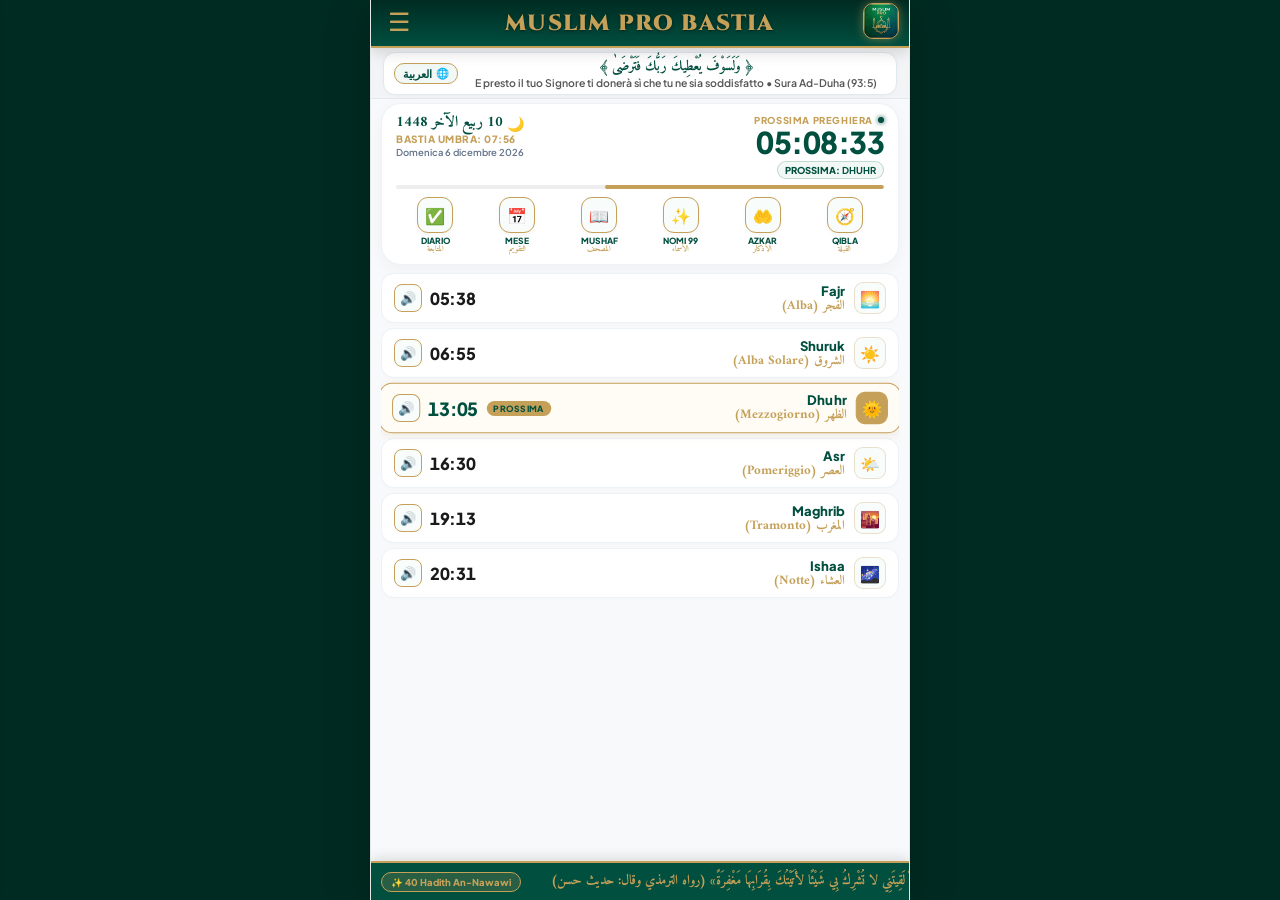
==== commit 5ebfaca9: "Add files via upload" ====
--- a/index.html
+++ b/index.html
@@ -11,7 +11,7 @@
     <link rel="apple-touch-icon" href="icon.png">
     <meta name="theme-color" content="#002b22">
     <title>Muslim Pro Bastia</title>
-    <meta name="description" content="Applicazione per orari di preghiera, Corano e Hadith per la comunitÃ  di Bastia, ottimizzata per smartphone, tablet e PC.">
+    <meta name="description" content="Applicazione per orari di preghiera, Corano e Hadith per la comunità di Bastia, ottimizzata per smartphone, tablet e PC.">
 
     <!-- Firebase Compat SDK per Web & PWA -->
     <script src="https://www.gstatic.com/firebasejs/10.12.0/firebase-app-compat.js"></script>
@@ -34,7 +34,7 @@
                 var pageStr = String(window.currentWarshPage).padStart(3, '0');
                 img.src = 'https://raw.githubusercontent.com/habib09-ux/Warsh_tajweed/main/' + pageStr + '.webp';
             } else if (loader) {
-                loader.innerHTML = '<div style="color:#ef4444; font-weight:bold; font-size:14px;">ØªØ¹Ø°Ø± ØªØ­Ù…ÙŠÙ„ ØµÙØ­Ø© Ø§Ù„Ù…ØµØ­Ù.<br><button onclick="loadWarshPage(window.currentWarshPage || 1)" style="margin-top:8px; padding:6px 14px; background:var(--mp-gold); border:none; border-radius:8px; cursor:pointer;">Ø¥Ø¹Ø§Ø¯Ø© Ø§Ù„Ù…Ø­Ø§ÙˆÙ„Ø©</button></div>';
+                loader.innerHTML = '<div style="color:#ef4444; font-weight:bold; font-size:14px;">تعذر تحميل صفحة المصحف.<br><button onclick="loadWarshPage(window.currentWarshPage || 1)" style="margin-top:8px; padding:6px 14px; background:var(--mp-gold); border:none; border-radius:8px; cursor:pointer;">إعادة المحاولة</button></div>';
             }
         };
     </script>
@@ -1280,7 +1280,7 @@
 
 <div class="app-viewport">
     <div class="header">
-        <div class="menu-btn" onclick="toggleMenu()" title="Menu">â˜°</div>
+        <div class="menu-btn" onclick="toggleMenu()" title="Menu">☰</div>
         <div class="header-brand-wrap">
             <span class="app-title">Muslim Pro Bastia</span>
         </div>
@@ -1290,14 +1290,14 @@
     </div>
     
     <div class="header-aya">
-        <div class="aya-card" onclick="nextAya(true)" title="Tocca per un nuovo versetto / Ø§Ø¶ØºØ· Ù„ØªØºÙŠÙŠØ± Ø§Ù„Ø¢ÙŠØ©">
+        <div class="aya-card" onclick="nextAya(true)" title="Tocca per un nuovo versetto / اضغط لتغيير الآية">
             <div class="aya-top-row">
                 <div class="aya-content-wrap" id="aya-content-wrap" style="flex-grow: 1; display: flex; flex-direction: column; align-items: center;">
-                    <div class="aya-ar" id="aya-ar-text">ï´¿ Ø¥ÙÙ†ÙŽÙ‘ Ù…ÙŽØ¹ÙŽ Ø§Ù„Ù’Ø¹ÙØ³Ù’Ø±Ù ÙŠÙØ³Ù’Ø±Ù‹Ø§ ï´¾</div>
-                    <div class="aya-it" id="aya-it-text">In veritÃ , con la difficoltÃ  c'Ã¨ la facilitÃ  â€¢ Sura Ash-Sharh (94:6)</div>
+                    <div class="aya-ar" id="aya-ar-text">﴿ إِنَّ مَعَ الْعُسْرِ يُسْرًا ﴾</div>
+                    <div class="aya-it" id="aya-it-text">In verità, con la difficoltà c'è la facilità • Sura Ash-Sharh (94:6)</div>
                 </div>
-                <button class="lang-switch-btn" onclick="event.stopPropagation(); toggleLanguage();" id="lang-toggle-btn" title="Cambia Lingua / ØªØºÙŠÙŠØ± Ø§Ù„Ù„ØºØ©">
-                    <span>ðŸŒ</span> <span id="lang-btn-text">Ø§Ù„Ø¹Ø±Ø¨ÙŠØ©</span>
+                <button class="lang-switch-btn" onclick="event.stopPropagation(); toggleLanguage();" id="lang-toggle-btn" title="Cambia Lingua / تغيير اللغة">
+                    <span>🌐</span> <span id="lang-btn-text">العربية</span>
                 </button>
             </div>
         </div>
@@ -1312,11 +1312,11 @@
             </div>
             <div class="date-box">
                 <div class="date-hijri-wrap">
-                    <span style="font-size: 14px; color: #059669;">ðŸŒ™</span>
+                    <span style="font-size: 14px; color: #059669;">🌙</span>
                     <span class="date-hijri" id="hijri-txt">--</span>
                 </div>
                 <div class="city-label" id="city-display">BASTIA UMBRA: 00:00</div>
-                <div class="solar-date-txt" id="solar-date">LunedÃ¬, 21 Settembre 2026</div>
+                <div class="solar-date-txt" id="solar-date">Lunedì, 21 Settembre 2026</div>
             </div>
         </div>
 
@@ -1324,28 +1324,28 @@
 
         <div class="action-bubbles">
             <div class="bubble-item" onclick="openModal('qibla-modal')">
-                <div class="bubble-circle">ðŸ§­</div>
-                <span class="bubble-label" id="bubble-label-0">Qibla<small>Ø§Ù„Ù‚Ø¨Ù„Ø©</small></span>
+                <div class="bubble-circle">🧭</div>
+                <span class="bubble-label" id="bubble-label-0">Qibla<small>القبلة</small></span>
             </div>
             <div class="bubble-item" onclick="openAzkar()">
-                <div class="bubble-circle">ðŸ¤²</div>
-                <span class="bubble-label" id="bubble-label-1">Azkar<small>Ø§Ù„Ø£Ø°ÙƒØ§Ø±</small></span>
+                <div class="bubble-circle">🤲</div>
+                <span class="bubble-label" id="bubble-label-1">Azkar<small>الأذكار</small></span>
             </div>
             <div class="bubble-item" onclick="openNames()">
-                <div class="bubble-circle">âœ¨</div>
-                <span class="bubble-label" id="bubble-label-2">99 Nomi<small>Ø§Ù„Ø£Ø³Ù…Ø§Ø¡</small></span>
+                <div class="bubble-circle">✨</div>
+                <span class="bubble-label" id="bubble-label-2">99 Nomi<small>الأسماء</small></span>
             </div>
             <div class="bubble-item" onclick="openMoshafWarsh()" id="bubble-moshaf-btn">
-                <div class="bubble-circle">ðŸ“–</div>
-                <span class="bubble-label" id="bubble-label-5">Mushaf<small>Ø§Ù„Ù…ØµØ­Ù</small></span>
+                <div class="bubble-circle">📖</div>
+                <span class="bubble-label" id="bubble-label-5">Mushaf<small>المصحف</small></span>
             </div>
             <div class="bubble-item" onclick="openModal('timetable-modal')">
-                <div class="bubble-circle">ðŸ“…</div>
-                <span class="bubble-label" id="bubble-label-3">Mese<small>Ø§Ù„ØªÙ‚ÙˆÙŠÙ…</small></span>
+                <div class="bubble-circle">📅</div>
+                <span class="bubble-label" id="bubble-label-3">Mese<small>التقويم</small></span>
             </div>
             <div class="bubble-item" onclick="openModal('tracker-modal')">
-                <div class="bubble-circle">âœ…</div>
-                <span class="bubble-label" id="bubble-label-4">Diario<small>Ø§Ù„Ù…ØªØ§Ø¨Ø¹Ø©</small></span>
+                <div class="bubble-circle">✅</div>
+                <span class="bubble-label" id="bubble-label-4">Diario<small>المتابعة</small></span>
             </div>
         </div>
     </div>
@@ -1353,7 +1353,7 @@
     <div class="prayer-list" id="list-container"></div>
     
     <div class="hadith-footer">
-        <div class="hadith-badge" id="hadith-badge-text">âœ¨ 40 Hadith An-Nawawi</div>
+        <div class="hadith-badge" id="hadith-badge-text">✨ 40 Hadith An-Nawawi</div>
         <div class="hadith-marquee-wrapper">
             <div class="hadith-track" id="h-track"></div>
         </div>
@@ -1363,28 +1363,28 @@
     <h2 id="sidebar-title">Muslim Pro Menu</h2>
 
     <div class="sidebar-lang-box">
-        <label id="sidebar-lang-label" style="font-size:12px; color:#047857; font-weight:800; display:block; margin-bottom:8px;">ðŸŒ Lingua / Ø§Ù„Ù„ØºØ©</label>
+        <label id="sidebar-lang-label" style="font-size:12px; color:#047857; font-weight:800; display:block; margin-bottom:8px;">🌐 Lingua / اللغة</label>
         <div class="sidebar-lang-grid">
             <button id="lang-btn-it" onclick="setLanguage('it')" class="lang-choice-btn active">Italiano</button>
-            <button id="lang-btn-ar" onclick="setLanguage('ar')" class="lang-choice-btn">Ø§Ù„Ø¹Ø±Ø¨ÙŠØ©</button>
+            <button id="lang-btn-ar" onclick="setLanguage('ar')" class="lang-choice-btn">العربية</button>
         </div>
     </div>
 
-    <button class="sidebar-btn btn-gold" id="btn-moshaf" onclick="openMoshafWarsh()">ðŸ“– Ø§Ù„Ù…ØµØ­Ù Ø§Ù„Ù…Ù„ÙˆÙ† (ÙˆØ±Ø´)</button>
-    <button class="sidebar-btn" id="btn-zakat" onclick="openModal('zakat-modal')">ðŸ’° Calcola Zakat</button>
-    <button class="sidebar-btn" id="btn-mosque" onclick="window.open('https://www.google.com/maps/search/mosque+near+me')">ðŸ•Œ Trova Moschea</button>
-    <button class="sidebar-btn" id="btn-calendar" onclick="openModal('timetable-modal')">ðŸ“… Visualizza Calendario Mese</button>
+    <button class="sidebar-btn btn-gold" id="btn-moshaf" onclick="openMoshafWarsh()">📖 المصحف الملون (ورش)</button>
+    <button class="sidebar-btn" id="btn-zakat" onclick="openModal('zakat-modal')">💰 Calcola Zakat</button>
+    <button class="sidebar-btn" id="btn-mosque" onclick="window.open('https://www.google.com/maps/search/mosque+near+me')">🕌 Trova Moschea</button>
+    <button class="sidebar-btn" id="btn-calendar" onclick="openModal('timetable-modal')">📅 Visualizza Calendario Mese</button>
     <hr style="margin:16px 0; border:none; border-top:1px solid #f1f5f9;">
 
     <div style="background:#f8fafc; padding:14px; border-radius:14px; border:1px solid #e2e8f0;">
-        <label id="sidebar-notif-label" style="font-size:12px; color:#047857; font-weight:800; display:block;">ðŸ”” ModalitÃ  Sveglia</label>
+        <label id="sidebar-notif-label" style="font-size:12px; color:#047857; font-weight:800; display:block;">🔔 Modalità Sveglia</label>
         <select id="notif-type" onchange="savePrefs()" style="width:100%; padding:10px; background:#ffffff; color:#0f172a; border-radius:10px; border:1px solid #cbd5e1; margin-top:6px; font-weight:600;">
             <option value="athan" id="opt-notif-athan">Athan Completo + Banner</option>
             <option value="bip" id="opt-notif-bip">Solo Bip + Banner</option>
         </select>
     </div>
 
-    <label id="sidebar-voice-label" style="font-size:12px; color:#047857; font-weight:800; display:block; margin-top:14px;">ðŸ”Š Voce Athan</label>
+    <label id="sidebar-voice-label" style="font-size:12px; color:#047857; font-weight:800; display:block; margin-top:14px;">🔊 Voce Athan</label>
     <select id="athan-voice" onchange="previewAndSaveAthanVoice()" style="width:100%; padding:10px; background:#ffffff; color:#0f172a; border-radius:10px; border:1px solid #cbd5e1; font-weight:600; margin-top:6px;">
         <option value="https://ia800203.us.archive.org/8/items/AdhanMorocco/Adhan%20Morocco.mp3">Marocco (Casablanca - Stile Maghrebi autentico)</option>
         <option value="https://www.islamcan.com/audio/adhan/azan1.mp3">Makkah (La Mecca)</option>
@@ -1399,7 +1399,8 @@
         <option value="https://cdn.islamic.network/astronomical/adhan.mp3">Stile Maghrebino / Nord Africa (Standard CDN)</option>
     </select>
 
-    <button class="sidebar-btn btn-gold" id="btn-test-athan" style="margin-top:16px;" onclick="testAthanAndNotification()">ðŸ”” Prova Athan & Notifica</button>
+    <button class="sidebar-btn btn-gold" id="btn-test-athan" style="margin-top:16px;" onclick="testAthanAndNotification()">🔔 Prova Athan & Notifica</button>
+    <button class="sidebar-btn" id="btn-copy-code" style="margin-top:10px; background:#10b981; color:#ffffff; font-weight:700;" onclick="copyAppCode()">📋 Copia Tutto il Codice (HTML)</button>
 
     <button class="sidebar-btn" id="btn-close-sidebar" style="background:#03261c; border:1px solid rgba(16, 185, 129, 0.3); color:#f8fafc; margin-top:14px;" onclick="toggleMenu()">CHIUDI</button>
 </div>
@@ -1407,16 +1408,16 @@
 <!-- Modals -->
 <div class="modal-overlay" id="timetable-modal">
     <div class="modal-card">
-        <h3 style="color:var(--mp-dark); font-weight:800; margin-bottom:6px;">Ù…ÙˆØ§Ù‚ÙŠØª Ø§Ù„ØµÙ„Ø§Ø© - Bastia Umbra</h3>
-        <p style="font-size:12px; color:#555555; margin-bottom:12px;">Ø±Ø¨ÙŠØ¹ Ø§Ù„Ø¢Ø®Ø± 1448 / Settembre - Ottobre 2026</p>
+        <h3 style="color:var(--mp-dark); font-weight:800; margin-bottom:6px;">مواقيت الصلاة - Bastia Umbra</h3>
+        <p style="font-size:12px; color:#555555; margin-bottom:12px;">ربيع الآخر 1448 / Settembre - Ottobre 2026</p>
         <div class="timetable-scroll">
             <table class="timetable-view" id="monthly-table">
-                <thead><tr><th>Ø§Ù„ÙŠÙˆÙ…</th><th>Ø§Ù„ØªØ§Ø±ÙŠØ®</th><th>Ø§Ù„ÙØ¬Ø±</th><th>Ø§Ù„Ø´Ø±ÙˆÙ‚</th><th>Ø§Ù„Ø¸Ù‡Ø±</th><th>Ø§Ù„Ø¹ØµØ±</th><th>Ø§Ù„Ù…ØºØ±Ø¨</th><th>Ø§Ù„Ø¹Ø´Ø§Ø¡</th></tr></thead>
+                <thead><tr><th>اليوم</th><th>التاريخ</th><th>الفجر</th><th>الشروق</th><th>الظهر</th><th>العصر</th><th>المغرب</th><th>العشاء</th></tr></thead>
                 <tbody id="monthly-body"></tbody>
             </table>
         </div>
         <p style="font-size:11px; color:#92400e; background:#fffbeb; border:1px solid rgba(197,160,89,0.4); border-radius:10px; padding:10px; margin-top:12px; line-height:1.5;">
-            Ø§Ù† Ø§Ù„ØªÙ‚Ø§ÙˆÙŠÙ… Ø§Ù„Ù…Ø¹ØªÙ…Ø¯Ø© ÙÙŠ ØªØ­Ø¯ÙŠØ¯ ÙˆÙ‚Øª Ø§Ù„ØµÙ„Ø§Ø© Ù„Ø§ ØªØ¶Ø¨Ø· Ø§Ù„ÙˆÙ‚Øª Ø§Ù„ØµØ­ÙŠØ­ Ù„Ù„ÙØ¬Ø± Ø§Ù„ØµØ§Ø¯Ù‚ Ùˆ Ø¹Ù„ÙŠÙ‡ Ùˆ Ø­Ø±ØµØ§ Ø¹Ù„Ù‰ Ø¯Ø®ÙˆÙ„ ÙˆÙ‚Øª Ø§Ù„ÙØ¬Ø± ÙŠØ±Ø¬Ù‰ Ø§Ø¶Ø§ÙØ© Ø¹Ù„Ù‰ Ø§Ù„Ø£Ù‚Ù„ 10 Ø¯Ù‚Ø§Ø¦Ù‚ Ù„Ù„ÙˆÙ‚Øª Ø§Ù„Ù…Ø­Ø¯Ø¯ Ø­Ø³Ø¨ Ø§Ù„ØªÙ‚ÙˆÙŠÙ… Ø§Ù„Ù…Ø¹ØªÙ…Ø¯ Ùˆ Ø¨Ø§Ù„Ù†Ø³Ø¨Ø© Ù„Ù„Ø¥Ù…Ø³Ø§Ùƒ ÙŠØ¹ØªÙ…Ø¯ Ø§Ù„ÙˆÙ‚Øª Ø§Ù„Ù…Ø­Ø¯Ø¯ Ø­Ø³Ø¨ Ø§Ù„ØªÙ‚ÙˆÙŠÙ… Ø§Ù„Ù…Ø¹ØªÙ…Ø¯
+            ان التقاويم المعتمدة في تحديد وقت الصلاة لا تضبط الوقت الصحيح للفجر الصادق و عليه و حرصا على دخول وقت الفجر يرجى اضافة على الأقل 10 دقائق للوقت المحدد حسب التقويم المعتمد و بالنسبة للإمساك يعتمد الوقت المحدد حسب التقويم المعتمد
         </p>
         <button class="sidebar-btn btn-gold" style="margin-top:15px;" onclick="closeModal('timetable-modal')">Chiudi</button>
     </div>
@@ -1424,7 +1425,7 @@
 
 <div class="modal-overlay" id="names-modal">
     <div class="modal-card">
-        <h3 style="color:var(--mp-dark); margin-bottom:5px; font-weight:bold;">I 99 Nomi di Allah (Ø£Ø³Ù…Ø§Ø¡ Ø§Ù„Ù„Ù‡ Ø§Ù„Ø­Ø³Ù†Ù‰)</h3>
+        <h3 style="color:var(--mp-dark); margin-bottom:5px; font-weight:bold;">I 99 Nomi di Allah (أسماء الله الحسنى)</h3>
         <div class="names-grid" id="names-grid"></div>
         <button class="sidebar-btn btn-gold" style="margin-top:16px;" onclick="closeModal('names-modal')">Chiudi</button>
     </div>
@@ -1433,19 +1434,19 @@
 <div class="modal-overlay" id="qibla-modal">
     <div class="modal-card" style="max-width: 460px;">
         <div style="display: flex; justify-content: space-between; align-items: center; margin-bottom: 8px;">
-            <h3 style="color:var(--mp-dark); margin:0; font-weight:bold; font-size:18px;">ðŸ§­ Direzione Qibla (Ø§ØªØ¬Ø§Ù‡ Ø§Ù„Ù‚Ø¨Ù„Ø©)</h3>
-            <button onclick="closeModal('qibla-modal')" style="background:none; border:none; font-size:22px; cursor:pointer; color:#64748b;">âœ•</button>
+            <h3 style="color:var(--mp-dark); margin:0; font-weight:bold; font-size:18px;">🧭 Direzione Qibla (اتجاه القبلة)</h3>
+            <button onclick="closeModal('qibla-modal')" style="background:none; border:none; font-size:22px; cursor:pointer; color:#64748b;">✕</button>
         </div>
 
         <div style="display: flex; justify-content: space-around; background: #FFFCF5; border: 1.5px solid var(--mp-gold); border-radius: 12px; padding: 10px 12px; margin-bottom: 10px;">
             <div>
                 <div id="qibla-target-label" style="font-size: 10px; color: #64748b; font-weight: bold;">QIBLA (GPS)</div>
-                <div id="qibla-target-deg" style="font-size: 16px; font-weight: 900; color: var(--mp-dark);">131Â° SE</div>
+                <div id="qibla-target-deg" style="font-size: 16px; font-weight: 900; color: var(--mp-dark);">131° SE</div>
             </div>
             <div style="border-left: 1px solid rgba(197, 160, 89, 0.4);"></div>
             <div>
                 <div style="font-size: 10px; color: #64748b; font-weight: bold;">DIREZIONE ATTUALE</div>
-                <div id="qibla-heading-deg" style="font-size: 16px; font-weight: 900; color: var(--mp-dark);">0Â°</div>
+                <div id="qibla-heading-deg" style="font-size: 16px; font-weight: 900; color: var(--mp-dark);">0°</div>
             </div>
             <div style="border-left: 1px solid rgba(197, 160, 89, 0.4);"></div>
             <div>
@@ -1456,17 +1457,17 @@
 
         <div style="display: flex; align-items: center; justify-content: space-between; background: #f0fdf4; border: 1px solid #bbf7d0; border-radius: 10px; padding: 7px 12px; margin-bottom: 12px; font-size: 11.5px; color: #166534;">
             <div id="qibla-gps-status" style="display: flex; align-items: center; gap: 6px; overflow: hidden; text-overflow: ellipsis; white-space: nowrap;">
-                <span>ðŸ“</span>
+                <span>📍</span>
                 <span id="qibla-gps-text">Rilevamento posizione GPS in corso...</span>
             </div>
             <button onclick="requestQiblaLocation(true)" style="background: var(--mp-gold); color: #010d09; border: none; border-radius: 6px; padding: 4px 8px; font-size: 11px; font-weight: bold; cursor: pointer; flex-shrink: 0; margin-left: 8px;">
-                ðŸ”„ Aggiorna GPS
+                🔄 Aggiorna GPS
             </button>
         </div>
 
         <div id="ios-compass-btn-wrap" style="display:none; margin-bottom: 12px;">
             <button onclick="requestIOSCompass()" class="sidebar-btn btn-gold" style="margin: 0; padding: 10px; font-size: 13px;">
-                âš¡ Attiva Sensore Bussola (Richiesto su iPhone)
+                ⚡ Attiva Sensore Bussola (Richiesto su iPhone)
             </button>
         </div>
 
@@ -1474,21 +1475,21 @@
             <div class="compass-center-indicator"></div>
             <div id="compass-ring" class="compass-aligned-ring"></div>
             <div id="compass-disk">
-                <div style="font-size: 13px; font-weight: 900; color: #ef4444; letter-spacing: 1px;">N (Ø´Ù…Ø§Ù„)</div>
+                <div style="font-size: 13px; font-weight: 900; color: #ef4444; letter-spacing: 1px;">N (شمال)</div>
                 <div id="qibla-kaaba-pointer" style="position: absolute; top: 50%; left: 50%; transform: translate(-50%, -50%) rotate(131deg); width: 100%; height: 100%; pointer-events: none; display: flex; flex-direction: column; align-items: center; justify-content: flex-start; padding-top: 14px;">
                     <div style="display: flex; flex-direction: column; align-items: center; filter: drop-shadow(0 0 8px rgba(212, 175, 55, 0.8));">
-                        <span style="font-size: 26px; line-height: 1;">ðŸ•‹</span>
-                        <span id="qibla-kaaba-badge" style="font-size: 10px; font-weight: 900; background: var(--mp-gold); color: #010d09; padding: 2px 6px; border-radius: 10px; margin-top: 2px;">Ø§Ù„Ù‚Ø¨Ù„Ø© 131Â°</span>
+                        <span style="font-size: 26px; line-height: 1;">🕋</span>
+                        <span id="qibla-kaaba-badge" style="font-size: 10px; font-weight: 900; background: var(--mp-gold); color: #010d09; padding: 2px 6px; border-radius: 10px; margin-top: 2px;">القبلة 131°</span>
                     </div>
                 </div>
                 <div style="width: 14px; height: 14px; border-radius: 50%; background: var(--mp-gold); border: 2px solid #fff; box-shadow: 0 0 10px rgba(0,0,0,0.5); z-index: 5;"></div>
-                <div style="font-size: 12px; font-weight: bold; color: #cbd5e1;">S (Ø¬Ù†ÙˆØ¨)</div>
+                <div style="font-size: 12px; font-weight: bold; color: #cbd5e1;">S (جنوب)</div>
             </div>
         </div>
         <p id="qibla-instruction" style="font-size:12.5px; color:#555555; margin-top:14px; margin-bottom:4px;">
-            Gira il telefono finchÃ© l'icona della Kaaba ðŸ•‹ non Ã¨ allineata con la freccia rossa in alto.
+            Gira il telefono finché l'icona della Kaaba 🕋 non è allineata con la freccia rossa in alto.
         </p>
-        <button class="sidebar-btn btn-gold" onclick="closeModal('qibla-modal')" style="margin-top:14px;">Chiudi / Ø¥ØºÙ„Ø§Ù‚</button>
+        <button class="sidebar-btn btn-gold" onclick="closeModal('qibla-modal')" style="margin-top:14px;">Chiudi / إغلاق</button>
     </div>
 </div>
 
@@ -1496,9 +1497,9 @@
     <div class="modal-card">
         <h3 style="color:var(--mp-dark); font-weight:800; margin-bottom:10px;">Calcolo Zakat Al-Mal</h3>
         <p style="font-size:13px; color:#555555; margin-bottom:15px;">Inserisci il totale dei tuoi risparmi in Euro (che hanno superato l'Houl).</p>
-        <input type="number" id="zakat-input" placeholder="Totale risparmi (â‚¬)" style="width:100%; padding:14px; background:#ffffff; color:#1a1a1a; border:1.5px solid var(--mp-gold); border-radius:12px; font-size:18px; text-align:center;">
+        <input type="number" id="zakat-input" placeholder="Totale risparmi (€)" style="width:100%; padding:14px; background:#ffffff; color:#1a1a1a; border:1.5px solid var(--mp-gold); border-radius:12px; font-size:18px; text-align:center;">
         <button class="sidebar-btn btn-gold" style="margin-top:14px;" onclick="calculateZakat()">Calcola (2.5%)</button>
-        <h2 id="zakat-result" style="color:var(--mp-dark); font-weight:900; margin-top:15px;">â‚¬ 0.00</h2>
+        <h2 id="zakat-result" style="color:var(--mp-dark); font-weight:900; margin-top:15px;">€ 0.00</h2>
         <button class="sidebar-btn" style="background:#f1f8f5; border:1px solid rgba(0,79,63,0.3); color:var(--mp-dark); margin-top:12px;" onclick="closeModal('zakat-modal')">Chiudi</button>
     </div>
 </div>
@@ -1514,21 +1515,21 @@
 <div class="modal-overlay" id="azkar-modal">
     <div class="modal-card" style="max-width: 520px; text-align: right; max-height: 88vh; display: flex; flex-direction: column;">
         <div style="display: flex; justify-content: space-between; align-items: center; border-bottom: 2px solid var(--mp-gold); padding-bottom: 8px; margin-bottom: 10px;">
-            <h3 style="color:var(--mp-dark); margin:0; font-size: 19px; font-family: 'Amiri', serif;">ðŸ¤² Ø­ØµÙ† Ø§Ù„Ù…Ø³Ù„Ù… - Ø£Ø°ÙƒØ§Ø± Ø§Ù„ØµØ¨Ø§Ø­ ÙˆØ§Ù„Ù…Ø³Ø§Ø¡</h3>
-            <button onclick="closeModal('azkar-modal')" style="background:none; border:none; font-size:24px; cursor:pointer; color:#64748b; padding: 0 5px;">âœ•</button>
+            <h3 style="color:var(--mp-dark); margin:0; font-size: 19px; font-family: 'Amiri', serif;">🤲 حصن المسلم - أذكار الصباح والمساء</h3>
+            <button onclick="closeModal('azkar-modal')" style="background:none; border:none; font-size:24px; cursor:pointer; color:#64748b; padding: 0 5px;">✕</button>
         </div>
         
         <div style="display: flex; gap: 8px; margin-bottom: 12px; flex-shrink: 0;">
-            <button id="tab-sabah" onclick="switchAzkarTab('sabah')" style="flex: 1; padding: 10px; border-radius: 12px; border: 1.5px solid var(--mp-gold); background: #FFFCF5; color: var(--mp-dark); font-weight: 800; font-size: 14px; cursor: pointer;">ðŸŒ… Ø£Ø°ÙƒØ§Ø± Ø§Ù„ØµØ¨Ø§Ø­</button>
-            <button id="tab-masaa" onclick="switchAzkarTab('masaa')" style="flex: 1; padding: 10px; border-radius: 12px; border: 1.5px solid #e2e8f0; background: #f8fafc; color: #555555; font-weight: 800; font-size: 14px; cursor: pointer;">ðŸŒ‡ Ø£Ø°ÙƒØ§Ø± Ø§Ù„Ù…Ø³Ø§Ø¡</button>
+            <button id="tab-sabah" onclick="switchAzkarTab('sabah')" style="flex: 1; padding: 10px; border-radius: 12px; border: 1.5px solid var(--mp-gold); background: #FFFCF5; color: var(--mp-dark); font-weight: 800; font-size: 14px; cursor: pointer;">🌅 أذكار الصباح</button>
+            <button id="tab-masaa" onclick="switchAzkarTab('masaa')" style="flex: 1; padding: 10px; border-radius: 12px; border: 1.5px solid #e2e8f0; background: #f8fafc; color: #555555; font-weight: 800; font-size: 14px; cursor: pointer;">🌇 أذكار المساء</button>
         </div>
 
         <div id="azkar-container" style="flex-grow: 1; overflow-y: auto; display: flex; flex-direction: column; gap: 10px; padding: 4px 6px; text-align: right; direction: rtl;">
         </div>
 
         <div style="display: flex; gap: 10px; margin-top: 12px; flex-shrink: 0;">
-            <button class="sidebar-btn" style="background:#f1f8f5; border:1px solid rgba(0,79,63,0.3); color:var(--mp-dark); margin:0; flex:1;" onclick="resetAzkarCounters()">ðŸ”„ Ø¥Ø¹Ø§Ø¯Ø© Ø§Ù„ØªØµÙÙŠØ±</button>
-            <button class="sidebar-btn btn-gold" style="margin:0; flex:2;" onclick="closeModal('azkar-modal')">Ø¥ØºÙ„Ø§Ù‚ / Chiudi</button>
+            <button class="sidebar-btn" style="background:#f1f8f5; border:1px solid rgba(0,79,63,0.3); color:var(--mp-dark); margin:0; flex:1;" onclick="resetAzkarCounters()">🔄 إعادة التصفير</button>
+            <button class="sidebar-btn btn-gold" style="margin:0; flex:2;" onclick="closeModal('azkar-modal')">إغلاق / Chiudi</button>
         </div>
     </div>
 </div>
@@ -1537,20 +1538,20 @@
 <div class="moshaf-reader-overlay" id="moshaf-modal">
     <div class="moshaf-reader-container" id="moshaf-container">
         <!-- Discreet Floating Exit Button for Pure Mode -->
-        <button class="moshaf-floating-exit" onclick="closeMoshafWarsh()" title="Esci / Ø¥ØºÙ„Ø§Ù‚" id="moshaf-floating-exit">âœ•</button>
+        <button class="moshaf-floating-exit" onclick="closeMoshafWarsh()" title="Esci / إغلاق" id="moshaf-floating-exit">✕</button>
 
         <!-- Top Controls Overlay (Reveals on Center Tap) -->
         <div class="moshaf-controls-top" id="moshaf-controls-top" onclick="event.stopPropagation()">
             <!-- Top Bar -->
             <div class="moshaf-topbar">
-                <button class="moshaf-btn-icon" onclick="closeMoshafWarsh()" title="Chiudi / Ø¥ØºÙ„Ø§Ù‚">âœ•</button>
+                <button class="moshaf-btn-icon" onclick="closeMoshafWarsh()" title="Chiudi / إغلاق">✕</button>
                 <div class="moshaf-header-info">
-                    <div class="moshaf-title">Ù…ØµØ­Ù Ø§Ù„ØªØ¬ÙˆÙŠØ¯ Ø§Ù„Ù…Ù„ÙˆÙ† â€¢ Ø¨Ø±ÙˆØ§ÙŠØ© ÙˆØ±Ø´ Ø¹Ù† Ù†Ø§ÙØ¹</div>
-                    <div class="moshaf-subtitle" id="moshaf-header-desc">ØµÙØ­Ø© 1 â€¢ Ø³ÙˆØ±Ø© Ø§Ù„ÙØ§ØªØ­Ø© â€¢ Ø§Ù„Ø­Ø²Ø¨ 1</div>
+                    <div class="moshaf-title">مصحف التجويد الملون • برواية ورش عن نافع</div>
+                    <div class="moshaf-subtitle" id="moshaf-header-desc">صفحة 1 • سورة الفاتحة • الحزب 1</div>
                 </div>
                 <div style="display: flex; gap: 6px; align-items: center;">
-                    <button class="moshaf-btn-icon" onclick="toggleTajweedGuide()" title="Ø£Ø­ÙƒØ§Ù… Ø§Ù„ØªØ¬ÙˆÙŠØ¯ / Regole Tajweed" style="font-size: 13px; font-weight: 800; width: auto; padding: 0 10px; font-family: 'Amiri', serif;">
-                        ðŸŽ¨ Ø§Ù„ØªØ¬ÙˆÙŠØ¯
+                    <button class="moshaf-btn-icon" onclick="toggleTajweedGuide()" title="أحكام التجويد / Regole Tajweed" style="font-size: 13px; font-weight: 800; width: auto; padding: 0 10px; font-family: 'Amiri', serif;">
+                        🎨 التجويد
                     </button>
                 </div>
             </div>
@@ -1562,7 +1563,7 @@
                 </select>
                 
                 <div class="moshaf-page-jump">
-                    <span>ØµÙØ­Ø©</span>
+                    <span>صفحة</span>
                     <input type="number" id="moshaf-page-input" min="1" max="604" value="1" onchange="jumpToPage(this.value)" onkeydown="if(event.key==='Enter') jumpToPage(this.value)">
                     <span>/ 604</span>
                 </div>
@@ -1580,9 +1581,9 @@
             <div class="moshaf-page-wrapper" id="moshaf-page-wrapper">
                 <div class="moshaf-loader" id="moshaf-loader">
                     <div class="moshaf-spinner"></div>
-                    <div>Ø¬Ø§Ø±ÙŠ ØªØ­Ù…ÙŠÙ„ Ø§Ù„ØµÙØ­Ø©...</div>
+                    <div>جاري تحميل الصفحة...</div>
                 </div>
-                <img id="moshaf-img" class="moshaf-img" src="" alt="ØµÙØ­Ø© Ø§Ù„Ù…ØµØ­Ù Ø§Ù„Ø´Ø±ÙŠÙ" onload="onWarshPageLoaded()" onerror="onWarshPageError()" referrerpolicy="no-referrer">
+                <img id="moshaf-img" class="moshaf-img" src="" alt="صفحة المصحف الشريف" onload="onWarshPageLoaded()" onerror="onWarshPageError()" referrerpolicy="no-referrer">
             </div>
 
             <!-- Subtle Page Flip Indicator Toast -->
@@ -1591,45 +1592,45 @@
 
         <!-- Bottom Controls Bar (Reveals on Center Tap) -->
         <div class="moshaf-bottom-bar" id="moshaf-bottom-bar" onclick="event.stopPropagation()">
-            <button class="moshaf-nav-arrow-btn" onclick="nextWarshPage()">â® Ø§Ù„ØµÙØ­Ø© Ø§Ù„ØªØ§Ù„ÙŠØ©</button>
+            <button class="moshaf-nav-arrow-btn" onclick="nextWarshPage()">❮ الصفحة التالية</button>
             <span class="moshaf-counter-badge" id="moshaf-bottom-badge">1 / 604</span>
-            <button class="moshaf-nav-arrow-btn" onclick="prevWarshPage()">Ø§Ù„ØµÙØ­Ø© Ø§Ù„Ø³Ø§Ø¨Ù‚Ø© â¯</button>
+            <button class="moshaf-nav-arrow-btn" onclick="prevWarshPage()">الصفحة السابقة ❯</button>
         </div>
 
         <!-- Tajweed Guide Popup -->
         <div class="tajweed-guide-overlay" id="tajweed-guide" style="display: none;">
             <div class="tajweed-guide-card">
                 <div class="tajweed-guide-header">
-                    <h4>ðŸŽ¨ Ù…ØµØ·Ù„Ø­Ø§Øª ÙˆØ£Ù„ÙˆØ§Ù† Ø§Ù„ØªØ¬ÙˆÙŠØ¯ (Ø±ÙˆØ§ÙŠØ© ÙˆØ±Ø´)</h4>
-                    <button onclick="toggleTajweedGuide()" style="background: none; border: none; font-size: 20px; cursor: pointer; color: var(--mp-dark); font-weight: bold;">âœ•</button>
+                    <h4>🎨 مصطلحات وألوان التجويد (رواية ورش)</h4>
+                    <button onclick="toggleTajweedGuide()" style="background: none; border: none; font-size: 20px; cursor: pointer; color: var(--mp-dark); font-weight: bold;">✕</button>
                 </div>
                 <div class="tajweed-legend-grid">
                     <div class="tajweed-rule-row">
-                        <span class="tajweed-color-badge" style="background: #dc2626; color: #ffffff;">Ø£Ø­Ù…Ø± Ø¯Ø§ÙƒÙ† / Rosso</span>
-                        <div class="tajweed-desc"><b>Ø§Ù„Ù…Ø¯ Ø§Ù„Ù„Ø§Ø²Ù… (6 Ø­Ø±ÙƒØ§Øª)</b> ÙˆØ§Ù„Ù…Ø¯ Ø§Ù„Ù…ØªØµÙ„ Ù„ÙˆØ±Ø´ (6 Ø­Ø±ÙƒØ§Øª).</div>
+                        <span class="tajweed-color-badge" style="background: #dc2626; color: #ffffff;">أحمر داكن / Rosso</span>
+                        <div class="tajweed-desc"><b>المد اللازم (6 حركات)</b> والمد المتصل لورش (6 حركات).</div>
                     </div>
                     <div class="tajweed-rule-row">
-                        <span class="tajweed-color-badge" style="background: #ea580c; color: #ffffff;">Ø¨Ø±ØªÙ‚Ø§Ù„ÙŠ / Arancione</span>
-                        <div class="tajweed-desc"><b>Ø§Ù„Ù…Ø¯ Ø§Ù„Ù…Ù†ÙØµÙ„ ÙˆÙ…Ø¯ Ø§Ù„Ø¨Ø¯Ù„</b> Ø¹Ù†Ø¯ ÙˆØ±Ø´ (Ø§Ù„Ù‚ØµØ±ØŒ Ø§Ù„ØªÙˆØ³Ø·ØŒ Ø§Ù„Ø¥Ø´Ø¨Ø§Ø¹ 2-4-6).</div>
+                        <span class="tajweed-color-badge" style="background: #ea580c; color: #ffffff;">برتقالي / Arancione</span>
+                        <div class="tajweed-desc"><b>المد المنفصل ومد البدل</b> عند ورش (القصر، التوسط، الإشباع 2-4-6).</div>
                     </div>
                     <div class="tajweed-rule-row">
-                        <span class="tajweed-color-badge" style="background: #16a34a; color: #ffffff;">Ø£Ø®Ø¶Ø± / Verde</span>
-                        <div class="tajweed-desc"><b>Ø§Ù„ØºÙ†Ø© ÙˆØ§Ù„Ø¥Ø®ÙØ§Ø¡ ÙˆØ§Ù„Ø¥Ø¯ØºØ§Ù… Ø¨ØºÙ†Ø©</b> (Ø¨Ù…Ù‚Ø¯Ø§Ø± Ø­Ø±ÙƒØªÙŠÙ†).</div>
+                        <span class="tajweed-color-badge" style="background: #16a34a; color: #ffffff;">أخضر / Verde</span>
+                        <div class="tajweed-desc"><b>الغنة والإخفاء والإدغام بغنة</b> (بمقدار حركتين).</div>
                     </div>
                     <div class="tajweed-rule-row">
-                        <span class="tajweed-color-badge" style="background: #0284c7; color: #ffffff;">Ø£Ø²Ø±Ù‚ Ø³Ù…Ø§ÙˆÙŠ / Celeste</span>
-                        <div class="tajweed-desc"><b>Ø§Ù„Ù‚Ù„Ù‚Ù„Ø©</b> ÙÙŠ Ø­Ø±ÙˆÙ (Ù‚ØŒ Ø·ØŒ Ø¨ØŒ Ø¬ØŒ Ø¯) Ø¹Ù†Ø¯ Ø³ÙƒÙˆÙ†Ù‡Ø§.</div>
+                        <span class="tajweed-color-badge" style="background: #0284c7; color: #ffffff;">أزرق سماوي / Celeste</span>
+                        <div class="tajweed-desc"><b>القلقلة</b> في حروف (ق، ط، ب، ج، د) عند سكونها.</div>
                     </div>
                     <div class="tajweed-rule-row">
-                        <span class="tajweed-color-badge" style="background: #1e3a8a; color: #ffffff;">Ø£Ø²Ø±Ù‚ Ø¯Ø§ÙƒÙ† / Blu scuro</span>
-                        <div class="tajweed-desc"><b>ØªØºÙ„ÙŠØ¸ Ø§Ù„Ù„Ø§Ù… ÙˆØªØ±Ù‚ÙŠÙ‚ Ø§Ù„Ø±Ø§Ø¡</b> - Ù‚ÙˆØ§Ø¹Ø¯ ÙˆØ±Ø´ Ø¹Ù† Ù†Ø§ÙØ¹ Ø§Ù„Ù…Ø¹ØªÙ…Ø¯Ø© ÙÙŠ Ø§Ù„Ù…ØºØ±Ø¨.</div>
+                        <span class="tajweed-color-badge" style="background: #1e3a8a; color: #ffffff;">أزرق داكن / Blu scuro</span>
+                        <div class="tajweed-desc"><b>تغليظ اللام وترقيق الراء</b> - قواعد ورش عن نافع المعتمدة في المغرب.</div>
                     </div>
                     <div class="tajweed-rule-row">
-                        <span class="tajweed-color-badge" style="background: #94a3b8; color: #ffffff;">Ø±Ù…Ø§Ø¯ÙŠ / Grigio</span>
-                        <div class="tajweed-desc"><b>Ø§Ù„Ø­Ø±ÙˆÙ Ø§Ù„ØªÙŠ Ù„Ø§ ØªÙ„ÙØ¸</b> (Ù‡Ù…Ø²Ø© Ø§Ù„ÙˆØµÙ„ ÙˆØ§Ù„Ø¥Ø¯ØºØ§Ù… Ø§Ù„ÙƒØ§Ù…Ù„).</div>
+                        <span class="tajweed-color-badge" style="background: #94a3b8; color: #ffffff;">رمادي / Grigio</span>
+                        <div class="tajweed-desc"><b>الحروف التي لا تلفظ</b> (همزة الوصل والإدغام الكامل).</div>
                     </div>
                 </div>
-                <button class="sidebar-btn btn-gold" onclick="toggleTajweedGuide()" style="margin-top: 14px; width: 100%;">Ø­Ø³Ù†Ø§Ù‹ / Ho capito</button>
+                <button class="sidebar-btn btn-gold" onclick="toggleTajweedGuide()" style="margin-top: 14px; width: 100%;">حسناً / Ho capito</button>
             </div>
         </div>
     </div>
@@ -1642,46 +1643,46 @@
     </div>
     <div class="athan-banner-content">
         <div class="athan-banner-title">
-            <span id="athan-banner-title-text">Ø­Ø§Ù† ÙˆÙ‚Øª Ø§Ù„ØµÙ„Ø§Ø©</span>
-            <button class="athan-banner-close" onclick="dismissAthanBanner()" title="Chiudi">âœ•</button>
+            <span id="athan-banner-title-text">حان وقت الصلاة</span>
+            <button class="athan-banner-close" onclick="dismissAthanBanner()" title="Chiudi">✕</button>
         </div>
-        <div class="athan-banner-desc" id="athan-banner-desc-text">Ãˆ il momento di pregare a Bastia Umbra.</div>
+        <div class="athan-banner-desc" id="athan-banner-desc-text">È il momento di pregare a Bastia Umbra.</div>
     </div>
 </div>
 <script>
-    // Tabella orari ufficiali Bastia Umbra (12/09/2026 - 11/10/2026 / Ø±Ø¨ÙŠØ¹ Ø§Ù„Ø¢Ø®Ø± 1448)
+    // Tabella orari ufficiali Bastia Umbra (12/09/2026 - 11/10/2026 / ربيع الآخر 1448)
     // Associazione Culturale Islamica Arrahma (A.C.I.A)
     const bastiaSchedule = [
-        { date: "12/09/2026", dShort: "12/9", dayAr: "Ø§Ù„Ø³Ø¨Øª", dayIt: "Sabato", hijri: "1", times: ["05:27", "06:45", "13:09", "16:41", "19:29", "20:48"] },
-        { date: "13/09/2026", dShort: "13/9", dayAr: "Ø§Ù„Ø£Ø­Ø¯", dayIt: "Domenica", hijri: "2", times: ["05:28", "06:46", "13:08", "16:40", "19:28", "20:46"] },
-        { date: "14/09/2026", dShort: "14/9", dayAr: "Ø§Ù„Ø¥Ø«Ù†ÙŠÙ†", dayIt: "LunedÃ¬", hijri: "3", times: ["05:29", "06:47", "13:08", "16:39", "19:26", "20:44"] },
-        { date: "15/09/2026", dShort: "15/9", dayAr: "Ø§Ù„Ø«Ù„Ø§Ø«Ø§Ø¡", dayIt: "MartedÃ¬", hijri: "4", times: ["05:31", "06:48", "13:08", "16:38", "19:24", "20:42"] },
-        { date: "16/09/2026", dShort: "16/9", dayAr: "Ø§Ù„Ø£Ø±Ø¨Ø¹Ø§Ø¡", dayIt: "MercoledÃ¬", hijri: "5", times: ["05:32", "06:49", "13:07", "16:37", "19:22", "20:40"] },
-        { date: "17/09/2026", dShort: "17/9", dayAr: "Ø§Ù„Ø®Ù…ÙŠØ³", dayIt: "GiovedÃ¬", hijri: "6", times: ["05:33", "06:50", "13:07", "16:35", "19:20", "20:39"] },
-        { date: "18/09/2026", dShort: "18/9", dayAr: "Ø§Ù„Ø¬Ù…Ø¹Ø©", dayIt: "VenerdÃ¬", hijri: "7", times: ["05:34", "06:52", "13:06", "16:34", "19:19", "20:37"] },
-        { date: "19/09/2026", dShort: "19/9", dayAr: "Ø§Ù„Ø³Ø¨Øª", dayIt: "Sabato", hijri: "8", times: ["05:36", "06:53", "13:06", "16:33", "19:17", "20:35"] },
-        { date: "20/09/2026", dShort: "20/9", dayAr: "Ø§Ù„Ø£Ø­Ø¯", dayIt: "Domenica", hijri: "9", times: ["05:37", "06:54", "13:06", "16:32", "19:15", "20:33"] },
-        { date: "21/09/2026", dShort: "21/9", dayAr: "Ø§Ù„Ø¥Ø«Ù†ÙŠÙ†", dayIt: "LunedÃ¬", hijri: "10", times: ["05:38", "06:55", "13:05", "16:30", "19:13", "20:31"] },
-        { date: "22/09/2026", dShort: "22/9", dayAr: "Ø§Ù„Ø«Ù„Ø§Ø«Ø§Ø¡", dayIt: "MartedÃ¬", hijri: "11", times: ["05:39", "06:56", "13:05", "16:29", "19:11", "20:29"] },
-        { date: "23/09/2026", dShort: "23/9", dayAr: "Ø§Ù„Ø£Ø±Ø¨Ø¹Ø§Ø¡", dayIt: "MercoledÃ¬", hijri: "12", times: ["05:41", "06:57", "13:05", "16:28", "19:10", "20:27"] },
-        { date: "24/09/2026", dShort: "24/9", dayAr: "Ø§Ù„Ø®Ù…ÙŠØ³", dayIt: "GiovedÃ¬", hijri: "13", times: ["05:42", "06:58", "13:04", "16:27", "19:08", "20:25"] },
-        { date: "25/09/2026", dShort: "25/9", dayAr: "Ø§Ù„Ø¬Ù…Ø¹Ø©", dayIt: "VenerdÃ¬", hijri: "14", times: ["05:43", "06:59", "13:04", "16:25", "19:06", "20:23"] },
-        { date: "26/09/2026", dShort: "26/9", dayAr: "Ø§Ù„Ø³Ø¨Øª", dayIt: "Sabato", hijri: "15", times: ["05:44", "07:00", "13:04", "16:24", "19:04", "20:21"] },
-        { date: "27/09/2026", dShort: "27/9", dayAr: "Ø§Ù„Ø£Ø­Ø¯", dayIt: "Domenica", hijri: "16", times: ["05:45", "07:02", "13:03", "16:23", "19:02", "20:19"] },
-        { date: "28/09/2026", dShort: "28/9", dayAr: "Ø§Ù„Ø¥Ø«Ù†ÙŠÙ†", dayIt: "LunedÃ¬", hijri: "17", times: ["05:46", "07:03", "13:03", "16:22", "19:01", "20:17"] },
-        { date: "29/09/2026", dShort: "29/9", dayAr: "Ø§Ù„Ø«Ù„Ø§Ø«Ø§Ø¡", dayIt: "MartedÃ¬", hijri: "18", times: ["05:48", "07:04", "13:03", "16:20", "18:59", "20:16"] },
-        { date: "30/09/2026", dShort: "30/9", dayAr: "Ø§Ù„Ø£Ø±Ø¨Ø¹Ø§Ø¡", dayIt: "MercoledÃ¬", hijri: "19", times: ["05:49", "07:05", "13:02", "16:19", "18:57", "20:14"] },
-        { date: "01/10/2026", dShort: "1/10", dayAr: "Ø§Ù„Ø®Ù…ÙŠØ³", dayIt: "GiovedÃ¬", hijri: "20", times: ["05:50", "07:06", "13:02", "16:18", "18:55", "20:12"] },
-        { date: "02/10/2026", dShort: "2/10", dayAr: "Ø§Ù„Ø¬Ù…Ø¹Ø©", dayIt: "VenerdÃ¬", hijri: "21", times: ["05:51", "07:07", "13:02", "16:16", "18:53", "20:10"] },
-        { date: "03/10/2026", dShort: "3/10", dayAr: "Ø§Ù„Ø³Ø¨Øª", dayIt: "Sabato", hijri: "22", times: ["05:52", "07:08", "13:01", "16:15", "18:52", "20:08"] },
-        { date: "04/10/2026", dShort: "4/10", dayAr: "Ø§Ù„Ø£Ø­Ø¯", dayIt: "Domenica", hijri: "23", times: ["05:53", "07:09", "13:01", "16:14", "18:50", "20:06"] },
-        { date: "05/10/2026", dShort: "5/10", dayAr: "Ø§Ù„Ø¥Ø«Ù†ÙŠÙ†", dayIt: "LunedÃ¬", hijri: "24", times: ["05:55", "07:11", "13:01", "16:12", "18:48", "20:05"] },
-        { date: "06/10/2026", dShort: "6/10", dayAr: "Ø§Ù„Ø«Ù„Ø§Ø«Ø§Ø¡", dayIt: "MartedÃ¬", hijri: "25", times: ["05:56", "07:12", "13:00", "16:11", "18:46", "20:03"] },
-        { date: "07/10/2026", dShort: "7/10", dayAr: "Ø§Ù„Ø£Ø±Ø¨Ø¹Ø§Ø¡", dayIt: "MercoledÃ¬", hijri: "26", times: ["05:57", "07:13", "13:00", "16:10", "18:45", "20:01"] },
-        { date: "08/10/2026", dShort: "8/10", dayAr: "Ø§Ù„Ø®Ù…ÙŠØ³", dayIt: "GiovedÃ¬", hijri: "27", times: ["05:58", "07:14", "13:00", "16:09", "18:43", "19:59"] },
-        { date: "09/10/2026", dShort: "9/10", dayAr: "Ø§Ù„Ø¬Ù…Ø¹Ø©", dayIt: "VenerdÃ¬", hijri: "28", times: ["05:59", "07:15", "13:00", "16:07", "18:41", "19:58"] },
-        { date: "10/10/2026", dShort: "10/10", dayAr: "Ø§Ù„Ø³Ø¨Øª", dayIt: "Sabato", hijri: "29", times: ["06:00", "07:16", "12:59", "16:06", "18:39", "19:56"] },
-        { date: "11/10/2026", dShort: "11/10", dayAr: "Ø§Ù„Ø£Ø­Ø¯", dayIt: "Domenica", hijri: "30", times: ["06:02", "07:17", "12:59", "16:05", "18:38", "19:54"] }
+        { date: "12/09/2026", dShort: "12/9", dayAr: "السبت", dayIt: "Sabato", hijri: "1", times: ["05:27", "06:45", "13:09", "16:41", "19:29", "20:48"] },
+        { date: "13/09/2026", dShort: "13/9", dayAr: "الأحد", dayIt: "Domenica", hijri: "2", times: ["05:28", "06:46", "13:08", "16:40", "19:28", "20:46"] },
+        { date: "14/09/2026", dShort: "14/9", dayAr: "الإثنين", dayIt: "Lunedì", hijri: "3", times: ["05:29", "06:47", "13:08", "16:39", "19:26", "20:44"] },
+        { date: "15/09/2026", dShort: "15/9", dayAr: "الثلاثاء", dayIt: "Martedì", hijri: "4", times: ["05:31", "06:48", "13:08", "16:38", "19:24", "20:42"] },
+        { date: "16/09/2026", dShort: "16/9", dayAr: "الأربعاء", dayIt: "Mercoledì", hijri: "5", times: ["05:32", "06:49", "13:07", "16:37", "19:22", "20:40"] },
+        { date: "17/09/2026", dShort: "17/9", dayAr: "الخميس", dayIt: "Giovedì", hijri: "6", times: ["05:33", "06:50", "13:07", "16:35", "19:20", "20:39"] },
+        { date: "18/09/2026", dShort: "18/9", dayAr: "الجمعة", dayIt: "Venerdì", hijri: "7", times: ["05:34", "06:52", "13:06", "16:34", "19:19", "20:37"] },
+        { date: "19/09/2026", dShort: "19/9", dayAr: "السبت", dayIt: "Sabato", hijri: "8", times: ["05:36", "06:53", "13:06", "16:33", "19:17", "20:35"] },
+        { date: "20/09/2026", dShort: "20/9", dayAr: "الأحد", dayIt: "Domenica", hijri: "9", times: ["05:37", "06:54", "13:06", "16:32", "19:15", "20:33"] },
+        { date: "21/09/2026", dShort: "21/9", dayAr: "الإثنين", dayIt: "Lunedì", hijri: "10", times: ["05:38", "06:55", "13:05", "16:30", "19:13", "20:31"] },
+        { date: "22/09/2026", dShort: "22/9", dayAr: "الثلاثاء", dayIt: "Martedì", hijri: "11", times: ["05:39", "06:56", "13:05", "16:29", "19:11", "20:29"] },
+        { date: "23/09/2026", dShort: "23/9", dayAr: "الأربعاء", dayIt: "Mercoledì", hijri: "12", times: ["05:41", "06:57", "13:05", "16:28", "19:10", "20:27"] },
+        { date: "24/09/2026", dShort: "24/9", dayAr: "الخميس", dayIt: "Giovedì", hijri: "13", times: ["05:42", "06:58", "13:04", "16:27", "19:08", "20:25"] },
+        { date: "25/09/2026", dShort: "25/9", dayAr: "الجمعة", dayIt: "Venerdì", hijri: "14", times: ["05:43", "06:59", "13:04", "16:25", "19:06", "20:23"] },
+        { date: "26/09/2026", dShort: "26/9", dayAr: "السبت", dayIt: "Sabato", hijri: "15", times: ["05:44", "07:00", "13:04", "16:24", "19:04", "20:21"] },
+        { date: "27/09/2026", dShort: "27/9", dayAr: "الأحد", dayIt: "Domenica", hijri: "16", times: ["05:45", "07:02", "13:03", "16:23", "19:02", "20:19"] },
+        { date: "28/09/2026", dShort: "28/9", dayAr: "الإثنين", dayIt: "Lunedì", hijri: "17", times: ["05:46", "07:03", "13:03", "16:22", "19:01", "20:17"] },
+        { date: "29/09/2026", dShort: "29/9", dayAr: "الثلاثاء", dayIt: "Martedì", hijri: "18", times: ["05:48", "07:04", "13:03", "16:20", "18:59", "20:16"] },
+        { date: "30/09/2026", dShort: "30/9", dayAr: "الأربعاء", dayIt: "Mercoledì", hijri: "19", times: ["05:49", "07:05", "13:02", "16:19", "18:57", "20:14"] },
+        { date: "01/10/2026", dShort: "1/10", dayAr: "الخميس", dayIt: "Giovedì", hijri: "20", times: ["05:50", "07:06", "13:02", "16:18", "18:55", "20:12"] },
+        { date: "02/10/2026", dShort: "2/10", dayAr: "الجمعة", dayIt: "Venerdì", hijri: "21", times: ["05:51", "07:07", "13:02", "16:16", "18:53", "20:10"] },
+        { date: "03/10/2026", dShort: "3/10", dayAr: "السبت", dayIt: "Sabato", hijri: "22", times: ["05:52", "07:08", "13:01", "16:15", "18:52", "20:08"] },
+        { date: "04/10/2026", dShort: "4/10", dayAr: "الأحد", dayIt: "Domenica", hijri: "23", times: ["05:53", "07:09", "13:01", "16:14", "18:50", "20:06"] },
+        { date: "05/10/2026", dShort: "5/10", dayAr: "الإثنين", dayIt: "Lunedì", hijri: "24", times: ["05:55", "07:11", "13:01", "16:12", "18:48", "20:05"] },
+        { date: "06/10/2026", dShort: "6/10", dayAr: "الثلاثاء", dayIt: "Martedì", hijri: "25", times: ["05:56", "07:12", "13:00", "16:11", "18:46", "20:03"] },
+        { date: "07/10/2026", dShort: "7/10", dayAr: "الأربعاء", dayIt: "Mercoledì", hijri: "26", times: ["05:57", "07:13", "13:00", "16:10", "18:45", "20:01"] },
+        { date: "08/10/2026", dShort: "8/10", dayAr: "الخميس", dayIt: "Giovedì", hijri: "27", times: ["05:58", "07:14", "13:00", "16:09", "18:43", "19:59"] },
+        { date: "09/10/2026", dShort: "9/10", dayAr: "الجمعة", dayIt: "Venerdì", hijri: "28", times: ["05:59", "07:15", "13:00", "16:07", "18:41", "19:58"] },
+        { date: "10/10/2026", dShort: "10/10", dayAr: "السبت", dayIt: "Sabato", hijri: "29", times: ["06:00", "07:16", "12:59", "16:06", "18:39", "19:56"] },
+        { date: "11/10/2026", dShort: "11/10", dayAr: "الأحد", dayIt: "Domenica", hijri: "30", times: ["06:02", "07:17", "12:59", "16:05", "18:38", "19:54"] }
     ];
 
     let rawTimetable = {};
@@ -1689,7 +1690,7 @@
         rawTimetable[item.date] = item.times;
     });
 
-    const pNames = ['ðŸŒ… Ø§Ù„ÙØ¬Ø±', 'â˜€ï¸ Ø§Ù„Ø´Ø±ÙˆÙ‚', 'ðŸŒž Ø§Ù„Ø¸Ù‡Ø±', 'ðŸŒ¤ï¸ Ø§Ù„Ø¹ØµØ±', 'ðŸŒ‡ Ø§Ù„Ù…ØºØ±Ø¨', 'ðŸŒŒ Ø§Ù„Ø¹Ø´Ø§Ø¡'];
+    const pNames = ['🌅 الفجر', '☀️ الشروق', '🌞 الظهر', '🌤️ العصر', '🌇 المغرب', '🌌 العشاء'];
     const listDiv = document.getElementById('list-container');
     let currentPIndex = -1;
     let alarmAudio = new Audio();
@@ -1770,10 +1771,10 @@
         }
 
         // Prayer name and details
-        const prayName = (typeof pNames !== 'undefined' && typeof idx === 'number' && pNames[idx]) ? pNames[idx] : 'Ø§Ù„ØµÙ„Ø§Ø©';
+        const prayName = (typeof pNames !== 'undefined' && typeof idx === 'number' && pNames[idx]) ? pNames[idx] : 'الصلاة';
         const isArabic = (typeof currentLang !== 'undefined' && currentLang === 'ar');
-        const bannerTitle = isArabic ? `ðŸ•Œ Ø­Ø§Ù† ÙˆÙ‚Øª ØµÙ„Ø§Ø© ${prayName}` : `ðŸ•Œ Ora della Preghiera: ${prayName}`;
-        const bannerBody = isArabic ? 'Ø­Ø§Ù† Ø§Ù„Ø¢Ù† Ù…ÙˆØ¹Ø¯ Ø§Ù„ØµÙ„Ø§Ø© ÙÙŠ Ø¨Ø§Ø³ØªÙŠØ§ Ø£ÙˆÙ…Ø¨Ø±Ø§ (A.C.I.A).' : 'Bastia Umbra (A.C.I.A) - Ãˆ il momento di pregare.';
+        const bannerTitle = isArabic ? `🕌 حان وقت صلاة ${prayName}` : `🕌 Ora della Preghiera: ${prayName}`;
+        const bannerBody = isArabic ? 'حان الآن موعد الصلاة في باستيا أومبرا (A.C.I.A).' : 'Bastia Umbra (A.C.I.A) - È il momento di pregare.';
 
         // Always show the visually rich In-App Notification Banner Popup with icon
         showAthanBannerPopup(bannerTitle, bannerBody, 'icon.png');
@@ -1830,13 +1831,28 @@
         triggerAthanAlarm(prayerIdx);
     }
 
+    async function copyAppCode() {
+        try {
+            const res = await fetch('./index.html');
+            const text = await res.text();
+            if (navigator.clipboard && navigator.clipboard.writeText) {
+                await navigator.clipboard.writeText(text);
+                alert('✅ Codice intero di index.html copiato con successo negli appunti!');
+            } else {
+                window.location.href = './copia.html';
+            }
+        } catch(e) {
+            window.location.href = './copia.html';
+        }
+    }
+
     function getHijriArabicDate() {
         const todayStr = getTodayString();
         const matched = bastiaSchedule.find(item => item.date === todayStr);
         if (matched) {
-            return `${matched.hijri} Ø±Ø¨ÙŠØ¹ Ø§Ù„Ø¢Ø®Ø± 1448`;
-        }
-        return '10 Ø±Ø¨ÙŠØ¹ Ø§Ù„Ø¢Ø®Ø± 1448';
+            return `${matched.hijri} ربيع الآخر 1448`;
+        }
+        return '10 ربيع الآخر 1448';
     }
 
     function unlockAudio() {
@@ -1899,109 +1915,109 @@
 
     const ayatList = [
         {
-            ar: 'ï´¿ Ø¥ÙÙ†ÙŽÙ‘ Ù…ÙŽØ¹ÙŽ Ø§Ù„Ù’Ø¹ÙØ³Ù’Ø±Ù ÙŠÙØ³Ù’Ø±Ù‹Ø§ ï´¾',
-            it: "In veritÃ , con la difficoltÃ  c'Ã¨ la facilitÃ  â€¢ Sura Ash-Sharh (94:6)",
-            arRef: 'Ø³ÙˆØ±Ø© Ø§Ù„Ø´Ø±Ø­ â€¢ Ø§Ù„Ø¢ÙŠØ© 6'
+            ar: '﴿ إِنَّ مَعَ الْعُسْرِ يُسْرًا ﴾',
+            it: "In verità, con la difficoltà c'è la facilità • Sura Ash-Sharh (94:6)",
+            arRef: 'سورة الشرح • الآية 6'
         },
         {
-            ar: 'ï´¿ ÙÙŽØ§Ø°Ù’ÙƒÙØ±ÙÙˆÙ†ÙÙŠ Ø£ÙŽØ°Ù’ÙƒÙØ±Ù’ÙƒÙÙ…Ù’ ÙˆÙŽØ§Ø´Ù’ÙƒÙØ±ÙÙˆØ§ Ù„ÙÙŠ ÙˆÙŽÙ„ÙŽØ§ ØªÙŽÙƒÙ’ÙÙØ±ÙÙˆÙ†Ù ï´¾',
-            it: 'Ricordatevi di Me e Io Mi ricorderÃ² di voi; siatemi riconoscenti â€¢ Sura Al-Baqarah (2:152)',
-            arRef: 'Ø³ÙˆØ±Ø© Ø§Ù„Ø¨Ù‚Ø±Ø© â€¢ Ø§Ù„Ø¢ÙŠØ© 152'
+            ar: '﴿ فَاذْكُرُونِي أَذْكُرْكُمْ وَاشْكُرُوا لِي وَلَا تَكْفُرُونِ ﴾',
+            it: 'Ricordatevi di Me e Io Mi ricorderò di voi; siatemi riconoscenti • Sura Al-Baqarah (2:152)',
+            arRef: 'سورة البقرة • الآية 152'
         },
         {
-            ar: 'ï´¿ ÙˆÙŽØ¥ÙØ°ÙŽØ§ Ø³ÙŽØ£ÙŽÙ„ÙŽÙƒÙŽ Ø¹ÙØ¨ÙŽØ§Ø¯ÙÙŠ Ø¹ÙŽÙ†ÙÙ‘ÙŠ ÙÙŽØ¥ÙÙ†ÙÙ‘ÙŠ Ù‚ÙŽØ±ÙÙŠØ¨ÙŒ Ø£ÙØ¬ÙÙŠØ¨Ù Ø¯ÙŽØ¹Ù’ÙˆÙŽØ©ÙŽ Ø§Ù„Ø¯ÙŽÙ‘Ø§Ø¹Ù Ø¥ÙØ°ÙŽØ§ Ø¯ÙŽØ¹ÙŽØ§Ù†Ù ï´¾',
-            it: 'E se i Miei servi ti chiedono di Me, Io sono vicino: rispondo alla preghiera di chi Mi invoca â€¢ Sura Al-Baqarah (2:186)',
-            arRef: 'Ø³ÙˆØ±Ø© Ø§Ù„Ø¨Ù‚Ø±Ø© â€¢ Ø§Ù„Ø¢ÙŠØ© 186'
+            ar: '﴿ وَإِذَا سَأَلَكَ عِبَادِي عَنِّي فَإِنِّي قَرِيبٌ أُجِيبُ دَعْوَةَ الدَّاعِ إِذَا دَعَانِ ﴾',
+            it: 'E se i Miei servi ti chiedono di Me, Io sono vicino: rispondo alla preghiera di chi Mi invoca • Sura Al-Baqarah (2:186)',
+            arRef: 'سورة البقرة • الآية 186'
         },
         {
-            ar: 'ï´¿ Ø£ÙŽÙ„ÙŽØ§ Ø¨ÙØ°ÙÙƒÙ’Ø±Ù Ø§Ù„Ù„ÙŽÙ‘Ù‡Ù ØªÙŽØ·Ù’Ù…ÙŽØ¦ÙÙ†ÙÙ‘ Ø§Ù„Ù’Ù‚ÙÙ„ÙÙˆØ¨Ù ï´¾',
-            it: 'Non Ã¨ forse con il ricordo di Allah che si acquietano i cuori? â€¢ Sura Ar-Ra\'d (13:28)',
-            arRef: 'Ø³ÙˆØ±Ø© Ø§Ù„Ø±Ø¹Ø¯ â€¢ Ø§Ù„Ø¢ÙŠØ© 28'
+            ar: '﴿ أَلَا بِذِكْرِ اللَّهِ تَطْمَئِنُّ الْقُلُوبُ ﴾',
+            it: 'Non è forse con il ricordo di Allah che si acquietano i cuori? • Sura Ar-Ra\'d (13:28)',
+            arRef: 'سورة الرعد • الآية 28'
         },
         {
-            ar: 'ï´¿ ÙˆÙŽÙ…ÙŽÙ† ÙŠÙŽØªÙŽÙ‘Ù‚Ù Ø§Ù„Ù„ÙŽÙ‘Ù‡ÙŽ ÙŠÙŽØ¬Ù’Ø¹ÙŽÙ„ Ù„ÙŽÙ‘Ù‡Ù Ù…ÙŽØ®Ù’Ø±ÙŽØ¬Ù‹Ø§ ÙˆÙŽÙŠÙŽØ±Ù’Ø²ÙÙ‚Ù’Ù‡Ù Ù…ÙÙ†Ù’ Ø­ÙŽÙŠÙ’Ø«Ù Ù„ÙŽØ§ ÙŠÙŽØ­Ù’ØªÙŽØ³ÙØ¨Ù ï´¾',
-            it: "A chi teme Allah, Egli aprirÃ  una via d'uscita e concederÃ  provvidenza da dove non s'aspetta â€¢ Sura At-Talaq (65:2-3)",
-            arRef: 'Ø³ÙˆØ±Ø© Ø§Ù„Ø·Ù„Ø§Ù‚ â€¢ Ø§Ù„Ø¢ÙŠØ§Øª 2-3'
+            ar: '﴿ وَمَن يَتَّقِ اللَّهَ يَجْعَل لَّهُ مَخْرَجًا وَيَرْزُقْهُ مِنْ حَيْثُ لَا يَحْتَسِبُ ﴾',
+            it: "A chi teme Allah, Egli aprirà una via d'uscita e concederà provvidenza da dove non s'aspetta • Sura At-Talaq (65:2-3)",
+            arRef: 'سورة الطلاق • الآيات 2-3'
         },
         {
-            ar: 'ï´¿ ÙˆÙŽÙ…ÙŽÙ† ÙŠÙŽØªÙŽÙˆÙŽÙƒÙŽÙ‘Ù„Ù’ Ø¹ÙŽÙ„ÙŽÙ‰ Ø§Ù„Ù„ÙŽÙ‘Ù‡Ù ÙÙŽÙ‡ÙÙˆÙŽ Ø­ÙŽØ³Ù’Ø¨ÙÙ‡Ù ï´¾',
-            it: 'E chi confida in Allah, Egli gli basta â€¢ Sura At-Talaq (65:3)',
-            arRef: 'Ø³ÙˆØ±Ø© Ø§Ù„Ø·Ù„Ø§Ù‚ â€¢ Ø§Ù„Ø¢ÙŠØ© 3'
+            ar: '﴿ وَمَن يَتَوَكَّلْ عَلَى اللَّهِ فَهُوَ حَسْبُهُ ﴾',
+            it: 'E chi confida in Allah, Egli gli basta • Sura At-Talaq (65:3)',
+            arRef: 'سورة الطلاق • الآية 3'
         },
         {
-            ar: 'ï´¿ Ø±ÙŽØ¨ÙŽÙ‘Ù†ÙŽØ§ Ø¢ØªÙÙ†ÙŽØ§ ÙÙÙŠ Ø§Ù„Ø¯ÙÙ‘Ù†Ù’ÙŠÙŽØ§ Ø­ÙŽØ³ÙŽÙ†ÙŽØ©Ù‹ ÙˆÙŽÙÙÙŠ Ø§Ù„Ù’Ø¢Ø®ÙØ±ÙŽØ©Ù Ø­ÙŽØ³ÙŽÙ†ÙŽØ©Ù‹ ÙˆÙŽÙ‚ÙÙ†ÙŽØ§ Ø¹ÙŽØ°ÙŽØ§Ø¨ÙŽ Ø§Ù„Ù†ÙŽÙ‘Ø§Ø±Ù ï´¾',
-            it: "Signore nostro, dacci il bene in questo mondo e nell'Oltre, e preservaci dal Fuoco â€¢ Sura Al-Baqarah (2:201)",
-            arRef: 'Ø³ÙˆØ±Ø© Ø§Ù„Ø¨Ù‚Ø±Ø© â€¢ Ø§Ù„Ø¢ÙŠØ© 201'
+            ar: '﴿ رَبَّنَا آتِنَا فِي الدُّنْيَا حَسَنَةً وَفِي الْآخِرَةِ حَسَنَةً وَقِنَا عَذَابَ النَّارِ ﴾',
+            it: "Signore nostro, dacci il bene in questo mondo e nell'Oltre, e preservaci dal Fuoco • Sura Al-Baqarah (2:201)",
+            arRef: 'سورة البقرة • الآية 201'
         },
         {
-            ar: 'ï´¿ ÙˆÙŽÙ‚ÙÙ„ Ø±ÙŽÙ‘Ø¨ÙÙ‘ Ø²ÙØ¯Ù’Ù†ÙÙŠ Ø¹ÙÙ„Ù’Ù…Ù‹Ø§ ï´¾',
-            it: "E di': Signore, accresci la mia sapienza â€¢ Sura Ta-Ha (20:114)",
-            arRef: 'Ø³ÙˆØ±Ø© Ø·Ù‡ â€¢ Ø§Ù„Ø¢ÙŠØ© 114'
+            ar: '﴿ وَقُل رَّبِّ زِدْنِي عِلْمًا ﴾',
+            it: "E di': Signore, accresci la mia sapienza • Sura Ta-Ha (20:114)",
+            arRef: 'سورة طه • الآية 114'
         },
         {
-            ar: 'ï´¿ Ø¥ÙÙ†ÙŽÙ‘ Ø§Ù„Ù„ÙŽÙ‘Ù‡ÙŽ Ù…ÙŽØ¹ÙŽ Ø§Ù„ØµÙŽÙ‘Ø§Ø¨ÙØ±ÙÙŠÙ†ÙŽ ï´¾',
-            it: 'In veritÃ  Allah Ã¨ con i pazienti â€¢ Sura Al-Baqarah (2:153)',
-            arRef: 'Ø³ÙˆØ±Ø© Ø§Ù„Ø¨Ù‚Ø±Ø© â€¢ Ø§Ù„Ø¢ÙŠØ© 153'
+            ar: '﴿ إِنَّ اللَّهَ مَعَ الصَّابِرِينَ ﴾',
+            it: 'In verità Allah è con i pazienti • Sura Al-Baqarah (2:153)',
+            arRef: 'سورة البقرة • الآية 153'
         },
         {
-            ar: 'ï´¿ ÙˆÙŽØ±ÙŽØ­Ù’Ù…ÙŽØªÙÙŠ ÙˆÙŽØ³ÙØ¹ÙŽØªÙ’ ÙƒÙÙ„ÙŽÙ‘ Ø´ÙŽÙŠÙ’Ø¡Ù ï´¾',
-            it: 'E la Mia misericordia abbraccia ogni cosa â€¢ Sura Al-A\'raf (7:156)',
-            arRef: 'Ø³ÙˆØ±Ø© Ø§Ù„Ø£Ø¹Ø±Ø§Ù â€¢ Ø§Ù„Ø¢ÙŠØ© 156'
+            ar: '﴿ وَرَحْمَتِي وَسِعَتْ كُلَّ شَيْءٍ ﴾',
+            it: 'E la Mia misericordia abbraccia ogni cosa • Sura Al-A\'raf (7:156)',
+            arRef: 'سورة الأعراف • الآية 156'
         },
         {
-            ar: 'ï´¿ Ù„ÙŽØ§ ÙŠÙÙƒÙŽÙ„ÙÙ‘ÙÙ Ø§Ù„Ù„ÙŽÙ‘Ù‡Ù Ù†ÙŽÙÙ’Ø³Ù‹Ø§ Ø¥ÙÙ„ÙŽÙ‘Ø§ ÙˆÙØ³Ù’Ø¹ÙŽÙ‡ÙŽØ§ ï´¾',
-            it: 'Allah non impone ad alcuno un carico superiore alle sue forze â€¢ Sura Al-Baqarah (2:286)',
-            arRef: 'Ø³ÙˆØ±Ø© Ø§Ù„Ø¨Ù‚Ø±Ø© â€¢ Ø§Ù„Ø¢ÙŠØ© 286'
+            ar: '﴿ لَا يُكَلِّفُ اللَّهُ نَفْسًا إِلَّا وُسْعَهَا ﴾',
+            it: 'Allah non impone ad alcuno un carico superiore alle sue forze • Sura Al-Baqarah (2:286)',
+            arRef: 'سورة البقرة • الآية 286'
         },
         {
-            ar: 'ï´¿ ÙˆÙŽÙ‡ÙÙˆÙŽ Ù…ÙŽØ¹ÙŽÙƒÙÙ…Ù’ Ø£ÙŽÙŠÙ’Ù†ÙŽ Ù…ÙŽØ§ ÙƒÙÙ†ØªÙÙ…Ù’ ï´¾',
-            it: 'Ed Egli Ã¨ con voi ovunque voi siate â€¢ Sura Al-Hadid (57:4)',
-            arRef: 'Ø³ÙˆØ±Ø© Ø§Ù„Ø­Ø¯ÙŠØ¯ â€¢ Ø§Ù„Ø¢ÙŠØ© 4'
+            ar: '﴿ وَهُوَ مَعَكُمْ أَيْنَ مَا كُنتُمْ ﴾',
+            it: 'Ed Egli è con voi ovunque voi siate • Sura Al-Hadid (57:4)',
+            arRef: 'سورة الحديد • الآية 4'
         },
         {
-            ar: 'ï´¿ ÙˆÙŽÙ‚ÙÙˆÙ„ÙÙˆØ§ Ù„ÙÙ„Ù†ÙŽÙ‘Ø§Ø³Ù Ø­ÙØ³Ù’Ù†Ù‹Ø§ ï´¾',
-            it: 'E dite buone parole a tutti â€¢ Sura Al-Baqarah (2:83)',
-            arRef: 'Ø³ÙˆØ±Ø© Ø§Ù„Ø¨Ù‚Ø±Ø© â€¢ Ø§Ù„Ø¢ÙŠØ© 83'
+            ar: '﴿ وَقُولُوا لِلنَّاسِ حُسْنًا ﴾',
+            it: 'E dite buone parole a tutti • Sura Al-Baqarah (2:83)',
+            arRef: 'سورة البقرة • الآية 83'
         },
         {
-            ar: 'ï´¿ Ù‡ÙŽÙ„Ù’ Ø¬ÙŽØ²ÙŽØ§Ø¡Ù Ø§Ù„Ù’Ø¥ÙØ­Ù’Ø³ÙŽØ§Ù†Ù Ø¥ÙÙ„ÙŽÙ‘Ø§ Ø§Ù„Ù’Ø¥ÙØ­Ù’Ø³ÙŽØ§Ù†Ù ï´¾',
-            it: 'Quale puÃ² essere il compenso del bene se non il bene stesso? â€¢ Sura Ar-Rahman (55:60)',
-            arRef: 'Ø³ÙˆØ±Ø© Ø§Ù„Ø±Ø­Ù…Ù† â€¢ Ø§Ù„Ø¢ÙŠØ© 60'
+            ar: '﴿ هَلْ جَزَاءُ الْإِحْسَانِ إِلَّا الْإِحْسَانُ ﴾',
+            it: 'Quale può essere il compenso del bene se non il bene stesso? • Sura Ar-Rahman (55:60)',
+            arRef: 'سورة الرحمن • الآية 60'
         },
         {
-            ar: 'ï´¿ Ø¥ÙÙ†ÙŽÙ‘ Ø§Ù„Ù„ÙŽÙ‘Ù‡ÙŽ ÙŠÙØ­ÙØ¨ÙÙ‘ Ø§Ù„Ù’Ù…ÙØ­Ù’Ø³ÙÙ†ÙÙŠÙ†ÙŽ ï´¾',
-            it: 'In veritÃ  Allah ama coloro che compiono il bene â€¢ Sura Al-Baqarah (2:195)',
-            arRef: 'Ø³ÙˆØ±Ø© Ø§Ù„Ø¨Ù‚Ø±Ø© â€¢ Ø§Ù„Ø¢ÙŠØ© 195'
+            ar: '﴿ إِنَّ اللَّهَ يُحِبُّ الْمُحْسِنِينَ ﴾',
+            it: 'In verità Allah ama coloro che compiono il bene • Sura Al-Baqarah (2:195)',
+            arRef: 'سورة البقرة • الآية 195'
         },
         {
-            ar: 'ï´¿ Ø§Ø¯Ù’Ø¹ÙÙˆÙ†ÙÙŠ Ø£ÙŽØ³Ù’ØªÙŽØ¬ÙØ¨Ù’ Ù„ÙŽÙƒÙÙ…Ù’ ï´¾',
-            it: 'InvocateMi e Io vi risponderÃ² â€¢ Sura Ghafir (40:60)',
-            arRef: 'Ø³ÙˆØ±Ø© ØºØ§ÙØ± â€¢ Ø§Ù„Ø¢ÙŠØ© 60'
+            ar: '﴿ ادْعُونِي أَسْتَجِبْ لَكُمْ ﴾',
+            it: 'InvocateMi e Io vi risponderò • Sura Ghafir (40:60)',
+            arRef: 'سورة غافر • الآية 60'
         },
         {
-            ar: 'ï´¿ ÙˆÙŽØ§Ø³Ù’ØªÙŽØ¹ÙÙŠÙ†ÙÙˆØ§ Ø¨ÙØ§Ù„ØµÙŽÙ‘Ø¨Ù’Ø±Ù ÙˆÙŽØ§Ù„ØµÙŽÙ‘Ù„ÙŽØ§Ø©Ù ï´¾',
-            it: 'Cercate aiuto nella pazienza e nella preghiera â€¢ Sura Al-Baqarah (2:45)',
-            arRef: 'Ø³ÙˆØ±Ø© Ø§Ù„Ø¨Ù‚Ø±Ø© â€¢ Ø§Ù„Ø¢ÙŠØ© 45'
+            ar: '﴿ وَاسْتَعِينُوا بِالصَّبْرِ وَالصَّلَاةِ ﴾',
+            it: 'Cercate aiuto nella pazienza e nella preghiera • Sura Al-Baqarah (2:45)',
+            arRef: 'سورة البقرة • الآية 45'
         },
         {
-            ar: 'ï´¿ ÙˆÙŽÙ„ÙŽØ³ÙŽÙˆÙ’ÙÙŽ ÙŠÙØ¹Ù’Ø·ÙÙŠÙƒÙŽ Ø±ÙŽØ¨ÙÙ‘ÙƒÙŽ ÙÙŽØªÙŽØ±Ù’Ø¶ÙŽÙ‰Ù° ï´¾',
-            it: 'E presto il tuo Signore ti donerÃ  sÃ¬ che tu ne sia soddisfatto â€¢ Sura Ad-Duha (93:5)',
-            arRef: 'Ø³ÙˆØ±Ø© Ø§Ù„Ø¶Ø­Ù‰ â€¢ Ø§Ù„Ø¢ÙŠØ© 5'
+            ar: '﴿ وَلَسَوْفَ يُعْطِيكَ رَبُّكَ فَتَرْضَىٰ ﴾',
+            it: 'E presto il tuo Signore ti donerà sì che tu ne sia soddisfatto • Sura Ad-Duha (93:5)',
+            arRef: 'سورة الضحى • الآية 5'
         },
         {
-            ar: 'ï´¿ Ø­ÙŽØ³Ù’Ø¨ÙÙ†ÙŽØ§ Ø§Ù„Ù„ÙŽÙ‘Ù‡Ù ÙˆÙŽÙ†ÙØ¹Ù’Ù…ÙŽ Ø§Ù„Ù’ÙˆÙŽÙƒÙÙŠÙ„Ù ï´¾',
-            it: 'Allah ci basta, Egli Ã¨ il miglior Protettore â€¢ Sura Ali \'Imran (3:173)',
-            arRef: 'Ø³ÙˆØ±Ø© Ø¢Ù„ Ø¹Ù…Ø±Ø§Ù† â€¢ Ø§Ù„Ø¢ÙŠØ© 173'
+            ar: '﴿ حَسْبُنَا اللَّهُ وَنِعْمَ الْوَكِيلُ ﴾',
+            it: 'Allah ci basta, Egli è il miglior Protettore • Sura Ali \'Imran (3:173)',
+            arRef: 'سورة آل عمران • الآية 173'
         },
         {
-            ar: 'ï´¿ Ø¥ÙÙ†ÙŽÙ‘ Ø±ÙŽØ¨ÙÙ‘ÙŠ Ù‚ÙŽØ±ÙÙŠØ¨ÙŒ Ù…ÙÙ‘Ø¬ÙÙŠØ¨ÙŒ ï´¾',
-            it: 'In veritÃ  il mio Signore Ã¨ vicino e pronto a rispondere â€¢ Sura Hud (11:61)',
-            arRef: 'Ø³ÙˆØ±Ø© Ù‡ÙˆØ¯ â€¢ Ø§Ù„Ø¢ÙŠØ© 61'
+            ar: '﴿ إِنَّ رَبِّي قَرِيبٌ مُّجِيبٌ ﴾',
+            it: 'In verità il mio Signore è vicino e pronto a rispondere • Sura Hud (11:61)',
+            arRef: 'سورة هود • الآية 61'
         },
         {
-            ar: 'ï´¿ ÙˆÙŽØªÙŽÙˆÙŽÙƒÙŽÙ‘Ù„Ù’ Ø¹ÙŽÙ„ÙŽÙ‰ Ø§Ù„Ù’Ø­ÙŽÙŠÙÙ‘ Ø§Ù„ÙŽÙ‘Ø°ÙÙŠ Ù„ÙŽØ§ ÙŠÙŽÙ…ÙÙˆØªÙ ï´¾',
-            it: 'E confida nel Vivente che mai muore â€¢ Sura Al-Furqan (25:58)',
-            arRef: 'Ø³ÙˆØ±Ø© Ø§Ù„ÙØ±Ù‚Ø§Ù† â€¢ Ø§Ù„Ø¢ÙŠØ© 58'
+            ar: '﴿ وَتَوَكَّلْ عَلَى الْحَيِّ الَّذِي لَا يَمُوتُ ﴾',
+            it: 'E confida nel Vivente che mai muore • Sura Al-Furqan (25:58)',
+            arRef: 'سورة الفرقان • الآية 58'
         }
     ];
 
@@ -2044,94 +2060,94 @@
     let currentLang = localStorage.getItem('mp_lang') || 'it';
     const i18n = {
         it: {
-            langBtnText: 'Ø§Ù„Ø¹Ø±Ø¨ÙŠØ©',
+            langBtnText: 'العربية',
             timerTag: 'PROSSIMA PREGHIERA',
             nextBadge: 'PROSSIMA',
             nextPrefix: 'PROSSIMA: ',
             cityDisplayPrefix: 'BASTIA UMBRA: ',
-            hadithBadge: 'âœ¨ 40 Hadith An-Nawawi',
+            hadithBadge: '✨ 40 Hadith An-Nawawi',
             bubbles: [
-                { main: 'Qibla', sub: 'Ø§Ù„Ù‚Ø¨Ù„Ø©' },
-                { main: 'Azkar', sub: 'Ø§Ù„Ø£Ø°ÙƒØ§Ø±' },
-                { main: '99 Nomi', sub: 'Ø§Ù„Ø£Ø³Ù…Ø§Ø¡' },
-                { main: 'Mese', sub: 'Ø§Ù„ØªÙ‚ÙˆÙŠÙ…' },
-                { main: 'Diario', sub: 'Ø§Ù„Ù…ØªØ§Ø¨Ø¹Ø©' },
-                { main: 'Mushaf', sub: 'Ø§Ù„Ù…ØµØ­Ù' }
+                { main: 'Qibla', sub: 'القبلة' },
+                { main: 'Azkar', sub: 'الأذكار' },
+                { main: '99 Nomi', sub: 'الأسماء' },
+                { main: 'Mese', sub: 'التقويم' },
+                { main: 'Diario', sub: 'المتابعة' },
+                { main: 'Mushaf', sub: 'المصحف' }
             ],
             sidebarTitle: 'Muslim Pro Bastia Menu',
-            sidebarLangLabel: 'ðŸŒ Lingua / Ø§Ù„Ù„ØºØ©',
-            moshafBtn: 'ðŸ“– Ø§Ù„Ù…ØµØ­Ù Ø§Ù„Ù…Ù„ÙˆÙ† (ÙˆØ±Ø´)',
-            zakatBtn: 'ðŸ’° Calcola Zakat',
-            mosqueBtn: 'ðŸ•Œ Trova Moschea',
-            calendarBtn: 'ðŸ“… Visualizza Calendario Mese',
-            sidebarNotifLabel: 'ðŸ”” ModalitÃ  Sveglia',
+            sidebarLangLabel: '🌐 Lingua / اللغة',
+            moshafBtn: '📖 المصحف الملون (ورش)',
+            zakatBtn: '💰 Calcola Zakat',
+            mosqueBtn: '🕌 Trova Moschea',
+            calendarBtn: '📅 Visualizza Calendario Mese',
+            sidebarNotifLabel: '🔔 Modalità Sveglia',
             optNotifAthan: 'Athan Completo + Banner',
             optNotifBip: 'Solo Bip + Banner',
-            sidebarVoiceLabel: 'ðŸ”Š Voce Athan',
-            testAthanBtn: 'ðŸ”” Prova Athan & Notifica',
+            sidebarVoiceLabel: '🔊 Voce Athan',
+            testAthanBtn: '🔔 Prova Athan & Notifica',
             closeSidebarBtn: 'CHIUDI',
             prayers: [
-                { primary: 'Fajr', sub: 'Ø§Ù„ÙØ¬Ø± (Alba)' },
-                { primary: 'Shuruk', sub: 'Ø§Ù„Ø´Ø±ÙˆÙ‚ (Alba Solare)' },
-                { primary: 'Dhuhr', sub: 'Ø§Ù„Ø¸Ù‡Ø± (Mezzogiorno)' },
-                { primary: 'Asr', sub: 'Ø§Ù„Ø¹ØµØ± (Pomeriggio)' },
-                { primary: 'Maghrib', sub: 'Ø§Ù„Ù…ØºØ±Ø¨ (Tramonto)' },
-                { primary: 'Ishaa', sub: 'Ø§Ù„Ø¹Ø´Ø§Ø¡ (Notte)' }
+                { primary: 'Fajr', sub: 'الفجر (Alba)' },
+                { primary: 'Shuruk', sub: 'الشروق (Alba Solare)' },
+                { primary: 'Dhuhr', sub: 'الظهر (Mezzogiorno)' },
+                { primary: 'Asr', sub: 'العصر (Pomeriggio)' },
+                { primary: 'Maghrib', sub: 'المغرب (Tramonto)' },
+                { primary: 'Ishaa', sub: 'العشاء (Notte)' }
             ],
             audioTooltip: 'Ascolta Athan',
             zakatModalTitle: 'Calcolo Zakat Al-Mal',
             zakatModalDesc: "Inserisci il totale dei tuoi risparmi in Euro (che hanno superato l'Houl).",
-            zakatPlaceholder: 'Totale risparmi (â‚¬)',
+            zakatPlaceholder: 'Totale risparmi (€)',
             zakatCalcBtn: 'Calcola (2.5%)',
-            zakatResultPrefix: 'Zakat dovuta: â‚¬ ',
+            zakatResultPrefix: 'Zakat dovuta: € ',
             closeModal: 'Chiudi',
             trackerModalTitle: 'Diario Preghiere di Oggi',
             saveCloseBtn: 'Salva & Chiudi'
         },
         ar: {
             langBtnText: 'Italiano',
-            timerTag: 'Ø§Ù„ØµÙ„Ø§Ø© Ø§Ù„Ù‚Ø§Ø¯Ù…Ø©',
-            nextBadge: 'Ø§Ù„Ù‚Ø§Ø¯Ù…Ø©',
-            nextPrefix: 'Ø§Ù„Ù‚Ø§Ø¯Ù…Ø©: ',
-            cityDisplayPrefix: 'Ø¨Ø§Ø³ØªÙŠØ§ Ø£ÙˆÙ…Ø¨Ø±Ø§: ',
-            hadithBadge: 'âœ¨ Ø§Ù„Ø£Ø±Ø¨Ø¹ÙˆÙ† Ø§Ù„Ù†ÙˆÙˆÙŠØ©',
+            timerTag: 'الصلاة القادمة',
+            nextBadge: 'القادمة',
+            nextPrefix: 'القادمة: ',
+            cityDisplayPrefix: 'باستيا أومبرا: ',
+            hadithBadge: '✨ الأربعون النووية',
             bubbles: [
-                { main: 'Ø§Ù„Ù‚Ø¨Ù„Ø©', sub: 'Qibla' },
-                { main: 'Ø§Ù„Ø£Ø°ÙƒØ§Ø±', sub: 'Azkar' },
-                { main: '99 Ø§Ø³Ù…Ø§Ù‹', sub: '99 Nomi' },
-                { main: 'Ø§Ù„ØªÙ‚ÙˆÙŠÙ…', sub: 'Mese' },
-                { main: 'Ø§Ù„Ù…ØªØ§Ø¨Ø¹Ø©', sub: 'Diario' },
-                { main: 'Ø§Ù„Ù…ØµØ­Ù', sub: 'Mushaf' }
+                { main: 'القبلة', sub: 'Qibla' },
+                { main: 'الأذكار', sub: 'Azkar' },
+                { main: '99 اسماً', sub: '99 Nomi' },
+                { main: 'التقويم', sub: 'Mese' },
+                { main: 'المتابعة', sub: 'Diario' },
+                { main: 'المصحف', sub: 'Mushaf' }
             ],
-            sidebarTitle: 'Ù‚Ø§Ø¦Ù…Ø© Ù…Ø³Ù„Ù… Ø¨Ø±Ùˆ Ø¨Ø§Ø³ØªÙŠØ§',
-            sidebarLangLabel: 'ðŸŒ Ø§Ù„Ù„ØºØ© / Lingua',
-            moshafBtn: 'ðŸ“– Ø§Ù„Ù…ØµØ­Ù Ø§Ù„Ù…Ù„ÙˆÙ† (ÙˆØ±Ø´)',
-            zakatBtn: 'ðŸ’° Ø­Ø³Ø§Ø¨ Ø§Ù„Ø²ÙƒØ§Ø©',
-            mosqueBtn: 'ðŸ•Œ Ø§Ù„Ø¨Ø­Ø« Ø¹Ù† Ø§Ù„Ù…Ø³Ø§Ø¬Ø¯',
-            calendarBtn: 'ðŸ“… Ø¬Ø¯ÙˆÙ„ Ù…ÙˆØ§Ù‚ÙŠØª Ø§Ù„Ø´Ù‡Ø±',
-            sidebarNotifLabel: 'ðŸ”” Ù†ÙˆØ¹ Ø§Ù„ØªÙ†Ø¨ÙŠÙ‡',
-            optNotifAthan: 'Ø£Ø°Ø§Ù† ÙƒØ§Ù…Ù„ + Ø¥Ø´Ø¹Ø§Ø±',
-            optNotifBip: 'ØªÙ†Ø¨ÙŠÙ‡ Ø®ÙÙŠÙ + Ø¥Ø´Ø¹Ø§Ø±',
-            sidebarVoiceLabel: 'ðŸ”Š ØµÙˆØª Ø§Ù„Ø£Ø°Ø§Ù†',
-            testAthanBtn: 'ðŸ”” ØªØ¬Ø±Ø¨Ø© Ø§Ù„Ø£Ø°Ø§Ù† ÙˆØ§Ù„Ø¥Ø´Ø¹Ø§Ø±',
-            closeSidebarBtn: 'Ø¥ØºÙ„Ø§Ù‚',
+            sidebarTitle: 'قائمة مسلم برو باستيا',
+            sidebarLangLabel: '🌐 اللغة / Lingua',
+            moshafBtn: '📖 المصحف الملون (ورش)',
+            zakatBtn: '💰 حساب الزكاة',
+            mosqueBtn: '🕌 البحث عن المساجد',
+            calendarBtn: '📅 جدول مواقيت الشهر',
+            sidebarNotifLabel: '🔔 نوع التنبيه',
+            optNotifAthan: 'أذان كامل + إشعار',
+            optNotifBip: 'تنبيه خفيف + إشعار',
+            sidebarVoiceLabel: '🔊 صوت الأذان',
+            testAthanBtn: '🔔 تجربة الأذان والإشعار',
+            closeSidebarBtn: 'إغلاق',
             prayers: [
-                { primary: 'Ø§Ù„ÙØ¬Ø±', sub: 'Fajr (Alba)' },
-                { primary: 'Ø§Ù„Ø´Ø±ÙˆÙ‚', sub: 'Shuruk (Alba Solare)' },
-                { primary: 'Ø§Ù„Ø¸Ù‡Ø±', sub: 'Dhuhr (Mezzogiorno)' },
-                { primary: 'Ø§Ù„Ø¹ØµØ±', sub: 'Asr (Pomeriggio)' },
-                { primary: 'Ø§Ù„Ù…ØºØ±Ø¨', sub: 'Maghrib (Tramonto)' },
-                { primary: 'Ø§Ù„Ø¹Ø´Ø§Ø¡', sub: 'Ishaa (Notte)' }
+                { primary: 'الفجر', sub: 'Fajr (Alba)' },
+                { primary: 'الشروق', sub: 'Shuruk (Alba Solare)' },
+                { primary: 'الظهر', sub: 'Dhuhr (Mezzogiorno)' },
+                { primary: 'العصر', sub: 'Asr (Pomeriggio)' },
+                { primary: 'المغرب', sub: 'Maghrib (Tramonto)' },
+                { primary: 'العشاء', sub: 'Ishaa (Notte)' }
             ],
-            audioTooltip: 'Ø§Ø³ØªÙ…Ø§Ø¹ Ù„Ù„Ø£Ø°Ø§Ù†',
-            zakatModalTitle: 'Ø­Ø³Ø§Ø¨ Ø²ÙƒØ§Ø© Ø§Ù„Ù…Ø§Ù„',
-            zakatModalDesc: 'Ø£Ø¯Ø®Ù„ Ø¥Ø¬Ù…Ø§Ù„ÙŠ Ù…Ø¯Ø®Ø±Ø§ØªÙƒ Ø¨Ø§Ù„ÙŠÙˆØ±Ùˆ (Ø§Ù„ØªÙŠ Ø­Ø§Ù„ Ø¹Ù„ÙŠÙ‡Ø§ Ø§Ù„Ø­ÙˆÙ„).',
-            zakatPlaceholder: 'Ø¥Ø¬Ù…Ø§Ù„ÙŠ Ø§Ù„Ù…Ø¯Ø®Ø±Ø§Øª (â‚¬)',
-            zakatCalcBtn: 'Ø§Ø­Ø³Ø¨ (2.5%)',
-            zakatResultPrefix: 'Ø§Ù„Ø²ÙƒØ§Ø© Ø§Ù„Ù…Ø³ØªØ­Ù‚Ø©: â‚¬ ',
-            closeModal: 'Ø¥ØºÙ„Ø§Ù‚',
-            trackerModalTitle: 'Ø³Ø¬Ù„ Ø§Ù„ØµÙ„ÙˆØ§Øª Ø§Ù„ÙŠÙˆÙ…ÙŠØ©',
-            saveCloseBtn: 'Ø­ÙØ¸ ÙˆØ¥ØºÙ„Ø§Ù‚'
+            audioTooltip: 'استماع للأذان',
+            zakatModalTitle: 'حساب زكاة المال',
+            zakatModalDesc: 'أدخل إجمالي مدخراتك باليورو (التي حال عليها الحول).',
+            zakatPlaceholder: 'إجمالي المدخرات (€)',
+            zakatCalcBtn: 'احسب (2.5%)',
+            zakatResultPrefix: 'الزكاة المستحقة: € ',
+            closeModal: 'إغلاق',
+            trackerModalTitle: 'سجل الصلوات اليومية',
+            saveCloseBtn: 'حفظ وإغلاق'
         }
     };
 
@@ -2202,12 +2218,12 @@
     }
 
     const prayerMeta = [
-        { it: 'Fajr (Alba)', ar: 'Ø§Ù„ÙØ¬Ø±', icon: 'ðŸŒ…' },
-        { it: 'Shuruk (Alba Solare)', ar: 'Ø§Ù„Ø´Ø±ÙˆÙ‚', icon: 'â˜€ï¸' },
-        { it: 'Dhuhr (Mezzogiorno)', ar: 'Ø§Ù„Ø¸Ù‡Ø±', icon: 'ðŸŒž' },
-        { it: 'Asr (Pomeriggio)', ar: 'Ø§Ù„Ø¹ØµØ±', icon: 'ðŸŒ¤ï¸' },
-        { it: 'Maghrib (Tramonto)', ar: 'Ø§Ù„Ù…ØºØ±Ø¨', icon: 'ðŸŒ‡' },
-        { it: 'Ishaa (Notte)', ar: 'Ø§Ù„Ø¹Ø´Ø§Ø¡', icon: 'ðŸŒŒ' }
+        { it: 'Fajr (Alba)', ar: 'الفجر', icon: '🌅' },
+        { it: 'Shuruk (Alba Solare)', ar: 'الشروق', icon: '☀️' },
+        { it: 'Dhuhr (Mezzogiorno)', ar: 'الظهر', icon: '🌞' },
+        { it: 'Asr (Pomeriggio)', ar: 'العصر', icon: '🌤️' },
+        { it: 'Maghrib (Tramonto)', ar: 'المغرب', icon: '🌇' },
+        { it: 'Ishaa (Notte)', ar: 'العشاء', icon: '🌌' }
     ];
 
     function updateClock() {
@@ -2271,7 +2287,7 @@
                     <div class="prayer-card-right">
                         ${isNext ? `<span class="next-pill-badge">${d.nextBadge}</span>` : ''}
                         <span class="p-time">${times[i]}</span>
-                        <button class="p-audio-btn" onclick="previewAndSaveAthanVoice(); event.stopPropagation();" title="${d.audioTooltip}">ðŸ”Š</button>
+                        <button class="p-audio-btn" onclick="previewAndSaveAthanVoice(); event.stopPropagation();" title="${d.audioTooltip}">🔊</button>
                     </div>
                 `;
                 listDiv.appendChild(div);
@@ -2326,10 +2342,10 @@
     function calculateZakat() {
         let val = parseFloat(document.getElementById('zakat-input').value);
         if(isNaN(val) || val <= 0) {
-            document.getElementById('zakat-result').innerText = "â‚¬ 0.00";
+            document.getElementById('zakat-result').innerText = "€ 0.00";
         } else {
             let z = val * 0.025;
-            document.getElementById('zakat-result').innerText = "Zakat dovuta: â‚¬ " + z.toFixed(2);
+            document.getElementById('zakat-result').innerText = "Zakat dovuta: € " + z.toFixed(2);
         }
     }
 
@@ -2340,7 +2356,7 @@
         let myTrack = saved[today] || [false,false,false,false,false];
 
         let html = '';
-        let pReal = ['ðŸŒ… Ø§Ù„ÙØ¬Ø±', 'ðŸŒž Ø§Ù„Ø¸Ù‡Ø±', 'ðŸŒ¤ï¸ Ø§Ù„Ø¹ØµØ±', 'ðŸŒ‡ Ø§Ù„Ù…ØºØ±Ø¨', 'ðŸŒŒ Ø§Ù„Ø¹Ø´Ø§Ø¡'];
+        let pReal = ['🌅 الفجر', '🌞 الظهر', '🌤️ العصر', '🌇 المغرب', '🌌 العشاء'];
         pReal.forEach((p, idx) => {
             let chk = myTrack[idx] ? 'checked' : '';
             html += `<div style="padding:12px; border-bottom:1px solid rgba(16,185,129,0.15); display:flex; justify-content:space-between; align-items:center;">
@@ -2361,120 +2377,120 @@
 
     // --- MUSHAF WARSH TAJWEED IN-APP ENGINE ---
     const warshSurahs = [
-        { num: 1, name: "Ø§Ù„ÙØ§ØªØ­Ø©", page: 1 },
-        { num: 2, name: "Ø§Ù„Ø¨Ù‚Ø±Ø©", page: 2 },
-        { num: 3, name: "Ø¢Ù„ Ø¹Ù…Ø±Ø§Ù†", page: 50 },
-        { num: 4, name: "Ø§Ù„Ù†Ø³Ø§Ø¡", page: 77 },
-        { num: 5, name: "Ø§Ù„Ù…Ø§Ø¦Ø¯Ø©", page: 106 },
-        { num: 6, name: "Ø§Ù„Ø£Ù†Ø¹Ø§Ù…", page: 128 },
-        { num: 7, name: "Ø§Ù„Ø£Ø¹Ø±Ø§Ù", page: 151 },
-        { num: 8, name: "Ø§Ù„Ø£Ù†ÙØ§Ù„", page: 177 },
-        { num: 9, name: "Ø§Ù„ØªÙˆØ¨Ø©", page: 187 },
-        { num: 10, name: "ÙŠÙˆÙ†Ø³", page: 208 },
-        { num: 11, name: "Ù‡ÙˆØ¯", page: 221 },
-        { num: 12, name: "ÙŠÙˆØ³Ù", page: 235 },
-        { num: 13, name: "Ø§Ù„Ø±Ø¹Ø¯", page: 249 },
-        { num: 14, name: "Ø¥Ø¨Ø±Ø§Ù‡ÙŠÙ…", page: 255 },
-        { num: 15, name: "Ø§Ù„Ø­Ø¬Ø±", page: 262 },
-        { num: 16, name: "Ø§Ù„Ù†Ø­Ù„", page: 267 },
-        { num: 17, name: "Ø§Ù„Ø¥Ø³Ø±Ø§Ø¡", page: 282 },
-        { num: 18, name: "Ø§Ù„ÙƒÙ‡Ù", page: 293 },
-        { num: 19, name: "Ù…Ø±ÙŠÙ…", page: 305 },
-        { num: 20, name: "Ø·Ù‡", page: 312 },
-        { num: 21, name: "Ø§Ù„Ø£Ù†Ø¨ÙŠØ§Ø¡", page: 322 },
-        { num: 22, name: "Ø§Ù„Ø­Ø¬", page: 332 },
-        { num: 23, name: "Ø§Ù„Ù…Ø¤Ù…Ù†ÙˆÙ†", page: 342 },
-        { num: 24, name: "Ø§Ù„Ù†ÙˆØ±", page: 350 },
-        { num: 25, name: "Ø§Ù„ÙØ±Ù‚Ø§Ù†", page: 359 },
-        { num: 26, name: "Ø§Ù„Ø´Ø¹Ø±Ø§Ø¡", page: 367 },
-        { num: 27, name: "Ø§Ù„Ù†Ù…Ù„", page: 377 },
-        { num: 28, name: "Ø§Ù„Ù‚ØµØµ", page: 385 },
-        { num: 29, name: "Ø§Ù„Ø¹Ù†ÙƒØ¨ÙˆØª", page: 396 },
-        { num: 30, name: "Ø§Ù„Ø±ÙˆÙ…", page: 404 },
-        { num: 31, name: "Ù„Ù‚Ù…Ø§Ù†", page: 411 },
-        { num: 32, name: "Ø§Ù„Ø³Ø¬Ø¯Ø©", page: 415 },
-        { num: 33, name: "Ø§Ù„Ø£Ø­Ø²Ø§Ø¨", page: 418 },
-        { num: 34, name: "Ø³Ø¨Ø£", page: 428 },
-        { num: 35, name: "ÙØ§Ø·Ø±", page: 434 },
-        { num: 36, name: "ÙŠØ³", page: 440 },
-        { num: 37, name: "Ø§Ù„ØµØ§ÙØ§Øª", page: 446 },
-        { num: 38, name: "Øµ", page: 453 },
-        { num: 39, name: "Ø§Ù„Ø²Ù…Ø±", page: 458 },
-        { num: 40, name: "ØºØ§ÙØ±", page: 467 },
-        { num: 41, name: "ÙØµÙ„Øª", page: 477 },
-        { num: 42, name: "Ø§Ù„Ø´ÙˆØ±Ù‰", page: 483 },
-        { num: 43, name: "Ø§Ù„Ø²Ø®Ø±Ù", page: 489 },
-        { num: 44, name: "Ø§Ù„Ø¯Ø®Ø§Ù†", page: 496 },
-        { num: 45, name: "Ø§Ù„Ø¬Ø§Ø«ÙŠØ©", page: 499 },
-        { num: 46, name: "Ø§Ù„Ø£Ø­Ù‚Ø§Ù", page: 502 },
-        { num: 47, name: "Ù…Ø­Ù…Ø¯", page: 507 },
-        { num: 48, name: "Ø§Ù„ÙØªØ­", page: 511 },
-        { num: 49, name: "Ø§Ù„Ø­Ø¬Ø±Ø§Øª", page: 515 },
-        { num: 50, name: "Ù‚", page: 518 },
-        { num: 51, name: "Ø§Ù„Ø°Ø§Ø±ÙŠØ§Øª", page: 520 },
-        { num: 52, name: "Ø§Ù„Ø·ÙˆØ±", page: 523 },
-        { num: 53, name: "Ø§Ù„Ù†Ø¬Ù…", page: 526 },
-        { num: 54, name: "Ø§Ù„Ù‚Ù…Ø±", page: 528 },
-        { num: 55, name: "Ø§Ù„Ø±Ø­Ù…Ù†", page: 531 },
-        { num: 56, name: "Ø§Ù„ÙˆØ§Ù‚Ø¹Ø©", page: 534 },
-        { num: 57, name: "Ø§Ù„Ø­Ø¯ÙŠØ¯", page: 537 },
-        { num: 58, name: "Ø§Ù„Ù…Ø¬Ø§Ø¯Ù„Ø©", page: 542 },
-        { num: 59, name: "Ø§Ù„Ø­Ø´Ø±", page: 545 },
-        { num: 60, name: "Ø§Ù„Ù…Ù…ØªØ­Ù†Ø©", page: 549 },
-        { num: 61, name: "Ø§Ù„ØµÙ", page: 551 },
-        { num: 62, name: "Ø§Ù„Ø¬Ù…Ø¹Ø©", page: 553 },
-        { num: 63, name: "Ø§Ù„Ù…Ù†Ø§ÙÙ‚ÙˆÙ†", page: 554 },
-        { num: 64, name: "Ø§Ù„ØªØºØ§Ø¨Ù†", page: 556 },
-        { num: 65, name: "Ø§Ù„Ø·Ù„Ø§Ù‚", page: 558 },
-        { num: 66, name: "Ø§Ù„ØªØ­Ø±ÙŠÙ…", page: 560 },
-        { num: 67, name: "Ø§Ù„Ù…Ù„Ùƒ", page: 562 },
-        { num: 68, name: "Ø§Ù„Ù‚Ù„Ù…", page: 564 },
-        { num: 69, name: "Ø§Ù„Ø­Ø§Ù‚Ø©", page: 566 },
-        { num: 70, name: "Ø§Ù„Ù…Ø¹Ø§Ø±Ø¬", page: 568 },
-        { num: 71, name: "Ù†ÙˆØ­", page: 570 },
-        { num: 72, name: "Ø§Ù„Ø¬Ù†", page: 572 },
-        { num: 73, name: "Ø§Ù„Ù…Ø²Ù…Ù„", page: 574 },
-        { num: 74, name: "Ø§Ù„Ù…Ø¯Ø«Ø±", page: 575 },
-        { num: 75, name: "Ø§Ù„Ù‚ÙŠØ§Ù…Ø©", page: 577 },
-        { num: 76, name: "Ø§Ù„Ø¥Ù†Ø³Ø§Ù†", page: 578 },
-        { num: 77, name: "Ø§Ù„Ù…Ø±Ø³Ù„Ø§Øª", page: 580 },
-        { num: 78, name: "Ø§Ù„Ù†Ø¨Ø£", page: 582 },
-        { num: 79, name: "Ø§Ù„Ù†Ø§Ø²Ø¹Ø§Øª", page: 583 },
-        { num: 80, name: "Ø¹Ø¨Ø³", page: 585 },
-        { num: 81, name: "Ø§Ù„ØªÙƒÙˆÙŠØ±", page: 586 },
-        { num: 82, name: "Ø§Ù„Ø§Ù†ÙØ·Ø§Ø±", page: 587 },
-        { num: 83, name: "Ø§Ù„Ù…Ø·ÙÙÙŠÙ†", page: 587 },
-        { num: 84, name: "Ø§Ù„Ø§Ù†Ø´Ù‚Ø§Ù‚", page: 589 },
-        { num: 85, name: "Ø§Ù„Ø¨Ø±ÙˆØ¬", page: 590 },
-        { num: 86, name: "Ø§Ù„Ø·Ø§Ø±Ù‚", page: 591 },
-        { num: 87, name: "Ø§Ù„Ø£Ø¹Ù„Ù‰", page: 591 },
-        { num: 88, name: "Ø§Ù„ØºØ§Ø´ÙŠØ©", page: 592 },
-        { num: 89, name: "Ø§Ù„ÙØ¬Ø±", page: 593 },
-        { num: 90, name: "Ø§Ù„Ø¨Ù„Ø¯", page: 594 },
-        { num: 91, name: "Ø§Ù„Ø´Ù…Ø³", page: 595 },
-        { num: 92, name: "Ø§Ù„Ù„ÙŠÙ„", page: 595 },
-        { num: 93, name: "Ø§Ù„Ø¶Ø­Ù‰", page: 596 },
-        { num: 94, name: "Ø§Ù„Ø´Ø±Ø­", page: 596 },
-        { num: 95, name: "Ø§Ù„ØªÙŠÙ†", page: 597 },
-        { num: 96, name: "Ø§Ù„Ø¹Ù„Ù‚", page: 597 },
-        { num: 97, name: "Ø§Ù„Ù‚Ø¯Ø±", page: 598 },
-        { num: 98, name: "Ø§Ù„Ø¨ÙŠÙ†Ø©", page: 598 },
-        { num: 99, name: "Ø§Ù„Ø²Ù„Ø²Ù„Ø©", page: 599 },
-        { num: 100, name: "Ø§Ù„Ø¹Ø§Ø¯ÙŠØ§Øª", page: 599 },
-        { num: 101, name: "Ø§Ù„Ù‚Ø§Ø±Ø¹Ø©", page: 600 },
-        { num: 102, name: "Ø§Ù„ØªÙƒØ§Ø«Ø±", page: 600 },
-        { num: 103, name: "Ø§Ù„Ø¹ØµØ±", page: 601 },
-        { num: 104, name: "Ø§Ù„Ù‡Ù…Ø²Ø©", page: 601 },
-        { num: 105, name: "Ø§Ù„ÙÙŠÙ„", page: 601 },
-        { num: 106, name: "Ù‚Ø±ÙŠØ´", page: 602 },
-        { num: 107, name: "Ø§Ù„Ù…Ø§Ø¹ÙˆÙ†", page: 602 },
-        { num: 108, name: "Ø§Ù„ÙƒÙˆØ«Ø±", page: 602 },
-        { num: 109, name: "Ø§Ù„ÙƒØ§ÙØ±ÙˆÙ†", page: 603 },
-        { num: 110, name: "Ø§Ù„Ù†ØµØ±", page: 603 },
-        { num: 111, name: "Ø§Ù„Ù…Ø³Ø¯", page: 603 },
-        { num: 112, name: "Ø§Ù„Ø¥Ø®Ù„Ø§Øµ", page: 604 },
-        { num: 113, name: "Ø§Ù„ÙÙ„Ù‚", page: 604 },
-        { num: 114, name: "Ø§Ù„Ù†Ø§Ø³", page: 604 }
+        { num: 1, name: "الفاتحة", page: 1 },
+        { num: 2, name: "البقرة", page: 2 },
+        { num: 3, name: "آل عمران", page: 50 },
+        { num: 4, name: "النساء", page: 77 },
+        { num: 5, name: "المائدة", page: 106 },
+        { num: 6, name: "الأنعام", page: 128 },
+        { num: 7, name: "الأعراف", page: 151 },
+        { num: 8, name: "الأنفال", page: 177 },
+        { num: 9, name: "التوبة", page: 187 },
+        { num: 10, name: "يونس", page: 208 },
+        { num: 11, name: "هود", page: 221 },
+        { num: 12, name: "يوسف", page: 235 },
+        { num: 13, name: "الرعد", page: 249 },
+        { num: 14, name: "إبراهيم", page: 255 },
+        { num: 15, name: "الحجر", page: 262 },
+        { num: 16, name: "النحل", page: 267 },
+        { num: 17, name: "الإسراء", page: 282 },
+        { num: 18, name: "الكهف", page: 293 },
+        { num: 19, name: "مريم", page: 305 },
+        { num: 20, name: "طه", page: 312 },
+        { num: 21, name: "الأنبياء", page: 322 },
+        { num: 22, name: "الحج", page: 332 },
+        { num: 23, name: "المؤمنون", page: 342 },
+        { num: 24, name: "النور", page: 350 },
+        { num: 25, name: "الفرقان", page: 359 },
+        { num: 26, name: "الشعراء", page: 367 },
+        { num: 27, name: "النمل", page: 377 },
+        { num: 28, name: "القصص", page: 385 },
+        { num: 29, name: "العنكبوت", page: 396 },
+        { num: 30, name: "الروم", page: 404 },
+        { num: 31, name: "لقمان", page: 411 },
+        { num: 32, name: "السجدة", page: 415 },
+        { num: 33, name: "الأحزاب", page: 418 },
+        { num: 34, name: "سبأ", page: 428 },
+        { num: 35, name: "فاطر", page: 434 },
+        { num: 36, name: "يس", page: 440 },
+        { num: 37, name: "الصافات", page: 446 },
+        { num: 38, name: "ص", page: 453 },
+        { num: 39, name: "الزمر", page: 458 },
+        { num: 40, name: "غافر", page: 467 },
+        { num: 41, name: "فصلت", page: 477 },
+        { num: 42, name: "الشورى", page: 483 },
+        { num: 43, name: "الزخرف", page: 489 },
+        { num: 44, name: "الدخان", page: 496 },
+        { num: 45, name: "الجاثية", page: 499 },
+        { num: 46, name: "الأحقاف", page: 502 },
+        { num: 47, name: "محمد", page: 507 },
+        { num: 48, name: "الفتح", page: 511 },
+        { num: 49, name: "الحجرات", page: 515 },
+        { num: 50, name: "ق", page: 518 },
+        { num: 51, name: "الذاريات", page: 520 },
+        { num: 52, name: "الطور", page: 523 },
+        { num: 53, name: "النجم", page: 526 },
+        { num: 54, name: "القمر", page: 528 },
+        { num: 55, name: "الرحمن", page: 531 },
+        { num: 56, name: "الواقعة", page: 534 },
+        { num: 57, name: "الحديد", page: 537 },
+        { num: 58, name: "المجادلة", page: 542 },
+        { num: 59, name: "الحشر", page: 545 },
+        { num: 60, name: "الممتحنة", page: 549 },
+        { num: 61, name: "الصف", page: 551 },
+        { num: 62, name: "الجمعة", page: 553 },
+        { num: 63, name: "المنافقون", page: 554 },
+        { num: 64, name: "التغابن", page: 556 },
+        { num: 65, name: "الطلاق", page: 558 },
+        { num: 66, name: "التحريم", page: 560 },
+        { num: 67, name: "الملك", page: 562 },
+        { num: 68, name: "القلم", page: 564 },
+        { num: 69, name: "الحاقة", page: 566 },
+        { num: 70, name: "المعارج", page: 568 },
+        { num: 71, name: "نوح", page: 570 },
+        { num: 72, name: "الجن", page: 572 },
+        { num: 73, name: "المزمل", page: 574 },
+        { num: 74, name: "المدثر", page: 575 },
+        { num: 75, name: "القيامة", page: 577 },
+        { num: 76, name: "الإنسان", page: 578 },
+        { num: 77, name: "المرسلات", page: 580 },
+        { num: 78, name: "النبأ", page: 582 },
+        { num: 79, name: "النازعات", page: 583 },
+        { num: 80, name: "عبس", page: 585 },
+        { num: 81, name: "التكوير", page: 586 },
+        { num: 82, name: "الانفطار", page: 587 },
+        { num: 83, name: "المطففين", page: 587 },
+        { num: 84, name: "الانشقاق", page: 589 },
+        { num: 85, name: "البروج", page: 590 },
+        { num: 86, name: "الطارق", page: 591 },
+        { num: 87, name: "الأعلى", page: 591 },
+        { num: 88, name: "الغاشية", page: 592 },
+        { num: 89, name: "الفجر", page: 593 },
+        { num: 90, name: "البلد", page: 594 },
+        { num: 91, name: "الشمس", page: 595 },
+        { num: 92, name: "الليل", page: 595 },
+        { num: 93, name: "الضحى", page: 596 },
+        { num: 94, name: "الشرح", page: 596 },
+        { num: 95, name: "التين", page: 597 },
+        { num: 96, name: "العلق", page: 597 },
+        { num: 97, name: "القدر", page: 598 },
+        { num: 98, name: "البينة", page: 598 },
+        { num: 99, name: "الزلزلة", page: 599 },
+        { num: 100, name: "العاديات", page: 599 },
+        { num: 101, name: "القارعة", page: 600 },
+        { num: 102, name: "التكاثر", page: 600 },
+        { num: 103, name: "العصر", page: 601 },
+        { num: 104, name: "الهمزة", page: 601 },
+        { num: 105, name: "الفيل", page: 601 },
+        { num: 106, name: "قريش", page: 602 },
+        { num: 107, name: "الماعون", page: 602 },
+        { num: 108, name: "الكوثر", page: 602 },
+        { num: 109, name: "الكافرون", page: 603 },
+        { num: 110, name: "النصر", page: 603 },
+        { num: 111, name: "المسد", page: 603 },
+        { num: 112, name: "الإخلاص", page: 604 },
+        { num: 113, name: "الفلق", page: 604 },
+        { num: 114, name: "الناس", page: 604 }
     ];
 
     let currentWarshPage = 1;
@@ -2495,7 +2511,7 @@
         if (!sel || sel.options.length > 0) return;
         let html = '';
         warshSurahs.forEach(s => {
-            html += `<option value="${s.num}">${s.num}. Ø³ÙˆØ±Ø© ${s.name} (Øµ ${s.page})</option>`;
+            html += `<option value="${s.num}">${s.num}. سورة ${s.name} (ص ${s.page})</option>`;
         });
         sel.innerHTML = html;
     }
@@ -2633,14 +2649,14 @@
         const hizb = Math.min(60, Math.max(1, Math.ceil(pageNum / 10.06)));
         const juz = Math.min(30, Math.max(1, Math.ceil(pageNum / 20.13)));
         if (headerDesc) {
-            headerDesc.textContent = `ØµÙØ­Ø© ${pageNum} â€¢ Ø³ÙˆØ±Ø© ${curSurah.name} â€¢ Ø§Ù„Ø¬Ø²Ø¡ ${juz} â€¢ Ø§Ù„Ø­Ø²Ø¨ ${hizb}`;
+            headerDesc.textContent = `صفحة ${pageNum} • سورة ${curSurah.name} • الجزء ${juz} • الحزب ${hizb}`;
         }
         if (surahSelect) {
             surahSelect.value = curSurah.num;
         }
 
         // Ephemeral toast notification showing page info
-        showPageToast(`ØµÙØ­Ø© ${pageNum} â€¢ Ø³ÙˆØ±Ø© ${curSurah.name}`);
+        showPageToast(`صفحة ${pageNum} • سورة ${curSurah.name}`);
 
         if (viewport) {
             viewport.scrollTop = 0;
@@ -2677,7 +2693,7 @@
             img.src = `https://raw.githubusercontent.com/habib09-ux/Warsh_tajweed/main/${pageStr}.webp`;
         } else {
             if (loader) {
-                loader.innerHTML = '<div style="color:#ef4444; font-weight:bold; font-size:14px;">ØªØ¹Ø°Ø± ØªØ­Ù…ÙŠÙ„ ØµÙØ­Ø© Ø§Ù„Ù…ØµØ­Ù.<br><button onclick="loadWarshPage(currentWarshPage)" style="margin-top:8px; padding:6px 14px; background:var(--mp-gold); border:none; border-radius:8px; cursor:pointer;">Ø¥Ø¹Ø§Ø¯Ø© Ø§Ù„Ù…Ø­Ø§ÙˆÙ„Ø©</button></div>';
+                loader.innerHTML = '<div style="color:#ef4444; font-weight:bold; font-size:14px;">تعذر تحميل صفحة المصحف.<br><button onclick="loadWarshPage(currentWarshPage)" style="margin-top:8px; padding:6px 14px; background:var(--mp-gold); border:none; border-radius:8px; cursor:pointer;">إعادة المحاولة</button></div>';
             }
         }
     }
@@ -2687,7 +2703,7 @@
             triggerPageFlipAnimation('next');
             loadWarshPage(currentWarshPage + 1);
         } else {
-            showPageToast('Ø¢Ø®Ø± ØµÙØ­Ø© ÙÙŠ Ø§Ù„Ù…ØµØ­Ù Ø§Ù„Ø´Ø±ÙŠÙ (604)');
+            showPageToast('آخر صفحة في المصحف الشريف (604)');
         }
     }
 
@@ -2696,7 +2712,7 @@
             triggerPageFlipAnimation('prev');
             loadWarshPage(currentWarshPage - 1);
         } else {
-            showPageToast('Ø£ÙˆÙ„ ØµÙØ­Ø© ÙÙŠ Ø§Ù„Ù…ØµØ­Ù Ø§Ù„Ø´Ø±ÙŠÙ (1)');
+            showPageToast('أول صفحة في المصحف الشريف (1)');
         }
     }
 
@@ -2786,10 +2802,10 @@
                 // Swipe gesture: l'arabo si legge da destra a sinistra, quindi le pagine si scorrono da sinistra a destra (diffX > 0) per andare avanti!
                 if (Math.abs(diffX) > 35 && Math.abs(diffX) > Math.abs(diffY)) {
                     if (diffX > 0) {
-                        // Scorrimento da Sinistra a Destra -> Cambia pagina (Ø§Ù„ØµÙØ­Ø© Ø§Ù„ØªØ§Ù„ÙŠØ©)
+                        // Scorrimento da Sinistra a Destra -> Cambia pagina (الصفحة التالية)
                         nextWarshPage();
                     } else {
-                        // Scorrimento da Destra a Sinistra -> Torna indietro (Ø§Ù„ØµÙØ­Ø© Ø§Ù„Ø³Ø§Ø¨Ù‚Ø©)
+                        // Scorrimento da Destra a Sinistra -> Torna indietro (الصفحة السابقة)
                         prevWarshPage();
                     }
                     return;
@@ -2840,48 +2856,48 @@
         });
     }
     const morningAzkar = [
-        { id: 'm1', text: 'Ø§Ù„Ù„ÙŽÙ‘Ù‡Ù Ù„ÙŽØ§ Ø¥ÙÙ„ÙŽÙ°Ù‡ÙŽ Ø¥ÙÙ„ÙŽÙ‘Ø§ Ù‡ÙÙˆÙŽ Ø§Ù„Ù’Ø­ÙŽÙŠÙÙ‘ Ø§Ù„Ù’Ù‚ÙŽÙŠÙÙ‘ÙˆÙ…Ù Ûš Ù„ÙŽØ§ ØªÙŽØ£Ù’Ø®ÙØ°ÙÙ‡Ù Ø³ÙÙ†ÙŽØ©ÙŒ ÙˆÙŽÙ„ÙŽØ§ Ù†ÙŽÙˆÙ’Ù…ÙŒ Ûš Ù„ÙŽÙ‡Ù Ù…ÙŽØ§ ÙÙÙŠ Ø§Ù„Ø³ÙŽÙ‘Ù…ÙŽØ§ÙˆÙŽØ§ØªÙ ÙˆÙŽÙ…ÙŽØ§ ÙÙÙŠ Ø§Ù„Ù’Ø£ÙŽØ±Ù’Ø¶Ù Û— Ù…ÙŽÙ†Ù’ Ø°ÙŽØ§ Ø§Ù„ÙŽÙ‘Ø°ÙÙŠ ÙŠÙŽØ´Ù’ÙÙŽØ¹Ù Ø¹ÙÙ†Ù’Ø¯ÙŽÙ‡Ù Ø¥ÙÙ„ÙŽÙ‘Ø§ Ø¨ÙØ¥ÙØ°Ù’Ù†ÙÙ‡Ù Ûš ÙŠÙŽØ¹Ù’Ù„ÙŽÙ…Ù Ù…ÙŽØ§ Ø¨ÙŽÙŠÙ’Ù†ÙŽ Ø£ÙŽÙŠÙ’Ø¯ÙÙŠÙ‡ÙÙ…Ù’ ÙˆÙŽÙ…ÙŽØ§ Ø®ÙŽÙ„Ù’ÙÙŽÙ‡ÙÙ…Ù’ Û– ÙˆÙŽÙ„ÙŽØ§ ÙŠÙØ­ÙÙŠØ·ÙÙˆÙ†ÙŽ Ø¨ÙØ´ÙŽÙŠÙ’Ø¡Ù Ù…ÙÙ†Ù’ Ø¹ÙÙ„Ù’Ù…ÙÙ‡Ù Ø¥ÙÙ„ÙŽÙ‘Ø§ Ø¨ÙÙ…ÙŽØ§ Ø´ÙŽØ§Ø¡ÙŽ Ûš ÙˆÙŽØ³ÙØ¹ÙŽ ÙƒÙØ±Ù’Ø³ÙÙŠÙÙ‘Ù‡Ù Ø§Ù„Ø³ÙŽÙ‘Ù…ÙŽØ§ÙˆÙŽØ§ØªÙ ÙˆÙŽØ§Ù„Ù’Ø£ÙŽØ±Ù’Ø¶ÙŽ Û– ÙˆÙŽÙ„ÙŽØ§ ÙŠÙŽØ¦ÙÙˆØ¯ÙÙ‡Ù Ø­ÙÙÙ’Ø¸ÙÙ‡ÙÙ…ÙŽØ§ Ûš ÙˆÙŽÙ‡ÙÙˆÙŽ Ø§Ù„Ù’Ø¹ÙŽÙ„ÙÙŠÙÙ‘ Ø§Ù„Ù’Ø¹ÙŽØ¸ÙÙŠÙ…Ù', count: 1, virtue: 'Ù…Ù† Ù‚Ø§Ù„Ù‡Ø§ Ø­ÙŠÙ† ÙŠØµØ¨Ø­ Ø£ÙØ¬ÙŠØ± Ù…Ù† Ø§Ù„Ø¬Ù† Ø­ØªÙ‰ ÙŠÙ…Ø³ÙŠ' },
-        { id: 'm2', text: 'Ø¨ÙØ³Ù’Ù…Ù Ø§Ù„Ù„ÙŽÙ‘Ù‡Ù Ø§Ù„Ø±ÙŽÙ‘Ø­Ù’Ù…ÙŽÙ°Ù†Ù Ø§Ù„Ø±ÙŽÙ‘Ø­ÙÙŠÙ…Ù ï´¿Ù‚ÙÙ„Ù’ Ù‡ÙÙˆÙŽ Ø§Ù„Ù„ÙŽÙ‘Ù‡Ù Ø£ÙŽØ­ÙŽØ¯ÙŒ Ûž Ø§Ù„Ù„ÙŽÙ‘Ù‡Ù Ø§Ù„ØµÙŽÙ‘Ù…ÙŽØ¯Ù Ûž Ù„ÙŽÙ…Ù’ ÙŠÙŽÙ„ÙØ¯Ù’ ÙˆÙŽÙ„ÙŽÙ…Ù’ ÙŠÙÙˆÙ„ÙŽØ¯Ù’ Ûž ÙˆÙŽÙ„ÙŽÙ…Ù’ ÙŠÙŽÙƒÙÙ†Ù’ Ù„ÙŽÙ‡Ù ÙƒÙÙÙÙˆÙ‹Ø§ Ø£ÙŽØ­ÙŽØ¯ÙŒï´¾\n\nØ¨ÙØ³Ù’Ù…Ù Ø§Ù„Ù„ÙŽÙ‘Ù‡Ù Ø§Ù„Ø±ÙŽÙ‘Ø­Ù’Ù…ÙŽÙ°Ù†Ù Ø§Ù„Ø±ÙŽÙ‘Ø­ÙÙŠÙ…Ù ï´¿Ù‚ÙÙ„Ù’ Ø£ÙŽØ¹ÙÙˆØ°Ù Ø¨ÙØ±ÙŽØ¨ÙÙ‘ Ø§Ù„Ù’ÙÙŽÙ„ÙŽÙ‚Ù Ûž Ù…ÙÙ†Ù’ Ø´ÙŽØ±ÙÙ‘ Ù…ÙŽØ§ Ø®ÙŽÙ„ÙŽÙ‚ÙŽ Ûž ÙˆÙŽÙ…ÙÙ†Ù’ Ø´ÙŽØ±ÙÙ‘ ØºÙŽØ§Ø³ÙÙ‚Ù Ø¥ÙØ°ÙŽØ§ ÙˆÙŽÙ‚ÙŽØ¨ÙŽ Ûž ÙˆÙŽÙ…ÙÙ†Ù’ Ø´ÙŽØ±ÙÙ‘ Ø§Ù„Ù†ÙŽÙ‘ÙÙŽÙ‘Ø§Ø«ÙŽØ§ØªÙ ÙÙÙŠ Ø§Ù„Ù’Ø¹ÙÙ‚ÙŽØ¯Ù Ûž ÙˆÙŽÙ…ÙÙ†Ù’ Ø´ÙŽØ±ÙÙ‘ Ø­ÙŽØ§Ø³ÙØ¯Ù Ø¥ÙØ°ÙŽØ§ Ø­ÙŽØ³ÙŽØ¯ÙŽï´¾\n\nØ¨ÙØ³Ù’Ù…Ù Ø§Ù„Ù„ÙŽÙ‘Ù‡Ù Ø§Ù„Ø±ÙŽÙ‘Ø­Ù’Ù…ÙŽÙ°Ù†Ù Ø§Ù„Ø±ÙŽÙ‘Ø­ÙÙŠÙ…Ù ï´¿Ù‚ÙÙ„Ù’ Ø£ÙŽØ¹ÙÙˆØ°Ù Ø¨ÙØ±ÙŽØ¨ÙÙ‘ Ø§Ù„Ù†ÙŽÙ‘Ø§Ø³Ù Ûž Ù…ÙŽÙ„ÙÙƒÙ Ø§Ù„Ù†ÙŽÙ‘Ø§Ø³Ù Ûž Ø¥ÙÙ„ÙŽÙ°Ù‡Ù Ø§Ù„Ù†ÙŽÙ‘Ø§Ø³Ù Ûž Ù…ÙÙ†Ù’ Ø´ÙŽØ±ÙÙ‘ Ø§Ù„Ù’ÙˆÙŽØ³Ù’ÙˆÙŽØ§Ø³Ù Ø§Ù„Ù’Ø®ÙŽÙ†ÙŽÙ‘Ø§Ø³Ù Ûž Ø§Ù„ÙŽÙ‘Ø°ÙÙŠ ÙŠÙÙˆÙŽØ³Ù’ÙˆÙØ³Ù ÙÙÙŠ ØµÙØ¯ÙÙˆØ±Ù Ø§Ù„Ù†ÙŽÙ‘Ø§Ø³Ù Ûž Ù…ÙÙ†ÙŽ Ø§Ù„Ù’Ø¬ÙÙ†ÙŽÙ‘Ø©Ù ÙˆÙŽØ§Ù„Ù†ÙŽÙ‘Ø§Ø³Ùï´¾', count: 3, virtue: 'ØªÙƒÙÙŠÙƒ Ù…Ù† ÙƒÙ„ Ø´ÙŠØ¡' },
-        { id: 'm3', text: 'Ø£ÙŽØµÙ’Ø¨ÙŽØ­Ù’Ù†ÙŽØ§ ÙˆÙŽØ£ÙŽØµÙ’Ø¨ÙŽØ­ÙŽ Ø§Ù„Ù’Ù…ÙÙ„Ù’ÙƒÙ Ù„ÙÙ„ÙŽÙ‘Ù‡ÙØŒ ÙˆÙŽØ§Ù„Ù’Ø­ÙŽÙ…Ù’Ø¯Ù Ù„ÙÙ„ÙŽÙ‘Ù‡ÙØŒ Ù„Ø§ÙŽ Ø¥ÙÙ„ÙŽÙ‡ÙŽ Ø¥ÙÙ„Ø§ÙŽÙ‘ Ø§Ù„Ù„ÙŽÙ‘Ù‡Ù ÙˆÙŽØ­Ù’Ø¯ÙŽÙ‡Ù Ù„Ø§ÙŽ Ø´ÙŽØ±ÙÙŠÙƒÙŽ Ù„ÙŽÙ‡ÙØŒ Ù„ÙŽÙ‡Ù Ø§Ù„Ù’Ù…ÙÙ„Ù’ÙƒÙ ÙˆÙŽÙ„ÙŽÙ‡Ù Ø§Ù„Ù’Ø­ÙŽÙ…Ù’Ø¯Ù ÙˆÙŽÙ‡ÙÙˆÙŽ Ø¹ÙŽÙ„ÙŽÙ‰ ÙƒÙÙ„ÙÙ‘ Ø´ÙŽÙŠÙ’Ø¡Ù Ù‚ÙŽØ¯ÙÙŠØ±ÙŒØŒ Ø±ÙŽØ¨ÙÙ‘ Ø£ÙŽØ³Ù’Ø£ÙŽÙ„ÙÙƒÙŽ Ø®ÙŽÙŠÙ’Ø±ÙŽ Ù…ÙŽØ§ ÙÙÙŠ Ù‡ÙŽØ°ÙŽØ§ Ø§Ù„Ù’ÙŠÙŽÙˆÙ’Ù…Ù ÙˆÙŽØ®ÙŽÙŠÙ’Ø±ÙŽ Ù…ÙŽØ§ Ø¨ÙŽØ¹Ù’Ø¯ÙŽÙ‡ÙØŒ ÙˆÙŽØ£ÙŽØ¹ÙÙˆØ°Ù Ø¨ÙÙƒÙŽ Ù…ÙÙ†Ù’ Ø´ÙŽØ±ÙÙ‘ Ù…ÙŽØ§ ÙÙÙŠ Ù‡ÙŽØ°ÙŽØ§ Ø§Ù„Ù’ÙŠÙŽÙˆÙ’Ù…Ù ÙˆÙŽØ´ÙŽØ±ÙÙ‘ Ù…ÙŽØ§ Ø¨ÙŽØ¹Ù’Ø¯ÙŽÙ‡ÙØŒ Ø±ÙŽØ¨ÙÙ‘ Ø£ÙŽØ¹ÙÙˆØ°Ù Ø¨ÙÙƒÙŽ Ù…ÙÙ†ÙŽ Ø§Ù„Ù’ÙƒÙŽØ³ÙŽÙ„Ù ÙˆÙŽØ³ÙÙˆØ¡Ù Ø§Ù„Ù’ÙƒÙØ¨ÙŽØ±ÙØŒ Ø±ÙŽØ¨ÙÙ‘ Ø£ÙŽØ¹ÙÙˆØ°Ù Ø¨ÙÙƒÙŽ Ù…ÙÙ†Ù’ Ø¹ÙŽØ°ÙŽØ§Ø¨Ù ÙÙÙŠ Ø§Ù„Ù†ÙŽÙ‘Ø§Ø±Ù ÙˆÙŽØ¹ÙŽØ°ÙŽØ§Ø¨Ù ÙÙÙŠ Ø§Ù„Ù’Ù‚ÙŽØ¨Ù’Ø±Ù.', count: 1, virtue: 'Ø¯Ø¹Ø§Ø¡ Ø§Ù„ØµØ¨Ø§Ø­ ÙˆØ§Ù„ØªÙˆÙƒÙ„ Ø¹Ù„Ù‰ Ø§Ù„Ù„Ù‡' },
-        { id: 'm4', text: 'Ø§Ù„Ù„ÙŽÙ‘Ù‡ÙÙ…ÙŽÙ‘ Ø£ÙŽÙ†Ù’ØªÙŽ Ø±ÙŽØ¨ÙÙ‘ÙŠ Ù„Ø§ÙŽ Ø¥ÙÙ„ÙŽÙ‡ÙŽ Ø¥ÙÙ„Ø§ÙŽÙ‘ Ø£ÙŽÙ†Ù’ØªÙŽØŒ Ø®ÙŽÙ„ÙŽÙ‚Ù’ØªÙŽÙ†ÙÙŠ ÙˆÙŽØ£ÙŽÙ†ÙŽØ§ Ø¹ÙŽØ¨Ù’Ø¯ÙÙƒÙŽØŒ ÙˆÙŽØ£ÙŽÙ†ÙŽØ§ Ø¹ÙŽÙ„ÙŽÙ‰ Ø¹ÙŽÙ‡Ù’Ø¯ÙÙƒÙŽ ÙˆÙŽÙˆÙŽØ¹Ù’Ø¯ÙÙƒÙŽ Ù…ÙŽØ§ Ø§Ø³Ù’ØªÙŽØ·ÙŽØ¹Ù’ØªÙØŒ Ø£ÙŽØ¹ÙÙˆØ°Ù Ø¨ÙÙƒÙŽ Ù…ÙÙ†Ù’ Ø´ÙŽØ±ÙÙ‘ Ù…ÙŽØ§ ØµÙŽÙ†ÙŽØ¹Ù’ØªÙØŒ Ø£ÙŽØ¨ÙÙˆØ¡Ù Ù„ÙŽÙƒÙŽ Ø¨ÙÙ†ÙØ¹Ù’Ù…ÙŽØªÙÙƒÙŽ Ø¹ÙŽÙ„ÙŽÙŠÙŽÙ‘ØŒ ÙˆÙŽØ£ÙŽØ¨ÙÙˆØ¡Ù Ø¨ÙØ°ÙŽÙ†Ù’Ø¨ÙÙŠ ÙÙŽØ§ØºÙ’ÙÙØ±Ù’ Ù„ÙÙŠ ÙÙŽØ¥ÙÙ†ÙŽÙ‘Ù‡Ù Ù„Ø§ÙŽ ÙŠÙŽØºÙ’ÙÙØ±Ù Ø§Ù„Ø°ÙÙ‘Ù†ÙÙˆØ¨ÙŽ Ø¥ÙÙ„Ø§ÙŽÙ‘ Ø£ÙŽÙ†Ù’ØªÙŽ.', count: 1, virtue: 'Ø³ÙŠØ¯ Ø§Ù„Ø§Ø³ØªØºÙØ§Ø± - Ù…Ù† Ù‚Ø§Ù„Ù‡Ø§ Ù…ÙˆÙ‚Ù†Ø§Ù‹ Ø¨Ù‡Ø§ ÙˆÙ…Ø§Øª Ø¯Ø®Ù„ Ø§Ù„Ø¬Ù†Ø©' },
-        { id: 'm5', text: 'Ø§Ù„Ù„ÙŽÙ‘Ù‡ÙÙ…ÙŽÙ‘ Ø¥ÙÙ†ÙÙ‘ÙŠ Ø£ÙŽØµÙ’Ø¨ÙŽØ­Ù’ØªÙ Ø£ÙØ´Ù’Ù‡ÙØ¯ÙÙƒÙŽØŒ ÙˆÙŽØ£ÙØ´Ù’Ù‡ÙØ¯Ù Ø­ÙŽÙ…ÙŽÙ„ÙŽØ©ÙŽ Ø¹ÙŽØ±Ù’Ø´ÙÙƒÙŽØŒ ÙˆÙŽÙ…ÙŽÙ„Ø§Ø¦ÙÙƒÙŽØªÙŽÙƒÙŽØŒ ÙˆÙŽØ¬ÙŽÙ…ÙÙŠØ¹ÙŽ Ø®ÙŽÙ„Ù’Ù‚ÙÙƒÙŽØŒ Ø£ÙŽÙ†ÙŽÙ‘ÙƒÙŽ Ø£ÙŽÙ†Ù’ØªÙŽ Ø§Ù„Ù„ÙŽÙ‘Ù‡Ù Ù„Ø§ Ø¥ÙÙ„ÙŽÙ‡ÙŽ Ø¥ÙÙ„Ø§ Ø£ÙŽÙ†Ù’ØªÙŽ ÙˆÙŽØ­Ù’Ø¯ÙŽÙƒÙŽ Ù„Ø§ Ø´ÙŽØ±ÙÙŠÙƒÙŽ Ù„ÙŽÙƒÙŽØŒ ÙˆÙŽØ£ÙŽÙ†ÙŽÙ‘ Ù…ÙØ­ÙŽÙ…ÙŽÙ‘Ø¯Ù‹Ø§ Ø¹ÙŽØ¨Ù’Ø¯ÙÙƒÙŽ ÙˆÙŽØ±ÙŽØ³ÙÙˆÙ„ÙÙƒÙŽ.', count: 4, virtue: 'Ù…Ù† Ù‚Ø§Ù„Ù‡Ø§ Ø£Ø±Ø¨Ø¹ Ù…Ø±Ø§Øª Ø£Ø¹ØªÙ‚Ù‡ Ø§Ù„Ù„Ù‡ Ù…Ù† Ø§Ù„Ù†Ø§Ø±' },
-        { id: 'm6', text: 'Ø§Ù„Ù„ÙŽÙ‘Ù‡ÙÙ…ÙŽÙ‘ Ù…ÙŽØ§ Ø£ÙŽØµÙ’Ø¨ÙŽØ­ÙŽ Ø¨ÙÙŠ Ù…ÙÙ†Ù’ Ù†ÙØ¹Ù’Ù…ÙŽØ©Ù Ø£ÙŽÙˆÙ’ Ø¨ÙØ£ÙŽØ­ÙŽØ¯Ù Ù…ÙÙ†Ù’ Ø®ÙŽÙ„Ù’Ù‚ÙÙƒÙŽØŒ ÙÙŽÙ…ÙÙ†Ù’ÙƒÙŽ ÙˆÙŽØ­Ù’Ø¯ÙŽÙƒÙŽ Ù„Ø§ Ø´ÙŽØ±ÙÙŠÙƒÙŽ Ù„ÙŽÙƒÙŽØŒ ÙÙŽÙ„ÙŽÙƒÙŽ Ø§Ù„Ù’Ø­ÙŽÙ…Ù’Ø¯Ù ÙˆÙŽÙ„ÙŽÙƒÙŽ Ø§Ù„Ø´ÙÙ‘ÙƒÙ’Ø±Ù.', count: 1, virtue: 'Ù…Ù† Ù‚Ø§Ù„Ù‡Ø§ Ø­ÙŠÙ† ÙŠØµØ¨Ø­ ÙÙ‚Ø¯ Ø£Ø¯Ù‘Ù‰ Ø´ÙƒØ± ÙŠÙˆÙ…Ù‡' },
-        { id: 'm7', text: 'Ø§Ù„Ù„ÙŽÙ‘Ù‡ÙÙ…ÙŽÙ‘ Ø¹ÙŽØ§ÙÙÙ†ÙÙŠ ÙÙÙŠ Ø¨ÙŽØ¯ÙŽÙ†ÙÙŠØŒ Ø§Ù„Ù„ÙŽÙ‘Ù‡ÙÙ…ÙŽÙ‘ Ø¹ÙŽØ§ÙÙÙ†ÙÙŠ ÙÙÙŠ Ø³ÙŽÙ…Ù’Ø¹ÙÙŠØŒ Ø§Ù„Ù„ÙŽÙ‘Ù‡ÙÙ…ÙŽÙ‘ Ø¹ÙŽØ§ÙÙÙ†ÙÙŠ ÙÙÙŠ Ø¨ÙŽØµÙŽØ±ÙÙŠØŒ Ù„Ø§ Ø¥ÙÙ„ÙŽÙ‡ÙŽ Ø¥ÙÙ„Ø§ Ø£ÙŽÙ†Ù’ØªÙŽ. Ø§Ù„Ù„ÙŽÙ‘Ù‡ÙÙ…ÙŽÙ‘ Ø¥ÙÙ†ÙÙ‘ÙŠ Ø£ÙŽØ¹ÙÙˆØ°Ù Ø¨ÙÙƒÙŽ Ù…ÙÙ†ÙŽ Ø§Ù„Ù’ÙƒÙÙÙ’Ø±Ù ÙˆÙŽØ§Ù„Ù’ÙÙŽÙ‚Ù’Ø±ÙØŒ ÙˆÙŽØ£ÙŽØ¹ÙÙˆØ°Ù Ø¨ÙÙƒÙŽ Ù…ÙÙ†Ù’ Ø¹ÙŽØ°ÙŽØ§Ø¨Ù Ø§Ù„Ù’Ù‚ÙŽØ¨Ù’Ø±ÙØŒ Ù„Ø§ Ø¥ÙÙ„ÙŽÙ‡ÙŽ Ø¥ÙÙ„Ø§ Ø£ÙŽÙ†Ù’ØªÙŽ.', count: 3, virtue: 'Ø¯Ø¹Ø§Ø¡ Ø§Ù„Ø¹Ø§ÙÙŠØ© ÙˆØ§Ù„ÙˆÙ‚Ø§ÙŠØ©' },
-        { id: 'm8', text: 'Ø­ÙŽØ³Ù’Ø¨ÙÙŠÙŽ Ø§Ù„Ù„ÙŽÙ‘Ù‡Ù Ù„Ø§ Ø¥ÙÙ„ÙŽÙ‡ÙŽ Ø¥ÙÙ„Ø§ Ù‡ÙÙˆÙŽ Ø¹ÙŽÙ„ÙŽÙŠÙ’Ù‡Ù ØªÙŽÙˆÙŽÙƒÙŽÙ‘Ù„Ù’ØªÙ ÙˆÙŽÙ‡ÙÙˆÙŽ Ø±ÙŽØ¨ÙÙ‘ Ø§Ù„Ù’Ø¹ÙŽØ±Ù’Ø´Ù Ø§Ù„Ù’Ø¹ÙŽØ¸ÙÙŠÙ…Ù.', count: 7, virtue: 'Ù…Ù† Ù‚Ø§Ù„Ù‡Ø§ Ø³Ø¨Ø¹Ø§Ù‹ ÙƒÙØ§Ù‡ Ø§Ù„Ù„Ù‡ Ù…Ø§ Ø£Ù‡Ù…Ù‡' },
-        { id: 'm9', text: 'Ø§Ù„Ù„ÙŽÙ‘Ù‡ÙÙ…ÙŽÙ‘ Ø¥ÙÙ†ÙÙ‘ÙŠ Ø£ÙŽØ³Ù’Ø£ÙŽÙ„ÙÙƒÙŽ Ø§Ù„Ù’Ø¹ÙŽÙÙ’ÙˆÙŽ ÙˆÙŽØ§Ù„Ù’Ø¹ÙŽØ§ÙÙÙŠÙŽØ©ÙŽ ÙÙÙŠ Ø§Ù„Ø¯ÙÙ‘Ù†Ù’ÙŠÙŽØ§ ÙˆÙŽØ§Ù„Ø¢Ø®ÙØ±ÙŽØ©ÙØŒ Ø§Ù„Ù„ÙŽÙ‘Ù‡ÙÙ…ÙŽÙ‘ Ø¥ÙÙ†ÙÙ‘ÙŠ Ø£ÙŽØ³Ù’Ø£ÙŽÙ„ÙÙƒÙŽ Ø§Ù„Ù’Ø¹ÙŽÙÙ’ÙˆÙŽ ÙˆÙŽØ§Ù„Ù’Ø¹ÙŽØ§ÙÙÙŠÙŽØ©ÙŽ ÙÙÙŠ Ø¯ÙÙŠÙ†ÙÙŠ ÙˆÙŽØ¯ÙÙ†Ù’ÙŠÙŽØ§ÙŠÙŽ ÙˆÙŽØ£ÙŽÙ‡Ù’Ù„ÙÙŠ ÙˆÙŽÙ…ÙŽØ§Ù„ÙÙŠØŒ Ø§Ù„Ù„ÙŽÙ‘Ù‡ÙÙ…ÙŽÙ‘ Ø§Ø³Ù’ØªÙØ±Ù’ Ø¹ÙŽÙˆÙ’Ø±ÙŽØ§ØªÙÙŠØŒ ÙˆÙŽØ¢Ù…ÙÙ†Ù’ Ø±ÙŽÙˆÙ’Ø¹ÙŽØ§ØªÙÙŠØŒ Ø§Ù„Ù„ÙŽÙ‘Ù‡ÙÙ…ÙŽÙ‘ Ø§Ø­Ù’ÙÙŽØ¸Ù’Ù†ÙÙŠ Ù…ÙÙ†Ù’ Ø¨ÙŽÙŠÙ’Ù†Ù ÙŠÙŽØ¯ÙŽÙŠÙŽÙ‘ØŒ ÙˆÙŽÙ…ÙÙ†Ù’ Ø®ÙŽÙ„Ù’ÙÙÙŠØŒ ÙˆÙŽØ¹ÙŽÙ†Ù’ ÙŠÙŽÙ…ÙÙŠÙ†ÙÙŠØŒ ÙˆÙŽØ¹ÙŽÙ†Ù’ Ø´ÙÙ…ÙŽØ§Ù„ÙÙŠØŒ ÙˆÙŽÙ…ÙÙ†Ù’ ÙÙŽÙˆÙ’Ù‚ÙÙŠØŒ ÙˆÙŽØ£ÙŽØ¹ÙÙˆØ°Ù Ø¨ÙØ¹ÙŽØ¸ÙŽÙ…ÙŽØªÙÙƒÙŽ Ø£ÙŽÙ†Ù’ Ø£ÙØºÙ’ØªÙŽØ§Ù„ÙŽ Ù…ÙÙ†Ù’ ØªÙŽØ­Ù’ØªÙÙŠ.', count: 1, virtue: 'Ø¯Ø¹Ø§Ø¡ Ø§Ù„Ø­ÙØ¸ ÙˆØ§Ù„Ø¹Ø§ÙÙŠØ© Ø§Ù„Ø´Ø§Ù…Ù„' },
-        { id: 'm10', text: 'Ø§Ù„Ù„ÙŽÙ‘Ù‡ÙÙ…ÙŽÙ‘ Ø¹ÙŽØ§Ù„ÙÙ…ÙŽ Ø§Ù„Ù’ØºÙŽÙŠÙ’Ø¨Ù ÙˆÙŽØ§Ù„Ø´ÙŽÙ‘Ù‡ÙŽØ§Ø¯ÙŽØ©ÙØŒ ÙÙŽØ§Ø·ÙØ±ÙŽ Ø§Ù„Ø³ÙŽÙ‘Ù…ÙŽØ§ÙˆÙŽØ§ØªÙ ÙˆÙŽØ§Ù„Ø£ÙŽØ±Ù’Ø¶ÙØŒ Ø±ÙŽØ¨ÙŽÙ‘ ÙƒÙÙ„ÙÙ‘ Ø´ÙŽÙŠÙ’Ø¡Ù ÙˆÙŽÙ…ÙŽÙ„ÙÙŠÙƒÙŽÙ‡ÙØŒ Ø£ÙŽØ´Ù’Ù‡ÙŽØ¯Ù Ø£ÙŽÙ†Ù’ Ù„Ø§ Ø¥ÙÙ„ÙŽÙ‡ÙŽ Ø¥ÙÙ„Ø§ Ø£ÙŽÙ†Ù’ØªÙŽØŒ Ø£ÙŽØ¹ÙÙˆØ°Ù Ø¨ÙÙƒÙŽ Ù…ÙÙ†Ù’ Ø´ÙŽØ±ÙÙ‘ Ù†ÙŽÙÙ’Ø³ÙÙŠØŒ ÙˆÙŽÙ…ÙÙ†Ù’ Ø´ÙŽØ±ÙÙ‘ Ø§Ù„Ø´ÙŽÙ‘ÙŠÙ’Ø·ÙŽØ§Ù†Ù ÙˆÙŽØ´ÙØ±Ù’ÙƒÙÙ‡ÙØŒ ÙˆÙŽØ£ÙŽÙ†Ù’ Ø£ÙŽÙ‚Ù’ØªÙŽØ±ÙÙÙŽ Ø¹ÙŽÙ„ÙŽÙ‰ Ù†ÙŽÙÙ’Ø³ÙÙŠ Ø³ÙÙˆØ¡Ù‹Ø§ Ø£ÙŽÙˆÙ’ Ø£ÙŽØ¬ÙØ±ÙŽÙ‘Ù‡Ù Ø¥ÙÙ„ÙŽÙ‰ Ù…ÙØ³Ù’Ù„ÙÙ…Ù.', count: 1, virtue: 'Ø§Ù„Ø§Ø³ØªØ¹Ø§Ø°Ø© Ù…Ù† Ø§Ù„Ø´ÙŠØ·Ø§Ù† ÙˆØ§Ù„Ù†ÙØ³' },
-        { id: 'm11', text: 'Ø¨ÙØ³Ù’Ù…Ù Ø§Ù„Ù„ÙŽÙ‘Ù‡Ù Ø§Ù„ÙŽÙ‘Ø°ÙÙŠ Ù„Ø§ ÙŠÙŽØ¶ÙØ±ÙÙ‘ Ù…ÙŽØ¹ÙŽ Ø§Ø³Ù’Ù…ÙÙ‡Ù Ø´ÙŽÙŠÙ’Ø¡ÙŒ ÙÙÙŠ Ø§Ù„Ø£ÙŽØ±Ù’Ø¶Ù ÙˆÙŽÙ„Ø§ ÙÙÙŠ Ø§Ù„Ø³ÙŽÙ‘Ù…ÙŽØ§Ø¡Ù ÙˆÙŽÙ‡ÙÙˆÙŽ Ø§Ù„Ø³ÙŽÙ‘Ù…ÙÙŠØ¹Ù Ø§Ù„Ù’Ø¹ÙŽÙ„ÙÙŠÙ…Ù.', count: 3, virtue: 'Ù„Ù… ÙŠØ¶Ø±Ù‡ Ø´ÙŠØ¡' },
-        { id: 'm12', text: 'Ø±ÙŽØ¶ÙÙŠØªÙ Ø¨ÙØ§Ù„Ù„ÙŽÙ‘Ù‡Ù Ø±ÙŽØ¨Ù‹Ù‘Ø§ØŒ ÙˆÙŽØ¨ÙØ§Ù„Ø¥ÙØ³Ù’Ù„Ø§Ù…Ù Ø¯ÙÙŠÙ†Ù‹Ø§ØŒ ÙˆÙŽØ¨ÙÙ…ÙØ­ÙŽÙ…ÙŽÙ‘Ø¯Ù ØµÙŽÙ„ÙŽÙ‘Ù‰ Ø§Ù„Ù„ÙŽÙ‘Ù‡Ù Ø¹ÙŽÙ„ÙŽÙŠÙ’Ù‡Ù ÙˆÙŽØ³ÙŽÙ„ÙŽÙ‘Ù…ÙŽ Ù†ÙŽØ¨ÙÙŠÙ‹Ù‘Ø§.', count: 3, virtue: 'ÙƒØ§Ù† Ø­Ù‚Ø§Ù‹ Ø¹Ù„Ù‰ Ø§Ù„Ù„Ù‡ Ø£Ù† ÙŠØ±Ø¶ÙŠÙ‡ ÙŠÙˆÙ… Ø§Ù„Ù‚ÙŠØ§Ù…Ø©' },
-        { id: 'm13', text: 'ÙŠÙŽØ§ Ø­ÙŽÙŠÙÙ‘ ÙŠÙŽØ§ Ù‚ÙŽÙŠÙÙ‘ÙˆÙ…Ù Ø¨ÙØ±ÙŽØ­Ù’Ù…ÙŽØªÙÙƒÙŽ Ø£ÙŽØ³Ù’ØªÙŽØºÙÙŠØ«ÙØŒ Ø£ÙŽØµÙ’Ù„ÙØ­Ù’ Ù„ÙÙŠ Ø´ÙŽØ£Ù’Ù†ÙÙŠ ÙƒÙÙ„ÙŽÙ‘Ù‡ÙØŒ ÙˆÙŽÙ„Ø§ ØªÙŽÙƒÙÙ„Ù’Ù†ÙÙŠ Ø¥ÙÙ„ÙŽÙ‰ Ù†ÙŽÙÙ’Ø³ÙÙŠ Ø·ÙŽØ±Ù’ÙÙŽØ©ÙŽ Ø¹ÙŽÙŠÙ’Ù†Ù.', count: 1, virtue: 'Ø§Ù„Ø§Ø³ØªØºØ§Ø«Ø© Ø¨Ø±Ø­Ù…Ø© Ø§Ù„Ù„Ù‡' },
-        { id: 'm14', text: 'Ø£ÙŽØµÙ’Ø¨ÙŽØ­Ù’Ù†ÙŽØ§ Ø¹ÙŽÙ„ÙŽÙ‰ ÙÙØ·Ù’Ø±ÙŽØ©Ù Ø§Ù„Ø¥ÙØ³Ù’Ù„Ø§Ù…ÙØŒ ÙˆÙŽØ¹ÙŽÙ„ÙŽÙ‰ ÙƒÙŽÙ„ÙÙ…ÙŽØ©Ù Ø§Ù„Ø¥ÙØ®Ù’Ù„Ø§ØµÙØŒ ÙˆÙŽØ¹ÙŽÙ„ÙŽÙ‰ Ø¯ÙÙŠÙ†Ù Ù†ÙŽØ¨ÙÙŠÙÙ‘Ù†ÙŽØ§ Ù…ÙØ­ÙŽÙ…ÙŽÙ‘Ø¯Ù ØµÙŽÙ„ÙŽÙ‘Ù‰ Ø§Ù„Ù„ÙŽÙ‘Ù‡Ù Ø¹ÙŽÙ„ÙŽÙŠÙ’Ù‡Ù ÙˆÙŽØ³ÙŽÙ„ÙŽÙ‘Ù…ÙŽØŒ ÙˆÙŽØ¹ÙŽÙ„ÙŽÙ‰ Ù…ÙÙ„ÙŽÙ‘Ø©Ù Ø£ÙŽØ¨ÙÙŠÙ†ÙŽØ§ Ø¥ÙØ¨Ù’Ø±ÙŽØ§Ù‡ÙÙŠÙ…ÙŽ Ø­ÙŽÙ†ÙÙŠÙÙ‹Ø§ Ù…ÙØ³Ù’Ù„ÙÙ…Ù‹Ø§ ÙˆÙŽÙ…ÙŽØ§ ÙƒÙŽØ§Ù†ÙŽ Ù…ÙÙ†ÙŽ Ø§Ù„Ù’Ù…ÙØ´Ù’Ø±ÙÙƒÙÙŠÙ†ÙŽ.', count: 1, virtue: 'ØªØ¬Ø¯ÙŠØ¯ Ø¹Ù‡Ø¯ Ø§Ù„ØªÙˆØ­ÙŠØ¯' },
-        { id: 'm15', text: 'Ø³ÙØ¨Ù’Ø­ÙŽØ§Ù†ÙŽ Ø§Ù„Ù„ÙŽÙ‘Ù‡Ù ÙˆÙŽØ¨ÙØ­ÙŽÙ…Ù’Ø¯ÙÙ‡Ù: Ø¹ÙŽØ¯ÙŽØ¯ÙŽ Ø®ÙŽÙ„Ù’Ù‚ÙÙ‡ÙØŒ ÙˆÙŽØ±ÙØ¶ÙŽØ§ Ù†ÙŽÙÙ’Ø³ÙÙ‡ÙØŒ ÙˆÙŽØ²ÙÙ†ÙŽØ©ÙŽ Ø¹ÙŽØ±Ù’Ø´ÙÙ‡ÙØŒ ÙˆÙŽÙ…ÙØ¯ÙŽØ§Ø¯ÙŽ ÙƒÙŽÙ„ÙÙ…ÙŽØ§ØªÙÙ‡Ù.', count: 3, virtue: 'ØªØ²Ù† Ø«ÙˆØ§Ø¨ Ø³Ø§Ø¹Ø§Øª Ù…Ù† Ø§Ù„Ø°ÙƒØ±' },
-        { id: 'm16', text: 'Ø§Ù„Ù„ÙŽÙ‘Ù‡ÙÙ…ÙŽÙ‘ Ø¥ÙÙ†ÙÙ‘ÙŠ Ø£ÙŽØ³Ù’Ø£ÙŽÙ„ÙÙƒÙŽ Ø¹ÙÙ„Ù’Ù…Ù‹Ø§ Ù†ÙŽØ§ÙÙØ¹Ù‹Ø§ØŒ ÙˆÙŽØ±ÙØ²Ù’Ù‚Ù‹Ø§ Ø·ÙŽÙŠÙÙ‘Ø¨Ù‹Ø§ØŒ ÙˆÙŽØ¹ÙŽÙ…ÙŽÙ„Ø§Ù‹ Ù…ÙØªÙŽÙ‚ÙŽØ¨ÙŽÙ‘Ù„Ø§Ù‹.', count: 1, virtue: 'Ø·Ù„Ø¨ Ø§Ù„Ø¹Ù„Ù… ÙˆØ§Ù„Ø±Ø²Ù‚ ÙˆØ§Ù„Ø¹Ù…Ù„ Ø§Ù„ØµØ§Ù„Ø­' },
-        { id: 'm17', text: 'Ù„Ø§ Ø¥ÙÙ„ÙŽÙ‡ÙŽ Ø¥ÙÙ„Ø§ Ø§Ù„Ù„ÙŽÙ‘Ù‡Ù ÙˆÙŽØ­Ù’Ø¯ÙŽÙ‡Ù Ù„Ø§ Ø´ÙŽØ±ÙÙŠÙƒÙŽ Ù„ÙŽÙ‡ÙØŒ Ù„ÙŽÙ‡Ù Ø§Ù„Ù’Ù…ÙÙ„Ù’ÙƒÙ ÙˆÙŽÙ„ÙŽÙ‡Ù Ø§Ù„Ù’Ø­ÙŽÙ…Ù’Ø¯ÙØŒ ÙˆÙŽÙ‡ÙÙˆÙŽ Ø¹ÙŽÙ„ÙŽÙ‰ ÙƒÙÙ„ÙÙ‘ Ø´ÙŽÙŠÙ’Ø¡Ù Ù‚ÙŽØ¯ÙÙŠØ±ÙŒ.', count: 100, virtue: 'Ø¹Ø¯Ù„ Ø¹Ø´Ø± Ø±Ù‚Ø§Ø¨ ÙˆÙ…Ø§Ø¦Ø© Ø­Ø³Ù†Ø© ÙˆÙ…Ø­Ùˆ Ù…Ø§Ø¦Ø© Ø³ÙŠØ¦Ø© ÙˆØ­Ø±Ø² Ù…Ù† Ø§Ù„Ø´ÙŠØ·Ø§Ù†' },
-        { id: 'm18', text: 'Ø³ÙØ¨Ù’Ø­ÙŽØ§Ù†ÙŽ Ø§Ù„Ù„ÙŽÙ‘Ù‡Ù ÙˆÙŽØ¨ÙØ­ÙŽÙ…Ù’Ø¯ÙÙ‡Ù.', count: 100, virtue: 'Ø­ÙØ·Øª Ø®Ø·Ø§ÙŠØ§Ù‡ ÙˆØ¥Ù† ÙƒØ§Ù†Øª Ù…Ø«Ù„ Ø²Ø¨Ø¯ Ø§Ù„Ø¨Ø­Ø±' },
-        { id: 'm19', text: 'Ø£ÙŽØ³Ù’ØªÙŽØºÙ’ÙÙØ±Ù Ø§Ù„Ù„ÙŽÙ‘Ù‡ÙŽ ÙˆÙŽØ£ÙŽØªÙÙˆØ¨Ù Ø¥ÙÙ„ÙŽÙŠÙ’Ù‡Ù.', count: 100, virtue: 'Ø§Ø³ØªØºÙØ§Ø± ÙˆØªÙˆØ¨Ø©' },
-        { id: 'm20', text: 'Ø§Ù„Ù„ÙŽÙ‘Ù‡ÙÙ…ÙŽÙ‘ ØµÙŽÙ„ÙÙ‘ ÙˆÙŽØ³ÙŽÙ„ÙÙ‘Ù…Ù’ Ø¹ÙŽÙ„ÙŽÙ‰ Ù†ÙŽØ¨ÙÙŠÙÙ‘Ù†ÙŽØ§ Ù…ÙØ­ÙŽÙ…ÙŽÙ‘Ø¯Ù.', count: 10, virtue: 'Ù…Ù† ØµÙ„Ù‰ Ø¹Ù„ÙŠ Ø¹Ø´Ø±Ø§Ù‹ Ø£Ø¯Ø±ÙƒØªÙ‡ Ø´ÙØ§Ø¹ØªÙŠ' }
+        { id: 'm1', text: 'اللَّهُ لَا إِلَٰهَ إِلَّا هُوَ الْحَيُّ الْقَيُّومُ ۚ لَا تَأْخُذُهُ سِنَةٌ وَلَا نَوْمٌ ۚ لَهُ مَا فِي السَّمَاوَاتِ وَمَا فِي الْأَرْضِ ۗ مَنْ ذَا الَّذِي يَشْفَعُ عِنْدَهُ إِلَّا بِإِذْنِهِ ۚ يَعْلَمُ مَا بَيْنَ أَيْدِيهِمْ وَمَا خَلْفَهُمْ ۖ وَلَا يُحِيطُونَ بِشَيْءٍ مِنْ عِلْمِهِ إِلَّا بِمَا شَاءَ ۚ وَسِعَ كُرْسِيُّهُ السَّمَاوَاتِ وَالْأَرْضَ ۖ وَلَا يَئُودُهُ حِفْظُهُمَا ۚ وَهُوَ الْعَلِيُّ الْعَظِيمُ', count: 1, virtue: 'من قالها حين يصبح أُجير من الجن حتى يمسي' },
+        { id: 'm2', text: 'بِسْمِ اللَّهِ الرَّحْمَٰنِ الرَّحِيمِ ﴿قُلْ هُوَ اللَّهُ أَحَدٌ ۞ اللَّهُ الصَّمَدُ ۞ لَمْ يَلِدْ وَلَمْ يُولَدْ ۞ وَلَمْ يَكُنْ لَهُ كُفُوًا أَحَدٌ﴾\n\nبِسْمِ اللَّهِ الرَّحْمَٰنِ الرَّحِيمِ ﴿قُلْ أَعُوذُ بِرَبِّ الْفَلَقِ ۞ مِنْ شَرِّ مَا خَلَقَ ۞ وَمِنْ شَرِّ غَاسِقٍ إِذَا وَقَبَ ۞ وَمِنْ شَرِّ النَّفَّاثَاتِ فِي الْعُقَدِ ۞ وَمِنْ شَرِّ حَاسِدٍ إِذَا حَسَدَ﴾\n\nبِسْمِ اللَّهِ الرَّحْمَٰنِ الرَّحِيمِ ﴿قُلْ أَعُوذُ بِرَبِّ النَّاسِ ۞ مَلِكِ النَّاسِ ۞ إِلَٰهِ النَّاسِ ۞ مِنْ شَرِّ الْوَسْوَاسِ الْخَنَّاسِ ۞ الَّذِي يُوَسْوِسُ فِي صُدُورِ النَّاسِ ۞ مِنَ الْجِنَّةِ وَالنَّاسِ﴾', count: 3, virtue: 'تكفيك من كل شيء' },
+        { id: 'm3', text: 'أَصْبَحْنَا وَأَصْبَحَ الْمُلْكُ لِلَّهِ، وَالْحَمْدُ لِلَّهِ، لاَ إِلَهَ إِلاَّ اللَّهُ وَحْدَهُ لاَ شَرِيكَ لَهُ، لَهُ الْمُلْكُ وَلَهُ الْحَمْدُ وَهُوَ عَلَى كُلِّ شَيْءٍ قَدِيرٌ، رَبِّ أَسْأَلُكَ خَيْرَ مَا فِي هَذَا الْيَوْمِ وَخَيْرَ مَا بَعْدَهُ، وَأَعُوذُ بِكَ مِنْ شَرِّ مَا فِي هَذَا الْيَوْمِ وَشَرِّ مَا بَعْدَهُ، رَبِّ أَعُوذُ بِكَ مِنَ الْكَسَلِ وَسُوءِ الْكِبَرِ، رَبِّ أَعُوذُ بِكَ مِنْ عَذَابٍ فِي النَّارِ وَعَذَابٍ فِي الْقَبْرِ.', count: 1, virtue: 'دعاء الصباح والتوكل على الله' },
+        { id: 'm4', text: 'اللَّهُمَّ أَنْتَ رَبِّي لاَ إِلَهَ إِلاَّ أَنْتَ، خَلَقْتَنِي وَأَنَا عَبْدُكَ، وَأَنَا عَلَى عَهْدِكَ وَوَعْدِكَ مَا اسْتَطَعْتُ، أَعُوذُ بِكَ مِنْ شَرِّ مَا صَنَعْتُ، أَبُوءُ لَكَ بِنِعْمَتِكَ عَلَيَّ، وَأَبُوءُ بِذَنْبِي فَاغْفِرْ لِي فَإِنَّهُ لاَ يَغْفِرُ الذُّنُوبَ إِلاَّ أَنْتَ.', count: 1, virtue: 'سيد الاستغفار - من قالها موقناً بها ومات دخل الجنة' },
+        { id: 'm5', text: 'اللَّهُمَّ إِنِّي أَصْبَحْتُ أُشْهِدُكَ، وَأُشْهِدُ حَمَلَةَ عَرْشِكَ، وَمَلائِكَتَكَ، وَجَمِيعَ خَلْقِكَ، أَنَّكَ أَنْتَ اللَّهُ لا إِلَهَ إِلا أَنْتَ وَحْدَكَ لا شَرِيكَ لَكَ، وَأَنَّ مُحَمَّدًا عَبْدُكَ وَرَسُولُكَ.', count: 4, virtue: 'من قالها أربع مرات أعتقه الله من النار' },
+        { id: 'm6', text: 'اللَّهُمَّ مَا أَصْبَحَ بِي مِنْ نِعْمَةٍ أَوْ بِأَحَدٍ مِنْ خَلْقِكَ، فَمِنْكَ وَحْدَكَ لا شَرِيكَ لَكَ، فَلَكَ الْحَمْدُ وَلَكَ الشُّكْرُ.', count: 1, virtue: 'من قالها حين يصبح فقد أدّى شكر يومه' },
+        { id: 'm7', text: 'اللَّهُمَّ عَافِنِي فِي بَدَنِي، اللَّهُمَّ عَافِنِي فِي سَمْعِي، اللَّهُمَّ عَافِنِي فِي بَصَرِي، لا إِلَهَ إِلا أَنْتَ. اللَّهُمَّ إِنِّي أَعُوذُ بِكَ مِنَ الْكُفْرِ وَالْفَقْرِ، وَأَعُوذُ بِكَ مِنْ عَذَابِ الْقَبْرِ، لا إِلَهَ إِلا أَنْتَ.', count: 3, virtue: 'دعاء العافية والوقاية' },
+        { id: 'm8', text: 'حَسْبِيَ اللَّهُ لا إِلَهَ إِلا هُوَ عَلَيْهِ تَوَكَّلْتُ وَهُوَ رَبُّ الْعَرْشِ الْعَظِيمِ.', count: 7, virtue: 'من قالها سبعاً كفاه الله ما أهمه' },
+        { id: 'm9', text: 'اللَّهُمَّ إِنِّي أَسْأَلُكَ الْعَفْوَ وَالْعَافِيَةَ فِي الدُّنْيَا وَالآخِرَةِ، اللَّهُمَّ إِنِّي أَسْأَلُكَ الْعَفْوَ وَالْعَافِيَةَ فِي دِينِي وَدُنْيَايَ وَأَهْلِي وَمَالِي، اللَّهُمَّ اسْتُرْ عَوْرَاتِي، وَآمِنْ رَوْعَاتِي، اللَّهُمَّ احْفَظْنِي مِنْ بَيْنِ يَدَيَّ، وَمِنْ خَلْفِي، وَعَنْ يَمِينِي، وَعَنْ شِمَالِي، وَمِنْ فَوْقِي، وَأَعُوذُ بِعَظَمَتِكَ أَنْ أُغْتَالَ مِنْ تَحْتِي.', count: 1, virtue: 'دعاء الحفظ والعافية الشامل' },
+        { id: 'm10', text: 'اللَّهُمَّ عَالِمَ الْغَيْبِ وَالشَّهَادَةِ، فَاطِرَ السَّمَاوَاتِ وَالأَرْضِ، رَبَّ كُلِّ شَيْءٍ وَمَلِيكَهُ، أَشْهَدُ أَنْ لا إِلَهَ إِلا أَنْتَ، أَعُوذُ بِكَ مِنْ شَرِّ نَفْسِي، وَمِنْ شَرِّ الشَّيْطَانِ وَشِرْكِهِ، وَأَنْ أَقْتَرِفَ عَلَى نَفْسِي سُوءًا أَوْ أَجُرَّهُ إِلَى مُسْلِمٍ.', count: 1, virtue: 'الاستعاذة من الشيطان والنفس' },
+        { id: 'm11', text: 'بِسْمِ اللَّهِ الَّذِي لا يَضُرُّ مَعَ اسْمِهِ شَيْءٌ فِي الأَرْضِ وَلا فِي السَّمَاءِ وَهُوَ السَّمِيعُ الْعَلِيمُ.', count: 3, virtue: 'لم يضره شيء' },
+        { id: 'm12', text: 'رَضِيتُ بِاللَّهِ رَبًّا، وَبِالإِسْلامِ دِينًا، وَبِمُحَمَّدٍ صَلَّى اللَّهُ عَلَيْهِ وَسَلَّمَ نَبِيًّا.', count: 3, virtue: 'كان حقاً على الله أن يرضيه يوم القيامة' },
+        { id: 'm13', text: 'يَا حَيُّ يَا قَيُّومُ بِرَحْمَتِكَ أَسْتَغِيثُ، أَصْلِحْ لِي شَأْنِي كُلَّهُ، وَلا تَكِلْنِي إِلَى نَفْسِي طَرْفَةَ عَيْنٍ.', count: 1, virtue: 'الاستغاثة برحمة الله' },
+        { id: 'm14', text: 'أَصْبَحْنَا عَلَى فِطْرَةِ الإِسْلامِ، وَعَلَى كَلِمَةِ الإِخْلاصِ، وَعَلَى دِينِ نَبِيِّنَا مُحَمَّدٍ صَلَّى اللَّهُ عَلَيْهِ وَسَلَّمَ، وَعَلَى مِلَّةِ أَبِينَا إِبْرَاهِيمَ حَنِيفًا مُسْلِمًا وَمَا كَانَ مِنَ الْمُشْرِكِينَ.', count: 1, virtue: 'تجديد عهد التوحيد' },
+        { id: 'm15', text: 'سُبْحَانَ اللَّهِ وَبِحَمْدِهِ: عَدَدَ خَلْقِهِ، وَرِضَا نَفْسِهِ، وَزِنَةَ عَرْشِهِ، وَمِدَادَ كَلِمَاتِهِ.', count: 3, virtue: 'تزن ثواب ساعات من الذكر' },
+        { id: 'm16', text: 'اللَّهُمَّ إِنِّي أَسْأَلُكَ عِلْمًا نَافِعًا، وَرِزْقًا طَيِّبًا، وَعَمَلاً مُتَقَبَّلاً.', count: 1, virtue: 'طلب العلم والرزق والعمل الصالح' },
+        { id: 'm17', text: 'لا إِلَهَ إِلا اللَّهُ وَحْدَهُ لا شَرِيكَ لَهُ، لَهُ الْمُلْكُ وَلَهُ الْحَمْدُ، وَهُوَ عَلَى كُلِّ شَيْءٍ قَدِيرٌ.', count: 100, virtue: 'عدل عشر رقاب ومائة حسنة ومحو مائة سيئة وحرز من الشيطان' },
+        { id: 'm18', text: 'سُبْحَانَ اللَّهِ وَبِحَمْدِهِ.', count: 100, virtue: 'حُطت خطاياه وإن كانت مثل زبد البحر' },
+        { id: 'm19', text: 'أَسْتَغْفِرُ اللَّهَ وَأَتُوبُ إِلَيْهِ.', count: 100, virtue: 'استغفار وتوبة' },
+        { id: 'm20', text: 'اللَّهُمَّ صَلِّ وَسَلِّمْ عَلَى نَبِيِّنَا مُحَمَّدٍ.', count: 10, virtue: 'من صلى علي عشراً أدركته شفاعتي' }
     ];
 
     const eveningAzkar = [
-        { id: 'e1', text: 'Ø§Ù„Ù„ÙŽÙ‘Ù‡Ù Ù„ÙŽØ§ Ø¥ÙÙ„ÙŽÙ°Ù‡ÙŽ Ø¥ÙÙ„ÙŽÙ‘Ø§ Ù‡ÙÙˆÙŽ Ø§Ù„Ù’Ø­ÙŽÙŠÙÙ‘ Ø§Ù„Ù’Ù‚ÙŽÙŠÙÙ‘ÙˆÙ…Ù Ûš Ù„ÙŽØ§ ØªÙŽØ£Ù’Ø®ÙØ°ÙÙ‡Ù Ø³ÙÙ†ÙŽØ©ÙŒ ÙˆÙŽÙ„ÙŽØ§ Ù†ÙŽÙˆÙ’Ù…ÙŒ Ûš Ù„ÙŽÙ‡Ù Ù…ÙŽØ§ ÙÙÙŠ Ø§Ù„Ø³ÙŽÙ‘Ù…ÙŽØ§ÙˆÙŽØ§ØªÙ ÙˆÙŽÙ…ÙŽØ§ ÙÙÙŠ Ø§Ù„Ù’Ø£ÙŽØ±Ù’Ø¶Ù Û— Ù…ÙŽÙ†Ù’ Ø°ÙŽØ§ Ø§Ù„ÙŽÙ‘Ø°ÙÙŠ ÙŠÙŽØ´Ù’ÙÙŽØ¹Ù Ø¹ÙÙ†Ù’Ø¯ÙŽÙ‡Ù Ø¥ÙÙ„ÙŽÙ‘Ø§ Ø¨ÙØ¥ÙØ°Ù’Ù†ÙÙ‡Ù Ûš ÙŠÙŽØ¹Ù’Ù„ÙŽÙ…Ù Ù…ÙŽØ§ Ø¨ÙŽÙŠÙ’Ù†ÙŽ Ø£ÙŽÙŠÙ’Ø¯ÙÙŠÙ‡ÙÙ…Ù’ ÙˆÙŽÙ…ÙŽØ§ Ø®ÙŽÙ„Ù’ÙÙŽÙ‡ÙÙ…Ù’ Û– ÙˆÙŽÙ„ÙŽØ§ ÙŠÙØ­ÙÙŠØ·ÙÙˆÙ†ÙŽ Ø¨ÙØ´ÙŽÙŠÙ’Ø¡Ù Ù…ÙÙ†Ù’ Ø¹ÙÙ„Ù’Ù…ÙÙ‡Ù Ø¥ÙÙ„ÙŽÙ‘Ø§ Ø¨ÙÙ…ÙŽØ§ Ø´ÙŽØ§Ø¡ÙŽ Ûš ÙˆÙŽØ³ÙØ¹ÙŽ ÙƒÙØ±Ù’Ø³ÙÙŠÙÙ‘Ù‡Ù Ø§Ù„Ø³ÙŽÙ‘Ù…ÙŽØ§ÙˆÙŽØ§ØªÙ ÙˆÙŽØ§Ù„Ù’Ø£ÙŽØ±Ù’Ø¶ÙŽ Û– ÙˆÙŽÙ„ÙŽØ§ ÙŠÙŽØ¦ÙÙˆØ¯ÙÙ‡Ù Ø­ÙÙÙ’Ø¸ÙÙ‡ÙÙ…ÙŽØ§ Ûš ÙˆÙŽÙ‡ÙÙˆÙŽ Ø§Ù„Ù’Ø¹ÙŽÙ„ÙÙŠÙÙ‘ Ø§Ù„Ù’Ø¹ÙŽØ¸ÙÙŠÙ…Ù', count: 1, virtue: 'Ù…Ù† Ù‚Ø§Ù„Ù‡Ø§ Ø­ÙŠÙ† ÙŠÙ…Ø³ÙŠ Ø£ÙØ¬ÙŠØ± Ù…Ù† Ø§Ù„Ø¬Ù† Ø­ØªÙ‰ ÙŠØµØ¨Ø­' },
-        { id: 'e2', text: 'Ø¨ÙØ³Ù’Ù…Ù Ø§Ù„Ù„ÙŽÙ‘Ù‡Ù Ø§Ù„Ø±ÙŽÙ‘Ø­Ù’Ù…ÙŽÙ°Ù†Ù Ø§Ù„Ø±ÙŽÙ‘Ø­ÙÙŠÙ…Ù ï´¿Ù‚ÙÙ„Ù’ Ù‡ÙÙˆÙŽ Ø§Ù„Ù„ÙŽÙ‘Ù‡Ù Ø£ÙŽØ­ÙŽØ¯ÙŒ Ûž Ø§Ù„Ù„ÙŽÙ‘Ù‡Ù Ø§Ù„ØµÙŽÙ‘Ù…ÙŽØ¯Ù Ûž Ù„ÙŽÙ…Ù’ ÙŠÙŽÙ„ÙØ¯Ù’ ÙˆÙŽÙ„ÙŽÙ…Ù’ ÙŠÙÙˆÙ„ÙŽØ¯Ù’ Ûž ÙˆÙŽÙ„ÙŽÙ…Ù’ ÙŠÙŽÙƒÙÙ†Ù’ Ù„ÙŽÙ‡Ù ÙƒÙÙÙÙˆÙ‹Ø§ Ø£ÙŽØ­ÙŽØ¯ÙŒï´¾\n\nØ¨ÙØ³Ù’Ù…Ù Ø§Ù„Ù„ÙŽÙ‘Ù‡Ù Ø§Ù„Ø±ÙŽÙ‘Ø­Ù’Ù…ÙŽÙ°Ù†Ù Ø§Ù„Ø±ÙŽÙ‘Ø­ÙÙŠÙ…Ù ï´¿Ù‚ÙÙ„Ù’ Ø£ÙŽØ¹ÙÙˆØ°Ù Ø¨ÙØ±ÙŽØ¨ÙÙ‘ Ø§Ù„Ù’ÙÙŽÙ„ÙŽÙ‚Ù Ûž Ù…ÙÙ†Ù’ Ø´ÙŽØ±ÙÙ‘ Ù…ÙŽØ§ Ø®ÙŽÙ„ÙŽÙ‚ÙŽ Ûž ÙˆÙŽÙ…ÙÙ†Ù’ Ø´ÙŽØ±ÙÙ‘ ØºÙŽØ§Ø³ÙÙ‚Ù Ø¥ÙØ°ÙŽØ§ ÙˆÙŽÙ‚ÙŽØ¨ÙŽ Ûž ÙˆÙŽÙ…ÙÙ†Ù’ Ø´ÙŽØ±ÙÙ‘ Ø§Ù„Ù†ÙŽÙ‘ÙÙŽÙ‘Ø§Ø«ÙŽØ§ØªÙ ÙÙÙŠ Ø§Ù„Ù’Ø¹ÙÙ‚ÙŽØ¯Ù Ûž ÙˆÙŽÙ…ÙÙ†Ù’ Ø´ÙŽØ±ÙÙ‘ Ø­ÙŽØ§Ø³ÙØ¯Ù Ø¥ÙØ°ÙŽØ§ Ø­ÙŽØ³ÙŽØ¯ÙŽï´¾\n\nØ¨ÙØ³Ù’Ù…Ù Ø§Ù„Ù„ÙŽÙ‘Ù‡Ù Ø§Ù„Ø±ÙŽÙ‘Ø­Ù’Ù…ÙŽÙ°Ù†Ù Ø§Ù„Ø±ÙŽÙ‘Ø­ÙÙŠÙ…Ù ï´¿Ù‚ÙÙ„Ù’ Ø£ÙŽØ¹ÙÙˆØ°Ù Ø¨ÙØ±ÙŽØ¨ÙÙ‘ Ø§Ù„Ù†ÙŽÙ‘Ø§Ø³Ù Ûž Ù…ÙŽÙ„ÙÙƒÙ Ø§Ù„Ù†ÙŽÙ‘Ø§Ø³Ù Ûž Ø¥ÙÙ„ÙŽÙ°Ù‡Ù Ø§Ù„Ù†ÙŽÙ‘Ø§Ø³Ù Ûž Ù…ÙÙ†Ù’ Ø´ÙŽØ±ÙÙ‘ Ø§Ù„Ù’ÙˆÙŽØ³Ù’ÙˆÙŽØ§Ø³Ù Ø§Ù„Ù’Ø®ÙŽÙ†ÙŽÙ‘Ø§Ø³Ù Ûž Ø§Ù„ÙŽÙ‘Ø°ÙÙŠ ÙŠÙÙˆÙŽØ³Ù’ÙˆÙØ³Ù ÙÙÙŠ ØµÙØ¯ÙÙˆØ±Ù Ø§Ù„Ù†ÙŽÙ‘Ø§Ø³Ù Ûž Ù…ÙÙ†ÙŽ Ø§Ù„Ù’Ø¬ÙÙ†ÙŽÙ‘Ø©Ù ÙˆÙŽØ§Ù„Ù†ÙŽÙ‘Ø§Ø³Ùï´¾', count: 3, virtue: 'ØªÙƒÙÙŠÙƒ Ù…Ù† ÙƒÙ„ Ø´ÙŠØ¡' },
-        { id: 'e3', text: 'Ø£ÙŽÙ…Ù’Ø³ÙŽÙŠÙ’Ù†ÙŽØ§ ÙˆÙŽØ£ÙŽÙ…Ù’Ø³ÙŽÙ‰ Ø§Ù„Ù’Ù…ÙÙ„Ù’ÙƒÙ Ù„ÙÙ„ÙŽÙ‘Ù‡ÙØŒ ÙˆÙŽØ§Ù„Ù’Ø­ÙŽÙ…Ù’Ø¯Ù Ù„ÙÙ„ÙŽÙ‘Ù‡ÙØŒ Ù„Ø§ÙŽ Ø¥ÙÙ„ÙŽÙ‡ÙŽ Ø¥ÙÙ„Ø§ÙŽÙ‘ Ø§Ù„Ù„ÙŽÙ‘Ù‡Ù ÙˆÙŽØ­Ù’Ø¯ÙŽÙ‡Ù Ù„Ø§ÙŽ Ø´ÙŽØ±ÙÙŠÙƒÙŽ Ù„ÙŽÙ‡ÙØŒ Ù„ÙŽÙ‡Ù Ø§Ù„Ù’Ù…ÙÙ„Ù’ÙƒÙ ÙˆÙŽÙ„ÙŽÙ‡Ù Ø§Ù„Ù’Ø­ÙŽÙ…Ù’Ø¯Ù ÙˆÙŽÙ‡ÙÙˆÙŽ Ø¹ÙŽÙ„ÙŽÙ‰ ÙƒÙÙ„ÙÙ‘ Ø´ÙŽÙŠÙ’Ø¡Ù Ù‚ÙŽØ¯ÙÙŠØ±ÙŒØŒ Ø±ÙŽØ¨ÙÙ‘ Ø£ÙŽØ³Ù’Ø£ÙŽÙ„ÙÙƒÙŽ Ø®ÙŽÙŠÙ’Ø±ÙŽ Ù…ÙŽØ§ ÙÙÙŠ Ù‡ÙŽØ°ÙÙ‡Ù Ø§Ù„Ù„ÙŽÙ‘ÙŠÙ’Ù„ÙŽØ©Ù ÙˆÙŽØ®ÙŽÙŠÙ’Ø±ÙŽ Ù…ÙŽØ§ Ø¨ÙŽØ¹Ù’Ø¯ÙŽÙ‡ÙŽØ§ØŒ ÙˆÙŽØ£ÙŽØ¹ÙÙˆØ°Ù Ø¨ÙÙƒÙŽ Ù…ÙÙ†Ù’ Ø´ÙŽØ±ÙÙ‘ Ù…ÙŽØ§ ÙÙÙŠ Ù‡ÙŽØ°ÙÙ‡Ù Ø§Ù„Ù„ÙŽÙ‘ÙŠÙ’Ù„ÙŽØ©Ù ÙˆÙŽØ´ÙŽØ±ÙÙ‘ Ù…ÙŽØ§ Ø¨ÙŽØ¹Ù’Ø¯ÙŽÙ‡ÙŽØ§ØŒ Ø±ÙŽØ¨ÙÙ‘ Ø£ÙŽØ¹ÙÙˆØ°Ù Ø¨ÙÙƒÙŽ Ù…ÙÙ†ÙŽ Ø§Ù„Ù’ÙƒÙŽØ³ÙŽÙ„Ù ÙˆÙŽØ³ÙÙˆØ¡Ù Ø§Ù„Ù’ÙƒÙØ¨ÙŽØ±ÙØŒ Ø±ÙŽØ¨ÙÙ‘ Ø£ÙŽØ¹ÙÙˆØ°Ù Ø¨ÙÙƒÙŽ Ù…ÙÙ†Ù’ Ø¹ÙŽØ°ÙŽØ§Ø¨Ù ÙÙÙŠ Ø§Ù„Ù†ÙŽÙ‘Ø§Ø±Ù ÙˆÙŽØ¹ÙŽØ°ÙŽØ§Ø¨Ù ÙÙÙŠ Ø§Ù„Ù’Ù‚ÙŽØ¨Ù’Ø±Ù.', count: 1, virtue: 'Ø¯Ø¹Ø§Ø¡ Ø§Ù„Ù…Ø³Ø§Ø¡ ÙˆØ§Ù„ØªÙˆÙƒÙ„ Ø¹Ù„Ù‰ Ø§Ù„Ù„Ù‡' },
-        { id: 'e4', text: 'Ø§Ù„Ù„ÙŽÙ‘Ù‡ÙÙ…ÙŽÙ‘ Ø£ÙŽÙ†Ù’ØªÙŽ Ø±ÙŽØ¨ÙÙ‘ÙŠ Ù„Ø§ÙŽ Ø¥ÙÙ„ÙŽÙ‡ÙŽ Ø¥ÙÙ„Ø§ÙŽÙ‘ Ø£ÙŽÙ†Ù’ØªÙŽØŒ Ø®ÙŽÙ„ÙŽÙ‚Ù’ØªÙŽÙ†ÙÙŠ ÙˆÙŽØ£ÙŽÙ†ÙŽØ§ Ø¹ÙŽØ¨Ù’Ø¯ÙÙƒÙŽØŒ ÙˆÙŽØ£ÙŽÙ†ÙŽØ§ Ø¹ÙŽÙ„ÙŽÙ‰ Ø¹ÙŽÙ‡Ù’Ø¯ÙÙƒÙŽ ÙˆÙŽÙˆÙŽØ¹Ù’Ø¯ÙÙƒÙŽ Ù…ÙŽØ§ Ø§Ø³Ù’ØªÙŽØ·ÙŽØ¹Ù’ØªÙØŒ Ø£ÙŽØ¹ÙÙˆØ°Ù Ø¨ÙÙƒÙŽ Ù…ÙÙ†Ù’ Ø´ÙŽØ±ÙÙ‘ Ù…ÙŽØ§ ØµÙŽÙ†ÙŽØ¹Ù’ØªÙØŒ Ø£ÙŽØ¨ÙÙˆØ¡Ù Ù„ÙŽÙƒÙŽ Ø¨ÙÙ†ÙØ¹Ù’Ù…ÙŽØªÙÙƒÙŽ Ø¹ÙŽÙ„ÙŽÙŠÙŽÙ‘ØŒ ÙˆÙŽØ£ÙŽØ¨ÙÙˆØ¡Ù Ø¨ÙØ°ÙŽÙ†Ù’Ø¨ÙÙŠ ÙÙŽØ§ØºÙ’ÙÙØ±Ù’ Ù„ÙÙŠ ÙÙŽØ¥ÙÙ†ÙŽÙ‘Ù‡Ù Ù„Ø§ÙŽ ÙŠÙŽØºÙ’ÙÙØ±Ù Ø§Ù„Ø°ÙÙ‘Ù†ÙÙˆØ¨ÙŽ Ø¥ÙÙ„Ø§ÙŽÙ‘ Ø£ÙŽÙ†Ù’ØªÙŽ.', count: 1, virtue: 'Ø³ÙŠØ¯ Ø§Ù„Ø§Ø³ØªØºÙØ§Ø± - Ù…Ù† Ù‚Ø§Ù„Ù‡Ø§ ÙˆÙ…Ø§Øª Ø¯Ø®Ù„ Ø§Ù„Ø¬Ù†Ø©' },
-        { id: 'e5', text: 'Ø§Ù„Ù„ÙŽÙ‘Ù‡ÙÙ…ÙŽÙ‘ Ø¥ÙÙ†ÙÙ‘ÙŠ Ø£ÙŽÙ…Ù’Ø³ÙŽÙŠÙ’ØªÙ Ø£ÙØ´Ù’Ù‡ÙØ¯ÙÙƒÙŽØŒ ÙˆÙŽØ£ÙØ´Ù’Ù‡ÙØ¯Ù Ø­ÙŽÙ…ÙŽÙ„ÙŽØ©ÙŽ Ø¹ÙŽØ±Ù’Ø´ÙÙƒÙŽØŒ ÙˆÙŽÙ…ÙŽÙ„Ø§Ø¦ÙÙƒÙŽØªÙŽÙƒÙŽØŒ ÙˆÙŽØ¬ÙŽÙ…ÙÙŠØ¹ÙŽ Ø®ÙŽÙ„Ù’Ù‚ÙÙƒÙŽØŒ Ø£ÙŽÙ†ÙŽÙ‘ÙƒÙŽ Ø£ÙŽÙ†Ù’ØªÙŽ Ø§Ù„Ù„ÙŽÙ‘Ù‡Ù Ù„Ø§ Ø¥ÙÙ„ÙŽÙ‡ÙŽ Ø¥ÙÙ„Ø§ Ø£ÙŽÙ†Ù’ØªÙŽ ÙˆÙŽØ­Ù’Ø¯ÙŽÙƒÙŽ Ù„Ø§ Ø´ÙŽØ±ÙÙŠÙƒÙŽ Ù„ÙŽÙƒÙŽØŒ ÙˆÙŽØ£ÙŽÙ†ÙŽÙ‘ Ù…ÙØ­ÙŽÙ…ÙŽÙ‘Ø¯Ù‹Ø§ Ø¹ÙŽØ¨Ù’Ø¯ÙÙƒÙŽ ÙˆÙŽØ±ÙŽØ³ÙÙˆÙ„ÙÙƒÙŽ.', count: 4, virtue: 'Ù…Ù† Ù‚Ø§Ù„Ù‡Ø§ Ø£Ø±Ø¨Ø¹Ø§Ù‹ Ø£Ø¹ØªÙ‚Ù‡ Ø§Ù„Ù„Ù‡ Ù…Ù† Ø§Ù„Ù†Ø§Ø±' },
-        { id: 'e6', text: 'Ø§Ù„Ù„ÙŽÙ‘Ù‡ÙÙ…ÙŽÙ‘ Ù…ÙŽØ§ Ø£ÙŽÙ…Ù’Ø³ÙŽÙ‰ Ø¨ÙÙŠ Ù…ÙÙ†Ù’ Ù†ÙØ¹Ù’Ù…ÙŽØ©Ù Ø£ÙŽÙˆÙ’ Ø¨ÙØ£ÙŽØ­ÙŽØ¯Ù Ù…ÙÙ†Ù’ Ø®ÙŽÙ„Ù’Ù‚ÙÙƒÙŽØŒ ÙÙŽÙ…ÙÙ†Ù’ÙƒÙŽ ÙˆÙŽØ­Ù’Ø¯ÙŽÙƒÙŽ Ù„Ø§ Ø´ÙŽØ±ÙÙŠÙƒÙŽ Ù„ÙŽÙƒÙŽØŒ ÙÙŽÙ„ÙŽÙƒÙŽ Ø§Ù„Ù’Ø­ÙŽÙ…Ù’Ø¯Ù ÙˆÙŽÙ„ÙŽÙƒÙŽ Ø§Ù„Ø´ÙÙ‘ÙƒÙ’Ø±Ù.', count: 1, virtue: 'Ù…Ù† Ù‚Ø§Ù„Ù‡Ø§ Ø­ÙŠÙ† ÙŠÙ…Ø³ÙŠ Ø£Ø¯Ù‰ Ø´ÙƒØ± Ù„ÙŠÙ„ØªÙ‡' },
-        { id: 'e7', text: 'Ø§Ù„Ù„ÙŽÙ‘Ù‡ÙÙ…ÙŽÙ‘ Ø¹ÙŽØ§ÙÙÙ†ÙÙŠ ÙÙÙŠ Ø¨ÙŽØ¯ÙŽÙ†ÙÙŠØŒ Ø§Ù„Ù„ÙŽÙ‘Ù‡ÙÙ…ÙŽÙ‘ Ø¹ÙŽØ§ÙÙÙ†ÙÙŠ ÙÙÙŠ Ø³ÙŽÙ…Ù’Ø¹ÙÙŠØŒ Ø§Ù„Ù„ÙŽÙ‘Ù‡ÙÙ…ÙŽÙ‘ Ø¹ÙŽØ§ÙÙÙ†ÙÙŠ ÙÙÙŠ Ø¨ÙŽØµÙŽØ±ÙÙŠØŒ Ù„Ø§ Ø¥ÙÙ„ÙŽÙ‡ÙŽ Ø¥ÙÙ„Ø§ Ø£ÙŽÙ†Ù’ØªÙŽ. Ø§Ù„Ù„ÙŽÙ‘Ù‡ÙÙ…ÙŽÙ‘ Ø¥ÙÙ†ÙÙ‘ÙŠ Ø£ÙŽØ¹ÙÙˆØ°Ù Ø¨ÙÙƒÙŽ Ù…ÙÙ†ÙŽ Ø§Ù„Ù’ÙƒÙÙÙ’Ø±Ù ÙˆÙŽØ§Ù„Ù’ÙÙŽÙ‚Ù’Ø±ÙØŒ ÙˆÙŽØ£ÙŽØ¹ÙÙˆØ°Ù Ø¨ÙÙƒÙŽ Ù…ÙÙ†Ù’ Ø¹ÙŽØ°ÙŽØ§Ø¨Ù Ø§Ù„Ù’Ù‚ÙŽØ¨Ù’Ø±ÙØŒ Ù„Ø§ Ø¥ÙÙ„ÙŽÙ‡ÙŽ Ø¥ÙÙ„Ø§ Ø£ÙŽÙ†Ù’ØªÙŽ.', count: 3, virtue: 'Ø¯Ø¹Ø§Ø¡ Ø§Ù„Ø¹Ø§ÙÙŠØ© ÙˆØ§Ù„ÙˆÙ‚Ø§ÙŠØ©' },
-        { id: 'e8', text: 'Ø­ÙŽØ³Ù’Ø¨ÙÙŠÙŽ Ø§Ù„Ù„ÙŽÙ‘Ù‡Ù Ù„Ø§ Ø¥ÙÙ„ÙŽÙ‡ÙŽ Ø¥ÙÙ„Ø§ Ù‡ÙÙˆÙŽ Ø¹ÙŽÙ„ÙŽÙŠÙ’Ù‡Ù ØªÙŽÙˆÙŽÙƒÙŽÙ‘Ù„Ù’ØªÙ ÙˆÙŽÙ‡ÙÙˆÙŽ Ø±ÙŽØ¨ÙÙ‘ Ø§Ù„Ù’Ø¹ÙŽØ±Ù’Ø´Ù Ø§Ù„Ù’Ø¹ÙŽØ¸ÙÙŠÙ…Ù.', count: 7, virtue: 'ÙƒÙØ§Ù‡ Ø§Ù„Ù„Ù‡ Ù…Ø§ Ø£Ù‡Ù…Ù‡ Ù…Ù† Ø£Ù…Ø± Ø§Ù„Ø¯Ù†ÙŠØ§ ÙˆØ§Ù„Ø¢Ø®Ø±Ø©' },
-        { id: 'e9', text: 'Ø§Ù„Ù„ÙŽÙ‘Ù‡ÙÙ…ÙŽÙ‘ Ø¥ÙÙ†ÙÙ‘ÙŠ Ø£ÙŽØ³Ù’Ø£ÙŽÙ„ÙÙƒÙŽ Ø§Ù„Ù’Ø¹ÙŽÙÙ’ÙˆÙŽ ÙˆÙŽØ§Ù„Ù’Ø¹ÙŽØ§ÙÙÙŠÙŽØ©ÙŽ ÙÙÙŠ Ø§Ù„Ø¯ÙÙ‘Ù†Ù’ÙŠÙŽØ§ ÙˆÙŽØ§Ù„Ø¢Ø®ÙØ±ÙŽØ©ÙØŒ Ø§Ù„Ù„ÙŽÙ‘Ù‡ÙÙ…ÙŽÙ‘ Ø¥ÙÙ†ÙÙ‘ÙŠ Ø£ÙŽØ³Ù’Ø£ÙŽÙ„ÙÙƒÙŽ Ø§Ù„Ù’Ø¹ÙŽÙÙ’ÙˆÙŽ ÙˆÙŽØ§Ù„Ù’Ø¹ÙŽØ§ÙÙÙŠÙŽØ©ÙŽ ÙÙÙŠ Ø¯ÙÙŠÙ†ÙÙŠ ÙˆÙŽØ¯ÙÙ†Ù’ÙŠÙŽØ§ÙŠÙŽ ÙˆÙŽØ£ÙŽÙ‡Ù’Ù„ÙÙŠ ÙˆÙŽÙ…ÙŽØ§Ù„ÙÙŠØŒ Ø§Ù„Ù„ÙŽÙ‘Ù‡ÙÙ…ÙŽÙ‘ Ø§Ø³Ù’ØªÙØ±Ù’ Ø¹ÙŽÙˆÙ’Ø±ÙŽØ§ØªÙÙŠØŒ ÙˆÙŽØ¢Ù…ÙÙ†Ù’ Ø±ÙŽÙˆÙ’Ø¹ÙŽØ§ØªÙÙŠØŒ Ø§Ù„Ù„ÙŽÙ‘Ù‡ÙÙ…ÙŽÙ‘ Ø§Ø­Ù’ÙÙŽØ¸Ù’Ù†ÙÙŠ Ù…ÙÙ†Ù’ Ø¨ÙŽÙŠÙ’Ù†Ù ÙŠÙŽØ¯ÙŽÙŠÙŽÙ‘ØŒ ÙˆÙŽÙ…ÙÙ†Ù’ Ø®ÙŽÙ„Ù’ÙÙÙŠØŒ ÙˆÙŽØ¹ÙŽÙ†Ù’ ÙŠÙŽÙ…ÙÙŠÙ†ÙÙŠØŒ ÙˆÙŽØ¹ÙŽÙ†Ù’ Ø´ÙÙ…ÙŽØ§Ù„ÙÙŠØŒ ÙˆÙŽÙ…ÙÙ†Ù’ ÙÙŽÙˆÙ’Ù‚ÙÙŠØŒ ÙˆÙŽØ£ÙŽØ¹ÙÙˆØ°Ù Ø¨ÙØ¹ÙŽØ¸ÙŽÙ…ÙŽØªÙÙƒÙŽ Ø£ÙŽÙ†Ù’ Ø£ÙØºÙ’ØªÙŽØ§Ù„ÙŽ Ù…ÙÙ†Ù’ ØªÙŽØ­Ù’ØªÙÙŠ.', count: 1, virtue: 'Ø¯Ø¹Ø§Ø¡ Ø§Ù„Ø­ÙØ¸ ÙˆØ§Ù„Ø¹Ø§ÙÙŠØ© Ø§Ù„Ø´Ø§Ù…Ù„' },
-        { id: 'e10', text: 'Ø§Ù„Ù„ÙŽÙ‘Ù‡ÙÙ…ÙŽÙ‘ Ø¹ÙŽØ§Ù„ÙÙ…ÙŽ Ø§Ù„Ù’ØºÙŽÙŠÙ’Ø¨Ù ÙˆÙŽØ§Ù„Ø´ÙŽÙ‘Ù‡ÙŽØ§Ø¯ÙŽØ©ÙØŒ ÙÙŽØ§Ø·ÙØ±ÙŽ Ø§Ù„Ø³ÙŽÙ‘Ù…ÙŽØ§ÙˆÙŽØ§ØªÙ ÙˆÙŽØ§Ù„Ø£ÙŽØ±Ù’Ø¶ÙØŒ Ø±ÙŽØ¨ÙŽÙ‘ ÙƒÙÙ„ÙÙ‘ Ø´ÙŽÙŠÙ’Ø¡Ù ÙˆÙŽÙ…ÙŽÙ„ÙÙŠÙƒÙŽÙ‡ÙØŒ Ø£ÙŽØ´Ù’Ù‡ÙŽØ¯Ù Ø£ÙŽÙ†Ù’ Ù„Ø§ Ø¥ÙÙ„ÙŽÙ‡ÙŽ Ø¥ÙÙ„Ø§ Ø£ÙŽÙ†Ù’ØªÙŽØŒ Ø£ÙŽØ¹ÙÙˆØ°Ù Ø¨ÙÙƒÙŽ Ù…ÙÙ†Ù’ Ø´ÙŽØ±ÙÙ‘ Ù†ÙŽÙÙ’Ø³ÙÙŠØŒ ÙˆÙŽÙ…ÙÙ†Ù’ Ø´ÙŽØ±ÙÙ‘ Ø§Ù„Ø´ÙŽÙ‘ÙŠÙ’Ø·ÙŽØ§Ù†Ù ÙˆÙŽØ´ÙØ±Ù’ÙƒÙÙ‡ÙØŒ ÙˆÙŽØ£ÙŽÙ†Ù’ Ø£ÙŽÙ‚Ù’ØªÙŽØ±ÙÙÙŽ Ø¹ÙŽÙ„ÙŽÙ‰ Ù†ÙŽÙÙ’Ø³ÙÙŠ Ø³ÙÙˆØ¡Ù‹Ø§ Ø£ÙŽÙˆÙ’ Ø£ÙŽØ¬ÙØ±ÙŽÙ‘Ù‡Ù Ø¥ÙÙ„ÙŽÙ‰ Ù…ÙØ³Ù’Ù„ÙÙ…Ù.', count: 1, virtue: 'Ø§Ù„Ø§Ø³ØªØ¹Ø§Ø°Ø© Ù…Ù† Ø§Ù„Ø´ÙŠØ·Ø§Ù† ÙˆØ§Ù„Ù†ÙØ³' },
-        { id: 'e11', text: 'Ø¨ÙØ³Ù’Ù…Ù Ø§Ù„Ù„ÙŽÙ‘Ù‡Ù Ø§Ù„ÙŽÙ‘Ø°ÙÙŠ Ù„Ø§ ÙŠÙŽØ¶ÙØ±ÙÙ‘ Ù…ÙŽØ¹ÙŽ Ø§Ø³Ù’Ù…ÙÙ‡Ù Ø´ÙŽÙŠÙ’Ø¡ÙŒ ÙÙÙŠ Ø§Ù„Ø£ÙŽØ±Ù’Ø¶Ù ÙˆÙŽÙ„Ø§ ÙÙÙŠ Ø§Ù„Ø³ÙŽÙ‘Ù…ÙŽØ§Ø¡Ù ÙˆÙŽÙ‡ÙÙˆÙŽ Ø§Ù„Ø³ÙŽÙ‘Ù…ÙÙŠØ¹Ù Ø§Ù„Ù’Ø¹ÙŽÙ„ÙÙŠÙ…Ù.', count: 3, virtue: 'Ù„Ù… ÙŠØ¶Ø±Ù‡ Ø´ÙŠØ¡' },
-        { id: 'e12', text: 'Ø±ÙŽØ¶ÙÙŠØªÙ Ø¨ÙØ§Ù„Ù„ÙŽÙ‘Ù‡Ù Ø±ÙŽØ¨Ù‹Ù‘Ø§ØŒ ÙˆÙŽØ¨ÙØ§Ù„Ø¥ÙØ³Ù’Ù„Ø§Ù…Ù Ø¯ÙÙŠÙ†Ù‹Ø§ØŒ ÙˆÙŽØ¨ÙÙ…ÙØ­ÙŽÙ…ÙŽÙ‘Ø¯Ù ØµÙŽÙ„ÙŽÙ‘Ù‰ Ø§Ù„Ù„ÙŽÙ‘Ù‡Ù Ø¹ÙŽÙ„ÙŽÙŠÙ’Ù‡Ù ÙˆÙŽØ³ÙŽÙ„ÙŽÙ‘Ù…ÙŽ Ù†ÙŽØ¨ÙÙŠÙ‹Ù‘Ø§.', count: 3, virtue: 'ÙƒØ§Ù† Ø­Ù‚Ø§Ù‹ Ø¹Ù„Ù‰ Ø§Ù„Ù„Ù‡ Ø£Ù† ÙŠØ±Ø¶ÙŠÙ‡ ÙŠÙˆÙ… Ø§Ù„Ù‚ÙŠØ§Ù…Ø©' },
-        { id: 'e13', text: 'ÙŠÙŽØ§ Ø­ÙŽÙŠÙÙ‘ ÙŠÙŽØ§ Ù‚ÙŽÙŠÙÙ‘ÙˆÙ…Ù Ø¨ÙØ±ÙŽØ­Ù’Ù…ÙŽØªÙÙƒÙŽ Ø£ÙŽØ³Ù’ØªÙŽØºÙÙŠØ«ÙØŒ Ø£ÙŽØµÙ’Ù„ÙØ­Ù’ Ù„ÙÙŠ Ø´ÙŽØ£Ù’Ù†ÙÙŠ ÙƒÙÙ„ÙŽÙ‘Ù‡ÙØŒ ÙˆÙŽÙ„Ø§ ØªÙŽÙƒÙÙ„Ù’Ù†ÙÙŠ Ø¥ÙÙ„ÙŽÙ‰ Ù†ÙŽÙÙ’Ø³ÙÙŠ Ø·ÙŽØ±Ù’ÙÙŽØ©ÙŽ Ø¹ÙŽÙŠÙ’Ù†Ù.', count: 1, virtue: 'Ø§Ù„Ø§Ø³ØªØºØ§Ø«Ø© Ø¨Ø±Ø­Ù…Ø© Ø§Ù„Ù„Ù‡' },
-        { id: 'e14', text: 'Ø£ÙŽÙ…Ù’Ø³ÙŽÙŠÙ’Ù†ÙŽØ§ Ø¹ÙŽÙ„ÙŽÙ‰ ÙÙØ·Ù’Ø±ÙŽØ©Ù Ø§Ù„Ø¥ÙØ³Ù’Ù„Ø§Ù…ÙØŒ ÙˆÙŽØ¹ÙŽÙ„ÙŽÙ‰ ÙƒÙŽÙ„ÙÙ…ÙŽØ©Ù Ø§Ù„Ø¥ÙØ®Ù’Ù„Ø§ØµÙØŒ ÙˆÙŽØ¹ÙŽÙ„ÙŽÙ‰ Ø¯ÙÙŠÙ†Ù Ù†ÙŽØ¨ÙÙŠÙÙ‘Ù†ÙŽØ§ Ù…ÙØ­ÙŽÙ…ÙŽÙ‘Ø¯Ù ØµÙŽÙ„ÙŽÙ‘Ù‰ Ø§Ù„Ù„ÙŽÙ‘Ù‡Ù Ø¹ÙŽÙ„ÙŽÙŠÙ’Ù‡Ù ÙˆÙŽØ³ÙŽÙ„ÙŽÙ‘Ù…ÙŽØŒ ÙˆÙŽØ¹ÙŽÙ„ÙŽÙ‰ Ù…ÙÙ„ÙŽÙ‘Ø©Ù Ø£ÙŽØ¨ÙÙŠÙ†ÙŽØ§ Ø¥ÙØ¨Ù’Ø±ÙŽØ§Ù‡ÙÙŠÙ…ÙŽ Ø­ÙŽÙ†ÙÙŠÙÙ‹Ø§ Ù…ÙØ³Ù’Ù„ÙÙ…Ù‹Ø§ ÙˆÙŽÙ…ÙŽØ§ ÙƒÙŽØ§Ù†ÙŽ Ù…ÙÙ†ÙŽ Ø§Ù„Ù’Ù…ÙØ´Ù’Ø±ÙÙƒÙÙŠÙ†ÙŽ.', count: 1, virtue: 'ØªØ¬Ø¯ÙŠØ¯ Ø¹Ù‡Ø¯ Ø§Ù„ØªÙˆØ­ÙŠØ¯' },
-        { id: 'e15', text: 'Ø£ÙŽØ¹ÙÙˆØ°Ù Ø¨ÙÙƒÙŽÙ„ÙÙ…ÙŽØ§ØªÙ Ø§Ù„Ù„ÙŽÙ‘Ù‡Ù Ø§Ù„ØªÙŽÙ‘Ø§Ù…ÙŽÙ‘Ø§ØªÙ Ù…ÙÙ†Ù’ Ø´ÙŽØ±ÙÙ‘ Ù…ÙŽØ§ Ø®ÙŽÙ„ÙŽÙ‚ÙŽ.', count: 3, virtue: 'Ù„Ù… ØªØ¶Ø±Ù‡ Ø­ÙÙ…ÙŽØ© ÙˆÙ„Ø§ Ø´Ø± ÙÙŠ ØªÙ„Ùƒ Ø§Ù„Ù„ÙŠÙ„Ø©' },
-        { id: 'e16', text: 'Ù„Ø§ Ø¥ÙÙ„ÙŽÙ‡ÙŽ Ø¥ÙÙ„Ø§ Ø§Ù„Ù„ÙŽÙ‘Ù‡Ù ÙˆÙŽØ­Ù’Ø¯ÙŽÙ‡Ù Ù„Ø§ Ø´ÙŽØ±ÙÙŠÙƒÙŽ Ù„ÙŽÙ‡ÙØŒ Ù„ÙŽÙ‡Ù Ø§Ù„Ù’Ù…ÙÙ„Ù’ÙƒÙ ÙˆÙŽÙ„ÙŽÙ‡Ù Ø§Ù„Ù’Ø­ÙŽÙ…Ù’Ø¯ÙØŒ ÙˆÙŽÙ‡ÙÙˆÙŽ Ø¹ÙŽÙ„ÙŽÙ‰ ÙƒÙÙ„ÙÙ‘ Ø´ÙŽÙŠÙ’Ø¡Ù Ù‚ÙŽØ¯ÙÙŠØ±ÙŒ.', count: 100, virtue: 'Ø­Ø±Ø² Ø¹Ø¸ÙŠÙ… ÙˆØ£Ø¬Ø± Ù…Ø¶Ø§Ø¹Ù' },
-        { id: 'e17', text: 'Ø³ÙØ¨Ù’Ø­ÙŽØ§Ù†ÙŽ Ø§Ù„Ù„ÙŽÙ‘Ù‡Ù ÙˆÙŽØ¨ÙØ­ÙŽÙ…Ù’Ø¯ÙÙ‡Ù.', count: 100, virtue: 'Ø­ÙØ·Øª Ø®Ø·Ø§ÙŠØ§Ù‡ ÙˆØ¥Ù† ÙƒØ§Ù†Øª Ù…Ø«Ù„ Ø²Ø¨Ø¯ Ø§Ù„Ø¨Ø­Ø±' },
-        { id: 'e18', text: 'Ø£ÙŽØ³Ù’ØªÙŽØºÙ’ÙÙØ±Ù Ø§Ù„Ù„ÙŽÙ‘Ù‡ÙŽ ÙˆÙŽØ£ÙŽØªÙÙˆØ¨Ù Ø¥ÙÙ„ÙŽÙŠÙ’Ù‡Ù.', count: 100, virtue: 'Ø§Ø³ØªØºÙØ§Ø± ÙˆØªÙˆØ¨Ø©' },
-        { id: 'e19', text: 'Ø§Ù„Ù„ÙŽÙ‘Ù‡ÙÙ…ÙŽÙ‘ ØµÙŽÙ„ÙÙ‘ ÙˆÙŽØ³ÙŽÙ„ÙÙ‘Ù…Ù’ Ø¹ÙŽÙ„ÙŽÙ‰ Ù†ÙŽØ¨ÙÙŠÙÙ‘Ù†ÙŽØ§ Ù…ÙØ­ÙŽÙ…ÙŽÙ‘Ø¯Ù.', count: 10, virtue: 'Ø£Ø¯Ø±ÙƒØªÙ‡ Ø´ÙØ§Ø¹Ø© Ø§Ù„Ù†Ø¨ÙŠ ï·º ÙŠÙˆÙ… Ø§Ù„Ù‚ÙŠØ§Ù…Ø©' }
+        { id: 'e1', text: 'اللَّهُ لَا إِلَٰهَ إِلَّا هُوَ الْحَيُّ الْقَيُّومُ ۚ لَا تَأْخُذُهُ سِنَةٌ وَلَا نَوْمٌ ۚ لَهُ مَا فِي السَّمَاوَاتِ وَمَا فِي الْأَرْضِ ۗ مَنْ ذَا الَّذِي يَشْفَعُ عِنْدَهُ إِلَّا بِإِذْنِهِ ۚ يَعْلَمُ مَا بَيْنَ أَيْدِيهِمْ وَمَا خَلْفَهُمْ ۖ وَلَا يُحِيطُونَ بِشَيْءٍ مِنْ عِلْمِهِ إِلَّا بِمَا شَاءَ ۚ وَسِعَ كُرْسِيُّهُ السَّمَاوَاتِ وَالْأَرْضَ ۖ وَلَا يَئُودُهُ حِفْظُهُمَا ۚ وَهُوَ الْعَلِيُّ الْعَظِيمُ', count: 1, virtue: 'من قالها حين يمسي أُجير من الجن حتى يصبح' },
+        { id: 'e2', text: 'بِسْمِ اللَّهِ الرَّحْمَٰنِ الرَّحِيمِ ﴿قُلْ هُوَ اللَّهُ أَحَدٌ ۞ اللَّهُ الصَّمَدُ ۞ لَمْ يَلِدْ وَلَمْ يُولَدْ ۞ وَلَمْ يَكُنْ لَهُ كُفُوًا أَحَدٌ﴾\n\nبِسْمِ اللَّهِ الرَّحْمَٰنِ الرَّحِيمِ ﴿قُلْ أَعُوذُ بِرَبِّ الْفَلَقِ ۞ مِنْ شَرِّ مَا خَلَقَ ۞ وَمِنْ شَرِّ غَاسِقٍ إِذَا وَقَبَ ۞ وَمِنْ شَرِّ النَّفَّاثَاتِ فِي الْعُقَدِ ۞ وَمِنْ شَرِّ حَاسِدٍ إِذَا حَسَدَ﴾\n\nبِسْمِ اللَّهِ الرَّحْمَٰنِ الرَّحِيمِ ﴿قُلْ أَعُوذُ بِرَبِّ النَّاسِ ۞ مَلِكِ النَّاسِ ۞ إِلَٰهِ النَّاسِ ۞ مِنْ شَرِّ الْوَسْوَاسِ الْخَنَّاسِ ۞ الَّذِي يُوَسْوِسُ فِي صُدُورِ النَّاسِ ۞ مِنَ الْجِنَّةِ وَالنَّاسِ﴾', count: 3, virtue: 'تكفيك من كل شيء' },
+        { id: 'e3', text: 'أَمْسَيْنَا وَأَمْسَى الْمُلْكُ لِلَّهِ، وَالْحَمْدُ لِلَّهِ، لاَ إِلَهَ إِلاَّ اللَّهُ وَحْدَهُ لاَ شَرِيكَ لَهُ، لَهُ الْمُلْكُ وَلَهُ الْحَمْدُ وَهُوَ عَلَى كُلِّ شَيْءٍ قَدِيرٌ، رَبِّ أَسْأَلُكَ خَيْرَ مَا فِي هَذِهِ اللَّيْلَةِ وَخَيْرَ مَا بَعْدَهَا، وَأَعُوذُ بِكَ مِنْ شَرِّ مَا فِي هَذِهِ اللَّيْلَةِ وَشَرِّ مَا بَعْدَهَا، رَبِّ أَعُوذُ بِكَ مِنَ الْكَسَلِ وَسُوءِ الْكِبَرِ، رَبِّ أَعُوذُ بِكَ مِنْ عَذَابٍ فِي النَّارِ وَعَذَابٍ فِي الْقَبْرِ.', count: 1, virtue: 'دعاء المساء والتوكل على الله' },
+        { id: 'e4', text: 'اللَّهُمَّ أَنْتَ رَبِّي لاَ إِلَهَ إِلاَّ أَنْتَ، خَلَقْتَنِي وَأَنَا عَبْدُكَ، وَأَنَا عَلَى عَهْدِكَ وَوَعْدِكَ مَا اسْتَطَعْتُ، أَعُوذُ بِكَ مِنْ شَرِّ مَا صَنَعْتُ، أَبُوءُ لَكَ بِنِعْمَتِكَ عَلَيَّ، وَأَبُوءُ بِذَنْبِي فَاغْفِرْ لِي فَإِنَّهُ لاَ يَغْفِرُ الذُّنُوبَ إِلاَّ أَنْتَ.', count: 1, virtue: 'سيد الاستغفار - من قالها ومات دخل الجنة' },
+        { id: 'e5', text: 'اللَّهُمَّ إِنِّي أَمْسَيْتُ أُشْهِدُكَ، وَأُشْهِدُ حَمَلَةَ عَرْشِكَ، وَمَلائِكَتَكَ، وَجَمِيعَ خَلْقِكَ، أَنَّكَ أَنْتَ اللَّهُ لا إِلَهَ إِلا أَنْتَ وَحْدَكَ لا شَرِيكَ لَكَ، وَأَنَّ مُحَمَّدًا عَبْدُكَ وَرَسُولُكَ.', count: 4, virtue: 'من قالها أربعاً أعتقه الله من النار' },
+        { id: 'e6', text: 'اللَّهُمَّ مَا أَمْسَى بِي مِنْ نِعْمَةٍ أَوْ بِأَحَدٍ مِنْ خَلْقِكَ، فَمِنْكَ وَحْدَكَ لا شَرِيكَ لَكَ، فَلَكَ الْحَمْدُ وَلَكَ الشُّكْرُ.', count: 1, virtue: 'من قالها حين يمسي أدى شكر ليلته' },
+        { id: 'e7', text: 'اللَّهُمَّ عَافِنِي فِي بَدَنِي، اللَّهُمَّ عَافِنِي فِي سَمْعِي، اللَّهُمَّ عَافِنِي فِي بَصَرِي، لا إِلَهَ إِلا أَنْتَ. اللَّهُمَّ إِنِّي أَعُوذُ بِكَ مِنَ الْكُفْرِ وَالْفَقْرِ، وَأَعُوذُ بِكَ مِنْ عَذَابِ الْقَبْرِ، لا إِلَهَ إِلا أَنْتَ.', count: 3, virtue: 'دعاء العافية والوقاية' },
+        { id: 'e8', text: 'حَسْبِيَ اللَّهُ لا إِلَهَ إِلا هُوَ عَلَيْهِ تَوَكَّلْتُ وَهُوَ رَبُّ الْعَرْشِ الْعَظِيمِ.', count: 7, virtue: 'كفاه الله ما أهمه من أمر الدنيا والآخرة' },
+        { id: 'e9', text: 'اللَّهُمَّ إِنِّي أَسْأَلُكَ الْعَفْوَ وَالْعَافِيَةَ فِي الدُّنْيَا وَالآخِرَةِ، اللَّهُمَّ إِنِّي أَسْأَلُكَ الْعَفْوَ وَالْعَافِيَةَ فِي دِينِي وَدُنْيَايَ وَأَهْلِي وَمَالِي، اللَّهُمَّ اسْتُرْ عَوْرَاتِي، وَآمِنْ رَوْعَاتِي، اللَّهُمَّ احْفَظْنِي مِنْ بَيْنِ يَدَيَّ، وَمِنْ خَلْفِي، وَعَنْ يَمِينِي، وَعَنْ شِمَالِي، وَمِنْ فَوْقِي، وَأَعُوذُ بِعَظَمَتِكَ أَنْ أُغْتَالَ مِنْ تَحْتِي.', count: 1, virtue: 'دعاء الحفظ والعافية الشامل' },
+        { id: 'e10', text: 'اللَّهُمَّ عَالِمَ الْغَيْبِ وَالشَّهَادَةِ، فَاطِرَ السَّمَاوَاتِ وَالأَرْضِ، رَبَّ كُلِّ شَيْءٍ وَمَلِيكَهُ، أَشْهَدُ أَنْ لا إِلَهَ إِلا أَنْتَ، أَعُوذُ بِكَ مِنْ شَرِّ نَفْسِي، وَمِنْ شَرِّ الشَّيْطَانِ وَشِرْكِهِ، وَأَنْ أَقْتَرِفَ عَلَى نَفْسِي سُوءًا أَوْ أَجُرَّهُ إِلَى مُسْلِمٍ.', count: 1, virtue: 'الاستعاذة من الشيطان والنفس' },
+        { id: 'e11', text: 'بِسْمِ اللَّهِ الَّذِي لا يَضُرُّ مَعَ اسْمِهِ شَيْءٌ فِي الأَرْضِ وَلا فِي السَّمَاءِ وَهُوَ السَّمِيعُ الْعَلِيمُ.', count: 3, virtue: 'لم يضره شيء' },
+        { id: 'e12', text: 'رَضِيتُ بِاللَّهِ رَبًّا، وَبِالإِسْلامِ دِينًا، وَبِمُحَمَّدٍ صَلَّى اللَّهُ عَلَيْهِ وَسَلَّمَ نَبِيًّا.', count: 3, virtue: 'كان حقاً على الله أن يرضيه يوم القيامة' },
+        { id: 'e13', text: 'يَا حَيُّ يَا قَيُّومُ بِرَحْمَتِكَ أَسْتَغِيثُ، أَصْلِحْ لِي شَأْنِي كُلَّهُ، وَلا تَكِلْنِي إِلَى نَفْسِي طَرْفَةَ عَيْنٍ.', count: 1, virtue: 'الاستغاثة برحمة الله' },
+        { id: 'e14', text: 'أَمْسَيْنَا عَلَى فِطْرَةِ الإِسْلامِ، وَعَلَى كَلِمَةِ الإِخْلاصِ، وَعَلَى دِينِ نَبِيِّنَا مُحَمَّدٍ صَلَّى اللَّهُ عَلَيْهِ وَسَلَّمَ، وَعَلَى مِلَّةِ أَبِينَا إِبْرَاهِيمَ حَنِيفًا مُسْلِمًا وَمَا كَانَ مِنَ الْمُشْرِكِينَ.', count: 1, virtue: 'تجديد عهد التوحيد' },
+        { id: 'e15', text: 'أَعُوذُ بِكَلِمَاتِ اللَّهِ التَّامَّاتِ مِنْ شَرِّ مَا خَلَقَ.', count: 3, virtue: 'لم تضره حُمَة ولا شر في تلك الليلة' },
+        { id: 'e16', text: 'لا إِلَهَ إِلا اللَّهُ وَحْدَهُ لا شَرِيكَ لَهُ، لَهُ الْمُلْكُ وَلَهُ الْحَمْدُ، وَهُوَ عَلَى كُلِّ شَيْءٍ قَدِيرٌ.', count: 100, virtue: 'حرز عظيم وأجر مضاعف' },
+        { id: 'e17', text: 'سُبْحَانَ اللَّهِ وَبِحَمْدِهِ.', count: 100, virtue: 'حُطت خطاياه وإن كانت مثل زبد البحر' },
+        { id: 'e18', text: 'أَسْتَغْفِرُ اللَّهَ وَأَتُوبُ إِلَيْهِ.', count: 100, virtue: 'استغفار وتوبة' },
+        { id: 'e19', text: 'اللَّهُمَّ صَلِّ وَسَلِّمْ عَلَى نَبِيِّنَا مُحَمَّدٍ.', count: 10, virtue: 'أدركته شفاعة النبي ﷺ يوم القيامة' }
     ];
 
     let currentAzkarTab = 'sabah';
@@ -2923,7 +2939,7 @@
             const btn = document.getElementById('btn-zkr-' + id);
             if (btn) {
                 if (azkarCounters[id] === 0) {
-                    btn.innerHTML = 'ØªÙ… âœ“';
+                    btn.innerHTML = 'تم ✓';
                     btn.style.background = '#15803d';
                     btn.style.color = '#fff';
                     btn.style.borderColor = '#15803d';
@@ -2948,7 +2964,7 @@
         list.forEach((item, index) => {
             const currentCount = azkarCounters[item.id] !== undefined ? azkarCounters[item.id] : item.count;
             const isCompleted = currentCount === 0;
-            const btnLabel = isCompleted ? 'ØªÙ… âœ“' : currentCount;
+            const btnLabel = isCompleted ? 'تم ✓' : currentCount;
             const btnBg = isCompleted ? '#15803d' : '#032b1f';
             const btnColor = isCompleted ? '#ffffff' : '#fcd34d';
             const btnBorder = isCompleted ? '#22c55e' : 'var(--mp-gold)';
@@ -2956,9 +2972,9 @@
             html += `
             <div style="background:#021b14; border:1.5px solid ${isCompleted ? '#15803d' : 'rgba(252, 211, 77, 0.25)'}; border-radius:14px; padding:12px 14px; text-align:right; box-shadow:0 2px 6px rgba(0,0,0,0.3);">
                 <div style="font-family:'Amiri',serif; font-size:16px; line-height:1.75; color:#ffffff; white-space:pre-line; margin-bottom:8px;">${item.text}</div>
-                ${item.virtue ? `<div style="font-size:11px; color:#fcd34d; background:#01140e; border:1px solid rgba(16, 185, 129, 0.2); padding:6px 10px; border-radius:8px; margin-bottom:8px; line-height:1.4;">âœ¨ ${item.virtue}</div>` : ''}
+                ${item.virtue ? `<div style="font-size:11px; color:#fcd34d; background:#01140e; border:1px solid rgba(16, 185, 129, 0.2); padding:6px 10px; border-radius:8px; margin-bottom:8px; line-height:1.4;">✨ ${item.virtue}</div>` : ''}
                 <div style="display:flex; justify-content:space-between; align-items:center; border-top:1px dashed rgba(16, 185, 129, 0.2); padding-top:8px;">
-                    <span style="font-size:11.5px; font-weight:800; color:var(--mp-gold);">Ø§Ù„ØªÙƒØ±Ø§Ø± Ø§Ù„Ù…Ø·Ù„ÙˆØ¨: ${item.count}</span>
+                    <span style="font-size:11.5px; font-weight:800; color:var(--mp-gold);">التكرار المطلوب: ${item.count}</span>
                     <button id="btn-zkr-${item.id}" onclick="decrementZkr('${item.id}', ${item.count})" style="background:${btnBg}; color:${btnColor}; border:1.5px solid ${btnBorder}; border-radius:20px; padding:5px 16px; font-weight:bold; font-size:14px; cursor:pointer; min-width:65px;">${btnLabel}</button>
                 </div>
             </div>`;
@@ -2973,26 +2989,26 @@
         const g = document.getElementById('names-grid');
         if(g.innerHTML !== '') return;
         const names = [
-            "Ø§Ù„Ø±ÙŽÙ‘Ø­Ù’Ù…ÙŽÙ†Ù", "Ø§Ù„Ø±ÙŽÙ‘Ø­ÙÙŠÙ…Ù", "Ø§Ù„Ù’Ù…ÙŽÙ„ÙÙƒÙ", "Ø§Ù„Ù’Ù‚ÙØ¯ÙÙ‘ÙˆØ³Ù", "Ø§Ù„Ø³ÙŽÙ‘Ù„ÙŽØ§Ù…Ù",
-            "Ø§Ù„Ù’Ù…ÙØ¤Ù’Ù…ÙÙ†Ù", "Ø§Ù„Ù’Ù…ÙÙ‡ÙŽÙŠÙ’Ù…ÙÙ†Ù", "Ø§Ù„Ù’Ø¹ÙŽØ²ÙÙŠØ²Ù", "Ø§Ù„Ù’Ø¬ÙŽØ¨ÙŽÙ‘Ø§Ø±Ù", "Ø§Ù„Ù’Ù…ÙØªÙŽÙƒÙŽØ¨ÙÙ‘Ø±Ù",
-            "Ø§Ù„Ù’Ø®ÙŽØ§Ù„ÙÙ‚Ù", "Ø§Ù„Ù’Ø¨ÙŽØ§Ø±ÙØ¦Ù", "Ø§Ù„Ù’Ù…ÙØµÙŽÙˆÙÙ‘Ø±Ù", "Ø§Ù„Ù’ØºÙŽÙÙŽÙ‘Ø§Ø±Ù", "Ø§Ù„Ù’Ù‚ÙŽÙ‡ÙŽÙ‘Ø§Ø±Ù",
-            "Ø§Ù„Ù’ÙˆÙŽÙ‡ÙŽÙ‘Ø§Ø¨Ù", "Ø§Ù„Ø±ÙŽÙ‘Ø²ÙŽÙ‘Ø§Ù‚Ù", "Ø§Ù„Ù’ÙÙŽØªÙŽÙ‘Ø§Ø­Ù", "Ø§Ù„Ù’Ø¹ÙŽÙ„ÙÙŠÙ…Ù", "Ø§Ù„Ù’Ù‚ÙŽØ§Ø¨ÙØ¶Ù",
-            "Ø§Ù„Ù’Ø¨ÙŽØ§Ø³ÙØ·Ù", "Ø§Ù„Ù’Ø®ÙŽØ§ÙÙØ¶Ù", "Ø§Ù„Ø±ÙŽÙ‘Ø§ÙÙØ¹Ù", "Ø§Ù„Ù’Ù…ÙØ¹ÙØ²ÙÙ‘", "Ø§Ù„Ù’Ù…ÙØ°ÙÙ„ÙÙ‘",
-            "Ø§Ù„Ø³ÙŽÙ‘Ù…ÙÙŠØ¹Ù", "Ø§Ù„Ù’Ø¨ÙŽØµÙÙŠØ±Ù", "Ø§Ù„Ù’Ø­ÙŽÙƒÙŽÙ…Ù", "Ø§Ù„Ù’Ø¹ÙŽØ¯Ù’Ù„Ù", "Ø§Ù„Ù„ÙŽÙ‘Ø·ÙÙŠÙÙ",
-            "Ø§Ù„Ù’Ø®ÙŽØ¨ÙÙŠØ±Ù", "Ø§Ù„Ù’Ø­ÙŽÙ„ÙÙŠÙ…Ù", "Ø§Ù„Ù’Ø¹ÙŽØ¸ÙÙŠÙ…Ù", "Ø§Ù„Ù’ØºÙŽÙÙÙˆØ±Ù", "Ø§Ù„Ø´ÙŽÙ‘ÙƒÙÙˆØ±Ù",
-            "Ø§Ù„Ù’Ø¹ÙŽÙ„ÙÙŠÙÙ‘", "Ø§Ù„Ù’ÙƒÙŽØ¨ÙÙŠØ±Ù", "Ø§Ù„Ù’Ø­ÙŽÙÙÙŠØ¸Ù", "Ø§Ù„Ù’Ù…ÙÙ‚ÙÙŠØªÙ", "Ø§Ù„Ù’Ø­ÙŽØ³ÙÙŠØ¨Ù",
-            "Ø§Ù„Ù’Ø¬ÙŽÙ„ÙÙŠÙ„Ù", "Ø§Ù„Ù’ÙƒÙŽØ±ÙÙŠÙ…Ù", "Ø§Ù„Ø±ÙŽÙ‘Ù‚ÙÙŠØ¨Ù", "Ø§Ù„Ù’Ù…ÙØ¬ÙÙŠØ¨Ù", "Ø§Ù„Ù’ÙˆÙŽØ§Ø³ÙØ¹Ù",
-            "Ø§Ù„Ù’Ø­ÙŽÙƒÙÙŠÙ…Ù", "Ø§Ù„Ù’ÙˆÙŽØ¯ÙÙˆØ¯Ù", "Ø§Ù„Ù’Ù…ÙŽØ¬ÙÙŠØ¯Ù", "Ø§Ù„Ù’Ø¨ÙŽØ§Ø¹ÙØ«Ù", "Ø§Ù„Ø´ÙŽÙ‘Ù‡ÙÙŠØ¯Ù",
-            "Ø§Ù„Ù’Ø­ÙŽÙ‚ÙÙ‘", "Ø§Ù„Ù’ÙˆÙŽÙƒÙÙŠÙ„Ù", "Ø§Ù„Ù’Ù‚ÙŽÙˆÙÙŠÙÙ‘", "Ø§Ù„Ù’Ù…ÙŽØªÙÙŠÙ†Ù", "Ø§Ù„Ù’ÙˆÙŽÙ„ÙÙŠÙÙ‘",
-            "Ø§Ù„Ù’Ø­ÙŽÙ…ÙÙŠØ¯Ù", "Ø§Ù„Ù’Ù…ÙØ­Ù’ØµÙÙŠ", "Ø§Ù„Ù’Ù…ÙØ¨Ù’Ø¯ÙØ¦Ù", "Ø§Ù„Ù’Ù…ÙØ¹ÙÙŠØ¯Ù", "Ø§Ù„Ù’Ù…ÙØ­Ù’ÙŠÙÙŠ",
-            "Ø§Ù„Ù’Ù…ÙÙ…ÙÙŠØªÙ", "Ø§Ù„Ù’Ø­ÙŽÙŠÙÙ‘", "Ø§Ù„Ù’Ù‚ÙŽÙŠÙÙ‘ÙˆÙ…Ù", "Ø§Ù„Ù’ÙˆÙŽØ§Ø¬ÙØ¯Ù", "Ø§Ù„Ù’Ù…ÙŽØ§Ø¬ÙØ¯Ù",
-            "Ø§Ù„Ù’ÙˆÙŽØ§Ø­ÙØ¯Ù", "Ø§Ù„Ù’Ø£ÙŽØ­ÙŽØ¯Ù", "Ø§Ù„ØµÙŽÙ‘Ù…ÙŽØ¯Ù", "Ø§Ù„Ù’Ù‚ÙŽØ§Ø¯ÙØ±Ù", "Ø§Ù„Ù’Ù…ÙÙ‚Ù’ØªÙŽØ¯ÙØ±Ù",
-            "Ø§Ù„Ù’Ù…ÙÙ‚ÙŽØ¯ÙÙ‘Ù…Ù", "Ø§Ù„Ù’Ù…ÙØ¤ÙŽØ®ÙÙ‘Ø±Ù", "Ø§Ù„Ù’Ø£ÙŽÙˆÙŽÙ‘Ù„Ù", "Ø§Ù„Ù’Ø¢Ø®ÙØ±Ù", "Ø§Ù„Ø¸ÙŽÙ‘Ø§Ù‡ÙØ±Ù",
-            "Ø§Ù„Ù’Ø¨ÙŽØ§Ø·ÙÙ†Ù", "Ø§Ù„Ù’ÙˆÙŽØ§Ù„ÙÙŠ", "Ø§Ù„Ù’Ù…ÙØªÙŽØ¹ÙŽØ§Ù„ÙÙŠ", "Ø§Ù„Ù’Ø¨ÙŽØ±ÙÙ‘", "Ø§Ù„ØªÙŽÙ‘ÙˆÙŽÙ‘Ø§Ø¨Ù",
-            "Ø§Ù„Ù’Ù…ÙÙ†Ù’ØªÙŽÙ‚ÙÙ…Ù", "Ø§Ù„Ù’Ø¹ÙŽÙÙÙˆÙÙ‘", "Ø§Ù„Ø±ÙŽÙ‘Ø¤ÙÙˆÙÙ", "Ù…ÙŽØ§Ù„ÙÙƒÙ Ø§Ù„Ù’Ù…ÙÙ„Ù’ÙƒÙ", "Ø°ÙÙˆ Ø§Ù„Ù’Ø¬ÙŽÙ„ÙŽØ§Ù„Ù ÙˆÙŽØ§Ù„Ø¥ÙÙƒÙ’Ø±ÙŽØ§Ù…Ù",
-            "Ø§Ù„Ù’Ù…ÙÙ‚Ù’Ø³ÙØ·Ù", "Ø§Ù„Ù’Ø¬ÙŽØ§Ù…ÙØ¹Ù", "Ø§Ù„Ù’ØºÙŽÙ†ÙÙŠÙÙ‘", "Ø§Ù„Ù’Ù…ÙØºÙ’Ù†ÙÙŠ", "Ø§Ù„Ù’Ù…ÙŽØ§Ù†ÙØ¹Ù",
-            "Ø§Ù„Ø¶ÙŽÙ‘Ø§Ø±ÙÙ‘", "Ø§Ù„Ù†ÙŽÙ‘Ø§ÙÙØ¹Ù", "Ø§Ù„Ù†ÙÙ‘ÙˆØ±Ù", "Ø§Ù„Ù’Ù‡ÙŽØ§Ø¯ÙÙŠ", "Ø§Ù„Ù’Ø¨ÙŽØ¯ÙÙŠØ¹Ù",
-            "Ø§Ù„Ù’Ø¨ÙŽØ§Ù‚ÙÙŠ", "Ø§Ù„Ù’ÙˆÙŽØ§Ø±ÙØ«Ù", "Ø§Ù„Ø±ÙŽÙ‘Ø´ÙÙŠØ¯Ù", "Ø§Ù„ØµÙŽÙ‘Ø¨ÙÙˆØ±Ù"
+            "الرَّحْمَنُ", "الرَّحِيمُ", "الْمَلِكُ", "الْقُدُّوسُ", "السَّلَامُ",
+            "الْمُؤْمِنُ", "الْمُهَيْمِنُ", "الْعَزِيزُ", "الْجَبَّارُ", "الْمُتَكَبِّرُ",
+            "الْخَالِقُ", "الْبَارِئُ", "الْمُصَوِّرُ", "الْغَفَّارُ", "الْقَهَّارُ",
+            "الْوَهَّابُ", "الرَّزَّاقُ", "الْفَتَّاحُ", "الْعَلِيمُ", "الْقَابِضُ",
+            "الْبَاسِطُ", "الْخَافِضُ", "الرَّافِعُ", "الْمُعِزُّ", "الْمُذِلُّ",
+            "السَّمِيعُ", "الْبَصِيرُ", "الْحَكَمُ", "الْعَدْلُ", "اللَّطِيفُ",
+            "الْخَبِيرُ", "الْحَلِيمُ", "الْعَظِيمُ", "الْغَفُورُ", "الشَّكُورُ",
+            "الْعَلِيُّ", "الْكَبِيرُ", "الْحَفِيظُ", "الْمُقِيتُ", "الْحَسِيبُ",
+            "الْجَلِيلُ", "الْكَرِيمُ", "الرَّقِيبُ", "الْمُجِيبُ", "الْوَاسِعُ",
+            "الْحَكِيمُ", "الْوَدُودُ", "الْمَجِيدُ", "الْبَاعِثُ", "الشَّهِيدُ",
+            "الْحَقُّ", "الْوَكِيلُ", "الْقَوِيُّ", "الْمَتِينُ", "الْوَلِيُّ",
+            "الْحَمِيدُ", "الْمُحْصِي", "الْمُبْدِئُ", "الْمُعِيدُ", "الْمُحْيِي",
+            "الْمُمِيتُ", "الْحَيُّ", "الْقَيُّومُ", "الْوَاجِدُ", "الْمَاجِدُ",
+            "الْوَاحِدُ", "الْأَحَدُ", "الصَّمَدُ", "الْقَادِرُ", "الْمُقْتَدِرُ",
+            "الْمُقَدِّمُ", "الْمُؤَخِّرُ", "الْأَوَّلُ", "الْآخِرُ", "الظَّاهِرُ",
+            "الْبَاطِنُ", "الْوَالِي", "الْمُتَعَالِي", "الْبَرُّ", "التَّوَّابُ",
+            "الْمُنْتَقِمُ", "الْعَفُوُّ", "الرَّؤُوفُ", "مَالِكُ الْمُلْكِ", "ذُو الْجَلَالِ وَالإِكْرَامِ",
+            "الْمُقْسِطُ", "الْجَامِعُ", "الْغَنِيُّ", "الْمُغْنِي", "الْمَانِعُ",
+            "الضَّارُّ", "النَّافِعُ", "النُّورُ", "الْهَادِي", "الْبَدِيعُ",
+            "الْبَاقِي", "الْوَارِثُ", "الرَّشِيدُ", "الصَّبُورُ"
         ];
         names.forEach((n,i) => {
             g.innerHTML += `<div class="gold-item"><b>${n}</b><span>${i+1}</span></div>`;
@@ -3040,9 +3056,9 @@
         const kaabaBadge = document.getElementById('qibla-kaaba-badge');
 
         if (targetLabel && labelText) targetLabel.innerText = labelText;
-        if (targetDeg) targetDeg.innerText = `${rounded}Â° ${cardinal}`;
+        if (targetDeg) targetDeg.innerText = `${rounded}° ${cardinal}`;
         if (kaabaPointer) kaabaPointer.style.transform = `translate(-50%, -50%) rotate(${rounded}deg)`;
-        if (kaabaBadge) kaabaBadge.innerText = `Ø§Ù„Ù‚Ø¨Ù„Ø© ${rounded}Â°`;
+        if (kaabaBadge) kaabaBadge.innerText = `القبلة ${rounded}°`;
 
         renderCompassUI();
     }
@@ -3061,8 +3077,8 @@
             function(pos) {
                 const lat = pos.coords.latitude;
                 const lon = pos.coords.longitude;
-                const acc = pos.coords.accuracy ? ` (Â±${Math.round(pos.coords.accuracy)}m)` : '';
-                if (statusText) statusText.innerText = `GPS Attivo: ${lat.toFixed(2)}Â°, ${lon.toFixed(2)}Â°${acc}`;
+                const acc = pos.coords.accuracy ? ` (±${Math.round(pos.coords.accuracy)}m)` : '';
+                if (statusText) statusText.innerText = `GPS Attivo: ${lat.toFixed(2)}°, ${lon.toFixed(2)}°${acc}`;
                 updateQiblaTargetUI(lat, lon, 'QIBLA (GPS)');
             },
             function(err) {
@@ -3081,7 +3097,7 @@
                 function(pos) {
                     const lat = pos.coords.latitude;
                     const lon = pos.coords.longitude;
-                    if (statusText) statusText.innerText = `GPS Attivo: ${lat.toFixed(2)}Â°, ${lon.toFixed(2)}Â°`;
+                    if (statusText) statusText.innerText = `GPS Attivo: ${lat.toFixed(2)}°, ${lon.toFixed(2)}°`;
                     updateQiblaTargetUI(lat, lon, 'QIBLA (GPS)');
                 },
                 function(err) {},
@@ -3097,14 +3113,14 @@
         const ringElem = document.getElementById('compass-ring');
 
         if (disk) disk.style.transform = `rotate(${-smoothedCompassHeading}deg)`;
-        if (headingElem) headingElem.innerText = Math.round(smoothedCompassHeading) + 'Â°';
+        if (headingElem) headingElem.innerText = Math.round(smoothedCompassHeading) + '°';
 
         const angleDelta = Math.abs(((smoothedCompassHeading - currentQiblaAngle + 540) % 360) - 180);
         const isAligned = angleDelta <= 6;
 
         if (statusElem) {
             if (isAligned) {
-                statusElem.innerText = 'âœ“ ALLINEATO';
+                statusElem.innerText = '✓ ALLINEATO';
                 statusElem.style.color = '#16a34a';
             } else {
                 statusElem.innerText = 'Ruota';
@@ -3228,50 +3244,50 @@
         initCompassEvents();
     }
     let hArr = [
-        "Ø§Ù„Ø­Ø¯ÙŠØ« 1: Ù‚Ø§Ù„ Ø±Ø³ÙˆÙ„ Ø§Ù„Ù„Ù‡ ï·º: Â«Ø¥Ù†ÙŽÙ‘Ù…ÙŽØ§ Ø§Ù„Ø£ÙŽØ¹Ù’Ù…ÙŽØ§Ù„Ù Ø¨Ø§Ù„Ù†ÙÙ‘ÙŠÙŽÙ‘Ø§ØªÙØŒ ÙˆÙŽØ¥ÙÙ†ÙŽÙ‘Ù…ÙŽØ§ Ù„ÙÙƒÙÙ„ÙÙ‘ Ø§Ù…Ù’Ø±ÙØ¦Ù Ù…ÙŽØ§ Ù†ÙŽÙˆÙŽÙ‰ØŒ ÙÙŽÙ…ÙŽÙ†Ù’ ÙƒÙŽØ§Ù†ÙŽØªÙ’ Ù‡ÙØ¬Ù’Ø±ÙŽØªÙÙ‡Ù Ø¥ÙÙ„ÙŽÙ‰ Ø§Ù„Ù„ÙŽÙ‘Ù‡Ù ÙˆÙŽØ±ÙŽØ³ÙÙˆÙ„ÙÙ‡Ù ÙÙŽÙ‡ÙØ¬Ù’Ø±ÙŽØªÙÙ‡Ù Ø¥ÙÙ„ÙŽÙ‰ Ø§Ù„Ù„ÙŽÙ‘Ù‡Ù ÙˆÙŽØ±ÙŽØ³ÙÙˆÙ„ÙÙ‡ÙØŒ ÙˆÙŽÙ…ÙŽÙ†Ù’ ÙƒÙŽØ§Ù†ÙŽØªÙ’ Ù‡ÙØ¬Ù’Ø±ÙŽØªÙÙ‡Ù Ù„ÙØ¯ÙÙ†Ù’ÙŠÙŽØ§ ÙŠÙØµÙÙŠØ¨ÙÙ‡ÙŽØ§ Ø£ÙŽÙˆÙ’ Ø§Ù…Ù’Ø±ÙŽØ£ÙŽØ©Ù ÙŠÙŽÙ†Ù’ÙƒÙØ­ÙÙ‡ÙŽØ§ ÙÙŽÙ‡ÙØ¬Ù’Ø±ÙŽØªÙÙ‡Ù Ø¥ÙÙ„ÙŽÙ‰ Ù…ÙŽØ§ Ù‡ÙŽØ§Ø¬ÙŽØ±ÙŽ Ø¥ÙÙ„ÙŽÙŠÙ’Ù‡ÙÂ» (Ù…ØªÙÙ‚ Ø¹Ù„ÙŠÙ‡)",
-        "Ø§Ù„Ø­Ø¯ÙŠØ« 2: Ø­Ø¯ÙŠØ« Ø¬Ø¨Ø±ÙŠÙ„ Ø¹Ù„ÙŠÙ‡ Ø§Ù„Ø³Ù„Ø§Ù…: Â«Ù‚ÙŽØ§Ù„ÙŽ: ÙŠÙŽØ§ Ù…ÙØ­ÙŽÙ…ÙŽÙ‘Ø¯Ù Ø£ÙŽØ®Ù’Ø¨ÙØ±Ù’Ù†ÙÙŠ Ø¹ÙŽÙ†Ù Ø§Ù„Ø¥ÙØ³Ù’Ù„Ø§Ù…ÙØŒ ÙÙŽÙ‚ÙŽØ§Ù„ÙŽ Ø±ÙŽØ³ÙÙˆÙ„Ù Ø§Ù„Ù„ÙŽÙ‘Ù‡Ù ï·º: Ø§Ù„Ø¥ÙØ³Ù’Ù„Ø§Ù…Ù Ø£ÙŽÙ†Ù’ ØªÙŽØ´Ù’Ù‡ÙŽØ¯ÙŽ Ø£ÙŽÙ†Ù’ Ù„Ø§ Ø¥ÙÙ„ÙŽÙ‡ÙŽ Ø¥ÙÙ„Ø§ Ø§Ù„Ù„ÙŽÙ‘Ù‡Ù ÙˆÙŽØ£ÙŽÙ†ÙŽÙ‘ Ù…ÙØ­ÙŽÙ…ÙŽÙ‘Ø¯Ù‹Ø§ Ø±ÙŽØ³ÙÙˆÙ„Ù Ø§Ù„Ù„ÙŽÙ‘Ù‡ÙØŒ ÙˆÙŽØªÙÙ‚ÙÙŠÙ…ÙŽ Ø§Ù„ØµÙŽÙ‘Ù„Ø§Ø©ÙŽØŒ ÙˆÙŽØªÙØ¤Ù’ØªÙÙŠÙŽ Ø§Ù„Ø²ÙŽÙ‘ÙƒÙŽØ§Ø©ÙŽØŒ ÙˆÙŽØªÙŽØµÙÙˆÙ…ÙŽ Ø±ÙŽÙ…ÙŽØ¶ÙŽØ§Ù†ÙŽØŒ ÙˆÙŽØªÙŽØ­ÙØ¬ÙŽÙ‘ Ø§Ù„Ù’Ø¨ÙŽÙŠÙ’ØªÙŽ Ø¥ÙÙ†Ù Ø§Ø³Ù’ØªÙŽØ·ÙŽØ¹Ù’ØªÙŽ Ø¥ÙÙ„ÙŽÙŠÙ’Ù‡Ù Ø³ÙŽØ¨ÙÙŠÙ„Ø§Ù‹... Ù‚ÙŽØ§Ù„ÙŽ: ÙÙŽØ£ÙŽØ®Ù’Ø¨ÙØ±Ù’Ù†ÙÙŠ Ø¹ÙŽÙ†Ù Ø§Ù„Ø¥ÙÙŠÙ…ÙŽØ§Ù†ÙØŒ Ù‚ÙŽØ§Ù„ÙŽ: Ø£ÙŽÙ†Ù’ ØªÙØ¤Ù’Ù…ÙÙ†ÙŽ Ø¨ÙØ§Ù„Ù„ÙŽÙ‘Ù‡Ù ÙˆÙŽÙ…ÙŽÙ„Ø§Ø¦ÙÙƒÙŽØªÙÙ‡Ù ÙˆÙŽÙƒÙØªÙØ¨ÙÙ‡Ù ÙˆÙŽØ±ÙØ³ÙÙ„ÙÙ‡Ù ÙˆÙŽØ§Ù„Ù’ÙŠÙŽÙˆÙ’Ù…Ù Ø§Ù„Ø¢Ø®ÙØ±Ù ÙˆÙŽØªÙØ¤Ù’Ù…ÙÙ†ÙŽ Ø¨ÙØ§Ù„Ù’Ù‚ÙŽØ¯ÙŽØ±Ù Ø®ÙŽÙŠÙ’Ø±ÙÙ‡Ù ÙˆÙŽØ´ÙŽØ±ÙÙ‘Ù‡Ù... Ù‚ÙŽØ§Ù„ÙŽ: ÙÙŽØ£ÙŽØ®Ù’Ø¨ÙØ±Ù’Ù†ÙÙŠ Ø¹ÙŽÙ†Ù Ø§Ù„Ø¥ÙØ­Ù’Ø³ÙŽØ§Ù†ÙØŒ Ù‚ÙŽØ§Ù„ÙŽ: Ø£ÙŽÙ†Ù’ ØªÙŽØ¹Ù’Ø¨ÙØ¯ÙŽ Ø§Ù„Ù„ÙŽÙ‘Ù‡ÙŽ ÙƒÙŽØ£ÙŽÙ†ÙŽÙ‘ÙƒÙŽ ØªÙŽØ±ÙŽØ§Ù‡Ù ÙÙŽØ¥ÙÙ†Ù’ Ù„ÙŽÙ…Ù’ ØªÙŽÙƒÙÙ†Ù’ ØªÙŽØ±ÙŽØ§Ù‡Ù ÙÙŽØ¥ÙÙ†ÙŽÙ‘Ù‡Ù ÙŠÙŽØ±ÙŽØ§ÙƒÙŽÂ» (Ø±ÙˆØ§Ù‡ Ù…Ø³Ù„Ù…)",
-        "Ø§Ù„Ø­Ø¯ÙŠØ« 3: Ù‚Ø§Ù„ Ø±Ø³ÙˆÙ„ Ø§Ù„Ù„Ù‡ ï·º: Â«Ø¨ÙÙ†ÙÙŠÙŽ Ø§Ù„Ø¥ÙØ³Ù’Ù„Ø§Ù…Ù Ø¹ÙŽÙ„ÙŽÙ‰ Ø®ÙŽÙ…Ù’Ø³Ù: Ø´ÙŽÙ‡ÙŽØ§Ø¯ÙŽØ©Ù Ø£ÙŽÙ†Ù’ Ù„Ø§ Ø¥ÙÙ„ÙŽÙ‡ÙŽ Ø¥ÙÙ„Ø§ Ø§Ù„Ù„ÙŽÙ‘Ù‡Ù ÙˆÙŽØ£ÙŽÙ†ÙŽÙ‘ Ù…ÙØ­ÙŽÙ…ÙŽÙ‘Ø¯Ù‹Ø§ Ø±ÙŽØ³ÙÙˆÙ„Ù Ø§Ù„Ù„ÙŽÙ‘Ù‡ÙØŒ ÙˆÙŽØ¥ÙÙ‚ÙŽØ§Ù…Ù Ø§Ù„ØµÙŽÙ‘Ù„Ø§Ø©ÙØŒ ÙˆÙŽØ¥ÙÙŠØªÙŽØ§Ø¡Ù Ø§Ù„Ø²ÙŽÙ‘ÙƒÙŽØ§Ø©ÙØŒ ÙˆÙŽØ­ÙŽØ¬ÙÙ‘ Ø§Ù„Ù’Ø¨ÙŽÙŠÙ’ØªÙØŒ ÙˆÙŽØµÙŽÙˆÙ’Ù…Ù Ø±ÙŽÙ…ÙŽØ¶ÙŽØ§Ù†ÙŽÂ» (Ù…ØªÙÙ‚ Ø¹Ù„ÙŠÙ‡)",
-        "Ø§Ù„Ø­Ø¯ÙŠØ« 4: Ù‚Ø§Ù„ Ø±Ø³ÙˆÙ„ Ø§Ù„Ù„Ù‡ ï·º: Â«Ø¥ÙÙ†ÙŽÙ‘ Ø£ÙŽØ­ÙŽØ¯ÙŽÙƒÙÙ…Ù’ ÙŠÙØ¬Ù’Ù…ÙŽØ¹Ù Ø®ÙŽÙ„Ù’Ù‚ÙÙ‡Ù ÙÙÙŠ Ø¨ÙŽØ·Ù’Ù†Ù Ø£ÙÙ…ÙÙ‘Ù‡Ù Ø£ÙŽØ±Ù’Ø¨ÙŽØ¹ÙÙŠÙ†ÙŽ ÙŠÙŽÙˆÙ’Ù…Ù‹Ø§ Ù†ÙØ·Ù’ÙÙŽØ©Ù‹ØŒ Ø«ÙÙ…ÙŽÙ‘ ÙŠÙŽÙƒÙÙˆÙ†Ù Ø¹ÙŽÙ„ÙŽÙ‚ÙŽØ©Ù‹ Ù…ÙØ«Ù’Ù„ÙŽ Ø°ÙŽÙ„ÙÙƒÙŽØŒ Ø«ÙÙ…ÙŽÙ‘ ÙŠÙŽÙƒÙÙˆÙ†Ù Ù…ÙØ¶Ù’ØºÙŽØ©Ù‹ Ù…ÙØ«Ù’Ù„ÙŽ Ø°ÙŽÙ„ÙÙƒÙŽØŒ Ø«ÙÙ…ÙŽÙ‘ ÙŠÙØ±Ù’Ø³ÙŽÙ„Ù Ø¥ÙÙ„ÙŽÙŠÙ’Ù‡Ù Ø§Ù„Ù’Ù…ÙŽÙ„ÙŽÙƒÙ ÙÙŽÙŠÙŽÙ†Ù’ÙÙØ®Ù ÙÙÙŠÙ‡Ù Ø§Ù„Ø±ÙÙ‘ÙˆØ­ÙŽØŒ ÙˆÙŽÙŠÙØ¤Ù’Ù…ÙŽØ±Ù Ø¨ÙØ£ÙŽØ±Ù’Ø¨ÙŽØ¹Ù ÙƒÙŽÙ„ÙÙ…ÙŽØ§ØªÙ: Ø¨ÙÙƒÙŽØªÙ’Ø¨Ù Ø±ÙØ²Ù’Ù‚ÙÙ‡ÙØŒ ÙˆÙŽØ£ÙŽØ¬ÙŽÙ„ÙÙ‡ÙØŒ ÙˆÙŽØ¹ÙŽÙ…ÙŽÙ„ÙÙ‡ÙØŒ ÙˆÙŽØ´ÙŽÙ‚ÙÙŠÙŒÙ‘ Ø£ÙŽÙˆÙ’ Ø³ÙŽØ¹ÙÙŠØ¯ÙŒÂ» (Ù…ØªÙÙ‚ Ø¹Ù„ÙŠÙ‡)",
-        "Ø§Ù„Ø­Ø¯ÙŠØ« 5: Ù‚Ø§Ù„Øª Ø¹Ø§Ø¦Ø´Ø© Ø±Ø¶ÙŠ Ø§Ù„Ù„Ù‡ Ø¹Ù†Ù‡Ø§: Ù‚Ø§Ù„ Ø±Ø³ÙˆÙ„ Ø§Ù„Ù„Ù‡ ï·º: Â«Ù…ÙŽÙ†Ù’ Ø£ÙŽØ­Ù’Ø¯ÙŽØ«ÙŽ ÙÙÙŠ Ø£ÙŽÙ…Ù’Ø±ÙÙ†ÙŽØ§ Ù‡ÙŽØ°ÙŽØ§ Ù…ÙŽØ§ Ù„ÙŽÙŠÙ’Ø³ÙŽ Ù…ÙÙ†Ù’Ù‡Ù ÙÙŽÙ‡ÙÙˆÙŽ Ø±ÙŽØ¯ÙŒÙ‘Â» (Ù…ØªÙÙ‚ Ø¹Ù„ÙŠÙ‡)",
-        "Ø§Ù„Ø­Ø¯ÙŠØ« 6: Ù‚Ø§Ù„ Ø±Ø³ÙˆÙ„ Ø§Ù„Ù„Ù‡ ï·º: Â«Ø¥ÙÙ†ÙŽÙ‘ Ø§Ù„Ù’Ø­ÙŽÙ„Ø§Ù„ÙŽ Ø¨ÙŽÙŠÙÙ‘Ù†ÙŒ ÙˆÙŽØ¥ÙÙ†ÙŽÙ‘ Ø§Ù„Ù’Ø­ÙŽØ±ÙŽØ§Ù…ÙŽ Ø¨ÙŽÙŠÙÙ‘Ù†ÙŒ ÙˆÙŽØ¨ÙŽÙŠÙ’Ù†ÙŽÙ‡ÙÙ…ÙŽØ§ Ø£ÙÙ…ÙÙˆØ±ÙŒ Ù…ÙØ´Ù’ØªÙŽØ¨ÙÙ‡ÙŽØ§ØªÙŒ Ù„Ø§ ÙŠÙŽØ¹Ù’Ù„ÙŽÙ…ÙÙ‡ÙÙ†ÙŽÙ‘ ÙƒÙŽØ«ÙÙŠØ±ÙŒ Ù…ÙÙ†ÙŽ Ø§Ù„Ù†ÙŽÙ‘Ø§Ø³ÙØŒ ÙÙŽÙ…ÙŽÙ†Ù Ø§ØªÙŽÙ‘Ù‚ÙŽÙ‰ Ø§Ù„Ø´ÙÙ‘Ø¨ÙÙ‡ÙŽØ§ØªÙ Ø§Ø³Ù’ØªÙŽØ¨Ù’Ø±ÙŽØ£ÙŽ Ù„ÙØ¯ÙÙŠÙ†ÙÙ‡Ù ÙˆÙŽØ¹ÙØ±Ù’Ø¶ÙÙ‡ÙØŒ ÙˆÙŽÙ…ÙŽÙ†Ù’ ÙˆÙŽÙ‚ÙŽØ¹ÙŽ ÙÙÙŠ Ø§Ù„Ø´ÙÙ‘Ø¨ÙÙ‡ÙŽØ§ØªÙ ÙˆÙŽÙ‚ÙŽØ¹ÙŽ ÙÙÙŠ Ø§Ù„Ù’Ø­ÙŽØ±ÙŽØ§Ù…Ù... Ø£ÙŽÙ„Ø§ ÙˆÙŽØ¥ÙÙ†ÙŽÙ‘ ÙÙÙŠ Ø§Ù„Ù’Ø¬ÙŽØ³ÙŽØ¯Ù Ù…ÙØ¶Ù’ØºÙŽØ©Ù‹ Ø¥ÙØ°ÙŽØ§ ØµÙŽÙ„ÙŽØ­ÙŽØªÙ’ ØµÙŽÙ„ÙŽØ­ÙŽ Ø§Ù„Ù’Ø¬ÙŽØ³ÙŽØ¯Ù ÙƒÙÙ„ÙÙ‘Ù‡Ù ÙˆÙŽØ¥ÙØ°ÙŽØ§ ÙÙŽØ³ÙŽØ¯ÙŽØªÙ’ ÙÙŽØ³ÙŽØ¯ÙŽ Ø§Ù„Ù’Ø¬ÙŽØ³ÙŽØ¯Ù ÙƒÙÙ„ÙÙ‘Ù‡Ù Ø£ÙŽÙ„Ø§ ÙˆÙŽÙ‡ÙÙŠÙŽ Ø§Ù„Ù’Ù‚ÙŽÙ„Ù’Ø¨ÙÂ» (Ù…ØªÙÙ‚ Ø¹Ù„ÙŠÙ‡)",
-        "Ø§Ù„Ø­Ø¯ÙŠØ« 7: Ù‚Ø§Ù„ Ø±Ø³ÙˆÙ„ Ø§Ù„Ù„Ù‡ ï·º: Â«Ø§Ù„Ø¯ÙÙ‘ÙŠÙ†Ù Ø§Ù„Ù†ÙŽÙ‘ØµÙÙŠØ­ÙŽØ©ÙØŒ Ù‚ÙÙ„Ù’Ù†ÙŽØ§: Ù„ÙÙ…ÙŽÙ†Ù’ØŸ Ù‚ÙŽØ§Ù„ÙŽ: Ù„ÙÙ„ÙŽÙ‘Ù‡Ù ÙˆÙŽÙ„ÙÙƒÙØªÙŽØ§Ø¨ÙÙ‡Ù ÙˆÙŽÙ„ÙØ±ÙŽØ³ÙÙˆÙ„ÙÙ‡Ù ÙˆÙŽÙ„Ø£ÙŽØ¦ÙÙ…ÙŽÙ‘Ø©Ù Ø§Ù„Ù’Ù…ÙØ³Ù’Ù„ÙÙ…ÙÙŠÙ†ÙŽ ÙˆÙŽØ¹ÙŽØ§Ù…ÙŽÙ‘ØªÙÙ‡ÙÙ…Ù’Â» (Ø±ÙˆØ§Ù‡ Ù…Ø³Ù„Ù…)",
-        "Ø§Ù„Ø­Ø¯ÙŠØ« 8: Ù‚Ø§Ù„ Ø±Ø³ÙˆÙ„ Ø§Ù„Ù„Ù‡ ï·º: Â«Ø£ÙÙ…ÙØ±Ù’ØªÙ Ø£ÙŽÙ†Ù’ Ø£ÙÙ‚ÙŽØ§ØªÙÙ„ÙŽ Ø§Ù„Ù†ÙŽÙ‘Ø§Ø³ÙŽ Ø­ÙŽØªÙŽÙ‘Ù‰ ÙŠÙŽØ´Ù’Ù‡ÙŽØ¯ÙÙˆØ§ Ø£ÙŽÙ†Ù’ Ù„Ø§ Ø¥ÙÙ„ÙŽÙ‡ÙŽ Ø¥ÙÙ„Ø§ Ø§Ù„Ù„ÙŽÙ‘Ù‡Ù ÙˆÙŽØ£ÙŽÙ†ÙŽÙ‘ Ù…ÙØ­ÙŽÙ…ÙŽÙ‘Ø¯Ù‹Ø§ Ø±ÙŽØ³ÙÙˆÙ„Ù Ø§Ù„Ù„ÙŽÙ‘Ù‡ÙØŒ ÙˆÙŽÙŠÙÙ‚ÙÙŠÙ…ÙÙˆØ§ Ø§Ù„ØµÙŽÙ‘Ù„Ø§Ø©ÙŽØŒ ÙˆÙŽÙŠÙØ¤Ù’ØªÙÙˆØ§ Ø§Ù„Ø²ÙŽÙ‘ÙƒÙŽØ§Ø©ÙŽØŒ ÙÙŽØ¥ÙØ°ÙŽØ§ ÙÙŽØ¹ÙŽÙ„ÙÙˆØ§ Ø°ÙŽÙ„ÙÙƒÙŽ Ø¹ÙŽØµÙŽÙ…ÙÙˆØ§ Ù…ÙÙ†ÙÙ‘ÙŠ Ø¯ÙÙ…ÙŽØ§Ø¡ÙŽÙ‡ÙÙ…Ù’ ÙˆÙŽØ£ÙŽÙ…Ù’ÙˆÙŽØ§Ù„ÙŽÙ‡ÙÙ…Ù’ Ø¥ÙÙ„Ø§ Ø¨ÙØ­ÙŽÙ‚ÙÙ‘ Ø§Ù„Ø¥ÙØ³Ù’Ù„Ø§Ù…ÙØŒ ÙˆÙŽØ­ÙØ³ÙŽØ§Ø¨ÙÙ‡ÙÙ…Ù’ Ø¹ÙŽÙ„ÙŽÙ‰ Ø§Ù„Ù„ÙŽÙ‘Ù‡Ù ØªÙŽØ¹ÙŽØ§Ù„ÙŽÙ‰Â» (Ù…ØªÙÙ‚ Ø¹Ù„ÙŠÙ‡)",
-        "Ø§Ù„Ø­Ø¯ÙŠØ« 9: Ù‚Ø§Ù„ Ø±Ø³ÙˆÙ„ Ø§Ù„Ù„Ù‡ ï·º: Â«Ù…ÙŽØ§ Ù†ÙŽÙ‡ÙŽÙŠÙ’ØªÙÙƒÙÙ…Ù’ Ø¹ÙŽÙ†Ù’Ù‡Ù ÙÙŽØ§Ø¬Ù’ØªÙŽÙ†ÙØ¨ÙÙˆÙ‡ÙØŒ ÙˆÙŽÙ…ÙŽØ§ Ø£ÙŽÙ…ÙŽØ±Ù’ØªÙÙƒÙÙ…Ù’ Ø¨ÙÙ‡Ù ÙÙŽØ£Ù’ØªÙÙˆØ§ Ù…ÙÙ†Ù’Ù‡Ù Ù…ÙŽØ§ Ø§Ø³Ù’ØªÙŽØ·ÙŽØ¹Ù’ØªÙÙ…Ù’ØŒ ÙÙŽØ¥ÙÙ†ÙŽÙ‘Ù…ÙŽØ§ Ø£ÙŽÙ‡Ù’Ù„ÙŽÙƒÙŽ Ø§Ù„ÙŽÙ‘Ø°ÙÙŠÙ†ÙŽ Ù…ÙÙ†Ù’ Ù‚ÙŽØ¨Ù’Ù„ÙÙƒÙÙ…Ù’ ÙƒÙŽØ«Ù’Ø±ÙŽØ©Ù Ù…ÙŽØ³ÙŽØ§Ø¦ÙÙ„ÙÙ‡ÙÙ…Ù’ ÙˆÙŽØ§Ø®Ù’ØªÙÙ„Ø§ÙÙÙ‡ÙÙ…Ù’ Ø¹ÙŽÙ„ÙŽÙ‰ Ø£ÙŽÙ†Ù’Ø¨ÙÙŠÙŽØ§Ø¦ÙÙ‡ÙÙ…Ù’Â» (Ù…ØªÙÙ‚ Ø¹Ù„ÙŠÙ‡)",
-        "Ø§Ù„Ø­Ø¯ÙŠØ« 10: Ù‚Ø§Ù„ Ø±Ø³ÙˆÙ„ Ø§Ù„Ù„Ù‡ ï·º: Â«Ø¥ÙÙ†ÙŽÙ‘ Ø§Ù„Ù„ÙŽÙ‘Ù‡ÙŽ ØªÙŽØ¹ÙŽØ§Ù„ÙŽÙ‰ Ø·ÙŽÙŠÙÙ‘Ø¨ÙŒ Ù„Ø§ ÙŠÙŽÙ‚Ù’Ø¨ÙŽÙ„Ù Ø¥ÙÙ„Ø§ Ø·ÙŽÙŠÙÙ‘Ø¨Ù‹Ø§ØŒ ÙˆÙŽØ¥ÙÙ†ÙŽÙ‘ Ø§Ù„Ù„ÙŽÙ‘Ù‡ÙŽ Ø£ÙŽÙ…ÙŽØ±ÙŽ Ø§Ù„Ù’Ù…ÙØ¤Ù’Ù…ÙÙ†ÙÙŠÙ†ÙŽ Ø¨ÙÙ…ÙŽØ§ Ø£ÙŽÙ…ÙŽØ±ÙŽ Ø¨ÙÙ‡Ù Ø§Ù„Ù’Ù…ÙØ±Ù’Ø³ÙŽÙ„ÙÙŠÙ†ÙŽ... Ø«ÙÙ…ÙŽÙ‘ Ø°ÙŽÙƒÙŽØ±ÙŽ Ø§Ù„Ø±ÙŽÙ‘Ø¬ÙÙ„ÙŽ ÙŠÙØ·ÙÙŠÙ„Ù Ø§Ù„Ø³ÙŽÙ‘ÙÙŽØ±ÙŽ Ø£ÙŽØ´Ù’Ø¹ÙŽØ«ÙŽ Ø£ÙŽØºÙ’Ø¨ÙŽØ±ÙŽ ÙŠÙŽÙ…ÙØ¯ÙÙ‘ ÙŠÙŽØ¯ÙŽÙŠÙ’Ù‡Ù Ø¥ÙÙ„ÙŽÙ‰ Ø§Ù„Ø³ÙŽÙ‘Ù…ÙŽØ§Ø¡Ù: ÙŠÙŽØ§ Ø±ÙŽØ¨ÙÙ‘ ÙŠÙŽØ§ Ø±ÙŽØ¨ÙÙ‘ØŒ ÙˆÙŽÙ…ÙŽØ·Ù’Ø¹ÙŽÙ…ÙÙ‡Ù Ø­ÙŽØ±ÙŽØ§Ù…ÙŒØŒ ÙˆÙŽÙ…ÙŽØ´Ù’Ø±ÙŽØ¨ÙÙ‡Ù Ø­ÙŽØ±ÙŽØ§Ù…ÙŒØŒ ÙˆÙŽÙ…ÙŽÙ„Ù’Ø¨ÙŽØ³ÙÙ‡Ù Ø­ÙŽØ±ÙŽØ§Ù…ÙŒØŒ ÙˆÙŽØºÙØ°ÙÙŠÙŽ Ø¨ÙØ§Ù„Ù’Ø­ÙŽØ±ÙŽØ§Ù…ÙØŒ ÙÙŽØ£ÙŽÙ†ÙŽÙ‘Ù‰ ÙŠÙØ³Ù’ØªÙŽØ¬ÙŽØ§Ø¨Ù Ù„ÙØ°ÙŽÙ„ÙÙƒÙŽØŸÂ» (Ø±ÙˆØ§Ù‡ Ù…Ø³Ù„Ù…)",
-        "Ø§Ù„Ø­Ø¯ÙŠØ« 11: Ø­ÙØ¸Øª Ù…Ù† Ø±Ø³ÙˆÙ„ Ø§Ù„Ù„Ù‡ ï·º: Â«Ø¯ÙŽØ¹Ù’ Ù…ÙŽØ§ ÙŠÙŽØ±ÙÙŠØ¨ÙÙƒÙŽ Ø¥ÙÙ„ÙŽÙ‰ Ù…ÙŽØ§ Ù„Ø§ ÙŠÙŽØ±ÙÙŠØ¨ÙÙƒÙŽÂ» (Ø±ÙˆØ§Ù‡ Ø§Ù„ØªØ±Ù…Ø°ÙŠ ÙˆØ§Ù„Ù†Ø³Ø§Ø¦ÙŠ ÙˆÙ‚Ø§Ù„ Ø§Ù„ØªØ±Ù…Ø°ÙŠ: Ø­Ø¯ÙŠØ« Ø­Ø³Ù† ØµØ­ÙŠØ­)",
-        "Ø§Ù„Ø­Ø¯ÙŠØ« 12: Ù‚Ø§Ù„ Ø±Ø³ÙˆÙ„ Ø§Ù„Ù„Ù‡ ï·º: Â«Ù…ÙÙ†Ù’ Ø­ÙØ³Ù’Ù†Ù Ø¥ÙØ³Ù’Ù„Ø§Ù…Ù Ø§Ù„Ù’Ù…ÙŽØ±Ù’Ø¡Ù ØªÙŽØ±Ù’ÙƒÙÙ‡Ù Ù…ÙŽØ§ Ù„Ø§ ÙŠÙŽØ¹Ù’Ù†ÙÙŠÙ‡ÙÂ» (Ø­Ø¯ÙŠØ« Ø­Ø³Ù† Ø±ÙˆØ§Ù‡ Ø§Ù„ØªØ±Ù…Ø°ÙŠ ÙˆØºÙŠØ±Ù‡)",
-        "Ø§Ù„Ø­Ø¯ÙŠØ« 13: Ù‚Ø§Ù„ Ø±Ø³ÙˆÙ„ Ø§Ù„Ù„Ù‡ ï·º: Â«Ù„Ø§ ÙŠÙØ¤Ù’Ù…ÙÙ†Ù Ø£ÙŽØ­ÙŽØ¯ÙÙƒÙÙ…Ù’ Ø­ÙŽØªÙŽÙ‘Ù‰ ÙŠÙØ­ÙØ¨ÙŽÙ‘ Ù„Ø£ÙŽØ®ÙÙŠÙ‡Ù Ù…ÙŽØ§ ÙŠÙØ­ÙØ¨ÙÙ‘ Ù„ÙÙ†ÙŽÙÙ’Ø³ÙÙ‡ÙÂ» (Ù…ØªÙÙ‚ Ø¹Ù„ÙŠÙ‡)",
-        "Ø§Ù„Ø­Ø¯ÙŠØ« 14: Ù‚Ø§Ù„ Ø±Ø³ÙˆÙ„ Ø§Ù„Ù„Ù‡ ï·º: Â«Ù„Ø§ ÙŠÙŽØ­ÙÙ„ÙÙ‘ Ø¯ÙŽÙ…Ù Ø§Ù…Ù’Ø±ÙØ¦Ù Ù…ÙØ³Ù’Ù„ÙÙ…Ù ÙŠÙŽØ´Ù’Ù‡ÙŽØ¯Ù Ø£ÙŽÙ†Ù’ Ù„Ø§ Ø¥ÙÙ„ÙŽÙ‡ÙŽ Ø¥ÙÙ„Ø§ Ø§Ù„Ù„ÙŽÙ‘Ù‡Ù ÙˆÙŽØ£ÙŽÙ†ÙÙ‘ÙŠ Ø±ÙŽØ³ÙÙˆÙ„Ù Ø§Ù„Ù„ÙŽÙ‘Ù‡Ù Ø¥ÙÙ„Ø§ Ø¨ÙØ¥ÙØ­Ù’Ø¯ÙŽÙ‰ Ø«ÙŽÙ„Ø§Ø«Ù: Ø§Ù„Ø«ÙŽÙ‘ÙŠÙÙ‘Ø¨Ù Ø§Ù„Ø²ÙŽÙ‘Ø§Ù†ÙÙŠØŒ ÙˆÙŽØ§Ù„Ù†ÙŽÙ‘ÙÙ’Ø³Ù Ø¨ÙØ§Ù„Ù†ÙŽÙ‘ÙÙ’Ø³ÙØŒ ÙˆÙŽØ§Ù„ØªÙŽÙ‘Ø§Ø±ÙÙƒÙ Ù„ÙØ¯ÙÙŠÙ†ÙÙ‡Ù Ø§Ù„Ù’Ù…ÙÙÙŽØ§Ø±ÙÙ‚Ù Ù„ÙÙ„Ù’Ø¬ÙŽÙ…ÙŽØ§Ø¹ÙŽØ©ÙÂ» (Ù…ØªÙÙ‚ Ø¹Ù„ÙŠÙ‡)",
-        "Ø§Ù„Ø­Ø¯ÙŠØ« 15: Ù‚Ø§Ù„ Ø±Ø³ÙˆÙ„ Ø§Ù„Ù„Ù‡ ï·º: Â«Ù…ÙŽÙ†Ù’ ÙƒÙŽØ§Ù†ÙŽ ÙŠÙØ¤Ù’Ù…ÙÙ†Ù Ø¨ÙØ§Ù„Ù„ÙŽÙ‘Ù‡Ù ÙˆÙŽØ§Ù„Ù’ÙŠÙŽÙˆÙ’Ù…Ù Ø§Ù„Ø¢Ø®ÙØ±Ù ÙÙŽÙ„Ù’ÙŠÙŽÙ‚ÙÙ„Ù’ Ø®ÙŽÙŠÙ’Ø±Ù‹Ø§ Ø£ÙŽÙˆÙ’ Ù„ÙÙŠÙŽØµÙ’Ù…ÙØªÙ’ØŒ ÙˆÙŽÙ…ÙŽÙ†Ù’ ÙƒÙŽØ§Ù†ÙŽ ÙŠÙØ¤Ù’Ù…ÙÙ†Ù Ø¨ÙØ§Ù„Ù„ÙŽÙ‘Ù‡Ù ÙˆÙŽØ§Ù„Ù’ÙŠÙŽÙˆÙ’Ù…Ù Ø§Ù„Ø¢Ø®ÙØ±Ù ÙÙŽÙ„Ù’ÙŠÙÙƒÙ’Ø±ÙÙ…Ù’ Ø¬ÙŽØ§Ø±ÙŽÙ‡ÙØŒ ÙˆÙŽÙ…ÙŽÙ†Ù’ ÙƒÙŽØ§Ù†ÙŽ ÙŠÙØ¤Ù’Ù…ÙÙ†Ù Ø¨ÙØ§Ù„Ù„ÙŽÙ‘Ù‡Ù ÙˆÙŽØ§Ù„Ù’ÙŠÙŽÙˆÙ’Ù…Ù Ø§Ù„Ø¢Ø®ÙØ±Ù ÙÙŽÙ„Ù’ÙŠÙÙƒÙ’Ø±ÙÙ…Ù’ Ø¶ÙŽÙŠÙ’ÙÙŽÙ‡ÙÂ» (Ù…ØªÙÙ‚ Ø¹Ù„ÙŠÙ‡)",
-        "Ø§Ù„Ø­Ø¯ÙŠØ« 16: Ø£ÙŽÙ†ÙŽÙ‘ Ø±ÙŽØ¬ÙÙ„Ø§Ù‹ Ù‚ÙŽØ§Ù„ÙŽ Ù„ÙÙ„Ù†ÙŽÙ‘Ø¨ÙÙŠÙÙ‘ ï·º: Ø£ÙŽÙˆÙ’ØµÙÙ†ÙÙŠØŒ Ù‚ÙŽØ§Ù„ÙŽ: Â«Ù„Ø§ ØªÙŽØºÙ’Ø¶ÙŽØ¨Ù’Â»ØŒ ÙÙŽØ±ÙŽØ¯ÙŽÙ‘Ø¯ÙŽ Ù…ÙØ±ÙŽØ§Ø±Ù‹Ø§ØŒ Ù‚ÙŽØ§Ù„ÙŽ: Â«Ù„Ø§ ØªÙŽØºÙ’Ø¶ÙŽØ¨Ù’Â» (Ø±ÙˆØ§Ù‡ Ø§Ù„Ø¨Ø®Ø§Ø±ÙŠ)",
-        "Ø§Ù„Ø­Ø¯ÙŠØ« 17: Ù‚Ø§Ù„ Ø±Ø³ÙˆÙ„ Ø§Ù„Ù„Ù‡ ï·º: Â«Ø¥ÙÙ†ÙŽÙ‘ Ø§Ù„Ù„ÙŽÙ‘Ù‡ÙŽ ÙƒÙŽØªÙŽØ¨ÙŽ Ø§Ù„Ø¥ÙØ­Ù’Ø³ÙŽØ§Ù†ÙŽ Ø¹ÙŽÙ„ÙŽÙ‰ ÙƒÙÙ„ÙÙ‘ Ø´ÙŽÙŠÙ’Ø¡ÙØŒ ÙÙŽØ¥ÙØ°ÙŽØ§ Ù‚ÙŽØªÙŽÙ„Ù’ØªÙÙ…Ù’ ÙÙŽØ£ÙŽØ­Ù’Ø³ÙÙ†ÙÙˆØ§ Ø§Ù„Ù’Ù‚ÙØªÙ’Ù„ÙŽØ©ÙŽØŒ ÙˆÙŽØ¥ÙØ°ÙŽØ§ Ø°ÙŽØ¨ÙŽØ­Ù’ØªÙÙ…Ù’ ÙÙŽØ£ÙŽØ­Ù’Ø³ÙÙ†ÙÙˆØ§ Ø§Ù„Ø°ÙÙ‘Ø¨Ù’Ø­ÙŽØ©ÙŽØŒ ÙˆÙŽÙ„Ù’ÙŠÙØ­ÙØ¯ÙŽÙ‘ Ø£ÙŽØ­ÙŽØ¯ÙÙƒÙÙ…Ù’ Ø´ÙŽÙÙ’Ø±ÙŽØªÙŽÙ‡ÙØŒ ÙˆÙŽÙ„Ù’ÙŠÙØ±ÙØ­Ù’ Ø°ÙŽØ¨ÙÙŠØ­ÙŽØªÙŽÙ‡ÙÂ» (Ø±ÙˆØ§Ù‡ Ù…Ø³Ù„Ù…)",
-        "Ø§Ù„Ø­Ø¯ÙŠØ« 18: Ù‚Ø§Ù„ Ø±Ø³ÙˆÙ„ Ø§Ù„Ù„Ù‡ ï·º: Â«Ø§ØªÙŽÙ‘Ù‚Ù Ø§Ù„Ù„ÙŽÙ‘Ù‡ÙŽ Ø­ÙŽÙŠÙ’Ø«ÙÙ…ÙŽØ§ ÙƒÙÙ†Ù’ØªÙŽØŒ ÙˆÙŽØ£ÙŽØªÙ’Ø¨ÙØ¹Ù Ø§Ù„Ø³ÙŽÙ‘ÙŠÙÙ‘Ø¦ÙŽØ©ÙŽ Ø§Ù„Ù’Ø­ÙŽØ³ÙŽÙ†ÙŽØ©ÙŽ ØªÙŽÙ…Ù’Ø­ÙÙ‡ÙŽØ§ØŒ ÙˆÙŽØ®ÙŽØ§Ù„ÙÙ‚Ù Ø§Ù„Ù†ÙŽÙ‘Ø§Ø³ÙŽ Ø¨ÙØ®ÙÙ„ÙÙ‚Ù Ø­ÙŽØ³ÙŽÙ†ÙÂ» (Ø±ÙˆØ§Ù‡ Ø§Ù„ØªØ±Ù…Ø°ÙŠ ÙˆÙ‚Ø§Ù„: Ø­Ø¯ÙŠØ« Ø­Ø³Ù†)",
-        "Ø§Ù„Ø­Ø¯ÙŠØ« 19: Ù‚Ø§Ù„ Ø±Ø³ÙˆÙ„ Ø§Ù„Ù„Ù‡ ï·º: Â«ÙŠÙŽØ§ ØºÙÙ„Ø§Ù…Ù Ø¥ÙÙ†ÙÙ‘ÙŠ Ø£ÙØ¹ÙŽÙ„ÙÙ‘Ù…ÙÙƒÙŽ ÙƒÙŽÙ„ÙÙ…ÙŽØ§ØªÙ: Ø§Ø­Ù’ÙÙŽØ¸Ù Ø§Ù„Ù„ÙŽÙ‘Ù‡ÙŽ ÙŠÙŽØ­Ù’ÙÙŽØ¸Ù’ÙƒÙŽØŒ Ø§Ø­Ù’ÙÙŽØ¸Ù Ø§Ù„Ù„ÙŽÙ‘Ù‡ÙŽ ØªÙŽØ¬ÙØ¯Ù’Ù‡Ù ØªÙØ¬ÙŽØ§Ù‡ÙŽÙƒÙŽØŒ Ø¥ÙØ°ÙŽØ§ Ø³ÙŽØ£ÙŽÙ„Ù’ØªÙŽ ÙÙŽØ§Ø³Ù’Ø£ÙŽÙ„Ù Ø§Ù„Ù„ÙŽÙ‘Ù‡ÙŽØŒ ÙˆÙŽØ¥ÙØ°ÙŽØ§ Ø§Ø³Ù’ØªÙŽØ¹ÙŽÙ†Ù’ØªÙŽ ÙÙŽØ§Ø³Ù’ØªÙŽØ¹ÙÙ†Ù’ Ø¨ÙØ§Ù„Ù„ÙŽÙ‘Ù‡ÙØŒ ÙˆÙŽØ§Ø¹Ù’Ù„ÙŽÙ…Ù’ Ø£ÙŽÙ†ÙŽÙ‘ Ø§Ù„Ø£ÙÙ…ÙŽÙ‘Ø©ÙŽ Ù„ÙŽÙˆÙ Ø§Ø¬Ù’ØªÙŽÙ…ÙŽØ¹ÙŽØªÙ’ Ø¹ÙŽÙ„ÙŽÙ‰ Ø£ÙŽÙ†Ù’ ÙŠÙŽÙ†Ù’ÙÙŽØ¹ÙÙˆÙƒÙŽ Ø¨ÙØ´ÙŽÙŠÙ’Ø¡Ù Ù„ÙŽÙ…Ù’ ÙŠÙŽÙ†Ù’ÙÙŽØ¹ÙÙˆÙƒÙŽ Ø¥ÙÙ„Ø§ Ø¨ÙØ´ÙŽÙŠÙ’Ø¡Ù Ù‚ÙŽØ¯Ù’ ÙƒÙŽØªÙŽØ¨ÙŽÙ‡Ù Ø§Ù„Ù„ÙŽÙ‘Ù‡Ù Ù„ÙŽÙƒÙŽØŒ ÙˆÙŽØ¥ÙÙ†Ù Ø§Ø¬Ù’ØªÙŽÙ…ÙŽØ¹ÙÙˆØ§ Ø¹ÙŽÙ„ÙŽÙ‰ Ø£ÙŽÙ†Ù’ ÙŠÙŽØ¶ÙØ±ÙÙ‘ÙˆÙƒÙŽ Ø¨ÙØ´ÙŽÙŠÙ’Ø¡Ù Ù„ÙŽÙ…Ù’ ÙŠÙŽØ¶ÙØ±ÙÙ‘ÙˆÙƒÙŽ Ø¥ÙÙ„Ø§ Ø¨ÙØ´ÙŽÙŠÙ’Ø¡Ù Ù‚ÙŽØ¯Ù’ ÙƒÙŽØªÙŽØ¨ÙŽÙ‡Ù Ø§Ù„Ù„ÙŽÙ‘Ù‡Ù Ø¹ÙŽÙ„ÙŽÙŠÙ’ÙƒÙŽØŒ Ø±ÙÙÙØ¹ÙŽØªÙ Ø§Ù„Ø£ÙŽÙ‚Ù’Ù„Ø§Ù…Ù ÙˆÙŽØ¬ÙŽÙÙŽÙ‘ØªÙ Ø§Ù„ØµÙÙ‘Ø­ÙÙÙÂ» (Ø±ÙˆØ§Ù‡ Ø§Ù„ØªØ±Ù…Ø°ÙŠ ÙˆÙ‚Ø§Ù„: Ø­Ø¯ÙŠØ« Ø­Ø³Ù† ØµØ­ÙŠØ­)",
-        "Ø§Ù„Ø­Ø¯ÙŠØ« 20: Ù‚Ø§Ù„ Ø±Ø³ÙˆÙ„ Ø§Ù„Ù„Ù‡ ï·º: Â«Ø¥ÙÙ†ÙŽÙ‘ Ù…ÙÙ…ÙŽÙ‘Ø§ Ø£ÙŽØ¯Ù’Ø±ÙŽÙƒÙŽ Ø§Ù„Ù†ÙŽÙ‘Ø§Ø³Ù Ù…ÙÙ†Ù’ ÙƒÙŽÙ„Ø§Ù…Ù Ø§Ù„Ù†ÙÙ‘Ø¨ÙÙˆÙŽÙ‘Ø©Ù Ø§Ù„Ø£ÙÙˆÙ„ÙŽÙ‰: Ø¥ÙØ°ÙŽØ§ Ù„ÙŽÙ…Ù’ ØªÙŽØ³Ù’ØªÙŽØ­Ù ÙÙŽØ§ØµÙ’Ù†ÙŽØ¹Ù’ Ù…ÙŽØ§ Ø´ÙØ¦Ù’ØªÙŽÂ» (Ø±ÙˆØ§Ù‡ Ø§Ù„Ø¨Ø®Ø§Ø±ÙŠ)",
-        "Ø§Ù„Ø­Ø¯ÙŠØ« 21: Ù‚ÙÙ„Ù’ØªÙ: ÙŠÙŽØ§ Ø±ÙŽØ³ÙÙˆÙ„ÙŽ Ø§Ù„Ù„ÙŽÙ‘Ù‡ÙØŒ Ù‚ÙÙ„Ù’ Ù„ÙÙŠ ÙÙÙŠ Ø§Ù„Ø¥ÙØ³Ù’Ù„Ø§Ù…Ù Ù‚ÙŽÙˆÙ’Ù„Ø§Ù‹ Ù„Ø§ Ø£ÙŽØ³Ù’Ø£ÙŽÙ„Ù Ø¹ÙŽÙ†Ù’Ù‡Ù Ø£ÙŽØ­ÙŽØ¯Ù‹Ø§ ØºÙŽÙŠÙ’Ø±ÙŽÙƒÙŽØŒ Ù‚ÙŽØ§Ù„ÙŽ: Â«Ù‚ÙÙ„Ù’ Ø¢Ù…ÙŽÙ†Ù’ØªÙ Ø¨ÙØ§Ù„Ù„ÙŽÙ‘Ù‡Ù Ø«ÙÙ…ÙŽÙ‘ Ø§Ø³Ù’ØªÙŽÙ‚ÙÙ…Ù’Â» (Ø±ÙˆØ§Ù‡ Ù…Ø³Ù„Ù…)",
-        "Ø§Ù„Ø­Ø¯ÙŠØ« 22: Ø£ÙŽÙ†ÙŽÙ‘ Ø±ÙŽØ¬ÙÙ„Ø§Ù‹ Ø³ÙŽØ£ÙŽÙ„ÙŽ Ø±ÙŽØ³ÙÙˆÙ„ÙŽ Ø§Ù„Ù„ÙŽÙ‘Ù‡Ù ï·º ÙÙŽÙ‚ÙŽØ§Ù„ÙŽ: Ø£ÙŽØ±ÙŽØ£ÙŽÙŠÙ’ØªÙŽ Ø¥ÙØ°ÙŽØ§ ØµÙŽÙ„ÙŽÙ‘ÙŠÙ’ØªÙ Ø§Ù„Ù’Ù…ÙŽÙƒÙ’ØªÙÙˆØ¨ÙŽØ§ØªÙØŒ ÙˆÙŽØµÙÙ…Ù’ØªÙ Ø±ÙŽÙ…ÙŽØ¶ÙŽØ§Ù†ÙŽØŒ ÙˆÙŽØ£ÙŽØ­Ù’Ù„ÙŽÙ„Ù’ØªÙ Ø§Ù„Ù’Ø­ÙŽÙ„Ø§Ù„ÙŽØŒ ÙˆÙŽØ­ÙŽØ±ÙŽÙ‘Ù…Ù’ØªÙ Ø§Ù„Ù’Ø­ÙŽØ±ÙŽØ§Ù…ÙŽØŒ ÙˆÙŽÙ„ÙŽÙ…Ù’ Ø£ÙŽØ²ÙØ¯Ù’ Ø¹ÙŽÙ„ÙŽÙ‰ Ø°ÙŽÙ„ÙÙƒÙŽ Ø´ÙŽÙŠÙ’Ø¦Ù‹Ø§ØŒ Ø£ÙŽØ£ÙŽØ¯Ù’Ø®ÙÙ„Ù Ø§Ù„Ù’Ø¬ÙŽÙ†ÙŽÙ‘Ø©ÙŽØŸ Ù‚ÙŽØ§Ù„ÙŽ: Â«Ù†ÙŽØ¹ÙŽÙ…Ù’Â» (Ø±ÙˆØ§Ù‡ Ù…Ø³Ù„Ù…)",
-        "Ø§Ù„Ø­Ø¯ÙŠØ« 23: Ù‚Ø§Ù„ Ø±Ø³ÙˆÙ„ Ø§Ù„Ù„Ù‡ ï·º: Â«Ø§Ù„Ø·ÙÙ‘Ù‡ÙÙˆØ±Ù Ø´ÙŽØ·Ù’Ø±Ù Ø§Ù„Ø¥ÙÙŠÙ…ÙŽØ§Ù†ÙØŒ ÙˆÙŽØ§Ù„Ù’Ø­ÙŽÙ…Ù’Ø¯Ù Ù„ÙÙ„ÙŽÙ‘Ù‡Ù ØªÙŽÙ…Ù’Ù„Ø£Ù Ø§Ù„Ù’Ù…ÙÙŠØ²ÙŽØ§Ù†ÙŽØŒ ÙˆÙŽØ³ÙØ¨Ù’Ø­ÙŽØ§Ù†ÙŽ Ø§Ù„Ù„ÙŽÙ‘Ù‡Ù ÙˆÙŽØ§Ù„Ù’Ø­ÙŽÙ…Ù’Ø¯Ù Ù„ÙÙ„ÙŽÙ‘Ù‡Ù ØªÙŽÙ…Ù’Ù„Ø¢Ù†Ù Ø£ÙŽÙˆÙ’ ØªÙŽÙ…Ù’Ù„Ø£Ù Ù…ÙŽØ§ Ø¨ÙŽÙŠÙ’Ù†ÙŽ Ø§Ù„Ø³ÙŽÙ‘Ù…ÙŽØ§Ø¡Ù ÙˆÙŽØ§Ù„Ø£ÙŽØ±Ù’Ø¶ÙØŒ ÙˆÙŽØ§Ù„ØµÙŽÙ‘Ù„Ø§Ø©Ù Ù†ÙÙˆØ±ÙŒØŒ ÙˆÙŽØ§Ù„ØµÙŽÙ‘Ø¯ÙŽÙ‚ÙŽØ©Ù Ø¨ÙØ±Ù’Ù‡ÙŽØ§Ù†ÙŒØŒ ÙˆÙŽØ§Ù„ØµÙŽÙ‘Ø¨Ù’Ø±Ù Ø¶ÙÙŠÙŽØ§Ø¡ÙŒØŒ ÙˆÙŽØ§Ù„Ù’Ù‚ÙØ±Ù’Ø¢Ù†Ù Ø­ÙØ¬ÙŽÙ‘Ø©ÙŒ Ù„ÙŽÙƒÙŽ Ø£ÙŽÙˆÙ’ Ø¹ÙŽÙ„ÙŽÙŠÙ’ÙƒÙŽØŒ ÙƒÙÙ„ÙÙ‘ Ø§Ù„Ù†ÙŽÙ‘Ø§Ø³Ù ÙŠÙŽØºÙ’Ø¯ÙÙˆ ÙÙŽØ¨ÙŽØ§Ø¦ÙØ¹ÙŒ Ù†ÙŽÙÙ’Ø³ÙŽÙ‡Ù ÙÙŽÙ…ÙØ¹Ù’ØªÙÙ‚ÙÙ‡ÙŽØ§ Ø£ÙŽÙˆÙ’ Ù…ÙÙˆØ¨ÙÙ‚ÙÙ‡ÙŽØ§Â» (Ø±ÙˆØ§Ù‡ Ù…Ø³Ù„Ù…)",
-        "Ø§Ù„Ø­Ø¯ÙŠØ« 24: Ø­Ø¯ÙŠØ« Ù‚Ø¯Ø³ÙŠ: Ø¹Ù† Ø§Ù„Ù†Ø¨ÙŠ ï·º ÙÙÙŠÙ…ÙŽØ§ Ø±ÙŽÙˆÙŽÙ‰ Ø¹ÙŽÙ†Ù Ø§Ù„Ù„ÙŽÙ‘Ù‡Ù ØªÙŽØ¨ÙŽØ§Ø±ÙŽÙƒÙŽ ÙˆÙŽØªÙŽØ¹ÙŽØ§Ù„ÙŽÙ‰ Ø£ÙŽÙ†ÙŽÙ‘Ù‡Ù Ù‚ÙŽØ§Ù„ÙŽ: Â«ÙŠÙŽØ§ Ø¹ÙØ¨ÙŽØ§Ø¯ÙÙŠ Ø¥ÙÙ†ÙÙ‘ÙŠ Ø­ÙŽØ±ÙŽÙ‘Ù…Ù’ØªÙ Ø§Ù„Ø¸ÙÙ‘Ù„Ù’Ù…ÙŽ Ø¹ÙŽÙ„ÙŽÙ‰ Ù†ÙŽÙÙ’Ø³ÙÙŠ ÙˆÙŽØ¬ÙŽØ¹ÙŽÙ„Ù’ØªÙÙ‡Ù Ø¨ÙŽÙŠÙ’Ù†ÙŽÙƒÙÙ…Ù’ Ù…ÙØ­ÙŽØ±ÙŽÙ‘Ù…Ù‹Ø§ ÙÙŽÙ„Ø§ ØªÙŽØ¸ÙŽØ§Ù„ÙŽÙ…ÙÙˆØ§... ÙŠÙŽØ§ Ø¹ÙØ¨ÙŽØ§Ø¯ÙÙŠ ÙƒÙÙ„ÙÙ‘ÙƒÙÙ…Ù’ Ø¶ÙŽØ§Ù„ÙŒÙ‘ Ø¥ÙÙ„Ø§ Ù…ÙŽÙ†Ù’ Ù‡ÙŽØ¯ÙŽÙŠÙ’ØªÙÙ‡Ù ÙÙŽØ§Ø³Ù’ØªÙŽÙ‡Ù’Ø¯ÙÙˆÙ†ÙÙŠ Ø£ÙŽÙ‡Ù’Ø¯ÙÙƒÙÙ…Ù’ØŒ ÙŠÙŽØ§ Ø¹ÙØ¨ÙŽØ§Ø¯ÙÙŠ ÙƒÙÙ„ÙÙ‘ÙƒÙÙ…Ù’ Ø¬ÙŽØ§Ø¦ÙØ¹ÙŒ Ø¥ÙÙ„Ø§ Ù…ÙŽÙ†Ù’ Ø£ÙŽØ·Ù’Ø¹ÙŽÙ…Ù’ØªÙÙ‡Ù ÙÙŽØ§Ø³Ù’ØªÙŽØ·Ù’Ø¹ÙÙ…ÙÙˆÙ†ÙÙŠ Ø£ÙØ·Ù’Ø¹ÙÙ…Ù’ÙƒÙÙ…Ù’...Â» (Ø±ÙˆØ§Ù‡ Ù…Ø³Ù„Ù…)",
-        "Ø§Ù„Ø­Ø¯ÙŠØ« 25: Ù‚Ø§Ù„ Ø±Ø³ÙˆÙ„ Ø§Ù„Ù„Ù‡ ï·º: Â«ÙŠÙØµÙ’Ø¨ÙØ­Ù Ø¹ÙŽÙ„ÙŽÙ‰ ÙƒÙÙ„ÙÙ‘ Ø³ÙÙ„Ø§Ù…ÙŽÙ‰ Ù…ÙÙ†Ù’ Ø£ÙŽØ­ÙŽØ¯ÙÙƒÙÙ…Ù’ ØµÙŽØ¯ÙŽÙ‚ÙŽØ©ÙŒ: ÙÙŽÙƒÙÙ„ÙÙ‘ ØªÙŽØ³Ù’Ø¨ÙÙŠØ­ÙŽØ©Ù ØµÙŽØ¯ÙŽÙ‚ÙŽØ©ÙŒØŒ ÙˆÙŽÙƒÙÙ„ÙÙ‘ ØªÙŽØ­Ù’Ù…ÙÙŠØ¯ÙŽØ©Ù ØµÙŽØ¯ÙŽÙ‚ÙŽØ©ÙŒØŒ ÙˆÙŽÙƒÙÙ„ÙÙ‘ ØªÙŽÙ‡Ù’Ù„ÙÙŠÙ„ÙŽØ©Ù ØµÙŽØ¯ÙŽÙ‚ÙŽØ©ÙŒØŒ ÙˆÙŽÙƒÙÙ„ÙÙ‘ ØªÙŽÙƒÙ’Ø¨ÙÙŠØ±ÙŽØ©Ù ØµÙŽØ¯ÙŽÙ‚ÙŽØ©ÙŒØŒ ÙˆÙŽØ£ÙŽÙ…Ù’Ø±ÙŒ Ø¨ÙØ§Ù„Ù’Ù…ÙŽØ¹Ù’Ø±ÙÙˆÙÙ ØµÙŽØ¯ÙŽÙ‚ÙŽØ©ÙŒØŒ ÙˆÙŽÙ†ÙŽÙ‡Ù’ÙŠÙŒ Ø¹ÙŽÙ†Ù Ø§Ù„Ù’Ù…ÙÙ†Ù’ÙƒÙŽØ±Ù ØµÙŽØ¯ÙŽÙ‚ÙŽØ©ÙŒØŒ ÙˆÙŽÙŠÙØ¬Ù’Ø²ÙØ¦Ù Ù…ÙÙ†Ù’ Ø°ÙŽÙ„ÙÙƒÙŽ Ø±ÙŽÙƒÙ’Ø¹ÙŽØªÙŽØ§Ù†Ù ÙŠÙŽØ±Ù’ÙƒÙŽØ¹ÙÙ‡ÙÙ…ÙŽØ§ Ù…ÙÙ†ÙŽ Ø§Ù„Ø¶ÙÙ‘Ø­ÙŽÙ‰Â» (Ø±ÙˆØ§Ù‡ Ù…Ø³Ù„Ù…)",
-        "Ø§Ù„Ø­Ø¯ÙŠØ« 26: Ù‚Ø§Ù„ Ø±Ø³ÙˆÙ„ Ø§Ù„Ù„Ù‡ ï·º: Â«ÙƒÙÙ„ÙÙ‘ Ø³ÙÙ„Ø§Ù…ÙŽÙ‰ Ù…ÙÙ†ÙŽ Ø§Ù„Ù†ÙŽÙ‘Ø§Ø³Ù Ø¹ÙŽÙ„ÙŽÙŠÙ’Ù‡Ù ØµÙŽØ¯ÙŽÙ‚ÙŽØ©ÙŒØŒ ÙƒÙÙ„ÙŽÙ‘ ÙŠÙŽÙˆÙ’Ù…Ù ØªÙŽØ·Ù’Ù„ÙØ¹Ù ÙÙÙŠÙ‡Ù Ø§Ù„Ø´ÙŽÙ‘Ù…Ù’Ø³Ù ØªÙŽØ¹Ù’Ø¯ÙÙ„Ù Ø¨ÙŽÙŠÙ’Ù†ÙŽ Ø§Ù„Ø§Ø«Ù’Ù†ÙŽÙŠÙ’Ù†Ù ØµÙŽØ¯ÙŽÙ‚ÙŽØ©ÙŒØŒ ÙˆÙŽØªÙØ¹ÙÙŠÙ†Ù Ø§Ù„Ø±ÙŽÙ‘Ø¬ÙÙ„ÙŽ ÙÙÙŠ Ø¯ÙŽØ§Ø¨ÙŽÙ‘ØªÙÙ‡Ù ÙÙŽØªÙŽØ­Ù’Ù…ÙÙ„ÙÙ‡Ù Ø¹ÙŽÙ„ÙŽÙŠÙ’Ù‡ÙŽØ§ Ø£ÙŽÙˆÙ’ ØªÙŽØ±Ù’ÙÙŽØ¹Ù Ù„ÙŽÙ‡Ù Ø¹ÙŽÙ„ÙŽÙŠÙ’Ù‡ÙŽØ§ Ù…ÙŽØªÙŽØ§Ø¹ÙŽÙ‡Ù ØµÙŽØ¯ÙŽÙ‚ÙŽØ©ÙŒØŒ ÙˆÙŽØ§Ù„Ù’ÙƒÙŽÙ„ÙÙ…ÙŽØ©Ù Ø§Ù„Ø·ÙŽÙ‘ÙŠÙÙ‘Ø¨ÙŽØ©Ù ØµÙŽØ¯ÙŽÙ‚ÙŽØ©ÙŒØŒ ÙˆÙŽØ¨ÙÙƒÙÙ„ÙÙ‘ Ø®ÙØ·Ù’ÙˆÙŽØ©Ù ØªÙŽÙ…Ù’Ø´ÙÙŠÙ‡ÙŽØ§ Ø¥ÙÙ„ÙŽÙ‰ Ø§Ù„ØµÙŽÙ‘Ù„Ø§Ø©Ù ØµÙŽØ¯ÙŽÙ‚ÙŽØ©ÙŒØŒ ÙˆÙŽØªÙÙ…ÙÙŠØ·Ù Ø§Ù„Ø£ÙŽØ°ÙŽÙ‰ Ø¹ÙŽÙ†Ù Ø§Ù„Ø·ÙŽÙ‘Ø±ÙÙŠÙ‚Ù ØµÙŽØ¯ÙŽÙ‚ÙŽØ©ÙŒÂ» (Ù…ØªÙÙ‚ Ø¹Ù„ÙŠÙ‡)",
-        "Ø§Ù„Ø­Ø¯ÙŠØ« 27: Ù‚Ø§Ù„ Ø±Ø³ÙˆÙ„ Ø§Ù„Ù„Ù‡ ï·º: Â«Ø§Ù„Ù’Ø¨ÙØ±ÙÙ‘ Ø­ÙØ³Ù’Ù†Ù Ø§Ù„Ù’Ø®ÙÙ„ÙÙ‚ÙØŒ ÙˆÙŽØ§Ù„Ø¥ÙØ«Ù’Ù…Ù Ù…ÙŽØ§ Ø­ÙŽØ§ÙƒÙŽ ÙÙÙŠ Ù†ÙŽÙÙ’Ø³ÙÙƒÙŽ ÙˆÙŽÙƒÙŽØ±ÙÙ‡Ù’ØªÙŽ Ø£ÙŽÙ†Ù’ ÙŠÙŽØ·ÙŽÙ‘Ù„ÙØ¹ÙŽ Ø¹ÙŽÙ„ÙŽÙŠÙ’Ù‡Ù Ø§Ù„Ù†ÙŽÙ‘Ø§Ø³ÙÂ» (Ø±ÙˆØ§Ù‡ Ù…Ø³Ù„Ù…)",
-        "Ø§Ù„Ø­Ø¯ÙŠØ« 28: Ù‚Ø§Ù„ Ø±Ø³ÙˆÙ„ Ø§Ù„Ù„Ù‡ ï·º: Â«Ø£ÙÙˆØµÙÙŠÙƒÙÙ…Ù’ Ø¨ÙØªÙŽÙ‚Ù’ÙˆÙŽÙ‰ Ø§Ù„Ù„ÙŽÙ‘Ù‡ÙØŒ ÙˆÙŽØ§Ù„Ø³ÙŽÙ‘Ù…Ù’Ø¹Ù ÙˆÙŽØ§Ù„Ø·ÙŽÙ‘Ø§Ø¹ÙŽØ©Ù ÙˆÙŽØ¥ÙÙ†Ù’ ØªÙŽØ£ÙŽÙ…ÙŽÙ‘Ø±ÙŽ Ø¹ÙŽÙ„ÙŽÙŠÙ’ÙƒÙÙ…Ù’ Ø¹ÙŽØ¨Ù’Ø¯ÙŒØŒ ÙÙŽØ¥ÙÙ†ÙŽÙ‘Ù‡Ù Ù…ÙŽÙ†Ù’ ÙŠÙŽØ¹ÙØ´Ù’ Ù…ÙÙ†Ù’ÙƒÙÙ…Ù’ Ø¨ÙŽØ¹Ù’Ø¯ÙÙŠ ÙÙŽØ³ÙŽÙŠÙŽØ±ÙŽÙ‰ Ø§Ø®Ù’ØªÙÙ„Ø§ÙÙ‹Ø§ ÙƒÙŽØ«ÙÙŠØ±Ù‹Ø§ØŒ ÙÙŽØ¹ÙŽÙ„ÙŽÙŠÙ’ÙƒÙÙ…Ù’ Ø¨ÙØ³ÙÙ†ÙŽÙ‘ØªÙÙŠ ÙˆÙŽØ³ÙÙ†ÙŽÙ‘Ø©Ù Ø§Ù„Ù’Ø®ÙÙ„ÙŽÙÙŽØ§Ø¡Ù Ø§Ù„Ø±ÙŽÙ‘Ø§Ø´ÙØ¯ÙÙŠÙ†ÙŽ Ø§Ù„Ù’Ù…ÙŽÙ‡Ù’Ø¯ÙÙŠÙÙ‘ÙŠÙ†ÙŽØŒ Ø¹ÙŽØ¶ÙÙ‘ÙˆØ§ Ø¹ÙŽÙ„ÙŽÙŠÙ’Ù‡ÙŽØ§ Ø¨ÙØ§Ù„Ù†ÙŽÙ‘ÙˆÙŽØ§Ø¬ÙØ°ÙØŒ ÙˆÙŽØ¥ÙÙŠÙŽÙ‘Ø§ÙƒÙÙ…Ù’ ÙˆÙŽÙ…ÙØ­Ù’Ø¯ÙŽØ«ÙŽØ§ØªÙ Ø§Ù„Ø£ÙÙ…ÙÙˆØ±Ù ÙÙŽØ¥ÙÙ†ÙŽÙ‘ ÙƒÙÙ„ÙŽÙ‘ Ø¨ÙØ¯Ù’Ø¹ÙŽØ©Ù Ø¶ÙŽÙ„Ø§Ù„ÙŽØ©ÙŒÂ» (Ø±ÙˆØ§Ù‡ Ø£Ø¨Ùˆ Ø¯Ø§ÙˆØ¯ ÙˆØ§Ù„ØªØ±Ù…Ø°ÙŠ ÙˆÙ‚Ø§Ù„: Ø­Ø¯ÙŠØ« Ø­Ø³Ù† ØµØ­ÙŠØ­)",
-        "Ø§Ù„Ø­Ø¯ÙŠØ« 29: Ù‚Ø§Ù„ Ø±Ø³ÙˆÙ„ Ø§Ù„Ù„Ù‡ ï·º Ù„Ù…Ø¹Ø§Ø° Ø¨Ù† Ø¬Ø¨Ù„: Â«Ø£ÙŽÙ„Ø§ Ø£ÙØ®Ù’Ø¨ÙØ±ÙÙƒÙŽ Ø¨ÙÙ…ÙŽÙ„Ø§ÙƒÙ Ø°ÙŽÙ„ÙÙƒÙŽ ÙƒÙÙ„ÙÙ‘Ù‡ÙØŸ Ù‚ÙÙ„Ù’ØªÙ: Ø¨ÙŽÙ„ÙŽÙ‰ ÙŠÙŽØ§ Ø±ÙŽØ³ÙÙˆÙ„ÙŽ Ø§Ù„Ù„ÙŽÙ‘Ù‡ÙØŒ ÙÙŽØ£ÙŽØ®ÙŽØ°ÙŽ Ø¨ÙÙ„ÙØ³ÙŽØ§Ù†ÙÙ‡Ù ÙˆÙŽÙ‚ÙŽØ§Ù„ÙŽ: ÙƒÙÙÙŽÙ‘ Ø¹ÙŽÙ„ÙŽÙŠÙ’ÙƒÙŽ Ù‡ÙŽØ°ÙŽØ§ØŒ Ù‚ÙÙ„Ù’ØªÙ: ÙŠÙŽØ§ Ù†ÙŽØ¨ÙÙŠÙŽÙ‘ Ø§Ù„Ù„ÙŽÙ‘Ù‡Ù ÙˆÙŽØ¥ÙÙ†ÙŽÙ‘Ø§ Ù„ÙŽÙ…ÙØ¤ÙŽØ§Ø®ÙŽØ°ÙÙˆÙ†ÙŽ Ø¨ÙÙ…ÙŽØ§ Ù†ÙŽØªÙŽÙƒÙŽÙ„ÙŽÙ‘Ù…Ù Ø¨ÙÙ‡ÙØŸ ÙÙŽÙ‚ÙŽØ§Ù„ÙŽ: Ø«ÙŽÙƒÙÙ„ÙŽØªÙ’ÙƒÙŽ Ø£ÙÙ…ÙÙ‘ÙƒÙŽ ÙŠÙŽØ§ Ù…ÙØ¹ÙŽØ§Ø°ÙØŒ ÙˆÙŽÙ‡ÙŽÙ„Ù’ ÙŠÙŽÙƒÙØ¨ÙÙ‘ Ø§Ù„Ù†ÙŽÙ‘Ø§Ø³ÙŽ ÙÙÙŠ Ø§Ù„Ù†ÙŽÙ‘Ø§Ø±Ù Ø¹ÙŽÙ„ÙŽÙ‰ ÙˆÙØ¬ÙÙˆÙ‡ÙÙ‡ÙÙ…Ù’ Ø¥ÙÙ„Ø§ Ø­ÙŽØµÙŽØ§Ø¦ÙØ¯Ù Ø£ÙŽÙ„Ù’Ø³ÙÙ†ÙŽØªÙÙ‡ÙÙ…Ù’ØŸÂ» (Ø±ÙˆØ§Ù‡ Ø§Ù„ØªØ±Ù…Ø°ÙŠ ÙˆÙ‚Ø§Ù„: Ø­Ø¯ÙŠØ« Ø­Ø³Ù† ØµØ­ÙŠØ­)",
-        "Ø§Ù„Ø­Ø¯ÙŠØ« 30: Ù‚Ø§Ù„ Ø±Ø³ÙˆÙ„ Ø§Ù„Ù„Ù‡ ï·º: Â«Ø¥ÙÙ†ÙŽÙ‘ Ø§Ù„Ù„ÙŽÙ‘Ù‡ÙŽ ØªÙŽØ¹ÙŽØ§Ù„ÙŽÙ‰ ÙÙŽØ±ÙŽØ¶ÙŽ ÙÙŽØ±ÙŽØ§Ø¦ÙØ¶ÙŽ ÙÙŽÙ„Ø§ ØªÙØ¶ÙŽÙŠÙÙ‘Ø¹ÙÙˆÙ‡ÙŽØ§ØŒ ÙˆÙŽØ­ÙŽØ¯ÙŽÙ‘ Ø­ÙØ¯ÙÙˆØ¯Ù‹Ø§ ÙÙŽÙ„Ø§ ØªÙŽØ¹Ù’ØªÙŽØ¯ÙÙˆÙ‡ÙŽØ§ØŒ ÙˆÙŽØ­ÙŽØ±ÙŽÙ‘Ù…ÙŽ Ø£ÙŽØ´Ù’ÙŠÙŽØ§Ø¡ÙŽ ÙÙŽÙ„Ø§ ØªÙŽÙ†Ù’ØªÙŽÙ‡ÙÙƒÙÙˆÙ‡ÙŽØ§ØŒ ÙˆÙŽØ³ÙŽÙƒÙŽØªÙŽ Ø¹ÙŽÙ†Ù’ Ø£ÙŽØ´Ù’ÙŠÙŽØ§Ø¡ÙŽ Ø±ÙŽØ­Ù’Ù…ÙŽØ©Ù‹ Ù„ÙŽÙƒÙÙ…Ù’ ØºÙŽÙŠÙ’Ø±ÙŽ Ù†ÙØ³Ù’ÙŠÙŽØ§Ù†Ù ÙÙŽÙ„Ø§ ØªÙŽØ¨Ù’Ø­ÙŽØ«ÙÙˆØ§ Ø¹ÙŽÙ†Ù’Ù‡ÙŽØ§Â» (Ø­Ø¯ÙŠØ« Ø­Ø³Ù† Ø±ÙˆØ§Ù‡ Ø§Ù„Ø¯Ø§Ø±Ù‚Ø·Ù†ÙŠ ÙˆØºÙŠØ±Ù‡)",
-        "Ø§Ù„Ø­Ø¯ÙŠØ« 31: Ø¬ÙŽØ§Ø¡ÙŽ Ø±ÙŽØ¬ÙÙ„ÙŒ Ø¥ÙÙ„ÙŽÙ‰ Ø§Ù„Ù†ÙŽÙ‘Ø¨ÙÙŠÙÙ‘ ï·º ÙÙŽÙ‚ÙŽØ§Ù„ÙŽ: ÙŠÙŽØ§ Ø±ÙŽØ³ÙÙˆÙ„ÙŽ Ø§Ù„Ù„ÙŽÙ‘Ù‡ÙØŒ Ø¯ÙÙ„ÙŽÙ‘Ù†ÙÙŠ Ø¹ÙŽÙ„ÙŽÙ‰ Ø¹ÙŽÙ…ÙŽÙ„Ù Ø¥ÙØ°ÙŽØ§ Ø¹ÙŽÙ…ÙÙ„Ù’ØªÙÙ‡Ù Ø£ÙŽØ­ÙŽØ¨ÙŽÙ‘Ù†ÙÙŠ Ø§Ù„Ù„ÙŽÙ‘Ù‡Ù ÙˆÙŽØ£ÙŽØ­ÙŽØ¨ÙŽÙ‘Ù†ÙÙŠ Ø§Ù„Ù†ÙŽÙ‘Ø§Ø³ÙØŒ ÙÙŽÙ‚ÙŽØ§Ù„ÙŽ: Â«Ø§Ø²Ù’Ù‡ÙŽØ¯Ù’ ÙÙÙŠ Ø§Ù„Ø¯ÙÙ‘Ù†Ù’ÙŠÙŽØ§ ÙŠÙØ­ÙØ¨ÙŽÙ‘ÙƒÙŽ Ø§Ù„Ù„ÙŽÙ‘Ù‡ÙØŒ ÙˆÙŽØ§Ø²Ù’Ù‡ÙŽØ¯Ù’ ÙÙÙŠÙ…ÙŽØ§ Ø¹ÙÙ†Ù’Ø¯ÙŽ Ø§Ù„Ù†ÙŽÙ‘Ø§Ø³Ù ÙŠÙØ­ÙØ¨ÙŽÙ‘ÙƒÙŽ Ø§Ù„Ù†ÙŽÙ‘Ø§Ø³ÙÂ» (Ø­Ø¯ÙŠØ« Ø­Ø³Ù† Ø±ÙˆØ§Ù‡ Ø§Ø¨Ù† Ù…Ø§Ø¬Ù‡ ÙˆØºÙŠØ±Ù‡)",
-        "Ø§Ù„Ø­Ø¯ÙŠØ« 32: Ù‚Ø§Ù„ Ø±Ø³ÙˆÙ„ Ø§Ù„Ù„Ù‡ ï·º: Â«Ù„Ø§ Ø¶ÙŽØ±ÙŽØ±ÙŽ ÙˆÙŽÙ„Ø§ Ø¶ÙØ±ÙŽØ§Ø±ÙŽÂ» (Ø­Ø¯ÙŠØ« Ø­Ø³Ù† Ø±ÙˆØ§Ù‡ Ø§Ø¨Ù† Ù…Ø§Ø¬Ù‡ ÙˆØ§Ù„Ø¯Ø§Ø±Ù‚Ø·Ù†ÙŠ ÙˆØºÙŠØ±Ù‡Ù…Ø§)",
-        "Ø§Ù„Ø­Ø¯ÙŠØ« 33: Ù‚Ø§Ù„ Ø±Ø³ÙˆÙ„ Ø§Ù„Ù„Ù‡ ï·º: Â«Ù„ÙŽÙˆÙ’ ÙŠÙØ¹Ù’Ø·ÙŽÙ‰ Ø§Ù„Ù†ÙŽÙ‘Ø§Ø³Ù Ø¨ÙØ¯ÙŽØ¹Ù’ÙˆÙŽØ§Ù‡ÙÙ…Ù’ Ù„Ø§Ø¯ÙŽÙ‘Ø¹ÙŽÙ‰ Ø±ÙØ¬ÙŽØ§Ù„ÙŒ Ø£ÙŽÙ…Ù’ÙˆÙŽØ§Ù„ÙŽ Ù‚ÙŽÙˆÙ’Ù…Ù ÙˆÙŽØ¯ÙÙ…ÙŽØ§Ø¡ÙŽÙ‡ÙÙ…Ù’ØŒ ÙˆÙŽÙ„ÙŽÙƒÙÙ†ÙŽÙ‘ Ø§Ù„Ù’Ø¨ÙŽÙŠÙÙ‘Ù†ÙŽØ©ÙŽ Ø¹ÙŽÙ„ÙŽÙ‰ Ø§Ù„Ù’Ù…ÙØ¯ÙŽÙ‘Ø¹ÙÙŠ ÙˆÙŽØ§Ù„Ù’ÙŠÙŽÙ…ÙÙŠÙ†ÙŽ Ø¹ÙŽÙ„ÙŽÙ‰ Ù…ÙŽÙ†Ù’ Ø£ÙŽÙ†Ù’ÙƒÙŽØ±ÙŽÂ» (Ø­Ø¯ÙŠØ« Ø­Ø³Ù† Ø±ÙˆØ§Ù‡ Ø§Ù„Ø¨ÙŠÙ‡Ù‚ÙŠ ÙˆØºÙŠØ±Ù‡)",
-        "Ø§Ù„Ø­Ø¯ÙŠØ« 34: Ù‚Ø§Ù„ Ø±Ø³ÙˆÙ„ Ø§Ù„Ù„Ù‡ ï·º: Â«Ù…ÙŽÙ†Ù’ Ø±ÙŽØ£ÙŽÙ‰ Ù…ÙÙ†Ù’ÙƒÙÙ…Ù’ Ù…ÙÙ†Ù’ÙƒÙŽØ±Ù‹Ø§ ÙÙŽÙ„Ù’ÙŠÙØºÙŽÙŠÙÙ‘Ø±Ù’Ù‡Ù Ø¨ÙÙŠÙŽØ¯ÙÙ‡ÙØŒ ÙÙŽØ¥ÙÙ†Ù’ Ù„ÙŽÙ…Ù’ ÙŠÙŽØ³Ù’ØªÙŽØ·ÙØ¹Ù’ ÙÙŽØ¨ÙÙ„ÙØ³ÙŽØ§Ù†ÙÙ‡ÙØŒ ÙÙŽØ¥ÙÙ†Ù’ Ù„ÙŽÙ…Ù’ ÙŠÙŽØ³Ù’ØªÙŽØ·ÙØ¹Ù’ ÙÙŽØ¨ÙÙ‚ÙŽÙ„Ù’Ø¨ÙÙ‡ÙØŒ ÙˆÙŽØ°ÙŽÙ„ÙÙƒÙŽ Ø£ÙŽØ¶Ù’Ø¹ÙŽÙÙ Ø§Ù„Ø¥ÙÙŠÙ…ÙŽØ§Ù†ÙÂ» (Ø±ÙˆØ§Ù‡ Ù…Ø³Ù„Ù…)",
-        "Ø§Ù„Ø­Ø¯ÙŠØ« 35: Ù‚Ø§Ù„ Ø±Ø³ÙˆÙ„ Ø§Ù„Ù„Ù‡ ï·º: Â«Ù„Ø§ ØªÙŽØ­ÙŽØ§Ø³ÙŽØ¯ÙÙˆØ§ØŒ ÙˆÙŽÙ„Ø§ ØªÙŽÙ†ÙŽØ§Ø¬ÙŽØ´ÙÙˆØ§ØŒ ÙˆÙŽÙ„Ø§ ØªÙŽØ¨ÙŽØ§ØºÙŽØ¶ÙÙˆØ§ØŒ ÙˆÙŽÙ„Ø§ ØªÙŽØ¯ÙŽØ§Ø¨ÙŽØ±ÙÙˆØ§ØŒ ÙˆÙŽÙ„Ø§ ÙŠÙŽØ¨ÙØ¹Ù’ Ø¨ÙŽØ¹Ù’Ø¶ÙÙƒÙÙ…Ù’ Ø¹ÙŽÙ„ÙŽÙ‰ Ø¨ÙŽÙŠÙ’Ø¹Ù Ø¨ÙŽØ¹Ù’Ø¶ÙØŒ ÙˆÙŽÙƒÙÙˆÙ†ÙÙˆØ§ Ø¹ÙØ¨ÙŽØ§Ø¯ÙŽ Ø§Ù„Ù„ÙŽÙ‘Ù‡Ù Ø¥ÙØ®Ù’ÙˆÙŽØ§Ù†Ù‹Ø§ØŒ Ø§Ù„Ù’Ù…ÙØ³Ù’Ù„ÙÙ…Ù Ø£ÙŽØ®ÙÙˆ Ø§Ù„Ù’Ù…ÙØ³Ù’Ù„ÙÙ…Ù: Ù„Ø§ ÙŠÙŽØ¸Ù’Ù„ÙÙ…ÙÙ‡ÙØŒ ÙˆÙŽÙ„Ø§ ÙŠÙŽØ®Ù’Ø°ÙÙ„ÙÙ‡ÙØŒ ÙˆÙŽÙ„Ø§ ÙŠÙŽØ­Ù’Ù‚ÙØ±ÙÙ‡ÙØŒ Ø§Ù„ØªÙŽÙ‘Ù‚Ù’ÙˆÙŽÙ‰ Ù‡ÙŽØ§Ù‡ÙÙ†ÙŽØ§ - ÙˆÙŽÙŠÙØ´ÙÙŠØ±Ù Ø¥ÙÙ„ÙŽÙ‰ ØµÙŽØ¯Ù’Ø±ÙÙ‡Ù Ø«ÙŽÙ„Ø§Ø«ÙŽ Ù…ÙŽØ±ÙŽÙ‘Ø§ØªÙ - Ø¨ÙØ­ÙŽØ³Ù’Ø¨Ù Ø§Ù…Ù’Ø±ÙØ¦Ù Ù…ÙÙ†ÙŽ Ø§Ù„Ø´ÙŽÙ‘Ø±ÙÙ‘ Ø£ÙŽÙ†Ù’ ÙŠÙŽØ­Ù’Ù‚ÙØ±ÙŽ Ø£ÙŽØ®ÙŽØ§Ù‡Ù Ø§Ù„Ù’Ù…ÙØ³Ù’Ù„ÙÙ…ÙŽØŒ ÙƒÙÙ„ÙÙ‘ Ø§Ù„Ù’Ù…ÙØ³Ù’Ù„ÙÙ…Ù Ø¹ÙŽÙ„ÙŽÙ‰ Ø§Ù„Ù’Ù…ÙØ³Ù’Ù„ÙÙ…Ù Ø­ÙŽØ±ÙŽØ§Ù…ÙŒ: Ø¯ÙŽÙ…ÙÙ‡Ù ÙˆÙŽÙ…ÙŽØ§Ù„ÙÙ‡Ù ÙˆÙŽØ¹ÙØ±Ù’Ø¶ÙÙ‡ÙÂ» (Ø±ÙˆØ§Ù‡ Ù…Ø³Ù„Ù…)",
-        "Ø§Ù„Ø­Ø¯ÙŠØ« 36: Ù‚Ø§Ù„ Ø±Ø³ÙˆÙ„ Ø§Ù„Ù„Ù‡ ï·º: Â«Ù…ÙŽÙ†Ù’ Ù†ÙŽÙÙŽÙ‘Ø³ÙŽ Ø¹ÙŽÙ†Ù’ Ù…ÙØ¤Ù’Ù…ÙÙ†Ù ÙƒÙØ±Ù’Ø¨ÙŽØ©Ù‹ Ù…ÙÙ†Ù’ ÙƒÙØ±ÙŽØ¨Ù Ø§Ù„Ø¯ÙÙ‘Ù†Ù’ÙŠÙŽØ§ Ù†ÙŽÙÙŽÙ‘Ø³ÙŽ Ø§Ù„Ù„ÙŽÙ‘Ù‡Ù Ø¹ÙŽÙ†Ù’Ù‡Ù ÙƒÙØ±Ù’Ø¨ÙŽØ©Ù‹ Ù…ÙÙ†Ù’ ÙƒÙØ±ÙŽØ¨Ù ÙŠÙŽÙˆÙ’Ù…Ù Ø§Ù„Ù’Ù‚ÙÙŠÙŽØ§Ù…ÙŽØ©ÙØŒ ÙˆÙŽÙ…ÙŽÙ†Ù’ ÙŠÙŽØ³ÙŽÙ‘Ø±ÙŽ Ø¹ÙŽÙ„ÙŽÙ‰ Ù…ÙØ¹Ù’Ø³ÙØ±Ù ÙŠÙŽØ³ÙŽÙ‘Ø±ÙŽ Ø§Ù„Ù„ÙŽÙ‘Ù‡Ù Ø¹ÙŽÙ„ÙŽÙŠÙ’Ù‡Ù ÙÙÙŠ Ø§Ù„Ø¯ÙÙ‘Ù†Ù’ÙŠÙŽØ§ ÙˆÙŽØ§Ù„Ø¢Ø®ÙØ±ÙŽØ©ÙØŒ ÙˆÙŽÙ…ÙŽÙ†Ù’ Ø³ÙŽØªÙŽØ±ÙŽ Ù…ÙØ³Ù’Ù„ÙÙ…Ù‹Ø§ Ø³ÙŽØªÙŽØ±ÙŽÙ‡Ù Ø§Ù„Ù„ÙŽÙ‘Ù‡Ù ÙÙÙŠ Ø§Ù„Ø¯ÙÙ‘Ù†Ù’ÙŠÙŽØ§ ÙˆÙŽØ§Ù„Ø¢Ø®ÙØ±ÙŽØ©ÙØŒ ÙˆÙŽØ§Ù„Ù„ÙŽÙ‘Ù‡Ù ÙÙÙŠ Ø¹ÙŽÙˆÙ’Ù†Ù Ø§Ù„Ù’Ø¹ÙŽØ¨Ù’Ø¯Ù Ù…ÙŽØ§ ÙƒÙŽØ§Ù†ÙŽ Ø§Ù„Ù’Ø¹ÙŽØ¨Ù’Ø¯Ù ÙÙÙŠ Ø¹ÙŽÙˆÙ’Ù†Ù Ø£ÙŽØ®ÙÙŠÙ‡ÙØŒ ÙˆÙŽÙ…ÙŽÙ†Ù’ Ø³ÙŽÙ„ÙŽÙƒÙŽ Ø·ÙŽØ±ÙÙŠÙ‚Ù‹Ø§ ÙŠÙŽÙ„Ù’ØªÙŽÙ…ÙØ³Ù ÙÙÙŠÙ‡Ù Ø¹ÙÙ„Ù’Ù…Ù‹Ø§ Ø³ÙŽÙ‡ÙŽÙ‘Ù„ÙŽ Ø§Ù„Ù„ÙŽÙ‘Ù‡Ù Ù„ÙŽÙ‡Ù Ø¨ÙÙ‡Ù Ø·ÙŽØ±ÙÙŠÙ‚Ù‹Ø§ Ø¥ÙÙ„ÙŽÙ‰ Ø§Ù„Ù’Ø¬ÙŽÙ†ÙŽÙ‘Ø©Ù...Â» (Ø±ÙˆØ§Ù‡ Ù…Ø³Ù„Ù…)",
-        "Ø§Ù„Ø­Ø¯ÙŠØ« 37: Ø­Ø¯ÙŠØ« Ù‚Ø¯Ø³ÙŠ: Ø¹ÙŽÙ†Ù Ø§Ø¨Ù’Ù†Ù Ø¹ÙŽØ¨ÙŽÙ‘Ø§Ø³Ù Ø¹ÙŽÙ†Ù’ Ø±ÙŽØ³ÙÙˆÙ„Ù Ø§Ù„Ù„ÙŽÙ‘Ù‡Ù ï·º ÙÙÙŠÙ…ÙŽØ§ ÙŠÙŽØ±Ù’ÙˆÙÙŠ Ø¹ÙŽÙ†Ù’ Ø±ÙŽØ¨ÙÙ‘Ù‡Ù ØªÙŽØ¨ÙŽØ§Ø±ÙŽÙƒÙŽ ÙˆÙŽØªÙŽØ¹ÙŽØ§Ù„ÙŽÙ‰ Ù‚ÙŽØ§Ù„ÙŽ: Â«Ø¥ÙÙ†ÙŽÙ‘ Ø§Ù„Ù„ÙŽÙ‘Ù‡ÙŽ ÙƒÙŽØªÙŽØ¨ÙŽ Ø§Ù„Ù’Ø­ÙŽØ³ÙŽÙ†ÙŽØ§ØªÙ ÙˆÙŽØ§Ù„Ø³ÙŽÙ‘ÙŠÙÙ‘Ø¦ÙŽØ§ØªÙ Ø«ÙÙ…ÙŽÙ‘ Ø¨ÙŽÙŠÙŽÙ‘Ù†ÙŽ Ø°ÙŽÙ„ÙÙƒÙŽ: ÙÙŽÙ…ÙŽÙ†Ù’ Ù‡ÙŽÙ…ÙŽÙ‘ Ø¨ÙØ­ÙŽØ³ÙŽÙ†ÙŽØ©Ù ÙÙŽÙ„ÙŽÙ…Ù’ ÙŠÙŽØ¹Ù’Ù…ÙŽÙ„Ù’Ù‡ÙŽØ§ ÙƒÙŽØªÙŽØ¨ÙŽÙ‡ÙŽØ§ Ø§Ù„Ù„ÙŽÙ‘Ù‡Ù Ø¹ÙÙ†Ù’Ø¯ÙŽÙ‡Ù Ø­ÙŽØ³ÙŽÙ†ÙŽØ©Ù‹ ÙƒÙŽØ§Ù…ÙÙ„ÙŽØ©Ù‹ØŒ ÙˆÙŽØ¥ÙÙ†Ù’ Ù‡ÙŽÙ…ÙŽÙ‘ Ø¨ÙÙ‡ÙŽØ§ ÙÙŽØ¹ÙŽÙ…ÙÙ„ÙŽÙ‡ÙŽØ§ ÙƒÙŽØªÙŽØ¨ÙŽÙ‡ÙŽØ§ Ø§Ù„Ù„ÙŽÙ‘Ù‡Ù Ø¹ÙÙ†Ù’Ø¯ÙŽÙ‡Ù Ø¹ÙŽØ´Ù’Ø±ÙŽ Ø­ÙŽØ³ÙŽÙ†ÙŽØ§ØªÙ Ø¥ÙÙ„ÙŽÙ‰ Ø³ÙŽØ¨Ù’Ø¹ÙÙ…ÙØ§Ø¦ÙŽØ©Ù Ø¶ÙØ¹Ù’ÙÙ Ø¥ÙÙ„ÙŽÙ‰ Ø£ÙŽØ¶Ù’Ø¹ÙŽØ§ÙÙ ÙƒÙŽØ«ÙÙŠØ±ÙŽØ©Ù...Â» (Ù…ØªÙÙ‚ Ø¹Ù„ÙŠÙ‡)",
-        "Ø§Ù„Ø­Ø¯ÙŠØ« 38: Ø­Ø¯ÙŠØ« Ù‚Ø¯Ø³ÙŠ: Ù‚Ø§Ù„ Ø±Ø³ÙˆÙ„ Ø§Ù„Ù„Ù‡ ï·º: Â«Ø¥ÙÙ†ÙŽÙ‘ Ø§Ù„Ù„ÙŽÙ‘Ù‡ÙŽ ØªÙŽØ¹ÙŽØ§Ù„ÙŽÙ‰ Ù‚ÙŽØ§Ù„ÙŽ: Ù…ÙŽÙ†Ù’ Ø¹ÙŽØ§Ø¯ÙŽÙ‰ Ù„ÙÙŠ ÙˆÙŽÙ„ÙÙŠÙ‹Ù‘Ø§ ÙÙŽÙ‚ÙŽØ¯Ù’ Ø¢Ø°ÙŽÙ†Ù’ØªÙÙ‡Ù Ø¨ÙØ§Ù„Ù’Ø­ÙŽØ±Ù’Ø¨ÙØŒ ÙˆÙŽÙ…ÙŽØ§ ØªÙŽÙ‚ÙŽØ±ÙŽÙ‘Ø¨ÙŽ Ø¥ÙÙ„ÙŽÙŠÙŽÙ‘ Ø¹ÙŽØ¨Ù’Ø¯ÙÙŠ Ø¨ÙØ´ÙŽÙŠÙ’Ø¡Ù Ø£ÙŽØ­ÙŽØ¨ÙŽÙ‘ Ø¥ÙÙ„ÙŽÙŠÙŽÙ‘ Ù…ÙÙ…ÙŽÙ‘Ø§ Ø§ÙÙ’ØªÙŽØ±ÙŽØ¶Ù’ØªÙ Ø¹ÙŽÙ„ÙŽÙŠÙ’Ù‡ÙØŒ ÙˆÙŽÙ…ÙŽØ§ ÙŠÙŽØ²ÙŽØ§Ù„Ù Ø¹ÙŽØ¨Ù’Ø¯ÙÙŠ ÙŠÙŽØªÙŽÙ‚ÙŽØ±ÙŽÙ‘Ø¨Ù Ø¥ÙÙ„ÙŽÙŠÙŽÙ‘ Ø¨ÙØ§Ù„Ù†ÙŽÙ‘ÙˆÙŽØ§ÙÙÙ„Ù Ø­ÙŽØªÙŽÙ‘Ù‰ Ø£ÙØ­ÙØ¨ÙŽÙ‘Ù‡ÙØŒ ÙÙŽØ¥ÙØ°ÙŽØ§ Ø£ÙŽØ­Ù’Ø¨ÙŽØ¨Ù’ØªÙÙ‡Ù ÙƒÙÙ†Ù’ØªÙ Ø³ÙŽÙ…Ù’Ø¹ÙŽÙ‡Ù Ø§Ù„ÙŽÙ‘Ø°ÙÙŠ ÙŠÙŽØ³Ù’Ù…ÙŽØ¹Ù Ø¨ÙÙ‡ÙØŒ ÙˆÙŽØ¨ÙŽØµÙŽØ±ÙŽÙ‡Ù Ø§Ù„ÙŽÙ‘Ø°ÙÙŠ ÙŠÙØ¨Ù’ØµÙØ±Ù Ø¨ÙÙ‡ÙØŒ ÙˆÙŽÙŠÙŽØ¯ÙŽÙ‡Ù Ø§Ù„ÙŽÙ‘ØªÙÙŠ ÙŠÙŽØ¨Ù’Ø·ÙØ´Ù Ø¨ÙÙ‡ÙŽØ§ØŒ ÙˆÙŽØ±ÙØ¬Ù’Ù„ÙŽÙ‡Ù Ø§Ù„ÙŽÙ‘ØªÙÙŠ ÙŠÙŽÙ…Ù’Ø´ÙÙŠ Ø¨ÙÙ‡ÙŽØ§ØŒ ÙˆÙŽØ¥ÙÙ†Ù’ Ø³ÙŽØ£ÙŽÙ„ÙŽÙ†ÙÙŠ Ù„Ø£ÙØ¹Ù’Ø·ÙÙŠÙŽÙ†ÙŽÙ‘Ù‡ÙØŒ ÙˆÙŽÙ„ÙŽØ¦ÙÙ†Ù Ø§Ø³Ù’ØªÙŽØ¹ÙŽØ§Ø°ÙŽÙ†ÙÙŠ Ù„Ø£ÙØ¹ÙÙŠØ°ÙŽÙ†ÙŽÙ‘Ù‡ÙÂ» (Ø±ÙˆØ§Ù‡ Ø§Ù„Ø¨Ø®Ø§Ø±ÙŠ)",
-        "Ø§Ù„Ø­Ø¯ÙŠØ« 39: Ù‚Ø§Ù„ Ø±Ø³ÙˆÙ„ Ø§Ù„Ù„Ù‡ ï·º: Â«Ø¥ÙÙ†ÙŽÙ‘ Ø§Ù„Ù„ÙŽÙ‘Ù‡ÙŽ ØªÙŽØ¬ÙŽØ§ÙˆÙŽØ²ÙŽ Ù„ÙÙŠ Ø¹ÙŽÙ†Ù’ Ø£ÙÙ…ÙŽÙ‘ØªÙÙŠ Ø§Ù„Ù’Ø®ÙŽØ·ÙŽØ£ÙŽ ÙˆÙŽØ§Ù„Ù†ÙÙ‘Ø³Ù’ÙŠÙŽØ§Ù†ÙŽ ÙˆÙŽÙ…ÙŽØ§ Ø§Ø³Ù’ØªÙÙƒÙ’Ø±ÙÙ‡ÙÙˆØ§ Ø¹ÙŽÙ„ÙŽÙŠÙ’Ù‡ÙÂ» (Ø­Ø¯ÙŠØ« Ø­Ø³Ù† Ø±ÙˆØ§Ù‡ Ø§Ø¨Ù† Ù…Ø§Ø¬Ù‡ ÙˆØ§Ù„Ø¨ÙŠÙ‡Ù‚ÙŠ ÙˆØºÙŠØ±Ù‡Ù…Ø§)",
-        "Ø§Ù„Ø­Ø¯ÙŠØ« 40: Ø£ÙŽØ®ÙŽØ°ÙŽ Ø±ÙŽØ³ÙÙˆÙ„Ù Ø§Ù„Ù„ÙŽÙ‘Ù‡Ù ï·º Ø¨ÙÙ…ÙŽÙ†Ù’ÙƒÙØ¨ÙÙŠ ÙÙŽÙ‚ÙŽØ§Ù„ÙŽ: Â«ÙƒÙÙ†Ù’ ÙÙÙŠ Ø§Ù„Ø¯ÙÙ‘Ù†Ù’ÙŠÙŽØ§ ÙƒÙŽØ£ÙŽÙ†ÙŽÙ‘ÙƒÙŽ ØºÙŽØ±ÙÙŠØ¨ÙŒ Ø£ÙŽÙˆÙ’ Ø¹ÙŽØ§Ø¨ÙØ±Ù Ø³ÙŽØ¨ÙÙŠÙ„ÙÂ» (Ø±ÙˆØ§Ù‡ Ø§Ù„Ø¨Ø®Ø§Ø±ÙŠ)",
-        "Ø§Ù„Ø­Ø¯ÙŠØ« 41: Ù‚Ø§Ù„ Ø±Ø³ÙˆÙ„ Ø§Ù„Ù„Ù‡ ï·º: Â«Ù„Ø§ ÙŠÙØ¤Ù’Ù…ÙÙ†Ù Ø£ÙŽØ­ÙŽØ¯ÙÙƒÙÙ…Ù’ Ø­ÙŽØªÙŽÙ‘Ù‰ ÙŠÙŽÙƒÙÙˆÙ†ÙŽ Ù‡ÙŽÙˆÙŽØ§Ù‡Ù ØªÙŽØ¨ÙŽØ¹Ù‹Ø§ Ù„ÙÙ…ÙŽØ§ Ø¬ÙØ¦Ù’ØªÙ Ø¨ÙÙ‡ÙÂ» (Ø­Ø¯ÙŠØ« Ø­Ø³Ù† ØµØ­ÙŠØ­ Ø±ÙˆÙŠÙ†Ø§Ù‡ ÙÙŠ ÙƒØªØ§Ø¨ Ø§Ù„Ø­Ø¬Ø© Ø¨Ø¥Ø³Ù†Ø§Ø¯ ØµØ­ÙŠØ­)",
-        "Ø§Ù„Ø­Ø¯ÙŠØ« 42: Ø­Ø¯ÙŠØ« Ù‚Ø¯Ø³ÙŠ: Ø³ÙŽÙ…ÙØ¹Ù’ØªÙ Ø±ÙŽØ³ÙÙˆÙ„ÙŽ Ø§Ù„Ù„ÙŽÙ‘Ù‡Ù ï·º ÙŠÙŽÙ‚ÙÙˆÙ„Ù: Ù‚ÙŽØ§Ù„ÙŽ Ø§Ù„Ù„ÙŽÙ‘Ù‡Ù ØªÙŽØ¹ÙŽØ§Ù„ÙŽÙ‰: Â«ÙŠÙŽØ§ Ø§Ø¨Ù’Ù†ÙŽ Ø¢Ø¯ÙŽÙ…ÙŽ Ø¥ÙÙ†ÙŽÙ‘ÙƒÙŽ Ù…ÙŽØ§ Ø¯ÙŽØ¹ÙŽÙˆÙ’ØªÙŽÙ†ÙÙŠ ÙˆÙŽØ±ÙŽØ¬ÙŽÙˆÙ’ØªÙŽÙ†ÙÙŠ ØºÙŽÙÙŽØ±Ù’ØªÙ Ù„ÙŽÙƒÙŽ Ø¹ÙŽÙ„ÙŽÙ‰ Ù…ÙŽØ§ ÙƒÙŽØ§Ù†ÙŽ ÙÙÙŠÙƒÙŽ ÙˆÙŽÙ„Ø§ Ø£ÙØ¨ÙŽØ§Ù„ÙÙŠØŒ ÙŠÙŽØ§ Ø§Ø¨Ù’Ù†ÙŽ Ø¢Ø¯ÙŽÙ…ÙŽ Ù„ÙŽÙˆÙ’ Ø¨ÙŽÙ„ÙŽØºÙŽØªÙ’ Ø°ÙÙ†ÙÙˆØ¨ÙÙƒÙŽ Ø¹ÙŽÙ†ÙŽØ§Ù†ÙŽ Ø§Ù„Ø³ÙŽÙ‘Ù…ÙŽØ§Ø¡Ù Ø«ÙÙ…ÙŽÙ‘ Ø§Ø³Ù’ØªÙŽØºÙ’ÙÙŽØ±Ù’ØªÙŽÙ†ÙÙŠ ØºÙŽÙÙŽØ±Ù’ØªÙ Ù„ÙŽÙƒÙŽØŒ ÙŠÙŽØ§ Ø§Ø¨Ù’Ù†ÙŽ Ø¢Ø¯ÙŽÙ…ÙŽ Ø¥ÙÙ†ÙŽÙ‘ÙƒÙŽ Ù„ÙŽÙˆÙ’ Ø£ÙŽØªÙŽÙŠÙ’ØªÙŽÙ†ÙÙŠ Ø¨ÙÙ‚ÙØ±ÙŽØ§Ø¨Ù Ø§Ù„Ø£ÙŽØ±Ù’Ø¶Ù Ø®ÙŽØ·ÙŽØ§ÙŠÙŽØ§ Ø«ÙÙ…ÙŽÙ‘ Ù„ÙŽÙ‚ÙÙŠØªÙŽÙ†ÙÙŠ Ù„Ø§ ØªÙØ´Ù’Ø±ÙÙƒÙ Ø¨ÙÙŠ Ø´ÙŽÙŠÙ’Ø¦Ù‹Ø§ Ù„Ø£ÙŽØªÙŽÙŠÙ’ØªÙÙƒÙŽ Ø¨ÙÙ‚ÙØ±ÙŽØ§Ø¨ÙÙ‡ÙŽØ§ Ù…ÙŽØºÙ’ÙÙØ±ÙŽØ©Ù‹Â» (Ø±ÙˆØ§Ù‡ Ø§Ù„ØªØ±Ù…Ø°ÙŠ ÙˆÙ‚Ø§Ù„: Ø­Ø¯ÙŠØ« Ø­Ø³Ù†)"
+        "الحديث 1: قال رسول الله ﷺ: «إنَّمَا الأَعْمَالُ بالنِّيَّاتِ، وَإِنَّمَا لِكُلِّ امْرِئٍ مَا نَوَى، فَمَنْ كَانَتْ هِجْرَتُهُ إِلَى اللَّهِ وَرَسُولِهِ فَهِجْرَتُهُ إِلَى اللَّهِ وَرَسُولِهِ، وَمَنْ كَانَتْ هِجْرَتُهُ لِدُنْيَا يُصِيبُهَا أَوْ امْرَأَةٍ يَنْكِحُهَا فَهِجْرَتُهُ إِلَى مَا هَاجَرَ إِلَيْهِ» (متفق عليه)",
+        "الحديث 2: حديث جبريل عليه السلام: «قَالَ: يَا مُحَمَّدُ أَخْبِرْنِي عَنِ الإِسْلامِ، فَقَالَ رَسُولُ اللَّهِ ﷺ: الإِسْلامُ أَنْ تَشْهَدَ أَنْ لا إِلَهَ إِلا اللَّهُ وَأَنَّ مُحَمَّدًا رَسُولُ اللَّهِ، وَتُقِيمَ الصَّلاةَ، وَتُؤْتِيَ الزَّكَاةَ، وَتَصُومَ رَمَضَانَ، وَتَحُجَّ الْبَيْتَ إِنِ اسْتَطَعْتَ إِلَيْهِ سَبِيلاً... قَالَ: فَأَخْبِرْنِي عَنِ الإِيمَانِ، قَالَ: أَنْ تُؤْمِنَ بِاللَّهِ وَمَلائِكَتِهِ وَكُتُبِهِ وَرُسُلِهِ وَالْيَوْمِ الآخِرِ وَتُؤْمِنَ بِالْقَدَرِ خَيْرِهِ وَشَرِّهِ... قَالَ: فَأَخْبِرْنِي عَنِ الإِحْسَانِ، قَالَ: أَنْ تَعْبُدَ اللَّهَ كَأَنَّكَ تَرَاهُ فَإِنْ لَمْ تَكُنْ تَرَاهُ فَإِنَّهُ يَرَاكَ» (رواه مسلم)",
+        "الحديث 3: قال رسول الله ﷺ: «بُنِيَ الإِسْلامُ عَلَى خَمْسٍ: شَهَادَةِ أَنْ لا إِلَهَ إِلا اللَّهُ وَأَنَّ مُحَمَّدًا رَسُولُ اللَّهِ، وَإِقَامِ الصَّلاةِ، وَإِيتَاءِ الزَّكَاةِ، وَحَجِّ الْبَيْتِ، وَصَوْمِ رَمَضَانَ» (متفق عليه)",
+        "الحديث 4: قال رسول الله ﷺ: «إِنَّ أَحَدَكُمْ يُجْمَعُ خَلْقُهُ فِي بَطْنِ أُمِّهِ أَرْبَعِينَ يَوْمًا نُطْفَةً، ثُمَّ يَكُونُ عَلَقَةً مِثْلَ ذَلِكَ، ثُمَّ يَكُونُ مُضْغَةً مِثْلَ ذَلِكَ، ثُمَّ يُرْسَلُ إِلَيْهِ الْمَلَكُ فَيَنْفُخُ فِيهِ الرُّوحَ، وَيُؤْمَرُ بِأَرْبَعِ كَلِمَاتٍ: بِكَتْبِ رِزْقِهِ، وَأَجَلِهِ، وَعَمَلِهِ، وَشَقِيٌّ أَوْ سَعِيدٌ» (متفق عليه)",
+        "الحديث 5: قالت عائشة رضي الله عنها: قال رسول الله ﷺ: «مَنْ أَحْدَثَ فِي أَمْرِنَا هَذَا مَا لَيْسَ مِنْهُ فَهُوَ رَدٌّ» (متفق عليه)",
+        "الحديث 6: قال رسول الله ﷺ: «إِنَّ الْحَلالَ بَيِّنٌ وَإِنَّ الْحَرَامَ بَيِّنٌ وَبَيْنَهُمَا أُمُورٌ مُشْتَبِهَاتٌ لا يَعْلَمُهُنَّ كَثِيرٌ مِنَ النَّاسِ، فَمَنِ اتَّقَى الشُّبُهَاتِ اسْتَبْرَأَ لِدِينِهِ وَعِرْضِهِ، وَمَنْ وَقَعَ فِي الشُّبُهَاتِ وَقَعَ فِي الْحَرَامِ... أَلا وَإِنَّ فِي الْجَسَدِ مُضْغَةً إِذَا صَلَحَتْ صَلَحَ الْجَسَدُ كُلُّهُ وَإِذَا فَسَدَتْ فَسَدَ الْجَسَدُ كُلُّهُ أَلا وَهِيَ الْقَلْبُ» (متفق عليه)",
+        "الحديث 7: قال رسول الله ﷺ: «الدِّينُ النَّصِيحَةُ، قُلْنَا: لِمَنْ؟ قَالَ: لِلَّهِ وَلِكِتَابِهِ وَلِرَسُولِهِ وَلأَئِمَّةِ الْمُسْلِمِينَ وَعَامَّتِهِمْ» (رواه مسلم)",
+        "الحديث 8: قال رسول الله ﷺ: «أُمِرْتُ أَنْ أُقَاتِلَ النَّاسَ حَتَّى يَشْهَدُوا أَنْ لا إِلَهَ إِلا اللَّهُ وَأَنَّ مُحَمَّدًا رَسُولُ اللَّهِ، وَيُقِيمُوا الصَّلاةَ، وَيُؤْتُوا الزَّكَاةَ، فَإِذَا فَعَلُوا ذَلِكَ عَصَمُوا مِنِّي دِمَاءَهُمْ وَأَمْوَالَهُمْ إِلا بِحَقِّ الإِسْلامِ، وَحِسَابُهُمْ عَلَى اللَّهِ تَعَالَى» (متفق عليه)",
+        "الحديث 9: قال رسول الله ﷺ: «مَا نَهَيْتُكُمْ عَنْهُ فَاجْتَنِبُوهُ، وَمَا أَمَرْتُكُمْ بِهِ فَأْتُوا مِنْهُ مَا اسْتَطَعْتُمْ، فَإِنَّمَا أَهْلَكَ الَّذِينَ مِنْ قَبْلِكُمْ كَثْرَةُ مَسَائِلِهِمْ وَاخْتِلافُهُمْ عَلَى أَنْبِيَائِهِمْ» (متفق عليه)",
+        "الحديث 10: قال رسول الله ﷺ: «إِنَّ اللَّهَ تَعَالَى طَيِّبٌ لا يَقْبَلُ إِلا طَيِّبًا، وَإِنَّ اللَّهَ أَمَرَ الْمُؤْمِنِينَ بِمَا أَمَرَ بِهِ الْمُرْسَلِينَ... ثُمَّ ذَكَرَ الرَّجُلَ يُطِيلُ السَّفَرَ أَشْعَثَ أَغْبَرَ يَمُدُّ يَدَيْهِ إِلَى السَّمَاءِ: يَا رَبِّ يَا رَبِّ، وَمَطْعَمُهُ حَرَامٌ، وَمَشْرَبُهُ حَرَامٌ، وَمَلْبَسُهُ حَرَامٌ، وَغُذِيَ بِالْحَرَامِ، فَأَنَّى يُسْتَجَابُ لِذَلِكَ؟» (رواه مسلم)",
+        "الحديث 11: حفظت من رسول الله ﷺ: «دَعْ مَا يَرِيبُكَ إِلَى مَا لا يَرِيبُكَ» (رواه الترمذي والنسائي وقال الترمذي: حديث حسن صحيح)",
+        "الحديث 12: قال رسول الله ﷺ: «مِنْ حُسْنِ إِسْلامِ الْمَرْءِ تَرْكُهُ مَا لا يَعْنِيهِ» (حديث حسن رواه الترمذي وغيره)",
+        "الحديث 13: قال رسول الله ﷺ: «لا يُؤْمِنُ أَحَدُكُمْ حَتَّى يُحِبَّ لأَخِيهِ مَا يُحِبُّ لِنَفْسِهِ» (متفق عليه)",
+        "الحديث 14: قال رسول الله ﷺ: «لا يَحِلُّ دَمُ امْرِئٍ مُسْلِمٍ يَشْهَدُ أَنْ لا إِلَهَ إِلا اللَّهُ وَأَنِّي رَسُولُ اللَّهِ إِلا بِإِحْدَى ثَلاثٍ: الثَّيِّبُ الزَّانِي، وَالنَّفْسُ بِالنَّفْسِ، وَالتَّارِكُ لِدِينِهِ الْمُفَارِقُ لِلْجَمَاعَةِ» (متفق عليه)",
+        "الحديث 15: قال رسول الله ﷺ: «مَنْ كَانَ يُؤْمِنُ بِاللَّهِ وَالْيَوْمِ الآخِرِ فَلْيَقُلْ خَيْرًا أَوْ لِيَصْمُتْ، وَمَنْ كَانَ يُؤْمِنُ بِاللَّهِ وَالْيَوْمِ الآخِرِ فَلْيُكْرِمْ جَارَهُ، وَمَنْ كَانَ يُؤْمِنُ بِاللَّهِ وَالْيَوْمِ الآخِرِ فَلْيُكْرِمْ ضَيْفَهُ» (متفق عليه)",
+        "الحديث 16: أَنَّ رَجُلاً قَالَ لِلنَّبِيِّ ﷺ: أَوْصِنِي، قَالَ: «لا تَغْضَبْ»، فَرَدَّدَ مِرَارًا، قَالَ: «لا تَغْضَبْ» (رواه البخاري)",
+        "الحديث 17: قال رسول الله ﷺ: «إِنَّ اللَّهَ كَتَبَ الإِحْسَانَ عَلَى كُلِّ شَيْءٍ، فَإِذَا قَتَلْتُمْ فَأَحْسِنُوا الْقِتْلَةَ، وَإِذَا ذَبَحْتُمْ فَأَحْسِنُوا الذِّبْحَةَ، وَلْيُحِدَّ أَحَدُكُمْ شَفْرَتَهُ، وَلْيُرِحْ ذَبِيحَتَهُ» (رواه مسلم)",
+        "الحديث 18: قال رسول الله ﷺ: «اتَّقِ اللَّهَ حَيْثُمَا كُنْتَ، وَأَتْبِعِ السَّيِّئَةَ الْحَسَنَةَ تَمْحُهَا، وَخَالِقِ النَّاسَ بِخُلُقٍ حَسَنٍ» (رواه الترمذي وقال: حديث حسن)",
+        "الحديث 19: قال رسول الله ﷺ: «يَا غُلامُ إِنِّي أُعَلِّمُكَ كَلِمَاتٍ: احْفَظِ اللَّهَ يَحْفَظْكَ، احْفَظِ اللَّهَ تَجِدْهُ تُجَاهَكَ، إِذَا سَأَلْتَ فَاسْأَلِ اللَّهَ، وَإِذَا اسْتَعَنْتَ فَاسْتَعِنْ بِاللَّهِ، وَاعْلَمْ أَنَّ الأُمَّةَ لَوِ اجْتَمَعَتْ عَلَى أَنْ يَنْفَعُوكَ بِشَيْءٍ لَمْ يَنْفَعُوكَ إِلا بِشَيْءٍ قَدْ كَتَبَهُ اللَّهُ لَكَ، وَإِنِ اجْتَمَعُوا عَلَى أَنْ يَضُرُّوكَ بِشَيْءٍ لَمْ يَضُرُّوكَ إِلا بِشَيْءٍ قَدْ كَتَبَهُ اللَّهُ عَلَيْكَ، رُفِعَتِ الأَقْلامُ وَجَفَّتِ الصُّحُفُ» (رواه الترمذي وقال: حديث حسن صحيح)",
+        "الحديث 20: قال رسول الله ﷺ: «إِنَّ مِمَّا أَدْرَكَ النَّاسُ مِنْ كَلامِ النُّبُوَّةِ الأُولَى: إِذَا لَمْ تَسْتَحِ فَاصْنَعْ مَا شِئْتَ» (رواه البخاري)",
+        "الحديث 21: قُلْتُ: يَا رَسُولَ اللَّهِ، قُلْ لِي فِي الإِسْلامِ قَوْلاً لا أَسْأَلُ عَنْهُ أَحَدًا غَيْرَكَ، قَالَ: «قُلْ آمَنْتُ بِاللَّهِ ثُمَّ اسْتَقِمْ» (رواه مسلم)",
+        "الحديث 22: أَنَّ رَجُلاً سَأَلَ رَسُولَ اللَّهِ ﷺ فَقَالَ: أَرَأَيْتَ إِذَا صَلَّيْتُ الْمَكْتُوبَاتِ، وَصُمْتُ رَمَضَانَ، وَأَحْلَلْتُ الْحَلالَ، وَحَرَّمْتُ الْحَرَامَ، وَلَمْ أَزِدْ عَلَى ذَلِكَ شَيْئًا، أَأَدْخُلُ الْجَنَّةَ؟ قَالَ: «نَعَمْ» (رواه مسلم)",
+        "الحديث 23: قال رسول الله ﷺ: «الطُّهُورُ شَطْرُ الإِيمَانِ، وَالْحَمْدُ لِلَّهِ تَمْلأُ الْمِيزَانَ، وَسُبْحَانَ اللَّهِ وَالْحَمْدُ لِلَّهِ تَمْلآنِ أَوْ تَمْلأُ مَا بَيْنَ السَّمَاءِ وَالأَرْضِ، وَالصَّلاةُ نُورٌ، وَالصَّدَقَةُ بُرْهَانٌ، وَالصَّبْرُ ضِيَاءٌ، وَالْقُرْآنُ حُجَّةٌ لَكَ أَوْ عَلَيْكَ، كُلُّ النَّاسِ يَغْدُو فَبَائِعٌ نَفْسَهُ فَمُعْتِقُهَا أَوْ مُوبِقُهَا» (رواه مسلم)",
+        "الحديث 24: حديث قدسي: عن النبي ﷺ فِيمَا رَوَى عَنِ اللَّهِ تَبَارَكَ وَتَعَالَى أَنَّهُ قَالَ: «يَا عِبَادِي إِنِّي حَرَّمْتُ الظُّلْمَ عَلَى نَفْسِي وَجَعَلْتُهُ بَيْنَكُمْ مُحَرَّمًا فَلا تَظَالَمُوا... يَا عِبَادِي كُلُّكُمْ ضَالٌّ إِلا مَنْ هَدَيْتُهُ فَاسْتَهْدُونِي أَهْدِكُمْ، يَا عِبَادِي كُلُّكُمْ جَائِعٌ إِلا مَنْ أَطْعَمْتُهُ فَاسْتَطْعِمُونِي أُطْعِمْكُمْ...» (رواه مسلم)",
+        "الحديث 25: قال رسول الله ﷺ: «يُصْبِحُ عَلَى كُلِّ سُلامَى مِنْ أَحَدِكُمْ صَدَقَةٌ: فَكُلُّ تَسْبِيحَةٍ صَدَقَةٌ، وَكُلُّ تَحْمِيدَةٍ صَدَقَةٌ، وَكُلُّ تَهْلِيلَةٍ صَدَقَةٌ، وَكُلُّ تَكْبِيرَةٍ صَدَقَةٌ، وَأَمْرٌ بِالْمَعْرُوفِ صَدَقَةٌ، وَنَهْيٌ عَنِ الْمُنْكَرِ صَدَقَةٌ، وَيُجْزِئُ مِنْ ذَلِكَ رَكْعَتَانِ يَرْكَعُهُمَا مِنَ الضُّحَى» (رواه مسلم)",
+        "الحديث 26: قال رسول الله ﷺ: «كُلُّ سُلامَى مِنَ النَّاسِ عَلَيْهِ صَدَقَةٌ، كُلَّ يَوْمٍ تَطْلُعُ فِيهِ الشَّمْسُ تَعْدِلُ بَيْنَ الاثْنَيْنِ صَدَقَةٌ، وَتُعِينُ الرَّجُلَ فِي دَابَّتِهِ فَتَحْمِلُهُ عَلَيْهَا أَوْ تَرْفَعُ لَهُ عَلَيْهَا مَتَاعَهُ صَدَقَةٌ، وَالْكَلِمَةُ الطَّيِّبَةُ صَدَقَةٌ، وَبِكُلِّ خُطْوَةٍ تَمْشِيهَا إِلَى الصَّلاةِ صَدَقَةٌ، وَتُمِيطُ الأَذَى عَنِ الطَّرِيقِ صَدَقَةٌ» (متفق عليه)",
+        "الحديث 27: قال رسول الله ﷺ: «الْبِرُّ حُسْنُ الْخُلُقِ، وَالإِثْمُ مَا حَاكَ فِي نَفْسِكَ وَكَرِهْتَ أَنْ يَطَّلِعَ عَلَيْهِ النَّاسُ» (رواه مسلم)",
+        "الحديث 28: قال رسول الله ﷺ: «أُوصِيكُمْ بِتَقْوَى اللَّهِ، وَالسَّمْعِ وَالطَّاعَةِ وَإِنْ تَأَمَّرَ عَلَيْكُمْ عَبْدٌ، فَإِنَّهُ مَنْ يَعِشْ مِنْكُمْ بَعْدِي فَسَيَرَى اخْتِلافًا كَثِيرًا، فَعَلَيْكُمْ بِسُنَّتِي وَسُنَّةِ الْخُلَفَاءِ الرَّاشِدِينَ الْمَهْدِيِّينَ، عَضُّوا عَلَيْهَا بِالنَّوَاجِذِ، وَإِيَّاكُمْ وَمُحْدَثَاتِ الأُمُورِ فَإِنَّ كُلَّ بِدْعَةٍ ضَلالَةٌ» (رواه أبو داود والترمذي وقال: حديث حسن صحيح)",
+        "الحديث 29: قال رسول الله ﷺ لمعاذ بن جبل: «أَلا أُخْبِرُكَ بِمَلاكِ ذَلِكَ كُلِّهِ؟ قُلْتُ: بَلَى يَا رَسُولَ اللَّهِ، فَأَخَذَ بِلِسَانِهِ وَقَالَ: كُفَّ عَلَيْكَ هَذَا، قُلْتُ: يَا نَبِيَّ اللَّهِ وَإِنَّا لَمُؤَاخَذُونَ بِمَا نَتَكَلَّمُ بِهِ؟ فَقَالَ: ثَكِلَتْكَ أُمُّكَ يَا مُعَاذُ، وَهَلْ يَكُبُّ النَّاسَ فِي النَّارِ عَلَى وُجُوهِهِمْ إِلا حَصَائِدُ أَلْسِنَتِهِمْ؟» (رواه الترمذي وقال: حديث حسن صحيح)",
+        "الحديث 30: قال رسول الله ﷺ: «إِنَّ اللَّهَ تَعَالَى فَرَضَ فَرَائِضَ فَلا تُضَيِّعُوهَا، وَحَدَّ حُدُودًا فَلا تَعْتَدُوهَا، وَحَرَّمَ أَشْيَاءَ فَلا تَنْتَهِكُوهَا، وَسَكَتَ عَنْ أَشْيَاءَ رَحْمَةً لَكُمْ غَيْرَ نِسْيَانٍ فَلا تَبْحَثُوا عَنْهَا» (حديث حسن رواه الدارقطني وغيره)",
+        "الحديث 31: جَاءَ رَجُلٌ إِلَى النَّبِيِّ ﷺ فَقَالَ: يَا رَسُولَ اللَّهِ، دُلَّنِي عَلَى عَمَلٍ إِذَا عَمِلْتُهُ أَحَبَّنِي اللَّهُ وَأَحَبَّنِي النَّاسُ، فَقَالَ: «ازْهَدْ فِي الدُّنْيَا يُحِبَّكَ اللَّهُ، وَازْهَدْ فِيمَا عِنْدَ النَّاسِ يُحِبَّكَ النَّاسُ» (حديث حسن رواه ابن ماجه وغيره)",
+        "الحديث 32: قال رسول الله ﷺ: «لا ضَرَرَ وَلا ضِرَارَ» (حديث حسن رواه ابن ماجه والدارقطني وغيرهما)",
+        "الحديث 33: قال رسول الله ﷺ: «لَوْ يُعْطَى النَّاسُ بِدَعْوَاهُمْ لادَّعَى رِجَالٌ أَمْوَالَ قَوْمٍ وَدِمَاءَهُمْ، وَلَكِنَّ الْبَيِّنَةَ عَلَى الْمُدَّعِي وَالْيَمِينَ عَلَى مَنْ أَنْكَرَ» (حديث حسن رواه البيهقي وغيره)",
+        "الحديث 34: قال رسول الله ﷺ: «مَنْ رَأَى مِنْكُمْ مُنْكَرًا فَلْيُغَيِّرْهُ بِيَدِهِ، فَإِنْ لَمْ يَسْتَطِعْ فَبِلِسَانِهِ، فَإِنْ لَمْ يَسْتَطِعْ فَبِقَلْبِهِ، وَذَلِكَ أَضْعَفُ الإِيمَانِ» (رواه مسلم)",
+        "الحديث 35: قال رسول الله ﷺ: «لا تَحَاسَدُوا، وَلا تَنَاجَشُوا، وَلا تَبَاغَضُوا، وَلا تَدَابَرُوا، وَلا يَبِعْ بَعْضُكُمْ عَلَى بَيْعِ بَعْضٍ، وَكُونُوا عِبَادَ اللَّهِ إِخْوَانًا، الْمُسْلِمُ أَخُو الْمُسْلِمِ: لا يَظْلِمُهُ، وَلا يَخْذُلُهُ، وَلا يَحْقِرُهُ، التَّقْوَى هَاهُنَا - وَيُشِيرُ إِلَى صَدْرِهِ ثَلاثَ مَرَّاتٍ - بِحَسْبِ امْرِئٍ مِنَ الشَّرِّ أَنْ يَحْقِرَ أَخَاهُ الْمُسْلِمَ، كُلُّ الْمُسْلِمِ عَلَى الْمُسْلِمِ حَرَامٌ: دَمُهُ وَمَالُهُ وَعِرْضُهُ» (رواه مسلم)",
+        "الحديث 36: قال رسول الله ﷺ: «مَنْ نَفَّسَ عَنْ مُؤْمِنٍ كُرْبَةً مِنْ كُرَبِ الدُّنْيَا نَفَّسَ اللَّهُ عَنْهُ كُرْبَةً مِنْ كُرَبِ يَوْمِ الْقِيَامَةِ، وَمَنْ يَسَّرَ عَلَى مُعْسِرٍ يَسَّرَ اللَّهُ عَلَيْهِ فِي الدُّنْيَا وَالآخِرَةِ، وَمَنْ سَتَرَ مُسْلِمًا سَتَرَهُ اللَّهُ فِي الدُّنْيَا وَالآخِرَةِ، وَاللَّهُ فِي عَوْنِ الْعَبْدِ مَا كَانَ الْعَبْدُ فِي عَوْنِ أَخِيهِ، وَمَنْ سَلَكَ طَرِيقًا يَلْتَمِسُ فِيهِ عِلْمًا سَهَّلَ اللَّهُ لَهُ بِهِ طَرِيقًا إِلَى الْجَنَّةِ...» (رواه مسلم)",
+        "الحديث 37: حديث قدسي: عَنِ ابْنِ عَبَّاسٍ عَنْ رَسُولِ اللَّهِ ﷺ فِيمَا يَرْوِي عَنْ رَبِّهِ تَبَارَكَ وَتَعَالَى قَالَ: «إِنَّ اللَّهَ كَتَبَ الْحَسَنَاتِ وَالسَّيِّئَاتِ ثُمَّ بَيَّنَ ذَلِكَ: فَمَنْ هَمَّ بِحَسَنَةٍ فَلَمْ يَعْمَلْهَا كَتَبَهَا اللَّهُ عِنْدَهُ حَسَنَةً كَامِلَةً، وَإِنْ هَمَّ بِهَا فَعَمِلَهَا كَتَبَهَا اللَّهُ عِنْدَهُ عَشْرَ حَسَنَاتٍ إِلَى سَبْعِمِائَةِ ضِعْفٍ إِلَى أَضْعَافٍ كَثِيرَةٍ...» (متفق عليه)",
+        "الحديث 38: حديث قدسي: قال رسول الله ﷺ: «إِنَّ اللَّهَ تَعَالَى قَالَ: مَنْ عَادَى لِي وَلِيًّا فَقَدْ آذَنْتُهُ بِالْحَرْبِ، وَمَا تَقَرَّبَ إِلَيَّ عَبْدِي بِشَيْءٍ أَحَبَّ إِلَيَّ مِمَّا افْتَرَضْتُ عَلَيْهِ، وَمَا يَزَالُ عَبْدِي يَتَقَرَّبُ إِلَيَّ بِالنَّوَافِلِ حَتَّى أُحِبَّهُ، فَإِذَا أَحْبَبْتُهُ كُنْتُ سَمْعَهُ الَّذِي يَسْمَعُ بِهِ، وَبَصَرَهُ الَّذِي يُبْصِرُ بِهِ، وَيَدَهُ الَّتِي يَبْطِشُ بِهَا، وَرِجْلَهُ الَّتِي يَمْشِي بِهَا، وَإِنْ سَأَلَنِي لأُعْطِيَنَّهُ، وَلَئِنِ اسْتَعَاذَنِي لأُعِيذَنَّهُ» (رواه البخاري)",
+        "الحديث 39: قال رسول الله ﷺ: «إِنَّ اللَّهَ تَجَاوَزَ لِي عَنْ أُمَّتِي الْخَطَأَ وَالنِّسْيَانَ وَمَا اسْتُكْرِهُوا عَلَيْهِ» (حديث حسن رواه ابن ماجه والبيهقي وغيرهما)",
+        "الحديث 40: أَخَذَ رَسُولُ اللَّهِ ﷺ بِمَنْكِبِي فَقَالَ: «كُنْ فِي الدُّنْيَا كَأَنَّكَ غَرِيبٌ أَوْ عَابِرُ سَبِيلٍ» (رواه البخاري)",
+        "الحديث 41: قال رسول الله ﷺ: «لا يُؤْمِنُ أَحَدُكُمْ حَتَّى يَكُونَ هَوَاهُ تَبَعًا لِمَا جِئْتُ بِهِ» (حديث حسن صحيح رويناه في كتاب الحجة بإسناد صحيح)",
+        "الحديث 42: حديث قدسي: سَمِعْتُ رَسُولَ اللَّهِ ﷺ يَقُولُ: قَالَ اللَّهُ تَعَالَى: «يَا ابْنَ آدَمَ إِنَّكَ مَا دَعَوْتَنِي وَرَجَوْتَنِي غَفَرْتُ لَكَ عَلَى مَا كَانَ فِيكَ وَلا أُبَالِي، يَا ابْنَ آدَمَ لَوْ بَلَغَتْ ذُنُوبُكَ عَنَانَ السَّمَاءِ ثُمَّ اسْتَغْفَرْتَنِي غَفَرْتُ لَكَ، يَا ابْنَ آدَمَ إِنَّكَ لَوْ أَتَيْتَنِي بِقُرَابِ الأَرْضِ خَطَايَا ثُمَّ لَقِيتَنِي لا تُشْرِكُ بِي شَيْئًا لأَتَيْتُكَ بِقُرَابِهَا مَغْفِرَةً» (رواه الترمذي وقال: حديث حسن)"
     ];
-    const hadithSep = `<span class="hadith-sep">âœ¦ Ûž âœ¦</span>`;
+    const hadithSep = `<span class="hadith-sep">✦ ۞ ✦</span>`;
     const hadithFullChain = hArr.join(hadithSep);
     document.getElementById('h-track').innerHTML = `<span class="hadith-text">${hadithFullChain}${hadithSep}${hadithFullChain}</span>`;
 
@@ -3347,7 +3363,7 @@
                         messaging.onMessage((payload) => {
                             console.log('Messaggio ricevuto in foreground:', payload);
                             const title = payload.notification?.title || payload.data?.title || 'Muslim Pro Bastia';
-                            const body = payload.notification?.body || payload.data?.body || 'Ãˆ arrivato il momento della preghiera.';
+                            const body = payload.notification?.body || payload.data?.body || 'È arrivato il momento della preghiera.';
                             const sysIcon = (window.location && window.location.origin) ? (window.location.origin + '/icon.png') : 'icon.png';
                             const options = {
                                 body: body,
@@ -3377,7 +3393,7 @@
                 });
             }
 
-            // Se l'app Ã¨ stata aperta cliccando sulla notifica di preghiera
+            // Se l'app è stata aperta cliccando sulla notifica di preghiera
             if (window.location.search && window.location.search.includes('playAthan')) {
                 unlockAudio();
                 setTimeout(() => {
@@ -3436,12 +3452,12 @@
             let notifIdCounter = 1000;
 
             const prayerNamesList = [
-                { it: 'Fajr (Alba)', ar: 'Ø§Ù„ÙØ¬Ø±', icon: 'ðŸŒ…' },
-                { it: 'Shuruk (Alba Solare)', ar: 'Ø§Ù„Ø´Ø±ÙˆÙ‚', icon: 'â˜€ï¸' },
-                { it: 'Dhuhr (Mezzogiorno)', ar: 'Ø§Ù„Ø¸Ù‡Ø±', icon: 'ðŸŒž' },
-                { it: 'Asr (Pomeriggio)', ar: 'Ø§Ù„Ø¹ØµØ±', icon: 'ðŸŒ¤ï¸' },
-                { it: 'Maghrib (Tramonto)', ar: 'Ø§Ù„Ù…ØºØ±Ø¨', icon: 'ðŸŒ‡' },
-                { it: 'Ishaa (Notte)', ar: 'Ø§Ù„Ø¹Ø´Ø§Ø¡', icon: 'ðŸŒŒ' }
+                { it: 'Fajr (Alba)', ar: 'الفجر', icon: '🌅' },
+                { it: 'Shuruk (Alba Solare)', ar: 'الشروق', icon: '☀️' },
+                { it: 'Dhuhr (Mezzogiorno)', ar: 'الظهر', icon: '🌞' },
+                { it: 'Asr (Pomeriggio)', ar: 'العصر', icon: '🌤️' },
+                { it: 'Maghrib (Tramonto)', ar: 'المغرب', icon: '🌇' },
+                { it: 'Ishaa (Notte)', ar: 'العشاء', icon: '🌌' }
             ];
 
             bastiaSchedule.forEach((dayItem) => {
@@ -3456,8 +3472,8 @@
 
                     if (schedDate.getTime() > now.getTime()) {
                         const pInfo = prayerNamesList[pIdx];
-                        const title = `ðŸ•Œ ${pInfo.it} - ${pInfo.ar}`;
-                        const body = `Bastia Umbra: Ãˆ il momento di pregare ${pInfo.it} (${timeStr}).`;
+                        const title = `🕌 ${pInfo.it} - ${pInfo.ar}`;
+                        const body = `Bastia Umbra: È il momento di pregare ${pInfo.it} (${timeStr}).`;
 
                         notificationsToSchedule.push({
                             title: title,
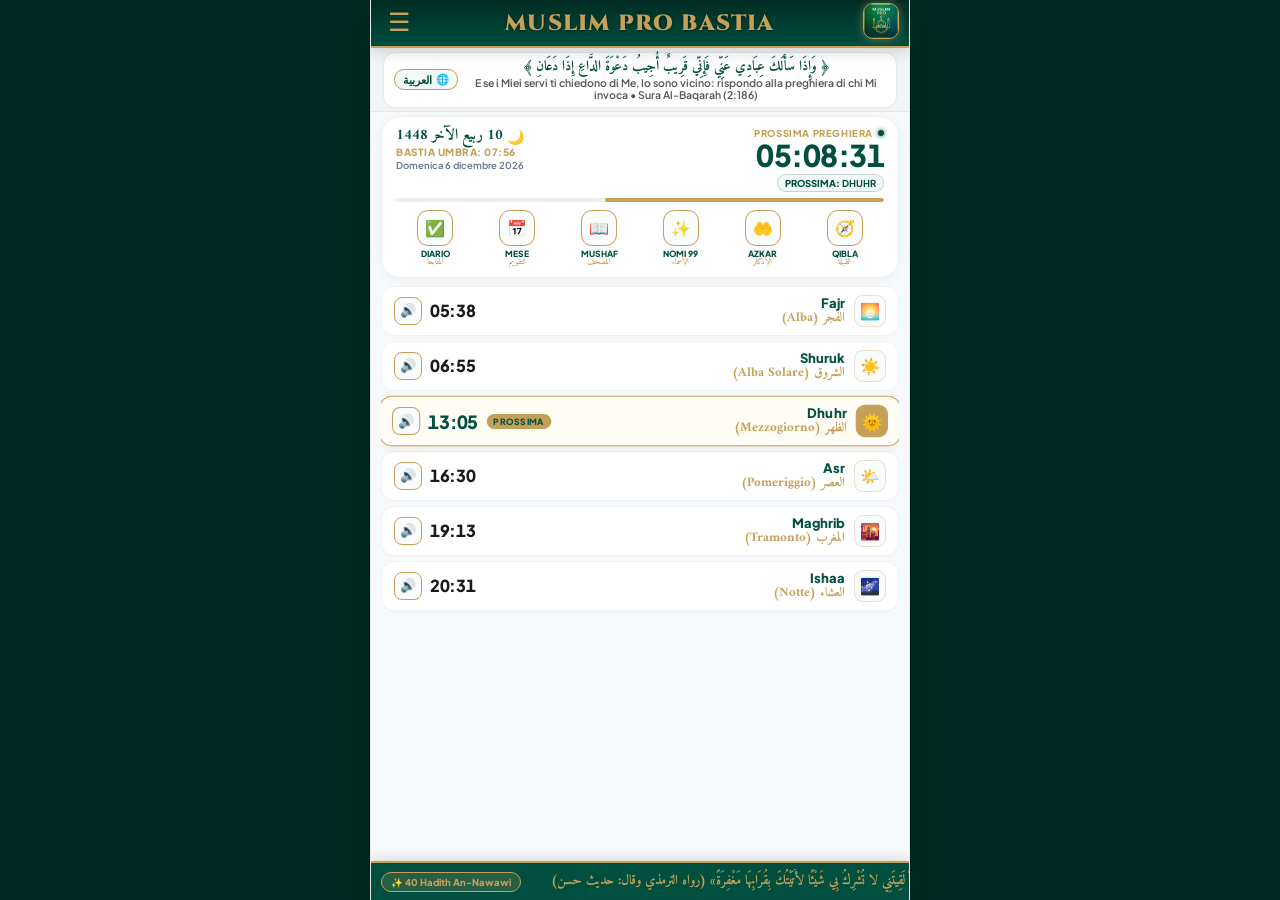
==== commit e22f67d5: "Add files via upload" ====
--- a/index.html
+++ b/index.html
@@ -1728,12 +1728,12 @@
         if (athanBannerTimer) clearTimeout(athanBannerTimer);
     }
 
-    function triggerAthanAlarm(idx) {
+    function triggerAthanAlarm(idx, customVoice) {
         unlockAudio();
         const modeEl = document.getElementById('notif-type');
         const voiceEl = document.getElementById('athan-voice');
         const mode = modeEl ? modeEl.value : 'athan';
-        const voice = voiceEl ? voiceEl.value : 'https://ia800203.us.archive.org/8/items/AdhanMorocco/Adhan%20Morocco.mp3';
+        const voice = customVoice || (voiceEl ? voiceEl.value : localStorage.getItem('athanVoice')) || 'https://ia800203.us.archive.org/8/items/AdhanMorocco/Adhan%20Morocco.mp3';
 
         // Play Sound: Bip or Full Athan
         if (mode === 'bip') {
@@ -1889,6 +1889,12 @@
         alarmAudio.src = voice;
         alarmAudio.currentTime = 0;
         alarmAudio.play().catch(e => {});
+
+        try {
+            if (typeof scheduleAllCapacitorPrayers === 'function') {
+                scheduleAllCapacitorPrayers();
+            }
+        } catch(e) {}
     }
 
     function getTodayString() {
@@ -3447,9 +3453,31 @@
                 }
             } catch(e) {}
 
+            // Registra listener per suonare l'Adhan scelto quando scatta o viene cliccata la notifica Capacitor
+            if (LN.addListener && !window._capAthanListenersSet) {
+                window._capAthanListenersSet = true;
+                LN.addListener('localNotificationReceived', (notification) => {
+                    console.log('Notifica locale Capacitor ricevuta:', notification);
+                    const pIdx = notification.extra?.prayerIndex ?? 0;
+                    const voice = notification.extra?.athanVoice || localStorage.getItem('athanVoice');
+                    triggerAthanAlarm(pIdx, voice);
+                });
+
+                LN.addListener('localNotificationActionPerformed', (action) => {
+                    console.log('Notifica Capacitor cliccata dall\'utente:', action);
+                    const pIdx = action.notification?.extra?.prayerIndex ?? 0;
+                    const voice = action.notification?.extra?.athanVoice || localStorage.getItem('athanVoice');
+                    unlockAudio();
+                    setTimeout(() => {
+                        triggerAthanAlarm(pIdx, voice);
+                    }, 350);
+                });
+            }
+
             const notificationsToSchedule = [];
             const now = new Date();
             let notifIdCounter = 1000;
+            const currentSelectedVoice = localStorage.getItem('athanVoice') || 'https://ia800203.us.archive.org/8/items/AdhanMorocco/Adhan%20Morocco.mp3';
 
             const prayerNamesList = [
                 { it: 'Fajr (Alba)', ar: 'الفجر', icon: '🌅' },
@@ -3488,7 +3516,8 @@
                                 prayerIndex: pIdx,
                                 prayerName: pInfo.it,
                                 prayerTime: timeStr,
-                                date: dayItem.date
+                                date: dayItem.date,
+                                athanVoice: currentSelectedVoice
                             }
                         });
                     }
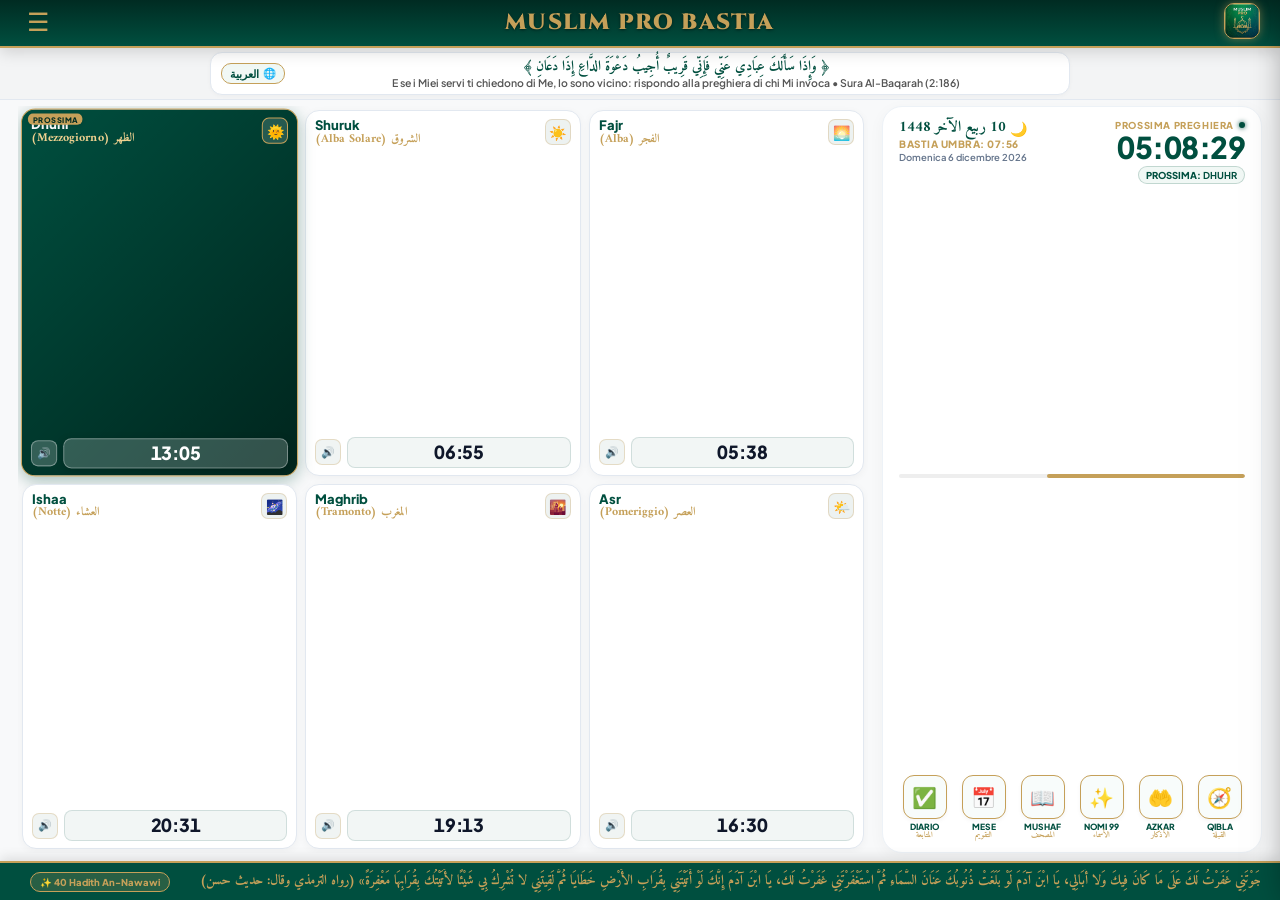
==== commit eb27335e: "Update fmt.Println message from 'Hello' to 'Goodbye'" ====
--- a/index.html
+++ b/index.html
@@ -19,19 +19,22 @@
 
     <script>
         // Early definition of image handlers to prevent reference errors during early DOM parsing
-        window.onWarshPageLoaded = function() {
-            var img = document.getElementById('moshaf-img');
+        window.onWarshPageLoaded = function(side) {
+            var id = side === 'left' ? 'moshaf-img-left' : 'moshaf-img';
+            var img = document.getElementById(id);
             var loader = document.getElementById('moshaf-loader');
             if (loader) loader.style.display = 'none';
             if (img) img.style.opacity = '1';
         };
-        window.onWarshPageError = function() {
-            var img = document.getElementById('moshaf-img');
+        window.onWarshPageError = function(side) {
+            var id = side === 'left' ? 'moshaf-img-left' : 'moshaf-img';
+            var img = document.getElementById(id);
             var loader = document.getElementById('moshaf-loader');
             if (!img) return;
             if (!img.getAttribute('data-fallback-tried') && window.currentWarshPage) {
                 img.setAttribute('data-fallback-tried', '1');
-                var pageStr = String(window.currentWarshPage).padStart(3, '0');
+                var pNum = (side === 'left') ? (window.currentWarshPage % 2 === 1 ? window.currentWarshPage + 1 : window.currentWarshPage) : window.currentWarshPage;
+                var pageStr = String(pNum).padStart(3, '0');
                 img.src = 'https://raw.githubusercontent.com/habib09-ux/Warsh_tajweed/main/' + pageStr + '.webp';
             } else if (loader) {
                 loader.innerHTML = '<div style="color:#ef4444; font-weight:bold; font-size:14px;">تعذر تحميل صفحة المصحف.<br><button onclick="loadWarshPage(window.currentWarshPage || 1)" style="margin-top:8px; padding:6px 14px; background:var(--mp-gold); border:none; border-radius:8px; cursor:pointer;">إعادة المحاولة</button></div>';
@@ -65,9 +68,13 @@
         html, body { 
             background-color: #002b22;
             font-family: 'Plus Jakarta Sans', -apple-system, sans-serif;
+            width: 100vw;
             width: 100%;
-            height: 100%;
+            height: 100vh;
+            height: 100dvh;
             min-height: 100dvh;
+            margin: 0;
+            padding: 0;
             color: #1a1a1a;
             user-select: none;
             overflow: hidden;
@@ -75,23 +82,29 @@
 
         body {
             display: flex; 
-            justify-content: center;
+            justify-content: stretch;
             align-items: stretch;
-        }
-
-        /* COMPACT & BALANCED VIEWPORT (SMARTPHONE, TABLET, PC) */
+            width: 100vw;
+            height: 100vh;
+            height: 100dvh;
+        }
+
+        /* 100% TRUE FULLSCREEN VIEWPORT (PHONE, TABLET, PC) */
         .app-viewport {
-            width: 100%;
-            max-width: 540px;
-            height: 100dvh;
-            max-height: 100dvh;
+            width: 100vw !important;
+            width: 100% !important;
+            max-width: 100vw !important;
+            height: 100vh !important;
+            height: 100dvh !important;
+            max-height: 100dvh !important;
             background: #F8F9FA;
             display: flex;
             flex-direction: column;
             position: relative;
-            box-shadow: 0 10px 40px rgba(0, 0, 0, 0.25);
-            border-left: 1px solid rgba(0, 0, 0, 0.08);
-            border-right: 1px solid rgba(0, 0, 0, 0.08);
+            box-shadow: none !important;
+            border: none !important;
+            margin: 0 !important;
+            padding: 0 !important;
             overflow: hidden;
         }
 
@@ -567,35 +580,90 @@
             vertical-align: middle; 
         }
         @keyframes marquee-rtl { 0% { transform: translateX(0); } 100% { transform: translateX(-50%); } }
-        /* SIDEBAR */
+        /* SIDEBAR OVERLAY & SIDEBAR */
+        .sidebar-overlay {
+            position: fixed;
+            top: 0;
+            left: 0;
+            width: 100%;
+            height: 100%;
+            background: rgba(0, 0, 0, 0.65);
+            backdrop-filter: blur(5px);
+            -webkit-backdrop-filter: blur(5px);
+            z-index: 2490;
+            opacity: 0;
+            pointer-events: none;
+            transition: opacity 0.3s ease;
+        }
+        .sidebar-overlay.active {
+            opacity: 1;
+            pointer-events: auto;
+        }
         .sidebar { 
             position: fixed; 
             top: 0; 
-            left: -350px; 
-            width: 320px; 
+            left: -360px; 
+            width: min(340px, 86vw); 
             height: 100%; 
-            background: var(--mp-dark); 
+            background: linear-gradient(180deg, #002b22 0%, #001913 100%); 
             z-index: 2500; 
-            transition: 0.35s cubic-bezier(0.16, 1, 0.3, 1); 
-            padding: max(25px, var(--sat)) 20px calc(20px + var(--sab)); 
+            transition: left 0.35s cubic-bezier(0.16, 1, 0.3, 1), right 0.35s cubic-bezier(0.16, 1, 0.3, 1); 
+            padding: max(20px, var(--sat)) 18px calc(24px + var(--sab)); 
             color: #ffffff; 
             overflow-y: auto; 
-            text-align: right; 
-            box-shadow: 5px 0 25px rgba(0, 0, 0, 0.3);
+            text-align: left; 
+            box-shadow: 10px 0 35px rgba(0, 0, 0, 0.5);
+            border-right: 1px solid rgba(197, 160, 89, 0.3);
+            box-sizing: border-box;
+        }
+        .sidebar.open { left: 0; }
+        [dir="rtl"] .sidebar {
+            left: auto;
+            right: -360px;
+            text-align: right;
             border-right: none;
-        }
-        .sidebar.open { left: 0; }
+            border-left: 1px solid rgba(197, 160, 89, 0.3);
+            box-shadow: -10px 0 35px rgba(0, 0, 0, 0.5);
+        }
+        [dir="rtl"] .sidebar.open {
+            right: 0;
+        }
+        .sidebar-header-bar {
+            display: flex;
+            align-items: center;
+            justify-content: space-between;
+            margin-bottom: 14px;
+            border-bottom: 1px solid rgba(255, 255, 255, 0.12);
+            padding-bottom: 10px;
+        }
         .sidebar h2 { 
             color: var(--mp-gold);
-            font-size: 19px; 
+            font-size: 18px; 
             font-weight: 800; 
-            margin-bottom: 14px; 
-            border-bottom: 1px solid rgba(255, 255, 255, 0.1); 
-            padding-bottom: 10px; 
-            text-align: center;
+            margin: 0;
+            display: flex;
+            align-items: center;
+            gap: 8px;
+        }
+        .sidebar-close-top-btn {
+            background: rgba(255, 255, 255, 0.1);
+            border: 1px solid rgba(255, 255, 255, 0.2);
+            color: #ffffff;
+            border-radius: 8px;
+            width: 32px;
+            height: 32px;
+            display: flex;
+            align-items: center;
+            justify-content: center;
+            font-size: 16px;
+            cursor: pointer;
+            transition: all 0.2s ease;
+        }
+        .sidebar-close-top-btn:hover {
+            background: rgba(255, 255, 255, 0.25);
         }
         .sidebar-lang-box {
-            background: rgba(0, 0, 0, 0.15);
+            background: rgba(0, 0, 0, 0.25);
             padding: 10px;
             border-radius: 12px;
             border: 1px solid rgba(197, 160, 89, 0.3);
@@ -831,46 +899,52 @@
             will-change: transform; 
         }
 
-        /* MUSHAF WARSH FULL-SCREEN PURE READER */
+        /* MUSHAF WARSH FULL-SCREEN PURE READER - COMPLETE FULLSCREEN TAKEOVER */
         .moshaf-reader-overlay {
-            position: fixed;
-            top: 0;
-            left: 0;
-            right: 0;
-            bottom: 0;
-            width: 100vw;
-            height: 100%;
-            height: 100dvh;
-            height: -webkit-fill-available;
-            background: #000000;
-            z-index: 99999;
+            position: fixed !important;
+            inset: 0 !important;
+            top: 0 !important;
+            left: 0 !important;
+            right: 0 !important;
+            bottom: 0 !important;
+            width: 100vw !important;
+            width: 100% !important;
+            height: 100vh !important;
+            height: 100dvh !important;
+            height: -webkit-fill-available !important;
+            background: #000000 !important;
+            z-index: 999999 !important;
             display: none;
-            flex-direction: column;
-            align-items: center;
-            justify-content: center;
+            flex-direction: column !important;
+            align-items: center !important;
+            justify-content: center !important;
             color: #ffffff;
-            overflow: hidden;
-            margin: 0;
-            padding: 0;
+            overflow: hidden !important;
+            margin: 0 !important;
+            padding: 0 !important;
+            border: none !important;
+            border-radius: 0 !important;
             user-select: none;
             -webkit-user-select: none;
             touch-action: pan-y;
-            animation: fadeIn 0.2s ease;
+            animation: fadeIn 0.15s ease;
         }
         .moshaf-reader-overlay.active, #moshaf-modal.active { display: flex !important; }
         .moshaf-reader-container {
-            width: 100vw;
-            height: 100%;
-            height: 100dvh;
-            height: -webkit-fill-available;
+            width: 100vw !important;
+            width: 100% !important;
+            height: 100vh !important;
+            height: 100dvh !important;
+            height: -webkit-fill-available !important;
             max-width: 100vw !important;
-            display: flex;
-            flex-direction: column;
-            background: #000000;
-            position: relative;
-            overflow: hidden;
-            margin: 0;
-            padding: 0;
+            display: flex !important;
+            flex-direction: column !important;
+            background: #000000 !important;
+            position: absolute !important;
+            inset: 0 !important;
+            overflow: hidden !important;
+            margin: 0 !important;
+            padding: 0 !important;
         }
 
         /* Floating discreet close button in pure mode */
@@ -1083,39 +1157,166 @@
             transition: opacity 0.2s ease;
         }
 
-        /* Mobile phones: occupies 100% of the phone's space edge-to-edge */
-        @media (max-width: 768px) {
-            .moshaf-img {
-                width: 100vw !important;
-                height: 100% !important;
-                height: 100dvh !important;
-                height: 100vh !important;
-                height: -webkit-fill-available !important;
-                max-width: 100vw !important;
-                max-height: 100dvh !important;
-                object-fit: fill !important;
-                box-shadow: none !important;
-            }
-            .moshaf-page-wrapper {
-                width: 100vw !important;
-                height: 100% !important;
-                height: 100dvh !important;
-                height: 100vh !important;
-                height: -webkit-fill-available !important;
-            }
-        }
-
-        /* Tablet & Desktop: centered natural ratio */
-        @media (min-width: 769px) {
-            .moshaf-img {
-                height: 100vh;
-                height: 100dvh;
-                width: auto;
-                max-width: 100vw;
-                max-height: 100vh;
-                object-fit: contain;
-                box-shadow: 0 0 45px rgba(0, 0, 0, 0.95);
-            }
+        /* FULLSCREEN SCALING FOR PHONE, TABLET, COMPUTER, LANDSCAPE & PORTRAIT */
+        .moshaf-page-viewport {
+            position: absolute !important;
+            inset: 0 !important;
+            top: 0 !important;
+            left: 0 !important;
+            right: 0 !important;
+            bottom: 0 !important;
+            width: 100vw !important;
+            width: 100% !important;
+            height: 100vh !important;
+            height: 100dvh !important;
+            height: -webkit-fill-available !important;
+            display: flex !important;
+            align-items: center !important;
+            justify-content: center !important;
+            background: #000000 !important;
+            cursor: pointer;
+            overflow: hidden !important;
+            padding: 0 !important;
+            margin: 0 !important;
+            touch-action: pan-y;
+        }
+        .moshaf-page-wrapper {
+            width: 100vw !important;
+            width: 100% !important;
+            height: 100vh !important;
+            height: 100dvh !important;
+            height: -webkit-fill-available !important;
+            display: flex !important;
+            align-items: center !important;
+            justify-content: center !important;
+            position: relative;
+            padding: 0 !important;
+            margin: 0 !important;
+            perspective: 1600px;
+            will-change: transform, filter;
+        }
+
+        /* Responsive Spread Wrap for 1-Page (Phone) and 2-Pages (Computer) */
+        .moshaf-spread-wrap {
+            width: 100vw;
+            width: 100%;
+            height: 100vh;
+            height: 100dvh;
+            height: -webkit-fill-available;
+            display: flex;
+            align-items: center;
+            justify-content: center;
+            direction: rtl; /* RTL order: Right page = odd (first), Left page = even (second) */
+            position: relative;
+            box-sizing: border-box;
+            overflow: hidden;
+        }
+
+        .moshaf-page-col {
+            display: flex;
+            align-items: center;
+            justify-content: center;
+            height: 100%;
+            position: relative;
+            box-sizing: border-box;
+        }
+
+        .moshaf-img {
+            display: block !important;
+            margin: 0 auto !important;
+            border-radius: 0 !important;
+            user-select: none;
+            -webkit-user-drag: none;
+            pointer-events: none;
+            transition: opacity 0.2s ease;
+            object-fit: contain !important;
+            image-rendering: -webkit-optimize-contrast;
+            image-rendering: high-quality;
+            background: #000000 !important;
+            box-shadow: none !important;
+        }
+
+        /* SINGLE PAGE MODE (Mobile / Phone or when toggled) */
+        .moshaf-mode-single .moshaf-page-right {
+            width: 100vw !important;
+            width: 100% !important;
+            flex: 1 1 100% !important;
+            max-width: 100vw !important;
+            height: 100% !important;
+            display: flex !important;
+            align-items: center !important;
+            justify-content: center !important;
+        }
+        .moshaf-mode-single .moshaf-page-left,
+        .moshaf-mode-single .moshaf-book-spine {
+            display: none !important;
+        }
+        .moshaf-mode-single .moshaf-img {
+            width: 100% !important;
+            height: 100% !important;
+            max-width: 100vw !important;
+            max-height: 100vh !important;
+            max-height: 100dvh !important;
+            max-height: -webkit-fill-available !important;
+        }
+
+        /* DUAL PAGE MODE (Desktop / Computer / Tablet landscape) */
+        .moshaf-mode-dual .moshaf-spread-wrap {
+            padding: 0 4px;
+            gap: 2px;
+        }
+        .moshaf-mode-dual .moshaf-page-right {
+            display: flex !important;
+            flex: 1 1 50% !important;
+            max-width: calc(50vw - 2px) !important;
+            height: 100% !important;
+            max-height: 100dvh !important;
+            align-items: center !important;
+            justify-content: flex-start !important; /* aligns towards central spine */
+        }
+        .moshaf-mode-dual .moshaf-page-left {
+            display: flex !important;
+            flex: 1 1 50% !important;
+            max-width: calc(50vw - 2px) !important;
+            height: 100% !important;
+            max-height: 100dvh !important;
+            align-items: center !important;
+            justify-content: flex-end !important; /* aligns towards central spine */
+        }
+        .moshaf-mode-dual .moshaf-book-spine {
+            display: block !important;
+            width: 3px;
+            height: 96%;
+            background: linear-gradient(to bottom, rgba(197, 160, 89, 0.4) 0%, rgba(20, 20, 20, 0.95) 50%, rgba(197, 160, 89, 0.4) 100%);
+            box-shadow: 0 0 10px rgba(0, 0, 0, 0.9);
+            flex-shrink: 0;
+            border-radius: 2px;
+            z-index: 5;
+        }
+        .moshaf-mode-dual .moshaf-img {
+            height: 100% !important;
+            max-height: 100vh !important;
+            max-height: 100dvh !important;
+            max-height: -webkit-fill-available !important;
+            width: auto !important;
+            max-width: 100% !important;
+        }
+
+        .moshaf-spread-toggle-btn {
+            background: rgba(255, 255, 255, 0.12);
+            border: 1px solid var(--mp-gold);
+            color: #ffffff;
+            border-radius: 6px;
+            padding: 3px 8px;
+            font-size: 11px;
+            font-weight: bold;
+            cursor: pointer;
+            white-space: nowrap;
+            transition: all 0.2s;
+        }
+        .moshaf-spread-toggle-btn:hover {
+            background: var(--mp-gold);
+            color: #002b22;
         }
 
         /* Subtle Page Indicator Toast */
@@ -1272,11 +1473,808 @@
             text-align: center;
         }
         .tajweed-desc { font-size: 11.5px; color: #333333; line-height: 1.3; }
-    </style>
+    
+        .main-content-layout {
+            display: flex;
+            flex-direction: column;
+            flex: 1 1 0px;
+            min-height: 0;
+            overflow: hidden;
+            width: 100%;
+        }
+
+        /* AI Assistant Modal & Chips */
+        .ai-chip {
+            white-space: nowrap;
+            background: #ffffff;
+            border: 1px solid rgba(0, 79, 63, 0.25);
+            color: #004F3F;
+            font-size: 11.5px;
+            font-weight: 700;
+            padding: 5px 12px;
+            border-radius: 20px;
+            cursor: pointer;
+            transition: all 0.2s ease;
+            box-shadow: 0 1px 3px rgba(0,0,0,0.05);
+            flex-shrink: 0;
+        }
+        .ai-chip:hover, .ai-chip:active {
+            background: #004F3F;
+            color: #ffffff;
+            border-color: #004F3F;
+        }
+        .ai-msg {
+            margin-bottom: 12px;
+            display: flex;
+            flex-direction: column;
+        }
+        .ai-msg-user {
+            align-items: flex-end;
+        }
+        .ai-msg-user .ai-bubble {
+            background: #004F3F;
+            color: #ffffff;
+            border-radius: 16px 16px 4px 16px;
+            padding: 8px 14px;
+            max-width: 84%;
+            font-size: 13.5px;
+            box-shadow: 0 2px 6px rgba(0, 79, 63, 0.25);
+        }
+        .ai-msg-bot {
+            align-items: flex-start;
+        }
+        .ai-msg-bot .ai-bubble {
+            background: #ffffff;
+            color: #0f172a;
+            border: 1px solid rgba(197, 160, 89, 0.35);
+            border-radius: 16px 16px 16px 4px;
+            padding: 12px 14px;
+            max-width: 95%;
+            font-size: 13.5px;
+            line-height: 1.65;
+            box-shadow: 0 2px 8px rgba(0, 0, 0, 0.06);
+        }
+        .ai-bubble-actions {
+            display: flex;
+            gap: 8px;
+            margin-top: 6px;
+        }
+        .ai-action-btn {
+            background: #f1f5f9;
+            border: 1px solid #cbd5e1;
+            border-radius: 6px;
+            font-size: 11px;
+            padding: 3px 8px;
+            color: #475569;
+            cursor: pointer;
+        }
+        .ai-action-btn:hover {
+            background: #e2e8f0;
+            color: #004F3F;
+        }
+        .ai-loading-dots span {
+            animation: aiPulse 1.2s infinite ease-in-out both;
+            display: inline-block;
+            font-size: 18px;
+            color: #004F3F;
+        }
+        .ai-loading-dots span:nth-child(1) { animation-delay: -0.32s; }
+        .ai-loading-dots span:nth-child(2) { animation-delay: -0.16s; }
+        @keyframes aiPulse {
+            0%, 80%, 100% { transform: scale(0.6); opacity: 0.4; }
+            40% { transform: scale(1); opacity: 1; }
+        }
+
+        /* Fullscreen modal isolation: zero interference from outer app */
+        body.fullscreen-modal-open {
+            overflow: hidden !important;
+            padding: 0 !important;
+            margin: 0 !important;
+            align-items: stretch !important;
+            justify-content: stretch !important;
+        }
+        body.fullscreen-modal-open .app-viewport {
+            opacity: 0 !important;
+            pointer-events: none !important;
+            visibility: hidden !important;
+        }
+
+        /* Responsive adaptation for Desktop, Laptops, and Horizontal Tablets */
+        @media (min-width: 768px), (orientation: landscape) and (min-width: 640px) {
+            body {
+                align-items: stretch !important;
+                justify-content: stretch !important;
+                background-color: #002b22 !important;
+                background-image: none !important;
+                width: 100vw !important;
+                height: 100vh !important;
+                height: 100dvh !important;
+                margin: 0 !important;
+                padding: 0 !important;
+            }
+            .app-viewport {
+                max-width: 100vw !important;
+                width: 100vw !important;
+                width: 100% !important;
+                height: 100vh !important;
+                height: 100dvh !important;
+                max-height: 100dvh !important;
+                border-radius: 0 !important;
+                box-shadow: none !important;
+                border: none !important;
+                margin: 0 !important;
+                padding: 0 !important;
+            }
+            .header {
+                padding: 10px 24px;
+            }
+            .menu-btn {
+                left: 20px;
+            }
+            .header-logo {
+                right: 20px;
+            }
+            .header-aya {
+                padding: 4px 20px;
+            }
+            .aya-card {
+                max-width: 860px;
+                margin: 0 auto;
+            }
+            .main-content-layout {
+                flex-direction: row;
+                align-items: stretch;
+                gap: 14px;
+                padding: 6px 18px 8px;
+                flex: 1 1 0px;
+                min-height: 0;
+                overflow: hidden;
+            }
+            .dashboard {
+                width: 38%;
+                max-width: 380px;
+                min-width: 290px;
+                margin: 0;
+                height: 100%;
+                display: flex;
+                flex-direction: column;
+                justify-content: space-between;
+                overflow-y: auto;
+                padding: 12px 16px;
+                border-radius: 20px;
+            }
+            /* GRIGLIA A QUADRETTI PERFETTA E RESPONSIVA (3 colonne x 2 righe = 6 orari perfettamente allineati dentro i riquadri) */
+            .prayer-list {
+                width: 62%;
+                flex: 1 1 0px;
+                margin: 0;
+                height: 100%;
+                max-height: 100%;
+                min-height: 0;
+                overflow-y: auto !important;
+                display: grid !important;
+                grid-template-columns: repeat(3, minmax(0, 1fr)) !important;
+                grid-template-rows: repeat(2, minmax(0, 1fr)) !important;
+                gap: 8px !important;
+                padding: 4px !important;
+                box-sizing: border-box;
+            }
+            .prayer-card {
+                display: flex !important;
+                flex-direction: column !important;
+                justify-content: space-between !important;
+                align-items: stretch !important;
+                text-align: center !important;
+                padding: 7px 9px !important;
+                border-radius: 14px !important;
+                height: 100% !important;
+                min-height: 76px !important;
+                position: relative !important;
+                box-sizing: border-box !important;
+                background: #ffffff;
+                border: 1.5px solid #e2e8f0;
+                box-shadow: 0 2px 8px rgba(0, 0, 0, 0.04);
+                transition: transform 0.15s ease, box-shadow 0.15s ease;
+                overflow: hidden !important;
+            }
+            .prayer-card:hover {
+                transform: translateY(-2px);
+                box-shadow: 0 6px 14px rgba(0, 0, 0, 0.08);
+            }
+            .prayer-card-left {
+                display: flex !important;
+                flex-direction: row !important;
+                align-items: center !important;
+                justify-content: flex-start !important;
+                gap: 6px !important;
+                width: 100% !important;
+                min-width: 0 !important;
+            }
+            [dir="rtl"] .prayer-card-left {
+                justify-content: flex-start !important;
+            }
+            .prayer-icon-badge {
+                width: 26px !important;
+                height: 26px !important;
+                min-width: 26px !important;
+                font-size: 14px !important;
+                display: flex !important;
+                align-items: center !important;
+                justify-content: center !important;
+                background: rgba(0, 79, 63, 0.07) !important;
+                border-radius: 7px !important;
+                margin-bottom: 0 !important;
+                flex-shrink: 0 !important;
+            }
+            .prayer-names-col {
+                display: flex !important;
+                flex-direction: column !important;
+                align-items: flex-start !important;
+                gap: 0px !important;
+                min-width: 0 !important;
+                overflow: hidden !important;
+                flex: 1 1 0px !important;
+            }
+            [dir="rtl"] .prayer-names-col {
+                align-items: flex-end !important;
+            }
+            .p-name {
+                font-size: clamp(11.5px, 1.3vw, 13px) !important;
+                font-weight: 800 !important;
+                color: #004F3F !important;
+                line-height: 1.15 !important;
+                white-space: nowrap !important;
+                overflow: hidden !important;
+                text-overflow: ellipsis !important;
+                max-width: 100% !important;
+            }
+            .p-name-ar {
+                font-size: clamp(10.5px, 1.2vw, 12px) !important;
+                font-weight: 700 !important;
+                color: #C5A059 !important;
+                font-family: 'Amiri', serif !important;
+                line-height: 1.1 !important;
+                white-space: nowrap !important;
+                overflow: hidden !important;
+                text-overflow: ellipsis !important;
+            }
+            .prayer-card-right {
+                display: flex !important;
+                flex-direction: row !important;
+                align-items: center !important;
+                justify-content: space-between !important;
+                gap: 6px !important;
+                width: 100% !important;
+                margin-top: auto !important;
+                padding-top: 3px !important;
+                box-sizing: border-box !important;
+            }
+            .p-time {
+                flex: 1 1 0px !important;
+                min-width: 0 !important;
+                display: flex !important;
+                align-items: center !important;
+                justify-content: center !important;
+                font-size: clamp(14px, 1.8vw, 18px) !important;
+                font-weight: 900 !important;
+                color: #0f172a !important;
+                font-variant-numeric: tabular-nums !important;
+                letter-spacing: -0.2px !important;
+                background: rgba(0, 79, 63, 0.05) !important;
+                border: 1.5px solid rgba(0, 79, 63, 0.14) !important;
+                border-radius: 8px !important;
+                padding: 4px 6px !important;
+                line-height: 1.15 !important;
+                box-sizing: border-box !important;
+                white-space: nowrap !important;
+                text-align: center !important;
+                overflow: hidden !important;
+            }
+            .p-audio-btn {
+                background: rgba(0, 79, 63, 0.06) !important;
+                border: 1px solid rgba(197, 160, 89, 0.3) !important;
+                border-radius: 7px !important;
+                width: 26px !important;
+                height: 26px !important;
+                min-width: 26px !important;
+                padding: 0 !important;
+                display: flex !important;
+                align-items: center !important;
+                justify-content: center !important;
+                font-size: 11px !important;
+                cursor: pointer !important;
+                transition: all 0.2s ease !important;
+                flex-shrink: 0 !important;
+            }
+            .p-audio-btn:hover {
+                background: #C5A059 !important;
+                color: #002b22 !important;
+            }
+            .next-pill-badge {
+                position: absolute !important;
+                top: 4px !important;
+                right: 6px !important;
+                font-size: 7.5px !important;
+                font-weight: 900 !important;
+                padding: 1.5px 5px !important;
+                border-radius: 5px !important;
+                z-index: 5 !important;
+                line-height: 1.1 !important;
+                background: #C5A059 !important;
+                color: #002b22 !important;
+                box-shadow: 0 1px 4px rgba(0,0,0,0.12) !important;
+                max-width: 60px !important;
+                white-space: nowrap !important;
+                overflow: hidden !important;
+                text-overflow: ellipsis !important;
+            }
+            [dir="rtl"] .next-pill-badge {
+                right: auto !important;
+                left: 6px !important;
+            }
+            .prayer-card.active {
+                background: linear-gradient(135deg, #004F3F 0%, #00251d 100%) !important;
+                border-color: #C5A059 !important;
+                box-shadow: 0 4px 16px rgba(0, 79, 63, 0.35) !important;
+            }
+            .prayer-card.active .prayer-icon-badge {
+                background: rgba(255, 255, 255, 0.15) !important;
+                color: #ffffff !important;
+            }
+            .prayer-card.active .p-name {
+                color: #ffffff !important;
+            }
+            .prayer-card.active .p-name-ar {
+                color: #F0D290 !important;
+            }
+            .prayer-card.active .p-time {
+                color: #ffffff !important;
+                background: rgba(255, 255, 255, 0.2) !important;
+                border-color: rgba(255, 255, 255, 0.35) !important;
+                box-shadow: 0 2px 8px rgba(0, 0, 0, 0.2) !important;
+            }
+            .prayer-card.active .p-audio-btn {
+                background: rgba(255, 255, 255, 0.2) !important;
+                border-color: rgba(255, 255, 255, 0.35) !important;
+                color: #ffffff !important;
+            }
+            .hadith-footer {
+                padding-left: 20px;
+                padding-right: 20px;
+            }
+            .action-bubbles {
+                gap: 8px;
+                margin-top: 10px;
+            }
+            .bubble-circle {
+                width: 44px;
+                height: 44px;
+                font-size: 20px;
+            }
+        }
+        
+        /* Modal AI & Gemini Live Suite - 100% FULLSCREEN TAKEOVER ON PHONE, TABLET, COMPUTER */
+        #ai-modal,
+        #ai-modal.modal-overlay,
+        .ai-fullscreen-modal {
+            position: fixed !important;
+            inset: 0 !important;
+            top: 0 !important;
+            left: 0 !important;
+            right: 0 !important;
+            bottom: 0 !important;
+            width: 100vw !important;
+            width: 100% !important;
+            height: 100vh !important;
+            height: 100dvh !important;
+            height: -webkit-fill-available !important;
+            max-width: 100vw !important;
+            max-height: 100dvh !important;
+            z-index: 9999999 !important;
+            background: #ffffff !important;
+            padding: 0 !important;
+            margin: 0 !important;
+            border-radius: 0 !important;
+            border: none !important;
+            box-shadow: none !important;
+            display: none;
+            align-items: stretch !important;
+            justify-content: stretch !important;
+            backdrop-filter: none !important;
+            overflow: hidden !important;
+        }
+        #ai-modal.active,
+        #ai-modal.modal-overlay.active,
+        .ai-fullscreen-modal.active {
+            display: flex !important;
+        }
+        .ai-modal-card {
+            width: 100vw !important;
+            width: 100% !important;
+            max-width: 100vw !important;
+            height: 100vh !important;
+            height: 100dvh !important;
+            height: -webkit-fill-available !important;
+            max-height: 100dvh !important;
+            display: flex !important;
+            flex-direction: column !important;
+            padding: max(10px, var(--sat)) max(14px, var(--sar)) max(10px, var(--sab)) max(14px, var(--sal)) !important;
+            background: #ffffff !important;
+            border-radius: 0 !important;
+            border: none !important;
+            box-shadow: none !important;
+            box-sizing: border-box !important;
+            position: absolute !important;
+            inset: 0 !important;
+            overflow: hidden !important;
+            z-index: 10 !important;
+        }
+        .gemini-header-wrap {
+            display: flex;
+            justify-content: space-between;
+            align-items: center;
+            border-bottom: 2px solid rgba(197, 160, 89, 0.4);
+            padding-bottom: 8px;
+            margin-bottom: 8px;
+            flex-shrink: 0;
+        }
+        .gemini-logo-badge {
+            display: flex;
+            align-items: center;
+            gap: 10px;
+        }
+        .gemini-sparkle-icon {
+            font-size: 26px;
+            animation: gemini-glow 2.5s infinite alternate;
+            background: linear-gradient(135deg, #004F3F, #C5A059, #38bdf8);
+            -webkit-background-clip: text;
+            -webkit-text-fill-color: transparent;
+        }
+        @keyframes gemini-glow {
+            0% { transform: scale(1) rotate(0deg); filter: drop-shadow(0 0 2px rgba(197, 160, 89, 0.4)); }
+            100% { transform: scale(1.1) rotate(6deg); filter: drop-shadow(0 0 10px rgba(56, 189, 248, 0.7)); }
+        }
+        .gemini-tabs-bar {
+            display: flex;
+            background: #f1f5f9;
+            padding: 3px;
+            border-radius: 12px;
+            gap: 4px;
+            margin-bottom: 8px;
+            flex-shrink: 0;
+        }
+        .gemini-tab-btn {
+            flex: 1;
+            padding: 7px 10px;
+            font-size: 12.5px;
+            font-weight: 800;
+            border: none;
+            border-radius: 9px;
+            background: transparent;
+            color: #64748b;
+            cursor: pointer;
+            transition: all 0.2s ease;
+            display: flex;
+            align-items: center;
+            justify-content: center;
+            gap: 6px;
+        }
+        .gemini-tab-btn.active {
+            background: #ffffff;
+            color: #004F3F;
+            box-shadow: 0 2px 6px rgba(0,0,0,0.06);
+        }
+        .gemini-live-orb-container {
+            flex: 1 1 0px !important;
+            min-height: 0 !important;
+            height: 100% !important;
+            display: flex;
+            flex-direction: column;
+            align-items: center;
+            justify-content: center;
+            background: radial-gradient(circle at 50% 40%, rgba(0, 79, 63, 0.08) 0%, rgba(248, 250, 252, 0.95) 75%);
+            border-radius: 16px;
+            border: 1px solid #e2e8f0;
+            padding: 16px 14px;
+            position: relative;
+            overflow-y: auto !important;
+            -webkit-overflow-scrolling: touch !important;
+        }
+        .gemini-orb-pulse {
+            width: 105px;
+            height: 105px;
+            border-radius: 50%;
+            background: linear-gradient(135deg, #004F3F 0%, #00876c 50%, #C5A059 100%);
+            display: flex;
+            align-items: center;
+            justify-content: center;
+            font-size: 40px;
+            color: #ffffff;
+            cursor: pointer;
+            box-shadow: 0 0 0 0 rgba(0, 79, 63, 0.4);
+            transition: all 0.3s cubic-bezier(0.4, 0, 0.2, 1);
+            position: relative;
+            z-index: 2;
+            flex-shrink: 0;
+        }
+        .gemini-orb-pulse.listening {
+            background: linear-gradient(135deg, #dc2626 0%, #f97316 100%);
+            animation: orb-listen-pulse 1.4s infinite;
+            box-shadow: 0 0 25px rgba(220, 38, 38, 0.6);
+        }
+        .gemini-orb-pulse.speaking {
+            background: linear-gradient(135deg, #0284c7 0%, #004F3F 100%);
+            animation: orb-speak-pulse 1.2s infinite;
+            box-shadow: 0 0 30px rgba(2, 132, 199, 0.7);
+        }
+        .gemini-orb-pulse.thinking {
+            background: linear-gradient(135deg, #C5A059 0%, #ca8a04 100%);
+            animation: orb-think-spin 2s linear infinite;
+        }
+        @keyframes orb-listen-pulse {
+            0% { transform: scale(1); box-shadow: 0 0 0 0 rgba(220, 38, 38, 0.6); }
+            70% { transform: scale(1.08); box-shadow: 0 0 0 22px rgba(220, 38, 38, 0); }
+            100% { transform: scale(1); box-shadow: 0 0 0 0 rgba(220, 38, 38, 0); }
+        }
+        @keyframes orb-speak-pulse {
+            0%, 100% { transform: scale(1); filter: brightness(1); }
+            50% { transform: scale(1.06); filter: brightness(1.2); }
+        }
+        @keyframes orb-think-spin {
+            0% { transform: rotate(0deg); }
+            100% { transform: rotate(360deg); }
+        }
+        .voice-wave-bars {
+            display: flex;
+            align-items: center;
+            gap: 4px;
+            height: 22px;
+            margin-top: 12px;
+            flex-shrink: 0;
+        }
+        .voice-bar {
+            width: 4px;
+            height: 6px;
+            background: #004F3F;
+            border-radius: 4px;
+            transition: height 0.1s ease;
+        }
+        .voice-wave-bars.active .voice-bar:nth-child(1) { animation: wave 0.8s ease-in-out infinite 0.1s; }
+        .voice-wave-bars.active .voice-bar:nth-child(2) { animation: wave 0.8s ease-in-out infinite 0.2s; }
+        .voice-wave-bars.active .voice-bar:nth-child(3) { animation: wave 0.8s ease-in-out infinite 0.3s; }
+        .voice-wave-bars.active .voice-bar:nth-child(4) { animation: wave 0.8s ease-in-out infinite 0.4s; }
+        .voice-wave-bars.active .voice-bar:nth-child(5) { animation: wave 0.8s ease-in-out infinite 0.5s; }
+        @keyframes wave {
+            0%, 100% { height: 6px; }
+            50% { height: 22px; background: #C5A059; }
+        }
+        .gemini-live-subtitles {
+            margin-top: 12px;
+            max-width: 90%;
+            text-align: center;
+            font-size: 13px;
+            color: #334155;
+            line-height: 1.45;
+            max-height: 85px;
+            overflow-y: auto;
+            background: #ffffff;
+            padding: 8px 12px;
+            border-radius: 12px;
+            border: 1px solid #e2e8f0;
+            box-shadow: 0 2px 6px rgba(0,0,0,0.03);
+            flex-shrink: 0;
+        }
+        .ai-chips-row {
+            display: flex;
+            gap: 6px;
+            overflow-x: auto;
+            padding: 4px 2px 8px;
+            scrollbar-width: none;
+            -webkit-overflow-scrolling: touch;
+            flex-shrink: 0;
+        }
+        .ai-chips-row::-webkit-scrollbar { display: none; }
+        .ai-chip {
+            white-space: nowrap;
+            font-size: 11.5px;
+            font-weight: 700;
+            padding: 5px 12px;
+            border-radius: 12px;
+            background: #f1f5f9;
+            color: #004F3F;
+            border: 1px solid #e2e8f0;
+            cursor: pointer;
+            transition: all 0.2s ease;
+        }
+        .ai-chip:hover {
+            background: #004F3F;
+            color: #ffffff;
+            border-color: #004F3F;
+        }
+        .ai-chat-area {
+            flex: 1 1 0px !important;
+            min-height: 0 !important;
+            height: 100% !important;
+            max-height: none !important;
+            overflow-y: auto !important;
+            -webkit-overflow-scrolling: touch !important;
+            padding: 12px !important;
+            background: #f8fafc;
+            border-radius: 14px;
+            border: 1px solid #e2e8f0;
+            display: flex;
+            flex-direction: column;
+            gap: 12px;
+            scroll-behavior: smooth;
+        }
+
+        /* Landscape Optimization for Horizontal View (Phone, Tablet, Desktop) */
+        @media (max-height: 540px) {
+            .gemini-header-wrap {
+                padding-bottom: 4px !important;
+                margin-bottom: 4px !important;
+            }
+            .gemini-tabs-bar {
+                margin-bottom: 4px !important;
+                padding: 2px !important;
+            }
+            .gemini-tab-btn {
+                padding: 4px 8px !important;
+                font-size: 11.5px !important;
+            }
+            .gemini-orb-pulse {
+                width: 68px !important;
+                height: 68px !important;
+                font-size: 26px !important;
+            }
+            .gemini-live-subtitles {
+                max-height: 55px !important;
+                margin-top: 6px !important;
+                font-size: 11px !important;
+                padding: 4px 8px !important;
+            }
+            .voice-wave-bars {
+                margin-top: 4px !important;
+                height: 16px !important;
+            }
+            #gemini-live-status {
+                margin-top: 4px !important;
+                font-size: 12px !important;
+            }
+            .ai-chips-row {
+                padding: 2px 0 4px !important;
+            }
+            .ai-chip {
+                padding: 3px 8px !important;
+                font-size: 10.5px !important;
+            }
+            .ai-chat-area {
+                padding: 8px !important;
+                gap: 8px !important;
+            }
+            #ai-modal-disclaimer {
+                display: none !important;
+            }
+        }
+        .ai-msg {
+            display: flex;
+            width: 100%;
+        }
+        .ai-msg-user {
+            justify-content: flex-end;
+        }
+        .ai-msg-user .ai-bubble {
+            background: #004F3F;
+            color: #ffffff;
+            border-radius: 14px 14px 2px 14px;
+            padding: 9px 13px;
+            max-width: 84%;
+            font-size: 13.5px;
+            line-height: 1.4;
+            word-break: break-word;
+        }
+        .ai-msg-bot {
+            justify-content: flex-start;
+        }
+        .ai-msg-bot .ai-bubble {
+            background: #ffffff;
+            color: #1e293b;
+            border: 1px solid #e2e8f0;
+            border-radius: 14px 14px 14px 2px;
+            padding: 12px 14px;
+            max-width: 90%;
+            font-size: 13px;
+            line-height: 1.5;
+            box-shadow: 0 2px 6px rgba(0,0,0,0.03);
+            word-break: break-word;
+        }
+        .ai-bubble-actions {
+            display: flex;
+            gap: 6px;
+            margin-top: 8px;
+            padding-top: 6px;
+            border-top: 1px dashed #e2e8f0;
+            flex-wrap: wrap;
+        }
+        .ai-action-btn {
+            font-size: 11px;
+            font-weight: 700;
+            padding: 4px 8px;
+            border-radius: 6px;
+            border: 1px solid #cbd5e1;
+            background: #f8fafc;
+            color: #475569;
+            cursor: pointer;
+            display: inline-flex;
+            align-items: center;
+            gap: 4px;
+        }
+        .ai-action-btn:hover {
+            background: #e2e8f0;
+            color: #0f172a;
+        }
+        .ai-input-bar {
+            display: flex;
+            gap: 6px;
+            margin-top: 10px;
+            align-items: center;
+        }
+        .ai-input-field {
+            flex: 1;
+            padding: 10px 14px;
+            border: 1.5px solid #cbd5e1;
+            border-radius: 12px;
+            font-size: 14px;
+            outline: none;
+            transition: border-color 0.2s;
+        }
+        .ai-input-field:focus {
+            border-color: #004F3F;
+        }
+        .ai-mic-btn {
+            background: #f1f5f9;
+            color: #004F3F;
+            border: 1.5px solid #cbd5e1;
+            border-radius: 12px;
+            width: 42px;
+            height: 42px;
+            font-size: 18px;
+            cursor: pointer;
+            display: flex;
+            align-items: center;
+            justify-content: center;
+            transition: all 0.2s ease;
+        }
+        .ai-mic-btn.recording {
+            background: #fee2e2;
+            border-color: #ef4444;
+            color: #dc2626;
+            animation: mic-pulse 1.2s infinite;
+        }
+        @keyframes mic-pulse {
+            0%, 100% { transform: scale(1); }
+            50% { transform: scale(1.08); box-shadow: 0 0 10px rgba(239, 68, 68, 0.5); }
+        }
+        .ai-send-btn {
+            background: #004F3F;
+            color: #ffffff;
+            border: none;
+            border-radius: 12px;
+            padding: 0 16px;
+            height: 42px;
+            font-size: 16px;
+            font-weight: 800;
+            cursor: pointer;
+            transition: background 0.2s;
+        }
+        .ai-send-btn:hover {
+            background: #002f26;
+        }
+        </style>
 </head>
 <body onclick="unlockAudio(); startWakeLock();">
 
-<audio id="silent-audio" loop><source src="https://github.com/anars/blank-audio/raw/master/10-seconds-of-silence.mp3" type="audio/mp3"></audio>
+<audio id="silent-audio" loop preload="none"><source src="[data-uri]" type="audio/wav"></audio>
 
 <div class="app-viewport">
     <div class="header">
@@ -1303,6 +2301,7 @@
         </div>
     </div>
 
+    <div class="main-content-layout">
     <div class="dashboard">
         <div class="dash-info">
             <div class="dash-left">
@@ -1351,6 +2350,7 @@
     </div>
 
     <div class="prayer-list" id="list-container"></div>
+    </div>
     
     <div class="hadith-footer">
         <div class="hadith-badge" id="hadith-badge-text">✨ 40 Hadith An-Nawawi</div>
@@ -1359,33 +2359,56 @@
         </div>
     </div>
 </div>
+<!-- SIDEBAR OVERLAY & SIDEBAR -->
+<div class="sidebar-overlay" id="sidebar-overlay" onclick="closeMenu()"></div>
 <div class="sidebar" id="sidebar">
-    <h2 id="sidebar-title">Muslim Pro Menu</h2>
+    <div class="sidebar-header-bar">
+        <h2 id="sidebar-title">
+            <span style="font-size:18px;">🕌</span> <span>Muslim Pro Menu</span>
+        </h2>
+        <button class="sidebar-close-top-btn" onclick="closeMenu()" title="Chiudi Menu">✕</button>
+    </div>
 
     <div class="sidebar-lang-box">
-        <label id="sidebar-lang-label" style="font-size:12px; color:#047857; font-weight:800; display:block; margin-bottom:8px;">🌐 Lingua / اللغة</label>
+        <label id="sidebar-lang-label" style="font-size:12px; color:#F0D290; font-weight:800; display:block; margin-bottom:8px;">🌐 Lingua / اللغة</label>
         <div class="sidebar-lang-grid">
             <button id="lang-btn-it" onclick="setLanguage('it')" class="lang-choice-btn active">Italiano</button>
             <button id="lang-btn-ar" onclick="setLanguage('ar')" class="lang-choice-btn">العربية</button>
         </div>
     </div>
 
-    <button class="sidebar-btn btn-gold" id="btn-moshaf" onclick="openMoshafWarsh()">📖 المصحف الملون (ورش)</button>
+    
+    <hr style="margin:14px 0; border:none; border-top:1px solid rgba(255, 255, 255, 0.12);">
+    <div style="background:linear-gradient(135deg, rgba(0, 79, 63, 0.25), rgba(197, 160, 89, 0.22)); padding:12px 14px; border-radius:14px; border:1px solid rgba(197, 160, 89, 0.4); margin-bottom:12px;">
+        <div style="display:flex; align-items:center; justify-content:space-between; margin-bottom:8px;">
+            <span style="font-size:13px; color:#F0D290; font-weight:800; display:flex; align-items:center; gap:6px;">
+                <span>✨</span> <span id="sidebar-ai-section-title">Gemini AI</span>
+            </span>
+            <span style="font-size:10px; font-weight:800; background:linear-gradient(135deg, #1a73e8, #8b5cf6); color:#ffffff; padding:2px 7px; border-radius:6px;">Google Gemini</span>
+        </div>
+        <button class="sidebar-btn btn-gold" id="btn-ai-assistant" style="margin-top:4px; font-size:13px; display:flex; align-items:center; justify-content:center; gap:8px;" onclick="openAIAssistant('chat')">
+            <span>💬</span> <span id="btn-ai-assistant-text">Gemini: Chat & Scrittura</span>
+        </button>
+        <button class="sidebar-btn" id="btn-ai-live-voice" style="margin-top:6px; font-size:12.5px; background:linear-gradient(135deg, #0284c7, #004F3F); border:1px solid #38bdf8; color:#ffffff; font-weight:700; display:flex; align-items:center; justify-content:center; gap:6px;" onclick="openAIAssistant('live')">
+            <span>🎙️</span> <span id="btn-ai-live-voice-text">Gemini Live: Parla a Voce</span>
+        </button>
+    </div>
+    <button class="sidebar-btn btn-gold" id="btn-moshaf" onclick="openMoshafWarsh()">📖 المصحf الملون (ورش)</button>
     <button class="sidebar-btn" id="btn-zakat" onclick="openModal('zakat-modal')">💰 Calcola Zakat</button>
     <button class="sidebar-btn" id="btn-mosque" onclick="window.open('https://www.google.com/maps/search/mosque+near+me')">🕌 Trova Moschea</button>
     <button class="sidebar-btn" id="btn-calendar" onclick="openModal('timetable-modal')">📅 Visualizza Calendario Mese</button>
-    <hr style="margin:16px 0; border:none; border-top:1px solid #f1f5f9;">
-
-    <div style="background:#f8fafc; padding:14px; border-radius:14px; border:1px solid #e2e8f0;">
-        <label id="sidebar-notif-label" style="font-size:12px; color:#047857; font-weight:800; display:block;">🔔 Modalità Sveglia</label>
-        <select id="notif-type" onchange="savePrefs()" style="width:100%; padding:10px; background:#ffffff; color:#0f172a; border-radius:10px; border:1px solid #cbd5e1; margin-top:6px; font-weight:600;">
+    <hr style="margin:16px 0; border:none; border-top:1px solid rgba(255, 255, 255, 0.12);">
+
+    <div style="background:rgba(0, 0, 0, 0.25); padding:14px; border-radius:14px; border:1px solid rgba(197, 160, 89, 0.3);">
+        <label id="sidebar-notif-label" style="font-size:12px; color:#F0D290; font-weight:800; display:block;">🔔 Modalità Sveglia</label>
+        <select id="notif-type" onchange="savePrefs()" style="width:100%; padding:10px; background:#00251d; color:#ffffff; border-radius:10px; border:1px solid rgba(197, 160, 89, 0.4); margin-top:6px; font-weight:600;">
             <option value="athan" id="opt-notif-athan">Athan Completo + Banner</option>
             <option value="bip" id="opt-notif-bip">Solo Bip + Banner</option>
         </select>
     </div>
 
-    <label id="sidebar-voice-label" style="font-size:12px; color:#047857; font-weight:800; display:block; margin-top:14px;">🔊 Voce Athan</label>
-    <select id="athan-voice" onchange="previewAndSaveAthanVoice()" style="width:100%; padding:10px; background:#ffffff; color:#0f172a; border-radius:10px; border:1px solid #cbd5e1; font-weight:600; margin-top:6px;">
+    <label id="sidebar-voice-label" style="font-size:12px; color:#F0D290; font-weight:800; display:block; margin-top:14px;">🔊 Voce Athan</label>
+    <select id="athan-voice" onchange="previewAndSaveAthanVoice()" style="width:100%; padding:10px; background:#00251d; color:#ffffff; border-radius:10px; border:1px solid rgba(197, 160, 89, 0.4); font-weight:600; margin-top:6px;">
         <option value="https://ia800203.us.archive.org/8/items/AdhanMorocco/Adhan%20Morocco.mp3">Marocco (Casablanca - Stile Maghrebi autentico)</option>
         <option value="https://www.islamcan.com/audio/adhan/azan1.mp3">Makkah (La Mecca)</option>
         <option value="https://www.islamcan.com/audio/adhan/azan2.mp3">Madinah (Medina)</option>
@@ -1400,6 +2423,13 @@
     </select>
 
     <button class="sidebar-btn btn-gold" id="btn-test-athan" style="margin-top:16px;" onclick="testAthanAndNotification()">🔔 Prova Athan & Notifica</button>
+    <button class="sidebar-btn" id="btn-standby-guide" style="margin-top:8px; background:linear-gradient(135deg, #0284c7, #0369a1); color:#ffffff; font-weight:800; font-size:12.5px; display:flex; align-items:center; justify-content:center; gap:6px;" onclick="openModal('notif-test-modal'); updateNotifModalStatus();">
+        <span>📱</span> <span id="btn-standby-guide-text">Allarme a Telefono Spento (Standby)</span>
+    </button>
+    <button class="sidebar-btn" id="btn-test-fcm" style="margin-top:8px; background:#047857; color:#ffffff; font-weight:700; font-size:12px; display:flex; align-items:center; justify-content:center; gap:6px;" onclick="testFirebaseWebPush()">
+        <span>📡</span> <span id="btn-test-fcm-text">Prova Notifica Push Web (Firebase)</span>
+    </button>
+
     <button class="sidebar-btn" id="btn-copy-code" style="margin-top:10px; background:#10b981; color:#ffffff; font-weight:700;" onclick="copyAppCode()">📋 Copia Tutto il Codice (HTML)</button>
 
     <button class="sidebar-btn" id="btn-close-sidebar" style="background:#03261c; border:1px solid rgba(16, 185, 129, 0.3); color:#f8fafc; margin-top:14px;" onclick="toggleMenu()">CHIUDI</button>
@@ -1550,6 +2580,9 @@
                     <div class="moshaf-subtitle" id="moshaf-header-desc">صفحة 1 • سورة الفاتحة • الحزب 1</div>
                 </div>
                 <div style="display: flex; gap: 6px; align-items: center;">
+                    <button class="moshaf-spread-toggle-btn" id="moshaf-spread-toggle-btn" onclick="toggleWarshSpreadMode()" title="تبديل العرض (صفحة / صفحتين)">
+                        <span id="moshaf-spread-btn-text">📖 صفحتين</span>
+                    </button>
                     <button class="moshaf-btn-icon" onclick="toggleTajweedGuide()" title="أحكام التجويد / Regole Tajweed" style="font-size: 13px; font-weight: 800; width: auto; padding: 0 10px; font-family: 'Amiri', serif;">
                         🎨 التجويد
                     </button>
@@ -1583,7 +2616,18 @@
                     <div class="moshaf-spinner"></div>
                     <div>جاري تحميل الصفحة...</div>
                 </div>
-                <img id="moshaf-img" class="moshaf-img" src="" alt="صفحة المصحف الشريف" onload="onWarshPageLoaded()" onerror="onWarshPageError()" referrerpolicy="no-referrer">
+                <div class="moshaf-spread-wrap" id="moshaf-spread-wrap">
+                    <!-- Right Page (First in Arabic reading: odd page) -->
+                    <div class="moshaf-page-col moshaf-page-right" id="moshaf-page-right-wrap">
+                        <img id="moshaf-img" class="moshaf-img" src="" alt="صفحة المصحف الشريف" onload="onWarshPageLoaded('right')" onerror="onWarshPageError('right')" referrerpolicy="no-referrer">
+                    </div>
+                    <!-- Central Spine Crease (shadow effect for authentic open Quran book feel on computer) -->
+                    <div class="moshaf-book-spine" id="moshaf-book-spine"></div>
+                    <!-- Left Page (Second in Arabic reading: even page) -->
+                    <div class="moshaf-page-col moshaf-page-left" id="moshaf-page-left-wrap">
+                        <img id="moshaf-img-left" class="moshaf-img" src="" alt="صفحة المصحف الشريف" onload="onWarshPageLoaded('left')" onerror="onWarshPageError('left')" referrerpolicy="no-referrer">
+                    </div>
+                </div>
             </div>
 
             <!-- Subtle Page Flip Indicator Toast -->
@@ -1636,6 +2680,195 @@
     </div>
 </div>
 
+<!-- GEMINI ISLAMICO LIVE SUITE (VOCE + TESTO) -->
+<div class="ai-fullscreen-modal modal-overlay" id="ai-modal" style="display:none;">
+    <div class="ai-modal-card">
+        <!-- Top Header with Gemini Branding -->
+        <div class="gemini-header-wrap">
+            <div class="gemini-logo-badge">
+                <span class="gemini-sparkle-icon" style="font-size:24px; color:#1a73e8;">✦</span>
+                <div>
+                    <h3 id="ai-modal-title" style="margin:0; font-size:16px; font-weight:800; color:var(--mp-dark); display:flex; align-items:center; gap:6px;">
+                        <span style="background:linear-gradient(135deg, #1a73e8 0%, #8b5cf6 50%, #ec4899 100%); -webkit-background-clip:text; -webkit-text-fill-color:transparent; font-weight:900;">Gemini</span>
+                        <span style="font-size:10px; background:#C5A059; color:#002b22; padding:2px 7px; border-radius:6px; font-weight:800;">3.8 Flash • Live</span>
+                    </h3>
+                    <div id="ai-modal-subtitle" style="font-size:11px; color:#64748b;">Chiedi, scrivi o parla in tempo reale con Gemini</div>
+                </div>
+            </div>
+            <div style="display:flex; align-items:center; gap:6px;">
+                <button id="ai-clear-chat-btn" onclick="clearLiveChat()" style="background:#f1f5f9; border:1px solid #cbd5e1; font-size:11px; font-weight:700; color:#475569; border-radius:8px; padding:4px 8px; cursor:pointer;" title="Nuova Chat">
+                    <span>🔄</span> <span id="ai-clear-chat-text">Nuova Chat</span>
+                </button>
+                <button id="ai-voice-toggle-btn" onclick="toggleAutoAIVoice()" style="background:#f1f5f9; border:1px solid #cbd5e1; font-size:11px; font-weight:700; color:#004F3F; border-radius:8px; padding:4px 8px; cursor:pointer;" title="Attiva/disattiva lettura vocale automatica">
+                    <span id="ai-voice-toggle-icon">🔊</span> <span id="ai-voice-toggle-text">Voce ON</span>
+                </button>
+                <button onclick="closeModal('ai-modal')" style="background:none; border:none; font-size:22px; cursor:pointer; color:#64748b; padding:0 4px;" title="Chiudi">✕</button>
+            </div>
+        </div>
+
+        <!-- Microphone Consent Banner -->
+        <div id="ai-mic-permission-banner" style="display:none; background:#eff6ff; border:1px solid #bfdbfe; border-radius:12px; padding:8px 12px; margin-bottom:8px; align-items:center; justify-content:space-between; gap:8px; flex-shrink:0;">
+            <div style="display:flex; align-items:center; gap:8px; font-size:12px; color:#1e40af; font-weight:600;">
+                <span style="font-size:18px;">🎙️</span>
+                <span id="ai-mic-permission-text">Consenti l'uso del microfono per parlare direttamente con Gemini</span>
+            </div>
+            <button onclick="requestMicrophoneConsent(true)" style="background:#2563eb; color:#ffffff; border:none; border-radius:8px; font-size:11.5px; font-weight:700; padding:6px 12px; cursor:pointer; white-space:nowrap; box-shadow:0 2px 4px rgba(37,99,235,0.2);">
+                Consenti Microfono
+            </button>
+        </div>
+
+        <!-- Mode Tabs: Chat vs Live Voce -->
+        <div class="gemini-tabs-bar">
+            <button id="tab-ai-chat" class="gemini-tab-btn active" onclick="switchAITab('chat')">
+                <span>💬</span> <span id="tab-ai-chat-text">Scrivi a Gemini</span>
+            </button>
+            <button id="tab-ai-live" class="gemini-tab-btn" onclick="switchAITab('live')">
+                <span>🎙️</span> <span id="tab-ai-live-text">Parla con Gemini (Live)</span>
+            </button>
+        </div>
+
+        <!-- TAB 1: CHAT VIEW -->
+        <div id="ai-view-chat" style="display:flex; flex-direction:column; flex:1 1 0px; min-height:0; height:100%; overflow:hidden;">
+            <!-- Suggestion Chips Row -->
+            <div class="ai-chips-row">
+                <button id="chip-aya" class="ai-chip" onclick="askAIPreset('aya')">📖 Versetto del Giorno</button>
+                <button id="chip-dua" class="ai-chip" onclick="askAIPreset('dua')">🤲 Du'a per la salute e la pace</button>
+                <button id="chip-wudu" class="ai-chip" onclick="askAIPreset('wudu')">💧 Guida pratica al Wudu</button>
+                <button id="chip-zakat" class="ai-chip" onclick="askAIPreset('zakat')">💰 Calcolo Zakat 2.5%</button>
+                <button id="chip-mosque" class="ai-chip" onclick="askAIPreset('mosque')">🕌 Regole della Preghiera</button>
+                <button id="chip-hadith" class="ai-chip" onclick="askAIPreset('hadith')">🌙 Hadith del Profeta ﷺ</button>
+            </div>
+
+            <!-- Chat History -->
+            <div class="ai-chat-area" id="ai-chat-history">
+                <div id="ai-welcome-msg" style="text-align:center; padding:18px 8px; color:#64748b;">
+                    <div style="font-size:36px; margin-bottom:6px; background:linear-gradient(135deg, #1a73e8, #8b5cf6, #ec4899); -webkit-background-clip:text; -webkit-text-fill-color:transparent;">✦</div>
+                    <div id="ai-welcome-heading" style="font-size:15px; font-weight:800; color:var(--mp-dark); margin-bottom:4px;">
+                        Ciao! Sono Gemini.
+                    </div>
+                    <div id="ai-welcome-desc" style="font-size:12.5px; line-height:1.45; max-width:390px; margin:0 auto; color:#475569;">
+                        Puoi scrivere o toccare il microfono 🎙️ per parlare liberamente con me in italiano o arabo. Rispondo e parlo in tempo reale!
+                    </div>
+                </div>
+            </div>
+
+            <!-- Input Bar with STT Mic & Send -->
+            <div class="ai-input-bar">
+                <button id="ai-mic-btn" class="ai-mic-btn" onclick="toggleSpeechRecognition()" title="Tocca per parlare con Gemini">🎙️</button>
+                <input type="text" id="ai-user-input" class="ai-input-field" placeholder="Chiedi a Gemini o parla a voce..." onkeydown="if(event.key === 'Enter') sendAIMessage();">
+                <button id="ai-send-btn" class="ai-send-btn" onclick="sendAIMessage()" title="Invia a Gemini">➤</button>
+            </div>
+        </div>
+
+        <!-- TAB 2: GEMINI LIVE VOICE ORB VIEW -->
+        <div id="ai-view-live" style="display:none; flex-direction:column; flex:1 1 0px; min-height:0; height:100%; overflow:hidden;">
+            <div class="gemini-live-orb-container">
+                <div id="gemini-orb" class="gemini-orb-pulse" onclick="toggleGeminiLiveTalk()" title="Tocca per parlare in tempo reale con Gemini">
+                    <span id="gemini-orb-icon">🎙️</span>
+                </div>
+                
+                <div class="voice-wave-bars" id="gemini-live-waves">
+                    <div class="voice-bar"></div>
+                    <div class="voice-bar"></div>
+                    <div class="voice-bar"></div>
+                    <div class="voice-bar"></div>
+                    <div class="voice-bar"></div>
+                </div>
+
+                <div id="gemini-live-status" style="margin-top:10px; font-size:13.5px; font-weight:800; color:var(--mp-dark); text-align:center;">
+                    Tocca l'Orb per iniziare a parlare con Gemini
+                </div>
+
+                <div class="gemini-live-subtitles" id="gemini-live-subtitles">
+                    💬 Parla in italiano o arabo. Gemini ascolta e risponde direttamente a voce.
+                </div>
+
+                <div style="display:flex; gap:8px; margin-top:12px;">
+                    <button class="ai-action-btn" onclick="stopCurrentSpeech()" style="background:#fee2e2; border-color:#fca5a5; color:#991b1b; padding:6px 12px;">
+                        <span>⏹️</span> <span id="gemini-stop-speech-text">Ferma Voce</span>
+                    </button>
+                    <button class="ai-action-btn" onclick="clearLiveChat()" style="padding:6px 12px;">
+                        <span>🔄</span> <span id="gemini-reset-live-text">Nuova Conversazione</span>
+                    </button>
+                </div>
+            </div>
+        </div>
+
+        <div id="ai-modal-disclaimer" style="font-size:10px; color:#94a3b8; text-align:center; margin-top:6px;">
+            ✦ Intelligenza Artificiale multimodale fornita da Google Gemini. Per questioni religiose vincolanti consulta l'Imam.
+        </div>
+    </div>
+</div>
+
+<!-- TEST NOTIFICHE & GUIDA ALLARME STANDBY (SCHERMO SPENTO) -->
+<div class="modal-overlay" id="notif-test-modal" style="display:none;">
+    <div class="modal-card" style="max-width: 500px; width: 94%; padding: 20px; text-align: center; border-radius: 22px; max-height:88vh; overflow-y:auto;">
+        <div style="font-size: 38px; margin-bottom: 4px;">⏰</div>
+        <h3 id="notif-test-title" style="color:var(--mp-dark); font-size: 18px; font-weight: 800; margin-bottom: 4px;">
+            Guida Notifiche & Allarme a Telefono Spento
+        </h3>
+        <p id="notif-test-desc" style="font-size: 12.5px; color: #64748b; line-height: 1.4; margin-bottom: 14px;">
+            Configurazione completa per suonare l'Adhan anche in standby, schermo bloccato e risparmio energetico.
+        </p>
+
+        <!-- Standby Notification Guide Boxes -->
+        <div style="display: flex; flex-direction: column; gap: 8px; text-align: left; margin-bottom: 14px;">
+            <div style="display:flex; align-items:flex-start; gap:10px; padding: 10px 12px; background: #f8fafc; border: 1px solid #e2e8f0; border-radius: 12px;">
+                <span style="font-size:20px;">🔋</span>
+                <div style="font-size:11.5px; color:#334155; line-height:1.4;">
+                    <b style="color:#004F3F;">1. Risparmio Batteria (Doze Mode Android):</b><br>
+                    Nelle impostazioni del telefono &gt; App &gt; <i>Muslim Pro Bastia</i> &gt; <b>Batteria</b>, imposta su <b>"Nessuna restrizione"</b> o disattiva l'ottimizzazione batteria.
+                </div>
+            </div>
+
+            <div style="display:flex; align-items:flex-start; gap:10px; padding: 10px 12px; background: #f8fafc; border: 1px solid #e2e8f0; border-radius: 12px;">
+                <span style="font-size:20px;">🔔</span>
+                <div style="font-size:11.5px; color:#334155; line-height:1.4;">
+                    <b style="color:#004F3F;">2. Canale Notifiche & Volume:</b><br>
+                    Assicurati che il volume delle Notifiche/Allarmi sia attivo e che i permessi di notifica siano concessi.
+                </div>
+            </div>
+
+            <div style="display:flex; align-items:center; justify-content:space-between; padding: 10px 12px; background: #f8fafc; border: 1px solid #e2e8f0; border-radius: 12px;">
+                <div style="display:flex; align-items:center; gap:8px;">
+                    <span style="font-size:18px;">🌐</span>
+                    <div>
+                        <div style="font-size:12px; font-weight:800; color:#0f172a;">Permessi Notifiche</div>
+                        <div id="notif-status-browser" style="font-size:11px; color:#64748b;">Controllo in corso...</div>
+                    </div>
+                </div>
+                <button id="btn-request-perm" onclick="requestBrowserNotifPermission()" class="ai-action-btn" style="display:none; background:#004F3F; color:#ffffff; border:none; padding:5px 10px;">
+                    Abilita
+                </button>
+            </div>
+        </div>
+
+        <!-- Standby 5-Second Test Button -->
+        <div style="background: linear-gradient(135deg, rgba(0, 79, 63, 0.08), rgba(197, 160, 89, 0.12)); padding: 12px; border-radius: 14px; border: 1px solid rgba(197, 160, 89, 0.35); margin-bottom: 14px;">
+            <div style="font-size:12.5px; font-weight:800; color:#004F3F; margin-bottom:4px;">
+                🧪 Prova Allarme Schermo Spento (5 Secondi)
+            </div>
+            <div style="font-size:11px; color:#475569; margin-bottom:8px;">
+                Premi il pulsante qui sotto, poi <b>spegni subito lo schermo del telefono</b> per testare la notifica in standby.
+            </div>
+            <button onclick="testStandbyAlarm5Seconds()" class="sidebar-btn btn-gold" style="padding:10px 16px; font-size:13px; font-weight:800; display:flex; align-items:center; justify-content:center; gap:6px; margin:0 auto;">
+                <span>⏱️</span> <span>Avvia Test Standby (5s)</span>
+            </button>
+            <div id="standby-test-countdown" style="font-size:11px; font-weight:800; color:#b45309; margin-top:6px; min-height:16px;"></div>
+        </div>
+
+        <!-- Controls Action -->
+        <div style="display: flex; gap: 8px; justify-content: center;">
+            <button class="sidebar-btn" style="background:#f1f5f9; color:#475569; font-size:12px; padding:8px 14px;" onclick="stopAthanTest()">
+                ⏹️ Ferma Suono
+            </button>
+            <button class="sidebar-btn btn-gold" style="font-size:12px; padding:8px 14px;" onclick="closeModal('notif-test-modal')">
+                Fatto ✓
+            </button>
+        </div>
+    </div>
+</div>
+
 <!-- IN-APP ATHAN NOTIFICATION BANNER POPUP -->
 <div id="athan-banner-popup" class="athan-banner-popup" role="alert">
     <div class="athan-banner-icon" id="athan-banner-icon">
@@ -1649,10 +2882,9 @@
         <div class="athan-banner-desc" id="athan-banner-desc-text">È il momento di pregare a Bastia Umbra.</div>
     </div>
 </div>
+
 <script>
-    // Tabella orari ufficiali Bastia Umbra (12/09/2026 - 11/10/2026 / ربيع الآخر 1448)
-    // Associazione Culturale Islamica Arrahma (A.C.I.A)
-    const bastiaSchedule = [
+const bastiaSchedule = [
         { date: "12/09/2026", dShort: "12/9", dayAr: "السبت", dayIt: "Sabato", hijri: "1", times: ["05:27", "06:45", "13:09", "16:41", "19:29", "20:48"] },
         { date: "13/09/2026", dShort: "13/9", dayAr: "الأحد", dayIt: "Domenica", hijri: "2", times: ["05:28", "06:46", "13:08", "16:40", "19:28", "20:46"] },
         { date: "14/09/2026", dShort: "14/9", dayAr: "الإثنين", dayIt: "Lunedì", hijri: "3", times: ["05:29", "06:47", "13:08", "16:39", "19:26", "20:44"] },
@@ -1684,6 +2916,7 @@
         { date: "10/10/2026", dShort: "10/10", dayAr: "السبت", dayIt: "Sabato", hijri: "29", times: ["06:00", "07:16", "12:59", "16:06", "18:39", "19:56"] },
         { date: "11/10/2026", dShort: "11/10", dayAr: "الأحد", dayIt: "Domenica", hijri: "30", times: ["06:02", "07:17", "12:59", "16:05", "18:38", "19:54"] }
     ];
+
 
     let rawTimetable = {};
     bastiaSchedule.forEach(item => {
@@ -1919,7 +3152,8 @@
         });
     }
 
-    const ayatList = [
+
+const ayatList = [
         {
             ar: '﴿ إِنَّ مَعَ الْعُسْرِ يُسْرًا ﴾',
             it: "In verità, con la difficoltà c'è la facilità • Sura Ash-Sharh (94:6)",
@@ -2027,6 +3261,7 @@
         }
     ];
 
+
     let currentAyaIdx = Math.floor(Math.random() * ayatList.length);
     let ayaTimer = null;
 
@@ -2217,7 +3452,63 @@
         if (sVoiceLabel) sVoiceLabel.innerText = d.sidebarVoiceLabel;
         const bTestAthan = document.getElementById('btn-test-athan');
         if (bTestAthan && d.testAthanBtn) bTestAthan.innerText = d.testAthanBtn;
+        
         const bCloseSidebar = document.getElementById('btn-close-sidebar');
+        
+        // AI elements translations
+        const sAiSec = document.getElementById('sidebar-ai-section-title');
+        const bAiAss = document.getElementById('btn-ai-assistant-text');
+        const bAiLive = document.getElementById('btn-ai-live-voice-text');
+        const bTestFcm = document.getElementById('btn-test-fcm-text');
+        const mAiTitle = document.getElementById('ai-modal-title');
+        const mAiSub = document.getElementById('ai-modal-subtitle');
+        const mAiWelHead = document.getElementById('ai-welcome-heading');
+        const mAiWelDesc = document.getElementById('ai-welcome-desc');
+        const mAiDisc = document.getElementById('ai-modal-disclaimer');
+        const mAiInput = document.getElementById('ai-user-input');
+
+        if (currentLang === 'ar') {
+            if (sAiSec) sAiSec.innerText = 'ميزات الذكاء الاصطناعي الإسلامي';
+            if (bAiAss) bAiAss.innerText = 'المساعد الإسلامي الذكي (Gemini)';
+            if (bAiLive) bAiLive.innerText = 'المحادثة الصوتية المباشرة (Gemini Live)';
+            if (bTestFcm) bTestFcm.innerText = 'تجربة إشعار الويب (Firebase)';
+            if (mAiTitle) mAiTitle.innerText = 'المساعد الإسلامي الذكي';
+            if (mAiSub) mAiSub.innerText = 'مدعوم من Gemini • القرآن الكريم والسنة النبوية';
+            if (mAiWelHead) mAiWelHead.innerText = 'السلام عليكم ورحمة الله وبركاته';
+            if (mAiWelDesc) mAiWelDesc.innerText = 'اسأل عن أحكام الصلاة، معاني وتدبر الآيات، أو الأدعية المأثورة من السنة النبوية.';
+            if (mAiDisc) mAiDisc.innerText = 'الإجابات استرشادية مبنية على المصادر الموثوقة. للفتوى الخاصة يرجى مراجعة إمام المسجد.';
+            if (mAiInput) mAiInput.placeholder = 'اكتب سؤالك أو ابحث عن دعاء...';
+            
+            const cAya = document.getElementById('chip-aya');
+            const cDua = document.getElementById('chip-dua');
+            const cWudu = document.getElementById('chip-wudu');
+            const cZakat = document.getElementById('chip-zakat');
+            if (cAya) cAya.innerText = '📖 تدبر آية اليوم';
+            if (cDua) cDua.innerText = '🤲 أدعية الصحة والسكينة';
+            if (cWudu) cWudu.innerText = '💧 أحكام الوضوء والصلاة';
+            if (cZakat) cZakat.innerText = '💰 نصاب وطريقة حساب الزكاة';
+        } else {
+            if (sAiSec) sAiSec.innerText = 'Funzionalità Intelligenti AI';
+            if (bAiAss) bAiAss.innerText = 'Gemini: Chat & Scrittura';
+            if (bAiLive) bAiLive.innerText = 'Gemini Live: Parla a Voce';
+            if (bTestFcm) bTestFcm.innerText = 'Prova Notifica Push Web (Firebase)';
+            if (mAiTitle) mAiTitle.innerText = 'Assistente Islamico AI';
+            if (mAiSub) mAiSub.innerText = 'Alimentato da Gemini • Corano & Sunnah';
+            if (mAiWelHead) mAiWelHead.innerText = 'السلام عليكم ورحمة الله وبركاته';
+            if (mAiWelDesc) mAiWelDesc.innerText = 'Fai una domanda sull\'Islam, chiedi il significato di un versetto, una supplica (Du\'a) o una regola di preghiera.';
+            if (mAiDisc) mAiDisc.innerText = 'Le risposte sono fornite a scopo conoscitivo e spirituale. Per Fatwa formali consultare l\'Imam locale.';
+            if (mAiInput) mAiInput.placeholder = 'Scrivi una domanda o cerca una Du\'a...';
+
+            const cAya = document.getElementById('chip-aya');
+            const cDua = document.getElementById('chip-dua');
+            const cWudu = document.getElementById('chip-wudu');
+            const cZakat = document.getElementById('chip-zakat');
+            if (cAya) cAya.innerText = '📖 Spiega l\'Aya di oggi';
+            if (cDua) cDua.innerText = '🤲 Du\'a per serenità e salute';
+            if (cWudu) cWudu.innerText = '💧 Regole Wudu & Preghiera';
+            if (cZakat) cZakat.innerText = '💰 Regole e Nisab Zakat';
+        }
+
         if (bCloseSidebar) bCloseSidebar.innerText = d.closeSidebarBtn;
 
         updateClock();
@@ -2325,6 +3616,17 @@
             openMoshafWarsh();
             return;
         }
+        if (id === 'ai-modal') {
+            document.body.classList.add('fullscreen-modal-open');
+            const el = document.getElementById(id);
+            if (el) {
+                el.style.display = 'flex';
+                el.classList.add('active');
+            }
+            if (typeof checkMicPermissionStatus === 'function') checkMicPermissionStatus();
+            if (typeof scrollAIChatToBottom === 'function') scrollAIChatToBottom();
+            return;
+        }
         if (id === 'qibla-modal') {
             startQiblaTracking();
         }
@@ -2336,14 +3638,42 @@
             closeMoshafWarsh();
             return;
         }
+        if (id === 'ai-modal') {
+            document.body.classList.remove('fullscreen-modal-open');
+            if (typeof stopCurrentSpeech === 'function') stopCurrentSpeech();
+            if (typeof isRecordingSTT !== 'undefined' && isRecordingSTT && typeof stopAudioRecording === 'function') {
+                stopAudioRecording(false);
+            }
+            const el = document.getElementById(id);
+            if (el) {
+                el.style.display = 'none';
+                el.classList.remove('active');
+            }
+            return;
+        }
         if (id === 'qibla-modal') {
             stopQiblaTracking();
         }
         const el = document.getElementById(id);
         if (el) el.style.display = 'none'; 
     }
-    function toggleMenu() { document.getElementById('sidebar').classList.toggle('open'); }
-    function closeMenu() { document.getElementById('sidebar').classList.remove('open'); }
+    function toggleMenu() { 
+        const sb = document.getElementById('sidebar');
+        const ov = document.getElementById('sidebar-overlay');
+        if (sb) {
+            const isOpen = sb.classList.toggle('open');
+            if (ov) {
+                if (isOpen) ov.classList.add('active');
+                else ov.classList.remove('active');
+            }
+        }
+    }
+    function closeMenu() { 
+        const sb = document.getElementById('sidebar');
+        const ov = document.getElementById('sidebar-overlay');
+        if (sb) sb.classList.remove('open');
+        if (ov) ov.classList.remove('active');
+    }
 
     function calculateZakat() {
         let val = parseFloat(document.getElementById('zakat-input').value);
@@ -2381,8 +3711,8 @@
         localStorage.setItem('mpTracker', JSON.stringify(saved));
     }
 
-    // --- MUSHAF WARSH TAJWEED IN-APP ENGINE ---
-    const warshSurahs = [
+
+const warshSurahs = [
         { num: 1, name: "الفاتحة", page: 1 },
         { num: 2, name: "البقرة", page: 2 },
         { num: 3, name: "آل عمران", page: 50 },
@@ -2499,6 +3829,7 @@
         { num: 114, name: "الناس", page: 604 }
     ];
 
+
     let currentWarshPage = 1;
     let warshZoom = 1.0;
     let warshIsInit = false;
@@ -2571,6 +3902,7 @@
 
     function openMoshafWarsh() {
         try { closeMenu(); } catch (e) {}
+        document.body.classList.add('fullscreen-modal-open');
         initWarshSelect();
         const savedPage = parseInt(localStorage.getItem('warshLastPage'), 10);
         if (!isNaN(savedPage) && savedPage >= 1 && savedPage <= 604) {
@@ -2600,6 +3932,7 @@
     }
 
     function closeMoshafWarsh() {
+        document.body.classList.remove('fullscreen-modal-open');
         const modal = document.getElementById('moshaf-modal');
         if (modal) {
             modal.style.display = 'none';
@@ -2626,13 +3959,57 @@
         }
     }
 
+    let warshSpreadMode = 'auto'; // 'auto' (phone = 1 page, computer = 2 pages), 'single', 'dual'
+
+    function isWarshDualMode() {
+        if (warshSpreadMode === 'dual') return true;
+        if (warshSpreadMode === 'single') return false;
+        return window.innerWidth >= 768;
+    }
+
+    function toggleWarshSpreadMode() {
+        if (warshSpreadMode === 'auto') {
+            warshSpreadMode = isWarshDualMode() ? 'single' : 'dual';
+        } else if (warshSpreadMode === 'dual') {
+            warshSpreadMode = 'single';
+        } else {
+            warshSpreadMode = 'dual';
+        }
+        updateSpreadToggleBtnUI();
+        loadWarshPage(currentWarshPage);
+    }
+
+    function updateSpreadToggleBtnUI() {
+        const btnText = document.getElementById('moshaf-spread-btn-text');
+        const isDual = isWarshDualMode();
+        if (btnText) {
+            btnText.textContent = isDual ? '📖 صفحتين' : '📄 صفحة واحدة';
+        }
+    }
+
+    function updateWarshDisplayMode() {
+        const viewport = document.getElementById('moshaf-viewport');
+        const isDual = isWarshDualMode();
+        if (viewport) {
+            viewport.classList.toggle('moshaf-mode-dual', isDual);
+            viewport.classList.toggle('moshaf-mode-single', !isDual);
+        }
+        updateSpreadToggleBtnUI();
+    }
+
     function loadWarshPage(pageNum) {
         if (pageNum < 1) pageNum = 1;
         if (pageNum > 604) pageNum = 604;
         currentWarshPage = pageNum;
         localStorage.setItem('warshLastPage', currentWarshPage);
 
-        const img = document.getElementById('moshaf-img');
+        updateWarshDisplayMode();
+        const isDual = isWarshDualMode();
+
+        const imgRight = document.getElementById('moshaf-img');
+        const imgLeft = document.getElementById('moshaf-img-left');
+        const leftWrap = document.getElementById('moshaf-page-left-wrap');
+        const spine = document.getElementById('moshaf-book-spine');
         const loader = document.getElementById('moshaf-loader');
         const pageInput = document.getElementById('moshaf-page-input');
         const bottomBadge = document.getElementById('moshaf-bottom-badge');
@@ -2641,28 +4018,76 @@
         const viewport = document.getElementById('moshaf-viewport');
 
         if (loader) loader.style.display = 'flex';
-        if (img) {
-            img.style.opacity = '0';
-            img.removeAttribute('data-fallback-tried');
-            const pageStr = String(pageNum).padStart(3, '0');
-            img.src = `https://cdn.jsdelivr.net/gh/habib09-ux/Warsh_tajweed@main/${pageStr}.webp`;
+
+        let rightPageNum = pageNum;
+        let leftPageNum = null;
+
+        if (isDual) {
+            if (pageNum % 2 === 1) {
+                // Odd page: right page
+                rightPageNum = pageNum;
+                leftPageNum = (pageNum < 604) ? pageNum + 1 : null;
+            } else {
+                // Even page: left page, paired with odd page on the right
+                rightPageNum = pageNum - 1;
+                leftPageNum = pageNum;
+            }
+        }
+
+        // Load Right Page (or Single Page)
+        if (imgRight) {
+            imgRight.style.opacity = '0';
+            imgRight.removeAttribute('data-fallback-tried');
+            const pageStr = String(rightPageNum).padStart(3, '0');
+            imgRight.src = `https://cdn.jsdelivr.net/gh/habib09-ux/Warsh_tajweed@main/${pageStr}.webp`;
+        }
+
+        // Load Left Page (if Dual Mode)
+        if (isDual && leftPageNum && imgLeft && leftWrap) {
+            leftWrap.style.display = 'flex';
+            if (spine) spine.style.display = 'block';
+            imgLeft.style.opacity = '0';
+            imgLeft.removeAttribute('data-fallback-tried');
+            const leftStr = String(leftPageNum).padStart(3, '0');
+            imgLeft.src = `https://cdn.jsdelivr.net/gh/habib09-ux/Warsh_tajweed@main/${leftStr}.webp`;
+        } else if (leftWrap) {
+            leftWrap.style.display = 'none';
+            if (spine) spine.style.display = 'none';
         }
 
         if (pageInput) pageInput.value = pageNum;
-        if (bottomBadge) bottomBadge.textContent = `${pageNum} / 604`;
 
         const curSurah = getWarshSurahByPage(pageNum);
         const hizb = Math.min(60, Math.max(1, Math.ceil(pageNum / 10.06)));
         const juz = Math.min(30, Math.max(1, Math.ceil(pageNum / 20.13)));
+
+        if (bottomBadge) {
+            if (isDual && leftPageNum) {
+                bottomBadge.textContent = `${rightPageNum} - ${leftPageNum} / 604`;
+            } else {
+                bottomBadge.textContent = `${pageNum} / 604`;
+            }
+        }
+
         if (headerDesc) {
-            headerDesc.textContent = `صفحة ${pageNum} • سورة ${curSurah.name} • الجزء ${juz} • الحزب ${hizb}`;
+            if (isDual && leftPageNum) {
+                const surahLeft = getWarshSurahByPage(leftPageNum);
+                const surahNameStr = (curSurah.num === surahLeft.num) ? `سورة ${curSurah.name}` : `سورة ${curSurah.name} • ${surahLeft.name}`;
+                headerDesc.textContent = `صفحة ${rightPageNum}-${leftPageNum} • ${surahNameStr} • الجزء ${juz} • الحزب ${hizb}`;
+            } else {
+                headerDesc.textContent = `صفحة ${pageNum} • سورة ${curSurah.name} • الجزء ${juz} • الحزب ${hizb}`;
+            }
         }
         if (surahSelect) {
             surahSelect.value = curSurah.num;
         }
 
         // Ephemeral toast notification showing page info
-        showPageToast(`صفحة ${pageNum} • سورة ${curSurah.name}`);
+        if (isDual && leftPageNum) {
+            showPageToast(`صفحة ${rightPageNum} - ${leftPageNum} • سورة ${curSurah.name}`);
+        } else {
+            showPageToast(`صفحة ${pageNum} • سورة ${curSurah.name}`);
+        }
 
         if (viewport) {
             viewport.scrollTop = 0;
@@ -2672,7 +4097,7 @@
     }
 
     function preloadAdjacentPages(pageNum) {
-        const pagesToPreload = [pageNum + 1, pageNum + 2, pageNum - 1, pageNum - 2];
+        const pagesToPreload = [pageNum + 1, pageNum + 2, pageNum + 3, pageNum + 4, pageNum - 1, pageNum - 2];
         pagesToPreload.forEach(p => {
             if (p >= 1 && p <= 604) {
                 const img = new Image();
@@ -2681,21 +4106,26 @@
         });
     }
 
-    function onWarshPageLoaded() {
-        const img = document.getElementById('moshaf-img');
+    function onWarshPageLoaded(side) {
+        const img = side === 'left' ? document.getElementById('moshaf-img-left') : document.getElementById('moshaf-img');
         const loader = document.getElementById('moshaf-loader');
         if (loader) loader.style.display = 'none';
         if (img) img.style.opacity = '1';
     }
 
-    function onWarshPageError() {
-        const img = document.getElementById('moshaf-img');
+    function onWarshPageError(side) {
+        const img = side === 'left' ? document.getElementById('moshaf-img-left') : document.getElementById('moshaf-img');
         const loader = document.getElementById('moshaf-loader');
         if (!img) return;
 
-        if (!img.getAttribute('data-fallback-tried')) {
+        const tries = parseInt(img.getAttribute('data-fallback-tried') || '0', 10);
+        const pNum = (side === 'left') ? (currentWarshPage % 2 === 1 ? currentWarshPage + 1 : currentWarshPage) : (isWarshDualMode() && currentWarshPage % 2 === 0 ? currentWarshPage - 1 : currentWarshPage);
+        const pageStr = String(pNum).padStart(3, '0');
+        if (tries === 0) {
             img.setAttribute('data-fallback-tried', '1');
-            const pageStr = String(currentWarshPage).padStart(3, '0');
+            img.src = `https://fastly.jsdelivr.net/gh/habib09-ux/Warsh_tajweed@main/${pageStr}.webp`;
+        } else if (tries === 1) {
+            img.setAttribute('data-fallback-tried', '2');
             img.src = `https://raw.githubusercontent.com/habib09-ux/Warsh_tajweed/main/${pageStr}.webp`;
         } else {
             if (loader) {
@@ -2705,18 +4135,20 @@
     }
 
     function nextWarshPage() {
+        const step = isWarshDualMode() ? 2 : 1;
         if (currentWarshPage < 604) {
             triggerPageFlipAnimation('next');
-            loadWarshPage(currentWarshPage + 1);
+            loadWarshPage(Math.min(604, currentWarshPage + step));
         } else {
             showPageToast('آخر صفحة في المصحف الشريف (604)');
         }
     }
 
     function prevWarshPage() {
+        const step = isWarshDualMode() ? 2 : 1;
         if (currentWarshPage > 1) {
             triggerPageFlipAnimation('prev');
-            loadWarshPage(currentWarshPage - 1);
+            loadWarshPage(Math.max(1, currentWarshPage - step));
         } else {
             showPageToast('أول صفحة في المصحف الشريف (1)');
         }
@@ -2860,8 +4292,18 @@
                 closeMoshafWarsh();
             }
         });
-    }
-    const morningAzkar = [
+
+        window.addEventListener('resize', () => {
+            const modal = document.getElementById('moshaf-modal');
+            if (modal && modal.classList.contains('active')) {
+                updateWarshDisplayMode();
+                loadWarshPage(currentWarshPage);
+            }
+        });
+    }
+
+
+const morningAzkar = [
         { id: 'm1', text: 'اللَّهُ لَا إِلَٰهَ إِلَّا هُوَ الْحَيُّ الْقَيُّومُ ۚ لَا تَأْخُذُهُ سِنَةٌ وَلَا نَوْمٌ ۚ لَهُ مَا فِي السَّمَاوَاتِ وَمَا فِي الْأَرْضِ ۗ مَنْ ذَا الَّذِي يَشْفَعُ عِنْدَهُ إِلَّا بِإِذْنِهِ ۚ يَعْلَمُ مَا بَيْنَ أَيْدِيهِمْ وَمَا خَلْفَهُمْ ۖ وَلَا يُحِيطُونَ بِشَيْءٍ مِنْ عِلْمِهِ إِلَّا بِمَا شَاءَ ۚ وَسِعَ كُرْسِيُّهُ السَّمَاوَاتِ وَالْأَرْضَ ۖ وَلَا يَئُودُهُ حِفْظُهُمَا ۚ وَهُوَ الْعَلِيُّ الْعَظِيمُ', count: 1, virtue: 'من قالها حين يصبح أُجير من الجن حتى يمسي' },
         { id: 'm2', text: 'بِسْمِ اللَّهِ الرَّحْمَٰنِ الرَّحِيمِ ﴿قُلْ هُوَ اللَّهُ أَحَدٌ ۞ اللَّهُ الصَّمَدُ ۞ لَمْ يَلِدْ وَلَمْ يُولَدْ ۞ وَلَمْ يَكُنْ لَهُ كُفُوًا أَحَدٌ﴾\n\nبِسْمِ اللَّهِ الرَّحْمَٰنِ الرَّحِيمِ ﴿قُلْ أَعُوذُ بِرَبِّ الْفَلَقِ ۞ مِنْ شَرِّ مَا خَلَقَ ۞ وَمِنْ شَرِّ غَاسِقٍ إِذَا وَقَبَ ۞ وَمِنْ شَرِّ النَّفَّاثَاتِ فِي الْعُقَدِ ۞ وَمِنْ شَرِّ حَاسِدٍ إِذَا حَسَدَ﴾\n\nبِسْمِ اللَّهِ الرَّحْمَٰنِ الرَّحِيمِ ﴿قُلْ أَعُوذُ بِرَبِّ النَّاسِ ۞ مَلِكِ النَّاسِ ۞ إِلَٰهِ النَّاسِ ۞ مِنْ شَرِّ الْوَسْوَاسِ الْخَنَّاسِ ۞ الَّذِي يُوَسْوِسُ فِي صُدُورِ النَّاسِ ۞ مِنَ الْجِنَّةِ وَالنَّاسِ﴾', count: 3, virtue: 'تكفيك من كل شيء' },
         { id: 'm3', text: 'أَصْبَحْنَا وَأَصْبَحَ الْمُلْكُ لِلَّهِ، وَالْحَمْدُ لِلَّهِ، لاَ إِلَهَ إِلاَّ اللَّهُ وَحْدَهُ لاَ شَرِيكَ لَهُ، لَهُ الْمُلْكُ وَلَهُ الْحَمْدُ وَهُوَ عَلَى كُلِّ شَيْءٍ قَدِيرٌ، رَبِّ أَسْأَلُكَ خَيْرَ مَا فِي هَذَا الْيَوْمِ وَخَيْرَ مَا بَعْدَهُ، وَأَعُوذُ بِكَ مِنْ شَرِّ مَا فِي هَذَا الْيَوْمِ وَشَرِّ مَا بَعْدَهُ، رَبِّ أَعُوذُ بِكَ مِنَ الْكَسَلِ وَسُوءِ الْكِبَرِ، رَبِّ أَعُوذُ بِكَ مِنْ عَذَابٍ فِي النَّارِ وَعَذَابٍ فِي الْقَبْرِ.', count: 1, virtue: 'دعاء الصباح والتوكل على الله' },
@@ -2884,7 +4326,7 @@
         { id: 'm20', text: 'اللَّهُمَّ صَلِّ وَسَلِّمْ عَلَى نَبِيِّنَا مُحَمَّدٍ.', count: 10, virtue: 'من صلى علي عشراً أدركته شفاعتي' }
     ];
 
-    const eveningAzkar = [
+const eveningAzkar = [
         { id: 'e1', text: 'اللَّهُ لَا إِلَٰهَ إِلَّا هُوَ الْحَيُّ الْقَيُّومُ ۚ لَا تَأْخُذُهُ سِنَةٌ وَلَا نَوْمٌ ۚ لَهُ مَا فِي السَّمَاوَاتِ وَمَا فِي الْأَرْضِ ۗ مَنْ ذَا الَّذِي يَشْفَعُ عِنْدَهُ إِلَّا بِإِذْنِهِ ۚ يَعْلَمُ مَا بَيْنَ أَيْدِيهِمْ وَمَا خَلْفَهُمْ ۖ وَلَا يُحِيطُونَ بِشَيْءٍ مِنْ عِلْمِهِ إِلَّا بِمَا شَاءَ ۚ وَسِعَ كُرْسِيُّهُ السَّمَاوَاتِ وَالْأَرْضَ ۖ وَلَا يَئُودُهُ حِفْظُهُمَا ۚ وَهُوَ الْعَلِيُّ الْعَظِيمُ', count: 1, virtue: 'من قالها حين يمسي أُجير من الجن حتى يصبح' },
         { id: 'e2', text: 'بِسْمِ اللَّهِ الرَّحْمَٰنِ الرَّحِيمِ ﴿قُلْ هُوَ اللَّهُ أَحَدٌ ۞ اللَّهُ الصَّمَدُ ۞ لَمْ يَلِدْ وَلَمْ يُولَدْ ۞ وَلَمْ يَكُنْ لَهُ كُفُوًا أَحَدٌ﴾\n\nبِسْمِ اللَّهِ الرَّحْمَٰنِ الرَّحِيمِ ﴿قُلْ أَعُوذُ بِرَبِّ الْفَلَقِ ۞ مِنْ شَرِّ مَا خَلَقَ ۞ وَمِنْ شَرِّ غَاسِقٍ إِذَا وَقَبَ ۞ وَمِنْ شَرِّ النَّفَّاثَاتِ فِي الْعُقَدِ ۞ وَمِنْ شَرِّ حَاسِدٍ إِذَا حَسَدَ﴾\n\nبِسْمِ اللَّهِ الرَّحْمَٰنِ الرَّحِيمِ ﴿قُلْ أَعُوذُ بِرَبِّ النَّاسِ ۞ مَلِكِ النَّاسِ ۞ إِلَٰهِ النَّاسِ ۞ مِنْ شَرِّ الْوَسْوَاسِ الْخَنَّاسِ ۞ الَّذِي يُوَسْوِسُ فِي صُدُورِ النَّاسِ ۞ مِنَ الْجِنَّةِ وَالنَّاسِ﴾', count: 3, virtue: 'تكفيك من كل شيء' },
         { id: 'e3', text: 'أَمْسَيْنَا وَأَمْسَى الْمُلْكُ لِلَّهِ، وَالْحَمْدُ لِلَّهِ، لاَ إِلَهَ إِلاَّ اللَّهُ وَحْدَهُ لاَ شَرِيكَ لَهُ، لَهُ الْمُلْكُ وَلَهُ الْحَمْدُ وَهُوَ عَلَى كُلِّ شَيْءٍ قَدِيرٌ، رَبِّ أَسْأَلُكَ خَيْرَ مَا فِي هَذِهِ اللَّيْلَةِ وَخَيْرَ مَا بَعْدَهَا، وَأَعُوذُ بِكَ مِنْ شَرِّ مَا فِي هَذِهِ اللَّيْلَةِ وَشَرِّ مَا بَعْدَهَا، رَبِّ أَعُوذُ بِكَ مِنَ الْكَسَلِ وَسُوءِ الْكِبَرِ، رَبِّ أَعُوذُ بِكَ مِنْ عَذَابٍ فِي النَّارِ وَعَذَابٍ فِي الْقَبْرِ.', count: 1, virtue: 'دعاء المساء والتوكل على الله' },
@@ -2906,6 +4348,7 @@
         { id: 'e19', text: 'اللَّهُمَّ صَلِّ وَسَلِّمْ عَلَى نَبِيِّنَا مُحَمَّدٍ.', count: 10, virtue: 'أدركته شفاعة النبي ﷺ يوم القيامة' }
     ];
 
+
     let currentAzkarTab = 'sabah';
     let azkarCounters = {};
 
@@ -2994,6 +4437,7 @@
         openModal('names-modal');
         const g = document.getElementById('names-grid');
         if(g.innerHTML !== '') return;
+
         const names = [
             "الرَّحْمَنُ", "الرَّحِيمُ", "الْمَلِكُ", "الْقُدُّوسُ", "السَّلَامُ",
             "الْمُؤْمِنُ", "الْمُهَيْمِنُ", "الْعَزِيزُ", "الْجَبَّارُ", "الْمُتَكَبِّرُ",
@@ -3016,6 +4460,7 @@
             "الضَّارُّ", "النَّافِعُ", "النُّورُ", "الْهَادِي", "الْبَدِيعُ",
             "الْبَاقِي", "الْوَارِثُ", "الرَّشِيدُ", "الصَّبُورُ"
         ];
+
         names.forEach((n,i) => {
             g.innerHTML += `<div class="gold-item"><b>${n}</b><span>${i+1}</span></div>`;
         });
@@ -3249,7 +4694,8 @@
     } else {
         initCompassEvents();
     }
-    let hArr = [
+
+let hArr = [
         "الحديث 1: قال رسول الله ﷺ: «إنَّمَا الأَعْمَالُ بالنِّيَّاتِ، وَإِنَّمَا لِكُلِّ امْرِئٍ مَا نَوَى، فَمَنْ كَانَتْ هِجْرَتُهُ إِلَى اللَّهِ وَرَسُولِهِ فَهِجْرَتُهُ إِلَى اللَّهِ وَرَسُولِهِ، وَمَنْ كَانَتْ هِجْرَتُهُ لِدُنْيَا يُصِيبُهَا أَوْ امْرَأَةٍ يَنْكِحُهَا فَهِجْرَتُهُ إِلَى مَا هَاجَرَ إِلَيْهِ» (متفق عليه)",
         "الحديث 2: حديث جبريل عليه السلام: «قَالَ: يَا مُحَمَّدُ أَخْبِرْنِي عَنِ الإِسْلامِ، فَقَالَ رَسُولُ اللَّهِ ﷺ: الإِسْلامُ أَنْ تَشْهَدَ أَنْ لا إِلَهَ إِلا اللَّهُ وَأَنَّ مُحَمَّدًا رَسُولُ اللَّهِ، وَتُقِيمَ الصَّلاةَ، وَتُؤْتِيَ الزَّكَاةَ، وَتَصُومَ رَمَضَانَ، وَتَحُجَّ الْبَيْتَ إِنِ اسْتَطَعْتَ إِلَيْهِ سَبِيلاً... قَالَ: فَأَخْبِرْنِي عَنِ الإِيمَانِ، قَالَ: أَنْ تُؤْمِنَ بِاللَّهِ وَمَلائِكَتِهِ وَكُتُبِهِ وَرُسُلِهِ وَالْيَوْمِ الآخِرِ وَتُؤْمِنَ بِالْقَدَرِ خَيْرِهِ وَشَرِّهِ... قَالَ: فَأَخْبِرْنِي عَنِ الإِحْسَانِ، قَالَ: أَنْ تَعْبُدَ اللَّهَ كَأَنَّكَ تَرَاهُ فَإِنْ لَمْ تَكُنْ تَرَاهُ فَإِنَّهُ يَرَاكَ» (رواه مسلم)",
         "الحديث 3: قال رسول الله ﷺ: «بُنِيَ الإِسْلامُ عَلَى خَمْسٍ: شَهَادَةِ أَنْ لا إِلَهَ إِلا اللَّهُ وَأَنَّ مُحَمَّدًا رَسُولُ اللَّهِ، وَإِقَامِ الصَّلاةِ، وَإِيتَاءِ الزَّكَاةِ، وَحَجِّ الْبَيْتِ، وَصَوْمِ رَمَضَانَ» (متفق عليه)",
@@ -3293,6 +4739,7 @@
         "الحديث 41: قال رسول الله ﷺ: «لا يُؤْمِنُ أَحَدُكُمْ حَتَّى يَكُونَ هَوَاهُ تَبَعًا لِمَا جِئْتُ بِهِ» (حديث حسن صحيح رويناه في كتاب الحجة بإسناد صحيح)",
         "الحديث 42: حديث قدسي: سَمِعْتُ رَسُولَ اللَّهِ ﷺ يَقُولُ: قَالَ اللَّهُ تَعَالَى: «يَا ابْنَ آدَمَ إِنَّكَ مَا دَعَوْتَنِي وَرَجَوْتَنِي غَفَرْتُ لَكَ عَلَى مَا كَانَ فِيكَ وَلا أُبَالِي، يَا ابْنَ آدَمَ لَوْ بَلَغَتْ ذُنُوبُكَ عَنَانَ السَّمَاءِ ثُمَّ اسْتَغْفَرْتَنِي غَفَرْتُ لَكَ، يَا ابْنَ آدَمَ إِنَّكَ لَوْ أَتَيْتَنِي بِقُرَابِ الأَرْضِ خَطَايَا ثُمَّ لَقِيتَنِي لا تُشْرِكُ بِي شَيْئًا لأَتَيْتُكَ بِقُرَابِهَا مَغْفِرَةً» (رواه الترمذي وقال: حديث حسن)"
     ];
+
     const hadithSep = `<span class="hadith-sep">✦ ۞ ✦</span>`;
     const hadithFullChain = hArr.join(hadithSep);
     document.getElementById('h-track').innerHTML = `<span class="hadith-text">${hadithFullChain}${hadithSep}${hadithFullChain}</span>`;
@@ -3332,68 +4779,74 @@
 
     async function initPushAndLocalNotifications() {
         try {
+            // Register unified Service Worker
             if ('serviceWorker' in navigator) {
-                navigator.serviceWorker.register('./sw.js').then((reg) => {
+                try {
+                    const reg = await navigator.serviceWorker.register('./firebase-messaging-sw.js');
+                    console.log('Service Worker registrato con successo:', reg.scope);
+                    
                     reg.onupdatefound = () => {
                         const installingWorker = reg.installing;
                         if (installingWorker) {
                             installingWorker.onstatechange = () => {
                                 if (installingWorker.state === 'installed' && navigator.serviceWorker.controller) {
-                                    console.log('Nuova versione disponibile scaricata da GitHub! Aggiornamento automatico...');
-                                    window.location.reload();
+                                    console.log('Nuova versione applicazione pronta.');
                                 }
                             };
                         }
                     };
-                }).catch(()=>{});
-            }
-
+                } catch(e) {
+                    console.warn('Registrazione firebase-messaging-sw.js fallback a sw.js:', e);
+                    navigator.serviceWorker.register('./sw.js').catch(()=>{});
+                }
+            }
+
+            // Inizializzazione Firebase Web SDK
             if (typeof firebase !== 'undefined') {
                 if (!firebase.apps.length) {
                     firebase.initializeApp(firebaseConfig);
                 }
-                if ('serviceWorker' in navigator && firebase.messaging.isSupported()) {
-                    navigator.serviceWorker.register('./firebase-messaging-sw.js').then((reg) => {
-                        const messaging = firebase.messaging();
-                        messaging.useServiceWorker(reg);
-                        Notification.requestPermission().then((permission) => {
-                            if (permission === 'granted') {
-                                messaging.getToken({
-                                    vapidKey: 'BMaXjJmJ8G7iF6i5f-5p-xT_sX-vV_s8xY3Q7K0k9fL_1uN_4tG_7vR_2sD_5hK_8m'
-                                }).then((token) => {
-                                    if (token) localStorage.setItem('fcm_token', token);
-                                }).catch(()=>{});
-                            }
-                        }).catch(()=>{});
-
-                        messaging.onMessage((payload) => {
-                            console.log('Messaggio ricevuto in foreground:', payload);
-                            const title = payload.notification?.title || payload.data?.title || 'Muslim Pro Bastia';
-                            const body = payload.notification?.body || payload.data?.body || 'È arrivato il momento della preghiera.';
-                            const sysIcon = (window.location && window.location.origin) ? (window.location.origin + '/icon.png') : 'icon.png';
-                            const options = {
-                                body: body,
-                                icon: sysIcon,
-                                badge: sysIcon,
-                                image: sysIcon
-                            };
-                            if (Notification.permission === 'granted') {
-                                try {
-                                    new Notification(title, options);
-                                } catch(e) {}
-                            }
-                            // All'arrivo della notifica parte la voce dell'adhan e il popup con icona
-                            triggerAthanAlarm();
-                        });
+                if ('serviceWorker' in navigator && firebase.messaging && firebase.messaging.isSupported()) {
+                    navigator.serviceWorker.ready.then((reg) => {
+                        try {
+                            const messaging = firebase.messaging();
+                            messaging.useServiceWorker(reg);
+
+                            Notification.requestPermission().then((permission) => {
+                                if (permission === 'granted') {
+                                    messaging.getToken().then((token) => {
+                                        if (token) {
+                                            console.log('FCM Token generato con successo:', token);
+                                            localStorage.setItem('fcm_token', token);
+                                        }
+                                    }).catch((err) => {
+                                        console.log('Info token FCM:', err);
+                                    });
+                                }
+                            }).catch(()=>{});
+
+                            messaging.onMessage((payload) => {
+                                console.log('Messaggio ricevuto in foreground:', payload);
+                                const title = payload.notification?.title || payload.data?.title || 'Muslim Pro Bastia';
+                                const body = payload.notification?.body || payload.data?.body || 'È arrivato il momento della preghiera.';
+                                showAthanBannerPopup(title, body, 'icon.png');
+                                triggerAthanAlarm();
+                            });
+                        } catch(err) {
+                            console.warn('Setup FCM listener:', err);
+                        }
                     }).catch(()=>{});
                 }
             }
 
-            // Ascolta comandi dal Service Worker (es. quando arriva una notifica push in background)
+            // Ascolta comandi PLAY_ATHAN dal Service Worker
             if ('serviceWorker' in navigator) {
                 navigator.serviceWorker.addEventListener('message', (event) => {
                     if (event.data && event.data.type === 'PLAY_ATHAN') {
-                        console.log('Evento PLAY_ATHAN ricevuto dal Service Worker');
+                        console.log('Evento PLAY_ATHAN ricevuto dal Service Worker:', event.data);
+                        const title = event.data.title || 'Muslim Pro Bastia';
+                        const body = event.data.body || 'È arrivato il momento della preghiera.';
+                        showAthanBannerPopup(title, body, 'icon.png');
                         triggerAthanAlarm();
                     }
                 });
@@ -3433,15 +4886,15 @@
             try {
                 if (LN.createChannel) {
                     await LN.createChannel({
-                        id: 'prayer_times_channel',
-                        name: 'Orari di Preghiera Bastia',
-                        description: 'Notifiche e allarmi per Fajr, Dhuhr, Asr, Maghrib e Ishaa',
+                        id: 'prayer_times_urgent_v5',
+                        name: 'Orari di Preghiera Bastia (Allarmi Alta Priorità)',
+                        description: 'Notifiche e allarmi per Fajr, Dhuhr, Asr, Maghrib e Ishaa anche a schermo spento',
                         importance: 5,
                         visibility: 1,
                         sound: 'res_athan',
                         vibration: true,
                         lights: true,
-                        lightColor: '#004F3F'
+                        lightColor: '#C5A059'
                     });
                 }
             } catch(e) {}
@@ -3509,7 +4962,7 @@
                             id: notifIdCounter++,
                             schedule: { at: schedDate, allowWhileIdle: true },
                             sound: 'res_athan',
-                            channelId: 'prayer_times_channel',
+                            channelId: 'prayer_times_urgent_v5',
                             smallIcon: 'ic_stat_icon',
                             largeIcon: 'icon',
                             extra: {
@@ -3534,6 +4987,965 @@
         }
     }
 
+
+    // ================= GEMINI ISLAMICO LIVE SUITE & VOICE ENGINE =================
+    let currentAIMode = "general";
+    let isAISending = false;
+    let autoSpeakAI = localStorage.getItem("gemini_auto_speak") !== "false";
+    let speechRecognition = null;
+    let isRecordingSTT = false;
+    let isLiveTalkActive = false;
+    let mediaRecorder = null;
+    let audioChunks = [];
+    let activeMediaStream = null;
+    let conversationHistory = []; // Array of { role: "user" | "model", content: string }
+    let continuousDialogueEnabled = true;
+
+    function getSpeechRecognitionClass() {
+        if (typeof window === "undefined") return null;
+        return window.SpeechRecognition || 
+               window.webkitSpeechRecognition || 
+               window.mozSpeechRecognition || 
+               window.msSpeechRecognition || 
+               null;
+    }
+
+    function scrollAIChatToBottom() {
+        const historyEl = document.getElementById("ai-chat-history");
+        if (historyEl) {
+            requestAnimationFrame(() => {
+                historyEl.scrollTop = historyEl.scrollHeight;
+            });
+            setTimeout(() => {
+                if (historyEl) historyEl.scrollTop = historyEl.scrollHeight;
+            }, 120);
+        }
+    }
+
+    async function checkMicPermissionStatus() {
+        try {
+            if (navigator.permissions && navigator.permissions.query) {
+                const p = await navigator.permissions.query({ name: 'microphone' });
+                const banner = document.getElementById("ai-mic-permission-banner");
+                if (p.state === 'prompt') {
+                    if (banner) banner.style.display = 'flex';
+                } else if (p.state === 'denied') {
+                    if (banner) {
+                        banner.style.display = 'flex';
+                        banner.style.background = '#fef2f2';
+                        banner.style.borderColor = '#fecaca';
+                        const textEl = document.getElementById("ai-mic-permission-text");
+                        if (textEl) {
+                            textEl.innerHTML = (currentLang === "ar")
+                                ? "⚠️ الميكروفون مقفل في المتصفح. اضغط 🔒 للإتاحة."
+                                : "⚠️ Microfono bloccato nel browser. Tocca il lucchetto 🔒 in alto per abilitarlo.";
+                            textEl.style.color = "#991b1b";
+                        }
+                    }
+                } else {
+                    if (banner) banner.style.display = 'none';
+                }
+                p.onchange = () => checkMicPermissionStatus();
+            } else {
+                const banner = document.getElementById("ai-mic-permission-banner");
+                if (!localStorage.getItem('gemini_mic_consent') && banner) {
+                    banner.style.display = 'flex';
+                }
+            }
+        } catch(e) {
+            const banner = document.getElementById("ai-mic-permission-banner");
+            if (!localStorage.getItem('gemini_mic_consent') && banner) {
+                banner.style.display = 'flex';
+            }
+        }
+    }
+
+    async function requestMicrophoneConsent(triggerStartAfter) {
+        try {
+            if (!navigator.mediaDevices || !navigator.mediaDevices.getUserMedia) {
+                showMicStatusBanner(
+                    currentLang === "ar"
+                        ? "⚠️ المتصفح لا يدعم الوصول المباشر إلى الميكروفون."
+                        : "⚠️ Questo browser non supporta l'accesso diretto al microfono.",
+                    true
+                );
+                return false;
+            }
+
+            // In Capacitor Android, trigger permission prompt if available
+            if (window.Capacitor && window.Capacitor.Plugins) {
+                if (window.Capacitor.Plugins.SpeechRecognition && window.Capacitor.Plugins.SpeechRecognition.requestPermission) {
+                    try {
+                        await window.Capacitor.Plugins.SpeechRecognition.requestPermission();
+                    } catch(capErr) {}
+                }
+            }
+
+            const stream = await navigator.mediaDevices.getUserMedia({ audio: true });
+            activeMediaStream = stream;
+            localStorage.setItem('gemini_mic_consent', 'granted');
+
+            const banner = document.getElementById("ai-mic-permission-banner");
+            if (banner) banner.style.display = "none";
+
+            if (triggerStartAfter) {
+                if (activeAITab === "live" || isLiveTalkActive) {
+                    await startAudioCapture(true);
+                } else {
+                    await startAudioCapture(false);
+                }
+            }
+            return true;
+        } catch(err) {
+            console.warn("Richiesta permesso microfono non riuscita o negata:", err);
+            const banner = document.getElementById("ai-mic-permission-banner");
+            if (banner) {
+                banner.style.display = "flex";
+                banner.style.background = "#fef2f2";
+                banner.style.borderColor = "#fecaca";
+                const textEl = document.getElementById("ai-mic-permission-text");
+                if (textEl) {
+                    textEl.innerHTML = (currentLang === "ar")
+                        ? "⚠️ لم يتم منح إذن الميكروفون. يرجى الضغط على 🔒 في المتصفح أو إعدادات التطبيق للموافقة."
+                        : "⚠️ Permesso microfono negato o non autorizzato. Tocca l'icona del lucchetto 🔒 in alto o le impostazioni dell'app.";
+                    textEl.style.color = "#991b1b";
+                }
+            }
+            showMicStatusBanner(
+                currentLang === "ar"
+                    ? "⚠️ يرجى تفعيل إذن الميكروفون للحديث مع جيميناي (أيقونة 🔒 بالأعلى)."
+                    : "⚠️ Per parlare con Gemini, consenti l'accesso al microfono toccando l'icona del lucchetto 🔒.",
+                true
+            );
+            return false;
+        }
+    }
+
+    async function toggleSpeechRecognition() {
+        stopCurrentSpeech();
+
+        if (isRecordingSTT) {
+            stopAudioRecording(false);
+            return;
+        }
+
+        if (!activeMediaStream || !activeMediaStream.active) {
+            const ok = await requestMicrophoneConsent(true);
+            if (!ok) return;
+        } else {
+            await startAudioCapture(false);
+        }
+    }
+
+    async function toggleGeminiLiveTalk() {
+        if (isAISending) return;
+
+        if (isRecordingSTT) {
+            stopAudioRecording(true);
+            return;
+        }
+
+        stopCurrentSpeech();
+
+        if (!activeMediaStream || !activeMediaStream.active) {
+            const ok = await requestMicrophoneConsent(true);
+            if (!ok) return;
+        } else {
+            await startAudioCapture(true);
+        }
+    }
+
+    async function startAudioCapture(isLiveMode) {
+        // Ensure stream is available
+        let stream = activeMediaStream;
+        if (!stream || !stream.active) {
+            try {
+                if (navigator.mediaDevices && navigator.mediaDevices.getUserMedia) {
+                    stream = await navigator.mediaDevices.getUserMedia({ audio: true });
+                    activeMediaStream = stream;
+                    localStorage.setItem('gemini_mic_consent', 'granted');
+                    const banner = document.getElementById("ai-mic-permission-banner");
+                    if (banner) banner.style.display = "none";
+                }
+            } catch(err) {
+                console.warn("Microphone access error / rejected:", err);
+                const banner = document.getElementById("ai-mic-permission-banner");
+                if (banner) banner.style.display = "flex";
+                showMicStatusBanner(
+                    currentLang === "ar"
+                        ? "⚠️ يرجى السماح بالوصول إلى الميكروفون من إعدادات المتصفح (أيقونة 🔒 بالأعلى)."
+                        : "⚠️ Permesso microfono negato o non concesso. Tocca l'icona del lucchetto 🔒 nella barra dell'URL in alto e consenti il microfono.",
+                    true
+                );
+                return;
+            }
+        }
+
+        isRecordingSTT = true;
+        updateMicUI(true);
+        if (isLiveMode || isLiveTalkActive) {
+            updateLiveOrbUI("listening", (currentLang === "ar") ? "أنا أستمع إليك الآن... تفضل بالحديث" : "Ti sto ascoltando... Parla liberamente");
+        }
+
+        const inputEl = document.getElementById("ai-user-input");
+        if (inputEl) {
+            inputEl.placeholder = (currentLang === "ar") ? "🎙️ جاري التسجيل... تحدث الآن..." : "🎙️ In ascolto... parla adesso...";
+        }
+
+        // 1. Setup MediaRecorder for universal audio backup
+        audioChunks = [];
+        if (stream && typeof MediaRecorder !== "undefined") {
+            try {
+                let mimeType = 'audio/webm';
+                if (!MediaRecorder.isTypeSupported('audio/webm') && MediaRecorder.isTypeSupported('audio/mp4')) {
+                    mimeType = 'audio/mp4';
+                }
+                mediaRecorder = new MediaRecorder(stream, { mimeType });
+                mediaRecorder.ondataavailable = function(e) {
+                    if (e.data && e.data.size > 0) {
+                        audioChunks.push(e.data);
+                    }
+                };
+                mediaRecorder.start(250);
+            } catch(e) {
+                console.warn("MediaRecorder init notice:", e);
+            }
+        }
+
+        // 2. Setup SpeechRecognition if supported by the browser
+        const SpeechRec = getSpeechRecognitionClass();
+        if (SpeechRec) {
+            try {
+                if (speechRecognition) {
+                    try { speechRecognition.abort(); } catch(e) {}
+                }
+                speechRecognition = new SpeechRec();
+                speechRecognition.continuous = false;
+                speechRecognition.interimResults = true;
+                speechRecognition.maxAlternatives = 1;
+                speechRecognition.lang = (typeof currentLang !== "undefined" && currentLang === "ar") ? "ar-SA" : "it-IT";
+
+                speechRecognition.onresult = function(event) {
+                    let interimTranscript = "";
+                    let finalTranscript = "";
+
+                    for (let i = event.resultIndex; i < event.results.length; ++i) {
+                        if (event.results[i].isFinal) {
+                            finalTranscript += event.results[i][0].transcript;
+                        } else {
+                            interimTranscript += event.results[i][0].transcript;
+                        }
+                    }
+
+                    const currentText = finalTranscript || interimTranscript;
+                    const inputEl = document.getElementById("ai-user-input");
+                    if (inputEl && currentText) {
+                        inputEl.value = currentText;
+                    }
+
+                    const liveSub = document.getElementById("gemini-live-subtitles");
+                    if (liveSub && currentText) {
+                        liveSub.innerHTML = `<b>${currentLang === "ar" ? "أنت:" : "Tu:"}</b> ${escapeHtml(currentText)}`;
+                    }
+                };
+
+                speechRecognition.onerror = function(event) {
+                    console.warn("SpeechRec warning:", event.error);
+                };
+
+                speechRecognition.onend = function() {
+                    if (isRecordingSTT) {
+                        stopAudioRecording(isLiveMode || isLiveTalkActive);
+                    }
+                };
+
+                speechRecognition.start();
+            } catch(e) {
+                console.warn("SpeechRec start warning:", e);
+            }
+        }
+    }
+
+    async function stopAudioRecording(isLiveMode) {
+        if (!isRecordingSTT) return;
+        isRecordingSTT = false;
+        updateMicUI(false);
+        resetInputPlaceholder();
+
+        if (speechRecognition) {
+            try { speechRecognition.stop(); } catch(e) {}
+        }
+
+        const inputEl = document.getElementById("ai-user-input");
+        const recognizedText = inputEl ? inputEl.value.trim() : "";
+
+        // If MediaRecorder is active, finish recording and send audio if text is empty
+        if (mediaRecorder && mediaRecorder.state !== "inactive") {
+            mediaRecorder.onstop = async function() {
+                if (recognizedText.length >= 2) {
+                    sendAIMessage(true, null, null);
+                } else if (audioChunks.length > 0) {
+                    const audioBlob = new Blob(audioChunks, { type: mediaRecorder.mimeType || 'audio/webm' });
+                    if (audioBlob.size > 2000) {
+                        const reader = new FileReader();
+                        reader.onloadend = function() {
+                            const base64Audio = reader.result;
+                            sendAIMessage(true, base64Audio, mediaRecorder.mimeType || 'audio/webm');
+                        };
+                        reader.readAsDataURL(audioBlob);
+                    } else {
+                        if (isLiveMode || isLiveTalkActive) {
+                            updateLiveOrbUI("idle", (currentLang === "ar") ? "اضغط للتحدث مع جيميناي" : "Tocca per parlare con Gemini");
+                        }
+                    }
+                } else if (isLiveMode || isLiveTalkActive) {
+                    updateLiveOrbUI("idle", (currentLang === "ar") ? "اضغط للتحدث مع جيميناي" : "Tocca per parlare con Gemini");
+                }
+            };
+            try {
+                mediaRecorder.stop();
+            } catch(e) {
+                console.warn("MediaRecorder stop notice:", e);
+            }
+        } else {
+            if (recognizedText.length >= 2) {
+                sendAIMessage(true, null, null);
+            } else if (isLiveMode || isLiveTalkActive) {
+                updateLiveOrbUI("idle", (currentLang === "ar") ? "اضغط للتحدث مع جيميناي" : "Tocca per parlare con Gemini");
+            }
+        }
+    }
+
+    function resetInputPlaceholder() {
+        const inputEl = document.getElementById("ai-user-input");
+        if (inputEl) {
+            inputEl.placeholder = (currentLang === "ar") ? "اكتب سؤالك أو اضغط الميكروفون..." : "Scrivi o tocca il microfono...";
+        }
+    }
+
+    function showMicStatusBanner(msg, isWarning) {
+        const liveSub = document.getElementById("gemini-live-subtitles");
+        if (liveSub) {
+            liveSub.innerHTML = `<span style="color:${isWarning ? '#b91c1c' : '#004F3F'}; font-weight:700;">${escapeHtml(msg)}</span>`;
+        }
+
+        const historyEl = document.getElementById("ai-chat-history");
+        if (historyEl && isWarning) {
+            const warnDiv = document.createElement("div");
+            warnDiv.className = "ai-msg ai-msg-bot";
+            warnDiv.innerHTML = `<div class="ai-bubble" style="background:#fffbeb; border-color:#fde68a; color:#92400e; font-size:12px;">
+                <div>${escapeHtml(msg)}</div>
+                <div style="margin-top:6px; font-size:11px; color:#475569;">
+                    💡 <b>Guida rapida:</b> Clicca sull'icona del lucchetto 🔒 nella barra in alto del browser &gt; <b>Consenti Microfono</b>.
+                </div>
+            </div>`;
+            historyEl.appendChild(warnDiv);
+            historyEl.scrollTop = historyEl.scrollHeight;
+        }
+    }
+
+    function updateMicUI(isRecording) {
+        const micBtn = document.getElementById("ai-mic-btn");
+        if (micBtn) {
+            if (isRecording) {
+                micBtn.classList.add("recording");
+                micBtn.innerText = "🔴";
+                micBtn.style.background = "#fee2e2";
+                micBtn.style.borderColor = "#ef4444";
+                micBtn.title = (currentLang === "ar") ? "جاري التسجيل... اضغط للإيقاف" : "In ascolto... tocca per fermare";
+            } else {
+                micBtn.classList.remove("recording");
+                micBtn.innerText = "🎙️";
+                micBtn.style.background = "";
+                micBtn.style.borderColor = "";
+                micBtn.title = (currentLang === "ar") ? "اضغط للتحدث بالصوت" : "Tocca per dettare con la voce";
+            }
+        }
+    }
+
+    function switchAITab(tab) {
+        const viewChat = document.getElementById("ai-view-chat");
+        const viewLive = document.getElementById("ai-view-live");
+        const tabChat = document.getElementById("tab-ai-chat");
+        const tabLive = document.getElementById("tab-ai-live");
+
+        if (tab === "live") {
+            if (viewChat) viewChat.style.display = "none";
+            if (viewLive) viewLive.style.display = "flex";
+            if (tabChat) tabChat.classList.remove("active");
+            if (tabLive) tabLive.classList.add("active");
+            isLiveTalkActive = true;
+            updateLiveOrbUI("idle", (typeof currentLang !== "undefined" && currentLang === "ar") ? "اضغط على الدائرة للتحدث مع جيميناي" : "Tocca l'Orb per iniziare a dialogare");
+        } else {
+            if (viewChat) viewChat.style.display = "flex";
+            if (viewLive) viewLive.style.display = "none";
+            if (tabChat) tabChat.classList.add("active");
+            if (tabLive) tabLive.classList.remove("active");
+            isLiveTalkActive = false;
+            stopCurrentSpeech();
+            if (isRecordingSTT) stopAudioRecording(false);
+            scrollAIChatToBottom();
+        }
+    }
+
+    function updateLiveOrbUI(state, text) {
+        const orb = document.getElementById("gemini-orb");
+        const orbIcon = document.getElementById("gemini-orb-icon");
+        const statusEl = document.getElementById("gemini-live-status");
+        const waves = document.getElementById("gemini-live-waves");
+
+        if (statusEl && text) statusEl.innerText = text;
+        if (!orb) return;
+
+        orb.className = "gemini-orb-pulse";
+        if (waves) waves.classList.remove("active");
+
+        if (state === "listening") {
+            orb.classList.add("listening");
+            if (orbIcon) orbIcon.innerText = "🔴";
+            if (waves) waves.classList.add("active");
+        } else if (state === "speaking") {
+            orb.classList.add("speaking");
+            if (orbIcon) orbIcon.innerText = "🔊";
+            if (waves) waves.classList.add("active");
+        } else if (state === "thinking") {
+            orb.classList.add("thinking");
+            if (orbIcon) orbIcon.innerText = "✨";
+        } else {
+            if (orbIcon) orbIcon.innerText = "🎙️";
+        }
+    }
+
+    function toggleAutoAIVoice() {
+        autoSpeakAI = !autoSpeakAI;
+        localStorage.setItem("gemini_auto_speak", autoSpeakAI ? "true" : "false");
+        updateVoiceToggleUI();
+    }
+
+    function updateVoiceToggleUI() {
+        const icon = document.getElementById("ai-voice-toggle-icon");
+        const text = document.getElementById("ai-voice-toggle-text");
+        if (icon) icon.innerText = autoSpeakAI ? "🔊" : "🔇";
+        if (text) text.innerText = autoSpeakAI ? (currentLang === "ar" ? "صوت مفعّل" : "Voce ON") : (currentLang === "ar" ? "صوت صامت" : "Voce OFF");
+    }
+
+    function stopCurrentSpeech() {
+        if ("speechSynthesis" in window) {
+            try { window.speechSynthesis.cancel(); } catch(e) {}
+        }
+        if (isLiveTalkActive && !isRecordingSTT) {
+            updateLiveOrbUI("idle", (typeof currentLang !== "undefined" && currentLang === "ar") ? "اضغط للتحدث" : "Tocca per parlare");
+        }
+    }
+
+    function clearLiveChat() {
+        stopCurrentSpeech();
+        if (isRecordingSTT) stopAudioRecording(false);
+        conversationHistory = [];
+        const liveSub = document.getElementById("gemini-live-subtitles");
+        if (liveSub) liveSub.innerText = (typeof currentLang !== "undefined" && currentLang === "ar") ? "محادثة جديدة بدأت. تفضل بالتحدث." : "Nuovo dialogo avviato. Tocca l'Orb per parlare liberamente.";
+        const inputEl = document.getElementById("ai-user-input");
+        if (inputEl) inputEl.value = "";
+    }
+
+    function openAIAssistant(mode) {
+        currentAIMode = mode || "general";
+        try { closeMenu(); } catch(e){}
+        if (typeof openModal === "function") openModal("ai-modal");
+        updateVoiceToggleUI();
+        resetInputPlaceholder();
+        
+        const inputEl = document.getElementById("ai-user-input");
+        if (mode === "tadabbur") {
+            const currentAya = (typeof ayatList !== "undefined" && ayatList[currentAyaIdx]) 
+                ? ayatList[currentAyaIdx] 
+                : { ar: "إِنَّ مَعَ الْعُسْرِ يُسْرًا", arRef: "الشرح (94:6)", it: "In verità, con la difficoltà c'è la facilità • Sura Ash-Sharh (94:6)" };
+            const prompt = currentLang === "ar" 
+                ? ("اشرح لي بالتفصيل التدبر والفوائد الإيمانية من الآية الكريمة: \"" + currentAya.ar + "\" (" + (currentAya.arRef || "") + ")")
+                : ("Spiegami in dettaglio il contesto, il significato spirituale (Tadabbur) e gli insegnamenti pratici del versetto: \"" + currentAya.ar + "\" - \"" + currentAya.it + "\"");
+            askAIPromptDirect(prompt);
+        } else if (mode === "dua") {
+            const prompt = currentLang === "ar"
+                ? "اذكر لي أفضل وأعظم الأدعية النبوية الصحيحة لراحة البال، شفاء المريض وتفريج الكرب مع السند والفضل."
+                : "Quali sono le migliori Du'a (suppliche) autentiche dal Corano e dalla Sunnah per la salute, la serenità e il superamento delle difficoltà? Con testo arabo e traduzione.";
+            askAIPromptDirect(prompt);
+        } else if (mode === "live") {
+            switchAITab("live");
+        } else {
+            switchAITab("chat");
+            if (inputEl) setTimeout(function() { inputEl.focus(); }, 150);
+        }
+    }
+
+    function askAIPreset(type) {
+        let prompt = "";
+        if (type === "aya") {
+            const item = (typeof ayatList !== "undefined" && ayatList[currentAyaIdx]) 
+                ? ayatList[currentAyaIdx] 
+                : { ar: "إِنَّ مَعَ الْعُسْرِ يُسْرًا", it: "In verità, con la difficoltà c'è la facilità" };
+            prompt = currentLang === "ar" 
+                ? ("تدبر قرآني: اشرح لي بالتفصيل الآية: \"" + item.ar + "\" مع بيان معاني الكلمات والدروس المستفادة.")
+                : ("Tadabbur Coranico: Spiega il versetto del giorno: \"" + item.ar + "\" (" + item.it + "), il suo contesto spirituale e insegnamento.");
+        } else if (type === "dua") {
+            prompt = currentLang === "ar"
+                ? "أدعية الشفاء والعافية: اذكر لي 3 أدعية مأثورة عن النبي ﷺ للصحة وراحة النفس مع التشكيل والترجمة."
+                : "Du'a per la salute e il benessere: Fornisci 3 suppliche autentiche del Profeta Muhammad ﷺ con arabo, translitterazione e significato.";
+        } else if (type === "wudu") {
+            prompt = currentLang === "ar"
+                ? "كيفية الوضوء الصحيح خطوة بخطوة وسننه ونواقضه باختصار ويسر."
+                : "Guida al Wudu (abluzione) passo dopo passo: quali sono i passaggi obbligatori (Fard), le Sunnah e cosa lo annulla?";
+        } else if (type === "zakat") {
+            prompt = currentLang === "ar"
+                ? "ما هو نصاب زكاة المال لعام 1448 / 2026 وكيفية حساب نسبة 2.5% وما هي الأموال المعفاة؟"
+                : "Spiega come calcolare la Zakat Al-Mal (2.5%), qual è il valore del Nisab e le regole principali.";
+        } else if (type === "mosque") {
+            prompt = currentLang === "ar"
+                ? "ما هو فضل صلاة الجماعة في المسجد وآداب دخول المسجد في الشريعة الإسلامية؟"
+                : "Quali sono i meriti e le ricompense della preghiera in congregazione in moschea e le buone maniere (Adab) nell'Islam?";
+        }
+        askAIPromptDirect(prompt);
+    }
+
+    function askAIPromptDirect(promptText) {
+        const inputEl = document.getElementById("ai-user-input");
+        if (inputEl) inputEl.value = promptText;
+        sendAIMessage(false, null, null);
+    }
+
+    async function sendAIMessage(isVoiceTriggered, audioData, mimeType) {
+        if (isAISending) return;
+        const inputEl = document.getElementById("ai-user-input");
+        const historyEl = document.getElementById("ai-chat-history");
+        const sendBtn = document.getElementById("ai-send-btn");
+        const prompt = inputEl ? inputEl.value.trim() : "";
+        if (!prompt && !audioData) return;
+
+        const welcome = document.getElementById("ai-welcome-msg");
+        if (welcome) welcome.style.display = "none";
+
+        const displayUserText = prompt || (currentLang === "ar" ? "🎙️ [رسالة صوتية]" : "🎙️ [Messaggio vocale]");
+
+        // Record in conversation history for multi-turn dialogue
+        conversationHistory.push({ role: "user", content: displayUserText });
+        if (conversationHistory.length > 10) {
+            conversationHistory = conversationHistory.slice(-10);
+        }
+
+        // Append User Bubble in chat
+        const userDiv = document.createElement("div");
+        userDiv.className = "ai-msg ai-msg-user";
+        userDiv.innerHTML = '<div class="ai-bubble">' + escapeHtml(displayUserText) + '</div>';
+        if (historyEl) historyEl.appendChild(userDiv);
+
+        if (inputEl) inputEl.value = "";
+        isAISending = true;
+        if (sendBtn) {
+            sendBtn.disabled = true;
+            sendBtn.style.opacity = "0.6";
+        }
+
+        if (isLiveTalkActive) {
+            updateLiveOrbUI("thinking", (typeof currentLang !== "undefined" && currentLang === "ar") ? "جيميناي يفكر ويحضر الإجابة..." : "Gemini sta pensando...");
+            const liveSub = document.getElementById("gemini-live-subtitles");
+            if (liveSub) liveSub.innerHTML = `<b>${currentLang === "ar" ? "أنت:" : "Tu:"}</b> ${escapeHtml(displayUserText)}<br><i style="color:#004F3F;">✨ Gemini sta rispondendo...</i>`;
+        }
+
+        // Append Loading Bot Bubble
+        const botDiv = document.createElement("div");
+        botDiv.className = "ai-msg ai-msg-bot";
+        botDiv.innerHTML = '<div class="ai-bubble"><div class="ai-loading-dots"><span>✨</span> <i>' + 
+            (currentLang === "ar" ? "جيميناي يكتب الإجابة..." : "Gemini sta formulando la risposta...") + 
+            '</i></div></div>';
+        if (historyEl) {
+            historyEl.appendChild(botDiv);
+            historyEl.scrollTop = historyEl.scrollHeight;
+        }
+
+        try {
+            const activeCity = "Bastia Umbra (PG)";
+            const res = await fetch("/api/ai-chat", {
+                method: "POST",
+                headers: { "Content-Type": "application/json" },
+                body: JSON.stringify({
+                    prompt: prompt,
+                    audioData: audioData || undefined,
+                    mimeType: mimeType || undefined,
+                    messages: conversationHistory,
+                    lang: currentLang || "it",
+                    context: "App Muslim Pro Bastia Umbra (PG). Orari per il calendario 1448 / 2026. Rispondi con grande saggezza, rispetto, precisione nei riferimenti islamici e tono naturale e dialogante."
+                })
+            });
+
+            if (!res.ok) {
+                throw new Error("HTTP error " + res.status);
+            }
+
+            const data = await res.json();
+            const replyText = data.text || (currentLang === "ar" ? "تعذر الحصول على إجابة في الوقت الحالي." : "Nessuna risposta disponibile.");
+            
+            // Record model reply in conversation history
+            conversationHistory.push({ role: "model", content: replyText });
+
+            const formatted = formatAIMarkdown(replyText);
+
+            botDiv.innerHTML = '<div class="ai-bubble">' +
+                '<div>' + formatted + '</div>' +
+                '<div class="ai-bubble-actions">' +
+                    '<button class="ai-action-btn" onclick="speakAIText(this)" data-raw="' + escapeAttr(replyText) + '">🔊 ' + (currentLang === "ar" ? "استماع" : "Ascolta") + '</button>' +
+                    '<button class="ai-action-btn" onclick="copyAIText(this)" data-raw="' + escapeAttr(replyText) + '">📋 ' + (currentLang === "ar" ? "نسخ" : "Copia") + '</button>' +
+                '</div>' +
+            '</div>';
+            scrollAIChatToBottom();
+
+            const liveSub = document.getElementById("gemini-live-subtitles");
+            if (liveSub) {
+                liveSub.innerHTML = `<b>✨ Gemini:</b> ${escapeHtml(replyText.slice(0, 300))}${replyText.length > 300 ? '...' : ''}`;
+            }
+
+            // Auto Speak if enabled or if in Live Talk mode
+            if (autoSpeakAI || isLiveTalkActive || isVoiceTriggered) {
+                speakRawAIText(replyText, function onFinished() {
+                    if (isLiveTalkActive && continuousDialogueEnabled) {
+                        setTimeout(function() {
+                            if (isLiveTalkActive && !isRecordingSTT && !isAISending) {
+                                startAudioCapture(true);
+                            }
+                        }, 600);
+                    }
+                });
+            } else if (isLiveTalkActive) {
+                updateLiveOrbUI("idle", (typeof currentLang !== "undefined" && currentLang === "ar") ? "اضغط للتحدث" : "Tocca per parlare");
+            }
+        } catch(err) {
+            console.error("Errore AI chat:", err);
+            const errMsg = currentLang === "ar"
+                ? "حدث تأخر في الاستجابة. يمكنك إعادة المحاولة بالضغط أدناه:"
+                : "Si è verificato un errore o timeout di connessione. Puoi riprovare:";
+            botDiv.innerHTML = '<div class="ai-bubble" style="color:#b91c1c; border-color:#fca5a5;">' +
+                '<div>⚠️ ' + errMsg + '</div>' +
+                '<div style="margin-top:6px;"><button class="ai-action-btn" onclick="askAIPromptDirect(' + JSON.stringify(prompt || 'Salam') + ')" style="background:#004F3F; color:#fff; border:none; padding:4px 10px; border-radius:8px; cursor:pointer;">🔄 ' + (currentLang === "ar" ? "إعادة المحاولة" : "Riprova") + '</button></div>' +
+            '</div>';
+            if (isLiveTalkActive) {
+                updateLiveOrbUI("idle", (typeof currentLang !== "undefined" && currentLang === "ar") ? "خطأ في الاتصال. حاول ثانية." : "Errore connessione. Tocca per riprovare.");
+            }
+        } finally {
+            isAISending = false;
+            if (sendBtn) {
+                sendBtn.disabled = false;
+                sendBtn.style.opacity = "1";
+            }
+            if (historyEl) historyEl.scrollTop = historyEl.scrollHeight;
+        }
+    }
+
+    function escapeHtml(text) {
+        const div = document.createElement("div");
+        div.textContent = text || "";
+        return div.innerHTML;
+    }
+
+    function escapeAttr(text) {
+        return (text || "").replace(/"/g, "&quot;").replace(/'/g, "&#39;");
+    }
+
+    function formatAIMarkdown(text) {
+        let escaped = escapeHtml(text);
+        escaped = escaped.replace(/\*\*(.*?)\*\*/g, "<b>$1</b>");
+        escaped = escaped.replace(/\*(.*?)\*/g, "<i>$1</i>");
+        escaped = escaped.replace(/\n/g, "<br>");
+        escaped = escaped.replace(/<br>[•\-\*\s]+(?=[^\s])/g, "<br>&bull; ");
+        return escaped;
+    }
+
+    function copyAIText(btn) {
+        const raw = btn.getAttribute("data-raw");
+        if (raw && navigator.clipboard) {
+            navigator.clipboard.writeText(raw).then(function() {
+                const prev = btn.innerText;
+                btn.innerText = currentLang === "ar" ? "تم النسخ ✓" : "Copiato ✓";
+                setTimeout(function() { btn.innerText = prev; }, 1800);
+            }).catch(function(){});
+        }
+    }
+
+    function speakAIText(btn) {
+        const raw = btn.getAttribute("data-raw");
+        if (!raw) return;
+        speakRawAIText(raw);
+    }
+
+    function speakRawAIText(text, onFinishedCallback) {
+        if (!("speechSynthesis" in window)) {
+            console.warn("Speech synthesis non disponibile.");
+            if (typeof onFinishedCallback === "function") onFinishedCallback();
+            return;
+        }
+        try { window.speechSynthesis.cancel(); } catch(e) {}
+        
+        let cleanText = text.replace(/[*_#`]/g, "").replace(/<[^>]*>/g, "");
+        const maxChar = 650;
+        const utter = new SpeechSynthesisUtterance(cleanText.slice(0, maxChar));
+        utter.lang = (typeof currentLang !== "undefined" && currentLang === "ar") ? "ar-SA" : "it-IT";
+        utter.rate = 1.05;
+        utter.pitch = 1.0;
+
+        utter.onstart = function() {
+            if (isLiveTalkActive) {
+                updateLiveOrbUI("speaking", (typeof currentLang !== "undefined" && currentLang === "ar") ? "جيميناي يتحدث إليك..." : "Gemini ti sta rispondendo...");
+            }
+        };
+
+        utter.onend = function() {
+            if (isLiveTalkActive) {
+                updateLiveOrbUI("idle", (typeof currentLang !== "undefined" && currentLang === "ar") ? "تفضل بالحديث... أنا أسمعك" : "Tocca o parla: ti ascolto");
+                // CONTINUOUS CONVERSATIONAL LOOP: automatically listen back if user doesn't interrupt
+                if (continuousDialogueEnabled) {
+                    setTimeout(function() {
+                        if (isLiveTalkActive && !isRecordingSTT && !isAISending) {
+                            startAudioCapture(true);
+                        }
+                    }, 650);
+                }
+            }
+            if (typeof onFinishedCallback === "function") {
+                onFinishedCallback();
+            }
+        };
+
+        utter.onerror = function() {
+            if (isLiveTalkActive) {
+                updateLiveOrbUI("idle", (typeof currentLang !== "undefined" && currentLang === "ar") ? "اضغط للتحدث" : "Tocca per parlare");
+            }
+            if (typeof onFinishedCallback === "function") {
+                onFinishedCallback();
+            }
+        };
+
+        try {
+            window.speechSynthesis.speak(utter);
+        } catch(e) {
+            console.warn("Speech synthesis error:", e);
+            if (typeof onFinishedCallback === "function") onFinishedCallback();
+        }
+    }
+// ================= STANDBY NATIVE NOTIFICATIONS & CAPACITOR SCHEDULING =================
+    function testStandbyAlarm5Seconds() {
+        if (typeof unlockAudio === "function") unlockAudio();
+        const cdEl = document.getElementById("standby-test-countdown");
+        const isAr = (typeof currentLang !== "undefined" && currentLang === "ar");
+
+        const targetTime = new Date(Date.now() + 5000);
+        const title = isAr ? "🕌 أذان تجريبي (شاشة مقفلة)" : "🕌 Test Adhan Standby (Schermo Bloccato)";
+        const body = isAr ? "نجح تنبيه الصلاة أثناء وضع السكون وقفل الشاشة!" : "L'allarme dell'Adhan in standby è attivo e funzionante!";
+
+        // 1. Capacitor Native schedule with high-priority channel and allowWhileIdle: true
+        try {
+            const LN = getCapacitorLocalNotifications();
+            if (LN && LN.schedule) {
+                if (LN.createChannel) {
+                    LN.createChannel({
+                        id: 'prayer_times_urgent_v5',
+                        name: 'Orari di Preghiera Bastia (Allarmi Alta Priorità)',
+                        description: 'Notifiche e allarmi per Fajr, Dhuhr, Asr, Maghrib e Ishaa anche a schermo spento',
+                        importance: 5,
+                        visibility: 1,
+                        sound: 'res_athan',
+                        vibration: true,
+                        lights: true,
+                        lightColor: '#C5A059'
+                    }).catch(e => console.warn(e));
+                }
+                LN.schedule({
+                    notifications: [{
+                        id: 888888,
+                        title: title,
+                        body: body,
+                        schedule: { at: targetTime, allowWhileIdle: true },
+                        sound: 'res_athan',
+                        channelId: 'prayer_times_urgent_v5',
+                        smallIcon: 'ic_stat_icon',
+                        largeIcon: 'icon',
+                        extra: { prayerIndex: 0 }
+                    }]
+                }).catch(e => console.warn(e));
+            }
+        } catch(e) {}
+
+        // 2. Web Service Worker fallback
+        if ('serviceWorker' in navigator && Notification.permission === 'granted') {
+            setTimeout(() => {
+                triggerBrowserPushIfPossible(title, body);
+            }, 5000);
+        }
+
+        // 3. In-App Audio Alarm Trigger after 5s
+        setTimeout(() => {
+            triggerAthanAlarm(0);
+            showAthanBannerPopup(title, body, "icon.png");
+        }, 5000);
+
+        // Countdown visual helper
+        let remaining = 5;
+        if (cdEl) cdEl.innerText = isAr ? `⏳ اقفل شاشة هاتفك الآن! رنين بعد ${remaining} ثوانٍ...` : `⏳ Blocca subito lo schermo! Allarme tra ${remaining} secondi...`;
+        
+        const intv = setInterval(() => {
+            remaining--;
+            if (remaining > 0) {
+                if (cdEl) cdEl.innerText = isAr ? `⏳ اقفل شاشة هاتفك الآن! رنين بعد ${remaining} ثوانٍ...` : `⏳ Blocca subito lo schermo! Allarme tra ${remaining} secondi...`;
+            } else {
+                clearInterval(intv);
+                if (cdEl) cdEl.innerText = isAr ? "🔔 يرن الآن!" : "🔔 Suono in riproduzione!";
+            }
+        }, 1000);
+    }
+
+    function testFirebaseWebPush() {
+        if (typeof unlockAudio === "function") unlockAudio();
+        try { closeMenu(); } catch(e){}
+        
+        const prayerIdx = (typeof currentPIndex !== "undefined" && currentPIndex >= 0) ? currentPIndex : 0;
+        if (typeof triggerAthanAlarm === "function") {
+            triggerAthanAlarm(prayerIdx);
+        }
+
+        const isAr = (typeof currentLang !== "undefined" && currentLang === "ar");
+        const title = isAr ? "🕌 مسلم برو باستيا - تنبيه تجريبي" : "🕌 Muslim Pro Bastia - Test Avviso e Adhan";
+        const body = isAr ? "صوت الأذان شغال والإشعار جاهز لكل وقت صلاة." : "L'avviso sonoro e la notifica sono attivi e funzionanti!";
+        
+        if (typeof showAthanBannerPopup === "function") {
+            showAthanBannerPopup(title, body, "icon.png");
+        }
+
+        if (typeof openModal === "function") {
+            openModal("notif-test-modal");
+            updateNotifModalStatus();
+        }
+
+        triggerBrowserPushIfPossible(title, body);
+    }
+
+    function stopAthanTest() {
+        if (alarmAudio) {
+            try {
+                alarmAudio.pause();
+                alarmAudio.currentTime = 0;
+            } catch(e) {}
+        }
+        stopCurrentSpeech();
+    }
+
+    function updateNotifModalStatus() {
+        const statusEl = document.getElementById("notif-status-browser");
+        const permBtn = document.getElementById("btn-request-perm");
+        const isAr = (typeof currentLang !== "undefined" && currentLang === "ar");
+
+        if (!("Notification" in window)) {
+            if (statusEl) {
+                statusEl.innerText = isAr ? "غير مدعوم في هذا المتصفح" : "Non supportate in questo browser";
+                statusEl.style.color = "#64748b";
+            }
+            if (permBtn) permBtn.style.display = "none";
+            return;
+        }
+
+        if (Notification.permission === "granted") {
+            if (statusEl) {
+                statusEl.innerText = isAr ? "✅ مسموح بها في المتصفح" : "✅ Permessi attivi nel browser";
+                statusEl.style.color = "#16a34a";
+            }
+            if (permBtn) permBtn.style.display = "none";
+        } else if (Notification.permission === "denied") {
+            if (statusEl) {
+                statusEl.innerText = isAr ? "⚠️ محظورة في إعدادات المتصفح" : "⚠️ Bloccate nelle impostazioni del browser";
+                statusEl.style.color = "#ef4444";
+            }
+            if (permBtn) permBtn.style.display = "none";
+        } else {
+            if (statusEl) {
+                statusEl.innerText = isAr ? "في انتظار إذن المستخدم" : "Richiesta autorizzazione in attesa";
+                statusEl.style.color = "#d97706";
+            }
+            if (permBtn) {
+                permBtn.style.display = "inline-block";
+                permBtn.innerText = isAr ? "تفعيل" : "Abilita";
+            }
+        }
+    }
+
+    async function requestBrowserNotifPermission() {
+        if (!("Notification" in window)) return;
+        try {
+            const res = await Notification.requestPermission();
+            updateNotifModalStatus();
+            if (res === "granted") {
+                const isAr = (typeof currentLang !== "undefined" && currentLang === "ar");
+                triggerBrowserPushIfPossible(
+                    isAr ? "🕌 مسلم برو باستيا" : "🕌 Muslim Pro Bastia", 
+                    isAr ? "تم تفعيل إشعارات الويب بنجاح!" : "Notifiche Web abilitate con successo!"
+                );
+            }
+        } catch(e) {
+            console.warn("Errore richiesta permessi notifiche:", e);
+        }
+    }
+
+    function triggerBrowserPushIfPossible(title, body) {
+        if (!("Notification" in window) || Notification.permission !== "granted") return;
+        const sysIcon = (window.location && window.location.origin) ? (window.location.origin + "/icon.png") : "icon.png";
+        if ("serviceWorker" in navigator) {
+            navigator.serviceWorker.ready.then(function(reg) {
+                if (reg && reg.showNotification) {
+                    reg.showNotification(title, {
+                        body: body,
+                        icon: sysIcon,
+                        badge: sysIcon,
+                        image: sysIcon,
+                        tag: "athan-push-test",
+                        renotify: true,
+                        requireInteraction: true,
+                        vibrate: [500, 200, 500, 200, 1000],
+                        data: { url: "./index.html" }
+                    });
+                } else {
+                    new Notification(title, { body: body, icon: sysIcon });
+                }
+            }).catch(function() {
+                try { new Notification(title, { body: body, icon: sysIcon }); } catch(e) {}
+            });
+        } else {
+            try { new Notification(title, { body: body, icon: sysIcon }); } catch(e) {}
+        }
+    }
+
+    // Expose explicitly on window
+    window.openAIAssistant = openAIAssistant;
+    window.askAIPreset = askAIPreset;
+    window.sendAIMessage = sendAIMessage;
+    window.copyAIText = copyAIText;
+    window.speakAIText = speakAIText;
+    window.toggleSpeechRecognition = toggleSpeechRecognition;
+    window.switchAITab = switchAITab;
+    window.toggleGeminiLiveTalk = toggleGeminiLiveTalk;
+    window.toggleAutoAIVoice = toggleAutoAIVoice;
+    window.stopCurrentSpeech = stopCurrentSpeech;
+    window.clearLiveChat = clearLiveChat;
+    window.requestMicrophoneConsent = requestMicrophoneConsent;
+    window.checkMicPermissionStatus = checkMicPermissionStatus;
+    window.scrollAIChatToBottom = scrollAIChatToBottom;
+    window.testStandbyAlarm5Seconds = testStandbyAlarm5Seconds;
+    window.testFirebaseWebPush = testFirebaseWebPush;
+    window.stopAthanTest = stopAthanTest;
+    window.requestBrowserNotifPermission = requestBrowserNotifPermission;
+    window.updateNotifModalStatus = updateNotifModalStatus;
+
+    // Mobile input focus scroll listener
+    const aiInputBarInput = document.getElementById("ai-user-input");
+    if (aiInputBarInput) {
+        aiInputBarInput.addEventListener("focus", function() {
+            setTimeout(scrollAIChatToBottom, 320);
+        });
+    }
+
     initApp();
 </script>
 </body>
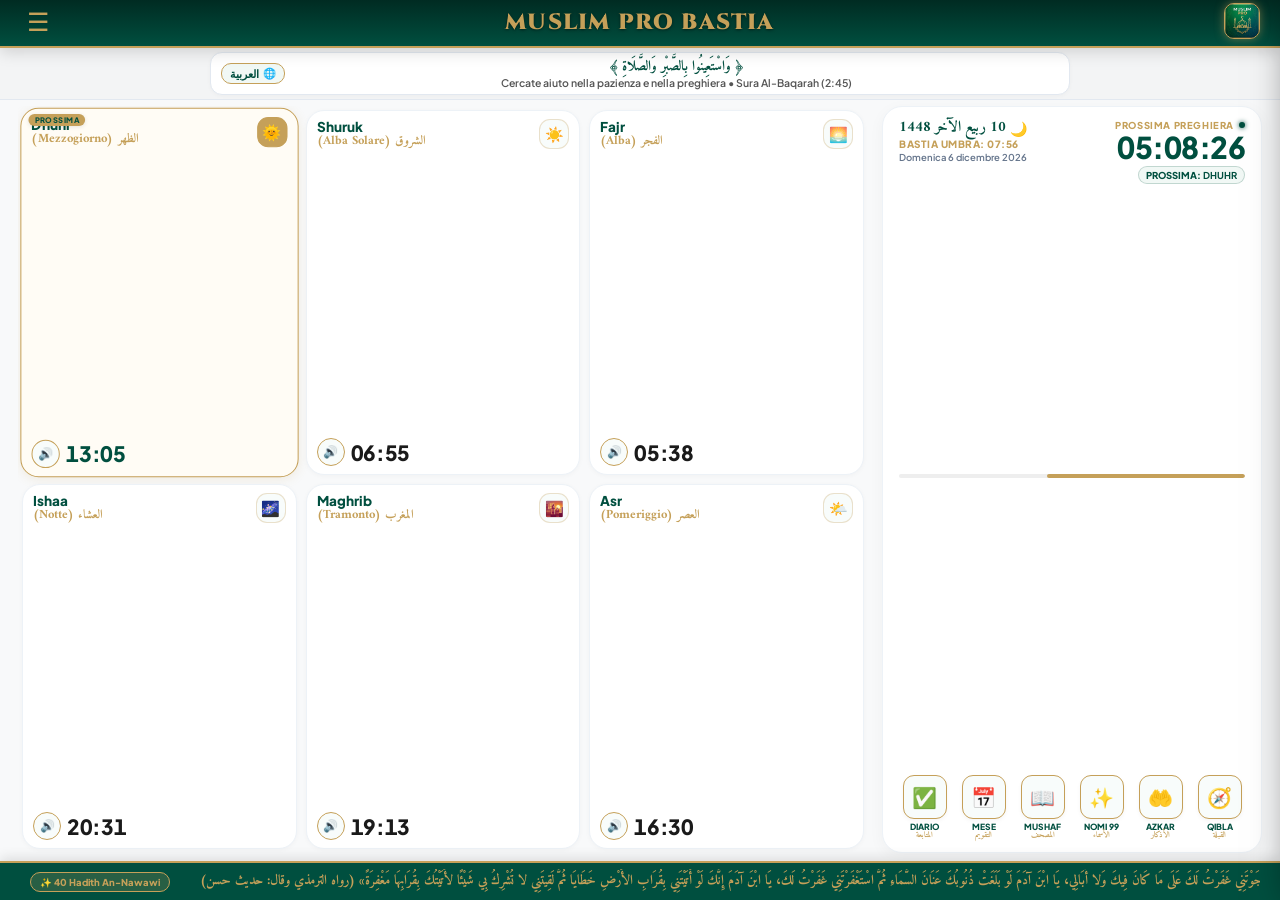
==== commit b582446b: "Update index.html" ====
--- a/index.html
+++ b/index.html
@@ -888,7 +888,6 @@
             width: 100%; 
             height: 100%; 
             border-radius: 50%; 
-            transition: transform 0.08s cubic-bezier(0.1, 0.7, 0.1, 1); 
             display: flex; 
             flex-direction: column; 
             align-items: center; 
@@ -897,6 +896,10 @@
             color: var(--mp-gold); 
             position: relative; 
             will-change: transform; 
+            transform: translateZ(0);
+            -webkit-transform: translateZ(0);
+            backface-visibility: hidden;
+            -webkit-backface-visibility: hidden;
         }
 
         /* MUSHAF WARSH FULL-SCREEN PURE READER - COMPLETE FULLSCREEN TAKEOVER */
@@ -1584,7 +1587,6 @@
             body {
                 align-items: stretch !important;
                 justify-content: stretch !important;
-                background-color: #002b22 !important;
                 background-image: none !important;
                 width: 100vw !important;
                 height: 100vh !important;
@@ -1595,10 +1597,9 @@
             .app-viewport {
                 max-width: 100vw !important;
                 width: 100vw !important;
-                width: 100% !important;
                 height: 100vh !important;
                 height: 100dvh !important;
-                max-height: 100dvh !important;
+                max-height: 100vh !important;
                 border-radius: 0 !important;
                 box-shadow: none !important;
                 border: none !important;
@@ -1643,7 +1644,7 @@
                 padding: 12px 16px;
                 border-radius: 20px;
             }
-            /* GRIGLIA A QUADRETTI PERFETTA E RESPONSIVA (3 colonne x 2 righe = 6 orari perfettamente allineati dentro i riquadri) */
+            /* QUADRI DEGLI ORARI DI PREGHIERA (Forme modernizzate, colori originali ripristinati) */
             .prayer-list {
                 width: 62%;
                 flex: 1 1 0px;
@@ -1655,7 +1656,7 @@
                 display: grid !important;
                 grid-template-columns: repeat(3, minmax(0, 1fr)) !important;
                 grid-template-rows: repeat(2, minmax(0, 1fr)) !important;
-                gap: 8px !important;
+                gap: 9px !important;
                 padding: 4px !important;
                 box-sizing: border-box;
             }
@@ -1664,29 +1665,30 @@
                 flex-direction: column !important;
                 justify-content: space-between !important;
                 align-items: stretch !important;
-                text-align: center !important;
-                padding: 7px 9px !important;
-                border-radius: 14px !important;
+                text-align: start !important;
+                padding: 8px 10px !important;
+                border-radius: 18px !important;
                 height: 100% !important;
-                min-height: 76px !important;
+                min-height: 74px !important;
                 position: relative !important;
                 box-sizing: border-box !important;
-                background: #ffffff;
-                border: 1.5px solid #e2e8f0;
-                box-shadow: 0 2px 8px rgba(0, 0, 0, 0.04);
-                transition: transform 0.15s ease, box-shadow 0.15s ease;
+                background: var(--white) !important;
+                border: 1.2px solid #edf2f7 !important;
+                box-shadow: 0 1px 5px rgba(0, 0, 0, 0.03) !important;
+                transition: transform 0.2s cubic-bezier(0.4, 0, 0.2, 1), box-shadow 0.2s ease !important;
                 overflow: hidden !important;
             }
             .prayer-card:hover {
                 transform: translateY(-2px);
-                box-shadow: 0 6px 14px rgba(0, 0, 0, 0.08);
+                border-color: var(--mp-gold) !important;
+                box-shadow: 0 4px 12px rgba(197, 160, 89, 0.12) !important;
             }
             .prayer-card-left {
                 display: flex !important;
                 flex-direction: row !important;
                 align-items: center !important;
                 justify-content: flex-start !important;
-                gap: 6px !important;
+                gap: 7px !important;
                 width: 100% !important;
                 min-width: 0 !important;
             }
@@ -1694,17 +1696,19 @@
                 justify-content: flex-start !important;
             }
             .prayer-icon-badge {
-                width: 26px !important;
-                height: 26px !important;
-                min-width: 26px !important;
-                font-size: 14px !important;
+                width: 30px !important;
+                height: 30px !important;
+                min-width: 30px !important;
+                font-size: 15px !important;
                 display: flex !important;
                 align-items: center !important;
                 justify-content: center !important;
-                background: rgba(0, 79, 63, 0.07) !important;
-                border-radius: 7px !important;
+                background: #f8fcfb !important;
+                border: 1px solid rgba(197, 160, 89, 0.3) !important;
+                border-radius: 11px !important;
                 margin-bottom: 0 !important;
                 flex-shrink: 0 !important;
+                color: var(--mp-dark) !important;
             }
             .prayer-names-col {
                 display: flex !important;
@@ -1719,9 +1723,9 @@
                 align-items: flex-end !important;
             }
             .p-name {
-                font-size: clamp(11.5px, 1.3vw, 13px) !important;
+                font-size: clamp(12px, 1.35vw, 13.5px) !important;
                 font-weight: 800 !important;
-                color: #004F3F !important;
+                color: var(--mp-dark) !important;
                 line-height: 1.15 !important;
                 white-space: nowrap !important;
                 overflow: hidden !important;
@@ -1729,9 +1733,9 @@
                 max-width: 100% !important;
             }
             .p-name-ar {
-                font-size: clamp(10.5px, 1.2vw, 12px) !important;
+                font-size: clamp(11px, 1.25vw, 12.5px) !important;
                 font-weight: 700 !important;
-                color: #C5A059 !important;
+                color: var(--mp-gold) !important;
                 font-family: 'Amiri', serif !important;
                 line-height: 1.1 !important;
                 white-space: nowrap !important;
@@ -1746,7 +1750,7 @@
                 gap: 6px !important;
                 width: 100% !important;
                 margin-top: auto !important;
-                padding-top: 3px !important;
+                padding-top: 4px !important;
                 box-sizing: border-box !important;
             }
             .p-time {
@@ -1754,89 +1758,100 @@
                 min-width: 0 !important;
                 display: flex !important;
                 align-items: center !important;
-                justify-content: center !important;
-                font-size: clamp(14px, 1.8vw, 18px) !important;
+                justify-content: flex-start !important;
+                font-size: clamp(16px, 2vw, 21px) !important;
                 font-weight: 900 !important;
-                color: #0f172a !important;
+                color: #1a1a1a !important;
                 font-variant-numeric: tabular-nums !important;
-                letter-spacing: -0.2px !important;
-                background: rgba(0, 79, 63, 0.05) !important;
-                border: 1.5px solid rgba(0, 79, 63, 0.14) !important;
-                border-radius: 8px !important;
-                padding: 4px 6px !important;
-                line-height: 1.15 !important;
+                letter-spacing: -0.3px !important;
+                background: transparent !important;
+                border: none !important;
+                border-radius: 0 !important;
+                padding: 0 !important;
+                line-height: 1 !important;
                 box-sizing: border-box !important;
                 white-space: nowrap !important;
-                text-align: center !important;
+                text-align: start !important;
                 overflow: hidden !important;
             }
+            [dir="rtl"] .p-time {
+                justify-content: flex-end !important;
+                text-align: end !important;
+            }
             .p-audio-btn {
-                background: rgba(0, 79, 63, 0.06) !important;
-                border: 1px solid rgba(197, 160, 89, 0.3) !important;
-                border-radius: 7px !important;
-                width: 26px !important;
-                height: 26px !important;
-                min-width: 26px !important;
+                background: #f8fcfb !important;
+                border: 1px solid var(--mp-gold) !important;
+                border-radius: 50% !important;
+                width: 28px !important;
+                height: 28px !important;
+                min-width: 28px !important;
                 padding: 0 !important;
                 display: flex !important;
                 align-items: center !important;
                 justify-content: center !important;
-                font-size: 11px !important;
+                font-size: 12px !important;
+                color: var(--mp-dark) !important;
                 cursor: pointer !important;
                 transition: all 0.2s ease !important;
                 flex-shrink: 0 !important;
             }
             .p-audio-btn:hover {
-                background: #C5A059 !important;
-                color: #002b22 !important;
+                background: var(--mp-gold) !important;
+                color: var(--mp-dark) !important;
             }
             .next-pill-badge {
                 position: absolute !important;
-                top: 4px !important;
-                right: 6px !important;
+                top: 5px !important;
+                right: 7px !important;
                 font-size: 7.5px !important;
                 font-weight: 900 !important;
-                padding: 1.5px 5px !important;
-                border-radius: 5px !important;
+                padding: 2px 6px !important;
+                border-radius: 9999px !important;
                 z-index: 5 !important;
                 line-height: 1.1 !important;
-                background: #C5A059 !important;
-                color: #002b22 !important;
-                box-shadow: 0 1px 4px rgba(0,0,0,0.12) !important;
-                max-width: 60px !important;
+                background: var(--mp-gold) !important;
+                color: var(--mp-dark) !important;
+                box-shadow: 0 1px 4px rgba(0,0,0,0.1) !important;
+                max-width: 65px !important;
                 white-space: nowrap !important;
                 overflow: hidden !important;
                 text-overflow: ellipsis !important;
             }
             [dir="rtl"] .next-pill-badge {
                 right: auto !important;
-                left: 6px !important;
-            }
+                left: 7px !important;
+            }
+            /* Quadro attivo con sfondo originale e bordo dorato */
             .prayer-card.active {
-                background: linear-gradient(135deg, #004F3F 0%, #00251d 100%) !important;
-                border-color: #C5A059 !important;
-                box-shadow: 0 4px 16px rgba(0, 79, 63, 0.35) !important;
+                background: #FFFCF5 !important;
+                border: 1.8px solid var(--mp-gold) !important;
+                box-shadow: 0 2px 10px rgba(197, 160, 89, 0.16) !important;
+                transform: scale(1.012) !important;
             }
             .prayer-card.active .prayer-icon-badge {
-                background: rgba(255, 255, 255, 0.15) !important;
-                color: #ffffff !important;
+                background: var(--mp-gold) !important;
+                border-color: var(--mp-gold) !important;
+                color: var(--mp-dark) !important;
             }
             .prayer-card.active .p-name {
-                color: #ffffff !important;
+                color: var(--mp-dark) !important;
             }
             .prayer-card.active .p-name-ar {
-                color: #F0D290 !important;
+                color: var(--mp-gold) !important;
             }
             .prayer-card.active .p-time {
-                color: #ffffff !important;
-                background: rgba(255, 255, 255, 0.2) !important;
-                border-color: rgba(255, 255, 255, 0.35) !important;
-                box-shadow: 0 2px 8px rgba(0, 0, 0, 0.2) !important;
+                color: var(--mp-dark) !important;
+                background: transparent !important;
+                border: none !important;
             }
             .prayer-card.active .p-audio-btn {
-                background: rgba(255, 255, 255, 0.2) !important;
-                border-color: rgba(255, 255, 255, 0.35) !important;
-                color: #ffffff !important;
+                background: #f8fcfb !important;
+                border-color: var(--mp-gold) !important;
+                color: var(--mp-dark) !important;
+            }
+            .prayer-card.active .p-audio-btn:hover {
+                background: var(--mp-gold) !important;
+                color: var(--mp-dark) !important;
             }
             .hadith-footer {
                 padding-left: 20px;
@@ -1850,6 +1865,20 @@
                 width: 44px;
                 height: 44px;
                 font-size: 20px;
+            }
+        }
+
+        /* Compact Landscape Modals for phones & short displays */
+        @media (orientation: landscape) and (max-height: 520px) {
+            .modal-card {
+                max-height: 94vh !important;
+                overflow-y: auto !important;
+                padding: 12px 16px !important;
+                border-radius: 16px !important;
+            }
+            .compass-ui {
+                width: 170px !important;
+                height: 170px !important;
             }
         }
         
@@ -2423,11 +2452,14 @@
     </select>
 
     <button class="sidebar-btn btn-gold" id="btn-test-athan" style="margin-top:16px;" onclick="testAthanAndNotification()">🔔 Prova Athan & Notifica</button>
+    <button class="sidebar-btn" id="btn-universal-consent" style="margin-top:8px; background:linear-gradient(135deg, #10b981, #059669); color:#ffffff; font-weight:800; font-size:12.5px; display:flex; align-items:center; justify-content:center; gap:6px;" onclick="requestUniversalNotificationConsent()">
+        <span>🔔</span> <span id="btn-universal-consent-text">Consenso Notifiche (iOS & Android)</span>
+    </button>
     <button class="sidebar-btn" id="btn-standby-guide" style="margin-top:8px; background:linear-gradient(135deg, #0284c7, #0369a1); color:#ffffff; font-weight:800; font-size:12.5px; display:flex; align-items:center; justify-content:center; gap:6px;" onclick="openModal('notif-test-modal'); updateNotifModalStatus();">
-        <span>📱</span> <span id="btn-standby-guide-text">Allarme a Telefono Spento (Standby)</span>
+        <span>📱</span> <span id="btn-standby-guide-text">Gestione Notifiche & Firebase FCM</span>
     </button>
     <button class="sidebar-btn" id="btn-test-fcm" style="margin-top:8px; background:#047857; color:#ffffff; font-weight:700; font-size:12px; display:flex; align-items:center; justify-content:center; gap:6px;" onclick="testFirebaseWebPush()">
-        <span>📡</span> <span id="btn-test-fcm-text">Prova Notifica Push Web (Firebase)</span>
+        <span>📡</span> <span id="btn-test-fcm-text">Prova Notifica Push (Firebase FCM)</span>
     </button>
 
     <button class="sidebar-btn" id="btn-copy-code" style="margin-top:10px; background:#10b981; color:#ffffff; font-weight:700;" onclick="copyAppCode()">📋 Copia Tutto il Codice (HTML)</button>
@@ -2708,13 +2740,19 @@
 
         <!-- Microphone Consent Banner -->
         <div id="ai-mic-permission-banner" style="display:none; background:#eff6ff; border:1px solid #bfdbfe; border-radius:12px; padding:8px 12px; margin-bottom:8px; align-items:center; justify-content:space-between; gap:8px; flex-shrink:0;">
-            <div style="display:flex; align-items:center; gap:8px; font-size:12px; color:#1e40af; font-weight:600;">
-                <span style="font-size:18px;">🎙️</span>
-                <span id="ai-mic-permission-text">Consenti l'uso del microfono per parlare direttamente con Gemini</span>
+            <div style="display:flex; align-items:center; gap:8px; font-size:12px; color:#1e40af; font-weight:600; min-width:0; flex:1;">
+                <span style="font-size:18px; flex-shrink:0;">🎙️</span>
+                <span id="ai-mic-permission-text" style="line-height:1.3;">Consenti l'uso del microfono per parlare direttamente con Gemini</span>
             </div>
-            <button onclick="requestMicrophoneConsent(true)" style="background:#2563eb; color:#ffffff; border:none; border-radius:8px; font-size:11.5px; font-weight:700; padding:6px 12px; cursor:pointer; white-space:nowrap; box-shadow:0 2px 4px rgba(37,99,235,0.2);">
-                Consenti Microfono
-            </button>
+            <div style="display:flex; align-items:center; gap:6px; flex-shrink:0;">
+                <button id="ai-mic-perm-btn" onclick="requestMicrophoneConsent(true)" style="background:#2563eb; color:#ffffff; border:none; border-radius:8px; font-size:11.5px; font-weight:700; padding:6px 12px; cursor:pointer; white-space:nowrap; box-shadow:0 2px 4px rgba(37,99,235,0.2);">
+                    Consenti Microfono
+                </button>
+                <button id="ai-mic-switch-chat-btn" onclick="switchAITab('chat')" style="background:#f1f5f9; color:#334155; border:1px solid #cbd5e1; border-radius:8px; font-size:11px; font-weight:700; padding:6px 10px; cursor:pointer; white-space:nowrap;">
+                    💬 Scrivi
+                </button>
+                <button onclick="dismissMicBanner()" style="background:none; border:none; color:#64748b; font-size:18px; font-weight:bold; cursor:pointer; padding:0 4px; line-height:1;" title="Chiudi">✕</button>
+            </div>
         </div>
 
         <!-- Mode Tabs: Chat vs Live Voce -->
@@ -2803,58 +2841,71 @@
 <!-- TEST NOTIFICHE & GUIDA ALLARME STANDBY (SCHERMO SPENTO) -->
 <div class="modal-overlay" id="notif-test-modal" style="display:none;">
     <div class="modal-card" style="max-width: 500px; width: 94%; padding: 20px; text-align: center; border-radius: 22px; max-height:88vh; overflow-y:auto;">
-        <div style="font-size: 38px; margin-bottom: 4px;">⏰</div>
+        <div style="font-size: 38px; margin-bottom: 4px;">🔔</div>
+        <div id="notif-device-badge" style="display:inline-block; font-size:11px; font-weight:800; background:#e0f2fe; color:#0369a1; padding:3px 10px; border-radius:12px; margin-bottom:8px;">
+            📱 Dispositivo: Rilevamento in corso...
+        </div>
         <h3 id="notif-test-title" style="color:var(--mp-dark); font-size: 18px; font-weight: 800; margin-bottom: 4px;">
-            Guida Notifiche & Allarme a Telefono Spento
+            Gestione Notifiche Push (Firebase FCM)
         </h3>
         <p id="notif-test-desc" style="font-size: 12.5px; color: #64748b; line-height: 1.4; margin-bottom: 14px;">
-            Configurazione completa per suonare l'Adhan anche in standby, schermo bloccato e risparmio energetico.
+            Notifiche push attive su Android, iPhone (iOS) e Web. Ricezione messaggi da Firebase e avvisi Adhan.
         </p>
 
-        <!-- Standby Notification Guide Boxes -->
+        <!-- Status & Permission Controls -->
         <div style="display: flex; flex-direction: column; gap: 8px; text-align: left; margin-bottom: 14px;">
+            <!-- Consent Card -->
+            <div style="display:flex; align-items:center; justify-content:space-between; padding: 10px 12px; background: #f0fdf4; border: 1.5px solid #86efac; border-radius: 12px;">
+                <div style="display:flex; align-items:center; gap:8px;">
+                    <span style="font-size:20px;">🛡️</span>
+                    <div>
+                        <div style="font-size:12px; font-weight:800; color:#14532d;">Consenso Notifiche Dispositivo</div>
+                        <div id="notif-status-browser" style="font-size:11px; color:#166534;">Controllo permessi...</div>
+                    </div>
+                </div>
+                <button id="btn-request-perm" onclick="requestUniversalNotificationConsent()" class="ai-action-btn" style="background:#059669; color:#ffffff; border:none; padding:6px 12px; font-weight:bold; border-radius:8px; cursor:pointer;">
+                    Abilita Ora
+                </button>
+            </div>
+
+            <!-- Firebase FCM Status Card -->
+            <div style="padding: 10px 12px; background: #f8fafc; border: 1px solid #e2e8f0; border-radius: 12px;">
+                <div style="display:flex; align-items:center; justify-content:space-between; margin-bottom:6px;">
+                    <div style="display:flex; align-items:center; gap:8px;">
+                        <span style="font-size:18px;">📡</span>
+                        <div>
+                            <div style="font-size:12px; font-weight:800; color:#0f172a;">Firebase Cloud Messaging (FCM)</div>
+                            <div id="fcm-status-text" style="font-size:11px; color:#059669; font-weight:700;">Inizializzazione...</div>
+                        </div>
+                    </div>
+                    <button onclick="copyFCMToken()" style="background:#e2e8f0; color:#0f172a; border:none; border-radius:6px; padding:4px 8px; font-size:10.5px; font-weight:bold; cursor:pointer;">
+                        📋 Copia Token
+                    </button>
+                </div>
+                <div id="fcm-token-preview" style="font-size:10px; font-family:monospace; color:#64748b; background:#ffffff; border:1px dashed #cbd5e1; border-radius:6px; padding:5px 8px; word-break:break-all; max-height:48px; overflow-y:auto;">
+                    Token FCM in attesa di autorizzazione...
+                </div>
+            </div>
+
+            <!-- Battery Guidance -->
             <div style="display:flex; align-items:flex-start; gap:10px; padding: 10px 12px; background: #f8fafc; border: 1px solid #e2e8f0; border-radius: 12px;">
                 <span style="font-size:20px;">🔋</span>
                 <div style="font-size:11.5px; color:#334155; line-height:1.4;">
-                    <b style="color:#004F3F;">1. Risparmio Batteria (Doze Mode Android):</b><br>
-                    Nelle impostazioni del telefono &gt; App &gt; <i>Muslim Pro Bastia</i> &gt; <b>Batteria</b>, imposta su <b>"Nessuna restrizione"</b> o disattiva l'ottimizzazione batteria.
+                    <b style="color:#004F3F;">Risparmio Batteria (Standby):</b><br>
+                    Su Android e iPhone, mantieni l'app consentita in background per ricevere le notifiche anche a schermo spento.
                 </div>
             </div>
-
-            <div style="display:flex; align-items:flex-start; gap:10px; padding: 10px 12px; background: #f8fafc; border: 1px solid #e2e8f0; border-radius: 12px;">
-                <span style="font-size:20px;">🔔</span>
-                <div style="font-size:11.5px; color:#334155; line-height:1.4;">
-                    <b style="color:#004F3F;">2. Canale Notifiche & Volume:</b><br>
-                    Assicurati che il volume delle Notifiche/Allarmi sia attivo e che i permessi di notifica siano concessi.
-                </div>
-            </div>
-
-            <div style="display:flex; align-items:center; justify-content:space-between; padding: 10px 12px; background: #f8fafc; border: 1px solid #e2e8f0; border-radius: 12px;">
-                <div style="display:flex; align-items:center; gap:8px;">
-                    <span style="font-size:18px;">🌐</span>
-                    <div>
-                        <div style="font-size:12px; font-weight:800; color:#0f172a;">Permessi Notifiche</div>
-                        <div id="notif-status-browser" style="font-size:11px; color:#64748b;">Controllo in corso...</div>
-                    </div>
-                </div>
-                <button id="btn-request-perm" onclick="requestBrowserNotifPermission()" class="ai-action-btn" style="display:none; background:#004F3F; color:#ffffff; border:none; padding:5px 10px;">
-                    Abilita
-                </button>
-            </div>
         </div>
 
-        <!-- Standby 5-Second Test Button -->
-        <div style="background: linear-gradient(135deg, rgba(0, 79, 63, 0.08), rgba(197, 160, 89, 0.12)); padding: 12px; border-radius: 14px; border: 1px solid rgba(197, 160, 89, 0.35); margin-bottom: 14px;">
-            <div style="font-size:12.5px; font-weight:800; color:#004F3F; margin-bottom:4px;">
-                🧪 Prova Allarme Schermo Spento (5 Secondi)
-            </div>
-            <div style="font-size:11px; color:#475569; margin-bottom:8px;">
-                Premi il pulsante qui sotto, poi <b>spegni subito lo schermo del telefono</b> per testare la notifica in standby.
-            </div>
-            <button onclick="testStandbyAlarm5Seconds()" class="sidebar-btn btn-gold" style="padding:10px 16px; font-size:13px; font-weight:800; display:flex; align-items:center; justify-content:center; gap:6px; margin:0 auto;">
-                <span>⏱️</span> <span>Avvia Test Standby (5s)</span>
+        <!-- Push Test & Standby Actions -->
+        <div style="display:flex; flex-direction:column; gap:8px; margin-bottom: 14px;">
+            <button onclick="testFirebaseWebPush()" class="sidebar-btn btn-gold" style="padding:10px 14px; font-size:13px; font-weight:800; display:flex; align-items:center; justify-content:center; gap:6px; margin:0 auto; width:100%;">
+                <span>📡</span> <span>Invia Prova Notifica Push Firebase</span>
             </button>
-            <div id="standby-test-countdown" style="font-size:11px; font-weight:800; color:#b45309; margin-top:6px; min-height:16px;"></div>
+            <button onclick="testStandbyAlarm5Seconds()" class="sidebar-btn" style="background:#f1f5f9; color:#0f172a; border:1px solid #cbd5e1; padding:9px 14px; font-size:12px; font-weight:700; display:flex; align-items:center; justify-content:center; gap:6px; margin:0 auto; width:100%;">
+                <span>⏱️</span> <span>Test Allarme Schermo Spento (5s)</span>
+            </button>
+            <div id="standby-test-countdown" style="font-size:11px; font-weight:800; color:#b45309; min-height:16px;"></div>
         </div>
 
         <!-- Controls Action -->
@@ -3487,6 +3538,28 @@
             if (cDua) cDua.innerText = '🤲 أدعية الصحة والسكينة';
             if (cWudu) cWudu.innerText = '💧 أحكام الوضوء والصلاة';
             if (cZakat) cZakat.innerText = '💰 نصاب وطريقة حساب الزكاة';
+
+            const tabChat = document.getElementById('tab-ai-chat-text');
+            const tabLive = document.getElementById('tab-ai-live-text');
+            const btnStopSpeech = document.getElementById('gemini-stop-speech-text');
+            const btnResetLive = document.getElementById('gemini-reset-live-text');
+            const btnClearChat = document.getElementById('ai-clear-chat-text');
+            const micPermText = document.getElementById('ai-mic-permission-text');
+            const micPermBtn = document.getElementById('ai-mic-perm-btn');
+            const micSwitchChatBtn = document.getElementById('ai-mic-switch-chat-btn');
+            const liveStatus = document.getElementById('gemini-live-status');
+            const liveSub = document.getElementById('gemini-live-subtitles');
+
+            if (tabChat) tabChat.innerText = 'محادثة كتابية';
+            if (tabLive) tabLive.innerText = 'التحدث المباشر (Live)';
+            if (btnStopSpeech) btnStopSpeech.innerText = 'إيقاف الصوت';
+            if (btnResetLive) btnResetLive.innerText = 'محادثة جديدة';
+            if (btnClearChat) btnClearChat.innerText = 'محادثة جديدة';
+            if (micPermText) micPermText.innerText = 'يرجى السماح باستخدام الميكروفون للحديث المباشر مع جيميناي';
+            if (micPermBtn) micPermBtn.innerText = 'السماح بالميكروفون';
+            if (micSwitchChatBtn) micSwitchChatBtn.innerText = '💬 محادثة كتابية';
+            if (liveStatus && !isRecordingSTT) liveStatus.innerText = 'اضغط للتحدث';
+            if (liveSub && !liveSub.querySelector('span[style*="#b91c1c"]')) liveSub.innerText = '💬 تحدث بالعربية أو الإيطالية. جيميناي يستمع ويجيبك مباشرة بالصوت.';
         } else {
             if (sAiSec) sAiSec.innerText = 'Funzionalità Intelligenti AI';
             if (bAiAss) bAiAss.innerText = 'Gemini: Chat & Scrittura';
@@ -3507,6 +3580,28 @@
             if (cDua) cDua.innerText = '🤲 Du\'a per serenità e salute';
             if (cWudu) cWudu.innerText = '💧 Regole Wudu & Preghiera';
             if (cZakat) cZakat.innerText = '💰 Regole e Nisab Zakat';
+
+            const tabChat = document.getElementById('tab-ai-chat-text');
+            const tabLive = document.getElementById('tab-ai-live-text');
+            const btnStopSpeech = document.getElementById('gemini-stop-speech-text');
+            const btnResetLive = document.getElementById('gemini-reset-live-text');
+            const btnClearChat = document.getElementById('ai-clear-chat-text');
+            const micPermText = document.getElementById('ai-mic-permission-text');
+            const micPermBtn = document.getElementById('ai-mic-perm-btn');
+            const micSwitchChatBtn = document.getElementById('ai-mic-switch-chat-btn');
+            const liveStatus = document.getElementById('gemini-live-status');
+            const liveSub = document.getElementById('gemini-live-subtitles');
+
+            if (tabChat) tabChat.innerText = 'Scrivi a Gemini';
+            if (tabLive) tabLive.innerText = 'Parla con Gemini (Live)';
+            if (btnStopSpeech) btnStopSpeech.innerText = 'Ferma Voce';
+            if (btnResetLive) btnResetLive.innerText = 'Nuova Conversazione';
+            if (btnClearChat) btnClearChat.innerText = 'Nuova Chat';
+            if (micPermText) micPermText.innerText = 'Consenti l\'uso del microfono per parlare direttamente con Gemini';
+            if (micPermBtn) micPermBtn.innerText = 'Consenti Microfono';
+            if (micSwitchChatBtn) micSwitchChatBtn.innerText = '💬 Scrivi';
+            if (liveStatus && !isRecordingSTT) liveStatus.innerText = 'Tocca l\'Orb per iniziare a parlare con Gemini';
+            if (liveSub && !liveSub.querySelector('span[style*="#b91c1c"]')) liveSub.innerText = '💬 Parla in italiano o arabo. Gemini ascolta e risponde direttamente a voce.';
         }
 
         if (bCloseSidebar) bCloseSidebar.innerText = d.closeSidebarBtn;
@@ -3629,6 +3724,9 @@
         }
         if (id === 'qibla-modal') {
             startQiblaTracking();
+            if (typeof requestIOSCompass === 'function') {
+                requestIOSCompass();
+            }
         }
         const el = document.getElementById(id);
         if (el) el.style.display = 'flex'; 
@@ -4466,15 +4564,18 @@
         });
     }
 
-    // ================= DYNAMIC QIBLA & COMPASS ENGINE =================
+    // ================= DYNAMIC QIBLA & COMPASS ENGINE (ULTRA-HIGH PERFORMANCE) =================
     const KAABA_LAT = 21.422487;
     const KAABA_LON = 39.826206;
     let smoothedCompassHeading = 0;
+    let targetCompassHeading = 0;
     let currentQiblaAngle = 131; // Default fallback (Bastia Umbra)
     let qiblaGeoWatchId = null;
     let hasCompassSensorDetected = false;
     let isQiblaTrackingActive = false;
     let wasCompassAligned = false;
+    let compassRafId = null;
+    let absoluteOrientationSensor = null;
 
     // Great-circle bearing calculation to the Holy Kaaba in Mecca
     function calculateQiblaBearing(lat, lon) {
@@ -4489,6 +4590,18 @@
         return qibla;
     }
 
+    // Haversine distance in km
+    function calculateDistanceToKaaba(lat, lon) {
+        const R = 6371; // Earth radius in km
+        const dLat = ((KAABA_LAT - lat) * Math.PI) / 180;
+        const dLon = ((KAABA_LON - lon) * Math.PI) / 180;
+        const a = Math.sin(dLat / 2) * Math.sin(dLat / 2) +
+                  Math.cos((lat * Math.PI) / 180) * Math.cos((KAABA_LAT * Math.PI) / 180) *
+                  Math.sin(dLon / 2) * Math.sin(dLon / 2);
+        const c = 2 * Math.atan2(Math.sqrt(a), Math.sqrt(1 - a));
+        return Math.round(R * c);
+    }
+
     function getCardinalDirection(angle) {
         const directions = ['N', 'NNE', 'NE', 'ENE', 'E', 'ESE', 'SE', 'SSE', 'S', 'SSW', 'SW', 'WSW', 'W', 'WNW', 'NW', 'NNW'];
         const idx = Math.round((angle % 360) / 22.5) % 16;
@@ -4500,13 +4613,14 @@
         currentQiblaAngle = Math.round(angle * 10) / 10;
         const rounded = Math.round(currentQiblaAngle);
         const cardinal = getCardinalDirection(rounded);
+        const distanceKm = calculateDistanceToKaaba(lat, lon);
 
         const targetLabel = document.getElementById('qibla-target-label');
         const targetDeg = document.getElementById('qibla-target-deg');
         const kaabaPointer = document.getElementById('qibla-kaaba-pointer');
         const kaabaBadge = document.getElementById('qibla-kaaba-badge');
 
-        if (targetLabel && labelText) targetLabel.innerText = labelText;
+        if (targetLabel && labelText) targetLabel.innerText = `${labelText} (${distanceKm.toLocaleString()} km)`;
         if (targetDeg) targetDeg.innerText = `${rounded}° ${cardinal}`;
         if (kaabaPointer) kaabaPointer.style.transform = `translate(-50%, -50%) rotate(${rounded}deg)`;
         if (kaabaBadge) kaabaBadge.innerText = `القبلة ${rounded}°`;
@@ -4530,7 +4644,7 @@
                 const lon = pos.coords.longitude;
                 const acc = pos.coords.accuracy ? ` (±${Math.round(pos.coords.accuracy)}m)` : '';
                 if (statusText) statusText.innerText = `GPS Attivo: ${lat.toFixed(2)}°, ${lon.toFixed(2)}°${acc}`;
-                updateQiblaTargetUI(lat, lon, 'QIBLA (GPS)');
+                updateQiblaTargetUI(lat, lon, 'QIBLA');
             },
             function(err) {
                 console.log('Qibla GPS info:', err);
@@ -4549,7 +4663,7 @@
                     const lat = pos.coords.latitude;
                     const lon = pos.coords.longitude;
                     if (statusText) statusText.innerText = `GPS Attivo: ${lat.toFixed(2)}°, ${lon.toFixed(2)}°`;
-                    updateQiblaTargetUI(lat, lon, 'QIBLA (GPS)');
+                    updateQiblaTargetUI(lat, lon, 'QIBLA');
                 },
                 function(err) {},
                 { enableHighAccuracy: true, timeout: 15000, maximumAge: 30000 }
@@ -4563,18 +4677,24 @@
         const statusElem = document.getElementById('qibla-align-status');
         const ringElem = document.getElementById('compass-ring');
 
-        if (disk) disk.style.transform = `rotate(${-smoothedCompassHeading}deg)`;
-        if (headingElem) headingElem.innerText = Math.round(smoothedCompassHeading) + '°';
+        const roundedHeading = Math.round(smoothedCompassHeading);
+        if (disk) {
+            disk.style.transform = `rotate(${-smoothedCompassHeading.toFixed(1)}deg) translateZ(0)`;
+        }
+        if (headingElem) {
+            headingElem.innerText = `${roundedHeading}° ${getCardinalDirection(roundedHeading)}`;
+        }
 
         const angleDelta = Math.abs(((smoothedCompassHeading - currentQiblaAngle + 540) % 360) - 180);
-        const isAligned = angleDelta <= 6;
+        const isAligned = angleDelta <= 4; // High precision alignment within ±4°
 
         if (statusElem) {
             if (isAligned) {
-                statusElem.innerText = '✓ ALLINEATO';
+                statusElem.innerText = '✓ ALLINEATO (مضبوط)';
                 statusElem.style.color = '#16a34a';
             } else {
-                statusElem.innerText = 'Ruota';
+                const turnRight = ((currentQiblaAngle - smoothedCompassHeading + 360) % 360) < 180;
+                statusElem.innerText = turnRight ? 'Ruota a Destra ➔' : 'Ruota a Sinistra ⬅';
                 statusElem.style.color = '#ca8a04';
             }
         }
@@ -4586,46 +4706,139 @@
 
         if (isAligned && !wasCompassAligned) {
             if (navigator.vibrate) {
-                try { navigator.vibrate(40); } catch(e){}
+                try { navigator.vibrate([35, 45, 35]); } catch(e){}
+            }
+            if (window.Capacitor && window.Capacitor.Plugins && window.Capacitor.Plugins.Haptics) {
+                try { window.Capacitor.Plugins.Haptics.impact({ style: 'LIGHT' }); } catch(e){}
             }
         }
         wasCompassAligned = isAligned;
     }
 
+    // High performance 60fps/120fps animation loop
+    function compassAnimationLoop() {
+        if (!isQiblaTrackingActive) {
+            compassRafId = null;
+            return;
+        }
+
+        // Shortest arc angular difference
+        let diff = targetCompassHeading - smoothedCompassHeading;
+        while (diff < -180) diff += 360;
+        while (diff > 180) diff -= 360;
+
+        // Adaptive smoothing: fast response during turns, ultra-steady when held
+        const absDiff = Math.abs(diff);
+        const lerpFactor = absDiff > 25 ? 0.35 : (absDiff > 5 ? 0.22 : 0.14);
+        smoothedCompassHeading = (smoothedCompassHeading + diff * lerpFactor + 360) % 360;
+
+        renderCompassUI();
+        compassRafId = requestAnimationFrame(compassAnimationLoop);
+    }
+
+    // High precision sensor heading calculator for Android & iOS
+    function calculateHeadingFromEvent(e) {
+        // 1. iOS Safari native hardware compass heading
+        if (typeof e.webkitCompassHeading !== 'undefined' && e.webkitCompassHeading !== null) {
+            let heading = e.webkitCompassHeading;
+            const screenAngle = (window.orientation !== undefined)
+                ? window.orientation
+                : (screen.orientation && typeof screen.orientation.angle === 'number' ? screen.orientation.angle : 0);
+            return (heading + screenAngle + 360) % 360;
+        }
+
+        // 2. Android absolute device orientation with 3D tilt compensation
+        const alpha = e.alpha;
+        const beta = e.beta;
+        const gamma = e.gamma;
+
+        if (alpha === null || typeof alpha === 'undefined' || isNaN(alpha)) return null;
+
+        const degToRad = Math.PI / 180;
+        const radToDeg = 180 / Math.PI;
+
+        const screenAngle = (window.orientation !== undefined)
+            ? window.orientation
+            : (screen.orientation && typeof screen.orientation.angle === 'number' ? screen.orientation.angle : 0);
+
+        // When phone is tilted in hand (pitch or roll > 3°), apply 3D Euler projection
+        if (beta !== null && gamma !== null && (Math.abs(beta) > 3 || Math.abs(gamma) > 3)) {
+            const _x = beta * degToRad; // pitch
+            const _y = gamma * degToRad; // roll
+            const _z = alpha * degToRad; // yaw
+
+            const cX = Math.cos(_x);
+            const cY = Math.cos(_y);
+            const cZ = Math.cos(_z);
+            const sX = Math.sin(_x);
+            const sY = Math.sin(_y);
+            const sZ = Math.sin(_z);
+
+            // Vector pointing towards the top of the phone projected into horizontal plane
+            const Vx = -cZ * sY - sZ * sX * cY;
+            const Vy = -sZ * sY + cZ * sX * cY;
+
+            let heading = Math.atan2(Vx, Vy) * radToDeg;
+            if (heading < 0) heading += 360;
+
+            return (heading + screenAngle + 360) % 360;
+        } else {
+            // Flat device: standard inverted azimuth
+            let heading = (360 - alpha) % 360;
+            return (heading + screenAngle + 360) % 360;
+        }
+    }
+
     function handleDeviceOrientationEvent(e) {
-        let heading = null;
-        if (typeof e.webkitCompassHeading !== 'undefined' && e.webkitCompassHeading !== null) {
-            heading = e.webkitCompassHeading;
-        } else if (e.alpha !== null && e.alpha !== undefined) {
-            heading = (360 - e.alpha) % 360;
-        }
-
+        const heading = calculateHeadingFromEvent(e);
         if (heading !== null && !isNaN(heading)) {
             hasCompassSensorDetected = true;
-            let diff = heading - smoothedCompassHeading;
-            while (diff < -180) diff += 360;
-            while (diff > 180) diff -= 360;
-            smoothedCompassHeading = (smoothedCompassHeading + diff * 0.35 + 360) % 360;
-            renderCompassUI();
+            targetCompassHeading = heading;
+            if (!compassRafId && isQiblaTrackingActive) {
+                compassRafId = requestAnimationFrame(compassAnimationLoop);
+            }
         }
     }
 
     function requestIOSCompass() {
         if (typeof DeviceOrientationEvent !== 'undefined' && typeof DeviceOrientationEvent.requestPermission === 'function') {
             DeviceOrientationEvent.requestPermission().then(function(res) {
+                console.log('iOS Compass permission result:', res);
                 if (res === 'granted') {
                     const btn = document.getElementById('ios-compass-btn-wrap');
                     if (btn) btn.style.display = 'none';
                     initCompassEvents();
                 }
             }).catch(console.error);
+        } else {
+            initCompassEvents();
         }
     }
 
     function initCompassEvents() {
         if (window.DeviceOrientationEvent) {
+            window.removeEventListener('deviceorientation', handleDeviceOrientationEvent, true);
+            window.removeEventListener('deviceorientationabsolute', handleDeviceOrientationEvent, true);
+            window.addEventListener('deviceorientationabsolute', handleDeviceOrientationEvent, true);
             window.addEventListener('deviceorientation', handleDeviceOrientationEvent, true);
-            window.addEventListener('deviceorientationabsolute', handleDeviceOrientationEvent, true);
+        }
+
+        // Modern Android Generic Sensor API fallback
+        if ('AbsoluteOrientationSensor' in window && !absoluteOrientationSensor) {
+            try {
+                const sensor = new AbsoluteOrientationSensor({ frequency: 60 });
+                sensor.addEventListener('reading', () => {
+                    const q = sensor.quaternion;
+                    if (q) {
+                        const heading = Math.atan2(2 * (q[0] * q[1] + q[2] * q[3]), 1 - 2 * (q[1] * q[1] + q[2] * q[2])) * (180 / Math.PI);
+                        const normHeading = (360 - heading + 360) % 360;
+                        hasCompassSensorDetected = true;
+                        targetCompassHeading = normHeading;
+                    }
+                });
+                sensor.start();
+                absoluteOrientationSensor = sensor;
+            } catch(e) {}
         }
     }
 
@@ -4633,13 +4846,24 @@
         isQiblaTrackingActive = true;
         requestQiblaLocation(false);
         initCompassEvents();
+        if (!compassRafId) {
+            compassRafId = requestAnimationFrame(compassAnimationLoop);
+        }
     }
 
     function stopQiblaTracking() {
         isQiblaTrackingActive = false;
+        if (compassRafId) {
+            cancelAnimationFrame(compassRafId);
+            compassRafId = null;
+        }
         if (qiblaGeoWatchId !== null && navigator.geolocation) {
             try { navigator.geolocation.clearWatch(qiblaGeoWatchId); } catch(e){}
             qiblaGeoWatchId = null;
+        }
+        if (absoluteOrientationSensor) {
+            try { absoluteOrientationSensor.stop(); } catch(e){}
+            absoluteOrientationSensor = null;
         }
     }
 
@@ -4777,69 +5001,172 @@
         return null;
     }
 
+    function getCapacitorPushNotifications() {
+        try {
+            if (window.Capacitor && window.Capacitor.Plugins && window.Capacitor.Plugins.PushNotifications) {
+                return window.Capacitor.Plugins.PushNotifications;
+            }
+            if (window.PushNotifications) {
+                return window.PushNotifications;
+            }
+        } catch(e) {}
+        return null;
+    }
+
+    async function initCapacitorPushListeners() {
+        const Push = getCapacitorPushNotifications();
+        if (!Push) return;
+
+        try {
+            // Android notification channel setup unified with Athan sound
+            if (Push.createChannel) {
+                try {
+                    await Push.createChannel({
+                        id: 'prayer_times_athan_push_v7',
+                        name: 'Orari di Preghiera Bastia (Allarmi Adhan & Push)',
+                        description: 'Notifiche e allarmi Adhan da Firebase Cloud Messaging e notifiche locali',
+                        importance: 5,
+                        visibility: 1,
+                        sound: 'res_athan',
+                        vibration: true,
+                        lights: true,
+                        lightColor: '#C5A059'
+                    });
+                } catch(e) {
+                    console.log('Push createChannel skipped/unsupported:', e);
+                }
+            }
+
+            // Push registration listeners
+            if (Push.addListener && !window._capPushListenersSet) {
+                window._capPushListenersSet = true;
+
+                Push.addListener('registration', (token) => {
+                    console.log('FCM Token (Capacitor Nativo iOS/Android):', token.value);
+                    if (token && token.value) {
+                        localStorage.setItem('fcm_token', token.value);
+                        localStorage.setItem('fcm_platform', 'capacitor_native');
+                        updateNotifModalStatus();
+                    }
+                });
+
+                Push.addListener('registrationError', (err) => {
+                    console.warn('Errore registrazione Push Capacitor:', err);
+                });
+
+                Push.addListener('pushNotificationReceived', (notification) => {
+                    console.log('Notifica push Firebase ricevuta (in-app):', notification);
+                    const title = notification.title || notification.data?.title || 'Muslim Pro Bastia';
+                    const body = notification.body || notification.data?.body || 'È arrivato il momento della preghiera.';
+                    const pIdx = notification.data?.prayerIndex !== undefined ? parseInt(notification.data.prayerIndex, 10) : 0;
+                    const voice = notification.data?.athanVoice || localStorage.getItem('athanVoice');
+                    showAthanBannerPopup(title, body, 'icon.png');
+                    triggerAthanAlarm(pIdx, voice);
+                });
+
+                Push.addListener('pushNotificationActionPerformed', (action) => {
+                    console.log('Notifica push Firebase cliccata dall\'utente:', action);
+                    const pIdx = action.notification?.data?.prayerIndex !== undefined ? parseInt(action.notification.data.prayerIndex, 10) : 0;
+                    const voice = action.notification?.data?.athanVoice || localStorage.getItem('athanVoice');
+                    unlockAudio();
+                    setTimeout(() => {
+                        triggerAthanAlarm(pIdx, voice);
+                    }, 350);
+                });
+            }
+
+            // Check permissions & auto-register if already granted
+            const status = await Push.checkPermissions();
+            if (status.receive === 'granted') {
+                await Push.register();
+            }
+        } catch(err) {
+            console.warn('Capacitor Push setup error:', err);
+        }
+    }
+
     async function initPushAndLocalNotifications() {
         try {
-            // Register unified Service Worker
+            // 1. Inizializzazione Capacitor Native Push (se in ambiente app Capacitor iOS/Android)
+            await initCapacitorPushListeners();
+
+            // 2. Registrazione Service Worker Unificato (PWA / Web Push)
+            let swReg = null;
             if ('serviceWorker' in navigator) {
                 try {
-                    const reg = await navigator.serviceWorker.register('./firebase-messaging-sw.js');
-                    console.log('Service Worker registrato con successo:', reg.scope);
-                    
-                    reg.onupdatefound = () => {
-                        const installingWorker = reg.installing;
-                        if (installingWorker) {
-                            installingWorker.onstatechange = () => {
-                                if (installingWorker.state === 'installed' && navigator.serviceWorker.controller) {
-                                    console.log('Nuova versione applicazione pronta.');
-                                }
-                            };
-                        }
-                    };
+                    swReg = await navigator.serviceWorker.register('./firebase-messaging-sw.js', { scope: './' });
+                    console.log('Service Worker registrato con successo:', swReg.scope);
                 } catch(e) {
                     console.warn('Registrazione firebase-messaging-sw.js fallback a sw.js:', e);
-                    navigator.serviceWorker.register('./sw.js').catch(()=>{});
+                    try {
+                        swReg = await navigator.serviceWorker.register('./sw.js', { scope: './' });
+                    } catch(err){}
                 }
             }
 
-            // Inizializzazione Firebase Web SDK
+            // 3. Inizializzazione Firebase Web SDK (Compatibile con iOS Safari 16.4+ e Android Chrome)
             if (typeof firebase !== 'undefined') {
                 if (!firebase.apps.length) {
                     firebase.initializeApp(firebaseConfig);
                 }
-                if ('serviceWorker' in navigator && firebase.messaging && firebase.messaging.isSupported()) {
-                    navigator.serviceWorker.ready.then((reg) => {
-                        try {
+
+                if ('serviceWorker' in navigator && firebase.messaging) {
+                    try {
+                        const supportedPromise = (typeof firebase.messaging.isSupported === 'function') 
+                            ? firebase.messaging.isSupported() 
+                            : Promise.resolve(true);
+
+                        const isSupported = await Promise.resolve(supportedPromise);
+                        if (isSupported) {
+                            const reg = swReg || (await Promise.race([
+                                navigator.serviceWorker.ready,
+                                new Promise((resolve) => setTimeout(() => resolve(null), 3000))
+                            ]));
                             const messaging = firebase.messaging();
-                            messaging.useServiceWorker(reg);
-
-                            Notification.requestPermission().then((permission) => {
-                                if (permission === 'granted') {
-                                    messaging.getToken().then((token) => {
-                                        if (token) {
-                                            console.log('FCM Token generato con successo:', token);
-                                            localStorage.setItem('fcm_token', token);
+
+                            // If permission already granted, retrieve token safely
+                            if (typeof Notification !== 'undefined' && Notification.permission === 'granted') {
+                                (async () => {
+                                    let token = null;
+                                    if (reg) {
+                                        try {
+                                            token = await messaging.getToken({ serviceWorkerRegistration: reg });
+                                        } catch (swErr) {
+                                            console.warn('FCM getToken con swReg fallito, riprovo senza:', swErr);
                                         }
-                                    }).catch((err) => {
-                                        console.log('Info token FCM:', err);
-                                    });
-                                }
-                            }).catch(()=>{});
-
+                                    }
+                                    if (!token) {
+                                        try {
+                                            token = await messaging.getToken();
+                                        } catch (fallbackErr) {
+                                            console.log('Info token FCM:', fallbackErr);
+                                        }
+                                    }
+                                    if (token) {
+                                        console.log('FCM Token generato con successo:', token);
+                                        localStorage.setItem('fcm_token', token);
+                                        localStorage.setItem('fcm_platform', 'web_fcm');
+                                        updateNotifModalStatus();
+                                    }
+                                })().catch((err) => console.log('Info token FCM:', err));
+                            }
+
+                            // Foreground message handler
                             messaging.onMessage((payload) => {
-                                console.log('Messaggio ricevuto in foreground:', payload);
+                                console.log('Messaggio Firebase ricevuto in foreground:', payload);
                                 const title = payload.notification?.title || payload.data?.title || 'Muslim Pro Bastia';
                                 const body = payload.notification?.body || payload.data?.body || 'È arrivato il momento della preghiera.';
                                 showAthanBannerPopup(title, body, 'icon.png');
                                 triggerAthanAlarm();
                             });
-                        } catch(err) {
-                            console.warn('Setup FCM listener:', err);
                         }
-                    }).catch(()=>{});
+                    } catch(fcmErr) {
+                        console.warn('Firebase Messaging init skipped/failed:', fcmErr);
+                    }
                 }
             }
 
-            // Ascolta comandi PLAY_ATHAN dal Service Worker
+            // 4. Ascolta comandi PLAY_ATHAN dal Service Worker
             if ('serviceWorker' in navigator) {
                 navigator.serviceWorker.addEventListener('message', (event) => {
                     if (event.data && event.data.type === 'PLAY_ATHAN') {
@@ -4860,7 +5187,7 @@
                 }, 500);
             }
         } catch(e) {
-            console.warn('Firebase Messaging init skipped/failed:', e);
+            console.warn('Notification init skipped/failed:', e);
         }
 
         scheduleAllCapacitorPrayers();
@@ -4886,9 +5213,9 @@
             try {
                 if (LN.createChannel) {
                     await LN.createChannel({
-                        id: 'prayer_times_urgent_v5',
-                        name: 'Orari di Preghiera Bastia (Allarmi Alta Priorità)',
-                        description: 'Notifiche e allarmi per Fajr, Dhuhr, Asr, Maghrib e Ishaa anche a schermo spento',
+                        id: 'prayer_times_athan_push_v7',
+                        name: 'Orari di Preghiera Bastia (Allarmi Adhan & Push)',
+                        description: 'Notifiche e allarmi Adhan per Fajr, Dhuhr, Asr, Maghrib e Ishaa anche a schermo spento',
                         importance: 5,
                         visibility: 1,
                         sound: 'res_athan',
@@ -4910,14 +5237,14 @@
             if (LN.addListener && !window._capAthanListenersSet) {
                 window._capAthanListenersSet = true;
                 LN.addListener('localNotificationReceived', (notification) => {
-                    console.log('Notifica locale Capacitor ricevuta:', notification);
+                    console.log('Notifica locale Capacitor ricevuta con Adhan:', notification);
                     const pIdx = notification.extra?.prayerIndex ?? 0;
                     const voice = notification.extra?.athanVoice || localStorage.getItem('athanVoice');
                     triggerAthanAlarm(pIdx, voice);
                 });
 
                 LN.addListener('localNotificationActionPerformed', (action) => {
-                    console.log('Notifica Capacitor cliccata dall\'utente:', action);
+                    console.log('Notifica Capacitor cliccata dall\'utente con Adhan:', action);
                     const pIdx = action.notification?.extra?.prayerIndex ?? 0;
                     const voice = action.notification?.extra?.athanVoice || localStorage.getItem('athanVoice');
                     unlockAudio();
@@ -4961,8 +5288,8 @@
                             body: body,
                             id: notifIdCounter++,
                             schedule: { at: schedDate, allowWhileIdle: true },
-                            sound: 'res_athan',
-                            channelId: 'prayer_times_urgent_v5',
+                            sound: 'res_athan.wav',
+                            channelId: 'prayer_times_athan_push_v7',
                             smallIcon: 'ic_stat_icon',
                             largeIcon: 'icon',
                             extra: {
@@ -4970,7 +5297,8 @@
                                 prayerName: pInfo.it,
                                 prayerTime: timeStr,
                                 date: dayItem.date,
-                                athanVoice: currentSelectedVoice
+                                athanVoice: currentSelectedVoice,
+                                isPushSound: true
                             }
                         });
                     }
@@ -5744,9 +6072,9 @@
             if (LN && LN.schedule) {
                 if (LN.createChannel) {
                     LN.createChannel({
-                        id: 'prayer_times_urgent_v5',
-                        name: 'Orari di Preghiera Bastia (Allarmi Alta Priorità)',
-                        description: 'Notifiche e allarmi per Fajr, Dhuhr, Asr, Maghrib e Ishaa anche a schermo spento',
+                        id: 'prayer_times_athan_push_v7',
+                        name: 'Orari di Preghiera Bastia (Allarmi Adhan & Push)',
+                        description: 'Notifiche e allarmi Adhan per Fajr, Dhuhr, Asr, Maghrib e Ishaa anche a schermo spento',
                         importance: 5,
                         visibility: 1,
                         sound: 'res_athan',
@@ -5761,11 +6089,11 @@
                         title: title,
                         body: body,
                         schedule: { at: targetTime, allowWhileIdle: true },
-                        sound: 'res_athan',
-                        channelId: 'prayer_times_urgent_v5',
+                        sound: 'res_athan.wav',
+                        channelId: 'prayer_times_athan_push_v7',
                         smallIcon: 'ic_stat_icon',
                         largeIcon: 'icon',
-                        extra: { prayerIndex: 0 }
+                        extra: { prayerIndex: 0, athanVoice: localStorage.getItem('athanVoice'), isPushSound: true }
                     }]
                 }).catch(e => console.warn(e));
             }
@@ -5834,10 +6162,99 @@
         stopCurrentSpeech();
     }
 
+    function detectUserDevicePlatform() {
+        const ua = navigator.userAgent || navigator.vendor || window.opera || '';
+        const isIOS = /iPad|iPhone|iPod/.test(ua) || (navigator.platform === 'MacIntel' && navigator.maxTouchPoints > 1);
+        const isAndroid = /Android/i.test(ua);
+        const isCapacitor = !!(window.Capacitor && window.Capacitor.isNativePlatform && window.Capacitor.isNativePlatform());
+
+        if (isCapacitor) {
+            return isIOS ? '📱 Apple iPhone (App Capacitor)' : '🤖 Android (App Capacitor)';
+        }
+        if (isIOS) return '📱 Apple iPhone / iPad (Safari / PWA)';
+        if (isAndroid) return '🤖 Android (Chrome / PWA)';
+        return '💻 Computer / Web Browser';
+    }
+
+    function copyFCMToken() {
+        const token = localStorage.getItem('fcm_token');
+        const isAr = (typeof currentLang !== "undefined" && currentLang === "ar");
+        if (!token) {
+            const msg = isAr ? 'لم يتم العثور على رمز FCM بعد. اضغط تفعيل للحصول عليه.' : 'Nessun Token FCM salvato. Premi "Abilita Ora" per autorizzare.';
+            showAthanBannerPopup('FCM Token', msg, 'icon.png');
+            return;
+        }
+
+        if (navigator.clipboard && navigator.clipboard.writeText) {
+            navigator.clipboard.writeText(token).then(() => {
+                const msg = isAr ? 'تم نسخ رمز FCM بنجاح!' : 'Token FCM copiato negli appunti con successo!';
+                showAthanBannerPopup('Firebase FCM', msg, 'icon.png');
+            }).catch(() => {
+                prompt(isAr ? 'انسخ الرمز يدويا:' : 'Copia il token FCM manualmente:', token);
+            });
+        } else {
+            prompt(isAr ? 'انسخ الرمز يدويا:' : 'Copia il token FCM manualmente:', token);
+        }
+    }
+
     function updateNotifModalStatus() {
+        const deviceBadge = document.getElementById("notif-device-badge");
         const statusEl = document.getElementById("notif-status-browser");
+        const fcmStatusEl = document.getElementById("fcm-status-text");
+        const tokenPreview = document.getElementById("fcm-token-preview");
         const permBtn = document.getElementById("btn-request-perm");
         const isAr = (typeof currentLang !== "undefined" && currentLang === "ar");
+
+        // 1. Device badge
+        if (deviceBadge) {
+            deviceBadge.innerText = detectUserDevicePlatform();
+        }
+
+        // 2. FCM Token & Status
+        const storedToken = localStorage.getItem('fcm_token');
+        if (tokenPreview) {
+            if (storedToken) {
+                tokenPreview.innerText = storedToken;
+                tokenPreview.style.color = '#0f172a';
+            } else {
+                tokenPreview.innerText = isAr ? 'في انتظار الإذن لتوليد رمز FCM...' : 'In attesa di consenso per generare il Token FCM...';
+                tokenPreview.style.color = '#64748b';
+            }
+        }
+
+        if (fcmStatusEl) {
+            if (storedToken) {
+                fcmStatusEl.innerText = isAr ? '✅ متصل وجاهز لاستقبال الرسائل' : '✅ Connesso & Pronto a ricevere messaggi';
+                fcmStatusEl.style.color = '#059669';
+            } else {
+                fcmStatusEl.innerText = isAr ? '⏳ في انتظار تفعيل الإشعارات' : '⏳ In attesa di autorizzazione notifiche';
+                fcmStatusEl.style.color = '#d97706';
+            }
+        }
+
+        // 3. Permission Status (Capacitor or Web)
+        const Push = getCapacitorPushNotifications();
+        if (Push) {
+            Push.checkPermissions().then((status) => {
+                if (status.receive === 'granted') {
+                    if (statusEl) {
+                        statusEl.innerText = isAr ? "✅ مسموح بها (Capacitor)" : "✅ Consenso Attivo (Capacitor Nativo)";
+                        statusEl.style.color = "#16a34a";
+                    }
+                    if (permBtn) permBtn.style.display = "none";
+                } else {
+                    if (statusEl) {
+                        statusEl.innerText = isAr ? "⚠️ مطلوب إذن المستخدم" : "⚠️ Richiesta autorizzazione in attesa";
+                        statusEl.style.color = "#d97706";
+                    }
+                    if (permBtn) {
+                        permBtn.style.display = "inline-block";
+                        permBtn.innerText = isAr ? "تفعيل" : "Abilita Ora";
+                    }
+                }
+            }).catch(() => {});
+            return;
+        }
 
         if (!("Notification" in window)) {
             if (statusEl) {
@@ -5850,13 +6267,13 @@
 
         if (Notification.permission === "granted") {
             if (statusEl) {
-                statusEl.innerText = isAr ? "✅ مسموح بها في المتصفح" : "✅ Permessi attivi nel browser";
+                statusEl.innerText = isAr ? "✅ مسموح بها في المتصفح" : "✅ Permessi attivi nel sistema";
                 statusEl.style.color = "#16a34a";
             }
             if (permBtn) permBtn.style.display = "none";
         } else if (Notification.permission === "denied") {
             if (statusEl) {
-                statusEl.innerText = isAr ? "⚠️ محظورة في إعدادات المتصفح" : "⚠️ Bloccate nelle impostazioni del browser";
+                statusEl.innerText = isAr ? "⚠️ محظورة في إعدادات الجهاز" : "⚠️ Bloccate nelle impostazioni";
                 statusEl.style.color = "#ef4444";
             }
             if (permBtn) permBtn.style.display = "none";
@@ -5867,31 +6284,121 @@
             }
             if (permBtn) {
                 permBtn.style.display = "inline-block";
-                permBtn.innerText = isAr ? "تفعيل" : "Abilita";
-            }
+                permBtn.innerText = isAr ? "تفعيل" : "Abilita Ora";
+            }
+        }
+    }
+
+    async function requestUniversalNotificationConsent() {
+        let granted = false;
+        let tokenFound = null;
+
+        // 1. Capacitor Native Push & Local (iOS / Android)
+        const Push = getCapacitorPushNotifications();
+        const Local = getCapacitorLocalNotifications();
+
+        if (Push) {
+            try {
+                let perm = await Push.requestPermissions();
+                if (perm.receive === 'granted') {
+                    granted = true;
+                    await Push.register();
+                }
+            } catch(e) {
+                console.warn('Capacitor Push permission request:', e);
+            }
+        }
+
+        if (Local) {
+            try {
+                await Local.requestPermissions();
+                scheduleAllCapacitorPrayers();
+            } catch(e){}
+        }
+
+        // 2. Web / PWA / Safari iOS / Chrome Android
+        if ("Notification" in window) {
+            try {
+                const res = await Notification.requestPermission();
+                if (res === "granted") {
+                    granted = true;
+
+                    // Retrieve Firebase Web Push token
+                    if (typeof firebase !== 'undefined' && firebase.messaging && 'serviceWorker' in navigator) {
+                        try {
+                            const reg = await Promise.race([
+                                navigator.serviceWorker.ready,
+                                new Promise((resolve) => setTimeout(() => resolve(null), 3000))
+                            ]);
+                            const messaging = firebase.messaging();
+                            let token = null;
+                            if (reg) {
+                                try {
+                                    token = await messaging.getToken({ serviceWorkerRegistration: reg });
+                                } catch(swErr) {
+                                    console.warn('FCM getToken con swReg fallito, riprovo senza:', swErr);
+                                }
+                            }
+                            if (!token) {
+                                try {
+                                    token = await messaging.getToken();
+                                } catch(fallbackErr) {
+                                    console.warn('FCM token fetch:', fallbackErr);
+                                }
+                            }
+                            if (token) {
+                                tokenFound = token;
+                                localStorage.setItem('fcm_token', token);
+                                localStorage.setItem('fcm_platform', 'web_fcm');
+                            }
+                        } catch(tokenErr) {
+                            console.warn('FCM token fetch error:', tokenErr);
+                        }
+                    }
+                }
+            } catch(e) {
+                console.warn("Errore richiesta permessi notifiche:", e);
+            }
+        }
+
+        updateNotifModalStatus();
+
+        const isAr = (typeof currentLang !== "undefined" && currentLang === "ar");
+        if (granted) {
+            const title = isAr ? "🕌 مسلم برو باستيا" : "🕌 Muslim Pro Bastia";
+            const body = isAr ? "تم تفعيل إشعارات Firebase بنجاح على هذا الجهاز!" : "Notifiche Firebase abilitate con successo su questo dispositivo!";
+            showAthanBannerPopup(title, body, "icon.png");
+            triggerBrowserPushIfPossible(title, body);
         }
     }
 
     async function requestBrowserNotifPermission() {
-        if (!("Notification" in window)) return;
-        try {
-            const res = await Notification.requestPermission();
-            updateNotifModalStatus();
-            if (res === "granted") {
-                const isAr = (typeof currentLang !== "undefined" && currentLang === "ar");
-                triggerBrowserPushIfPossible(
-                    isAr ? "🕌 مسلم برو باستيا" : "🕌 Muslim Pro Bastia", 
-                    isAr ? "تم تفعيل إشعارات الويب بنجاح!" : "Notifiche Web abilitate con successo!"
-                );
-            }
-        } catch(e) {
-            console.warn("Errore richiesta permessi notifiche:", e);
-        }
+        return requestUniversalNotificationConsent();
     }
 
     function triggerBrowserPushIfPossible(title, body) {
+        const sysIcon = (window.location && window.location.origin) ? (window.location.origin + "/icon.png") : "icon.png";
+
+        // Capacitor Native Push trigger if available
+        const Local = getCapacitorLocalNotifications();
+        if (Local) {
+            try {
+                Local.schedule({
+                    notifications: [{
+                        title: title,
+                        body: body,
+                        id: Math.floor(Math.random() * 90000) + 10000,
+                        schedule: { at: new Date(Date.now() + 100) },
+                        sound: 'res_athan',
+                        channelId: 'prayer_times_athan_push_v7',
+                        extra: { athanVoice: localStorage.getItem('athanVoice') }
+                    }]
+                }).catch(()=>{});
+            } catch(e){}
+        }
+
         if (!("Notification" in window) || Notification.permission !== "granted") return;
-        const sysIcon = (window.location && window.location.origin) ? (window.location.origin + "/icon.png") : "icon.png";
+
         if ("serviceWorker" in navigator) {
             navigator.serviceWorker.ready.then(function(reg) {
                 if (reg && reg.showNotification) {
@@ -5936,6 +6443,8 @@
     window.testFirebaseWebPush = testFirebaseWebPush;
     window.stopAthanTest = stopAthanTest;
     window.requestBrowserNotifPermission = requestBrowserNotifPermission;
+    window.requestUniversalNotificationConsent = requestUniversalNotificationConsent;
+    window.copyFCMToken = copyFCMToken;
     window.updateNotifModalStatus = updateNotifModalStatus;
 
     // Mobile input focus scroll listener
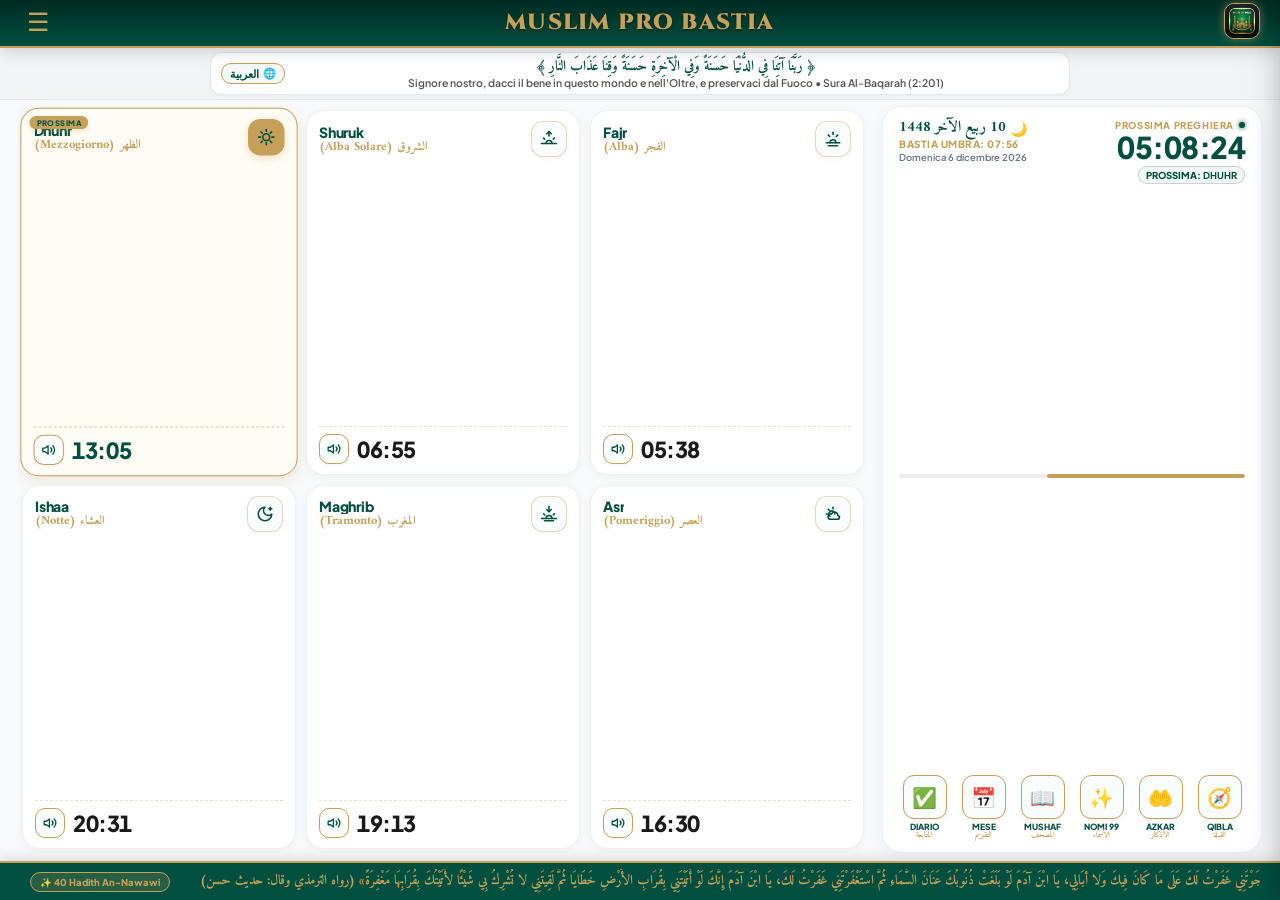
==== commit 1ff62cd2: "Add files via upload" ====
--- a/index.html
+++ b/index.html
@@ -1644,7 +1644,7 @@
                 padding: 12px 16px;
                 border-radius: 20px;
             }
-            /* QUADRI DEGLI ORARI DI PREGHIERA (Forme modernizzate, colori originali ripristinati) */
+            /* QUADRI DEGLI ORARI DI PREGHIERA (Forme e icone interne modernizzate, colori originali invariati) */
             .prayer-list {
                 width: 62%;
                 flex: 1 1 0px;
@@ -1656,7 +1656,7 @@
                 display: grid !important;
                 grid-template-columns: repeat(3, minmax(0, 1fr)) !important;
                 grid-template-rows: repeat(2, minmax(0, 1fr)) !important;
-                gap: 9px !important;
+                gap: 10px !important;
                 padding: 4px !important;
                 box-sizing: border-box;
             }
@@ -1666,29 +1666,29 @@
                 justify-content: space-between !important;
                 align-items: stretch !important;
                 text-align: start !important;
-                padding: 8px 10px !important;
+                padding: 10px 12px !important;
                 border-radius: 18px !important;
                 height: 100% !important;
-                min-height: 74px !important;
+                min-height: 76px !important;
                 position: relative !important;
                 box-sizing: border-box !important;
                 background: var(--white) !important;
                 border: 1.2px solid #edf2f7 !important;
-                box-shadow: 0 1px 5px rgba(0, 0, 0, 0.03) !important;
-                transition: transform 0.2s cubic-bezier(0.4, 0, 0.2, 1), box-shadow 0.2s ease !important;
+                box-shadow: 0 2px 8px rgba(0, 0, 0, 0.035) !important;
+                transition: transform 0.22s cubic-bezier(0.16, 1, 0.3, 1), box-shadow 0.22s ease, border-color 0.22s ease !important;
                 overflow: hidden !important;
             }
             .prayer-card:hover {
                 transform: translateY(-2px);
                 border-color: var(--mp-gold) !important;
-                box-shadow: 0 4px 12px rgba(197, 160, 89, 0.12) !important;
+                box-shadow: 0 6px 16px rgba(197, 160, 89, 0.15) !important;
             }
             .prayer-card-left {
                 display: flex !important;
                 flex-direction: row !important;
                 align-items: center !important;
                 justify-content: flex-start !important;
-                gap: 7px !important;
+                gap: 9px !important;
                 width: 100% !important;
                 min-width: 0 !important;
             }
@@ -1696,25 +1696,30 @@
                 justify-content: flex-start !important;
             }
             .prayer-icon-badge {
-                width: 30px !important;
-                height: 30px !important;
-                min-width: 30px !important;
-                font-size: 15px !important;
+                width: 36px !important;
+                height: 36px !important;
+                min-width: 36px !important;
+                font-size: 16px !important;
                 display: flex !important;
                 align-items: center !important;
                 justify-content: center !important;
                 background: #f8fcfb !important;
-                border: 1px solid rgba(197, 160, 89, 0.3) !important;
-                border-radius: 11px !important;
+                border: 1.2px solid rgba(197, 160, 89, 0.38) !important;
+                border-radius: 12px !important;
                 margin-bottom: 0 !important;
                 flex-shrink: 0 !important;
                 color: var(--mp-dark) !important;
+                box-shadow: inset 0 1px 2px rgba(255, 255, 255, 0.8), 0 2px 5px rgba(0, 79, 63, 0.05) !important;
+                transition: transform 0.2s ease !important;
+            }
+            .prayer-card:hover .prayer-icon-badge {
+                transform: scale(1.05);
             }
             .prayer-names-col {
                 display: flex !important;
                 flex-direction: column !important;
                 align-items: flex-start !important;
-                gap: 0px !important;
+                gap: 1px !important;
                 min-width: 0 !important;
                 overflow: hidden !important;
                 flex: 1 1 0px !important;
@@ -1723,10 +1728,11 @@
                 align-items: flex-end !important;
             }
             .p-name {
-                font-size: clamp(12px, 1.35vw, 13.5px) !important;
+                font-size: clamp(12.5px, 1.4vw, 14px) !important;
                 font-weight: 800 !important;
                 color: var(--mp-dark) !important;
                 line-height: 1.15 !important;
+                letter-spacing: -0.2px !important;
                 white-space: nowrap !important;
                 overflow: hidden !important;
                 text-overflow: ellipsis !important;
@@ -1747,10 +1753,11 @@
                 flex-direction: row !important;
                 align-items: center !important;
                 justify-content: space-between !important;
-                gap: 6px !important;
+                gap: 8px !important;
                 width: 100% !important;
                 margin-top: auto !important;
-                padding-top: 4px !important;
+                padding-top: 7px !important;
+                border-top: 1px dashed rgba(197, 160, 89, 0.32) !important;
                 box-sizing: border-box !important;
             }
             .p-time {
@@ -1759,11 +1766,12 @@
                 display: flex !important;
                 align-items: center !important;
                 justify-content: flex-start !important;
-                font-size: clamp(16px, 2vw, 21px) !important;
+                gap: 5px !important;
+                font-size: clamp(17px, 2.05vw, 22px) !important;
                 font-weight: 900 !important;
                 color: #1a1a1a !important;
                 font-variant-numeric: tabular-nums !important;
-                letter-spacing: -0.3px !important;
+                letter-spacing: -0.4px !important;
                 background: transparent !important;
                 border: none !important;
                 border-radius: 0 !important;
@@ -1780,11 +1788,11 @@
             }
             .p-audio-btn {
                 background: #f8fcfb !important;
-                border: 1px solid var(--mp-gold) !important;
-                border-radius: 50% !important;
-                width: 28px !important;
-                height: 28px !important;
-                min-width: 28px !important;
+                border: 1.2px solid var(--mp-gold) !important;
+                border-radius: 10px !important;
+                width: 30px !important;
+                height: 30px !important;
+                min-width: 30px !important;
                 padding: 0 !important;
                 display: flex !important;
                 align-items: center !important;
@@ -1794,44 +1802,50 @@
                 cursor: pointer !important;
                 transition: all 0.2s ease !important;
                 flex-shrink: 0 !important;
+                box-shadow: 0 1px 3px rgba(0, 79, 63, 0.06) !important;
             }
             .p-audio-btn:hover {
                 background: var(--mp-gold) !important;
                 color: var(--mp-dark) !important;
+                transform: scale(1.06);
             }
             .next-pill-badge {
                 position: absolute !important;
-                top: 5px !important;
-                right: 7px !important;
+                top: 7px !important;
+                right: 8px !important;
                 font-size: 7.5px !important;
                 font-weight: 900 !important;
-                padding: 2px 6px !important;
+                padding: 2.5px 7px !important;
                 border-radius: 9999px !important;
                 z-index: 5 !important;
                 line-height: 1.1 !important;
                 background: var(--mp-gold) !important;
                 color: var(--mp-dark) !important;
-                box-shadow: 0 1px 4px rgba(0,0,0,0.1) !important;
-                max-width: 65px !important;
+                box-shadow: 0 2px 5px rgba(197, 160, 89, 0.28) !important;
+                max-width: 72px !important;
                 white-space: nowrap !important;
                 overflow: hidden !important;
                 text-overflow: ellipsis !important;
             }
             [dir="rtl"] .next-pill-badge {
                 right: auto !important;
-                left: 7px !important;
+                left: 8px !important;
             }
             /* Quadro attivo con sfondo originale e bordo dorato */
             .prayer-card.active {
                 background: #FFFCF5 !important;
                 border: 1.8px solid var(--mp-gold) !important;
-                box-shadow: 0 2px 10px rgba(197, 160, 89, 0.16) !important;
+                box-shadow: 0 4px 14px rgba(197, 160, 89, 0.2) !important;
                 transform: scale(1.012) !important;
+            }
+            .prayer-card.active .prayer-card-right {
+                border-top-color: rgba(197, 160, 89, 0.55) !important;
             }
             .prayer-card.active .prayer-icon-badge {
                 background: var(--mp-gold) !important;
                 border-color: var(--mp-gold) !important;
                 color: var(--mp-dark) !important;
+                box-shadow: 0 2px 8px rgba(197, 160, 89, 0.35) !important;
             }
             .prayer-card.active .p-name {
                 color: var(--mp-dark) !important;
@@ -2242,6 +2256,89 @@
             background: #e2e8f0;
             color: #0f172a;
         }
+        /* GEMINI UNIFIED ORIGINAL BAR STYLING */
+        .gemini-unified-bar-wrap {
+            display: flex;
+            align-items: center;
+            gap: 8px;
+            margin-top: 10px;
+            padding: 5px 8px;
+            background: #ffffff;
+            border: 1.5px solid #cbd5e1;
+            border-radius: 30px;
+            box-shadow: 0 3px 14px rgba(0, 0, 0, 0.06);
+            transition: all 0.25s ease;
+            flex-shrink: 0;
+        }
+        .gemini-unified-bar-wrap:focus-within {
+            border-color: #1a73e8;
+            box-shadow: 0 4px 18px rgba(26, 115, 232, 0.18);
+        }
+        .gemini-bar-mic-btn {
+            background: #f1f5f9;
+            color: #0f172a;
+            border: none;
+            border-radius: 50%;
+            width: 38px;
+            height: 38px;
+            font-size: 18px;
+            cursor: pointer;
+            display: flex;
+            align-items: center;
+            justify-content: center;
+            flex-shrink: 0;
+            transition: all 0.2s ease;
+        }
+        .gemini-bar-mic-btn:hover {
+            background: #e2e8f0;
+            transform: scale(1.05);
+        }
+        .gemini-bar-mic-btn.recording {
+            background: #fee2e2;
+            color: #dc2626;
+            animation: mic-pulse 1.2s infinite;
+        }
+        @keyframes mic-pulse {
+            0%, 100% { transform: scale(1); }
+            50% { transform: scale(1.12); box-shadow: 0 0 12px rgba(239, 68, 68, 0.55); }
+        }
+        .gemini-bar-input-field {
+            flex: 1;
+            border: none;
+            background: transparent;
+            font-size: 14px;
+            color: #0f172a;
+            padding: 8px 6px;
+            outline: none;
+        }
+        .gemini-bar-input-field::placeholder {
+            color: #94a3b8;
+        }
+        .gemini-bar-send-btn {
+            background: linear-gradient(135deg, #1a73e8, #004F3F);
+            color: #ffffff;
+            border: none;
+            border-radius: 50%;
+            width: 38px;
+            height: 38px;
+            font-size: 15px;
+            font-weight: 800;
+            cursor: pointer;
+            display: flex;
+            align-items: center;
+            justify-content: center;
+            flex-shrink: 0;
+            transition: transform 0.15s, opacity 0.2s;
+        }
+        .gemini-bar-send-btn:hover {
+            transform: scale(1.06);
+        }
+        .gemini-bar-send-btn:disabled {
+            opacity: 0.5;
+            cursor: not-allowed;
+            transform: none;
+        }
+        /* Backward compatibility for input bar classes */
         .ai-input-bar {
             display: flex;
             gap: 6px;
@@ -2255,10 +2352,6 @@
             border-radius: 12px;
             font-size: 14px;
             outline: none;
-            transition: border-color 0.2s;
-        }
-        .ai-input-field:focus {
-            border-color: #004F3F;
         }
         .ai-mic-btn {
             background: #f1f5f9;
@@ -2272,17 +2365,6 @@
             display: flex;
             align-items: center;
             justify-content: center;
-            transition: all 0.2s ease;
-        }
-        .ai-mic-btn.recording {
-            background: #fee2e2;
-            border-color: #ef4444;
-            color: #dc2626;
-            animation: mic-pulse 1.2s infinite;
-        }
-        @keyframes mic-pulse {
-            0%, 100% { transform: scale(1); }
-            50% { transform: scale(1.08); box-shadow: 0 0 10px rgba(239, 68, 68, 0.5); }
         }
         .ai-send-btn {
             background: #004F3F;
@@ -2294,10 +2376,6 @@
             font-size: 16px;
             font-weight: 800;
             cursor: pointer;
-            transition: background 0.2s;
-        }
-        .ai-send-btn:hover {
-            background: #002f26;
         }
         </style>
 </head>
@@ -2415,11 +2493,8 @@
             </span>
             <span style="font-size:10px; font-weight:800; background:linear-gradient(135deg, #1a73e8, #8b5cf6); color:#ffffff; padding:2px 7px; border-radius:6px;">Google Gemini</span>
         </div>
-        <button class="sidebar-btn btn-gold" id="btn-ai-assistant" style="margin-top:4px; font-size:13px; display:flex; align-items:center; justify-content:center; gap:8px;" onclick="openAIAssistant('chat')">
-            <span>💬</span> <span id="btn-ai-assistant-text">Gemini: Chat & Scrittura</span>
-        </button>
-        <button class="sidebar-btn" id="btn-ai-live-voice" style="margin-top:6px; font-size:12.5px; background:linear-gradient(135deg, #0284c7, #004F3F); border:1px solid #38bdf8; color:#ffffff; font-weight:700; display:flex; align-items:center; justify-content:center; gap:6px;" onclick="openAIAssistant('live')">
-            <span>🎙️</span> <span id="btn-ai-live-voice-text">Gemini Live: Parla a Voce</span>
+        <button class="sidebar-btn btn-gold" id="btn-ai-assistant" style="margin-top:4px; font-size:13px; display:flex; align-items:center; justify-content:center; gap:8px;" onclick="openAIAssistant()">
+            <span>✦</span> <span id="btn-ai-assistant-text">Gemini (Scrivi o Parla Live)</span>
         </button>
     </div>
     <button class="sidebar-btn btn-gold" id="btn-moshaf" onclick="openMoshafWarsh()">📖 المصحf الملون (ورش)</button>
@@ -2712,7 +2787,7 @@
     </div>
 </div>
 
-<!-- GEMINI ISLAMICO LIVE SUITE (VOCE + TESTO) -->
+<!-- GEMINI ISLAMICO SUITE (UNICO POSTO: VOCE LIVE + SCRITTURA IN UN'UNICA BARRA) -->
 <div class="ai-fullscreen-modal modal-overlay" id="ai-modal" style="display:none;">
     <div class="ai-modal-card">
         <!-- Top Header with Gemini Branding -->
@@ -2724,7 +2799,7 @@
                         <span style="background:linear-gradient(135deg, #1a73e8 0%, #8b5cf6 50%, #ec4899 100%); -webkit-background-clip:text; -webkit-text-fill-color:transparent; font-weight:900;">Gemini</span>
                         <span style="font-size:10px; background:#C5A059; color:#002b22; padding:2px 7px; border-radius:6px; font-weight:800;">3.8 Flash • Live</span>
                     </h3>
-                    <div id="ai-modal-subtitle" style="font-size:11px; color:#64748b;">Chiedi, scrivi o parla in tempo reale con Gemini</div>
+                    <div id="ai-modal-subtitle" style="font-size:11px; color:#64748b;">Scrivi o parla in tempo reale in un unico posto</div>
                 </div>
             </div>
             <div style="display:flex; align-items:center; gap:6px;">
@@ -2738,98 +2813,49 @@
             </div>
         </div>
 
-        <!-- Microphone Consent Banner -->
-        <div id="ai-mic-permission-banner" style="display:none; background:#eff6ff; border:1px solid #bfdbfe; border-radius:12px; padding:8px 12px; margin-bottom:8px; align-items:center; justify-content:space-between; gap:8px; flex-shrink:0;">
-            <div style="display:flex; align-items:center; gap:8px; font-size:12px; color:#1e40af; font-weight:600; min-width:0; flex:1;">
-                <span style="font-size:18px; flex-shrink:0;">🎙️</span>
-                <span id="ai-mic-permission-text" style="line-height:1.3;">Consenti l'uso del microfono per parlare direttamente con Gemini</span>
-            </div>
-            <div style="display:flex; align-items:center; gap:6px; flex-shrink:0;">
-                <button id="ai-mic-perm-btn" onclick="requestMicrophoneConsent(true)" style="background:#2563eb; color:#ffffff; border:none; border-radius:8px; font-size:11.5px; font-weight:700; padding:6px 12px; cursor:pointer; white-space:nowrap; box-shadow:0 2px 4px rgba(37,99,235,0.2);">
-                    Consenti Microfono
-                </button>
-                <button id="ai-mic-switch-chat-btn" onclick="switchAITab('chat')" style="background:#f1f5f9; color:#334155; border:1px solid #cbd5e1; border-radius:8px; font-size:11px; font-weight:700; padding:6px 10px; cursor:pointer; white-space:nowrap;">
-                    💬 Scrivi
-                </button>
-                <button onclick="dismissMicBanner()" style="background:none; border:none; color:#64748b; font-size:18px; font-weight:bold; cursor:pointer; padding:0 4px; line-height:1;" title="Chiudi">✕</button>
+        <!-- Suggestion Chips Row -->
+        <div class="ai-chips-row">
+            <button id="chip-aya" class="ai-chip" onclick="askAIPreset('aya')">📖 Versetto del Giorno</button>
+            <button id="chip-dua" class="ai-chip" onclick="askAIPreset('dua')">🤲 Du'a per la salute e la pace</button>
+            <button id="chip-wudu" class="ai-chip" onclick="askAIPreset('wudu')">💧 Guida pratica al Wudu</button>
+            <button id="chip-zakat" class="ai-chip" onclick="askAIPreset('zakat')">💰 Calcolo Zakat 2.5%</button>
+            <button id="chip-mosque" class="ai-chip" onclick="askAIPreset('mosque')">🕌 Regole della Preghiera</button>
+            <button id="chip-hadith" class="ai-chip" onclick="askAIPreset('hadith')">🌙 Hadith del Profeta ﷺ</button>
+        </div>
+
+        <!-- Chat History -->
+        <div class="ai-chat-area" id="ai-chat-history">
+            <div id="ai-welcome-msg" style="text-align:center; padding:18px 8px; color:#64748b;">
+                <div style="font-size:36px; margin-bottom:6px; background:linear-gradient(135deg, #1a73e8, #8b5cf6, #ec4899); -webkit-background-clip:text; -webkit-text-fill-color:transparent;">✦</div>
+                <div id="ai-welcome-heading" style="font-size:15px; font-weight:800; color:var(--mp-dark); margin-bottom:4px;">
+                    Ciao! Sono Gemini.
+                </div>
+                <div id="ai-welcome-desc" style="font-size:12.5px; line-height:1.45; max-width:390px; margin:0 auto; color:#475569;">
+                    Scrivi o tocca il microfono 🎙️ per parlare liberamente con me in italiano o arabo. Rispondo a voce e per iscritto in un unico posto!
+                </div>
             </div>
         </div>
 
-        <!-- Mode Tabs: Chat vs Live Voce -->
-        <div class="gemini-tabs-bar">
-            <button id="tab-ai-chat" class="gemini-tab-btn active" onclick="switchAITab('chat')">
-                <span>💬</span> <span id="tab-ai-chat-text">Scrivi a Gemini</span>
-            </button>
-            <button id="tab-ai-live" class="gemini-tab-btn" onclick="switchAITab('live')">
-                <span>🎙️</span> <span id="tab-ai-live-text">Parla con Gemini (Live)</span>
+        <!-- Live Voice / Status Bar (Inline feedback above input) -->
+        <div id="gemini-status-indicator" style="display:none; align-items:center; justify-content:space-between; background:#ecfdf5; border:1px solid #a7f3d0; border-radius:10px; padding:6px 12px; margin-top:8px; font-size:12px; color:#065f46; font-weight:700;">
+            <div style="display:flex; align-items:center; gap:8px;">
+                <span id="gemini-status-icon" style="font-size:14px;">🎙️</span>
+                <span id="gemini-status-text">Ascolto attivo... parla pure</span>
+            </div>
+            <button onclick="stopCurrentSpeech(); stopAudioRecording(false);" style="background:#fee2e2; border:1px solid #fca5a5; color:#991b1b; font-size:11px; font-weight:800; border-radius:6px; padding:2px 8px; cursor:pointer;">
+                ⏹️ Ferma
             </button>
         </div>
 
-        <!-- TAB 1: CHAT VIEW -->
-        <div id="ai-view-chat" style="display:flex; flex-direction:column; flex:1 1 0px; min-height:0; height:100%; overflow:hidden;">
-            <!-- Suggestion Chips Row -->
-            <div class="ai-chips-row">
-                <button id="chip-aya" class="ai-chip" onclick="askAIPreset('aya')">📖 Versetto del Giorno</button>
-                <button id="chip-dua" class="ai-chip" onclick="askAIPreset('dua')">🤲 Du'a per la salute e la pace</button>
-                <button id="chip-wudu" class="ai-chip" onclick="askAIPreset('wudu')">💧 Guida pratica al Wudu</button>
-                <button id="chip-zakat" class="ai-chip" onclick="askAIPreset('zakat')">💰 Calcolo Zakat 2.5%</button>
-                <button id="chip-mosque" class="ai-chip" onclick="askAIPreset('mosque')">🕌 Regole della Preghiera</button>
-                <button id="chip-hadith" class="ai-chip" onclick="askAIPreset('hadith')">🌙 Hadith del Profeta ﷺ</button>
-            </div>
-
-            <!-- Chat History -->
-            <div class="ai-chat-area" id="ai-chat-history">
-                <div id="ai-welcome-msg" style="text-align:center; padding:18px 8px; color:#64748b;">
-                    <div style="font-size:36px; margin-bottom:6px; background:linear-gradient(135deg, #1a73e8, #8b5cf6, #ec4899); -webkit-background-clip:text; -webkit-text-fill-color:transparent;">✦</div>
-                    <div id="ai-welcome-heading" style="font-size:15px; font-weight:800; color:var(--mp-dark); margin-bottom:4px;">
-                        Ciao! Sono Gemini.
-                    </div>
-                    <div id="ai-welcome-desc" style="font-size:12.5px; line-height:1.45; max-width:390px; margin:0 auto; color:#475569;">
-                        Puoi scrivere o toccare il microfono 🎙️ per parlare liberamente con me in italiano o arabo. Rispondo e parlo in tempo reale!
-                    </div>
-                </div>
-            </div>
-
-            <!-- Input Bar with STT Mic & Send -->
-            <div class="ai-input-bar">
-                <button id="ai-mic-btn" class="ai-mic-btn" onclick="toggleSpeechRecognition()" title="Tocca per parlare con Gemini">🎙️</button>
-                <input type="text" id="ai-user-input" class="ai-input-field" placeholder="Chiedi a Gemini o parla a voce..." onkeydown="if(event.key === 'Enter') sendAIMessage();">
-                <button id="ai-send-btn" class="ai-send-btn" onclick="sendAIMessage()" title="Invia a Gemini">➤</button>
-            </div>
-        </div>
-
-        <!-- TAB 2: GEMINI LIVE VOICE ORB VIEW -->
-        <div id="ai-view-live" style="display:none; flex-direction:column; flex:1 1 0px; min-height:0; height:100%; overflow:hidden;">
-            <div class="gemini-live-orb-container">
-                <div id="gemini-orb" class="gemini-orb-pulse" onclick="toggleGeminiLiveTalk()" title="Tocca per parlare in tempo reale con Gemini">
-                    <span id="gemini-orb-icon">🎙️</span>
-                </div>
-                
-                <div class="voice-wave-bars" id="gemini-live-waves">
-                    <div class="voice-bar"></div>
-                    <div class="voice-bar"></div>
-                    <div class="voice-bar"></div>
-                    <div class="voice-bar"></div>
-                    <div class="voice-bar"></div>
-                </div>
-
-                <div id="gemini-live-status" style="margin-top:10px; font-size:13.5px; font-weight:800; color:var(--mp-dark); text-align:center;">
-                    Tocca l'Orb per iniziare a parlare con Gemini
-                </div>
-
-                <div class="gemini-live-subtitles" id="gemini-live-subtitles">
-                    💬 Parla in italiano o arabo. Gemini ascolta e risponde direttamente a voce.
-                </div>
-
-                <div style="display:flex; gap:8px; margin-top:12px;">
-                    <button class="ai-action-btn" onclick="stopCurrentSpeech()" style="background:#fee2e2; border-color:#fca5a5; color:#991b1b; padding:6px 12px;">
-                        <span>⏹️</span> <span id="gemini-stop-speech-text">Ferma Voce</span>
-                    </button>
-                    <button class="ai-action-btn" onclick="clearLiveChat()" style="padding:6px 12px;">
-                        <span>🔄</span> <span id="gemini-reset-live-text">Nuova Conversazione</span>
-                    </button>
-                </div>
-            </div>
+        <!-- THE UNIFIED ORIGINAL GEMINI INPUT BAR (SCRIVI + PARLA LIVE) -->
+        <div class="gemini-unified-bar-wrap">
+            <button id="ai-mic-btn" class="gemini-bar-mic-btn" onclick="toggleUnifiedVoiceTalk()" title="Tocca per parlare live con Gemini">
+                <span id="ai-mic-icon">🎙️</span>
+            </button>
+            <input type="text" id="ai-user-input" class="gemini-bar-input-field" placeholder="Chiedi, scrivi o parla a Gemini..." onkeydown="if(event.key === 'Enter') sendAIMessage();">
+            <button id="ai-send-btn" class="gemini-bar-send-btn" onclick="sendAIMessage()" title="Invia a Gemini">
+                <span>➤</span>
+            </button>
         </div>
 
         <div id="ai-modal-disclaimer" style="font-size:10px; color:#94a3b8; text-align:center; margin-top:6px;">
@@ -3091,15 +3117,33 @@
             }
         }
 
-        // Capacitor Native Local Notification Trigger
+        // Capacitor Native Local Notification Trigger con melodia Adhan selezionata
         try {
-            if (window.Capacitor && window.Capacitor.Plugins && window.Capacitor.Plugins.LocalNotifications) {
-                window.Capacitor.Plugins.LocalNotifications.schedule({
-                    notifications: [{
+            const LN = (typeof getCapacitorLocalNotifications === 'function') ? getCapacitorLocalNotifications() : (window.Capacitor && window.Capacitor.Plugins && window.Capacitor.Plugins.LocalNotifications);
+            if (LN) {
+                const athanCfg = (typeof getSelectedAthanCapacitorConfig === 'function') ? getSelectedAthanCapacitorConfig(voice) : {
+                    channelId: 'athan_channel_morocco_v8',
+                    androidSound: 'res_athan.wav',
+                    iosSound: 'res_athan.wav',
+                    voiceUrl: voice
+                };
+                const isIOS = (typeof isIOSDevice === 'function') ? isIOSDevice() : false;
+                LN.schedule({
+                    notifications: [isIOS ? {
                         id: 999000 + (idx || 0),
                         title: bannerTitle,
                         body: bannerBody,
-                        schedule: { at: new Date(Date.now() + 500) }
+                        schedule: { at: new Date(Date.now() + 500) },
+                        sound: athanCfg.iosSound,
+                        extra: { prayerIndex: idx || 0, athanVoice: athanCfg.voiceUrl, isPushSound: true }
+                    } : {
+                        id: 999000 + (idx || 0),
+                        title: bannerTitle,
+                        body: bannerBody,
+                        schedule: { at: new Date(Date.now() + 500), allowWhileIdle: true },
+                        sound: athanCfg.androidSound,
+                        channelId: athanCfg.channelId,
+                        extra: { prayerIndex: idx || 0, athanVoice: athanCfg.voiceUrl, isPushSound: true }
                     }]
                 }).catch(()=>{});
             }
@@ -3159,8 +3203,19 @@
     }
     
     function savePrefs() {
-        localStorage.setItem('nMode', document.getElementById('notif-type').value);
-        localStorage.setItem('athanVoice', document.getElementById('athan-voice').value);
+        const nTypeEl = document.getElementById('notif-type');
+        const aVoiceEl = document.getElementById('athan-voice');
+        if (nTypeEl) localStorage.setItem('nMode', nTypeEl.value);
+        if (aVoiceEl) localStorage.setItem('athanVoice', aVoiceEl.value);
+        // Aggiorna subito anche la melodia delle notifiche Capacitor quando si cambia scelta
+        try {
+            if (typeof syncCapacitorAthanChannels === 'function') {
+                syncCapacitorAthanChannels();
+            }
+            if (typeof scheduleAllCapacitorPrayers === 'function') {
+                scheduleAllCapacitorPrayers();
+            }
+        } catch(e) {}
     }
 
     function previewAndSaveAthanVoice() {
@@ -3173,12 +3228,6 @@
         alarmAudio.src = voice;
         alarmAudio.currentTime = 0;
         alarmAudio.play().catch(e => {});
-
-        try {
-            if (typeof scheduleAllCapacitorPrayers === 'function') {
-                scheduleAllCapacitorPrayers();
-            }
-        } catch(e) {}
     }
 
     function getTodayString() {
@@ -3610,13 +3659,39 @@
     }
 
     const prayerMeta = [
-        { it: 'Fajr (Alba)', ar: 'الفجر', icon: '🌅' },
-        { it: 'Shuruk (Alba Solare)', ar: 'الشروق', icon: '☀️' },
-        { it: 'Dhuhr (Mezzogiorno)', ar: 'الظهر', icon: '🌞' },
-        { it: 'Asr (Pomeriggio)', ar: 'العصر', icon: '🌤️' },
-        { it: 'Maghrib (Tramonto)', ar: 'المغرب', icon: '🌇' },
-        { it: 'Ishaa (Notte)', ar: 'العشاء', icon: '🌌' }
+        {
+            it: 'Fajr (Alba)',
+            ar: 'الفجر',
+            icon: `<svg width="18" height="18" viewBox="0 0 24 24" fill="none" stroke="currentColor" stroke-width="2.1" stroke-linecap="round" stroke-linejoin="round"><path d="M12 3v3"/><path d="m5.6 6.6 2.1 2.1"/><path d="m18.4 6.6-2.1 2.1"/><path d="M3 17h18"/><path d="M6 21h12"/><path d="M8 17a4 4 0 0 1 8 0"/></svg>`
+        },
+        {
+            it: 'Shuruk (Alba Solare)',
+            ar: 'الشروق',
+            icon: `<svg width="18" height="18" viewBox="0 0 24 24" fill="none" stroke="currentColor" stroke-width="2.1" stroke-linecap="round" stroke-linejoin="round"><path d="M12 2v6"/><path d="m9 5 3-3 3 3"/><path d="m4.9 10.9 1.4 1.4"/><path d="m19.1 10.9-1.4 1.4"/><path d="M2 18h20"/><path d="M8 18a4 4 0 0 1 8 0"/></svg>`
+        },
+        {
+            it: 'Dhuhr (Mezzogiorno)',
+            ar: 'الظهر',
+            icon: `<svg width="18" height="18" viewBox="0 0 24 24" fill="none" stroke="currentColor" stroke-width="2.1" stroke-linecap="round" stroke-linejoin="round"><circle cx="12" cy="12" r="4.5"/><path d="M12 2v2.5"/><path d="M12 19.5V22"/><path d="m4.93 4.93 1.77 1.77"/><path d="m17.3 17.3 1.77 1.77"/><path d="M2 12h2.5"/><path d="M19.5 12H22"/><path d="m4.93 19.07 1.77-1.77"/><path d="m17.3 6.7 1.77-1.77"/></svg>`
+        },
+        {
+            it: 'Asr (Pomeriggio)',
+            ar: 'العصر',
+            icon: `<svg width="18" height="18" viewBox="0 0 24 24" fill="none" stroke="currentColor" stroke-width="2.1" stroke-linecap="round" stroke-linejoin="round"><path d="M12 3v2"/><path d="m5.6 5.6 1.4 1.4"/><path d="M3 12h2"/><path d="M8 15a4 4 0 1 1 6.5-3.1"/><path d="M17.5 19H9a3.5 3.5 0 0 1 0-7c.3 0 .6 0 .9.1A4.5 4.5 0 0 1 18.5 14a2.5 2.5 0 0 1-1 5Z"/></svg>`
+        },
+        {
+            it: 'Maghrib (Tramonto)',
+            ar: 'المغرب',
+            icon: `<svg width="18" height="18" viewBox="0 0 24 24" fill="none" stroke="currentColor" stroke-width="2.1" stroke-linecap="round" stroke-linejoin="round"><path d="M12 9V2"/><path d="m9 6 3 3 3-3"/><path d="m4.9 11.9 1.4 1.4"/><path d="m19.1 11.9-1.4 1.4"/><path d="M2 18h20"/><path d="M6 21h12"/><path d="M8 18a4 4 0 0 1 8 0"/></svg>`
+        },
+        {
+            it: 'Ishaa (Notte)',
+            ar: 'العشاء',
+            icon: `<svg width="18" height="18" viewBox="0 0 24 24" fill="none" stroke="currentColor" stroke-width="2.1" stroke-linecap="round" stroke-linejoin="round"><path d="M12 3a6 6 0 0 0 9 9 9 9 0 1 1-9-9Z"/><path d="M19 3v4"/><path d="M21 5h-4"/></svg>`
+        }
     ];
+    const modernSpeakerSvg = `<svg width="14" height="14" viewBox="0 0 24 24" fill="none" stroke="currentColor" stroke-width="2.2" stroke-linecap="round" stroke-linejoin="round"><polygon points="11 5 6 9 2 9 2 15 6 15 11 19 11 5"/><path d="M15.54 8.46a5 5 0 0 1 0 7.07"/><path d="M19.07 4.93a10 10 0 0 1 0 14.14"/></svg>`;
+    let _lastRenderedCardsSig = '';
 
     function updateClock() {
         const now = new Date();
@@ -3637,18 +3712,20 @@
         const todayKey = getTodayString();
         const times = rawTimetable[todayKey] || rawTimetable["21/09/2026"] || ["05:38","06:55","13:05","16:30","19:13","20:31"];
 
-        if (now.getSeconds() === 0) {
-            times.forEach((t, idx) => {
-                let key = todayKey + "_" + idx + "_" + t;
-                if (t === hm && lastAthanKey !== key) {
-                    lastAthanKey = key;
-                    triggerAthanAlarm(idx);
-                }
-            });
-        }
+        // Controlla su ogni tick (non solo a secondi === 0) così anche in standby/background su iPhone, Android e Windows scatta sempre
+        if (!lastAthanKey) {
+            lastAthanKey = localStorage.getItem('mp_last_athan_key') || '';
+        }
+        times.forEach((t, idx) => {
+            let key = todayKey + "_" + idx + "_" + t;
+            if (t === hm && lastAthanKey !== key) {
+                lastAthanKey = key;
+                localStorage.setItem('mp_last_athan_key', key);
+                triggerAthanAlarm(idx);
+            }
+        });
 
         if (listDiv) {
-            listDiv.innerHTML = '';
             let nextIndex = -1;
             let minDiff = Infinity;
 
@@ -3662,27 +3739,32 @@
             if(nextIndex === -1) nextIndex = 0;
             currentPIndex = nextIndex;
 
-            for(let i=0; i<6; i++) {
-                let div = document.createElement('div');
-                let isNext = (i === nextIndex);
-                div.className = `prayer-card ${isNext ? 'active' : ''}`;
-                let p = prayerMeta[i];
-                let pNameData = d.prayers[i];
-                div.innerHTML = `
-                    <div class="prayer-card-left">
-                        <div class="prayer-icon-badge">${p.icon}</div>
-                        <div class="prayer-names-col">
-                            <span class="p-name">${pNameData.primary}</span>
-                            <span class="p-name-ar">${pNameData.sub}</span>
+            const renderSig = `${todayKey}_${nextIndex}_${currentLang}`;
+            if (_lastRenderedCardsSig !== renderSig || listDiv.children.length === 0) {
+                _lastRenderedCardsSig = renderSig;
+                listDiv.innerHTML = '';
+                for(let i=0; i<6; i++) {
+                    let div = document.createElement('div');
+                    let isNext = (i === nextIndex);
+                    div.className = `prayer-card ${isNext ? 'active' : ''}`;
+                    let p = prayerMeta[i];
+                    let pNameData = d.prayers[i];
+                    div.innerHTML = `
+                        <div class="prayer-card-left">
+                            <div class="prayer-icon-badge">${p.icon}</div>
+                            <div class="prayer-names-col">
+                                <span class="p-name">${pNameData.primary}</span>
+                                <span class="p-name-ar">${pNameData.sub}</span>
+                            </div>
                         </div>
-                    </div>
-                    <div class="prayer-card-right">
-                        ${isNext ? `<span class="next-pill-badge">${d.nextBadge}</span>` : ''}
-                        <span class="p-time">${times[i]}</span>
-                        <button class="p-audio-btn" onclick="previewAndSaveAthanVoice(); event.stopPropagation();" title="${d.audioTooltip}">🔊</button>
-                    </div>
-                `;
-                listDiv.appendChild(div);
+                        <div class="prayer-card-right">
+                            ${isNext ? `<span class="next-pill-badge">${d.nextBadge}</span>` : ''}
+                            <span class="p-time">${times[i]}</span>
+                            <button class="p-audio-btn" onclick="previewAndSaveAthanVoice(); event.stopPropagation();" title="${d.audioTooltip}">${modernSpeakerSvg}</button>
+                        </div>
+                    `;
+                    listDiv.appendChild(div);
+                }
             }
 
             let nextPName = d.prayers[nextIndex];
@@ -4977,6 +5059,226 @@
         renderTracker();
         resetAyaTimer();
         initPushAndLocalNotifications();
+        initFirstLaunchPermissionsFlow();
+    }
+
+    // --- RICHIESTA NATIVA DIRETTA DAL TELEFONO (MICROFONO, POSIZIONE GPS, NOTIFICHE) SENZA FINESTRE CUSTOM ---
+    function updatePermBadgeUI() {}
+    function closeStartupPermissionsModal() {}
+
+    function triggerNativePhonePermissionsPrompts() {
+        // Sblocca il motore audio del telefono
+        try { unlockAudio(); } catch(e) {}
+        try { if (typeof unlockGeminiTtsAudio === 'function') unlockGeminiTtsAudio(); } catch(e) {}
+
+        // 1. RICHIESTA NATIVA MICROFONO DAL TELEFONO (Android / iOS / Browser)
+        try {
+            if (window.Capacitor && window.Capacitor.Plugins && window.Capacitor.Plugins.SpeechRecognition) {
+                const SR = window.Capacitor.Plugins.SpeechRecognition;
+                if (typeof SR.requestPermissions === 'function') {
+                    SR.requestPermissions().catch(function(){});
+                } else if (typeof SR.requestPermission === 'function') {
+                    SR.requestPermission().catch(function(){});
+                }
+            }
+            if (navigator.mediaDevices && navigator.mediaDevices.getUserMedia && localStorage.getItem('gemini_mic_consent') !== 'granted') {
+                navigator.mediaDevices.getUserMedia({ audio: true }).then(function(stream) {
+                    stream.getTracks().forEach(function(t) { try { t.stop(); } catch(e) {} });
+                    localStorage.setItem('gemini_mic_consent', 'granted');
+                    const banner = document.getElementById('ai-mic-permission-banner');
+                    if (banner) banner.style.display = 'none';
+                }).catch(function() {});
+            }
+        } catch(e) {}
+
+        // 2. RICHIESTA NATIVA LOCALIZZAZIONE GPS & BUSSOLA DAL TELEFONO (Android / iOS / Browser)
+        try {
+            if (window.Capacitor && window.Capacitor.Plugins && window.Capacitor.Plugins.Geolocation && window.Capacitor.Plugins.Geolocation.requestPermissions) {
+                window.Capacitor.Plugins.Geolocation.requestPermissions().catch(function(){});
+            }
+            if (navigator.geolocation && navigator.geolocation.getCurrentPosition) {
+                navigator.geolocation.getCurrentPosition(
+                    function(pos) {
+                        localStorage.setItem('mp_geo_consent', 'granted');
+                        if (typeof updateQiblaTargetUI === 'function') {
+                            updateQiblaTargetUI(pos.coords.latitude, pos.coords.longitude, 'QIBLA');
+                        }
+                    },
+                    function() {},
+                    { enableHighAccuracy: true, timeout: 10000, maximumAge: 60000 }
+                );
+            }
+            if (typeof DeviceOrientationEvent !== 'undefined' && typeof DeviceOrientationEvent.requestPermission === 'function') {
+                DeviceOrientationEvent.requestPermission().then(function(res) {
+                    if (res === 'granted') {
+                        const btn = document.getElementById('ios-compass-btn-wrap');
+                        if (btn) btn.style.display = 'none';
+                        if (typeof initCompassEvents === 'function') initCompassEvents();
+                    }
+                }).catch(function(){});
+            }
+        } catch(e) {}
+
+        // 3. RICHIESTA NATIVA NOTIFICHE DAL TELEFONO (Capacitor iOS/Android + Sistema Operativo)
+        try {
+            const Push = getCapacitorPushNotifications();
+            if (Push && Push.requestPermissions) {
+                Push.requestPermissions().then(function(perm) {
+                    if (perm && perm.receive === 'granted') {
+                        Push.register().catch(function(){});
+                    }
+                }).catch(function(){});
+            }
+            const Local = getCapacitorLocalNotifications();
+            if (Local && Local.requestPermissions) {
+                Local.requestPermissions().then(function(perm) {
+                    if (perm && perm.display === 'granted') {
+                        scheduleAllCapacitorPrayers();
+                    }
+                }).catch(function(){});
+            }
+            if ('Notification' in window && Notification.permission === 'default') {
+                Notification.requestPermission().then(function(res) {
+                    if (res === 'granted') {
+                        localStorage.setItem('mp_notif_consent', 'granted');
+                        scheduleAllCapacitorPrayers();
+                    }
+                }).catch(function(){});
+            }
+        } catch(e) {}
+    }
+
+    async function requestAllStartupPermissions() {
+        triggerNativePhonePermissionsPrompts();
+    }
+
+    function initFirstLaunchPermissionsFlow() {
+        // Nasconde qualsiasi vecchio banner custom
+        const banner = document.getElementById('ai-mic-permission-banner');
+        if (banner) banner.style.display = 'none';
+
+        // Chiama subito le richieste native del sistema operativo all'apertura dell'app
+        triggerNativePhonePermissionsPrompts();
+
+        // Su iPhone (iOS) e Android il sistema operativo richiede anche un primo tocco sullo schermo per mostrare il popup nativo del telefono:
+        // al primo tocco ovunque sullo schermo, il telefono mostra subito i suoi avvisi nativi (Microfono, Posizione, Notifiche)
+        const onFirstPhoneTouch = function() {
+            const needMic = localStorage.getItem('gemini_mic_consent') !== 'granted';
+            const needGeo = localStorage.getItem('mp_geo_consent') !== 'granted';
+            const needNotif = ('Notification' in window && Notification.permission === 'default');
+            if (needMic || needGeo || needNotif) {
+                triggerNativePhonePermissionsPrompts();
+            }
+            if (!needMic && !needGeo && !needNotif) {
+                document.removeEventListener('touchstart', onFirstPhoneTouch, true);
+                document.removeEventListener('click', onFirstPhoneTouch, true);
+            }
+        };
+        document.addEventListener('touchstart', onFirstPhoneTouch, { capture: true, passive: true });
+        document.addEventListener('click', onFirstPhoneTouch, { capture: true, passive: true });
+    }
+
+    // --- CONFIGURAZIONE DINAMICA MELODIA ADHAN PER NOTIFICHE CAPACITOR (CAMBIA QUANDO CAMBI SCELTA) ---
+    function getSelectedAthanCapacitorConfig(overrideVoiceUrl) {
+        const modeEl = document.getElementById('notif-type');
+        const voiceEl = document.getElementById('athan-voice');
+        const nMode = (modeEl && modeEl.value) ? modeEl.value : (localStorage.getItem('nMode') || 'athan');
+        const voiceUrl = overrideVoiceUrl || (voiceEl && voiceEl.value) || localStorage.getItem('athanVoice') || 'https://ia800203.us.archive.org/8/items/AdhanMorocco/Adhan%20Morocco.mp3';
+
+        if (nMode === 'bip') {
+            return {
+                voiceKey: 'bip',
+                voiceUrl: voiceUrl,
+                channelId: 'prayer_athan_bip_v8',
+                channelName: 'Orari di Preghiera Bastia (Solo Bip)',
+                channelSound: 'default',
+                androidSound: 'default',
+                iosSound: 'default'
+            };
+        }
+
+        const vLow = String(voiceUrl).toLowerCase();
+        if (vLow.includes('azan1')) {
+            return {
+                voiceKey: 'makkah',
+                voiceUrl: voiceUrl,
+                channelId: 'prayer_athan_makkah_v8',
+                channelName: 'Orari di Preghiera - Adhan Makkah (La Mecca)',
+                channelSound: 'res_athan',
+                androidSound: 'res_athan.wav',
+                iosSound: 'res_athan.wav'
+            };
+        }
+        if (vLow.includes('azan2')) {
+            return {
+                voiceKey: 'madinah',
+                voiceUrl: voiceUrl,
+                channelId: 'prayer_athan_madinah_v8',
+                channelName: 'Orari di Preghiera - Adhan Madinah (Medina)',
+                channelSound: 'res_athan',
+                androidSound: 'res_athan.wav',
+                iosSound: 'res_athan.wav'
+            };
+        }
+        if (vLow.includes('azan3')) {
+            return {
+                voiceKey: 'alaqsa',
+                voiceUrl: voiceUrl,
+                channelId: 'prayer_athan_alaqsa_v8',
+                channelName: 'Orari di Preghiera - Adhan Al-Aqsa (Gerusalemme)',
+                channelSound: 'res_athan',
+                androidSound: 'res_athan.wav',
+                iosSound: 'res_athan.wav'
+            };
+        }
+        if (vLow.includes('azan4')) {
+            return {
+                voiceKey: 'egypt',
+                voiceUrl: voiceUrl,
+                channelId: 'prayer_athan_egypt_v8',
+                channelName: 'Orari di Preghiera - Adhan Egitto (Il Cairo)',
+                channelSound: 'res_athan',
+                androidSound: 'res_athan.wav',
+                iosSound: 'res_athan.wav'
+            };
+        }
+        return {
+            voiceKey: 'morocco',
+            voiceUrl: voiceUrl,
+            channelId: 'prayer_athan_morocco_v8',
+            channelName: 'Orari di Preghiera - Adhan Marocco (Casablanca)',
+            channelSound: 'res_athan',
+            androidSound: 'res_athan.wav',
+            iosSound: 'res_athan.wav'
+        };
+    }
+
+    async function syncCapacitorAthanChannels() {
+        const athanCfg = getSelectedAthanCapacitorConfig();
+        const isIOS = (typeof isIOSDevice === 'function') ? isIOSDevice() : false;
+        if (isIOS) return athanCfg;
+
+        const channelSpec = {
+            id: athanCfg.channelId,
+            name: athanCfg.channelName,
+            description: 'Melodia Adhan selezionata: ' + athanCfg.channelName,
+            importance: 5,
+            visibility: 1,
+            sound: athanCfg.channelSound,
+            vibration: true,
+            lights: true,
+            lightColor: '#C5A059'
+        };
+
+        const LN = getCapacitorLocalNotifications();
+        if (LN && LN.createChannel) {
+            try { await LN.createChannel(channelSpec); } catch(e) {}
+        }
+        const Push = getCapacitorPushNotifications();
+        if (Push && Push.createChannel) {
+            try { await Push.createChannel(channelSpec); } catch(e) {}
+        }
+        return athanCfg;
     }
 
     // --- CAPACITOR LOCAL NOTIFICATIONS & FIREBASE INTEGRATION ---
@@ -5018,24 +5320,8 @@
         if (!Push) return;
 
         try {
-            // Android notification channel setup unified with Athan sound
-            if (Push.createChannel) {
-                try {
-                    await Push.createChannel({
-                        id: 'prayer_times_athan_push_v7',
-                        name: 'Orari di Preghiera Bastia (Allarmi Adhan & Push)',
-                        description: 'Notifiche e allarmi Adhan da Firebase Cloud Messaging e notifiche locali',
-                        importance: 5,
-                        visibility: 1,
-                        sound: 'res_athan',
-                        vibration: true,
-                        lights: true,
-                        lightColor: '#C5A059'
-                    });
-                } catch(e) {
-                    console.log('Push createChannel skipped/unsupported:', e);
-                }
-            }
+            // Android notification channel setup unified with selected Athan melody
+            await syncCapacitorAthanChannels();
 
             // Push registration listeners
             if (Push.addListener && !window._capPushListenersSet) {
@@ -5193,10 +5479,118 @@
         scheduleAllCapacitorPrayers();
     }
 
+    function isIOSDevice() {
+        const ua = navigator.userAgent || navigator.vendor || window.opera || '';
+        return /iPad|iPhone|iPod/.test(ua) || (navigator.platform === 'MacIntel' && navigator.maxTouchPoints > 1);
+    }
+
+    let _webPrayerTimeouts = [];
+
     async function scheduleAllCapacitorPrayers() {
+        const now = new Date();
+        let notifIdCounter = 1000;
+        const currentSelectedVoice = localStorage.getItem('athanVoice') || 'https://ia800203.us.archive.org/8/items/AdhanMorocco/Adhan%20Morocco.mp3';
+        const isIOS = isIOSDevice();
+
+        const prayerNamesList = [
+            { it: 'Fajr (Alba)', ar: 'الفجر' },
+            { it: 'Shuruk (Alba Solare)', ar: 'الشروق' },
+            { it: 'Dhuhr (Mezzogiorno)', ar: 'الظهر' },
+            { it: 'Asr (Pomeriggio)', ar: 'العصر' },
+            { it: 'Maghrib (Tramonto)', ar: 'المغرب' },
+            { it: 'Ishaa (Notte)', ar: 'العشاء' }
+        ];
+
+        const upcomingPrayers = [];
+        bastiaSchedule.forEach((dayItem) => {
+            const [dayStr, monthStr, yearStr] = dayItem.date.split('/');
+            const dNum = parseInt(dayStr, 10);
+            const mNum = parseInt(monthStr, 10) - 1;
+            const yNum = parseInt(yearStr, 10);
+
+            dayItem.times.forEach((timeStr, pIdx) => {
+                const [hStr, minStr] = timeStr.split(':');
+                const schedDate = new Date(yNum, mNum, dNum, parseInt(hStr, 10), parseInt(minStr, 10), 0);
+
+                if (schedDate.getTime() > now.getTime()) {
+                    const pInfo = prayerNamesList[pIdx];
+                    const title = `🕌 ${pInfo.it} - ${pInfo.ar}`;
+                    const body = `Bastia Umbra: È il momento di pregare ${pInfo.it} (${timeStr}).`;
+
+                    upcomingPrayers.push({
+                        id: notifIdCounter++,
+                        title: title,
+                        body: body,
+                        schedDate: schedDate,
+                        timestamp: schedDate.getTime(),
+                        prayerIndex: pIdx,
+                        prayerName: pInfo.it,
+                        prayerTime: timeStr,
+                        date: dayItem.date,
+                        athanVoice: currentSelectedVoice
+                    });
+                }
+            });
+        });
+
+        // 1. PROGRAMMAZIONE UNIVERSALE WEB & SERVICE WORKER (iOS Safari PWA, Android Chrome, Windows PC)
+        try {
+            _webPrayerTimeouts.forEach(t => clearTimeout(t));
+            _webPrayerTimeouts = [];
+
+            // Programma i timer diretti per le preghiere nelle prossime 24h
+            upcomingPrayers.slice(0, 12).forEach((item) => {
+                const delay = item.timestamp - Date.now();
+                if (delay > 0 && delay <= 86400000) {
+                    const tid = setTimeout(() => {
+                        const key = item.date + "_" + item.prayerIndex + "_" + item.prayerTime;
+                        if (lastAthanKey !== key) {
+                            lastAthanKey = key;
+                            localStorage.setItem('mp_last_athan_key', key);
+                            triggerAthanAlarm(item.prayerIndex, item.athanVoice);
+                        }
+                    }, delay);
+                    _webPrayerTimeouts.push(tid);
+                }
+            });
+
+            // Invia la programmazione al Service Worker (attivo su iOS Home Screen, Android e Windows)
+            if ('serviceWorker' in navigator) {
+                navigator.serviceWorker.ready.then((reg) => {
+                    const sw = reg.active || navigator.serviceWorker.controller;
+                    if (sw) {
+                        sw.postMessage({
+                            type: 'SCHEDULE_PRAYERS',
+                            prayers: upcomingPrayers.slice(0, 24).map(p => ({
+                                id: p.id,
+                                title: p.title,
+                                body: p.body,
+                                timestamp: p.timestamp,
+                                prayerIndex: p.prayerIndex
+                            }))
+                        });
+                    }
+                }).catch(() => {});
+            }
+        } catch (webSchedErr) {
+            console.warn('Web/SW prayer schedule notice:', webSchedErr);
+        }
+
+        // Listener al risveglio dello schermo su iPhone (iOS), Android e Windows
+        if (!window._universalWakeListenersSet) {
+            window._universalWakeListenersSet = true;
+            document.addEventListener('visibilitychange', () => {
+                if (document.visibilityState === 'visible') {
+                    updateClock();
+                }
+            });
+            window.addEventListener('focus', () => updateClock());
+            window.addEventListener('pageshow', () => updateClock());
+        }
+
+        // 2. PROGRAMMAZIONE CAPACITOR NATIVO (Sia iOS iPhone sia Android)
         const LN = getCapacitorLocalNotifications();
         if (!LN) {
-            console.log('Capacitor LocalNotifications non rilevato (normale su browser web puro).');
             return;
         }
 
@@ -5206,25 +5600,11 @@
                 perm = await LN.requestPermissions();
             }
             if (perm.display !== 'granted') {
-                console.warn('Permesso notifiche locali non concesso dall\'utente.');
                 return;
             }
 
-            try {
-                if (LN.createChannel) {
-                    await LN.createChannel({
-                        id: 'prayer_times_athan_push_v7',
-                        name: 'Orari di Preghiera Bastia (Allarmi Adhan & Push)',
-                        description: 'Notifiche e allarmi Adhan per Fajr, Dhuhr, Asr, Maghrib e Ishaa anche a schermo spento',
-                        importance: 5,
-                        visibility: 1,
-                        sound: 'res_athan',
-                        vibration: true,
-                        lights: true,
-                        lightColor: '#C5A059'
-                    });
-                }
-            } catch(e) {}
+            // Canale Android sincronizzato con la melodia Adhan selezionata (ignorato su iOS)
+            const athanCfg = await syncCapacitorAthanChannels();
 
             try {
                 const pending = await LN.getPending();
@@ -5233,20 +5613,18 @@
                 }
             } catch(e) {}
 
-            // Registra listener per suonare l'Adhan scelto quando scatta o viene cliccata la notifica Capacitor
             if (LN.addListener && !window._capAthanListenersSet) {
                 window._capAthanListenersSet = true;
                 LN.addListener('localNotificationReceived', (notification) => {
-                    console.log('Notifica locale Capacitor ricevuta con Adhan:', notification);
                     const pIdx = notification.extra?.prayerIndex ?? 0;
-                    const voice = notification.extra?.athanVoice || localStorage.getItem('athanVoice');
+                    // Usa sempre la melodia Adhan scelta dall'utente (anche se cambiata dopo la programmazione)
+                    const voice = localStorage.getItem('athanVoice') || notification.extra?.athanVoice;
                     triggerAthanAlarm(pIdx, voice);
                 });
 
                 LN.addListener('localNotificationActionPerformed', (action) => {
-                    console.log('Notifica Capacitor cliccata dall\'utente con Adhan:', action);
                     const pIdx = action.notification?.extra?.prayerIndex ?? 0;
-                    const voice = action.notification?.extra?.athanVoice || localStorage.getItem('athanVoice');
+                    const voice = localStorage.getItem('athanVoice') || action.notification?.extra?.athanVoice;
                     unlockAudio();
                     setTimeout(() => {
                         triggerAthanAlarm(pIdx, voice);
@@ -5254,64 +5632,53 @@
                 });
             }
 
-            const notificationsToSchedule = [];
-            const now = new Date();
-            let notifIdCounter = 1000;
-            const currentSelectedVoice = localStorage.getItem('athanVoice') || 'https://ia800203.us.archive.org/8/items/AdhanMorocco/Adhan%20Morocco.mp3';
-
-            const prayerNamesList = [
-                { it: 'Fajr (Alba)', ar: 'الفجر', icon: '🌅' },
-                { it: 'Shuruk (Alba Solare)', ar: 'الشروق', icon: '☀️' },
-                { it: 'Dhuhr (Mezzogiorno)', ar: 'الظهر', icon: '🌞' },
-                { it: 'Asr (Pomeriggio)', ar: 'العصر', icon: '🌤️' },
-                { it: 'Maghrib (Tramonto)', ar: 'المغرب', icon: '🌇' },
-                { it: 'Ishaa (Notte)', ar: 'العشاء', icon: '🌌' }
-            ];
-
-            bastiaSchedule.forEach((dayItem) => {
-                const [dayStr, monthStr, yearStr] = dayItem.date.split('/');
-                const dNum = parseInt(dayStr, 10);
-                const mNum = parseInt(monthStr, 10) - 1;
-                const yNum = parseInt(yearStr, 10);
-
-                dayItem.times.forEach((timeStr, pIdx) => {
-                    const [hStr, minStr] = timeStr.split(':');
-                    const schedDate = new Date(yNum, mNum, dNum, parseInt(hStr, 10), parseInt(minStr, 10), 0);
-
-                    if (schedDate.getTime() > now.getTime()) {
-                        const pInfo = prayerNamesList[pIdx];
-                        const title = `🕌 ${pInfo.it} - ${pInfo.ar}`;
-                        const body = `Bastia Umbra: È il momento di pregare ${pInfo.it} (${timeStr}).`;
-
-                        notificationsToSchedule.push({
-                            title: title,
-                            body: body,
-                            id: notifIdCounter++,
-                            schedule: { at: schedDate, allowWhileIdle: true },
-                            sound: 'res_athan.wav',
-                            channelId: 'prayer_times_athan_push_v7',
-                            smallIcon: 'ic_stat_icon',
-                            largeIcon: 'icon',
-                            extra: {
-                                prayerIndex: pIdx,
-                                prayerName: pInfo.it,
-                                prayerTime: timeStr,
-                                date: dayItem.date,
-                                athanVoice: currentSelectedVoice,
-                                isPushSound: true
-                            }
-                        });
+            // Programma le notifiche Capacitor usando la melodia Adhan selezionata (sia iOS sia Android)
+            const finalBatch = upcomingPrayers.slice(0, 60).map((item) => {
+                if (isIOS) {
+                    return {
+                        id: item.id,
+                        title: item.title,
+                        body: item.body,
+                        schedule: { at: item.schedDate },
+                        sound: athanCfg.iosSound,
+                        extra: {
+                            prayerIndex: item.prayerIndex,
+                            prayerName: item.prayerName,
+                            prayerTime: item.prayerTime,
+                            date: item.date,
+                            athanVoice: athanCfg.voiceUrl,
+                            athanKey: athanCfg.voiceKey,
+                            isPushSound: true
+                        }
+                    };
+                }
+                return {
+                    id: item.id,
+                    title: item.title,
+                    body: item.body,
+                    schedule: { at: item.schedDate, allowWhileIdle: true },
+                    sound: athanCfg.androidSound,
+                    channelId: athanCfg.channelId,
+                    smallIcon: 'ic_stat_icon',
+                    largeIcon: 'icon',
+                    extra: {
+                        prayerIndex: item.prayerIndex,
+                        prayerName: item.prayerName,
+                        prayerTime: item.prayerTime,
+                        date: item.date,
+                        athanVoice: athanCfg.voiceUrl,
+                        athanKey: athanCfg.voiceKey,
+                        isPushSound: true
                     }
-                });
+                };
             });
 
-            const finalBatch = notificationsToSchedule.slice(0, 64);
             if (finalBatch.length > 0) {
                 await LN.schedule({ notifications: finalBatch });
-                console.log(`Capacitor: Programmate ${finalBatch.length} notifiche locali di preghiera con successo!`);
+                console.log(`Capacitor (${isIOS ? 'iOS' : 'Android'}): Programmate ${finalBatch.length} notifiche con melodia Adhan (${athanCfg.voiceKey})!`);
             }
         } catch(err) {
-            console.error('Errore durante la programmazione delle notifiche Capacitor:', err);
+            console.error('Errore programmazione notifiche Capacitor:', err);
         }
     }
 
@@ -5323,6 +5690,7 @@
     let speechRecognition = null;
     let isRecordingSTT = false;
     let isLiveTalkActive = false;
+    let activeAITab = "chat";
     let mediaRecorder = null;
     let audioChunks = [];
     let activeMediaStream = null;
@@ -5351,70 +5719,39 @@
     }
 
     async function checkMicPermissionStatus() {
+        const banner = document.getElementById("ai-mic-permission-banner");
+        if (banner) banner.style.display = "none";
+        // Chiede direttamente il permesso nativo al telefono se non ancora concesso
         try {
-            if (navigator.permissions && navigator.permissions.query) {
-                const p = await navigator.permissions.query({ name: 'microphone' });
-                const banner = document.getElementById("ai-mic-permission-banner");
-                if (p.state === 'prompt') {
-                    if (banner) banner.style.display = 'flex';
-                } else if (p.state === 'denied') {
-                    if (banner) {
-                        banner.style.display = 'flex';
-                        banner.style.background = '#fef2f2';
-                        banner.style.borderColor = '#fecaca';
-                        const textEl = document.getElementById("ai-mic-permission-text");
-                        if (textEl) {
-                            textEl.innerHTML = (currentLang === "ar")
-                                ? "⚠️ الميكروفون مقفل في المتصفح. اضغط 🔒 للإتاحة."
-                                : "⚠️ Microfono bloccato nel browser. Tocca il lucchetto 🔒 in alto per abilitarlo.";
-                            textEl.style.color = "#991b1b";
-                        }
-                    }
-                } else {
-                    if (banner) banner.style.display = 'none';
+            if (navigator.mediaDevices && navigator.mediaDevices.getUserMedia && localStorage.getItem('gemini_mic_consent') !== 'granted') {
+                const s = await navigator.mediaDevices.getUserMedia({ audio: true });
+                s.getTracks().forEach(function(t) { try { t.stop(); } catch(e) {} });
+                localStorage.setItem('gemini_mic_consent', 'granted');
+            }
+        } catch(e) {}
+    }
+
+    async function requestMicrophoneConsent(triggerStartAfter) {
+        const banner = document.getElementById("ai-mic-permission-banner");
+        if (banner) banner.style.display = "none";
+        try {
+            // In Capacitor Android/iOS, trigger native permission prompt if available
+            if (window.Capacitor && window.Capacitor.Plugins && window.Capacitor.Plugins.SpeechRecognition) {
+                const SR = window.Capacitor.Plugins.SpeechRecognition;
+                if (typeof SR.requestPermissions === 'function') {
+                    try { await SR.requestPermissions(); } catch(capErr) {}
+                } else if (typeof SR.requestPermission === 'function') {
+                    try { await SR.requestPermission(); } catch(capErr) {}
                 }
-                p.onchange = () => checkMicPermissionStatus();
-            } else {
-                const banner = document.getElementById("ai-mic-permission-banner");
-                if (!localStorage.getItem('gemini_mic_consent') && banner) {
-                    banner.style.display = 'flex';
-                }
-            }
-        } catch(e) {
-            const banner = document.getElementById("ai-mic-permission-banner");
-            if (!localStorage.getItem('gemini_mic_consent') && banner) {
-                banner.style.display = 'flex';
-            }
-        }
-    }
-
-    async function requestMicrophoneConsent(triggerStartAfter) {
-        try {
-            if (!navigator.mediaDevices || !navigator.mediaDevices.getUserMedia) {
-                showMicStatusBanner(
-                    currentLang === "ar"
-                        ? "⚠️ المتصفح لا يدعم الوصول المباشر إلى الميكروفون."
-                        : "⚠️ Questo browser non supporta l'accesso diretto al microfono.",
-                    true
-                );
-                return false;
-            }
-
-            // In Capacitor Android, trigger permission prompt if available
-            if (window.Capacitor && window.Capacitor.Plugins) {
-                if (window.Capacitor.Plugins.SpeechRecognition && window.Capacitor.Plugins.SpeechRecognition.requestPermission) {
-                    try {
-                        await window.Capacitor.Plugins.SpeechRecognition.requestPermission();
-                    } catch(capErr) {}
-                }
-            }
-
-            const stream = await navigator.mediaDevices.getUserMedia({ audio: true });
-            activeMediaStream = stream;
-            localStorage.setItem('gemini_mic_consent', 'granted');
-
-            const banner = document.getElementById("ai-mic-permission-banner");
-            if (banner) banner.style.display = "none";
+            }
+
+            if (navigator.mediaDevices && navigator.mediaDevices.getUserMedia) {
+                const stream = await navigator.mediaDevices.getUserMedia({ audio: true });
+                activeMediaStream = stream;
+                localStorage.setItem('gemini_mic_consent', 'granted');
+            } else if (getSpeechRecognitionClass()) {
+                localStorage.setItem('gemini_mic_consent', 'granted');
+            }
 
             if (triggerStartAfter) {
                 if (activeAITab === "live" || isLiveTalkActive) {
@@ -5425,55 +5762,26 @@
             }
             return true;
         } catch(err) {
-            console.warn("Richiesta permesso microfono non riuscita o negata:", err);
-            const banner = document.getElementById("ai-mic-permission-banner");
-            if (banner) {
-                banner.style.display = "flex";
-                banner.style.background = "#fef2f2";
-                banner.style.borderColor = "#fecaca";
-                const textEl = document.getElementById("ai-mic-permission-text");
-                if (textEl) {
-                    textEl.innerHTML = (currentLang === "ar")
-                        ? "⚠️ لم يتم منح إذن الميكروفون. يرجى الضغط على 🔒 في المتصفح أو إعدادات التطبيق للموافقة."
-                        : "⚠️ Permesso microfono negato o non autorizzato. Tocca l'icona del lucchetto 🔒 in alto o le impostazioni dell'app.";
-                    textEl.style.color = "#991b1b";
-                }
-            }
-            showMicStatusBanner(
-                currentLang === "ar"
-                    ? "⚠️ يرجى تفعيل إذن الميكروفون للحديث مع جيميناي (أيقونة 🔒 بالأعلى)."
-                    : "⚠️ Per parlare con Gemini, consenti l'accesso al microfono toccando l'icona del lucchetto 🔒.",
-                true
-            );
+            console.warn("Richiesta permesso microfono notice:", err);
+            if (getSpeechRecognitionClass() && triggerStartAfter) {
+                await startAudioCapture(true);
+                return true;
+            }
             return false;
         }
     }
 
-    async function toggleSpeechRecognition() {
+    async function toggleUnifiedVoiceTalk() {
+        if (isAISending) return;
+
+        if (isRecordingSTT) {
+            isLiveTalkActive = true;
+            await stopAudioRecording(true);
+            return;
+        }
+
         stopCurrentSpeech();
-
-        if (isRecordingSTT) {
-            stopAudioRecording(false);
-            return;
-        }
-
-        if (!activeMediaStream || !activeMediaStream.active) {
-            const ok = await requestMicrophoneConsent(true);
-            if (!ok) return;
-        } else {
-            await startAudioCapture(false);
-        }
-    }
-
-    async function toggleGeminiLiveTalk() {
-        if (isAISending) return;
-
-        if (isRecordingSTT) {
-            stopAudioRecording(true);
-            return;
-        }
-
-        stopCurrentSpeech();
+        isLiveTalkActive = true;
 
         if (!activeMediaStream || !activeMediaStream.active) {
             const ok = await requestMicrophoneConsent(true);
@@ -5483,8 +5791,16 @@
         }
     }
 
+    async function toggleSpeechRecognition() {
+        return toggleUnifiedVoiceTalk();
+    }
+
+    async function toggleGeminiLiveTalk() {
+        return toggleUnifiedVoiceTalk();
+    }
+
     async function startAudioCapture(isLiveMode) {
-        // Ensure stream is available
+        const SpeechRec = getSpeechRecognitionClass();
         let stream = activeMediaStream;
         if (!stream || !stream.active) {
             try {
@@ -5496,16 +5812,10 @@
                     if (banner) banner.style.display = "none";
                 }
             } catch(err) {
-                console.warn("Microphone access error / rejected:", err);
-                const banner = document.getElementById("ai-mic-permission-banner");
-                if (banner) banner.style.display = "flex";
-                showMicStatusBanner(
-                    currentLang === "ar"
-                        ? "⚠️ يرجى السماح بالوصول إلى الميكروفون من إعدادات المتصفح (أيقونة 🔒 بالأعلى)."
-                        : "⚠️ Permesso microfono negato o non concesso. Tocca l'icona del lucchetto 🔒 nella barra dell'URL in alto e consenti il microfono.",
-                    true
-                );
-                return;
+                console.warn("Microphone getUserMedia notice:", err);
+                if (!SpeechRec) {
+                    return;
+                }
             }
         }
 
@@ -5541,7 +5851,6 @@
         }
 
         // 2. Setup SpeechRecognition if supported by the browser
-        const SpeechRec = getSpeechRecognitionClass();
         if (SpeechRec) {
             try {
                 if (speechRecognition) {
@@ -5610,6 +5919,8 @@
         // If MediaRecorder is active, finish recording and send audio if text is empty
         if (mediaRecorder && mediaRecorder.state !== "inactive") {
             mediaRecorder.onstop = async function() {
+                // Rilascia subito il microfono per evitare che l'eco-cancellazione tagli la voce di Gemini
+                releaseActiveMicStream();
                 if (recognizedText.length >= 2) {
                     sendAIMessage(true, null, null);
                 } else if (audioChunks.length > 0) {
@@ -5633,14 +5944,27 @@
             try {
                 mediaRecorder.stop();
             } catch(e) {
+                releaseActiveMicStream();
                 console.warn("MediaRecorder stop notice:", e);
             }
         } else {
+            releaseActiveMicStream();
             if (recognizedText.length >= 2) {
                 sendAIMessage(true, null, null);
             } else if (isLiveMode || isLiveTalkActive) {
                 updateLiveOrbUI("idle", (currentLang === "ar") ? "اضغط للتحدث مع جيميناي" : "Tocca per parlare con Gemini");
             }
+        }
+    }
+
+    function releaseActiveMicStream() {
+        if (activeMediaStream) {
+            try {
+                activeMediaStream.getTracks().forEach(function(t) {
+                    try { t.stop(); } catch(e) {}
+                });
+            } catch(e) {}
+            activeMediaStream = null;
         }
     }
 
@@ -5674,19 +5998,34 @@
 
     function updateMicUI(isRecording) {
         const micBtn = document.getElementById("ai-mic-btn");
+        const micIcon = document.getElementById("ai-mic-icon");
+        const statusInd = document.getElementById("gemini-status-indicator");
+        const statusIcon = document.getElementById("gemini-status-icon");
+        const statusText = document.getElementById("gemini-status-text");
         if (micBtn) {
             if (isRecording) {
                 micBtn.classList.add("recording");
-                micBtn.innerText = "🔴";
+                if (micIcon) micIcon.innerText = "🔴";
+                else micBtn.innerHTML = '<span id="ai-mic-icon">🔴</span>';
                 micBtn.style.background = "#fee2e2";
                 micBtn.style.borderColor = "#ef4444";
-                micBtn.title = (currentLang === "ar") ? "جاري التسجيل... اضغط للإيقاف" : "In ascolto... tocca per fermare";
+                micBtn.title = (currentLang === "ar") ? "جاري التسجيل... اضغط للإيقاف" : "In ascolto... tocca per inviare";
             } else {
                 micBtn.classList.remove("recording");
-                micBtn.innerText = "🎙️";
+                if (micIcon) micIcon.innerText = "🎙️";
+                else micBtn.innerHTML = '<span id="ai-mic-icon">🎙️</span>';
                 micBtn.style.background = "";
                 micBtn.style.borderColor = "";
-                micBtn.title = (currentLang === "ar") ? "اضغط للتحدث بالصوت" : "Tocca per dettare con la voce";
+                micBtn.title = (currentLang === "ar") ? "اضغط للتحدث بالصوت" : "Tocca per parlare live con Gemini";
+            }
+        }
+        if (statusInd) {
+            if (isRecording) {
+                statusInd.style.display = "flex";
+                if (statusIcon) statusIcon.innerText = "🔴";
+                if (statusText) statusText.innerText = (currentLang === "ar") ? "جاري الاستماع... تحدث الآن" : "Ascolto attivo... parla pure";
+            } else if (!isAISending && !("speechSynthesis" in window && window.speechSynthesis.speaking)) {
+                statusInd.style.display = "none";
             }
         }
     }
@@ -5721,6 +6060,23 @@
         const orbIcon = document.getElementById("gemini-orb-icon");
         const statusEl = document.getElementById("gemini-live-status");
         const waves = document.getElementById("gemini-live-waves");
+        const statusInd = document.getElementById("gemini-status-indicator");
+        const statusIcon = document.getElementById("gemini-status-icon");
+        const statusText = document.getElementById("gemini-status-text");
+
+        if (statusInd) {
+            if (state === "listening" || state === "speaking" || state === "thinking") {
+                statusInd.style.display = "flex";
+                if (statusIcon) {
+                    statusIcon.innerText = state === "listening" ? "🔴" : (state === "speaking" ? "🔊" : "✨");
+                }
+                if (statusText && text) {
+                    statusText.innerText = text;
+                }
+            } else {
+                statusInd.style.display = "none";
+            }
+        }
 
         if (statusEl && text) statusEl.innerText = text;
         if (!orb) return;
@@ -5757,11 +6113,72 @@
         if (text) text.innerText = autoSpeakAI ? (currentLang === "ar" ? "صوت مفعّل" : "Voce ON") : (currentLang === "ar" ? "صوت صامت" : "Voce OFF");
     }
 
+    let currentGeminiAudio = null;
+    let currentGeminiBufferSource = null;
+    let geminiTtsAudioCtx = null;
+    let geminiSharedAudioEl = null;
+    let currentSpeechSessionId = 0;
+
+    function unlockGeminiTtsAudio() {
+        try {
+            const AudioCtx = window.AudioContext || window.webkitAudioContext;
+            if (AudioCtx) {
+                if (!geminiTtsAudioCtx) {
+                    geminiTtsAudioCtx = new AudioCtx();
+                }
+                if (geminiTtsAudioCtx.state === "suspended") {
+                    geminiTtsAudioCtx.resume().catch(function() {});
+                }
+            }
+            if (!geminiSharedAudioEl) {
+                geminiSharedAudioEl = new Audio();
+                geminiSharedAudioEl.preload = "auto";
+                geminiSharedAudioEl.playsInline = true;
+                // Sblocca l'elemento Audio su iOS/Android con un micro-impulso silenzioso WAV
+                geminiSharedAudioEl.src = "[data-uri]";
+                geminiSharedAudioEl.volume = 0.01;
+                const p = geminiSharedAudioEl.play();
+                if (p !== undefined) {
+                    p.then(function() {
+                        geminiSharedAudioEl.pause();
+                        geminiSharedAudioEl.currentTime = 0;
+                        geminiSharedAudioEl.volume = 1.0;
+                    }).catch(function() {
+                        geminiSharedAudioEl.volume = 1.0;
+                    });
+                }
+            }
+        } catch(e) {}
+    }
+
+    if (typeof document !== "undefined") {
+        document.addEventListener("touchstart", unlockGeminiTtsAudio, { passive: true, once: true });
+        document.addEventListener("click", unlockGeminiTtsAudio, { passive: true, once: true });
+    }
+
     function stopCurrentSpeech() {
+        currentSpeechSessionId++;
+        if (currentGeminiBufferSource) {
+            try {
+                currentGeminiBufferSource.onended = null;
+                currentGeminiBufferSource.stop(0);
+                currentGeminiBufferSource.disconnect();
+            } catch(e) {}
+            currentGeminiBufferSource = null;
+        }
+        if (currentGeminiAudio) {
+            try {
+                currentGeminiAudio.onended = null;
+                currentGeminiAudio.onerror = null;
+                currentGeminiAudio.pause();
+                currentGeminiAudio.currentTime = 0;
+            } catch(e) {}
+            currentGeminiAudio = null;
+        }
         if ("speechSynthesis" in window) {
             try { window.speechSynthesis.cancel(); } catch(e) {}
         }
-        if (isLiveTalkActive && !isRecordingSTT) {
+        if (isLiveTalkActive && !isRecordingSTT && !isAISending) {
             updateLiveOrbUI("idle", (typeof currentLang !== "undefined" && currentLang === "ar") ? "اضغط للتحدث" : "Tocca per parlare");
         }
     }
@@ -5830,6 +6247,10 @@
             prompt = currentLang === "ar"
                 ? "ما هو فضل صلاة الجماعة في المسجد وآداب دخول المسجد في الشريعة الإسلامية؟"
                 : "Quali sono i meriti e le ricompense della preghiera in congregazione in moschea e le buone maniere (Adab) nell'Islam?";
+        } else if (type === "hadith") {
+            prompt = currentLang === "ar"
+                ? "اذكر لي حديثاً شريفاً من الأربعين النووية مع شرحه المبسط والفوائد العملية المستفادة منه."
+                : "Citami un Hadith autentico dai 40 Hadith di An-Nawawi con testo in arabo, traduzione in italiano e spiegazione spirituale.";
         }
         askAIPromptDirect(prompt);
     }
@@ -6002,59 +6423,338 @@
         speakRawAIText(raw);
     }
 
-    function speakRawAIText(text, onFinishedCallback) {
+    function transliterateArabicToLatinForMaleVoice(str) {
+        if (!str) return "";
+        let s = String(str);
+        // Frasi islamiche comuni per una pronuncia fluida dalla voce maschile italiana
+        const commonPhrases = [
+            [/السلام عليكم ورحمة الله وبركاته/g, "Assalamu alaykum wa rahmatullahi wa barakatuh"],
+            [/وعليكم السلام ورحمة الله وبركاته/g, "Wa alaykum as-salam wa rahmatullahi wa barakatuh"],
+            [/السلام عليكم/g, "Assalamu alaykum"],
+            [/وعليكم السلام/g, "Wa alaykum as-salam"],
+            [/بسم الله الرحمن الرحيم/g, "Bismillahi ar-Rahmani ar-Rahim"],
+            [/الحمد لله رب العالمين/g, "Al-hamdu lillahi Rabbi al-alamin"],
+            [/صلى الله عليه وسلم/g, "sallallahu alayhi wa sallam"],
+            [/رضي الله عنه/g, "radiyallahu anhu"],
+            [/سبحان الله/g, "Subhan Allah"],
+            [/الحمد لله/g, "Alhamdulillah"],
+            [/الله أكبر/g, "Allahu Akbar"],
+            [/لا إله إلا الله/g, "La ilaha illa Allah"],
+            [/إن شاء الله/g, "In sha Allah"],
+            [/ما شاء الله/g, "Ma sha Allah"],
+            [/جزاك الله خيرا/g, "Jazakallahu khayran"],
+            [/أستغفر الله/g, "Astaghfirullah"]
+        ];
+        commonPhrases.forEach(function(pair) {
+            s = s.replace(pair[0], " " + pair[1] + " ");
+        });
+
+        // Mappa fonetica lettera per lettera per qualsiasi parola araba rimanente
+        const charMap = {
+            "ا": "a", "أ": "a", "إ": "i", "آ": "aa", "ء": "", "ؤ": "u", "ئ": "i",
+            "ب": "b", "ت": "t", "ث": "th", "ج": "j", "ح": "h", "خ": "kh",
+            "د": "d", "ذ": "dh", "ر": "r", "ز": "z", "س": "s", "ش": "sh",
+            "ص": "s", "ض": "d", "ط": "t", "ظ": "z", "ع": "a", "غ": "gh",
+            "ف": "f", "ق": "q", "ك": "k", "ل": "l", "م": "m", "ن": "n",
+            "ه": "h", "ة": "a", "و": "w", "ي": "y", "ى": "a",
+            "َ": "a", "ُ": "u", "ِ": "i", "ً": "an", "ٌ": "un", "ٍ": "in",
+            "ّ": "", "ْ": "", "ـ": "", "،": ",", "؛": ";", "؟": "?"
+        };
+        return s.replace(/[\u0600-\u06FF\u0750-\u077F\u08A0-\u08FF\uFB50-\uFDFF\uFE70-\uFEFF]/g, function(ch) {
+            return (charMap[ch] !== undefined) ? charMap[ch] : " ";
+        });
+    }
+
+    function prepareTextForNaturalSpeech(rawText, lang, keepAllScriptsForGeminiTts) {
+        if (!rawText) return "";
+        const isAr = (lang === "ar");
+        let t = String(rawText);
+
+        // Sostituisci il simbolo ﷺ con la pronuncia fluida completa
+        t = t.replace(/ﷺ/g, isAr ? " صلى الله عليه وسلم " : " sallallahu alayhi wa sallam ");
+
+        // Rimuovi HTML, Markdown, parentesi coraniche e simboli di formattazione che bloccano o spezzano la voce
+        t = t.replace(/<[^>]*>/g, " ")
+             .replace(/[*_#`~>|]/g, " ")
+             .replace(/[﴿﴾«»""„"]/g, " ")
+             .replace(/[\u{1F300}-\u{1FAFF}\u{2600}-\u{27BF}]/gu, " ");
+
+        // Se stiamo usando il fallback locale del telefono (non Gemini TTS), traslittera l'arabo
+        // così il sistema operativo del telefono NON passa mai alla voce femminile araba!
+        if (!keepAllScriptsForGeminiTts) {
+            t = transliterateArabicToLatinForMaleVoice(t);
+        }
+
+        // Trasforma elenchi puntati e a capo in pause naturali e fluide
+        t = t.replace(/\n+/g, ". ")
+             .replace(/(?:^|\s)[•\-]\s+/g, " ")
+             .replace(/\(\s*[\s,.;:\-]*\s*\)/g, " ")
+             .replace(/\s*\.\s*\./g, ".")
+             .replace(/\s+/g, " ")
+             .trim();
+
+        return t.slice(0, 850);
+    }
+
+    function pickSingleMaleBrowserVoice() {
+        if (!("speechSynthesis" in window)) return null;
+        const voices = window.speechSynthesis.getVoices() || [];
+        if (!voices.length) return null;
+
+        // Nomi ed etichette delle voci FEMMINILI da escludere sempre
+        const femaleKeywords = [
+            "female", "donna", "femminile", "woman",
+            "elsa", "isabella", "alice", "federica", "paola", "silvia", "carla", "chiara", "roberta",
+            "salma", "hoda", "laila", "mariam", "zariyah", "fatima", "amira", "amina", "noor",
+            "kdb", "kdc", "ita-local", "arc-local", "arz-local", "arc-network", "arz-network",
+            "samantha", "victoria", "karen", "moira", "tessa", "zira", "hazel", "helena", "hortense"
+        ];
+
+        // Nomi ed etichette delle voci MASCHILI (privilegiando la voce maschile italiana che parla tutte le lingue)
+        const maleKeywords = [
+            "diego", "luca", "cosimo", "giorgio", "marco", "matteo", "alessandro", "paolo",
+            "kda", "itd", "male", "uomo", "maschile", "man",
+            "andrew", "brian", "christopher", "guy", "steffan", "daniel", "david", "thomas", "maged", "tarik", "naayf", "hamdan"
+        ];
+
+        // 1. Cerca prima tra le voci italiane (dove sul telefono dell'utente c'è la voce dell'uomo) escludendo qualsiasi voce femminile
+        const itVoices = voices.filter(function(v) {
+            return v.lang && v.lang.toLowerCase().startsWith("it");
+        });
+
+        const candidatePool = itVoices.length ? itVoices : voices;
+        let bestVoice = null;
+        let bestScore = -9999;
+
+        candidatePool.forEach(function(v) {
+            const nameLow = ((v.name || "") + " " + (v.voiceURI || "")).toLowerCase();
+            let score = 0;
+
+            // Penalizza fortemente qualsiasi voce femminile
+            femaleKeywords.forEach(function(fkw) {
+                if (nameLow.includes(fkw)) score -= 500;
+            });
+
+            // Premia le voci maschili
+            maleKeywords.forEach(function(mkw, idx) {
+                if (nameLow.includes(mkw)) {
+                    score += (maleKeywords.length - idx) * 25;
+                }
+            });
+
+            if (v.lang && v.lang.toLowerCase().startsWith("it")) score += 40;
+            if (!v.localService) score += 10;
+
+            if (score > bestScore) {
+                bestScore = score;
+                bestVoice = v;
+            }
+        });
+
+        return bestVoice || candidatePool[0] || voices[0];
+    }
+
+    function speakWithNaturalBrowserVoice(rawText, sessionId, onFinishedCallback) {
         if (!("speechSynthesis" in window)) {
-            console.warn("Speech synthesis non disponibile.");
+            if (isLiveTalkActive) {
+                updateLiveOrbUI("idle", (typeof currentLang !== "undefined" && currentLang === "ar") ? "اضغط للتحدث" : "Tocca per parlare");
+            }
             if (typeof onFinishedCallback === "function") onFinishedCallback();
             return;
         }
+
+        const isAr = (typeof currentLang !== "undefined" && currentLang === "ar");
+        // Traslittera eventuale arabo così la singola voce maschile italiana legge tutte le lingue senza mai passare alla voce femminile araba!
+        const maleSafeText = prepareTextForNaturalSpeech(rawText, isAr ? "ar" : "it", false);
+        if (!maleSafeText) {
+            if (typeof onFinishedCallback === "function") onFinishedCallback();
+            return;
+        }
+
         try { window.speechSynthesis.cancel(); } catch(e) {}
-        
-        let cleanText = text.replace(/[*_#`]/g, "").replace(/<[^>]*>/g, "");
-        const maxChar = 650;
-        const utter = new SpeechSynthesisUtterance(cleanText.slice(0, maxChar));
-        utter.lang = (typeof currentLang !== "undefined" && currentLang === "ar") ? "ar-SA" : "it-IT";
-        utter.rate = 1.05;
-        utter.pitch = 1.0;
-
-        utter.onstart = function() {
-            if (isLiveTalkActive) {
-                updateLiveOrbUI("speaking", (typeof currentLang !== "undefined" && currentLang === "ar") ? "جيميناي يتحدث إليك..." : "Gemini ti sta rispondendo...");
-            }
-        };
-
-        utter.onend = function() {
-            if (isLiveTalkActive) {
-                updateLiveOrbUI("idle", (typeof currentLang !== "undefined" && currentLang === "ar") ? "تفضل بالحديث... أنا أسمعك" : "Tocca o parla: ti ascolto");
-                // CONTINUOUS CONVERSATIONAL LOOP: automatically listen back if user doesn't interrupt
-                if (continuousDialogueEnabled) {
-                    setTimeout(function() {
-                        if (isLiveTalkActive && !isRecordingSTT && !isAISending) {
-                            startAudioCapture(true);
+
+        // Usa SEMPRE e SOLO la voce dell'uomo (italiana/multilingue) per tutte le lingue
+        const selectedMaleVoice = pickSingleMaleBrowserVoice();
+        const voiceLang = (selectedMaleVoice && selectedMaleVoice.lang) ? selectedMaleVoice.lang : "it-IT";
+
+        // Suddividi solo su fine frase reale per evitare il taglio a 15 secondi di Chrome/Android senza mai spezzare le parole
+        const rawSentences = maleSafeText.match(/[^.!?]+[.!?]+|[^.!?]+$/g) || [maleSafeText];
+        const chunks = [];
+        let currentChunk = "";
+        for (let i = 0; i < rawSentences.length; i++) {
+            const s = rawSentences[i].trim();
+            if (!s) continue;
+            if ((currentChunk + " " + s).trim().length <= 240) {
+                currentChunk = (currentChunk ? currentChunk + " " : "") + s;
+            } else {
+                if (currentChunk) chunks.push(currentChunk);
+                currentChunk = s;
+            }
+        }
+        if (currentChunk) chunks.push(currentChunk);
+        if (!chunks.length) chunks.push(maleSafeText);
+
+        let idx = 0;
+        function speakNextChunk() {
+            if (sessionId !== currentSpeechSessionId) return;
+            if (idx >= chunks.length) {
+                if (isLiveTalkActive) {
+                    updateLiveOrbUI("idle", isAr ? "تفضل بالحديث... أنا أسمعك" : "Tocca o parla: ti ascolto");
+                } else {
+                    const statusInd = document.getElementById("gemini-status-indicator");
+                    if (statusInd) statusInd.style.display = "none";
+                }
+                if (typeof onFinishedCallback === "function") onFinishedCallback();
+                return;
+            }
+
+            const utter = new SpeechSynthesisUtterance(chunks[idx++]);
+            utter.lang = voiceLang;
+            if (selectedMaleVoice) utter.voice = selectedMaleVoice;
+            utter.rate = 1.0;
+            utter.pitch = 0.94; // Timbro maschile caldo e costante
+
+            utter.onstart = function() {
+                if (sessionId !== currentSpeechSessionId) return;
+                updateLiveOrbUI("speaking", isAr ? "جيميناي يتحدث إليك..." : "Gemini ti sta rispondendo...");
+            };
+
+            utter.onend = function() {
+                if (sessionId !== currentSpeechSessionId) return;
+                speakNextChunk();
+            };
+
+            utter.onerror = function() {
+                if (sessionId !== currentSpeechSessionId) return;
+                speakNextChunk();
+            };
+
+            try {
+                window.speechSynthesis.speak(utter);
+            } catch(e) {
+                if (typeof onFinishedCallback === "function") onFinishedCallback();
+            }
+        }
+
+        speakNextChunk();
+    }
+
+    function finishGeminiSpeechSession(sessionId, isAr, onFinishedCallback) {
+        if (sessionId !== currentSpeechSessionId) return;
+        currentGeminiAudio = null;
+        currentGeminiBufferSource = null;
+        if (isLiveTalkActive) {
+            updateLiveOrbUI("idle", isAr ? "تفضل بالحديث... أنا أسمعك" : "Tocca o parla: ti ascolto");
+        } else {
+            const statusInd = document.getElementById("gemini-status-indicator");
+            if (statusInd) statusInd.style.display = "none";
+        }
+        if (typeof onFinishedCallback === "function") {
+            onFinishedCallback();
+        }
+    }
+
+    async function speakRawAIText(text, onFinishedCallback) {
+        unlockGeminiTtsAudio();
+        stopCurrentSpeech();
+        releaseActiveMicStream();
+
+        const sessionId = ++currentSpeechSessionId;
+        const isAr = (typeof currentLang !== "undefined" && currentLang === "ar");
+        // Per la voce neurale maschile di Gemini (/api/ai-tts con voce 'Charon') manteniamo tutte le lingue (Italiano + Arabo)
+        const cleanMultilingualText = prepareTextForNaturalSpeech(text, isAr ? "ar" : "it", true);
+
+        if (!cleanMultilingualText) {
+            if (typeof onFinishedCallback === "function") onFinishedCallback();
+            return;
+        }
+
+        updateLiveOrbUI("speaking", isAr ? "جيميناي يتحدث إليك..." : "Gemini ti sta rispondendo...");
+
+        // 1. Usa la singola voce maschile multilingue di Gemini ('Charon' su /api/ai-tts) che parla tutte le lingue
+        try {
+            const res = await fetch("/api/ai-tts", {
+                method: "POST",
+                headers: { "Content-Type": "application/json" },
+                body: JSON.stringify({
+                    text: cleanMultilingualText,
+                    lang: isAr ? "ar" : "it"
+                })
+            });
+
+            if (sessionId !== currentSpeechSessionId) return;
+
+            if (res.ok) {
+                const data = await res.json();
+                if (data && data.audioBase64 && sessionId === currentSpeechSessionId) {
+                    // Riproduzione prioritaria tramite Web Audio API (non viene mai bloccata dall'autoplay di iPhone/Android)
+                    const AudioCtx = window.AudioContext || window.webkitAudioContext;
+                    if (AudioCtx) {
+                        try {
+                            if (!geminiTtsAudioCtx) {
+                                geminiTtsAudioCtx = new AudioCtx();
+                            }
+                            if (geminiTtsAudioCtx.state === "suspended") {
+                                await geminiTtsAudioCtx.resume();
+                            }
+                            const binaryStr = window.atob(data.audioBase64);
+                            const len = binaryStr.length;
+                            const bytes = new Uint8Array(len);
+                            for (let i = 0; i < len; i++) {
+                                bytes[i] = binaryStr.charCodeAt(i);
+                            }
+                            const audioBuffer = await geminiTtsAudioCtx.decodeAudioData(bytes.buffer.slice(0));
+                            if (sessionId !== currentSpeechSessionId) return;
+
+                            const source = geminiTtsAudioCtx.createBufferSource();
+                            source.buffer = audioBuffer;
+                            source.connect(geminiTtsAudioCtx.destination);
+                            currentGeminiBufferSource = source;
+
+                            source.onended = function() {
+                                finishGeminiSpeechSession(sessionId, isAr, onFinishedCallback);
+                            };
+                            source.start(0);
+                            return;
+                        } catch (webAudioErr) {
+                            console.warn("WebAudio TTS fallback to shared Audio element:", webAudioErr);
                         }
-                    }, 650);
+                    }
+
+                    // Fallback sull'elemento Audio pre-sbloccato
+                    const mime = data.mimeType || "audio/wav";
+                    const audio = geminiSharedAudioEl || new Audio();
+                    audio.volume = 1.0;
+                    audio.src = "data:" + mime + ";base64," + data.audioBase64;
+                    currentGeminiAudio = audio;
+
+                    audio.onended = function() {
+                        finishGeminiSpeechSession(sessionId, isAr, onFinishedCallback);
+                    };
+
+                    audio.onerror = function() {
+                        if (sessionId !== currentSpeechSessionId) return;
+                        currentGeminiAudio = null;
+                        speakWithNaturalBrowserVoice(text, sessionId, onFinishedCallback);
+                    };
+
+                    const playPromise = audio.play();
+                    if (playPromise !== undefined) {
+                        playPromise.catch(function() {
+                            if (sessionId !== currentSpeechSessionId) return;
+                            currentGeminiAudio = null;
+                            speakWithNaturalBrowserVoice(text, sessionId, onFinishedCallback);
+                        });
+                    }
+                    return;
                 }
             }
-            if (typeof onFinishedCallback === "function") {
-                onFinishedCallback();
-            }
-        };
-
-        utter.onerror = function() {
-            if (isLiveTalkActive) {
-                updateLiveOrbUI("idle", (typeof currentLang !== "undefined" && currentLang === "ar") ? "اضغط للتحدث" : "Tocca per parlare");
-            }
-            if (typeof onFinishedCallback === "function") {
-                onFinishedCallback();
-            }
-        };
-
-        try {
-            window.speechSynthesis.speak(utter);
         } catch(e) {
-            console.warn("Speech synthesis error:", e);
-            if (typeof onFinishedCallback === "function") onFinishedCallback();
-        }
+            // Passa automaticamente alla voce maschile del dispositivo se offline
+        }
+
+        if (sessionId !== currentSpeechSessionId) return;
+        speakWithNaturalBrowserVoice(text, sessionId, onFinishedCallback);
     }
 // ================= STANDBY NATIVE NOTIFICATIONS & CAPACITOR SCHEDULING =================
     function testStandbyAlarm5Seconds() {
@@ -6066,45 +6766,41 @@
         const title = isAr ? "🕌 أذان تجريبي (شاشة مقفلة)" : "🕌 Test Adhan Standby (Schermo Bloccato)";
         const body = isAr ? "نجح تنبيه الصلاة أثناء وضع السكون وقفل الشاشة!" : "L'allarme dell'Adhan in standby è attivo e funzionante!";
 
-        // 1. Capacitor Native schedule with high-priority channel and allowWhileIdle: true
+        // 1. Capacitor Native schedule con la melodia Adhan selezionata (compatibile sia con iOS iPhone sia con Android)
         try {
             const LN = getCapacitorLocalNotifications();
+            const isIOS = isIOSDevice();
+            const athanCfg = getSelectedAthanCapacitorConfig();
             if (LN && LN.schedule) {
-                if (LN.createChannel) {
-                    LN.createChannel({
-                        id: 'prayer_times_athan_push_v7',
-                        name: 'Orari di Preghiera Bastia (Allarmi Adhan & Push)',
-                        description: 'Notifiche e allarmi Adhan per Fajr, Dhuhr, Asr, Maghrib e Ishaa anche a schermo spento',
-                        importance: 5,
-                        visibility: 1,
-                        sound: 'res_athan',
-                        vibration: true,
-                        lights: true,
-                        lightColor: '#C5A059'
-                    }).catch(e => console.warn(e));
+                if (!isIOS && LN.createChannel) {
+                    syncCapacitorAthanChannels().catch(e => console.warn(e));
                 }
-                LN.schedule({
-                    notifications: [{
-                        id: 888888,
-                        title: title,
-                        body: body,
-                        schedule: { at: targetTime, allowWhileIdle: true },
-                        sound: 'res_athan.wav',
-                        channelId: 'prayer_times_athan_push_v7',
-                        smallIcon: 'ic_stat_icon',
-                        largeIcon: 'icon',
-                        extra: { prayerIndex: 0, athanVoice: localStorage.getItem('athanVoice'), isPushSound: true }
-                    }]
-                }).catch(e => console.warn(e));
+                const notifPayload = isIOS ? {
+                    id: 888888,
+                    title: title,
+                    body: body,
+                    schedule: { at: targetTime },
+                    sound: athanCfg.iosSound,
+                    extra: { prayerIndex: 0, athanVoice: athanCfg.voiceUrl, athanKey: athanCfg.voiceKey, isPushSound: true }
+                } : {
+                    id: 888888,
+                    title: title,
+                    body: body,
+                    schedule: { at: targetTime, allowWhileIdle: true },
+                    sound: athanCfg.androidSound,
+                    channelId: athanCfg.channelId,
+                    smallIcon: 'ic_stat_icon',
+                    largeIcon: 'icon',
+                    extra: { prayerIndex: 0, athanVoice: athanCfg.voiceUrl, athanKey: athanCfg.voiceKey, isPushSound: true }
+                };
+                LN.schedule({ notifications: [notifPayload] }).catch(e => console.warn(e));
             }
         } catch(e) {}
 
-        // 2. Web Service Worker fallback
-        if ('serviceWorker' in navigator && Notification.permission === 'granted') {
-            setTimeout(() => {
-                triggerBrowserPushIfPossible(title, body);
-            }, 5000);
-        }
+        // 2. Web & Service Worker Notification (iOS PWA, Android, Windows PC)
+        setTimeout(() => {
+            triggerBrowserPushIfPossible(title, body);
+        }, 5000);
 
         // 3. In-App Audio Alarm Trigger after 5s
         setTimeout(() => {
@@ -6257,9 +6953,17 @@
         }
 
         if (!("Notification" in window)) {
+            const isIOS = isIOSDevice();
             if (statusEl) {
-                statusEl.innerText = isAr ? "غير مدعوم في هذا المتصفح" : "Non supportate in questo browser";
-                statusEl.style.color = "#64748b";
+                if (isIOS) {
+                    statusEl.innerText = isAr
+                        ? "✅ تنبيهات الصوت داخل التطبيق مفعلة (لإشعارات قفل الشاشة على آيفون: أضف التطبيق للشاشة الرئيسية ⬆️)"
+                        : "✅ Avvisi Adhan In-App attivi (Su iPhone per notifiche a schermo bloccato: premi Condividi ⬆️ > Aggiungi a Home)";
+                    statusEl.style.color = "#059669";
+                } else {
+                    statusEl.innerText = isAr ? "✅ التنبيهات الصوتية مفعلة" : "✅ Avvisi Adhan In-App attivi";
+                    statusEl.style.color = "#059669";
+                }
             }
             if (permBtn) permBtn.style.display = "none";
             return;
@@ -6316,12 +7020,13 @@
             } catch(e){}
         }
 
-        // 2. Web / PWA / Safari iOS / Chrome Android
+        // 2. Web / PWA / Safari iOS / Chrome Android / Windows PC
         if ("Notification" in window) {
             try {
                 const res = await Notification.requestPermission();
                 if (res === "granted") {
                     granted = true;
+                    localStorage.setItem('mp_notif_consent', 'granted');
 
                     // Retrieve Firebase Web Push token
                     if (typeof firebase !== 'undefined' && firebase.messaging && 'serviceWorker' in navigator) {
@@ -6359,14 +7064,21 @@
             } catch(e) {
                 console.warn("Errore richiesta permessi notifiche:", e);
             }
-        }
-
+        } else if (isIOSDevice()) {
+            // Su iPhone Safari standard (prima dell'aggiunta a Home), abilita comunque l'allarme Adhan In-App + Audio Wake
+            granted = true;
+            localStorage.setItem('mp_notif_consent', 'granted');
+        }
+
+        // Programma subito gli orari su tutti i motori (iOS, Android, Service Worker e Windows PC)
+        scheduleAllCapacitorPrayers();
         updateNotifModalStatus();
 
         const isAr = (typeof currentLang !== "undefined" && currentLang === "ar");
         if (granted) {
+            updatePermBadgeUI('perm-badge-notif', 'granted');
             const title = isAr ? "🕌 مسلم برو باستيا" : "🕌 Muslim Pro Bastia";
-            const body = isAr ? "تم تفعيل إشعارات Firebase بنجاح على هذا الجهاز!" : "Notifiche Firebase abilitate con successo su questo dispositivo!";
+            const body = isAr ? "تم تفعيل إشعارات الأذان بنجاح على هذا الجهاز!" : "Notifiche e avvisi Adhan abilitati con successo su questo dispositivo!";
             showAthanBannerPopup(title, body, "icon.png");
             triggerBrowserPushIfPossible(title, body);
         }
@@ -6378,27 +7090,36 @@
 
     function triggerBrowserPushIfPossible(title, body) {
         const sysIcon = (window.location && window.location.origin) ? (window.location.origin + "/icon.png") : "icon.png";
-
-        // Capacitor Native Push trigger if available
+        const isIOS = isIOSDevice();
+
+        // 1. Capacitor Native Push trigger if available (iOS & Android) con melodia Adhan selezionata
         const Local = getCapacitorLocalNotifications();
         if (Local) {
             try {
-                Local.schedule({
-                    notifications: [{
-                        title: title,
-                        body: body,
-                        id: Math.floor(Math.random() * 90000) + 10000,
-                        schedule: { at: new Date(Date.now() + 100) },
-                        sound: 'res_athan',
-                        channelId: 'prayer_times_athan_push_v7',
-                        extra: { athanVoice: localStorage.getItem('athanVoice') }
-                    }]
-                }).catch(()=>{});
+                const athanCfg = getSelectedAthanCapacitorConfig();
+                const payload = isIOS ? {
+                    title: title,
+                    body: body,
+                    id: Math.floor(Math.random() * 90000) + 10000,
+                    schedule: { at: new Date(Date.now() + 200) },
+                    sound: athanCfg.iosSound,
+                    extra: { athanVoice: athanCfg.voiceUrl, athanKey: athanCfg.voiceKey, isPushSound: true }
+                } : {
+                    title: title,
+                    body: body,
+                    id: Math.floor(Math.random() * 90000) + 10000,
+                    schedule: { at: new Date(Date.now() + 200), allowWhileIdle: true },
+                    sound: athanCfg.androidSound,
+                    channelId: athanCfg.channelId,
+                    extra: { athanVoice: athanCfg.voiceUrl, athanKey: athanCfg.voiceKey, isPushSound: true }
+                };
+                Local.schedule({ notifications: [payload] }).catch(()=>{});
             } catch(e){}
         }
 
         if (!("Notification" in window) || Notification.permission !== "granted") return;
 
+        // 2. Service Worker & Desktop/Mobile Notification (iOS PWA, Android, Windows PC)
         if ("serviceWorker" in navigator) {
             navigator.serviceWorker.ready.then(function(reg) {
                 if (reg && reg.showNotification) {
@@ -6406,15 +7127,23 @@
                         body: body,
                         icon: sysIcon,
                         badge: sysIcon,
-                        image: sysIcon,
-                        tag: "athan-push-test",
+                        tag: "athan-push-" + Date.now(),
                         renotify: true,
-                        requireInteraction: true,
+                        requireInteraction: !isIOS,
                         vibrate: [500, 200, 500, 200, 1000],
-                        data: { url: "./index.html" }
+                        data: { url: "./index.html?playAthan=1" }
+                    }).catch(function() {
+                        // Fallback pulito per Safari iOS e Windows
+                        reg.showNotification(title, {
+                            body: body,
+                            icon: sysIcon,
+                            tag: "athan-push-fallback"
+                        }).catch(function() {
+                            try { new Notification(title, { body: body, icon: sysIcon }); } catch(e) {}
+                        });
                     });
                 } else {
-                    new Notification(title, { body: body, icon: sysIcon });
+                    try { new Notification(title, { body: body, icon: sysIcon }); } catch(e) {}
                 }
             }).catch(function() {
                 try { new Notification(title, { body: body, icon: sysIcon }); } catch(e) {}
@@ -6431,6 +7160,7 @@
     window.copyAIText = copyAIText;
     window.speakAIText = speakAIText;
     window.toggleSpeechRecognition = toggleSpeechRecognition;
+    window.toggleUnifiedVoiceTalk = toggleUnifiedVoiceTalk;
     window.switchAITab = switchAITab;
     window.toggleGeminiLiveTalk = toggleGeminiLiveTalk;
     window.toggleAutoAIVoice = toggleAutoAIVoice;
@@ -6446,6 +7176,8 @@
     window.requestUniversalNotificationConsent = requestUniversalNotificationConsent;
     window.copyFCMToken = copyFCMToken;
     window.updateNotifModalStatus = updateNotifModalStatus;
+    window.requestAllStartupPermissions = requestAllStartupPermissions;
+    window.closeStartupPermissionsModal = closeStartupPermissionsModal;
 
     // Mobile input focus scroll listener
     const aiInputBarInput = document.getElementById("ai-user-input");
@@ -6458,4 +7190,4 @@
     initApp();
 </script>
 </body>
-</html>
+</html>
